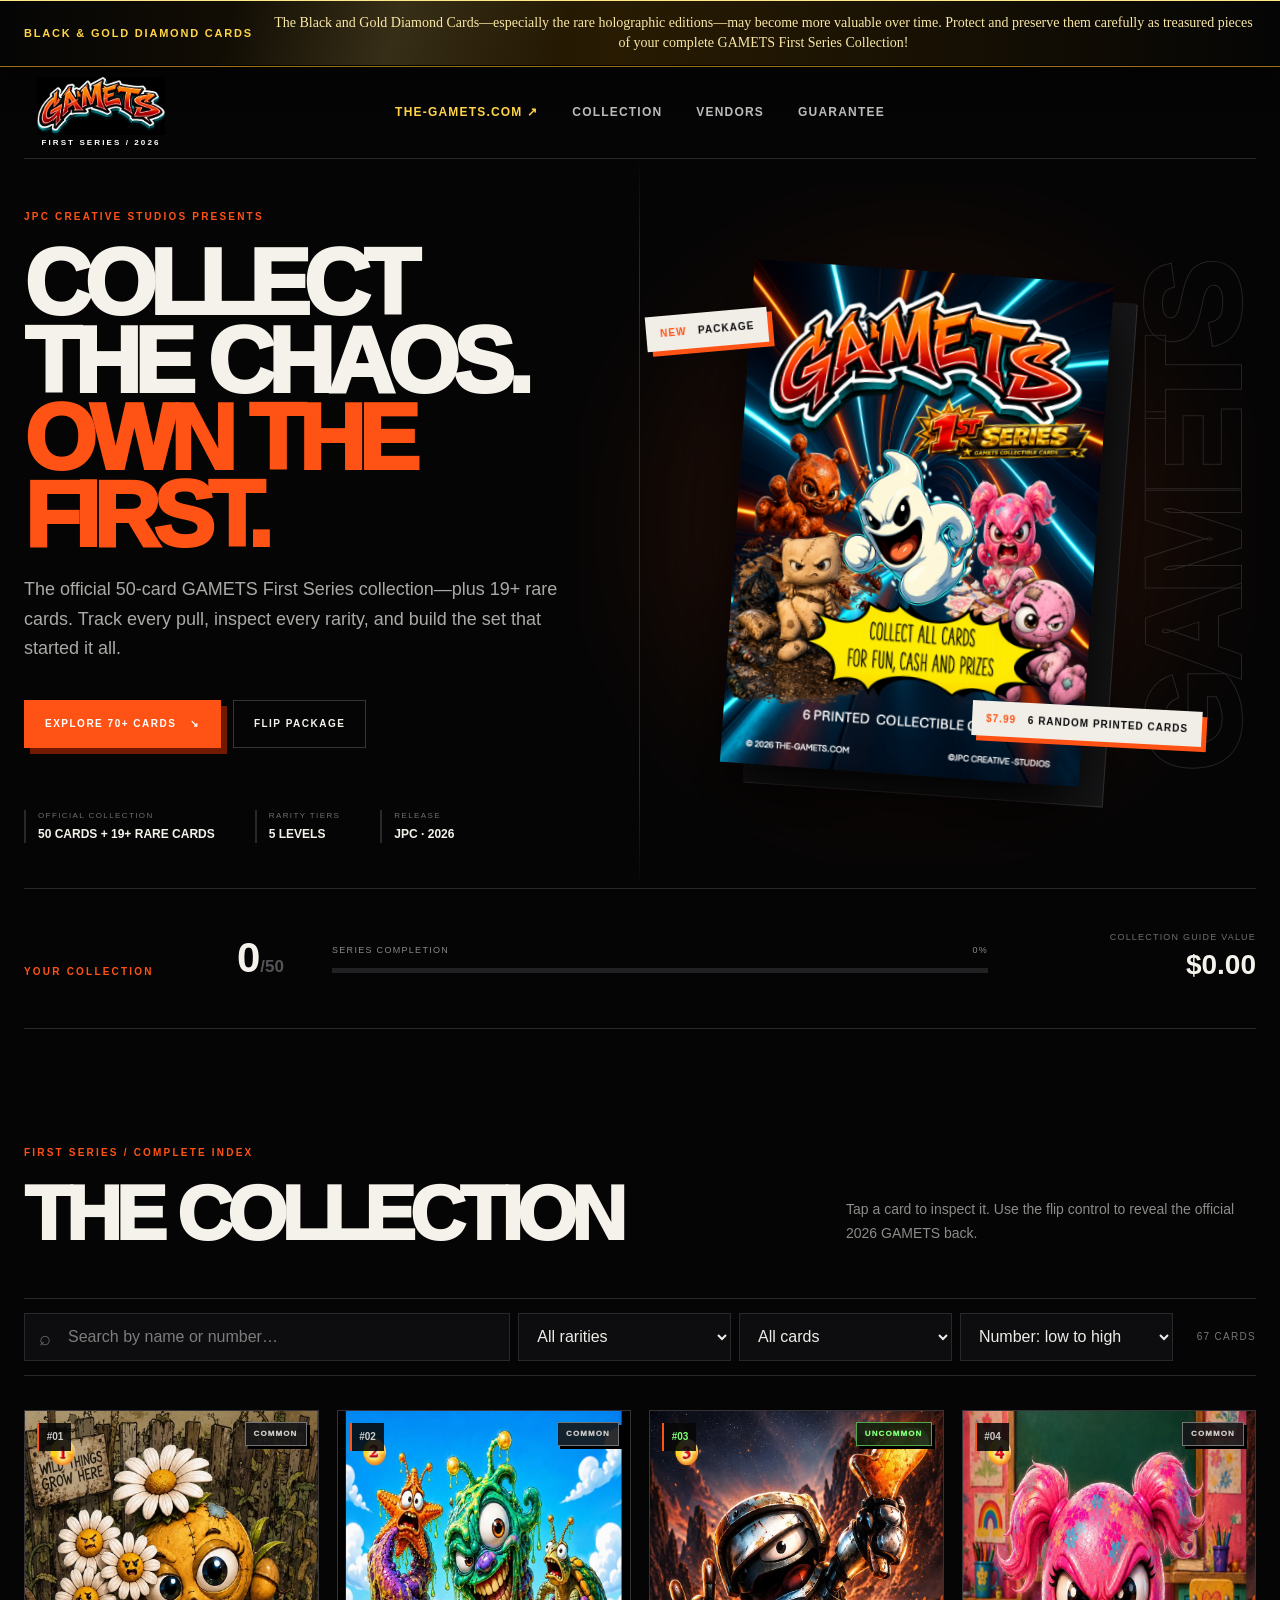
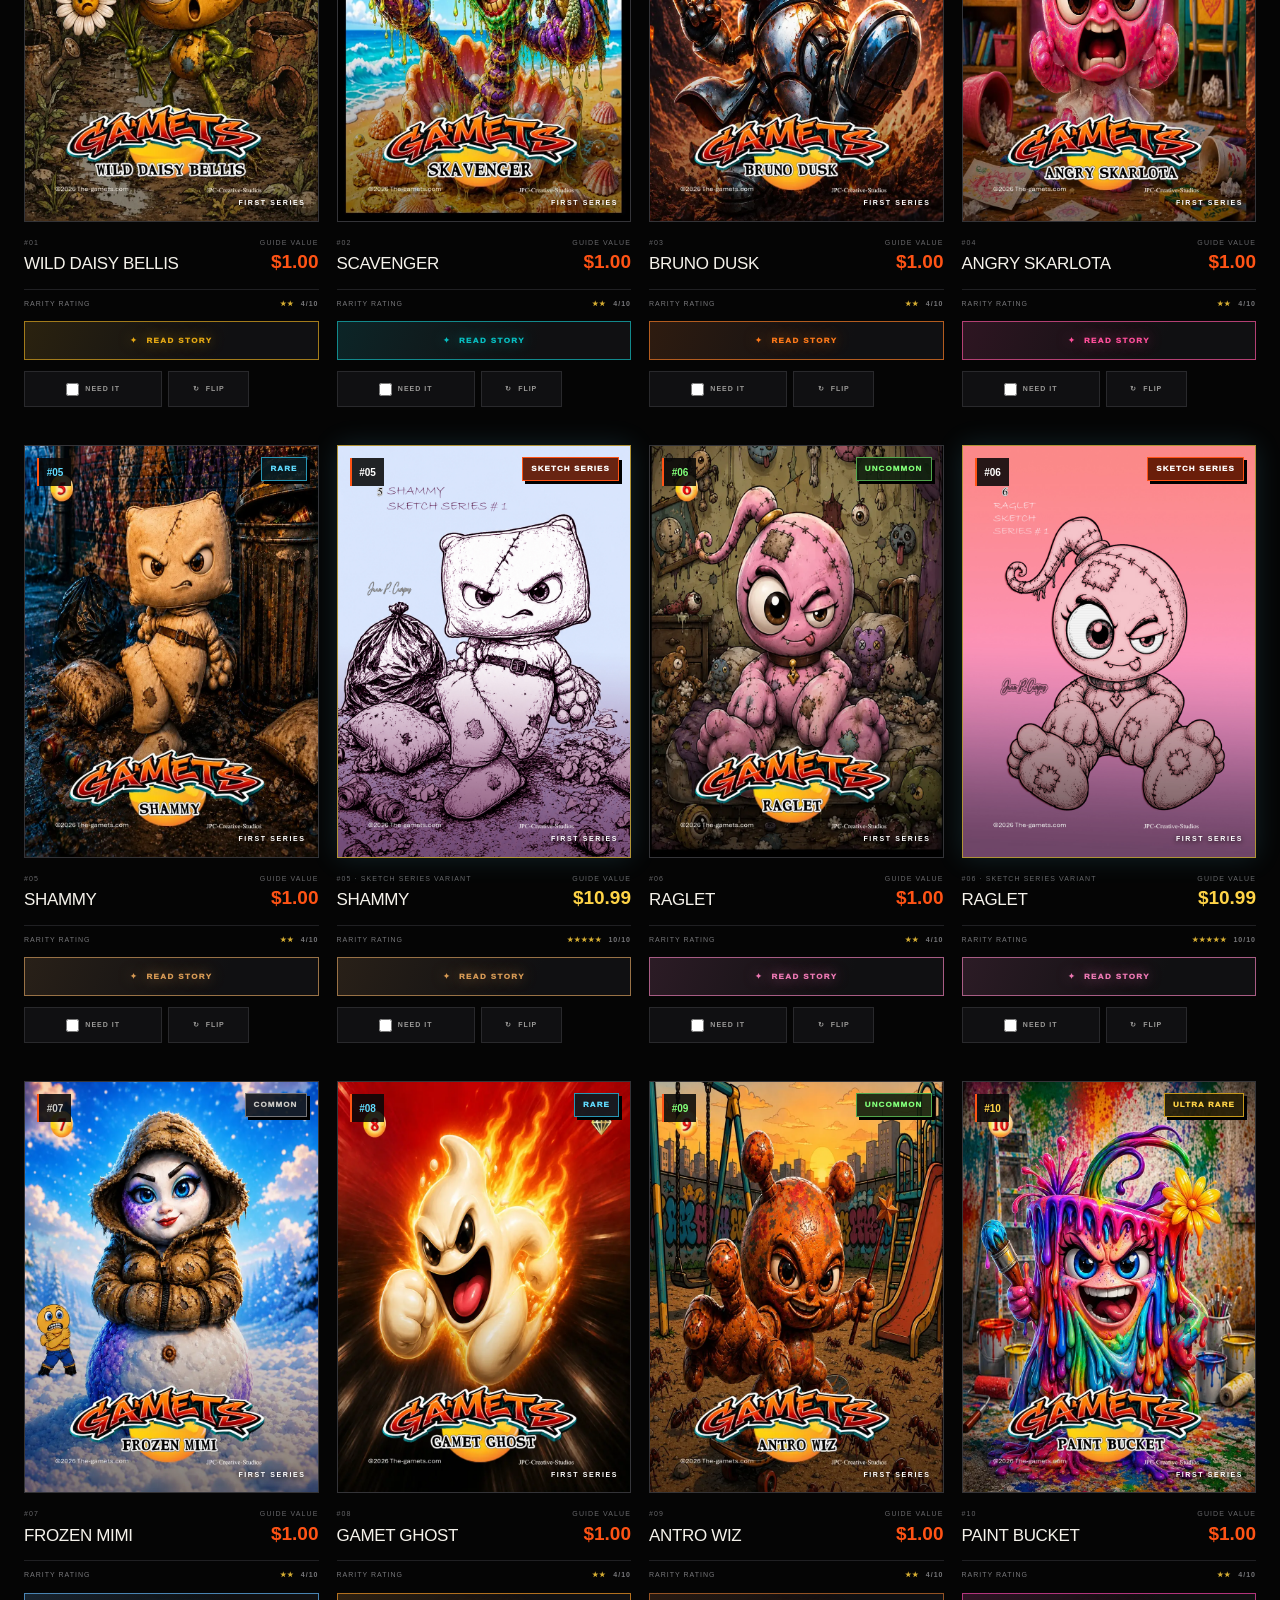
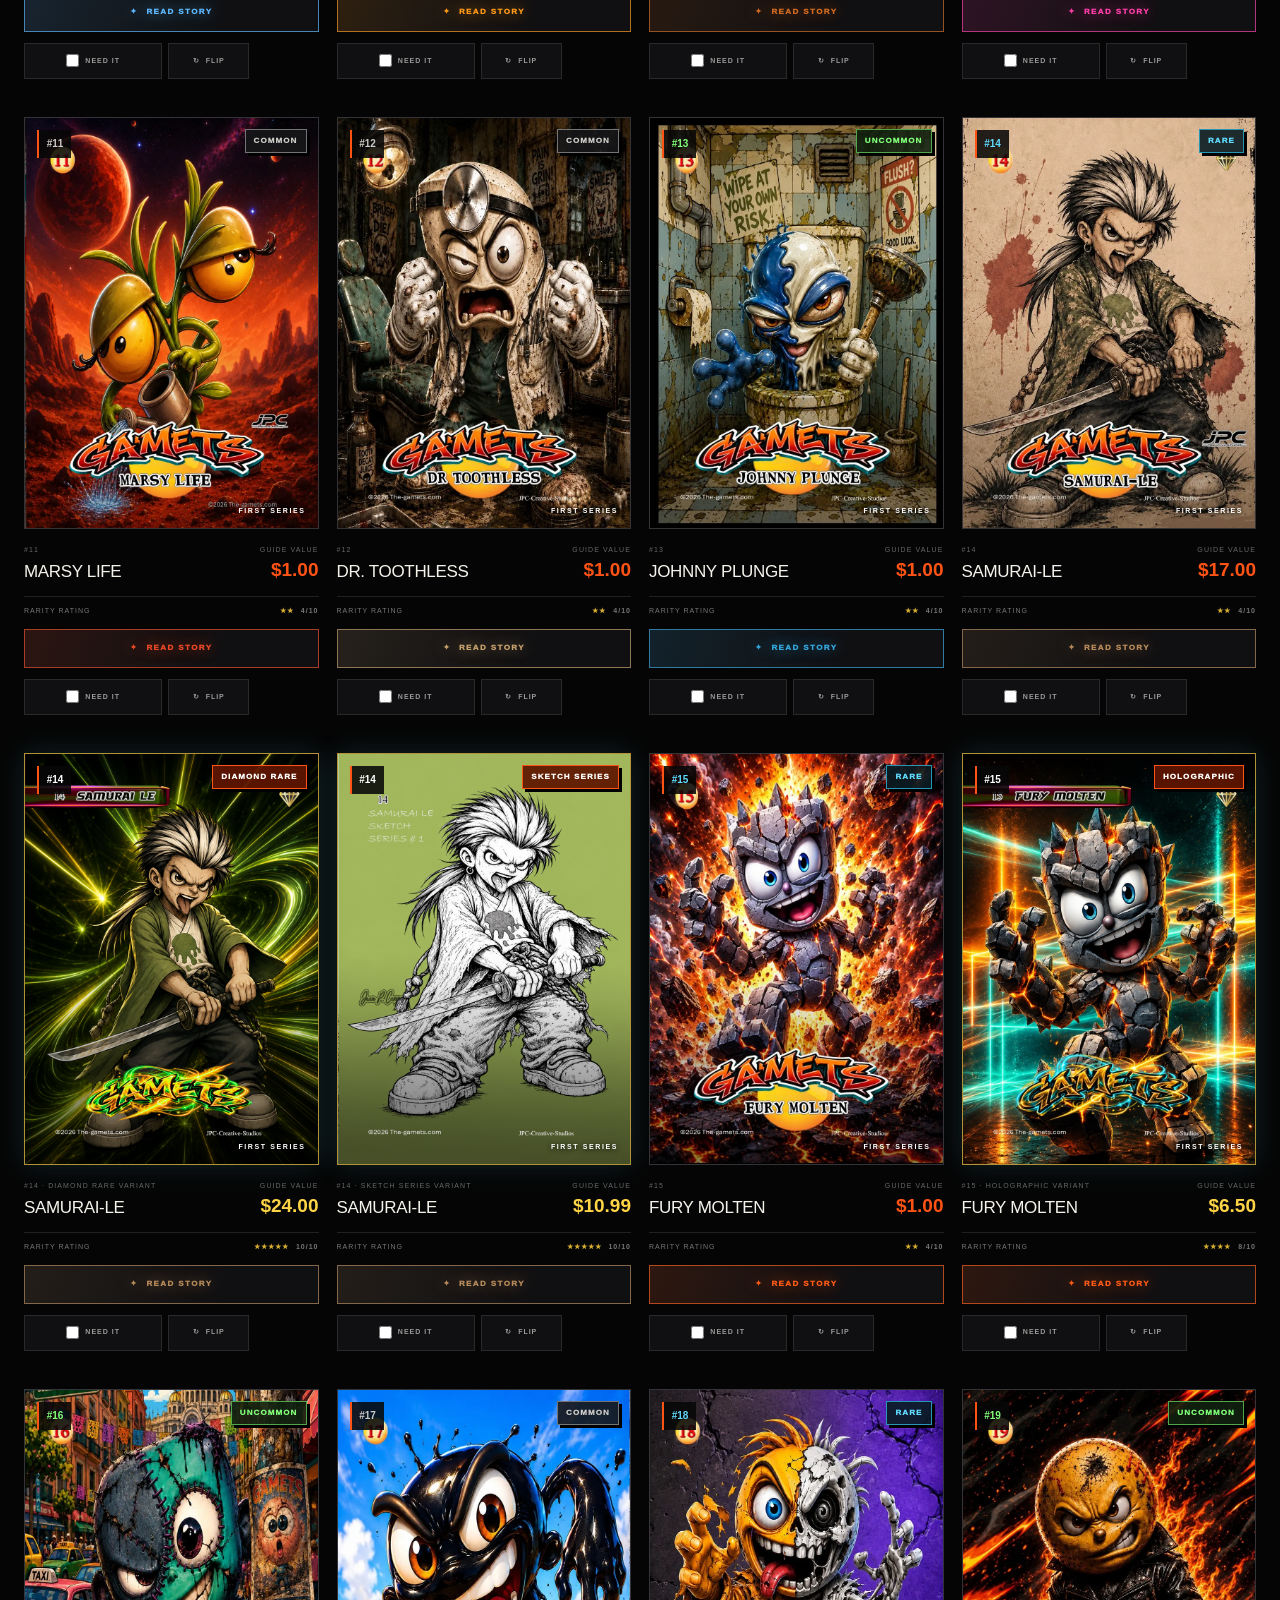
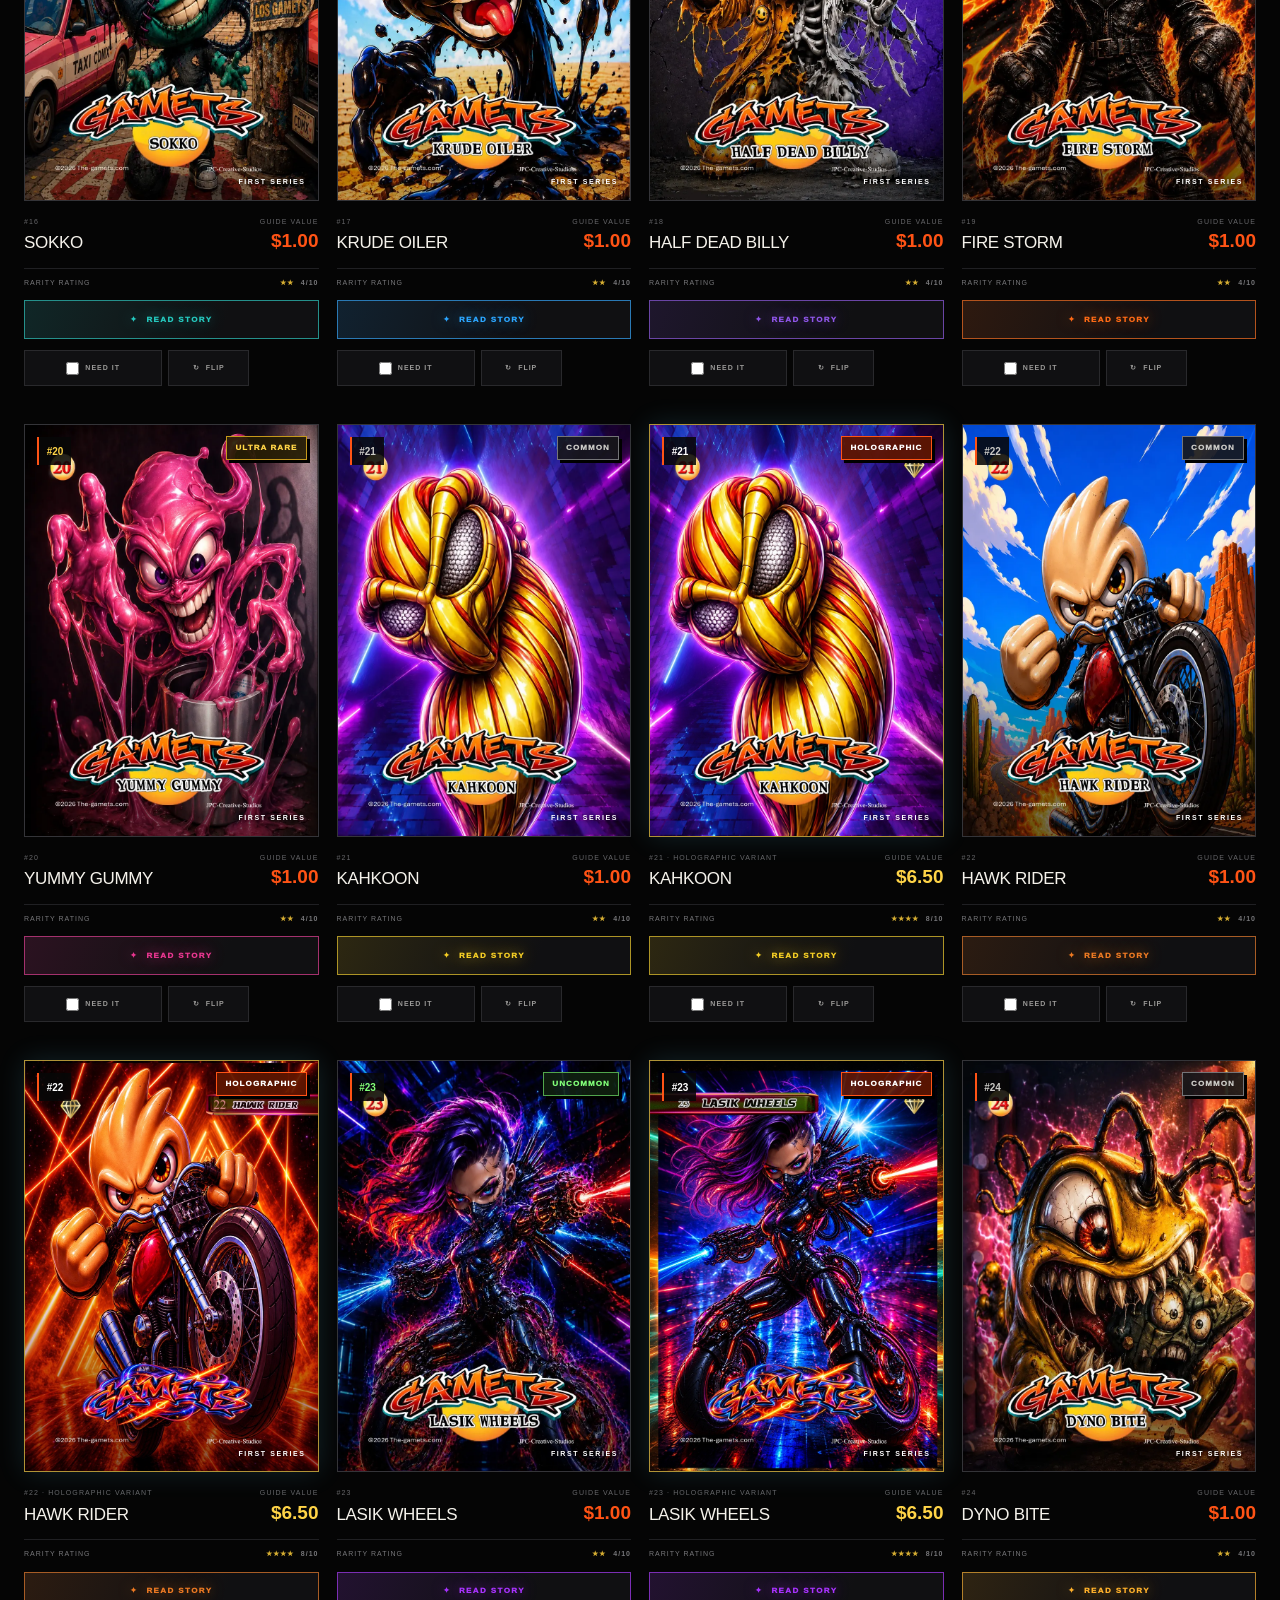
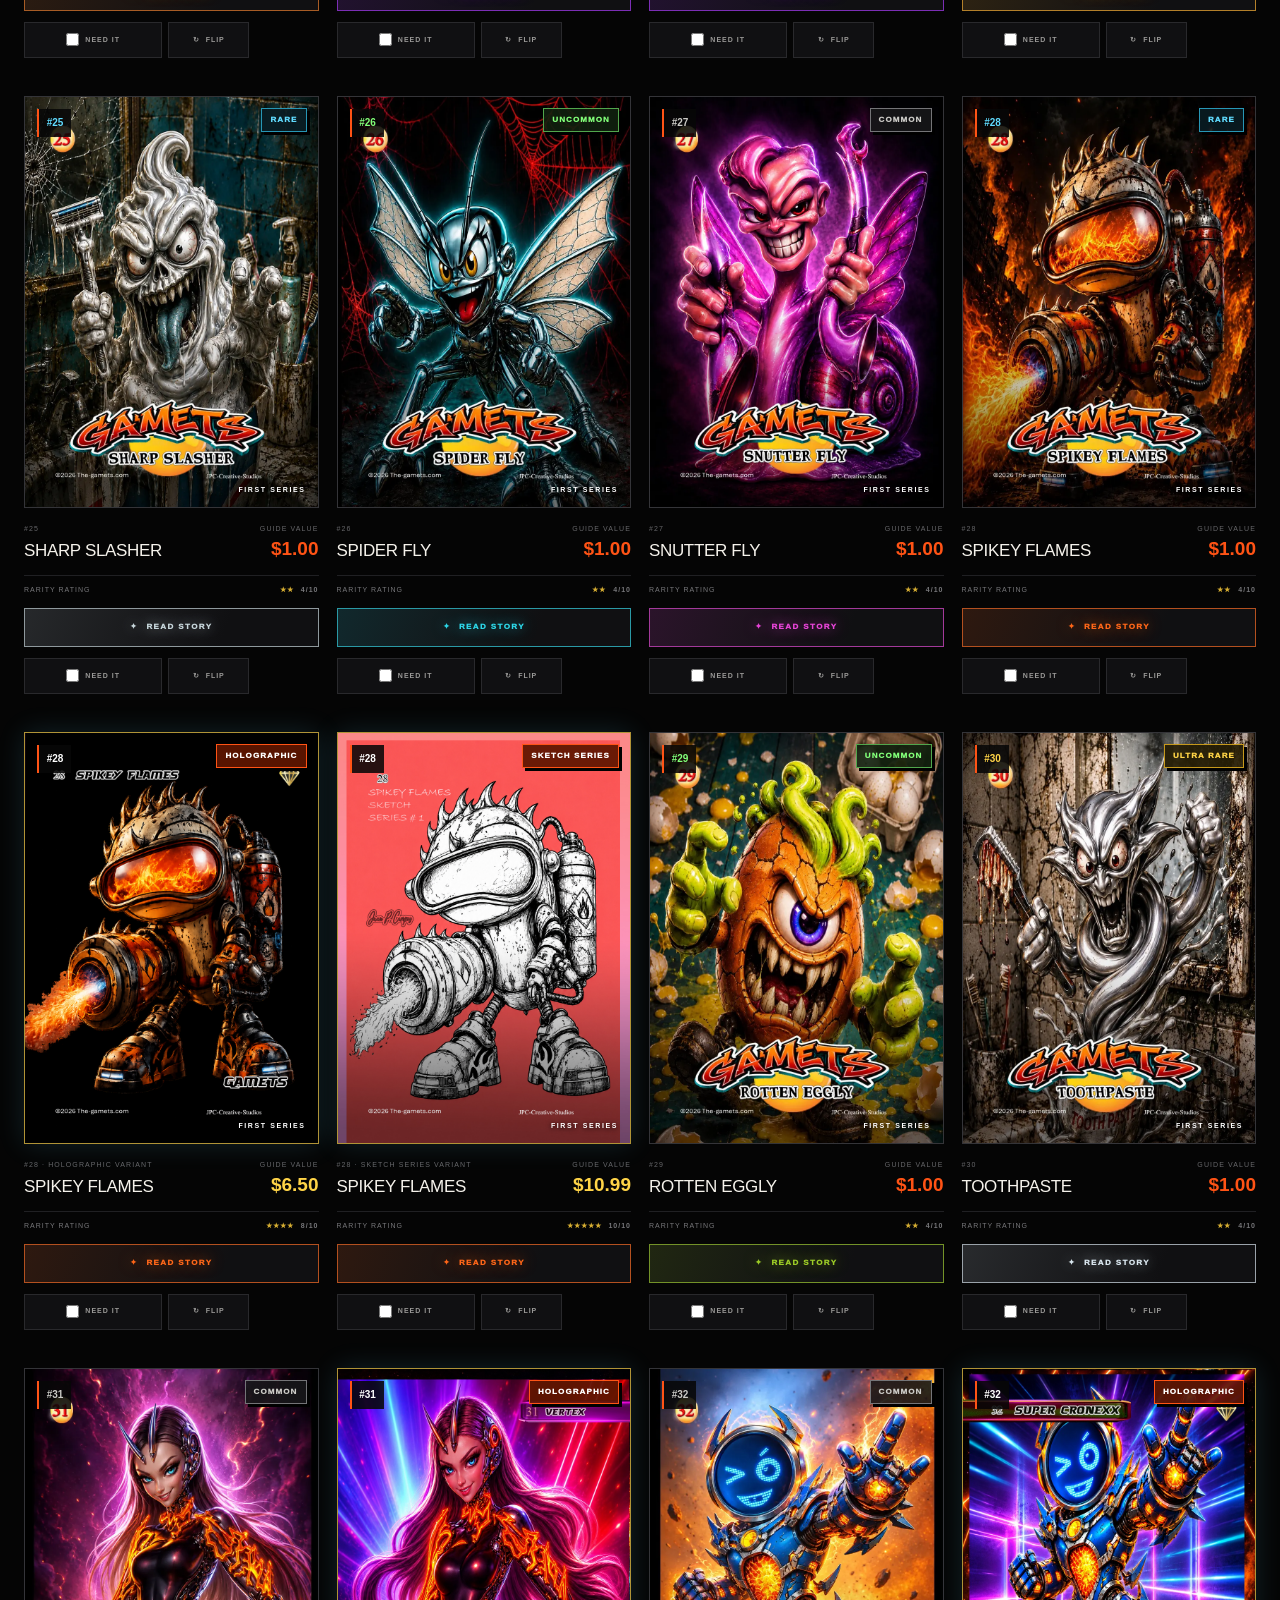
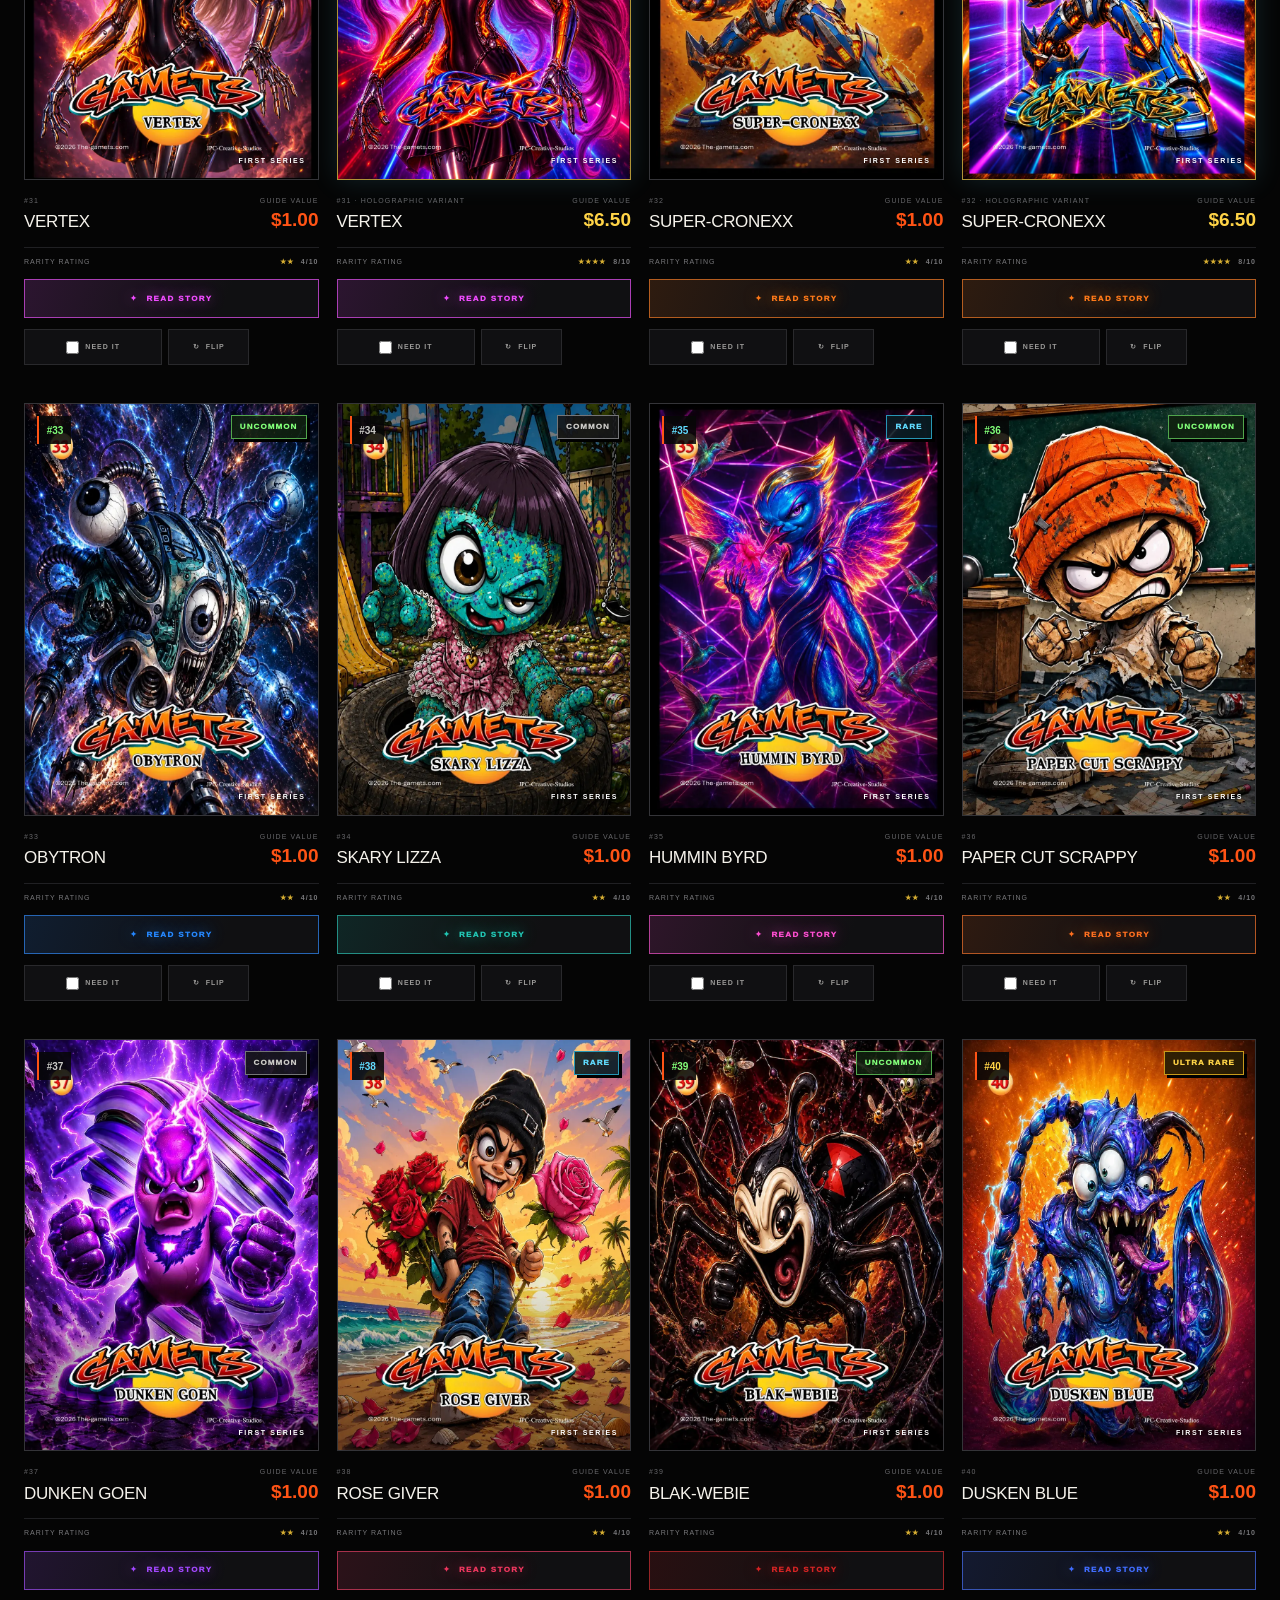
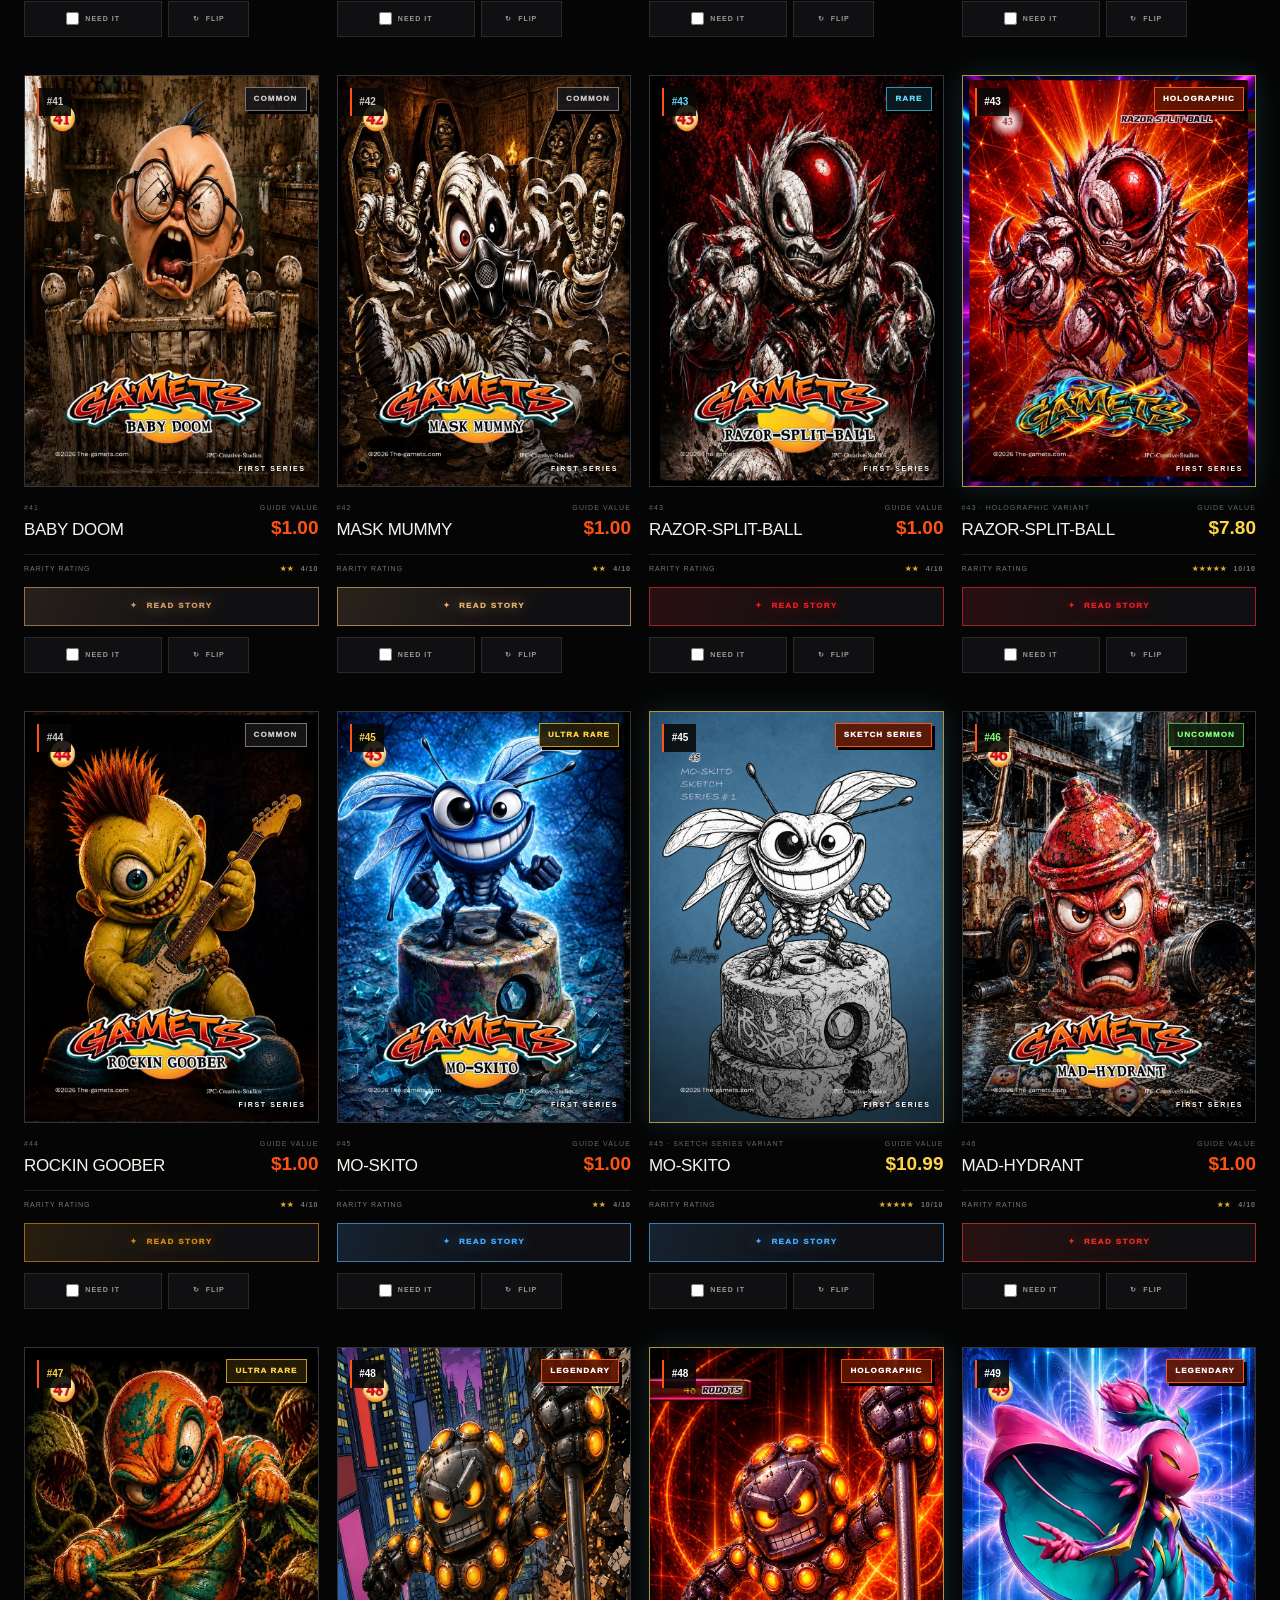
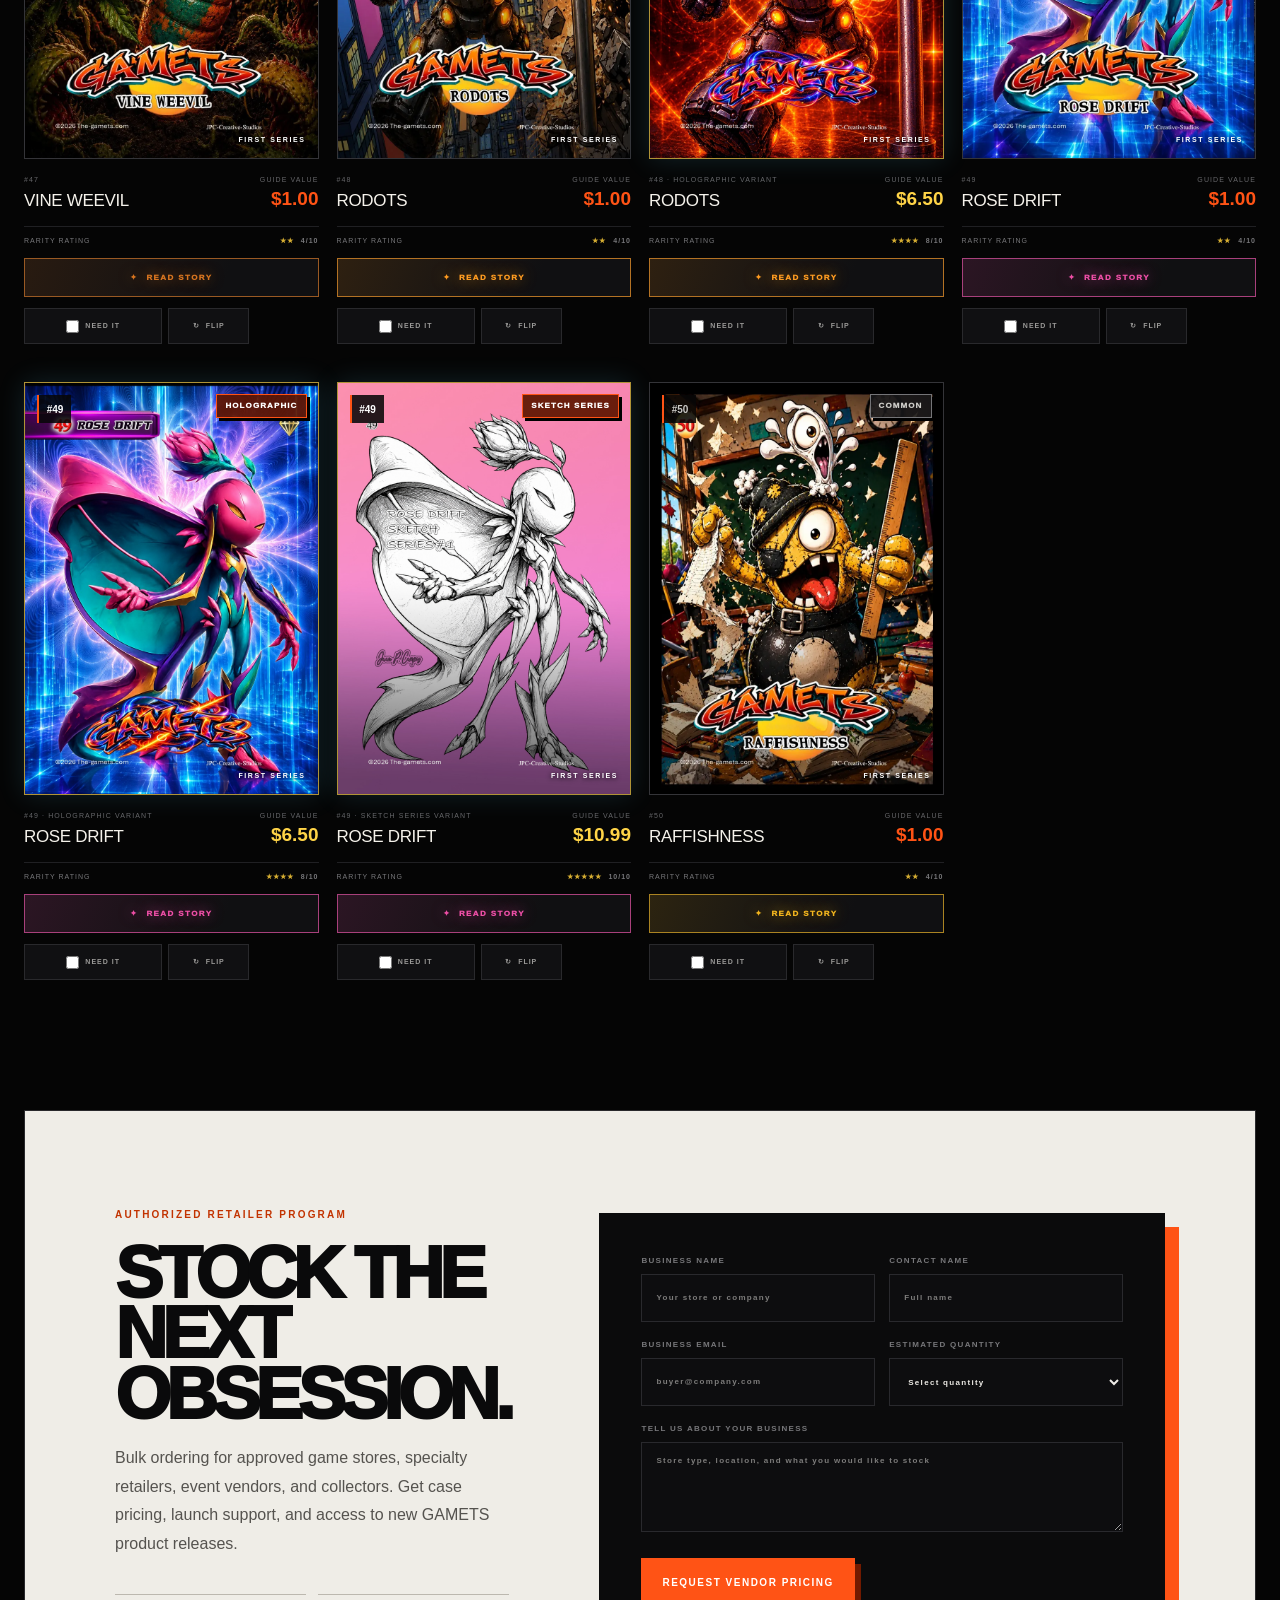
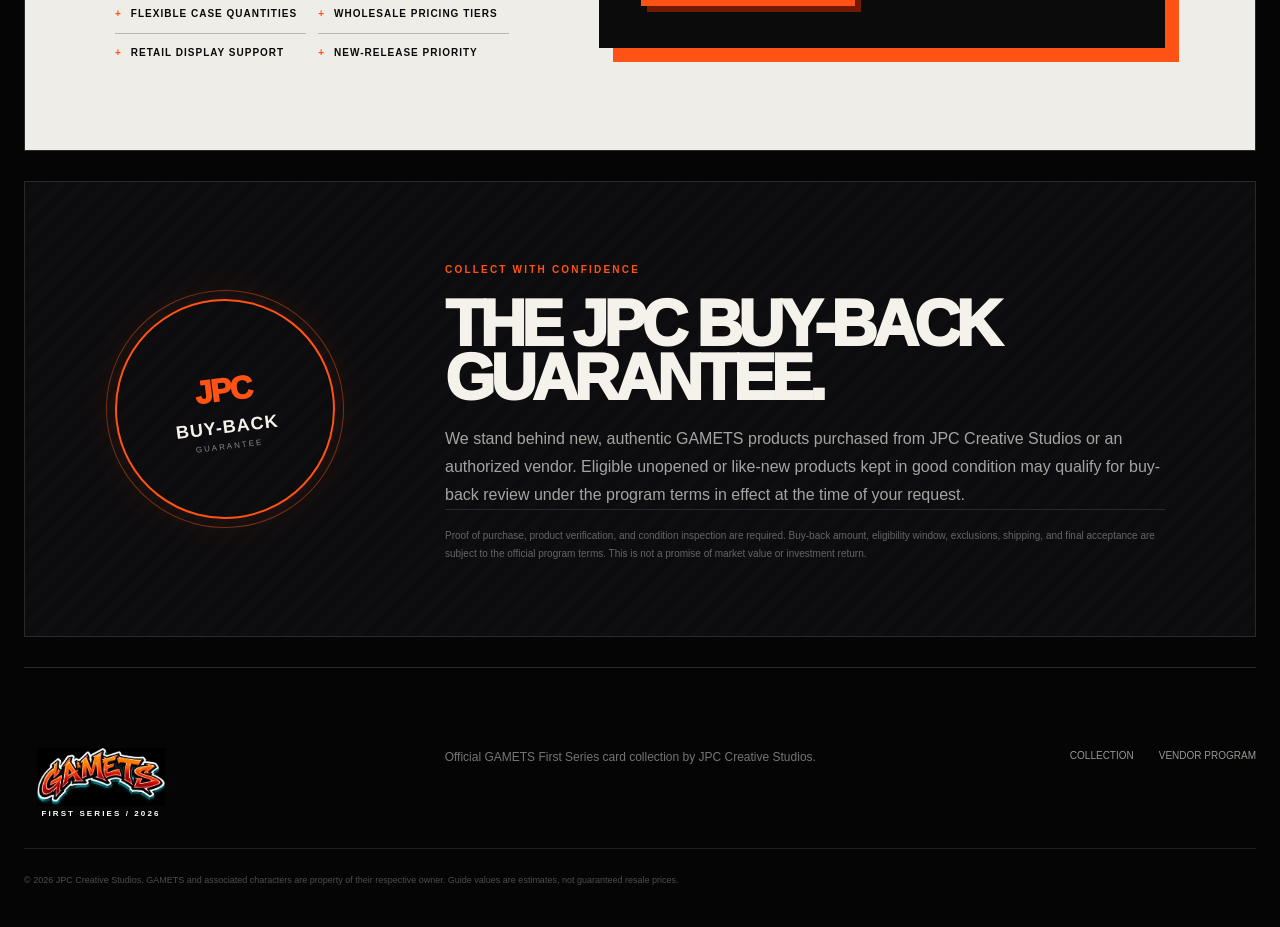
==== gamets-first-series-2026/index.html @ deb6ba4c "Add files via upload" ====
<!DOCTYPE html><html lang="en"><head><meta charSet="utf-8"/><meta name="viewport" content="width=device-width, initial-scale=1"/><link rel="preload" as="image" href="./assets/branding/gamets-header-logo.png"/><link rel="preload" as="image" href="./assets/package/gamets-package-front.png"/><link rel="preload" as="image" href="./assets/package/gamets-package-back-vertical.png"/><link rel="preload" as="image" href="./assets/cards/card-01-front.webp?v=2026-august-update"/><link rel="preload" as="image" href="./assets/cards/JPC%202026%20BACK%20CARD%20LOGO.jpg?v=2026-jpc-official"/><link rel="preload" as="image" href="./assets/cards/card-02-front.webp?v=2026-august-update"/><link rel="preload" as="image" href="./assets/cards/card-03-front.webp?v=2026-august-update"/><link rel="preload" as="image" href="./assets/cards/card-04-front.webp?v=2026-august-update"/><link rel="preload" as="image" href="./assets/cards/card-05-front.webp?v=2026-august-update"/><link rel="preload" as="image" href="./assets/cards/sketch-series/card-05-sketch.jpg"/><link rel="stylesheet" href="./assets/index-CepBYhb_.css" data-rsc-css-href="./assets/index-CepBYhb_.css" data-precedence="vite-rsc/importer-resources"/><link rel="modulepreload" href="./assets/layout-segment-context-COUxbOkh.js" crossorigin=""/><link rel="modulepreload" href="./assets/rolldown-runtime-S-ySWqyJ.js" crossorigin=""/><link rel="modulepreload" href="./assets/index-DIJoVcxq.js" crossorigin=""/><link rel="modulepreload" href="./assets/framework-DjPHiq1u.js" crossorigin=""/><link rel="modulepreload" href="./assets/page-DWDm-tqt.js" crossorigin=""/><link rel="preload" as="image" href="./assets/cards/card-06-front.webp?v=2026-august-update"/><link rel="preload" as="image" href="./assets/cards/sketch-series/card-06-sketch.jpg"/><link rel="preload" as="image" href="./assets/cards/card-07-front.webp?v=2026-august-update"/><link rel="preload" as="image" href="./assets/cards/card-08-front.webp?v=2026-august-update"/><link rel="preload" as="image" href="./assets/cards/card-09-front.webp?v=2026-august-update"/><link rel="preload" as="image" href="./assets/cards/card-10-front.webp?v=2026-august-update"/><link rel="preload" as="image" href="./assets/cards/card-11-front.webp?v=2026-august-update"/><link rel="preload" as="image" href="./assets/cards/card-12-front.webp?v=2026-august-update"/><link rel="preload" as="image" href="./assets/cards/card-13-front.webp?v=2026-august-update"/><link rel="preload" as="image" href="./assets/cards/card-14-front.webp?v=2026-august-update"/><link rel="preload" as="image" href="./assets/cards/holographic/01-14-SAMURAI-LE-RARE-BG-DIAMOND.jpg"/><link rel="preload" as="image" href="./assets/cards/sketch-series/card-14-sketch.jpg"/><link rel="preload" as="image" href="./assets/cards/card-15-front.webp?v=2026-august-update"/><link rel="preload" as="image" href="./assets/cards/holographic/04-15-FURY-MOLTEN-RARE-BG-DIAMOND.jpg"/><link rel="preload" as="image" href="./assets/cards/card-16-front.webp?v=2026-august-update"/><link rel="preload" as="image" href="./assets/cards/card-17-front.webp?v=2026-august-update"/><link rel="preload" as="image" href="./assets/cards/card-18-front.webp?v=2026-august-update"/><link rel="preload" as="image" href="./assets/cards/card-19-front.webp?v=2026-august-update"/><link rel="preload" as="image" href="./assets/cards/card-20-front.webp?v=2026-august-update"/><link rel="preload" as="image" href="./assets/cards/card-21-front.webp?v=2026-august-update"/><link rel="preload" as="image" href="./assets/cards/holographic/09-21-KAHKOON-BLACK-DIAMOND-RARE-CARD.jpg"/><link rel="preload" as="image" href="./assets/cards/card-22-front.webp?v=2026-august-update"/><link rel="preload" as="image" href="./assets/cards/holographic/08-22-HAWK-RIDER-RARE-DIAMOND-GNB-HOLOGRAPHIC.jpg"/><link rel="preload" as="image" href="./assets/cards/card-23-front.webp?v=2026-august-update"/><link rel="preload" as="image" href="./assets/cards/holographic/01-23-LASIK-WHEELS.jpg"/><link rel="preload" as="image" href="./assets/cards/card-24-front.webp?v=2026-august-update"/><link rel="preload" as="image" href="./assets/cards/card-25-front.webp?v=2026-august-update"/><link rel="preload" as="image" href="./assets/cards/card-26-front.webp?v=2026-august-update"/><link rel="preload" as="image" href="./assets/cards/card-27-front.webp?v=2026-august-update"/><link rel="preload" as="image" href="./assets/cards/card-28-front.webp?v=2026-august-update"/><link rel="preload" as="image" href="./assets/cards/holographic/02-28-SPIKE-FLAMES-RARE-BG-DIAMOND.jpg"/><link rel="preload" as="image" href="./assets/cards/sketch-series/card-28-sketch.jpg"/><link rel="preload" as="image" href="./assets/cards/card-29-front.webp?v=2026-august-update"/><link rel="preload" as="image" href="./assets/cards/card-30-front.webp?v=2026-august-update"/><link rel="preload" as="image" href="./assets/cards/card-31-front.webp?v=2026-august-update"/><link rel="preload" as="image" href="./assets/cards/holographic/10-31-VERTEX-RARE-HOLOGRAPHIC.jpg"/><link rel="preload" as="image" href="./assets/cards/card-32-front.webp?v=2026-august-update"/><link rel="preload" as="image" href="./assets/cards/holographic/03-32-SUPER-CRONEXX-RARE-BG-DIOMAND.jpg"/><link rel="preload" as="image" href="./assets/cards/card-33-front.webp?v=2026-august-update"/><link rel="preload" as="image" href="./assets/cards/card-34-front.webp?v=2026-august-update"/><link rel="preload" as="image" href="./assets/cards/card-35-front.webp?v=2026-august-update"/><link rel="preload" as="image" href="./assets/cards/card-36-front.webp?v=2026-august-update"/><link rel="preload" as="image" href="./assets/cards/card-37-front.webp?v=2026-august-update"/><link rel="preload" as="image" href="./assets/cards/card-38-front.webp?v=2026-august-update"/><link rel="preload" as="image" href="./assets/cards/card-39-front.webp?v=2026-august-update"/><link rel="preload" as="image" href="./assets/cards/card-40-front.webp?v=2026-august-update"/><link rel="preload" as="image" href="./assets/cards/card-41-front.webp?v=2026-august-update"/><link rel="preload" as="image" href="./assets/cards/card-42-front.webp?v=2026-august-update"/><link rel="preload" as="image" href="./assets/cards/card-43-front.webp?v=2026-august-update"/><link rel="preload" as="image" href="./assets/cards/holographic/05-43-RAZOR-SPLIT-BALL-RARE-BG-DIAMOND.jpg"/><link rel="preload" as="image" href="./assets/cards/card-44-front.webp?v=2026-august-update"/><link rel="preload" as="image" href="./assets/cards/card-45-front.webp?v=2026-august-update"/><link rel="preload" as="image" href="./assets/cards/sketch-series/card-45-sketch.jpg"/><link rel="preload" as="image" href="./assets/cards/card-46-front.webp?v=2026-august-update"/><link rel="preload" as="image" href="./assets/cards/card-47-front.webp?v=2026-august-update"/><link rel="preload" as="image" href="./assets/cards/card-48-front.webp?v=2026-august-update"/><link rel="preload" as="image" href="./assets/cards/holographic/07-48-RODOTS-HOLOGRAPHIC.jpg"/><link rel="preload" as="image" href="./assets/cards/card-49-front.webp?v=2026-august-update"/><link rel="preload" as="image" href="./assets/cards/holographic/06-49-ROSE-DRIFT-RARE-HOLOGRAPHIC.jpg"/><link rel="preload" as="image" href="./assets/cards/sketch-series/card-49-sketch.jpg"/><link rel="preload" as="image" href="./assets/cards/card-50-front.webp?v=2026-august-update"/><title>GAMETS First Series — 50 Official Cards + 19+ Rare Cards</title><meta name="description" content="Explore, collect, flip, and value 50 official JPC Creative Studios GAMETS First Series cards plus 19+ rare cards."/><meta property="og:title" content="GAMETS First Series — 50 Official Cards + 19+ Rare Cards"/><meta property="og:description" content="Collect the chaos. Track all 50 official JPC Creative Studios GAMETS cards."/><meta property="og:type" content="website"/><meta property="og:image" content="https://the-gamets.com/og.png"/><meta property="og:image:width" content="1200"/><meta property="og:image:height" content="630"/><meta property="og:image:alt" content="GAMETS First Series official 50-card collection"/><meta name="twitter:card" content="summary_large_image"/><meta name="twitter:title" content="GAMETS First Series — 50 Official Cards + 19+ Rare Cards"/><meta name="twitter:description" content="Collect the chaos. Track all 50 official JPC Creative Studios GAMETS cards."/><meta name="twitter:image" content="https://the-gamets.com/og.png"/><link rel="icon" href="https://the-gamets.com/assets/cards/JPC%202026%20BACK%20CARD%20LOGO.jpg"/><script>self.__VINEXT_RSC_PARAMS__={}</script><script>self.__VINEXT_RSC_NAV__={"pathname":"/","searchParams":[]}</script><link rel="modulepreload" href="./assets/index-DIJoVcxq.js" />
</head><body><main id="top"><a class="skip-link" href="#collection">Skip to card collection</a><aside class="diamond-notice" aria-label="Black and Gold Diamond Card collector notice"><strong>Black &amp; Gold Diamond Cards</strong><p>The Black and Gold Diamond Cards—especially the rare holographic editions—may become more valuable over time. Protect and preserve them carefully as treasured pieces of your complete GAMETS First Series Collection!</p></aside><header class="site-header"><a class="brand" href="#top" aria-label="GAMETS First Series home"><img class="brand-main" src="./assets/branding/gamets-header-logo.png" alt="GAMETS"/><span class="brand-sub">FIRST SERIES / 2026</span></a><nav aria-label="Main navigation"><a class="main-site-link" href="https://the-gamets.com" target="_blank" rel="noreferrer">the-gamets.com ↗</a><a href="#collection">Collection</a><a href="#vendors">Vendors</a><a href="#guarantee">Guarantee</a></nav></header><section class="hero" aria-labelledby="hero-title"><div class="hero-copy"><span class="eyebrow">JPC Creative Studios presents</span><h1 id="hero-title">Collect the chaos.<br/><em>Own the first.</em></h1><p class="hero-lede">The official 50-card GAMETS First Series collection—plus 19+ rare cards. Track every pull, inspect every rarity, and build the set that started it all.</p><div class="hero-actions"><a class="button button-primary" href="#collection">Explore 70+ Cards <span aria-hidden="true">↘</span></a><button class="button button-quiet">Flip package</button></div><dl class="hero-stats"><div><dt>Official Collection</dt><dd>50 cards + 19+ rare cards</dd></div><div><dt>Rarity tiers</dt><dd>5 levels</dd></div><div><dt>Release</dt><dd>JPC · 2026</dd></div></dl></div><div class="hero-visual" aria-label="Featured GAMETS package containing six random printed cards for $7.99"><div class="hero-halo"></div><div class="hero-card hero-package " role="button" tabindex="0" aria-label="Package, $7.99 for six random printed cards. Show back"><div class="package-flip-inner"><div class="package-face package-front"><img src="./assets/package/gamets-package-front.png" alt="GAMETS First Series package front"/></div><div class="package-face package-back"><img src="./assets/package/gamets-package-back-vertical.png" alt="GAMETS package information back with QR code and barcode"/></div></div></div><div class="feature-tag feature-tag-top"><span>NEW</span> PACKAGE</div><div class="feature-tag feature-tag-bottom"><span>$7.99</span> 6 RANDOM PRINTED CARDS</div></div></section><section class="tracker" aria-label="Collection progress"><div class="tracker-label"><span class="eyebrow">Your collection</span><strong>0<span>/50</span></strong></div><div class="progress-wrap"><div class="progress-copy"><span>Series completion</span><span>0<!-- -->%</span></div><div class="progress-track" role="progressbar" aria-valuenow="0" aria-valuemin="0" aria-valuemax="50" aria-label="0 of 50 cards collected"><span style="width:0%"></span></div></div><div class="tracker-value"><span>Collection guide value</span><strong>$<!-- -->0.00</strong></div></section><section class="collection" id="collection" aria-labelledby="collection-title"><div class="section-heading"><div><span class="eyebrow">First Series / Complete index</span><h2 id="collection-title">The collection</h2></div><p>Tap a card to inspect it. Use the flip control to reveal the official 2026 GAMETS back.</p></div><div class="filter-bar"><label class="search-field"><span class="sr-only">Search cards</span><span aria-hidden="true">⌕</span><input placeholder="Search by name or number…" value=""/></label><label><span class="sr-only">Filter by rarity</span><select><option selected="">All rarities</option><option>Common</option><option>Uncommon</option><option>Rare</option><option>Ultra Rare</option><option>Legendary</option></select></label><label><span class="sr-only">Filter by collection status</span><select><option selected="">All cards</option><option>Collected</option><option>Still needed</option></select></label><label><span class="sr-only">Sort cards</span><select><option selected="">Number: low to high</option><option>Number: high to low</option><option>Value: high to low</option><option>Value: low to high</option><option>Rarity</option></select></label><span class="results-count">67<!-- --> cards</span></div><div class="card-grid" aria-live="polite"><article class="collector-card  "><div class="flip-stage " role="button" tabindex="0" aria-label="Open large view for card 1, Wild Daisy Bellis"><div class="flip-inner"><div class="flip-face flip-front"><div class="artwork artwork-front rarity-common "><img src="./assets/cards/card-01-front.webp?v=2026-august-update" alt="Wild Daisy Bellis, GAMETS card 1 front"/><span class="card-index">#<!-- -->01</span><span class="card-series">FIRST SERIES</span></div></div><div class="flip-face flip-back"><div class="artwork artwork-back rarity-common "><img src="./assets/cards/JPC%202026%20BACK%20CARD%20LOGO.jpg?v=2026-jpc-official" alt="Official GAMETS shared card back"/><span class="card-index">#<!-- -->01</span><span class="card-series">FIRST SERIES</span></div></div></div><span class="rarity-badge rarity-common">Common</span></div><div class="card-info"><div class="card-title-row"><div><small>#<!-- -->01<!-- --> </small><h3>Wild Daisy Bellis</h3></div><div class="value"><small>Guide value</small><strong>$<!-- -->1.00</strong></div></div><div class="rating"><span>Rarity rating</span><strong>★★<!-- --> <i>4<!-- -->/10</i></strong></div><button class="story-button" style="--story-accent:#e6a914"><span aria-hidden="true">✦</span> Read story</button><div class="card-actions"><label class="check-control"><input type="checkbox"/><span>Need it</span></label><button aria-pressed="false"><span aria-hidden="true">↻</span> Flip</button></div></div></article><article class="collector-card  "><div class="flip-stage " role="button" tabindex="0" aria-label="Open large view for card 2, Scavenger"><div class="flip-inner"><div class="flip-face flip-front"><div class="artwork artwork-front rarity-common "><img src="./assets/cards/card-02-front.webp?v=2026-august-update" alt="Scavenger, GAMETS card 2 front"/><span class="card-index">#<!-- -->02</span><span class="card-series">FIRST SERIES</span></div></div><div class="flip-face flip-back"><div class="artwork artwork-back rarity-common "><img src="./assets/cards/JPC%202026%20BACK%20CARD%20LOGO.jpg?v=2026-jpc-official" alt="Official GAMETS shared card back"/><span class="card-index">#<!-- -->02</span><span class="card-series">FIRST SERIES</span></div></div></div><span class="rarity-badge rarity-common">Common</span></div><div class="card-info"><div class="card-title-row"><div><small>#<!-- -->02<!-- --> </small><h3>Scavenger</h3></div><div class="value"><small>Guide value</small><strong>$<!-- -->1.00</strong></div></div><div class="rating"><span>Rarity rating</span><strong>★★<!-- --> <i>4<!-- -->/10</i></strong></div><button class="story-button" style="--story-accent:#08bfc2"><span aria-hidden="true">✦</span> Read story</button><div class="card-actions"><label class="check-control"><input type="checkbox"/><span>Need it</span></label><button aria-pressed="false"><span aria-hidden="true">↻</span> Flip</button></div></div></article><article class="collector-card  "><div class="flip-stage " role="button" tabindex="0" aria-label="Open large view for card 3, Bruno Dusk"><div class="flip-inner"><div class="flip-face flip-front"><div class="artwork artwork-front rarity-uncommon "><img src="./assets/cards/card-03-front.webp?v=2026-august-update" alt="Bruno Dusk, GAMETS card 3 front"/><span class="card-index">#<!-- -->03</span><span class="card-series">FIRST SERIES</span></div></div><div class="flip-face flip-back"><div class="artwork artwork-back rarity-uncommon "><img src="./assets/cards/JPC%202026%20BACK%20CARD%20LOGO.jpg?v=2026-jpc-official" alt="Official GAMETS shared card back"/><span class="card-index">#<!-- -->03</span><span class="card-series">FIRST SERIES</span></div></div></div><span class="rarity-badge rarity-uncommon">Uncommon</span></div><div class="card-info"><div class="card-title-row"><div><small>#<!-- -->03<!-- --> </small><h3>Bruno Dusk</h3></div><div class="value"><small>Guide value</small><strong>$<!-- -->1.00</strong></div></div><div class="rating"><span>Rarity rating</span><strong>★★<!-- --> <i>4<!-- -->/10</i></strong></div><button class="story-button" style="--story-accent:#ff7a1a"><span aria-hidden="true">✦</span> Read story</button><div class="card-actions"><label class="check-control"><input type="checkbox"/><span>Need it</span></label><button aria-pressed="false"><span aria-hidden="true">↻</span> Flip</button></div></div></article><article class="collector-card  "><div class="flip-stage " role="button" tabindex="0" aria-label="Open large view for card 4, Angry Skarlota"><div class="flip-inner"><div class="flip-face flip-front"><div class="artwork artwork-front rarity-common "><img src="./assets/cards/card-04-front.webp?v=2026-august-update" alt="Angry Skarlota, GAMETS card 4 front"/><span class="card-index">#<!-- -->04</span><span class="card-series">FIRST SERIES</span></div></div><div class="flip-face flip-back"><div class="artwork artwork-back rarity-common "><img src="./assets/cards/JPC%202026%20BACK%20CARD%20LOGO.jpg?v=2026-jpc-official" alt="Official GAMETS shared card back"/><span class="card-index">#<!-- -->04</span><span class="card-series">FIRST SERIES</span></div></div></div><span class="rarity-badge rarity-common">Common</span></div><div class="card-info"><div class="card-title-row"><div><small>#<!-- -->04<!-- --> </small><h3>Angry Skarlota</h3></div><div class="value"><small>Guide value</small><strong>$<!-- -->1.00</strong></div></div><div class="rating"><span>Rarity rating</span><strong>★★<!-- --> <i>4<!-- -->/10</i></strong></div><button class="story-button" style="--story-accent:#ff4f9b"><span aria-hidden="true">✦</span> Read story</button><div class="card-actions"><label class="check-control"><input type="checkbox"/><span>Need it</span></label><button aria-pressed="false"><span aria-hidden="true">↻</span> Flip</button></div></div></article><article class="collector-card  "><div class="flip-stage " role="button" tabindex="0" aria-label="Open large view for card 5, Shammy"><div class="flip-inner"><div class="flip-face flip-front"><div class="artwork artwork-front rarity-rare "><img src="./assets/cards/card-05-front.webp?v=2026-august-update" alt="Shammy, GAMETS card 5 front"/><span class="card-index">#<!-- -->05</span><span class="card-series">FIRST SERIES</span></div></div><div class="flip-face flip-back"><div class="artwork artwork-back rarity-rare "><img src="./assets/cards/JPC%202026%20BACK%20CARD%20LOGO.jpg?v=2026-jpc-official" alt="Official GAMETS shared card back"/><span class="card-index">#<!-- -->05</span><span class="card-series">FIRST SERIES</span></div></div></div><span class="rarity-badge rarity-rare">Rare</span></div><div class="card-info"><div class="card-title-row"><div><small>#<!-- -->05<!-- --> </small><h3>Shammy</h3></div><div class="value"><small>Guide value</small><strong>$<!-- -->1.00</strong></div></div><div class="rating"><span>Rarity rating</span><strong>★★<!-- --> <i>4<!-- -->/10</i></strong></div><button class="story-button" style="--story-accent:#d89b55"><span aria-hidden="true">✦</span> Read story</button><div class="card-actions"><label class="check-control"><input type="checkbox"/><span>Need it</span></label><button aria-pressed="false"><span aria-hidden="true">↻</span> Flip</button></div></div></article><article class="collector-card  is-holographic"><div class="flip-stage " role="button" tabindex="0" aria-label="Open large view for card 5, Shammy"><div class="flip-inner"><div class="flip-face flip-front"><div class="artwork artwork-front rarity-legendary "><img src="./assets/cards/sketch-series/card-05-sketch.jpg" alt="Shammy, GAMETS card 5 front"/><span class="card-index">#<!-- -->05</span><span class="card-series">FIRST SERIES</span></div></div><div class="flip-face flip-back"><div class="artwork artwork-back rarity-legendary "><img src="./assets/cards/JPC%202026%20BACK%20CARD%20LOGO.jpg?v=2026-jpc-official" alt="Official GAMETS shared card back"/><span class="card-index">#<!-- -->05</span><span class="card-series">FIRST SERIES</span></div></div></div><span class="rarity-badge rarity-legendary">Sketch Series</span></div><div class="card-info"><div class="card-title-row"><div><small>#<!-- -->05<!-- --> <!-- -->· SKETCH SERIES VARIANT</small><h3>Shammy</h3></div><div class="value"><small>Guide value</small><strong>$<!-- -->10.99</strong></div></div><div class="rating"><span>Rarity rating</span><strong>★★★★★<!-- --> <i>10<!-- -->/10</i></strong></div><button class="story-button" style="--story-accent:#d89b55"><span aria-hidden="true">✦</span> Read story</button><div class="card-actions"><label class="check-control"><input type="checkbox"/><span>Need it</span></label><button aria-pressed="false"><span aria-hidden="true">↻</span> Flip</button></div></div></article><article class="collector-card  "><div class="flip-stage " role="button" tabindex="0" aria-label="Open large view for card 6, Raglet"><div class="flip-inner"><div class="flip-face flip-front"><div class="artwork artwork-front rarity-uncommon "><img src="./assets/cards/card-06-front.webp?v=2026-august-update" alt="Raglet, GAMETS card 6 front"/><span class="card-index">#<!-- -->06</span><span class="card-series">FIRST SERIES</span></div></div><div class="flip-face flip-back"><div class="artwork artwork-back rarity-uncommon "><img src="./assets/cards/JPC%202026%20BACK%20CARD%20LOGO.jpg?v=2026-jpc-official" alt="Official GAMETS shared card back"/><span class="card-index">#<!-- -->06</span><span class="card-series">FIRST SERIES</span></div></div></div><span class="rarity-badge rarity-uncommon">Uncommon</span></div><div class="card-info"><div class="card-title-row"><div><small>#<!-- -->06<!-- --> </small><h3>Raglet</h3></div><div class="value"><small>Guide value</small><strong>$<!-- -->1.00</strong></div></div><div class="rating"><span>Rarity rating</span><strong>★★<!-- --> <i>4<!-- -->/10</i></strong></div><button class="story-button" style="--story-accent:#ef79b5"><span aria-hidden="true">✦</span> Read story</button><div class="card-actions"><label class="check-control"><input type="checkbox"/><span>Need it</span></label><button aria-pressed="false"><span aria-hidden="true">↻</span> Flip</button></div></div></article><article class="collector-card  is-holographic"><div class="flip-stage " role="button" tabindex="0" aria-label="Open large view for card 6, Raglet"><div class="flip-inner"><div class="flip-face flip-front"><div class="artwork artwork-front rarity-legendary "><img src="./assets/cards/sketch-series/card-06-sketch.jpg" alt="Raglet, GAMETS card 6 front"/><span class="card-index">#<!-- -->06</span><span class="card-series">FIRST SERIES</span></div></div><div class="flip-face flip-back"><div class="artwork artwork-back rarity-legendary "><img src="./assets/cards/JPC%202026%20BACK%20CARD%20LOGO.jpg?v=2026-jpc-official" alt="Official GAMETS shared card back"/><span class="card-index">#<!-- -->06</span><span class="card-series">FIRST SERIES</span></div></div></div><span class="rarity-badge rarity-legendary">Sketch Series</span></div><div class="card-info"><div class="card-title-row"><div><small>#<!-- -->06<!-- --> <!-- -->· SKETCH SERIES VARIANT</small><h3>Raglet</h3></div><div class="value"><small>Guide value</small><strong>$<!-- -->10.99</strong></div></div><div class="rating"><span>Rarity rating</span><strong>★★★★★<!-- --> <i>10<!-- -->/10</i></strong></div><button class="story-button" style="--story-accent:#ef79b5"><span aria-hidden="true">✦</span> Read story</button><div class="card-actions"><label class="check-control"><input type="checkbox"/><span>Need it</span></label><button aria-pressed="false"><span aria-hidden="true">↻</span> Flip</button></div></div></article><article class="collector-card  "><div class="flip-stage " role="button" tabindex="0" aria-label="Open large view for card 7, Frozen Mimi"><div class="flip-inner"><div class="flip-face flip-front"><div class="artwork artwork-front rarity-common "><img src="./assets/cards/card-07-front.webp?v=2026-august-update" alt="Frozen Mimi, GAMETS card 7 front"/><span class="card-index">#<!-- -->07</span><span class="card-series">FIRST SERIES</span></div></div><div class="flip-face flip-back"><div class="artwork artwork-back rarity-common "><img src="./assets/cards/JPC%202026%20BACK%20CARD%20LOGO.jpg?v=2026-jpc-official" alt="Official GAMETS shared card back"/><span class="card-index">#<!-- -->07</span><span class="card-series">FIRST SERIES</span></div></div></div><span class="rarity-badge rarity-common">Common</span></div><div class="card-info"><div class="card-title-row"><div><small>#<!-- -->07<!-- --> </small><h3>Frozen Mimi</h3></div><div class="value"><small>Guide value</small><strong>$<!-- -->1.00</strong></div></div><div class="rating"><span>Rarity rating</span><strong>★★<!-- --> <i>4<!-- -->/10</i></strong></div><button class="story-button" style="--story-accent:#5db8ff"><span aria-hidden="true">✦</span> Read story</button><div class="card-actions"><label class="check-control"><input type="checkbox"/><span>Need it</span></label><button aria-pressed="false"><span aria-hidden="true">↻</span> Flip</button></div></div></article><article class="collector-card  "><div class="flip-stage " role="button" tabindex="0" aria-label="Open large view for card 8, Gamet Ghost"><div class="flip-inner"><div class="flip-face flip-front"><div class="artwork artwork-front rarity-rare "><img src="./assets/cards/card-08-front.webp?v=2026-august-update" alt="Gamet Ghost, GAMETS card 8 front"/><span class="card-index">#<!-- -->08</span><span class="card-series">FIRST SERIES</span></div></div><div class="flip-face flip-back"><div class="artwork artwork-back rarity-rare "><img src="./assets/cards/JPC%202026%20BACK%20CARD%20LOGO.jpg?v=2026-jpc-official" alt="Official GAMETS shared card back"/><span class="card-index">#<!-- -->08</span><span class="card-series">FIRST SERIES</span></div></div></div><span class="rarity-badge rarity-rare">Rare</span></div><div class="card-info"><div class="card-title-row"><div><small>#<!-- -->08<!-- --> </small><h3>Gamet Ghost</h3></div><div class="value"><small>Guide value</small><strong>$<!-- -->1.00</strong></div></div><div class="rating"><span>Rarity rating</span><strong>★★<!-- --> <i>4<!-- -->/10</i></strong></div><button class="story-button" style="--story-accent:#ff9a19"><span aria-hidden="true">✦</span> Read story</button><div class="card-actions"><label class="check-control"><input type="checkbox"/><span>Need it</span></label><button aria-pressed="false"><span aria-hidden="true">↻</span> Flip</button></div></div></article><article class="collector-card  "><div class="flip-stage " role="button" tabindex="0" aria-label="Open large view for card 9, Antro Wiz"><div class="flip-inner"><div class="flip-face flip-front"><div class="artwork artwork-front rarity-uncommon "><img src="./assets/cards/card-09-front.webp?v=2026-august-update" alt="Antro Wiz, GAMETS card 9 front"/><span class="card-index">#<!-- -->09</span><span class="card-series">FIRST SERIES</span></div></div><div class="flip-face flip-back"><div class="artwork artwork-back rarity-uncommon "><img src="./assets/cards/JPC%202026%20BACK%20CARD%20LOGO.jpg?v=2026-jpc-official" alt="Official GAMETS shared card back"/><span class="card-index">#<!-- -->09</span><span class="card-series">FIRST SERIES</span></div></div></div><span class="rarity-badge rarity-uncommon">Uncommon</span></div><div class="card-info"><div class="card-title-row"><div><small>#<!-- -->09<!-- --> </small><h3>Antro Wiz</h3></div><div class="value"><small>Guide value</small><strong>$<!-- -->1.00</strong></div></div><div class="rating"><span>Rarity rating</span><strong>★★<!-- --> <i>4<!-- -->/10</i></strong></div><button class="story-button" style="--story-accent:#d26b22"><span aria-hidden="true">✦</span> Read story</button><div class="card-actions"><label class="check-control"><input type="checkbox"/><span>Need it</span></label><button aria-pressed="false"><span aria-hidden="true">↻</span> Flip</button></div></div></article><article class="collector-card  "><div class="flip-stage " role="button" tabindex="0" aria-label="Open large view for card 10, Paint Bucket"><div class="flip-inner"><div class="flip-face flip-front"><div class="artwork artwork-front rarity-ultra-rare "><img src="./assets/cards/card-10-front.webp?v=2026-august-update" alt="Paint Bucket, GAMETS card 10 front"/><span class="card-index">#<!-- -->10</span><span class="card-series">FIRST SERIES</span></div></div><div class="flip-face flip-back"><div class="artwork artwork-back rarity-ultra-rare "><img src="./assets/cards/JPC%202026%20BACK%20CARD%20LOGO.jpg?v=2026-jpc-official" alt="Official GAMETS shared card back"/><span class="card-index">#<!-- -->10</span><span class="card-series">FIRST SERIES</span></div></div></div><span class="rarity-badge rarity-ultra-rare">Ultra Rare</span></div><div class="card-info"><div class="card-title-row"><div><small>#<!-- -->10<!-- --> </small><h3>Paint Bucket</h3></div><div class="value"><small>Guide value</small><strong>$<!-- -->1.00</strong></div></div><div class="rating"><span>Rarity rating</span><strong>★★<!-- --> <i>4<!-- -->/10</i></strong></div><button class="story-button" style="--story-accent:#ff3eaa"><span aria-hidden="true">✦</span> Read story</button><div class="card-actions"><label class="check-control"><input type="checkbox"/><span>Need it</span></label><button aria-pressed="false"><span aria-hidden="true">↻</span> Flip</button></div></div></article><article class="collector-card  "><div class="flip-stage " role="button" tabindex="0" aria-label="Open large view for card 11, Marsy Life"><div class="flip-inner"><div class="flip-face flip-front"><div class="artwork artwork-front rarity-common "><img src="./assets/cards/card-11-front.webp?v=2026-august-update" alt="Marsy Life, GAMETS card 11 front"/><span class="card-index">#<!-- -->11</span><span class="card-series">FIRST SERIES</span></div></div><div class="flip-face flip-back"><div class="artwork artwork-back rarity-common "><img src="./assets/cards/JPC%202026%20BACK%20CARD%20LOGO.jpg?v=2026-jpc-official" alt="Official GAMETS shared card back"/><span class="card-index">#<!-- -->11</span><span class="card-series">FIRST SERIES</span></div></div></div><span class="rarity-badge rarity-common">Common</span></div><div class="card-info"><div class="card-title-row"><div><small>#<!-- -->11<!-- --> </small><h3>Marsy Life</h3></div><div class="value"><small>Guide value</small><strong>$<!-- -->1.00</strong></div></div><div class="rating"><span>Rarity rating</span><strong>★★<!-- --> <i>4<!-- -->/10</i></strong></div><button class="story-button" style="--story-accent:#ed4a24"><span aria-hidden="true">✦</span> Read story</button><div class="card-actions"><label class="check-control"><input type="checkbox"/><span>Need it</span></label><button aria-pressed="false"><span aria-hidden="true">↻</span> Flip</button></div></div></article><article class="collector-card  "><div class="flip-stage " role="button" tabindex="0" aria-label="Open large view for card 12, Dr. Toothless"><div class="flip-inner"><div class="flip-face flip-front"><div class="artwork artwork-front rarity-common "><img src="./assets/cards/card-12-front.webp?v=2026-august-update" alt="Dr. Toothless, GAMETS card 12 front"/><span class="card-index">#<!-- -->12</span><span class="card-series">FIRST SERIES</span></div></div><div class="flip-face flip-back"><div class="artwork artwork-back rarity-common "><img src="./assets/cards/JPC%202026%20BACK%20CARD%20LOGO.jpg?v=2026-jpc-official" alt="Official GAMETS shared card back"/><span class="card-index">#<!-- -->12</span><span class="card-series">FIRST SERIES</span></div></div></div><span class="rarity-badge rarity-common">Common</span></div><div class="card-info"><div class="card-title-row"><div><small>#<!-- -->12<!-- --> </small><h3>Dr. Toothless</h3></div><div class="value"><small>Guide value</small><strong>$<!-- -->1.00</strong></div></div><div class="rating"><span>Rarity rating</span><strong>★★<!-- --> <i>4<!-- -->/10</i></strong></div><button class="story-button" style="--story-accent:#c7a26d"><span aria-hidden="true">✦</span> Read story</button><div class="card-actions"><label class="check-control"><input type="checkbox"/><span>Need it</span></label><button aria-pressed="false"><span aria-hidden="true">↻</span> Flip</button></div></div></article><article class="collector-card  "><div class="flip-stage " role="button" tabindex="0" aria-label="Open large view for card 13, Johnny Plunge"><div class="flip-inner"><div class="flip-face flip-front"><div class="artwork artwork-front rarity-uncommon "><img src="./assets/cards/card-13-front.webp?v=2026-august-update" alt="Johnny Plunge, GAMETS card 13 front"/><span class="card-index">#<!-- -->13</span><span class="card-series">FIRST SERIES</span></div></div><div class="flip-face flip-back"><div class="artwork artwork-back rarity-uncommon "><img src="./assets/cards/JPC%202026%20BACK%20CARD%20LOGO.jpg?v=2026-jpc-official" alt="Official GAMETS shared card back"/><span class="card-index">#<!-- -->13</span><span class="card-series">FIRST SERIES</span></div></div></div><span class="rarity-badge rarity-uncommon">Uncommon</span></div><div class="card-info"><div class="card-title-row"><div><small>#<!-- -->13<!-- --> </small><h3>Johnny Plunge</h3></div><div class="value"><small>Guide value</small><strong>$<!-- -->1.00</strong></div></div><div class="rating"><span>Rarity rating</span><strong>★★<!-- --> <i>4<!-- -->/10</i></strong></div><button class="story-button" style="--story-accent:#35a8e0"><span aria-hidden="true">✦</span> Read story</button><div class="card-actions"><label class="check-control"><input type="checkbox"/><span>Need it</span></label><button aria-pressed="false"><span aria-hidden="true">↻</span> Flip</button></div></div></article><article class="collector-card  "><div class="flip-stage " role="button" tabindex="0" aria-label="Open large view for card 14, Samurai-Le"><div class="flip-inner"><div class="flip-face flip-front"><div class="artwork artwork-front rarity-rare "><img src="./assets/cards/card-14-front.webp?v=2026-august-update" alt="Samurai-Le, GAMETS card 14 front"/><span class="card-index">#<!-- -->14</span><span class="card-series">FIRST SERIES</span></div></div><div class="flip-face flip-back"><div class="artwork artwork-back rarity-rare "><img src="./assets/cards/JPC%202026%20BACK%20CARD%20LOGO.jpg?v=2026-jpc-official" alt="Official GAMETS shared card back"/><span class="card-index">#<!-- -->14</span><span class="card-series">FIRST SERIES</span></div></div></div><span class="rarity-badge rarity-rare">Rare</span></div><div class="card-info"><div class="card-title-row"><div><small>#<!-- -->14<!-- --> </small><h3>Samurai-Le</h3></div><div class="value"><small>Guide value</small><strong>$<!-- -->17.00</strong></div></div><div class="rating"><span>Rarity rating</span><strong>★★<!-- --> <i>4<!-- -->/10</i></strong></div><button class="story-button" style="--story-accent:#b78b5b"><span aria-hidden="true">✦</span> Read story</button><div class="card-actions"><label class="check-control"><input type="checkbox"/><span>Need it</span></label><button aria-pressed="false"><span aria-hidden="true">↻</span> Flip</button></div></div></article><article class="collector-card  is-holographic"><div class="flip-stage " role="button" tabindex="0" aria-label="Open large view for card 14, Samurai-Le"><div class="flip-inner"><div class="flip-face flip-front"><div class="artwork artwork-front rarity-legendary "><img src="./assets/cards/holographic/01-14-SAMURAI-LE-RARE-BG-DIAMOND.jpg" alt="Samurai-Le, GAMETS card 14 front"/><span class="card-index">#<!-- -->14</span><span class="card-series">FIRST SERIES</span></div></div><div class="flip-face flip-back"><div class="artwork artwork-back rarity-legendary "><img src="./assets/cards/JPC%202026%20BACK%20CARD%20LOGO.jpg?v=2026-jpc-official" alt="Official GAMETS shared card back"/><span class="card-index">#<!-- -->14</span><span class="card-series">FIRST SERIES</span></div></div></div><span class="rarity-badge rarity-legendary">Diamond Rare</span></div><div class="card-info"><div class="card-title-row"><div><small>#<!-- -->14<!-- --> <!-- -->· DIAMOND RARE VARIANT</small><h3>Samurai-Le</h3></div><div class="value"><small>Guide value</small><strong>$<!-- -->24.00</strong></div></div><div class="rating"><span>Rarity rating</span><strong>★★★★★<!-- --> <i>10<!-- -->/10</i></strong></div><button class="story-button" style="--story-accent:#b78b5b"><span aria-hidden="true">✦</span> Read story</button><div class="card-actions"><label class="check-control"><input type="checkbox"/><span>Need it</span></label><button aria-pressed="false"><span aria-hidden="true">↻</span> Flip</button></div></div></article><article class="collector-card  is-holographic"><div class="flip-stage " role="button" tabindex="0" aria-label="Open large view for card 14, Samurai-Le"><div class="flip-inner"><div class="flip-face flip-front"><div class="artwork artwork-front rarity-legendary "><img src="./assets/cards/sketch-series/card-14-sketch.jpg" alt="Samurai-Le, GAMETS card 14 front"/><span class="card-index">#<!-- -->14</span><span class="card-series">FIRST SERIES</span></div></div><div class="flip-face flip-back"><div class="artwork artwork-back rarity-legendary "><img src="./assets/cards/JPC%202026%20BACK%20CARD%20LOGO.jpg?v=2026-jpc-official" alt="Official GAMETS shared card back"/><span class="card-index">#<!-- -->14</span><span class="card-series">FIRST SERIES</span></div></div></div><span class="rarity-badge rarity-legendary">Sketch Series</span></div><div class="card-info"><div class="card-title-row"><div><small>#<!-- -->14<!-- --> <!-- -->· SKETCH SERIES VARIANT</small><h3>Samurai-Le</h3></div><div class="value"><small>Guide value</small><strong>$<!-- -->10.99</strong></div></div><div class="rating"><span>Rarity rating</span><strong>★★★★★<!-- --> <i>10<!-- -->/10</i></strong></div><button class="story-button" style="--story-accent:#b78b5b"><span aria-hidden="true">✦</span> Read story</button><div class="card-actions"><label class="check-control"><input type="checkbox"/><span>Need it</span></label><button aria-pressed="false"><span aria-hidden="true">↻</span> Flip</button></div></div></article><article class="collector-card  "><div class="flip-stage " role="button" tabindex="0" aria-label="Open large view for card 15, Fury Molten"><div class="flip-inner"><div class="flip-face flip-front"><div class="artwork artwork-front rarity-rare "><img src="./assets/cards/card-15-front.webp?v=2026-august-update" alt="Fury Molten, GAMETS card 15 front"/><span class="card-index">#<!-- -->15</span><span class="card-series">FIRST SERIES</span></div></div><div class="flip-face flip-back"><div class="artwork artwork-back rarity-rare "><img src="./assets/cards/JPC%202026%20BACK%20CARD%20LOGO.jpg?v=2026-jpc-official" alt="Official GAMETS shared card back"/><span class="card-index">#<!-- -->15</span><span class="card-series">FIRST SERIES</span></div></div></div><span class="rarity-badge rarity-rare">Rare</span></div><div class="card-info"><div class="card-title-row"><div><small>#<!-- -->15<!-- --> </small><h3>Fury Molten</h3></div><div class="value"><small>Guide value</small><strong>$<!-- -->1.00</strong></div></div><div class="rating"><span>Rarity rating</span><strong>★★<!-- --> <i>4<!-- -->/10</i></strong></div><button class="story-button" style="--story-accent:#ff5b17"><span aria-hidden="true">✦</span> Read story</button><div class="card-actions"><label class="check-control"><input type="checkbox"/><span>Need it</span></label><button aria-pressed="false"><span aria-hidden="true">↻</span> Flip</button></div></div></article><article class="collector-card  is-holographic"><div class="flip-stage " role="button" tabindex="0" aria-label="Open large view for card 15, Fury Molten"><div class="flip-inner"><div class="flip-face flip-front"><div class="artwork artwork-front rarity-legendary "><img src="./assets/cards/holographic/04-15-FURY-MOLTEN-RARE-BG-DIAMOND.jpg" alt="Fury Molten, GAMETS card 15 front"/><span class="card-index">#<!-- -->15</span><span class="card-series">FIRST SERIES</span></div></div><div class="flip-face flip-back"><div class="artwork artwork-back rarity-legendary "><img src="./assets/cards/JPC%202026%20BACK%20CARD%20LOGO.jpg?v=2026-jpc-official" alt="Official GAMETS shared card back"/><span class="card-index">#<!-- -->15</span><span class="card-series">FIRST SERIES</span></div></div></div><span class="rarity-badge rarity-legendary">Holographic</span></div><div class="card-info"><div class="card-title-row"><div><small>#<!-- -->15<!-- --> <!-- -->· HOLOGRAPHIC VARIANT</small><h3>Fury Molten</h3></div><div class="value"><small>Guide value</small><strong>$<!-- -->6.50</strong></div></div><div class="rating"><span>Rarity rating</span><strong>★★★★<!-- --> <i>8<!-- -->/10</i></strong></div><button class="story-button" style="--story-accent:#ff5b17"><span aria-hidden="true">✦</span> Read story</button><div class="card-actions"><label class="check-control"><input type="checkbox"/><span>Need it</span></label><button aria-pressed="false"><span aria-hidden="true">↻</span> Flip</button></div></div></article><article class="collector-card  "><div class="flip-stage " role="button" tabindex="0" aria-label="Open large view for card 16, Sokko"><div class="flip-inner"><div class="flip-face flip-front"><div class="artwork artwork-front rarity-uncommon "><img src="./assets/cards/card-16-front.webp?v=2026-august-update" alt="Sokko, GAMETS card 16 front"/><span class="card-index">#<!-- -->16</span><span class="card-series">FIRST SERIES</span></div></div><div class="flip-face flip-back"><div class="artwork artwork-back rarity-uncommon "><img src="./assets/cards/JPC%202026%20BACK%20CARD%20LOGO.jpg?v=2026-jpc-official" alt="Official GAMETS shared card back"/><span class="card-index">#<!-- -->16</span><span class="card-series">FIRST SERIES</span></div></div></div><span class="rarity-badge rarity-uncommon">Uncommon</span></div><div class="card-info"><div class="card-title-row"><div><small>#<!-- -->16<!-- --> </small><h3>Sokko</h3></div><div class="value"><small>Guide value</small><strong>$<!-- -->1.00</strong></div></div><div class="rating"><span>Rarity rating</span><strong>★★<!-- --> <i>4<!-- -->/10</i></strong></div><button class="story-button" style="--story-accent:#25c9bf"><span aria-hidden="true">✦</span> Read story</button><div class="card-actions"><label class="check-control"><input type="checkbox"/><span>Need it</span></label><button aria-pressed="false"><span aria-hidden="true">↻</span> Flip</button></div></div></article><article class="collector-card  "><div class="flip-stage " role="button" tabindex="0" aria-label="Open large view for card 17, Krude Oiler"><div class="flip-inner"><div class="flip-face flip-front"><div class="artwork artwork-front rarity-common "><img src="./assets/cards/card-17-front.webp?v=2026-august-update" alt="Krude Oiler, GAMETS card 17 front"/><span class="card-index">#<!-- -->17</span><span class="card-series">FIRST SERIES</span></div></div><div class="flip-face flip-back"><div class="artwork artwork-back rarity-common "><img src="./assets/cards/JPC%202026%20BACK%20CARD%20LOGO.jpg?v=2026-jpc-official" alt="Official GAMETS shared card back"/><span class="card-index">#<!-- -->17</span><span class="card-series">FIRST SERIES</span></div></div></div><span class="rarity-badge rarity-common">Common</span></div><div class="card-info"><div class="card-title-row"><div><small>#<!-- -->17<!-- --> </small><h3>Krude Oiler</h3></div><div class="value"><small>Guide value</small><strong>$<!-- -->1.00</strong></div></div><div class="rating"><span>Rarity rating</span><strong>★★<!-- --> <i>4<!-- -->/10</i></strong></div><button class="story-button" style="--story-accent:#2ca6ff"><span aria-hidden="true">✦</span> Read story</button><div class="card-actions"><label class="check-control"><input type="checkbox"/><span>Need it</span></label><button aria-pressed="false"><span aria-hidden="true">↻</span> Flip</button></div></div></article><article class="collector-card  "><div class="flip-stage " role="button" tabindex="0" aria-label="Open large view for card 18, Half Dead Billy"><div class="flip-inner"><div class="flip-face flip-front"><div class="artwork artwork-front rarity-rare "><img src="./assets/cards/card-18-front.webp?v=2026-august-update" alt="Half Dead Billy, GAMETS card 18 front"/><span class="card-index">#<!-- -->18</span><span class="card-series">FIRST SERIES</span></div></div><div class="flip-face flip-back"><div class="artwork artwork-back rarity-rare "><img src="./assets/cards/JPC%202026%20BACK%20CARD%20LOGO.jpg?v=2026-jpc-official" alt="Official GAMETS shared card back"/><span class="card-index">#<!-- -->18</span><span class="card-series">FIRST SERIES</span></div></div></div><span class="rarity-badge rarity-rare">Rare</span></div><div class="card-info"><div class="card-title-row"><div><small>#<!-- -->18<!-- --> </small><h3>Half Dead Billy</h3></div><div class="value"><small>Guide value</small><strong>$<!-- -->1.00</strong></div></div><div class="rating"><span>Rarity rating</span><strong>★★<!-- --> <i>4<!-- -->/10</i></strong></div><button class="story-button" style="--story-accent:#8f56e8"><span aria-hidden="true">✦</span> Read story</button><div class="card-actions"><label class="check-control"><input type="checkbox"/><span>Need it</span></label><button aria-pressed="false"><span aria-hidden="true">↻</span> Flip</button></div></div></article><article class="collector-card  "><div class="flip-stage " role="button" tabindex="0" aria-label="Open large view for card 19, Fire Storm"><div class="flip-inner"><div class="flip-face flip-front"><div class="artwork artwork-front rarity-uncommon "><img src="./assets/cards/card-19-front.webp?v=2026-august-update" alt="Fire Storm, GAMETS card 19 front"/><span class="card-index">#<!-- -->19</span><span class="card-series">FIRST SERIES</span></div></div><div class="flip-face flip-back"><div class="artwork artwork-back rarity-uncommon "><img src="./assets/cards/JPC%202026%20BACK%20CARD%20LOGO.jpg?v=2026-jpc-official" alt="Official GAMETS shared card back"/><span class="card-index">#<!-- -->19</span><span class="card-series">FIRST SERIES</span></div></div></div><span class="rarity-badge rarity-uncommon">Uncommon</span></div><div class="card-info"><div class="card-title-row"><div><small>#<!-- -->19<!-- --> </small><h3>Fire Storm</h3></div><div class="value"><small>Guide value</small><strong>$<!-- -->1.00</strong></div></div><div class="rating"><span>Rarity rating</span><strong>★★<!-- --> <i>4<!-- -->/10</i></strong></div><button class="story-button" style="--story-accent:#ff6b16"><span aria-hidden="true">✦</span> Read story</button><div class="card-actions"><label class="check-control"><input type="checkbox"/><span>Need it</span></label><button aria-pressed="false"><span aria-hidden="true">↻</span> Flip</button></div></div></article><article class="collector-card  "><div class="flip-stage " role="button" tabindex="0" aria-label="Open large view for card 20, Yummy Gummy"><div class="flip-inner"><div class="flip-face flip-front"><div class="artwork artwork-front rarity-ultra-rare "><img src="./assets/cards/card-20-front.webp?v=2026-august-update" alt="Yummy Gummy, GAMETS card 20 front"/><span class="card-index">#<!-- -->20</span><span class="card-series">FIRST SERIES</span></div></div><div class="flip-face flip-back"><div class="artwork artwork-back rarity-ultra-rare "><img src="./assets/cards/JPC%202026%20BACK%20CARD%20LOGO.jpg?v=2026-jpc-official" alt="Official GAMETS shared card back"/><span class="card-index">#<!-- -->20</span><span class="card-series">FIRST SERIES</span></div></div></div><span class="rarity-badge rarity-ultra-rare">Ultra Rare</span></div><div class="card-info"><div class="card-title-row"><div><small>#<!-- -->20<!-- --> </small><h3>Yummy Gummy</h3></div><div class="value"><small>Guide value</small><strong>$<!-- -->1.00</strong></div></div><div class="rating"><span>Rarity rating</span><strong>★★<!-- --> <i>4<!-- -->/10</i></strong></div><button class="story-button" style="--story-accent:#e93791"><span aria-hidden="true">✦</span> Read story</button><div class="card-actions"><label class="check-control"><input type="checkbox"/><span>Need it</span></label><button aria-pressed="false"><span aria-hidden="true">↻</span> Flip</button></div></div></article><article class="collector-card  "><div class="flip-stage " role="button" tabindex="0" aria-label="Open large view for card 21, Kahkoon"><div class="flip-inner"><div class="flip-face flip-front"><div class="artwork artwork-front rarity-common "><img src="./assets/cards/card-21-front.webp?v=2026-august-update" alt="Kahkoon, GAMETS card 21 front"/><span class="card-index">#<!-- -->21</span><span class="card-series">FIRST SERIES</span></div></div><div class="flip-face flip-back"><div class="artwork artwork-back rarity-common "><img src="./assets/cards/JPC%202026%20BACK%20CARD%20LOGO.jpg?v=2026-jpc-official" alt="Official GAMETS shared card back"/><span class="card-index">#<!-- -->21</span><span class="card-series">FIRST SERIES</span></div></div></div><span class="rarity-badge rarity-common">Common</span></div><div class="card-info"><div class="card-title-row"><div><small>#<!-- -->21<!-- --> </small><h3>Kahkoon</h3></div><div class="value"><small>Guide value</small><strong>$<!-- -->1.00</strong></div></div><div class="rating"><span>Rarity rating</span><strong>★★<!-- --> <i>4<!-- -->/10</i></strong></div><button class="story-button" style="--story-accent:#f6cf25"><span aria-hidden="true">✦</span> Read story</button><div class="card-actions"><label class="check-control"><input type="checkbox"/><span>Need it</span></label><button aria-pressed="false"><span aria-hidden="true">↻</span> Flip</button></div></div></article><article class="collector-card  is-holographic"><div class="flip-stage " role="button" tabindex="0" aria-label="Open large view for card 21, Kahkoon"><div class="flip-inner"><div class="flip-face flip-front"><div class="artwork artwork-front rarity-legendary "><img src="./assets/cards/holographic/09-21-KAHKOON-BLACK-DIAMOND-RARE-CARD.jpg" alt="Kahkoon, GAMETS card 21 front"/><span class="card-index">#<!-- -->21</span><span class="card-series">FIRST SERIES</span></div></div><div class="flip-face flip-back"><div class="artwork artwork-back rarity-legendary "><img src="./assets/cards/JPC%202026%20BACK%20CARD%20LOGO.jpg?v=2026-jpc-official" alt="Official GAMETS shared card back"/><span class="card-index">#<!-- -->21</span><span class="card-series">FIRST SERIES</span></div></div></div><span class="rarity-badge rarity-legendary">Holographic</span></div><div class="card-info"><div class="card-title-row"><div><small>#<!-- -->21<!-- --> <!-- -->· HOLOGRAPHIC VARIANT</small><h3>Kahkoon</h3></div><div class="value"><small>Guide value</small><strong>$<!-- -->6.50</strong></div></div><div class="rating"><span>Rarity rating</span><strong>★★★★<!-- --> <i>8<!-- -->/10</i></strong></div><button class="story-button" style="--story-accent:#f6cf25"><span aria-hidden="true">✦</span> Read story</button><div class="card-actions"><label class="check-control"><input type="checkbox"/><span>Need it</span></label><button aria-pressed="false"><span aria-hidden="true">↻</span> Flip</button></div></div></article><article class="collector-card  "><div class="flip-stage " role="button" tabindex="0" aria-label="Open large view for card 22, Hawk Rider"><div class="flip-inner"><div class="flip-face flip-front"><div class="artwork artwork-front rarity-common "><img src="./assets/cards/card-22-front.webp?v=2026-august-update" alt="Hawk Rider, GAMETS card 22 front"/><span class="card-index">#<!-- -->22</span><span class="card-series">FIRST SERIES</span></div></div><div class="flip-face flip-back"><div class="artwork artwork-back rarity-common "><img src="./assets/cards/JPC%202026%20BACK%20CARD%20LOGO.jpg?v=2026-jpc-official" alt="Official GAMETS shared card back"/><span class="card-index">#<!-- -->22</span><span class="card-series">FIRST SERIES</span></div></div></div><span class="rarity-badge rarity-common">Common</span></div><div class="card-info"><div class="card-title-row"><div><small>#<!-- -->22<!-- --> </small><h3>Hawk Rider</h3></div><div class="value"><small>Guide value</small><strong>$<!-- -->1.00</strong></div></div><div class="rating"><span>Rarity rating</span><strong>★★<!-- --> <i>4<!-- -->/10</i></strong></div><button class="story-button" style="--story-accent:#ed7a23"><span aria-hidden="true">✦</span> Read story</button><div class="card-actions"><label class="check-control"><input type="checkbox"/><span>Need it</span></label><button aria-pressed="false"><span aria-hidden="true">↻</span> Flip</button></div></div></article><article class="collector-card  is-holographic"><div class="flip-stage " role="button" tabindex="0" aria-label="Open large view for card 22, Hawk Rider"><div class="flip-inner"><div class="flip-face flip-front"><div class="artwork artwork-front rarity-legendary "><img src="./assets/cards/holographic/08-22-HAWK-RIDER-RARE-DIAMOND-GNB-HOLOGRAPHIC.jpg" alt="Hawk Rider, GAMETS card 22 front"/><span class="card-index">#<!-- -->22</span><span class="card-series">FIRST SERIES</span></div></div><div class="flip-face flip-back"><div class="artwork artwork-back rarity-legendary "><img src="./assets/cards/JPC%202026%20BACK%20CARD%20LOGO.jpg?v=2026-jpc-official" alt="Official GAMETS shared card back"/><span class="card-index">#<!-- -->22</span><span class="card-series">FIRST SERIES</span></div></div></div><span class="rarity-badge rarity-legendary">Holographic</span></div><div class="card-info"><div class="card-title-row"><div><small>#<!-- -->22<!-- --> <!-- -->· HOLOGRAPHIC VARIANT</small><h3>Hawk Rider</h3></div><div class="value"><small>Guide value</small><strong>$<!-- -->6.50</strong></div></div><div class="rating"><span>Rarity rating</span><strong>★★★★<!-- --> <i>8<!-- -->/10</i></strong></div><button class="story-button" style="--story-accent:#ed7a23"><span aria-hidden="true">✦</span> Read story</button><div class="card-actions"><label class="check-control"><input type="checkbox"/><span>Need it</span></label><button aria-pressed="false"><span aria-hidden="true">↻</span> Flip</button></div></div></article><article class="collector-card  "><div class="flip-stage " role="button" tabindex="0" aria-label="Open large view for card 23, Lasik Wheels"><div class="flip-inner"><div class="flip-face flip-front"><div class="artwork artwork-front rarity-uncommon "><img src="./assets/cards/card-23-front.webp?v=2026-august-update" alt="Lasik Wheels, GAMETS card 23 front"/><span class="card-index">#<!-- -->23</span><span class="card-series">FIRST SERIES</span></div></div><div class="flip-face flip-back"><div class="artwork artwork-back rarity-uncommon "><img src="./assets/cards/JPC%202026%20BACK%20CARD%20LOGO.jpg?v=2026-jpc-official" alt="Official GAMETS shared card back"/><span class="card-index">#<!-- -->23</span><span class="card-series">FIRST SERIES</span></div></div></div><span class="rarity-badge rarity-uncommon">Uncommon</span></div><div class="card-info"><div class="card-title-row"><div><small>#<!-- -->23<!-- --> </small><h3>Lasik Wheels</h3></div><div class="value"><small>Guide value</small><strong>$<!-- -->1.00</strong></div></div><div class="rating"><span>Rarity rating</span><strong>★★<!-- --> <i>4<!-- -->/10</i></strong></div><button class="story-button" style="--story-accent:#a933ff"><span aria-hidden="true">✦</span> Read story</button><div class="card-actions"><label class="check-control"><input type="checkbox"/><span>Need it</span></label><button aria-pressed="false"><span aria-hidden="true">↻</span> Flip</button></div></div></article><article class="collector-card  is-holographic"><div class="flip-stage " role="button" tabindex="0" aria-label="Open large view for card 23, Lasik Wheels"><div class="flip-inner"><div class="flip-face flip-front"><div class="artwork artwork-front rarity-legendary "><img src="./assets/cards/holographic/01-23-LASIK-WHEELS.jpg" alt="Lasik Wheels, GAMETS card 23 front"/><span class="card-index">#<!-- -->23</span><span class="card-series">FIRST SERIES</span></div></div><div class="flip-face flip-back"><div class="artwork artwork-back rarity-legendary "><img src="./assets/cards/JPC%202026%20BACK%20CARD%20LOGO.jpg?v=2026-jpc-official" alt="Official GAMETS shared card back"/><span class="card-index">#<!-- -->23</span><span class="card-series">FIRST SERIES</span></div></div></div><span class="rarity-badge rarity-legendary">Holographic</span></div><div class="card-info"><div class="card-title-row"><div><small>#<!-- -->23<!-- --> <!-- -->· HOLOGRAPHIC VARIANT</small><h3>Lasik Wheels</h3></div><div class="value"><small>Guide value</small><strong>$<!-- -->6.50</strong></div></div><div class="rating"><span>Rarity rating</span><strong>★★★★<!-- --> <i>8<!-- -->/10</i></strong></div><button class="story-button" style="--story-accent:#a933ff"><span aria-hidden="true">✦</span> Read story</button><div class="card-actions"><label class="check-control"><input type="checkbox"/><span>Need it</span></label><button aria-pressed="false"><span aria-hidden="true">↻</span> Flip</button></div></div></article><article class="collector-card  "><div class="flip-stage " role="button" tabindex="0" aria-label="Open large view for card 24, Dyno Bite"><div class="flip-inner"><div class="flip-face flip-front"><div class="artwork artwork-front rarity-common "><img src="./assets/cards/card-24-front.webp?v=2026-august-update" alt="Dyno Bite, GAMETS card 24 front"/><span class="card-index">#<!-- -->24</span><span class="card-series">FIRST SERIES</span></div></div><div class="flip-face flip-back"><div class="artwork artwork-back rarity-common "><img src="./assets/cards/JPC%202026%20BACK%20CARD%20LOGO.jpg?v=2026-jpc-official" alt="Official GAMETS shared card back"/><span class="card-index">#<!-- -->24</span><span class="card-series">FIRST SERIES</span></div></div></div><span class="rarity-badge rarity-common">Common</span></div><div class="card-info"><div class="card-title-row"><div><small>#<!-- -->24<!-- --> </small><h3>Dyno Bite</h3></div><div class="value"><small>Guide value</small><strong>$<!-- -->1.00</strong></div></div><div class="rating"><span>Rarity rating</span><strong>★★<!-- --> <i>4<!-- -->/10</i></strong></div><button class="story-button" style="--story-accent:#ffb12b"><span aria-hidden="true">✦</span> Read story</button><div class="card-actions"><label class="check-control"><input type="checkbox"/><span>Need it</span></label><button aria-pressed="false"><span aria-hidden="true">↻</span> Flip</button></div></div></article><article class="collector-card  "><div class="flip-stage " role="button" tabindex="0" aria-label="Open large view for card 25, Sharp Slasher"><div class="flip-inner"><div class="flip-face flip-front"><div class="artwork artwork-front rarity-rare "><img src="./assets/cards/card-25-front.webp?v=2026-august-update" alt="Sharp Slasher, GAMETS card 25 front"/><span class="card-index">#<!-- -->25</span><span class="card-series">FIRST SERIES</span></div></div><div class="flip-face flip-back"><div class="artwork artwork-back rarity-rare "><img src="./assets/cards/JPC%202026%20BACK%20CARD%20LOGO.jpg?v=2026-jpc-official" alt="Official GAMETS shared card back"/><span class="card-index">#<!-- -->25</span><span class="card-series">FIRST SERIES</span></div></div></div><span class="rarity-badge rarity-rare">Rare</span></div><div class="card-info"><div class="card-title-row"><div><small>#<!-- -->25<!-- --> </small><h3>Sharp Slasher</h3></div><div class="value"><small>Guide value</small><strong>$<!-- -->1.00</strong></div></div><div class="rating"><span>Rarity rating</span><strong>★★<!-- --> <i>4<!-- -->/10</i></strong></div><button class="story-button" style="--story-accent:#c8d7dc"><span aria-hidden="true">✦</span> Read story</button><div class="card-actions"><label class="check-control"><input type="checkbox"/><span>Need it</span></label><button aria-pressed="false"><span aria-hidden="true">↻</span> Flip</button></div></div></article><article class="collector-card  "><div class="flip-stage " role="button" tabindex="0" aria-label="Open large view for card 26, Spider Fly"><div class="flip-inner"><div class="flip-face flip-front"><div class="artwork artwork-front rarity-uncommon "><img src="./assets/cards/card-26-front.webp?v=2026-august-update" alt="Spider Fly, GAMETS card 26 front"/><span class="card-index">#<!-- -->26</span><span class="card-series">FIRST SERIES</span></div></div><div class="flip-face flip-back"><div class="artwork artwork-back rarity-uncommon "><img src="./assets/cards/JPC%202026%20BACK%20CARD%20LOGO.jpg?v=2026-jpc-official" alt="Official GAMETS shared card back"/><span class="card-index">#<!-- -->26</span><span class="card-series">FIRST SERIES</span></div></div></div><span class="rarity-badge rarity-uncommon">Uncommon</span></div><div class="card-info"><div class="card-title-row"><div><small>#<!-- -->26<!-- --> </small><h3>Spider Fly</h3></div><div class="value"><small>Guide value</small><strong>$<!-- -->1.00</strong></div></div><div class="rating"><span>Rarity rating</span><strong>★★<!-- --> <i>4<!-- -->/10</i></strong></div><button class="story-button" style="--story-accent:#2dd7e8"><span aria-hidden="true">✦</span> Read story</button><div class="card-actions"><label class="check-control"><input type="checkbox"/><span>Need it</span></label><button aria-pressed="false"><span aria-hidden="true">↻</span> Flip</button></div></div></article><article class="collector-card  "><div class="flip-stage " role="button" tabindex="0" aria-label="Open large view for card 27, Snutter Fly"><div class="flip-inner"><div class="flip-face flip-front"><div class="artwork artwork-front rarity-common "><img src="./assets/cards/card-27-front.webp?v=2026-august-update" alt="Snutter Fly, GAMETS card 27 front"/><span class="card-index">#<!-- -->27</span><span class="card-series">FIRST SERIES</span></div></div><div class="flip-face flip-back"><div class="artwork artwork-back rarity-common "><img src="./assets/cards/JPC%202026%20BACK%20CARD%20LOGO.jpg?v=2026-jpc-official" alt="Official GAMETS shared card back"/><span class="card-index">#<!-- -->27</span><span class="card-series">FIRST SERIES</span></div></div></div><span class="rarity-badge rarity-common">Common</span></div><div class="card-info"><div class="card-title-row"><div><small>#<!-- -->27<!-- --> </small><h3>Snutter Fly</h3></div><div class="value"><small>Guide value</small><strong>$<!-- -->1.00</strong></div></div><div class="rating"><span>Rarity rating</span><strong>★★<!-- --> <i>4<!-- -->/10</i></strong></div><button class="story-button" style="--story-accent:#e744d7"><span aria-hidden="true">✦</span> Read story</button><div class="card-actions"><label class="check-control"><input type="checkbox"/><span>Need it</span></label><button aria-pressed="false"><span aria-hidden="true">↻</span> Flip</button></div></div></article><article class="collector-card  "><div class="flip-stage " role="button" tabindex="0" aria-label="Open large view for card 28, Spikey Flames"><div class="flip-inner"><div class="flip-face flip-front"><div class="artwork artwork-front rarity-rare "><img src="./assets/cards/card-28-front.webp?v=2026-august-update" alt="Spikey Flames, GAMETS card 28 front"/><span class="card-index">#<!-- -->28</span><span class="card-series">FIRST SERIES</span></div></div><div class="flip-face flip-back"><div class="artwork artwork-back rarity-rare "><img src="./assets/cards/JPC%202026%20BACK%20CARD%20LOGO.jpg?v=2026-jpc-official" alt="Official GAMETS shared card back"/><span class="card-index">#<!-- -->28</span><span class="card-series">FIRST SERIES</span></div></div></div><span class="rarity-badge rarity-rare">Rare</span></div><div class="card-info"><div class="card-title-row"><div><small>#<!-- -->28<!-- --> </small><h3>Spikey Flames</h3></div><div class="value"><small>Guide value</small><strong>$<!-- -->1.00</strong></div></div><div class="rating"><span>Rarity rating</span><strong>★★<!-- --> <i>4<!-- -->/10</i></strong></div><button class="story-button" style="--story-accent:#ff6719"><span aria-hidden="true">✦</span> Read story</button><div class="card-actions"><label class="check-control"><input type="checkbox"/><span>Need it</span></label><button aria-pressed="false"><span aria-hidden="true">↻</span> Flip</button></div></div></article><article class="collector-card  is-holographic"><div class="flip-stage " role="button" tabindex="0" aria-label="Open large view for card 28, Spikey Flames"><div class="flip-inner"><div class="flip-face flip-front"><div class="artwork artwork-front rarity-legendary "><img src="./assets/cards/holographic/02-28-SPIKE-FLAMES-RARE-BG-DIAMOND.jpg" alt="Spikey Flames, GAMETS card 28 front"/><span class="card-index">#<!-- -->28</span><span class="card-series">FIRST SERIES</span></div></div><div class="flip-face flip-back"><div class="artwork artwork-back rarity-legendary "><img src="./assets/cards/JPC%202026%20BACK%20CARD%20LOGO.jpg?v=2026-jpc-official" alt="Official GAMETS shared card back"/><span class="card-index">#<!-- -->28</span><span class="card-series">FIRST SERIES</span></div></div></div><span class="rarity-badge rarity-legendary">Holographic</span></div><div class="card-info"><div class="card-title-row"><div><small>#<!-- -->28<!-- --> <!-- -->· HOLOGRAPHIC VARIANT</small><h3>Spikey Flames</h3></div><div class="value"><small>Guide value</small><strong>$<!-- -->6.50</strong></div></div><div class="rating"><span>Rarity rating</span><strong>★★★★<!-- --> <i>8<!-- -->/10</i></strong></div><button class="story-button" style="--story-accent:#ff6719"><span aria-hidden="true">✦</span> Read story</button><div class="card-actions"><label class="check-control"><input type="checkbox"/><span>Need it</span></label><button aria-pressed="false"><span aria-hidden="true">↻</span> Flip</button></div></div></article><article class="collector-card  is-holographic"><div class="flip-stage " role="button" tabindex="0" aria-label="Open large view for card 28, Spikey Flames"><div class="flip-inner"><div class="flip-face flip-front"><div class="artwork artwork-front rarity-legendary "><img src="./assets/cards/sketch-series/card-28-sketch.jpg" alt="Spikey Flames, GAMETS card 28 front"/><span class="card-index">#<!-- -->28</span><span class="card-series">FIRST SERIES</span></div></div><div class="flip-face flip-back"><div class="artwork artwork-back rarity-legendary "><img src="./assets/cards/JPC%202026%20BACK%20CARD%20LOGO.jpg?v=2026-jpc-official" alt="Official GAMETS shared card back"/><span class="card-index">#<!-- -->28</span><span class="card-series">FIRST SERIES</span></div></div></div><span class="rarity-badge rarity-legendary">Sketch Series</span></div><div class="card-info"><div class="card-title-row"><div><small>#<!-- -->28<!-- --> <!-- -->· SKETCH SERIES VARIANT</small><h3>Spikey Flames</h3></div><div class="value"><small>Guide value</small><strong>$<!-- -->10.99</strong></div></div><div class="rating"><span>Rarity rating</span><strong>★★★★★<!-- --> <i>10<!-- -->/10</i></strong></div><button class="story-button" style="--story-accent:#ff6719"><span aria-hidden="true">✦</span> Read story</button><div class="card-actions"><label class="check-control"><input type="checkbox"/><span>Need it</span></label><button aria-pressed="false"><span aria-hidden="true">↻</span> Flip</button></div></div></article><article class="collector-card  "><div class="flip-stage " role="button" tabindex="0" aria-label="Open large view for card 29, Rotten Eggly"><div class="flip-inner"><div class="flip-face flip-front"><div class="artwork artwork-front rarity-uncommon "><img src="./assets/cards/card-29-front.webp?v=2026-august-update" alt="Rotten Eggly, GAMETS card 29 front"/><span class="card-index">#<!-- -->29</span><span class="card-series">FIRST SERIES</span></div></div><div class="flip-face flip-back"><div class="artwork artwork-back rarity-uncommon "><img src="./assets/cards/JPC%202026%20BACK%20CARD%20LOGO.jpg?v=2026-jpc-official" alt="Official GAMETS shared card back"/><span class="card-index">#<!-- -->29</span><span class="card-series">FIRST SERIES</span></div></div></div><span class="rarity-badge rarity-uncommon">Uncommon</span></div><div class="card-info"><div class="card-title-row"><div><small>#<!-- -->29<!-- --> </small><h3>Rotten Eggly</h3></div><div class="value"><small>Guide value</small><strong>$<!-- -->1.00</strong></div></div><div class="rating"><span>Rarity rating</span><strong>★★<!-- --> <i>4<!-- -->/10</i></strong></div><button class="story-button" style="--story-accent:#9dcc27"><span aria-hidden="true">✦</span> Read story</button><div class="card-actions"><label class="check-control"><input type="checkbox"/><span>Need it</span></label><button aria-pressed="false"><span aria-hidden="true">↻</span> Flip</button></div></div></article><article class="collector-card  "><div class="flip-stage " role="button" tabindex="0" aria-label="Open large view for card 30, Toothpaste"><div class="flip-inner"><div class="flip-face flip-front"><div class="artwork artwork-front rarity-ultra-rare "><img src="./assets/cards/card-30-front.webp?v=2026-august-update" alt="Toothpaste, GAMETS card 30 front"/><span class="card-index">#<!-- -->30</span><span class="card-series">FIRST SERIES</span></div></div><div class="flip-face flip-back"><div class="artwork artwork-back rarity-ultra-rare "><img src="./assets/cards/JPC%202026%20BACK%20CARD%20LOGO.jpg?v=2026-jpc-official" alt="Official GAMETS shared card back"/><span class="card-index">#<!-- -->30</span><span class="card-series">FIRST SERIES</span></div></div></div><span class="rarity-badge rarity-ultra-rare">Ultra Rare</span></div><div class="card-info"><div class="card-title-row"><div><small>#<!-- -->30<!-- --> </small><h3>Toothpaste</h3></div><div class="value"><small>Guide value</small><strong>$<!-- -->1.00</strong></div></div><div class="rating"><span>Rarity rating</span><strong>★★<!-- --> <i>4<!-- -->/10</i></strong></div><button class="story-button" style="--story-accent:#d9e6ee"><span aria-hidden="true">✦</span> Read story</button><div class="card-actions"><label class="check-control"><input type="checkbox"/><span>Need it</span></label><button aria-pressed="false"><span aria-hidden="true">↻</span> Flip</button></div></div></article><article class="collector-card  "><div class="flip-stage " role="button" tabindex="0" aria-label="Open large view for card 31, Vertex"><div class="flip-inner"><div class="flip-face flip-front"><div class="artwork artwork-front rarity-common "><img src="./assets/cards/card-31-front.webp?v=2026-august-update" alt="Vertex, GAMETS card 31 front"/><span class="card-index">#<!-- -->31</span><span class="card-series">FIRST SERIES</span></div></div><div class="flip-face flip-back"><div class="artwork artwork-back rarity-common "><img src="./assets/cards/JPC%202026%20BACK%20CARD%20LOGO.jpg?v=2026-jpc-official" alt="Official GAMETS shared card back"/><span class="card-index">#<!-- -->31</span><span class="card-series">FIRST SERIES</span></div></div></div><span class="rarity-badge rarity-common">Common</span></div><div class="card-info"><div class="card-title-row"><div><small>#<!-- -->31<!-- --> </small><h3>Vertex</h3></div><div class="value"><small>Guide value</small><strong>$<!-- -->1.00</strong></div></div><div class="rating"><span>Rarity rating</span><strong>★★<!-- --> <i>4<!-- -->/10</i></strong></div><button class="story-button" style="--story-accent:#f04cff"><span aria-hidden="true">✦</span> Read story</button><div class="card-actions"><label class="check-control"><input type="checkbox"/><span>Need it</span></label><button aria-pressed="false"><span aria-hidden="true">↻</span> Flip</button></div></div></article><article class="collector-card  is-holographic"><div class="flip-stage " role="button" tabindex="0" aria-label="Open large view for card 31, Vertex"><div class="flip-inner"><div class="flip-face flip-front"><div class="artwork artwork-front rarity-legendary "><img src="./assets/cards/holographic/10-31-VERTEX-RARE-HOLOGRAPHIC.jpg" alt="Vertex, GAMETS card 31 front"/><span class="card-index">#<!-- -->31</span><span class="card-series">FIRST SERIES</span></div></div><div class="flip-face flip-back"><div class="artwork artwork-back rarity-legendary "><img src="./assets/cards/JPC%202026%20BACK%20CARD%20LOGO.jpg?v=2026-jpc-official" alt="Official GAMETS shared card back"/><span class="card-index">#<!-- -->31</span><span class="card-series">FIRST SERIES</span></div></div></div><span class="rarity-badge rarity-legendary">Holographic</span></div><div class="card-info"><div class="card-title-row"><div><small>#<!-- -->31<!-- --> <!-- -->· HOLOGRAPHIC VARIANT</small><h3>Vertex</h3></div><div class="value"><small>Guide value</small><strong>$<!-- -->6.50</strong></div></div><div class="rating"><span>Rarity rating</span><strong>★★★★<!-- --> <i>8<!-- -->/10</i></strong></div><button class="story-button" style="--story-accent:#f04cff"><span aria-hidden="true">✦</span> Read story</button><div class="card-actions"><label class="check-control"><input type="checkbox"/><span>Need it</span></label><button aria-pressed="false"><span aria-hidden="true">↻</span> Flip</button></div></div></article><article class="collector-card  "><div class="flip-stage " role="button" tabindex="0" aria-label="Open large view for card 32, Super-Cronexx"><div class="flip-inner"><div class="flip-face flip-front"><div class="artwork artwork-front rarity-common "><img src="./assets/cards/card-32-front.webp?v=2026-august-update" alt="Super-Cronexx, GAMETS card 32 front"/><span class="card-index">#<!-- -->32</span><span class="card-series">FIRST SERIES</span></div></div><div class="flip-face flip-back"><div class="artwork artwork-back rarity-common "><img src="./assets/cards/JPC%202026%20BACK%20CARD%20LOGO.jpg?v=2026-jpc-official" alt="Official GAMETS shared card back"/><span class="card-index">#<!-- -->32</span><span class="card-series">FIRST SERIES</span></div></div></div><span class="rarity-badge rarity-common">Common</span></div><div class="card-info"><div class="card-title-row"><div><small>#<!-- -->32<!-- --> </small><h3>Super-Cronexx</h3></div><div class="value"><small>Guide value</small><strong>$<!-- -->1.00</strong></div></div><div class="rating"><span>Rarity rating</span><strong>★★<!-- --> <i>4<!-- -->/10</i></strong></div><button class="story-button" style="--story-accent:#ff7a19"><span aria-hidden="true">✦</span> Read story</button><div class="card-actions"><label class="check-control"><input type="checkbox"/><span>Need it</span></label><button aria-pressed="false"><span aria-hidden="true">↻</span> Flip</button></div></div></article><article class="collector-card  is-holographic"><div class="flip-stage " role="button" tabindex="0" aria-label="Open large view for card 32, Super-Cronexx"><div class="flip-inner"><div class="flip-face flip-front"><div class="artwork artwork-front rarity-legendary "><img src="./assets/cards/holographic/03-32-SUPER-CRONEXX-RARE-BG-DIOMAND.jpg" alt="Super-Cronexx, GAMETS card 32 front"/><span class="card-index">#<!-- -->32</span><span class="card-series">FIRST SERIES</span></div></div><div class="flip-face flip-back"><div class="artwork artwork-back rarity-legendary "><img src="./assets/cards/JPC%202026%20BACK%20CARD%20LOGO.jpg?v=2026-jpc-official" alt="Official GAMETS shared card back"/><span class="card-index">#<!-- -->32</span><span class="card-series">FIRST SERIES</span></div></div></div><span class="rarity-badge rarity-legendary">Holographic</span></div><div class="card-info"><div class="card-title-row"><div><small>#<!-- -->32<!-- --> <!-- -->· HOLOGRAPHIC VARIANT</small><h3>Super-Cronexx</h3></div><div class="value"><small>Guide value</small><strong>$<!-- -->6.50</strong></div></div><div class="rating"><span>Rarity rating</span><strong>★★★★<!-- --> <i>8<!-- -->/10</i></strong></div><button class="story-button" style="--story-accent:#ff7a19"><span aria-hidden="true">✦</span> Read story</button><div class="card-actions"><label class="check-control"><input type="checkbox"/><span>Need it</span></label><button aria-pressed="false"><span aria-hidden="true">↻</span> Flip</button></div></div></article><article class="collector-card  "><div class="flip-stage " role="button" tabindex="0" aria-label="Open large view for card 33, Obytron"><div class="flip-inner"><div class="flip-face flip-front"><div class="artwork artwork-front rarity-uncommon "><img src="./assets/cards/card-33-front.webp?v=2026-august-update" alt="Obytron, GAMETS card 33 front"/><span class="card-index">#<!-- -->33</span><span class="card-series">FIRST SERIES</span></div></div><div class="flip-face flip-back"><div class="artwork artwork-back rarity-uncommon "><img src="./assets/cards/JPC%202026%20BACK%20CARD%20LOGO.jpg?v=2026-jpc-official" alt="Official GAMETS shared card back"/><span class="card-index">#<!-- -->33</span><span class="card-series">FIRST SERIES</span></div></div></div><span class="rarity-badge rarity-uncommon">Uncommon</span></div><div class="card-info"><div class="card-title-row"><div><small>#<!-- -->33<!-- --> </small><h3>Obytron</h3></div><div class="value"><small>Guide value</small><strong>$<!-- -->1.00</strong></div></div><div class="rating"><span>Rarity rating</span><strong>★★<!-- --> <i>4<!-- -->/10</i></strong></div><button class="story-button" style="--story-accent:#2688ff"><span aria-hidden="true">✦</span> Read story</button><div class="card-actions"><label class="check-control"><input type="checkbox"/><span>Need it</span></label><button aria-pressed="false"><span aria-hidden="true">↻</span> Flip</button></div></div></article><article class="collector-card  "><div class="flip-stage " role="button" tabindex="0" aria-label="Open large view for card 34, Skary Lizza"><div class="flip-inner"><div class="flip-face flip-front"><div class="artwork artwork-front rarity-common "><img src="./assets/cards/card-34-front.webp?v=2026-august-update" alt="Skary Lizza, GAMETS card 34 front"/><span class="card-index">#<!-- -->34</span><span class="card-series">FIRST SERIES</span></div></div><div class="flip-face flip-back"><div class="artwork artwork-back rarity-common "><img src="./assets/cards/JPC%202026%20BACK%20CARD%20LOGO.jpg?v=2026-jpc-official" alt="Official GAMETS shared card back"/><span class="card-index">#<!-- -->34</span><span class="card-series">FIRST SERIES</span></div></div></div><span class="rarity-badge rarity-common">Common</span></div><div class="card-info"><div class="card-title-row"><div><small>#<!-- -->34<!-- --> </small><h3>Skary Lizza</h3></div><div class="value"><small>Guide value</small><strong>$<!-- -->1.00</strong></div></div><div class="rating"><span>Rarity rating</span><strong>★★<!-- --> <i>4<!-- -->/10</i></strong></div><button class="story-button" style="--story-accent:#22c7b5"><span aria-hidden="true">✦</span> Read story</button><div class="card-actions"><label class="check-control"><input type="checkbox"/><span>Need it</span></label><button aria-pressed="false"><span aria-hidden="true">↻</span> Flip</button></div></div></article><article class="collector-card  "><div class="flip-stage " role="button" tabindex="0" aria-label="Open large view for card 35, Hummin Byrd"><div class="flip-inner"><div class="flip-face flip-front"><div class="artwork artwork-front rarity-rare "><img src="./assets/cards/card-35-front.webp?v=2026-august-update" alt="Hummin Byrd, GAMETS card 35 front"/><span class="card-index">#<!-- -->35</span><span class="card-series">FIRST SERIES</span></div></div><div class="flip-face flip-back"><div class="artwork artwork-back rarity-rare "><img src="./assets/cards/JPC%202026%20BACK%20CARD%20LOGO.jpg?v=2026-jpc-official" alt="Official GAMETS shared card back"/><span class="card-index">#<!-- -->35</span><span class="card-series">FIRST SERIES</span></div></div></div><span class="rarity-badge rarity-rare">Rare</span></div><div class="card-info"><div class="card-title-row"><div><small>#<!-- -->35<!-- --> </small><h3>Hummin Byrd</h3></div><div class="value"><small>Guide value</small><strong>$<!-- -->1.00</strong></div></div><div class="rating"><span>Rarity rating</span><strong>★★<!-- --> <i>4<!-- -->/10</i></strong></div><button class="story-button" style="--story-accent:#ff4fd2"><span aria-hidden="true">✦</span> Read story</button><div class="card-actions"><label class="check-control"><input type="checkbox"/><span>Need it</span></label><button aria-pressed="false"><span aria-hidden="true">↻</span> Flip</button></div></div></article><article class="collector-card  "><div class="flip-stage " role="button" tabindex="0" aria-label="Open large view for card 36, Paper Cut Scrappy"><div class="flip-inner"><div class="flip-face flip-front"><div class="artwork artwork-front rarity-uncommon "><img src="./assets/cards/card-36-front.webp?v=2026-august-update" alt="Paper Cut Scrappy, GAMETS card 36 front"/><span class="card-index">#<!-- -->36</span><span class="card-series">FIRST SERIES</span></div></div><div class="flip-face flip-back"><div class="artwork artwork-back rarity-uncommon "><img src="./assets/cards/JPC%202026%20BACK%20CARD%20LOGO.jpg?v=2026-jpc-official" alt="Official GAMETS shared card back"/><span class="card-index">#<!-- -->36</span><span class="card-series">FIRST SERIES</span></div></div></div><span class="rarity-badge rarity-uncommon">Uncommon</span></div><div class="card-info"><div class="card-title-row"><div><small>#<!-- -->36<!-- --> </small><h3>Paper Cut Scrappy</h3></div><div class="value"><small>Guide value</small><strong>$<!-- -->1.00</strong></div></div><div class="rating"><span>Rarity rating</span><strong>★★<!-- --> <i>4<!-- -->/10</i></strong></div><button class="story-button" style="--story-accent:#ff7020"><span aria-hidden="true">✦</span> Read story</button><div class="card-actions"><label class="check-control"><input type="checkbox"/><span>Need it</span></label><button aria-pressed="false"><span aria-hidden="true">↻</span> Flip</button></div></div></article><article class="collector-card  "><div class="flip-stage " role="button" tabindex="0" aria-label="Open large view for card 37, Dunken Goen"><div class="flip-inner"><div class="flip-face flip-front"><div class="artwork artwork-front rarity-common "><img src="./assets/cards/card-37-front.webp?v=2026-august-update" alt="Dunken Goen, GAMETS card 37 front"/><span class="card-index">#<!-- -->37</span><span class="card-series">FIRST SERIES</span></div></div><div class="flip-face flip-back"><div class="artwork artwork-back rarity-common "><img src="./assets/cards/JPC%202026%20BACK%20CARD%20LOGO.jpg?v=2026-jpc-official" alt="Official GAMETS shared card back"/><span class="card-index">#<!-- -->37</span><span class="card-series">FIRST SERIES</span></div></div></div><span class="rarity-badge rarity-common">Common</span></div><div class="card-info"><div class="card-title-row"><div><small>#<!-- -->37<!-- --> </small><h3>Dunken Goen</h3></div><div class="value"><small>Guide value</small><strong>$<!-- -->1.00</strong></div></div><div class="rating"><span>Rarity rating</span><strong>★★<!-- --> <i>4<!-- -->/10</i></strong></div><button class="story-button" style="--story-accent:#a348ff"><span aria-hidden="true">✦</span> Read story</button><div class="card-actions"><label class="check-control"><input type="checkbox"/><span>Need it</span></label><button aria-pressed="false"><span aria-hidden="true">↻</span> Flip</button></div></div></article><article class="collector-card  "><div class="flip-stage " role="button" tabindex="0" aria-label="Open large view for card 38, Rose Giver"><div class="flip-inner"><div class="flip-face flip-front"><div class="artwork artwork-front rarity-rare "><img src="./assets/cards/card-38-front.webp?v=2026-august-update" alt="Rose Giver, GAMETS card 38 front"/><span class="card-index">#<!-- -->38</span><span class="card-series">FIRST SERIES</span></div></div><div class="flip-face flip-back"><div class="artwork artwork-back rarity-rare "><img src="./assets/cards/JPC%202026%20BACK%20CARD%20LOGO.jpg?v=2026-jpc-official" alt="Official GAMETS shared card back"/><span class="card-index">#<!-- -->38</span><span class="card-series">FIRST SERIES</span></div></div></div><span class="rarity-badge rarity-rare">Rare</span></div><div class="card-info"><div class="card-title-row"><div><small>#<!-- -->38<!-- --> </small><h3>Rose Giver</h3></div><div class="value"><small>Guide value</small><strong>$<!-- -->1.00</strong></div></div><div class="rating"><span>Rarity rating</span><strong>★★<!-- --> <i>4<!-- -->/10</i></strong></div><button class="story-button" style="--story-accent:#ef375f"><span aria-hidden="true">✦</span> Read story</button><div class="card-actions"><label class="check-control"><input type="checkbox"/><span>Need it</span></label><button aria-pressed="false"><span aria-hidden="true">↻</span> Flip</button></div></div></article><article class="collector-card  "><div class="flip-stage " role="button" tabindex="0" aria-label="Open large view for card 39, Blak-Webie"><div class="flip-inner"><div class="flip-face flip-front"><div class="artwork artwork-front rarity-uncommon "><img src="./assets/cards/card-39-front.webp?v=2026-august-update" alt="Blak-Webie, GAMETS card 39 front"/><span class="card-index">#<!-- -->39</span><span class="card-series">FIRST SERIES</span></div></div><div class="flip-face flip-back"><div class="artwork artwork-back rarity-uncommon "><img src="./assets/cards/JPC%202026%20BACK%20CARD%20LOGO.jpg?v=2026-jpc-official" alt="Official GAMETS shared card back"/><span class="card-index">#<!-- -->39</span><span class="card-series">FIRST SERIES</span></div></div></div><span class="rarity-badge rarity-uncommon">Uncommon</span></div><div class="card-info"><div class="card-title-row"><div><small>#<!-- -->39<!-- --> </small><h3>Blak-Webie</h3></div><div class="value"><small>Guide value</small><strong>$<!-- -->1.00</strong></div></div><div class="rating"><span>Rarity rating</span><strong>★★<!-- --> <i>4<!-- -->/10</i></strong></div><button class="story-button" style="--story-accent:#d52424"><span aria-hidden="true">✦</span> Read story</button><div class="card-actions"><label class="check-control"><input type="checkbox"/><span>Need it</span></label><button aria-pressed="false"><span aria-hidden="true">↻</span> Flip</button></div></div></article><article class="collector-card  "><div class="flip-stage " role="button" tabindex="0" aria-label="Open large view for card 40, Dusken Blue"><div class="flip-inner"><div class="flip-face flip-front"><div class="artwork artwork-front rarity-ultra-rare "><img src="./assets/cards/card-40-front.webp?v=2026-august-update" alt="Dusken Blue, GAMETS card 40 front"/><span class="card-index">#<!-- -->40</span><span class="card-series">FIRST SERIES</span></div></div><div class="flip-face flip-back"><div class="artwork artwork-back rarity-ultra-rare "><img src="./assets/cards/JPC%202026%20BACK%20CARD%20LOGO.jpg?v=2026-jpc-official" alt="Official GAMETS shared card back"/><span class="card-index">#<!-- -->40</span><span class="card-series">FIRST SERIES</span></div></div></div><span class="rarity-badge rarity-ultra-rare">Ultra Rare</span></div><div class="card-info"><div class="card-title-row"><div><small>#<!-- -->40<!-- --> </small><h3>Dusken Blue</h3></div><div class="value"><small>Guide value</small><strong>$<!-- -->1.00</strong></div></div><div class="rating"><span>Rarity rating</span><strong>★★<!-- --> <i>4<!-- -->/10</i></strong></div><button class="story-button" style="--story-accent:#416dff"><span aria-hidden="true">✦</span> Read story</button><div class="card-actions"><label class="check-control"><input type="checkbox"/><span>Need it</span></label><button aria-pressed="false"><span aria-hidden="true">↻</span> Flip</button></div></div></article><article class="collector-card  "><div class="flip-stage " role="button" tabindex="0" aria-label="Open large view for card 41, Baby Doom"><div class="flip-inner"><div class="flip-face flip-front"><div class="artwork artwork-front rarity-common "><img src="./assets/cards/card-41-front.webp?v=2026-august-update" alt="Baby Doom, GAMETS card 41 front"/><span class="card-index">#<!-- -->41</span><span class="card-series">FIRST SERIES</span></div></div><div class="flip-face flip-back"><div class="artwork artwork-back rarity-common "><img src="./assets/cards/JPC%202026%20BACK%20CARD%20LOGO.jpg?v=2026-jpc-official" alt="Official GAMETS shared card back"/><span class="card-index">#<!-- -->41</span><span class="card-series">FIRST SERIES</span></div></div></div><span class="rarity-badge rarity-common">Common</span></div><div class="card-info"><div class="card-title-row"><div><small>#<!-- -->41<!-- --> </small><h3>Baby Doom</h3></div><div class="value"><small>Guide value</small><strong>$<!-- -->1.00</strong></div></div><div class="rating"><span>Rarity rating</span><strong>★★<!-- --> <i>4<!-- -->/10</i></strong></div><button class="story-button" style="--story-accent:#d09a67"><span aria-hidden="true">✦</span> Read story</button><div class="card-actions"><label class="check-control"><input type="checkbox"/><span>Need it</span></label><button aria-pressed="false"><span aria-hidden="true">↻</span> Flip</button></div></div></article><article class="collector-card  "><div class="flip-stage " role="button" tabindex="0" aria-label="Open large view for card 42, Mask Mummy"><div class="flip-inner"><div class="flip-face flip-front"><div class="artwork artwork-front rarity-common "><img src="./assets/cards/card-42-front.webp?v=2026-august-update" alt="Mask Mummy, GAMETS card 42 front"/><span class="card-index">#<!-- -->42</span><span class="card-series">FIRST SERIES</span></div></div><div class="flip-face flip-back"><div class="artwork artwork-back rarity-common "><img src="./assets/cards/JPC%202026%20BACK%20CARD%20LOGO.jpg?v=2026-jpc-official" alt="Official GAMETS shared card back"/><span class="card-index">#<!-- -->42</span><span class="card-series">FIRST SERIES</span></div></div></div><span class="rarity-badge rarity-common">Common</span></div><div class="card-info"><div class="card-title-row"><div><small>#<!-- -->42<!-- --> </small><h3>Mask Mummy</h3></div><div class="value"><small>Guide value</small><strong>$<!-- -->1.00</strong></div></div><div class="rating"><span>Rarity rating</span><strong>★★<!-- --> <i>4<!-- -->/10</i></strong></div><button class="story-button" style="--story-accent:#e2b16b"><span aria-hidden="true">✦</span> Read story</button><div class="card-actions"><label class="check-control"><input type="checkbox"/><span>Need it</span></label><button aria-pressed="false"><span aria-hidden="true">↻</span> Flip</button></div></div></article><article class="collector-card  "><div class="flip-stage " role="button" tabindex="0" aria-label="Open large view for card 43, Razor-Split-Ball"><div class="flip-inner"><div class="flip-face flip-front"><div class="artwork artwork-front rarity-rare "><img src="./assets/cards/card-43-front.webp?v=2026-august-update" alt="Razor-Split-Ball, GAMETS card 43 front"/><span class="card-index">#<!-- -->43</span><span class="card-series">FIRST SERIES</span></div></div><div class="flip-face flip-back"><div class="artwork artwork-back rarity-rare "><img src="./assets/cards/JPC%202026%20BACK%20CARD%20LOGO.jpg?v=2026-jpc-official" alt="Official GAMETS shared card back"/><span class="card-index">#<!-- -->43</span><span class="card-series">FIRST SERIES</span></div></div></div><span class="rarity-badge rarity-rare">Rare</span></div><div class="card-info"><div class="card-title-row"><div><small>#<!-- -->43<!-- --> </small><h3>Razor-Split-Ball</h3></div><div class="value"><small>Guide value</small><strong>$<!-- -->1.00</strong></div></div><div class="rating"><span>Rarity rating</span><strong>★★<!-- --> <i>4<!-- -->/10</i></strong></div><button class="story-button" style="--story-accent:#e51f25"><span aria-hidden="true">✦</span> Read story</button><div class="card-actions"><label class="check-control"><input type="checkbox"/><span>Need it</span></label><button aria-pressed="false"><span aria-hidden="true">↻</span> Flip</button></div></div></article><article class="collector-card  is-holographic"><div class="flip-stage " role="button" tabindex="0" aria-label="Open large view for card 43, Razor-Split-Ball"><div class="flip-inner"><div class="flip-face flip-front"><div class="artwork artwork-front rarity-legendary "><img src="./assets/cards/holographic/05-43-RAZOR-SPLIT-BALL-RARE-BG-DIAMOND.jpg" alt="Razor-Split-Ball, GAMETS card 43 front"/><span class="card-index">#<!-- -->43</span><span class="card-series">FIRST SERIES</span></div></div><div class="flip-face flip-back"><div class="artwork artwork-back rarity-legendary "><img src="./assets/cards/JPC%202026%20BACK%20CARD%20LOGO.jpg?v=2026-jpc-official" alt="Official GAMETS shared card back"/><span class="card-index">#<!-- -->43</span><span class="card-series">FIRST SERIES</span></div></div></div><span class="rarity-badge rarity-legendary">Holographic</span></div><div class="card-info"><div class="card-title-row"><div><small>#<!-- -->43<!-- --> <!-- -->· HOLOGRAPHIC VARIANT</small><h3>Razor-Split-Ball</h3></div><div class="value"><small>Guide value</small><strong>$<!-- -->7.80</strong></div></div><div class="rating"><span>Rarity rating</span><strong>★★★★★<!-- --> <i>10<!-- -->/10</i></strong></div><button class="story-button" style="--story-accent:#e51f25"><span aria-hidden="true">✦</span> Read story</button><div class="card-actions"><label class="check-control"><input type="checkbox"/><span>Need it</span></label><button aria-pressed="false"><span aria-hidden="true">↻</span> Flip</button></div></div></article><article class="collector-card  "><div class="flip-stage " role="button" tabindex="0" aria-label="Open large view for card 44, Rockin Goober"><div class="flip-inner"><div class="flip-face flip-front"><div class="artwork artwork-front rarity-common "><img src="./assets/cards/card-44-front.webp?v=2026-august-update" alt="Rockin Goober, GAMETS card 44 front"/><span class="card-index">#<!-- -->44</span><span class="card-series">FIRST SERIES</span></div></div><div class="flip-face flip-back"><div class="artwork artwork-back rarity-common "><img src="./assets/cards/JPC%202026%20BACK%20CARD%20LOGO.jpg?v=2026-jpc-official" alt="Official GAMETS shared card back"/><span class="card-index">#<!-- -->44</span><span class="card-series">FIRST SERIES</span></div></div></div><span class="rarity-badge rarity-common">Common</span></div><div class="card-info"><div class="card-title-row"><div><small>#<!-- -->44<!-- --> </small><h3>Rockin Goober</h3></div><div class="value"><small>Guide value</small><strong>$<!-- -->1.00</strong></div></div><div class="rating"><span>Rarity rating</span><strong>★★<!-- --> <i>4<!-- -->/10</i></strong></div><button class="story-button" style="--story-accent:#d38a13"><span aria-hidden="true">✦</span> Read story</button><div class="card-actions"><label class="check-control"><input type="checkbox"/><span>Need it</span></label><button aria-pressed="false"><span aria-hidden="true">↻</span> Flip</button></div></div></article><article class="collector-card  "><div class="flip-stage " role="button" tabindex="0" aria-label="Open large view for card 45, Mo-Skito"><div class="flip-inner"><div class="flip-face flip-front"><div class="artwork artwork-front rarity-ultra-rare "><img src="./assets/cards/card-45-front.webp?v=2026-august-update" alt="Mo-Skito, GAMETS card 45 front"/><span class="card-index">#<!-- -->45</span><span class="card-series">FIRST SERIES</span></div></div><div class="flip-face flip-back"><div class="artwork artwork-back rarity-ultra-rare "><img src="./assets/cards/JPC%202026%20BACK%20CARD%20LOGO.jpg?v=2026-jpc-official" alt="Official GAMETS shared card back"/><span class="card-index">#<!-- -->45</span><span class="card-series">FIRST SERIES</span></div></div></div><span class="rarity-badge rarity-ultra-rare">Ultra Rare</span></div><div class="card-info"><div class="card-title-row"><div><small>#<!-- -->45<!-- --> </small><h3>Mo-Skito</h3></div><div class="value"><small>Guide value</small><strong>$<!-- -->1.00</strong></div></div><div class="rating"><span>Rarity rating</span><strong>★★<!-- --> <i>4<!-- -->/10</i></strong></div><button class="story-button" style="--story-accent:#49a9ff"><span aria-hidden="true">✦</span> Read story</button><div class="card-actions"><label class="check-control"><input type="checkbox"/><span>Need it</span></label><button aria-pressed="false"><span aria-hidden="true">↻</span> Flip</button></div></div></article><article class="collector-card  is-holographic"><div class="flip-stage " role="button" tabindex="0" aria-label="Open large view for card 45, Mo-Skito"><div class="flip-inner"><div class="flip-face flip-front"><div class="artwork artwork-front rarity-legendary "><img src="./assets/cards/sketch-series/card-45-sketch.jpg" alt="Mo-Skito, GAMETS card 45 front"/><span class="card-index">#<!-- -->45</span><span class="card-series">FIRST SERIES</span></div></div><div class="flip-face flip-back"><div class="artwork artwork-back rarity-legendary "><img src="./assets/cards/JPC%202026%20BACK%20CARD%20LOGO.jpg?v=2026-jpc-official" alt="Official GAMETS shared card back"/><span class="card-index">#<!-- -->45</span><span class="card-series">FIRST SERIES</span></div></div></div><span class="rarity-badge rarity-legendary">Sketch Series</span></div><div class="card-info"><div class="card-title-row"><div><small>#<!-- -->45<!-- --> <!-- -->· SKETCH SERIES VARIANT</small><h3>Mo-Skito</h3></div><div class="value"><small>Guide value</small><strong>$<!-- -->10.99</strong></div></div><div class="rating"><span>Rarity rating</span><strong>★★★★★<!-- --> <i>10<!-- -->/10</i></strong></div><button class="story-button" style="--story-accent:#49a9ff"><span aria-hidden="true">✦</span> Read story</button><div class="card-actions"><label class="check-control"><input type="checkbox"/><span>Need it</span></label><button aria-pressed="false"><span aria-hidden="true">↻</span> Flip</button></div></div></article><article class="collector-card  "><div class="flip-stage " role="button" tabindex="0" aria-label="Open large view for card 46, Mad-Hydrant"><div class="flip-inner"><div class="flip-face flip-front"><div class="artwork artwork-front rarity-uncommon "><img src="./assets/cards/card-46-front.webp?v=2026-august-update" alt="Mad-Hydrant, GAMETS card 46 front"/><span class="card-index">#<!-- -->46</span><span class="card-series">FIRST SERIES</span></div></div><div class="flip-face flip-back"><div class="artwork artwork-back rarity-uncommon "><img src="./assets/cards/JPC%202026%20BACK%20CARD%20LOGO.jpg?v=2026-jpc-official" alt="Official GAMETS shared card back"/><span class="card-index">#<!-- -->46</span><span class="card-series">FIRST SERIES</span></div></div></div><span class="rarity-badge rarity-uncommon">Uncommon</span></div><div class="card-info"><div class="card-title-row"><div><small>#<!-- -->46<!-- --> </small><h3>Mad-Hydrant</h3></div><div class="value"><small>Guide value</small><strong>$<!-- -->1.00</strong></div></div><div class="rating"><span>Rarity rating</span><strong>★★<!-- --> <i>4<!-- -->/10</i></strong></div><button class="story-button" style="--story-accent:#df3126"><span aria-hidden="true">✦</span> Read story</button><div class="card-actions"><label class="check-control"><input type="checkbox"/><span>Need it</span></label><button aria-pressed="false"><span aria-hidden="true">↻</span> Flip</button></div></div></article><article class="collector-card  "><div class="flip-stage " role="button" tabindex="0" aria-label="Open large view for card 47, Vine Weevil"><div class="flip-inner"><div class="flip-face flip-front"><div class="artwork artwork-front rarity-ultra-rare "><img src="./assets/cards/card-47-front.webp?v=2026-august-update" alt="Vine Weevil, GAMETS card 47 front"/><span class="card-index">#<!-- -->47</span><span class="card-series">FIRST SERIES</span></div></div><div class="flip-face flip-back"><div class="artwork artwork-back rarity-ultra-rare "><img src="./assets/cards/JPC%202026%20BACK%20CARD%20LOGO.jpg?v=2026-jpc-official" alt="Official GAMETS shared card back"/><span class="card-index">#<!-- -->47</span><span class="card-series">FIRST SERIES</span></div></div></div><span class="rarity-badge rarity-ultra-rare">Ultra Rare</span></div><div class="card-info"><div class="card-title-row"><div><small>#<!-- -->47<!-- --> </small><h3>Vine Weevil</h3></div><div class="value"><small>Guide value</small><strong>$<!-- -->1.00</strong></div></div><div class="rating"><span>Rarity rating</span><strong>★★<!-- --> <i>4<!-- -->/10</i></strong></div><button class="story-button" style="--story-accent:#d87520"><span aria-hidden="true">✦</span> Read story</button><div class="card-actions"><label class="check-control"><input type="checkbox"/><span>Need it</span></label><button aria-pressed="false"><span aria-hidden="true">↻</span> Flip</button></div></div></article><article class="collector-card  "><div class="flip-stage " role="button" tabindex="0" aria-label="Open large view for card 48, Rodots"><div class="flip-inner"><div class="flip-face flip-front"><div class="artwork artwork-front rarity-legendary "><img src="./assets/cards/card-48-front.webp?v=2026-august-update" alt="Rodots, GAMETS card 48 front"/><span class="card-index">#<!-- -->48</span><span class="card-series">FIRST SERIES</span></div></div><div class="flip-face flip-back"><div class="artwork artwork-back rarity-legendary "><img src="./assets/cards/JPC%202026%20BACK%20CARD%20LOGO.jpg?v=2026-jpc-official" alt="Official GAMETS shared card back"/><span class="card-index">#<!-- -->48</span><span class="card-series">FIRST SERIES</span></div></div></div><span class="rarity-badge rarity-legendary">Legendary</span></div><div class="card-info"><div class="card-title-row"><div><small>#<!-- -->48<!-- --> </small><h3>Rodots</h3></div><div class="value"><small>Guide value</small><strong>$<!-- -->1.00</strong></div></div><div class="rating"><span>Rarity rating</span><strong>★★<!-- --> <i>4<!-- -->/10</i></strong></div><button class="story-button" style="--story-accent:#ff9c21"><span aria-hidden="true">✦</span> Read story</button><div class="card-actions"><label class="check-control"><input type="checkbox"/><span>Need it</span></label><button aria-pressed="false"><span aria-hidden="true">↻</span> Flip</button></div></div></article><article class="collector-card  is-holographic"><div class="flip-stage " role="button" tabindex="0" aria-label="Open large view for card 48, Rodots"><div class="flip-inner"><div class="flip-face flip-front"><div class="artwork artwork-front rarity-legendary "><img src="./assets/cards/holographic/07-48-RODOTS-HOLOGRAPHIC.jpg" alt="Rodots, GAMETS card 48 front"/><span class="card-index">#<!-- -->48</span><span class="card-series">FIRST SERIES</span></div></div><div class="flip-face flip-back"><div class="artwork artwork-back rarity-legendary "><img src="./assets/cards/JPC%202026%20BACK%20CARD%20LOGO.jpg?v=2026-jpc-official" alt="Official GAMETS shared card back"/><span class="card-index">#<!-- -->48</span><span class="card-series">FIRST SERIES</span></div></div></div><span class="rarity-badge rarity-legendary">Holographic</span></div><div class="card-info"><div class="card-title-row"><div><small>#<!-- -->48<!-- --> <!-- -->· HOLOGRAPHIC VARIANT</small><h3>Rodots</h3></div><div class="value"><small>Guide value</small><strong>$<!-- -->6.50</strong></div></div><div class="rating"><span>Rarity rating</span><strong>★★★★<!-- --> <i>8<!-- -->/10</i></strong></div><button class="story-button" style="--story-accent:#ff9c21"><span aria-hidden="true">✦</span> Read story</button><div class="card-actions"><label class="check-control"><input type="checkbox"/><span>Need it</span></label><button aria-pressed="false"><span aria-hidden="true">↻</span> Flip</button></div></div></article><article class="collector-card  "><div class="flip-stage " role="button" tabindex="0" aria-label="Open large view for card 49, Rose Drift"><div class="flip-inner"><div class="flip-face flip-front"><div class="artwork artwork-front rarity-legendary "><img src="./assets/cards/card-49-front.webp?v=2026-august-update" alt="Rose Drift, GAMETS card 49 front"/><span class="card-index">#<!-- -->49</span><span class="card-series">FIRST SERIES</span></div></div><div class="flip-face flip-back"><div class="artwork artwork-back rarity-legendary "><img src="./assets/cards/JPC%202026%20BACK%20CARD%20LOGO.jpg?v=2026-jpc-official" alt="Official GAMETS shared card back"/><span class="card-index">#<!-- -->49</span><span class="card-series">FIRST SERIES</span></div></div></div><span class="rarity-badge rarity-legendary">Legendary</span></div><div class="card-info"><div class="card-title-row"><div><small>#<!-- -->49<!-- --> </small><h3>Rose Drift</h3></div><div class="value"><small>Guide value</small><strong>$<!-- -->1.00</strong></div></div><div class="rating"><span>Rarity rating</span><strong>★★<!-- --> <i>4<!-- -->/10</i></strong></div><button class="story-button" style="--story-accent:#ee4fa7"><span aria-hidden="true">✦</span> Read story</button><div class="card-actions"><label class="check-control"><input type="checkbox"/><span>Need it</span></label><button aria-pressed="false"><span aria-hidden="true">↻</span> Flip</button></div></div></article><article class="collector-card  is-holographic"><div class="flip-stage " role="button" tabindex="0" aria-label="Open large view for card 49, Rose Drift"><div class="flip-inner"><div class="flip-face flip-front"><div class="artwork artwork-front rarity-legendary "><img src="./assets/cards/holographic/06-49-ROSE-DRIFT-RARE-HOLOGRAPHIC.jpg" alt="Rose Drift, GAMETS card 49 front"/><span class="card-index">#<!-- -->49</span><span class="card-series">FIRST SERIES</span></div></div><div class="flip-face flip-back"><div class="artwork artwork-back rarity-legendary "><img src="./assets/cards/JPC%202026%20BACK%20CARD%20LOGO.jpg?v=2026-jpc-official" alt="Official GAMETS shared card back"/><span class="card-index">#<!-- -->49</span><span class="card-series">FIRST SERIES</span></div></div></div><span class="rarity-badge rarity-legendary">Holographic</span></div><div class="card-info"><div class="card-title-row"><div><small>#<!-- -->49<!-- --> <!-- -->· HOLOGRAPHIC VARIANT</small><h3>Rose Drift</h3></div><div class="value"><small>Guide value</small><strong>$<!-- -->6.50</strong></div></div><div class="rating"><span>Rarity rating</span><strong>★★★★<!-- --> <i>8<!-- -->/10</i></strong></div><button class="story-button" style="--story-accent:#ee4fa7"><span aria-hidden="true">✦</span> Read story</button><div class="card-actions"><label class="check-control"><input type="checkbox"/><span>Need it</span></label><button aria-pressed="false"><span aria-hidden="true">↻</span> Flip</button></div></div></article><article class="collector-card  is-holographic"><div class="flip-stage " role="button" tabindex="0" aria-label="Open large view for card 49, Rose Drift"><div class="flip-inner"><div class="flip-face flip-front"><div class="artwork artwork-front rarity-legendary "><img src="./assets/cards/sketch-series/card-49-sketch.jpg" alt="Rose Drift, GAMETS card 49 front"/><span class="card-index">#<!-- -->49</span><span class="card-series">FIRST SERIES</span></div></div><div class="flip-face flip-back"><div class="artwork artwork-back rarity-legendary "><img src="./assets/cards/JPC%202026%20BACK%20CARD%20LOGO.jpg?v=2026-jpc-official" alt="Official GAMETS shared card back"/><span class="card-index">#<!-- -->49</span><span class="card-series">FIRST SERIES</span></div></div></div><span class="rarity-badge rarity-legendary">Sketch Series</span></div><div class="card-info"><div class="card-title-row"><div><small>#<!-- -->49<!-- --> <!-- -->· SKETCH SERIES VARIANT</small><h3>Rose Drift</h3></div><div class="value"><small>Guide value</small><strong>$<!-- -->10.99</strong></div></div><div class="rating"><span>Rarity rating</span><strong>★★★★★<!-- --> <i>10<!-- -->/10</i></strong></div><button class="story-button" style="--story-accent:#ee4fa7"><span aria-hidden="true">✦</span> Read story</button><div class="card-actions"><label class="check-control"><input type="checkbox"/><span>Need it</span></label><button aria-pressed="false"><span aria-hidden="true">↻</span> Flip</button></div></div></article><article class="collector-card  "><div class="flip-stage " role="button" tabindex="0" aria-label="Open large view for card 50, Raffishness"><div class="flip-inner"><div class="flip-face flip-front"><div class="artwork artwork-front rarity-common "><img src="./assets/cards/card-50-front.webp?v=2026-august-update" alt="Raffishness, GAMETS card 50 front"/><span class="card-index">#<!-- -->50</span><span class="card-series">FIRST SERIES</span></div></div><div class="flip-face flip-back"><div class="artwork artwork-back rarity-common "><img src="./assets/cards/JPC%202026%20BACK%20CARD%20LOGO.jpg?v=2026-jpc-official" alt="Official GAMETS shared card back"/><span class="card-index">#<!-- -->50</span><span class="card-series">FIRST SERIES</span></div></div></div><span class="rarity-badge rarity-common">Common</span></div><div class="card-info"><div class="card-title-row"><div><small>#<!-- -->50<!-- --> </small><h3>Raffishness</h3></div><div class="value"><small>Guide value</small><strong>$<!-- -->1.00</strong></div></div><div class="rating"><span>Rarity rating</span><strong>★★<!-- --> <i>4<!-- -->/10</i></strong></div><button class="story-button" style="--story-accent:#f2b51e"><span aria-hidden="true">✦</span> Read story</button><div class="card-actions"><label class="check-control"><input type="checkbox"/><span>Need it</span></label><button aria-pressed="false"><span aria-hidden="true">↻</span> Flip</button></div></div></article></div></section><section class="vendor-section" id="vendors" aria-labelledby="vendor-title"><div><span class="eyebrow">Authorized retailer program</span><h2 id="vendor-title">Stock the next obsession.</h2><p>Bulk ordering for approved game stores, specialty retailers, event vendors, and collectors. Get case pricing, launch support, and access to new GAMETS product releases.</p><ul><li>Flexible case quantities</li><li>Wholesale pricing tiers</li><li>Retail display support</li><li>New-release priority</li></ul></div><form class="vendor-form"><div class="form-row"><label>Business name<input required="" placeholder="Your store or company"/></label><label>Contact name<input required="" placeholder="Full name"/></label></div><div class="form-row"><label>Business email<input required="" type="email" placeholder="buyer@company.com"/></label><label>Estimated quantity<select><option value="" disabled="" selected="">Select quantity</option><option>1–5 cases</option><option>6–20 cases</option><option>21+ cases</option></select></label></div><label>Tell us about your business<textarea rows="3" placeholder="Store type, location, and what you would like to stock"></textarea></label><button class="button button-primary" type="submit">Request vendor pricing</button></form></section><section class="guarantee" id="guarantee" aria-labelledby="guarantee-title"><div class="guarantee-seal"><span>JPC</span><strong>BUY-BACK</strong><small>GUARANTEE</small></div><div><span class="eyebrow">Collect with confidence</span><h2 id="guarantee-title">The JPC buy-back guarantee.</h2><p>We stand behind new, authentic GAMETS products purchased from JPC Creative Studios or an authorized vendor. Eligible unopened or like-new products kept in good condition may qualify for buy-back review under the program terms in effect at the time of your request.</p><p class="legal-note">Proof of purchase, product verification, and condition inspection are required. Buy-back amount, eligibility window, exclusions, shipping, and final acceptance are subject to the official program terms. This is not a promise of market value or investment return.</p></div></section><footer><a class="brand" href="#top" aria-label="GAMETS First Series home"><img class="brand-main" src="./assets/branding/gamets-header-logo.png" alt="GAMETS"/><span class="brand-sub">FIRST SERIES / 2026</span></a><p>Official GAMETS First Series card collection by JPC Creative Studios.</p><div><a href="#collection">Collection</a><a href="#vendors">Vendor program</a></div><small>© 2026 JPC Creative Studios. GAMETS and associated characters are property of their respective owner. Guide values are estimates, not guaranteed resale prices.</small></footer></main><script id="_R_">import("/assets/index-DIJoVcxq.js")</script></body></html><script>self.__VINEXT_RSC_CHUNKS__=self.__VINEXT_RSC_CHUNKS__||[];self.__VINEXT_RSC_CHUNKS__.push("2:I[\"8c0f216c4604\",[],\"Children\",1]\n3:I[\"15c18cfaeeff\",[],\"LayoutSegmentProvider\",1]\n4:I[\"8c0f216c4604\",[],\"Slot\",1]\n5:I[\"593f344dc510\",[],\"RedirectBoundary\",1]\n:HL[\"/assets/index-CepBYhb_.css\",\"style\"]\n")</script><script>self.__VINEXT_RSC_CHUNKS__=self.__VINEXT_RSC_CHUNKS__||[];self.__VINEXT_RSC_CHUNKS__.push("0:{\"__route\":\"route:/\",\"__interceptionContext\":null,\"__layoutIds\":[\"layout:/\"],\"__rootLayout\":\"/\",\"page:/\":\"$L1\",\"layout:/\":[[[[\"$\",\"link\",\"css:/assets/index-CepBYhb_.css\",{\"rel\":\"stylesheet\",\"precedence\":\"vite-rsc/importer-resources\",\"href\":\"/assets/index-CepBYhb_.css\",\"data-rsc-css-href\":\"/assets/index-CepBYhb_.css\"}],\"$undefined\"],[\"$\",\"html\",null,{\"lang\":\"en\",\"children\":[\"$\",\"body\",null,{\"children\":[\"$\",\"$L2\",null,{}]}]}]],null],\"route:/\":[[[\"$\",\"meta\",null,{\"charSet\":\"utf-8\"}],[[\"$\",\"title\",\"0\",{\"children\":\"GAMETS First Series — 50 Official Cards + 19+ Rare Cards\"}],[\"$\",\"meta\",\"1\",{\"name\":\"description\",\"content\":\"Explore, collect, flip, and value 50 official JPC Creative Studios GAMETS First Series cards plus 19+ rare cards.\"}],[\"$\",\"meta\",\"2\",{\"property\":\"og:title\",\"content\":\"GAMETS First Series — 50 Official Cards + 19+ Rare Cards\"}],[\"$\",\"meta\",\"3\",{\"property\":\"og:description\",\"content\":\"Collect the chaos. Track all 50 official JPC Creative Studios GAMETS cards.\"}],[\"$\",\"meta\",\"4\",{\"property\":\"og:type\",\"content\":\"website\"}],[\"$\",\"meta\",\"5\",{\"property\":\"og:image\",\"content\":\"https://the-gamets.com/og.png\"}],[\"$\",\"meta\",\"6\",{\"property\":\"og:image:width\",\"content\":\"1200\"}],[\"$\",\"meta\",\"7\",{\"property\":\"og:image:height\",\"content\":\"630\"}],[\"$\",\"meta\",\"8\",{\"property\":\"og:image:alt\",\"content\":\"GAMETS First Series official 50-card collection\"}],[\"$\",\"meta\",\"9\",{\"name\":\"twitter:card\",\"content\":\"summary_large_image\"}],[\"$\",\"meta\",\"10\",{\"name\":\"twitter:title\",\"content\":\"GAMETS First Series — 50 Official Cards + 19+ Rare Cards\"}],[\"$\",\"meta\",\"11\",{\"name\":\"twitter:description\",\"content\":\"Collect the chaos. Track all 50 official JPC Creative Studios GAMETS cards.\"}],[\"$\",\"meta\",\"12\",{\"name\":\"twitter:image\",\"content\":\"https://the-gamets.com/og.png\"}],[\"$\",\"link\",\"13\",{\"rel\":\"icon\",\"href\":\"https://the-gamets.com/assets/cards/JPC%202026%20BACK%20CARD%20LOGO.jpg\"}]],[[\"$\",\"meta\",\"0\",{\"name\":\"viewport\",\"content\":\"width=device-width, initial-scale=1\"}]]],[\"$\",\"$L3\",null,{\"segmentMap\":{\"children\":[]},\"children\":[\"$\",\"$L4\",null,{\"id\":\"layout:/\",\"parallelSlots\":\"$undefined\",\"children\":[\"$\",\"$L5\",null,{\"children\":[\"$\",\"$L3\",null,{\"segmentMap\":{\"children\":[]},\"children\":[\"$\",\"$L4\",null,{\"id\":\"page:/\"}]}]}]}]}]],\"__layoutFlags\":{\"layout:/\":\"s\"},\"__artifactCompatibility\":{\"schemaVersion\":1,\"graphVersion\":\"app-route-graph:4uhn5s1wvoptc\",\"deploymentVersion\":\"f39f8eb5-4c8f-4492-99cb-46febc386682\",\"appElementsSchemaVersion\":1,\"rscPayloadSchemaVersion\":1,\"rootBoundaryId\":\"/\",\"renderEpoch\":null}}\n")</script><script>self.__VINEXT_RSC_CHUNKS__=self.__VINEXT_RSC_CHUNKS__||[];self.__VINEXT_RSC_CHUNKS__.push("6:I[\"6efdf509a785\",[],\"default\",1]\n1:[\"$\",\"$L6\",null,{\"params\":\"$@7\",\"searchParams\":\"$@8\"}]\n")</script><script>self.__VINEXT_RSC_CHUNKS__=self.__VINEXT_RSC_CHUNKS__||[];self.__VINEXT_RSC_CHUNKS__.push("7:{}\n8:{}\n")</script><script>self.__VINEXT_RSC_DONE__=true</script>
---- gamets-first-series-2026/assets/index-CepBYhb_.css ----
/*! tailwindcss v4.2.1 | MIT License | https://tailwindcss.com */
@layer theme{:root,:host{--font-sans:ui-sans-serif, system-ui, sans-serif, "Apple Color Emoji", "Segoe UI Emoji", "Segoe UI Symbol", "Noto Color Emoji";--font-mono:ui-monospace, SFMono-Regular, Menlo, Monaco, Consolas, "Liberation Mono", "Courier New", monospace;--spacing:.25rem;--default-font-family:var(--font-sans);--default-mono-font-family:var(--font-mono)}}@layer base{*,:after,:before,::backdrop{box-sizing:border-box;border:0 solid;margin:0;padding:0}::file-selector-button{box-sizing:border-box;border:0 solid;margin:0;padding:0}html,:host{-webkit-text-size-adjust:100%;tab-size:4;line-height:1.5;font-family:var(--default-font-family,ui-sans-serif, system-ui, sans-serif, "Apple Color Emoji", "Segoe UI Emoji", "Segoe UI Symbol", "Noto Color Emoji");font-feature-settings:var(--default-font-feature-settings,normal);font-variation-settings:var(--default-font-variation-settings,normal);-webkit-tap-highlight-color:transparent}hr{height:0;color:inherit;border-top-width:1px}abbr:where([title]){-webkit-text-decoration:underline dotted;text-decoration:underline dotted}h1,h2,h3,h4,h5,h6{font-size:inherit;font-weight:inherit}a{color:inherit;-webkit-text-decoration:inherit;-webkit-text-decoration:inherit;-webkit-text-decoration:inherit;-webkit-text-decoration:inherit;text-decoration:inherit}b,strong{font-weight:bolder}code,kbd,samp,pre{font-family:var(--default-mono-font-family,ui-monospace, SFMono-Regular, Menlo, Monaco, Consolas, "Liberation Mono", "Courier New", monospace);font-feature-settings:var(--default-mono-font-feature-settings,normal);font-variation-settings:var(--default-mono-font-variation-settings,normal);font-size:1em}small{font-size:80%}sub,sup{vertical-align:baseline;font-size:75%;line-height:0;position:relative}sub{bottom:-.25em}sup{top:-.5em}table{text-indent:0;border-color:inherit;border-collapse:collapse}:-moz-focusring{outline:auto}progress{vertical-align:baseline}summary{display:list-item}ol,ul,menu{list-style:none}img,svg,video,canvas,audio,iframe,embed,object{vertical-align:middle;display:block}img,video{max-width:100%;height:auto}button,input,select,optgroup,textarea{font:inherit;font-feature-settings:inherit;font-variation-settings:inherit;letter-spacing:inherit;color:inherit;opacity:1;background-color:#0000;border-radius:0}::file-selector-button{font:inherit;font-feature-settings:inherit;font-variation-settings:inherit;letter-spacing:inherit;color:inherit;opacity:1;background-color:#0000;border-radius:0}:where(select:is([multiple],[size])) optgroup{font-weight:bolder}:where(select:is([multiple],[size])) optgroup option{padding-inline-start:20px}::file-selector-button{margin-inline-end:4px}::placeholder{opacity:1}@supports (not ((-webkit-appearance:-apple-pay-button))) or (contain-intrinsic-size:1px){::placeholder{color:currentColor}@supports (color:color-mix(in lab, red, red)){::placeholder{color:color-mix(in oklab, currentcolor 50%, transparent)}}}textarea{resize:vertical}::-webkit-search-decoration{-webkit-appearance:none}::-webkit-date-and-time-value{min-height:1lh;text-align:inherit}::-webkit-datetime-edit{display:inline-flex}::-webkit-datetime-edit-fields-wrapper{padding:0}::-webkit-datetime-edit{padding-block:0}::-webkit-datetime-edit-year-field{padding-block:0}::-webkit-datetime-edit-month-field{padding-block:0}::-webkit-datetime-edit-day-field{padding-block:0}::-webkit-datetime-edit-hour-field{padding-block:0}::-webkit-datetime-edit-minute-field{padding-block:0}::-webkit-datetime-edit-second-field{padding-block:0}::-webkit-datetime-edit-millisecond-field{padding-block:0}::-webkit-datetime-edit-meridiem-field{padding-block:0}::-webkit-calendar-picker-indicator{line-height:1}:-moz-ui-invalid{box-shadow:none}button,input:where([type=button],[type=reset],[type=submit]){appearance:button}::file-selector-button{appearance:button}::-webkit-inner-spin-button{height:auto}::-webkit-outer-spin-button{height:auto}[hidden]:where(:not([hidden=until-found])){display:none!important}}@layer components;@layer utilities{.invisible{visibility:hidden}.sr-only{clip-path:inset(50%);white-space:nowrap;border-width:0;width:1px;height:1px;margin:-1px;padding:0;position:absolute;overflow:hidden}.relative{position:relative}.static{position:static}.sticky{position:sticky}.start{inset-inline-start:var(--spacing)}.grid{display:grid}.hidden{display:none}.table{display:table}}:root{--ink:#050505;--panel:#0c0c0d;--panel-2:#121214;--line:#29292c;--paper:#f5f2eb;--muted:#a09f9b;--orange:#ff5315;--yellow:#ffd447;--blue:#61dcff;--green:#82ff79;--max:1440px}*{box-sizing:border-box}html{scroll-behavior:smooth}body{background:var(--ink);color:var(--paper);margin:0;font-family:Arial,Helvetica,sans-serif;line-height:1.5;overflow-x:hidden}body.modal-open{overflow:hidden}button,input,select,textarea{font:inherit}button,a{-webkit-tap-highlight-color:transparent}a{color:inherit;text-decoration:none}button{color:inherit}::selection{background:var(--orange);color:#fff}.skip-link{color:#000;z-index:1000;background:#fff;padding:10px 14px;position:fixed;top:8px;left:8px;transform:translateY(-160%)}.skip-link:focus{transform:none}.sr-only{clip:rect(0, 0, 0, 0);white-space:nowrap;border:0;width:1px;height:1px;margin:-1px;padding:0;position:absolute;overflow:hidden}.diamond-notice{width:100%;padding:12px max(24px, calc((100vw - var(--max)) / 2));color:#f9e8a6;text-align:center;background:linear-gradient(105deg,#0000 18%,#fff4a91f 31%,#0000 44%),linear-gradient(90deg,#050505,#281b02 48%,#050505);border-top:1px solid #ffe889;border-bottom:1px solid #9b7215;justify-content:center;align-items:center;gap:18px;margin:0;display:flex;box-shadow:inset 0 -1px #000,0 8px 30px #0009}.diamond-notice strong{color:#ffd447;letter-spacing:1.8px;text-transform:uppercase;flex:none;font-size:11px;line-height:1.2}.diamond-notice p{max-width:1040px;margin:0;font-family:Georgia,Times New Roman,serif;font-size:14px;line-height:1.45}.site-header{width:min(calc(100% - 48px), var(--max));border-bottom:1px solid var(--line);z-index:20;grid-template-columns:1fr auto 1fr;align-items:center;min-height:92px;margin:0 auto;display:grid;position:relative}.site-header .main-site-link{color:var(--yellow)}.site-header .main-site-link:hover{color:#fff}.brand{flex-direction:column;align-items:center;width:max-content;line-height:.82;display:inline-flex}.brand-main{object-fit:contain;object-position:center;width:154px;height:58px;display:block}.brand-sub{color:#fff;letter-spacing:2.1px;margin-top:5px;font-size:8px;font-weight:800}.site-header nav{gap:34px;display:flex}.site-header nav a,.cart-link{color:#bdbcb9;text-transform:uppercase;letter-spacing:1.2px;font-size:12px;font-weight:800;transition:color .2s}.site-header nav a:hover,.site-header nav a:focus-visible,.cart-link:hover{color:#fff}.cart-link{justify-self:end;align-items:center;gap:10px;display:flex}.cart-link span{border:1px solid var(--orange);width:24px;height:24px;color:var(--orange);border-radius:50%;place-items:center;display:grid}.hero{width:min(calc(100% - 48px), var(--max));border-bottom:1px solid var(--line);grid-template-columns:.9fr 1.1fr;align-items:center;min-height:730px;margin:0 auto;display:grid;position:relative}.hero:before{content:"";background:linear-gradient(transparent, var(--line) 15%, var(--line) 85%, transparent);width:1px;position:absolute;inset:0 50% 0 auto}.eyebrow{color:var(--orange);letter-spacing:2.2px;text-transform:uppercase;font-size:10px;font-weight:900}.hero h1,.section-heading h2,.editorial-panel h2,.vendor-section h2,.guarantee h2,.purchase-list h2{letter-spacing:-.072em;text-transform:uppercase;margin:18px 0 20px;font-size:clamp(56px,7.2vw,108px);font-weight:1000;line-height:.84}.hero h1 em,.editorial-panel h2 em{color:var(--orange);font-style:normal}.hero-lede{color:#aaa9a6;max-width:590px;font-size:18px;line-height:1.65}.hero-actions{flex-wrap:wrap;gap:12px;margin-top:36px;display:flex}.button{cursor:pointer;text-transform:uppercase;letter-spacing:1.5px;background:0 0;border:1px solid #444;justify-content:center;align-items:center;gap:14px;min-height:48px;padding:0 20px;font-size:10px;font-weight:900;transition:transform .2s,border-color .2s,background .2s;display:inline-flex}.button:hover:not(:disabled){transform:translateY(-2px)}.button-primary{background:var(--orange);border-color:var(--orange);color:#fff;box-shadow:6px 6px #721a00}.button-primary:hover:not(:disabled){background:#ff6a35}.button-quiet{border-color:#353538}.button-quiet:hover{border-color:#777}.button:disabled{opacity:.45;cursor:not-allowed}.hero-stats{gap:40px;margin:62px 0 0;display:flex}.hero-stats div{border-left:2px solid var(--line);padding-left:12px}.hero-stats dt{color:#6f6f70;text-transform:uppercase;letter-spacing:1.4px;font-size:8px}.hero-stats dd{text-transform:uppercase;margin:3px 0 0;font-size:12px;font-weight:900}.hero-visual{place-items:center;min-height:680px;display:grid;position:relative;overflow:hidden}.hero-visual:before{content:"GAMETS";color:#0000;-webkit-text-stroke:1px #232326;letter-spacing:-.08em;font-size:132px;font-weight:1000;position:absolute;right:-185px;transform:rotate(-90deg)}.hero-halo{background:var(--orange);filter:blur(90px);opacity:.18;border-radius:50%;width:440px;height:440px;position:absolute}.hero-card{aspect-ratio:5/7;cursor:pointer;z-index:2;width:min(360px,48vw);transition:transform .35s cubic-bezier(.2,.8,.2,1);position:relative;transform:rotate(4deg);box-shadow:0 30px 70px #000,24px 18px #19191b,25px 19px #3a3a3c}.hero-card:hover{transform:rotate(1deg)scale(1.025)}.hero-package{perspective:1500px;box-shadow:none;background:0 0}.package-flip-inner{width:100%;height:100%;transform-style:preserve-3d;transition:transform .8s cubic-bezier(.2,.75,.2,1);position:relative;box-shadow:0 30px 70px #000,24px 18px #19191b,25px 19px #3a3a3c}.hero-package.is-flipped .package-flip-inner{transform:rotateX(180deg)}.package-face{backface-visibility:hidden;background:#09090b;position:absolute;inset:0;overflow:hidden}.package-face img{object-fit:cover;width:100%;height:100%;display:block}.package-back{transform:rotateX(180deg)}.feature-tag{z-index:4;color:#0a0a0a;letter-spacing:1px;text-transform:uppercase;box-shadow:5px 5px 0 var(--orange);background:#f1eee8;padding:10px 14px;font-size:10px;font-weight:900;position:absolute}.feature-tag span{color:var(--orange);margin-right:8px}.feature-tag-top{top:19%;left:10%;transform:rotate(-5deg)}.feature-tag-bottom{bottom:18%;right:8%;transform:rotate(3deg)}.tracker{width:min(calc(100% - 48px), var(--max));border-bottom:1px solid var(--line);grid-template-columns:260px 1fr 220px;align-items:center;gap:48px;margin:0 auto;padding:42px 0;display:grid}.tracker-label{justify-content:space-between;align-items:end;gap:20px;display:flex}.tracker-label strong{font-size:42px;line-height:1}.tracker-label strong span{color:#545456;font-size:17px}.progress-copy{color:#89898a;text-transform:uppercase;letter-spacing:1.3px;justify-content:space-between;margin-bottom:11px;font-size:9px;display:flex}.progress-track{background:#212124;height:5px;overflow:hidden}.progress-track span{background:linear-gradient(90deg, #c82d00, var(--orange), var(--yellow));height:100%;transition:width .4s;display:block}.tracker-value{text-align:right}.tracker-value span{color:#6f6f70;text-transform:uppercase;letter-spacing:1.2px;font-size:9px;display:block}.tracker-value strong{font-size:28px}.collection{width:min(calc(100% - 48px), var(--max));margin:0 auto;padding:110px 0 130px}.section-heading{justify-content:space-between;align-items:end;gap:40px;margin-bottom:52px;display:flex}.section-heading h2,.purchase-list h2{margin-bottom:0;font-size:clamp(52px,6vw,88px)}.section-heading p{color:#8d8c89;max-width:410px;font-size:14px;line-height:1.7}.filter-bar{border-top:1px solid var(--line);border-bottom:1px solid var(--line);grid-template-columns:minmax(250px,1.6fr) repeat(3,minmax(155px,.7fr)) auto;gap:8px;margin-bottom:34px;padding:14px 0;display:grid}.filter-bar input,.filter-bar select,.mini-form input,.vendor-form input,.vendor-form select,.vendor-form textarea{color:#eeece7;background:#0d0d0f;border:1px solid #29292d;outline:none;width:100%;min-height:48px;padding:0 14px}.filter-bar input:focus,.filter-bar select:focus,.mini-form input:focus,.vendor-form input:focus,.vendor-form select:focus,.vendor-form textarea:focus{border-color:var(--orange);box-shadow:0 0 0 2px #ff531533}.search-field{position:relative}.search-field>span:not(.sr-only){color:#69696b;font-size:20px;position:absolute;top:10px;left:15px}.search-field input{padding-left:43px}.results-count{white-space:nowrap;color:#777;text-transform:uppercase;letter-spacing:1.3px;align-self:center;padding-left:16px;font-size:10px}.card-grid{grid-template-columns:repeat(4,minmax(0,1fr));gap:38px 18px;display:grid}.collector-card{min-width:0}.collector-card.is-holographic .flip-face{border-color:#ffd447aa;box-shadow:0 0 26px #61dcff24,inset 0 0 0 1px #ffd44755}.collector-card.is-holographic .value strong{color:var(--yellow)}.collector-card.is-holographic .artwork:after{background:linear-gradient(115deg,#0000 25%,#61dcff42 40%,#fff8 48%,#ff4fd23d 56%,#0000 70%)}.flip-stage,.modal-flip-stage{perspective:1500px;aspect-ratio:5/7;cursor:zoom-in;position:relative}.flip-inner{width:100%;height:100%;transform-style:preserve-3d;transition:transform .7s cubic-bezier(.2,.7,.2,1);position:relative}.is-flipped .flip-inner{transform:rotateY(180deg)}.flip-face{backface-visibility:hidden;background:#131315;border:1px solid #343438;position:absolute;inset:0;overflow:hidden}.flip-back{transform:rotateY(180deg)}.flip-stage:hover .flip-inner{transform:translateY(-5px)}.flip-stage.is-flipped:hover .flip-inner{transform:rotateY(180deg)translateY(-5px)}.artwork{background:#141416;width:100%;height:100%;position:relative;overflow:hidden}.artwork img{object-fit:cover;width:100%;height:100%;display:block}.artwork-back img{object-fit:cover}.artwork:after{content:"";pointer-events:none;background:linear-gradient(115deg,#0000 30%,#ffffff20 45%,#0000 53%);transition:transform .7s;position:absolute;inset:0;transform:translate(-100%)}.flip-stage:hover .artwork:after{transform:translate(100%)}.placeholder-art{text-align:center;background:radial-gradient(circle at 50% 43%,#0000 0 14%,#ff531519 14.5% 15%,#0000 15.5% 24%,#ffffff0d 24.5% 25%,#0000 25.5%),repeating-linear-gradient(135deg,#111114 0 2px,#151518 2px 4px);flex-direction:column;justify-content:center;align-items:center;gap:4px;display:flex;position:absolute;inset:0}.placeholder-art:before,.placeholder-art:after{content:"";background:#3d3d41;width:44%;height:1px;position:absolute;transform:rotate(42deg)}.placeholder-art:after{transform:rotate(-42deg)}.placeholder-art strong{z-index:2;letter-spacing:-.08em;color:#d8d6d1;text-shadow:4px 4px #6f1900;font-size:clamp(25px,4vw,47px);font-weight:1000;position:relative}.placeholder-art small{z-index:2;color:var(--orange);letter-spacing:3px;font-size:8px;font-weight:900;position:relative}.placeholder-art code{color:#656569;max-width:86%;font-size:9px;position:absolute;bottom:14%}.placeholder-orbit{aspect-ratio:1;border:1px solid #ff531533;border-radius:50%;width:60%;position:absolute;box-shadow:inset 0 0 40px #ff531519,0 0 40px #ff531519}.card-index{z-index:3;border-left:2px solid var(--orange);background:#070707df;place-items:center;min-width:34px;height:28px;font-size:10px;font-weight:900;display:grid;position:absolute;top:12px;left:12px}.card-series{z-index:3;color:#fff;letter-spacing:1.6px;text-shadow:0 1px 5px #000;font-size:7px;font-weight:900;position:absolute;bottom:12px;right:12px}.rarity-badge{text-transform:uppercase;letter-spacing:1.1px;border:1px solid;align-items:center;min-height:24px;padding:0 8px;font-size:8px;font-weight:1000;display:inline-flex}.flip-stage>.rarity-badge{z-index:5;position:absolute;top:12px;right:12px;box-shadow:3px 3px #000}.rarity-common{color:#cbcac6;background:#171719e6;border-color:#747477}.rarity-uncommon{color:var(--green);background:#10210fe6;border-color:#51a64c}.rarity-rare{color:var(--blue);background:#091c23e6;border-color:#2796b5}.rarity-ultra-rare{color:var(--yellow);background:#261e05ed;border-color:#c6991b}.rarity-legendary{color:#fff;border-color:var(--orange);background:#5f1600ed;box-shadow:0 0 18px #ff531555}.card-info{padding-top:16px}.card-title-row{justify-content:space-between;align-items:start;gap:10px;display:flex}.card-title-row small,.value small{color:#67676a;text-transform:uppercase;letter-spacing:1.1px;font-size:7px;display:block}.card-title-row h3{text-transform:uppercase;letter-spacing:-.02em;margin:3px 0 0;font-size:17px}.value{text-align:right}.value strong{color:var(--orange);font-size:19px}.rating{color:#77777a;text-transform:uppercase;letter-spacing:1px;border-top:1px solid #202023;justify-content:space-between;margin-top:12px;padding-top:9px;font-size:7px;display:flex}.rating strong{color:#d5ad32;letter-spacing:1px}.rating i{color:#77777a;margin-left:4px;font-style:normal}.card-actions{grid-template-columns:1.2fr .7fr .55fr;gap:6px;margin-top:11px;display:grid}.story-button{border:1px solid var(--story-accent);width:100%;min-height:39px;margin-top:12px}@supports (color:color-mix(in lab, red, red)){.story-button{border:1px solid color-mix(in srgb, var(--story-accent) 65%, #252529)}}.story-button{background:linear-gradient(110deg, var(--story-accent), #101012 68%)}@supports (color:color-mix(in lab, red, red)){.story-button{background:linear-gradient(110deg, color-mix(in srgb, var(--story-accent) 14%, #0c0c0e), #101012 68%)}}.story-button{color:var(--story-accent);cursor:pointer;text-transform:uppercase;letter-spacing:1.4px;text-shadow:0 0 14px var(--story-accent);justify-content:center;align-items:center;gap:8px;font-size:8px;font-weight:1000;display:flex}@supports (color:color-mix(in lab, red, red)){.story-button{text-shadow:0 0 14px color-mix(in srgb, var(--story-accent) 70%, transparent)}}.story-button{transition:transform .2s,box-shadow .2s,border-color .2s}.story-button:hover{border-color:var(--story-accent);box-shadow:0 8px 26px var(--story-accent);transform:translateY(-2px)}@supports (color:color-mix(in lab, red, red)){.story-button:hover{box-shadow:0 8px 26px color-mix(in srgb, var(--story-accent) 22%, transparent)}}.story-button:focus-visible{outline:2px solid var(--story-accent);outline-offset:3px}.card-actions button,.check-control{cursor:pointer;color:#9a9997;text-transform:uppercase;letter-spacing:1px;background:#101012;border:1px solid #29292c;justify-content:center;align-items:center;gap:6px;min-height:36px;padding:0 10px;font-size:7px;font-weight:900;display:flex}.card-actions button:hover,.check-control:hover{color:#fff;border-color:#5c5c60}.check-control input{accent-color:var(--orange);width:13px;height:13px}.card-actions .buy-small{background:var(--orange);color:#fff;border-color:var(--orange)}.is-collected .flip-face{border-color:#ff531588;box-shadow:inset 0 0 0 2px #ff53152b}.load-more{min-width:250px;margin:60px auto 0}.load-more span{color:#67676a}.empty-state{border:1px solid var(--line);text-align:center;color:#777;flex-direction:column;padding:70px;display:flex}.empty-state strong{color:#fff;text-transform:uppercase;margin-bottom:4px}.editorial-panel,.vendor-section,.guarantee,.purchase-list{width:min(calc(100% - 48px), var(--max));border:1px solid var(--line);margin:0 auto 30px;position:relative}.editorial-panel{background:#0c0c0e;grid-template-columns:90px 1.05fr .75fr;align-items:stretch;min-height:600px;display:grid;overflow:hidden}.editorial-panel:before{content:"";background:var(--orange);opacity:.07;filter:blur(90px);border-radius:50%;width:600px;height:600px;position:absolute;top:-30%;left:34%}.panel-number{writing-mode:vertical-rl;border-right:1px solid var(--line);color:#3c3c3f;letter-spacing:-.07em;padding:35px 27px;font-size:45px;font-weight:1000;transform:rotate(180deg)}.panel-copy{z-index:2;align-self:center;padding:80px 60px;position:relative}.editorial-panel h2{font-size:clamp(45px,5vw,76px)}.panel-copy>p{color:#999895;max-width:640px;line-height:1.8}.steps{flex-wrap:wrap;gap:24px;margin-top:36px;display:flex}.steps span{color:#b9b8b5;text-transform:uppercase;letter-spacing:1px;align-items:center;gap:8px;font-size:9px;display:flex}.steps b{border:1px solid var(--orange);width:26px;height:26px;color:var(--orange);border-radius:50%;place-items:center;display:grid}.mini-form{border-left:1px solid var(--line);z-index:2;background:#111114;flex-direction:column;justify-content:center;gap:17px;padding:70px 42px;display:flex;position:relative}.mini-form h3{text-transform:uppercase;margin:0 0 10px;font-size:22px}.mini-form label,.vendor-form label{color:#77777a;letter-spacing:1.3px;text-transform:uppercase;font-size:8px;font-weight:900}.mini-form input,.vendor-form input,.vendor-form select{margin-top:7px}.mini-form small{color:#626265;font-size:9px;line-height:1.5}.vendor-section{color:#0a0a0b;background:#efede7;grid-template-columns:.8fr 1.2fr;gap:90px;padding:90px;display:grid}.vendor-section .eyebrow{color:#c23300}.vendor-section h2{font-size:clamp(50px,5.6vw,84px)}.vendor-section p{color:#55534f;line-height:1.8}.vendor-section ul{grid-template-columns:1fr 1fr;gap:12px;margin:35px 0 0;padding:0;list-style:none;display:grid}.vendor-section li{text-transform:uppercase;letter-spacing:1px;border-top:1px solid #bcb8af;padding-top:11px;font-size:10px;font-weight:900}.vendor-section li:before{content:"+";color:var(--orange);margin-right:9px}.vendor-form{color:#fff;box-shadow:14px 14px 0 var(--orange);background:#0b0b0c;align-self:center;padding:42px}.form-row{grid-template-columns:1fr 1fr;gap:14px;margin-bottom:17px;display:grid}.vendor-form>label{margin-bottom:17px;display:block}.vendor-form textarea{resize:vertical;min-height:90px;margin-top:7px;padding-top:12px}.vendor-form .button{margin-top:5px}.guarantee{background:repeating-linear-gradient(-45deg,#0c0c0e,#0c0c0e 8px,#0e0e10 8px 16px);grid-template-columns:330px 1fr;align-items:center;padding:74px 90px;display:grid}.guarantee-seal{aspect-ratio:1;border:2px solid var(--orange);outline-offset:8px;border-radius:50%;outline:1px solid #78300f;flex-direction:column;justify-content:center;align-items:center;width:220px;display:flex;transform:rotate(-7deg);box-shadow:0 0 45px #ff53151f}.guarantee-seal span{color:var(--orange);letter-spacing:-.06em;font-size:32px;font-weight:1000}.guarantee-seal strong{letter-spacing:1px;font-size:18px}.guarantee-seal small{color:#898884;letter-spacing:2px;font-size:8px}.guarantee h2{font-size:clamp(42px,5vw,70px)}.guarantee p{color:#a5a4a0;max-width:900px;line-height:1.75}.guarantee .legal-note{color:#656568;border-top:1px solid #29292d;padding-top:17px;font-size:10px}.purchase-list{background:#111113;grid-template-columns:.8fr 1.2fr;gap:80px;padding:90px;display:grid}.purchase-list p{color:#888784;max-width:470px}.cart-summary{border-left:1px solid var(--line);flex-direction:column;justify-content:center;padding-left:60px;display:flex}.cart-summary>div:first-child{grid-template-columns:1fr auto;align-items:end;display:grid}.cart-summary>div:first-child span{color:#8c8b88;text-transform:uppercase;letter-spacing:1.2px;font-size:10px}.cart-summary>div:first-child strong{color:var(--orange);grid-area:1/2/3;font-size:46px}.cart-summary>div:first-child small{color:#555559}.cart-items{flex-wrap:wrap;gap:7px;margin:25px 0;display:flex}.cart-items span{text-transform:uppercase;border:1px solid #333337;padding:7px 8px;font-size:9px}.cart-items button{color:var(--orange);cursor:pointer;background:0 0;border:0;margin-left:7px}.cart-empty{border-top:1px solid var(--line);margin:22px 0;padding-top:20px}footer{width:min(calc(100% - 48px), var(--max));border-top:1px solid var(--line);grid-template-columns:1fr 1fr 1fr;align-items:start;gap:30px;margin:0 auto;padding:80px 0 40px;display:grid}footer p{color:#757477;margin:0;font-size:12px}footer>div{color:#989794;text-transform:uppercase;justify-content:end;gap:25px;font-size:10px;display:flex}footer>small{color:#4d4d50;border-top:1px solid #1e1e20;grid-column:1/-1;padding-top:25px;font-size:9px}.modal-backdrop{z-index:100;-webkit-backdrop-filter:blur(10px);backdrop-filter:blur(10px);background:#000e;place-items:center;padding:24px;display:grid;position:fixed;inset:0}.card-modal{background:#0d0d0f;border:1px solid #36363a;grid-template-columns:minmax(300px,.8fr) 1fr;width:min(1120px,100%);max-height:calc(100vh - 48px);display:grid;position:relative;overflow:auto;box-shadow:0 30px 100px #000}.modal-close{z-index:10;cursor:pointer;background:#101012;border:1px solid #45454a;width:40px;height:40px;font-size:25px;position:absolute;top:14px;right:14px}.modal-art-wrap{background:#080809;place-items:center;min-height:620px;padding:35px 68px;display:grid;position:relative}.modal-flip-stage{aspect-ratio:5/7;width:min(100%,390px)}.modal-nav{cursor:pointer;z-index:4;background:#111114;border:1px solid #37373a;width:42px;height:42px;position:absolute;top:50%;transform:translateY(-50%)}.modal-nav:hover{border-color:var(--orange);color:var(--orange)}.modal-nav.previous{left:14px}.modal-nav.next{right:14px}.modal-detail{flex-direction:column;justify-content:center;align-items:start;padding:70px 60px;display:flex}.modal-detail h2{letter-spacing:-.065em;text-transform:uppercase;margin:14px 0 18px;font-size:clamp(45px,5vw,76px);line-height:.9}.modal-detail dl{background:var(--line);border:1px solid var(--line);grid-template-columns:repeat(3,1fr);gap:1px;width:100%;margin:35px 0;display:grid}.modal-detail dl div{background:#101012;padding:17px}.modal-detail dt{color:#636366;text-transform:uppercase;letter-spacing:1px;font-size:8px}.modal-detail dd{text-transform:uppercase;margin:4px 0 0;font-size:18px;font-weight:900}.modal-actions{gap:10px;width:100%;display:grid}.modal-actions .check-control{min-height:45px}.modal-tip{color:#555559;margin-top:25px}.toast{z-index:200;color:#0a0a0a;border-left:5px solid var(--orange);background:#f2efe8;max-width:min(520px,100% - 32px);padding:14px 18px;font-size:11px;font-weight:800;position:fixed;bottom:22px;left:50%;transform:translate(-50%);box-shadow:0 10px 40px #000}.story-backdrop{z-index:220;-webkit-backdrop-filter:blur(16px)saturate(.7);backdrop-filter:blur(16px)saturate(.7);background:radial-gradient(circle at 50% 45%,#28282ea8,#030304f2 68%);place-items:center;padding:24px;display:grid;position:fixed;inset:0;overflow:hidden}.story-backdrop:before,.story-backdrop:after{content:"";filter:blur(75px);opacity:.18;pointer-events:none;border-radius:50%;width:65vw;max-width:900px;height:65vw;max-height:900px;position:absolute}.story-backdrop:before{background:var(--story-accent,#ff5315);animation:12s ease-in-out infinite alternate smokeDrift;top:-25vw;left:-20vw}.story-backdrop:after{background:#d5d0c7;animation:15s ease-in-out infinite alternate-reverse smokeDrift;bottom:-30vw;right:-18vw}.story-modal{--story-accent:#ff5315;isolation:isolate;border:1px solid var(--story-accent);grid-template-columns:minmax(280px,.72fr) 1fr;width:min(1050px,100%);max-height:calc(100vh - 48px);display:grid;position:relative;overflow:auto}@supports (color:color-mix(in lab, red, red)){.story-modal{border:1px solid color-mix(in srgb, var(--story-accent) 52%, #fff2)}}.story-modal{box-shadow:0 40px 120px #000, inset 0 1px 0 #ffffff2b, 0 0 55px var(--story-accent);background:linear-gradient(125deg,#ffffff12,#0e0e12b8 38%,#050507dc);border-radius:24px}@supports (color:color-mix(in lab, red, red)){.story-modal{box-shadow:0 40px 120px #000, inset 0 1px 0 #ffffff2b, 0 0 55px color-mix(in srgb, var(--story-accent) 17%, transparent)}}.story-modal{-webkit-backdrop-filter:blur(28px)saturate(1.2);backdrop-filter:blur(28px)saturate(1.2)}.story-modal:before{content:"";z-index:-1;border-radius:inherit;background:linear-gradient(145deg, var(--story-accent), transparent 42%, #ffffff08);position:absolute;inset:0}@supports (color:color-mix(in lab, red, red)){.story-modal:before{background:linear-gradient(145deg, color-mix(in srgb, var(--story-accent) 13%, transparent), transparent 42%, #ffffff08)}}.story-modal:before{pointer-events:none}.story-close{z-index:8;color:#fff;cursor:pointer;-webkit-backdrop-filter:blur(12px);backdrop-filter:blur(12px);background:#09090bbd;border:1px solid #ffffff36;border-radius:50%;width:42px;height:42px;font-size:26px;position:absolute;top:16px;right:16px}.story-close:hover{color:var(--story-accent);border-color:var(--story-accent)}.story-art{aspect-ratio:5/7;border:1px solid var(--story-accent);border-radius:17px;align-self:center;margin:38px;overflow:hidden}@supports (color:color-mix(in lab, red, red)){.story-art{border:1px solid color-mix(in srgb, var(--story-accent) 52%, #fff2)}}.story-art{box-shadow:0 25px 55px #000b, 0 0 32px var(--story-accent)}@supports (color:color-mix(in lab, red, red)){.story-art{box-shadow:0 25px 55px #000b, 0 0 32px color-mix(in srgb, var(--story-accent) 20%, transparent)}}.story-art{transform:rotate(-1.5deg)}.story-copy{z-index:2;align-self:center;padding:90px 76px 80px 30px;position:relative}.story-kicker{color:var(--story-accent);text-transform:uppercase;letter-spacing:2.2px;text-shadow:0 0 16px var(--story-accent);font-size:9px;font-weight:1000}@supports (color:color-mix(in lab, red, red)){.story-kicker{text-shadow:0 0 16px color-mix(in srgb, var(--story-accent) 75%, transparent)}}.story-copy h2{max-width:650px;color:var(--story-accent);letter-spacing:-.065em;text-transform:uppercase;text-wrap:balance;text-shadow:0 3px 0 #000, 0 0 36px var(--story-accent);margin:16px 0 28px;font-size:clamp(48px,6.8vw,92px);line-height:.88}@supports (color:color-mix(in lab, red, red)){.story-copy h2{text-shadow:0 3px 0 #000, 0 0 36px color-mix(in srgb, var(--story-accent) 32%, transparent)}}.story-copy p{max-width:590px;color:var(--story-accent);margin:0}@supports (color:color-mix(in lab, red, red)){.story-copy p{color:color-mix(in srgb, var(--story-accent) 58%, #f5f0e8)}}.story-copy p{text-wrap:pretty;text-shadow:0 2px 12px #000;font-family:Georgia,Times New Roman,serif;font-size:clamp(19px,2vw,27px);line-height:1.65}.story-signoff{color:#f2eee8;text-transform:uppercase;letter-spacing:2px;margin-top:32px;font-size:10px;font-weight:900}.story-done{border:1px solid var(--story-accent);background:var(--story-accent);min-height:46px;margin-top:38px;padding:0 23px}@supports (color:color-mix(in lab, red, red)){.story-done{background:color-mix(in srgb, var(--story-accent) 17%, #09090b)}}.story-done{color:var(--story-accent);text-transform:uppercase;letter-spacing:1.4px;cursor:pointer;font-size:8px;font-weight:1000}.story-done:hover{background:var(--story-accent);color:#080809}.smoke{z-index:0;opacity:.12;filter:blur(45px);pointer-events:none;background:#edeae3;border-radius:50%;width:330px;height:210px;position:absolute}.smoke-one{animation:10s ease-in-out infinite smokeFloat;top:-80px;left:32%}.smoke-two{animation:13s ease-in-out infinite reverse smokeFloat;bottom:-90px;right:-70px}@keyframes smokeFloat{0%{transform:translate(-35px,15px)scale(.88)}to{transform:translate(45px,-24px)scale(1.18)}}@keyframes smokeDrift{0%{transform:translate(-3%,2%)scale(.9)}to{transform:translate(8%,-6%)scale(1.1)}}@media (width<=1100px){.site-header{grid-template-columns:1fr 1fr}.site-header nav{display:none}.hero{grid-template-columns:1fr 1fr;min-height:650px}.hero h1{font-size:67px}.hero-visual{min-height:600px}.feature-tag-top{left:1%}.tracker{grid-template-columns:200px 1fr 170px;gap:25px}.filter-bar{grid-template-columns:1fr 1fr 1fr}.search-field{grid-column:1/3}.results-count{text-align:right;grid-area:1/3}.card-grid{grid-template-columns:repeat(3,1fr)}.editorial-panel{grid-template-columns:70px 1fr 360px}.panel-copy{padding:60px 38px}.vendor-section{gap:50px;padding:70px 50px}.guarantee{grid-template-columns:260px 1fr;padding:70px 50px}.purchase-list{padding:70px 50px}}@media (width<=800px){.diamond-notice{flex-direction:column;gap:6px;padding:13px 18px}.diamond-notice p{font-size:12px}.site-header,.hero,.tracker,.collection,.editorial-panel,.vendor-section,.guarantee,.purchase-list,footer{width:min(calc(100% - 28px), var(--max))}.site-header{min-height:76px}.cart-link{font-size:0}.cart-link span{font-size:10px}.hero{flex-direction:column;padding:85px 0 50px;display:flex}.hero:before{display:none}.hero-copy{z-index:2;width:100%;position:relative}.hero h1{font-size:clamp(54px,16vw,80px)}.hero-lede{font-size:15px}.hero-stats{gap:22px;margin-top:40px}.hero-visual{width:100%;min-height:610px}.hero-card{width:min(335px,76vw)}.feature-tag-top{top:20%;left:3%}.feature-tag-bottom{bottom:15%;right:2%}.tracker{grid-template-columns:1fr auto;gap:25px}.progress-wrap{order:3;grid-column:1/-1}.tracker-value{min-width:130px}.collection{padding:85px 0}.section-heading{display:block}.section-heading p{margin-top:25px}.filter-bar{grid-template-columns:1fr 1fr}.search-field{grid-column:1/-1}.results-count{text-align:right;grid-area:auto/2}.card-grid{grid-template-columns:repeat(2,1fr);gap:34px 12px}.card-actions{grid-template-columns:1fr 1fr}.card-actions .buy-small{grid-column:1/-1}.editorial-panel{display:block}.panel-number{display:none}.panel-copy{padding:60px 28px}.mini-form{border-left:0;border-top:1px solid var(--line);padding:50px 28px}.vendor-section,.purchase-list{grid-template-columns:1fr;gap:50px;padding:60px 28px}.vendor-form{box-shadow:8px 8px 0 var(--orange);padding:28px 20px}.guarantee{grid-template-columns:1fr;gap:50px;padding:60px 28px}.guarantee-seal{justify-self:center;width:170px}.cart-summary{border-left:0;border-top:1px solid var(--line);padding:35px 0 0}footer{grid-template-columns:1fr}footer>div{flex-wrap:wrap;justify-content:start}footer>small{grid-column:1}.card-modal{grid-template-columns:1fr;max-width:580px}.modal-art-wrap{min-height:auto;padding:55px 55px 30px}.modal-flip-stage{max-width:340px}.modal-detail{padding:45px 30px}.story-modal{grid-template-columns:minmax(220px,.7fr) 1fr}.story-art{margin:32px 22px 32px 32px}.story-copy{padding:75px 40px 65px 16px}}@media (width<=480px){.brand-main{width:130px;height:48px}.hero-actions{display:grid}.hero-actions .button{width:100%}.hero-stats{justify-content:space-between;gap:10px}.hero-stats div{padding-left:7px}.hero-visual{min-height:510px}.feature-tag{font-size:8px}.tracker{display:grid}.tracker-label strong{font-size:34px}.section-heading h2{font-size:50px}.filter-bar{grid-template-columns:1fr}.search-field,.results-count{grid-column:1}.results-count{text-align:left;padding:6px 0}.card-title-row h3{font-size:14px}.value strong{font-size:16px}.card-actions{grid-template-columns:1fr;display:grid}.card-actions .buy-small{grid-column:auto}.check-control,.card-actions button{letter-spacing:.5px;padding:0 5px}.form-row,.vendor-section ul{grid-template-columns:1fr}.purchase-list h2{font-size:49px}.cart-summary>div:first-child strong{font-size:35px}.modal-backdrop{padding:0}.card-modal{border:0;min-height:100vh;max-height:100vh}.modal-art-wrap{padding:65px 48px 25px}.modal-nav{width:34px}.modal-detail dl{grid-template-columns:1fr}.modal-detail dl div{justify-content:space-between;align-items:center;display:flex}.story-backdrop{padding:0}.story-modal{border:0;border-radius:0;grid-template-columns:1fr;align-content:start;min-height:100vh;max-height:100vh}.story-art{width:min(64vw,280px);margin:64px auto 10px;transform:none}.story-copy{text-align:center;padding:28px 25px 55px}.story-copy h2{margin:12px auto 21px;font-size:clamp(44px,14vw,67px)}.story-copy p{font-size:18px;line-height:1.55}.story-done{width:100%}}@media (prefers-reduced-motion:reduce){*,:before,:after{scroll-behavior:auto!important;transition-duration:.01ms!important;animation-duration:.01ms!important}}
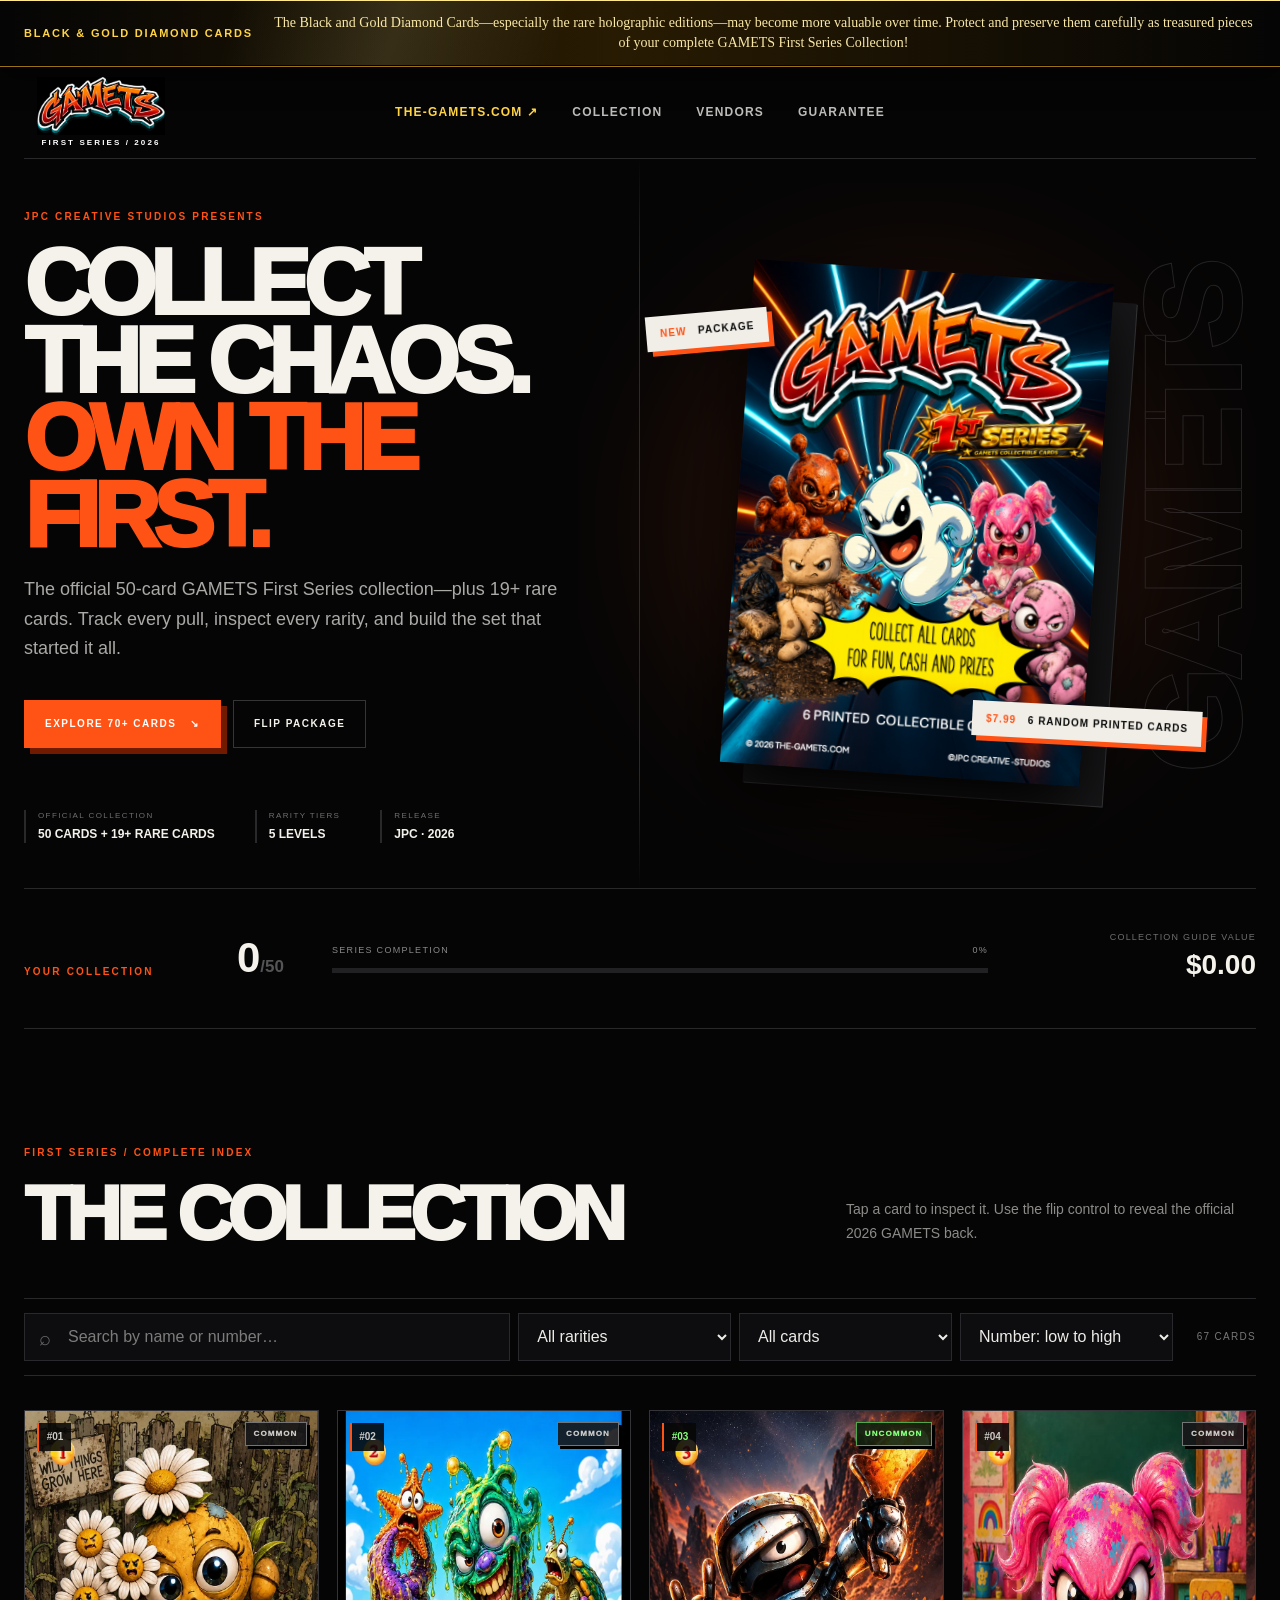
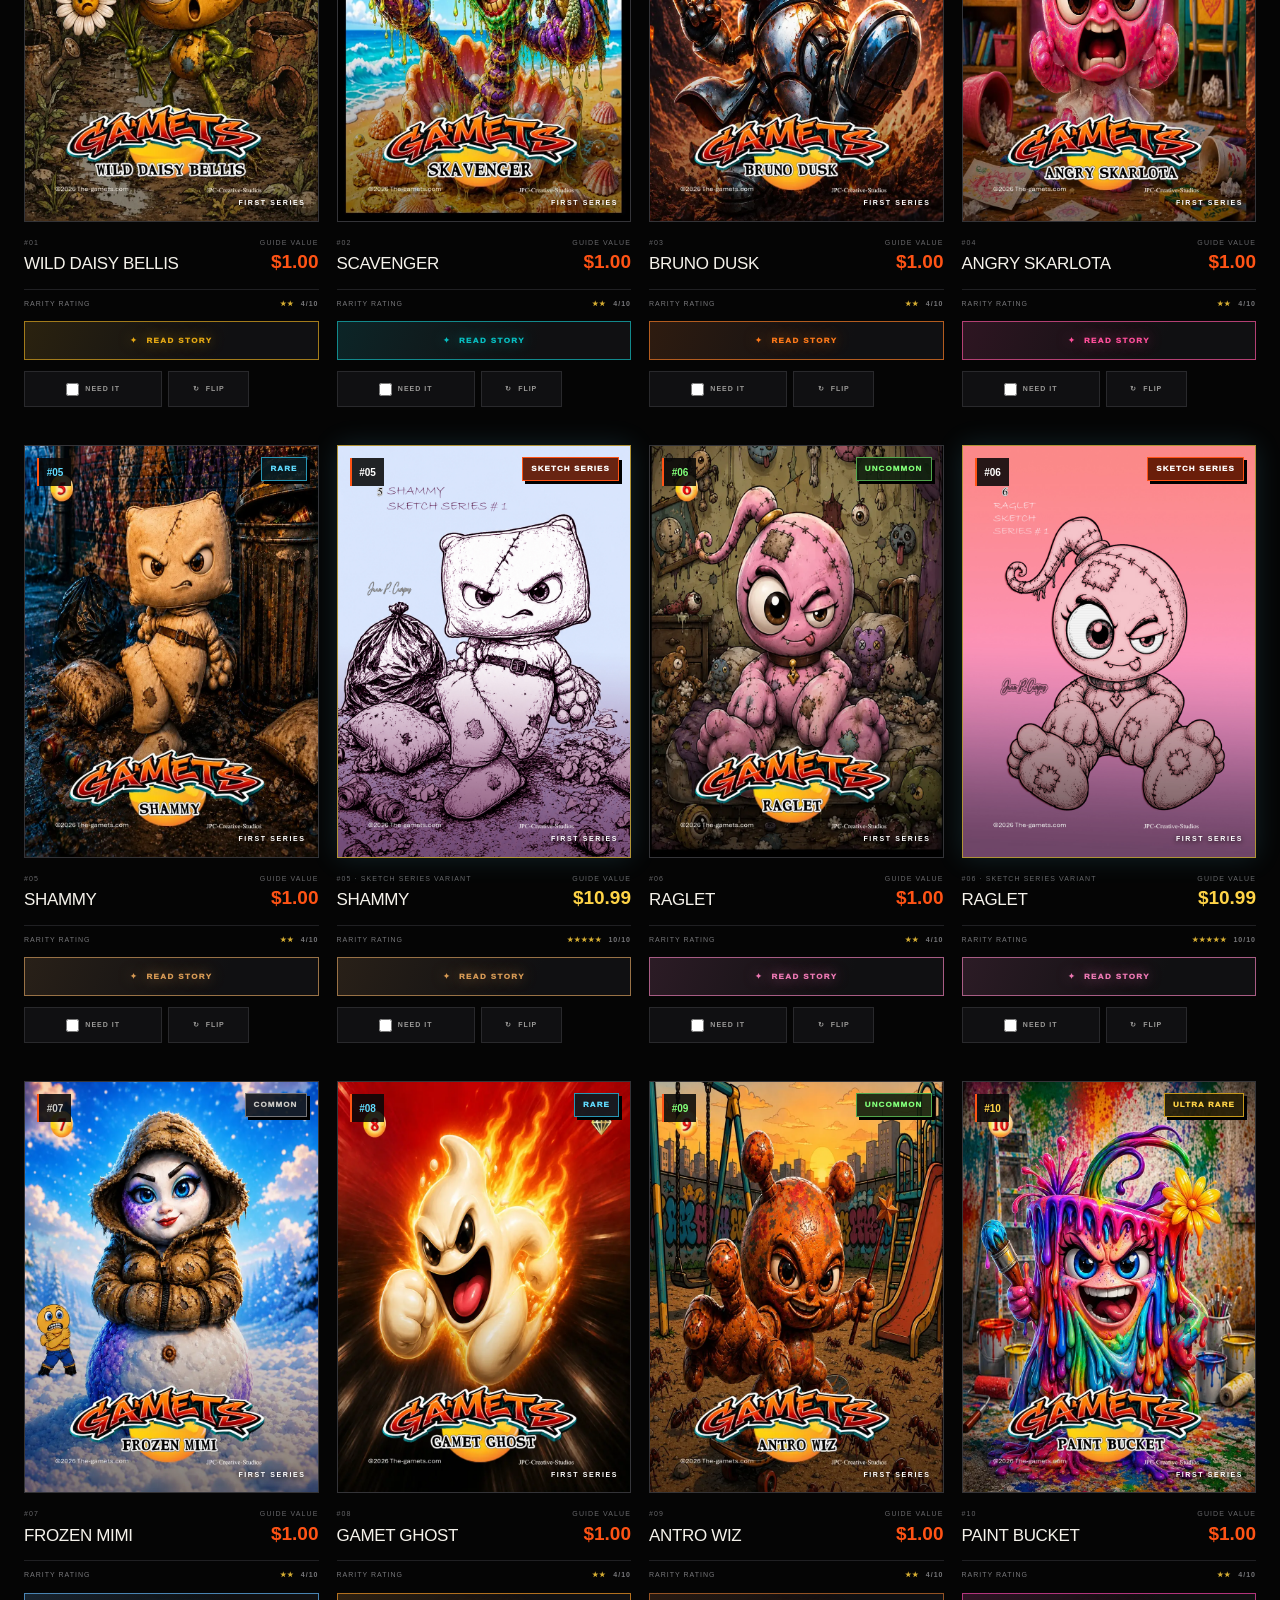
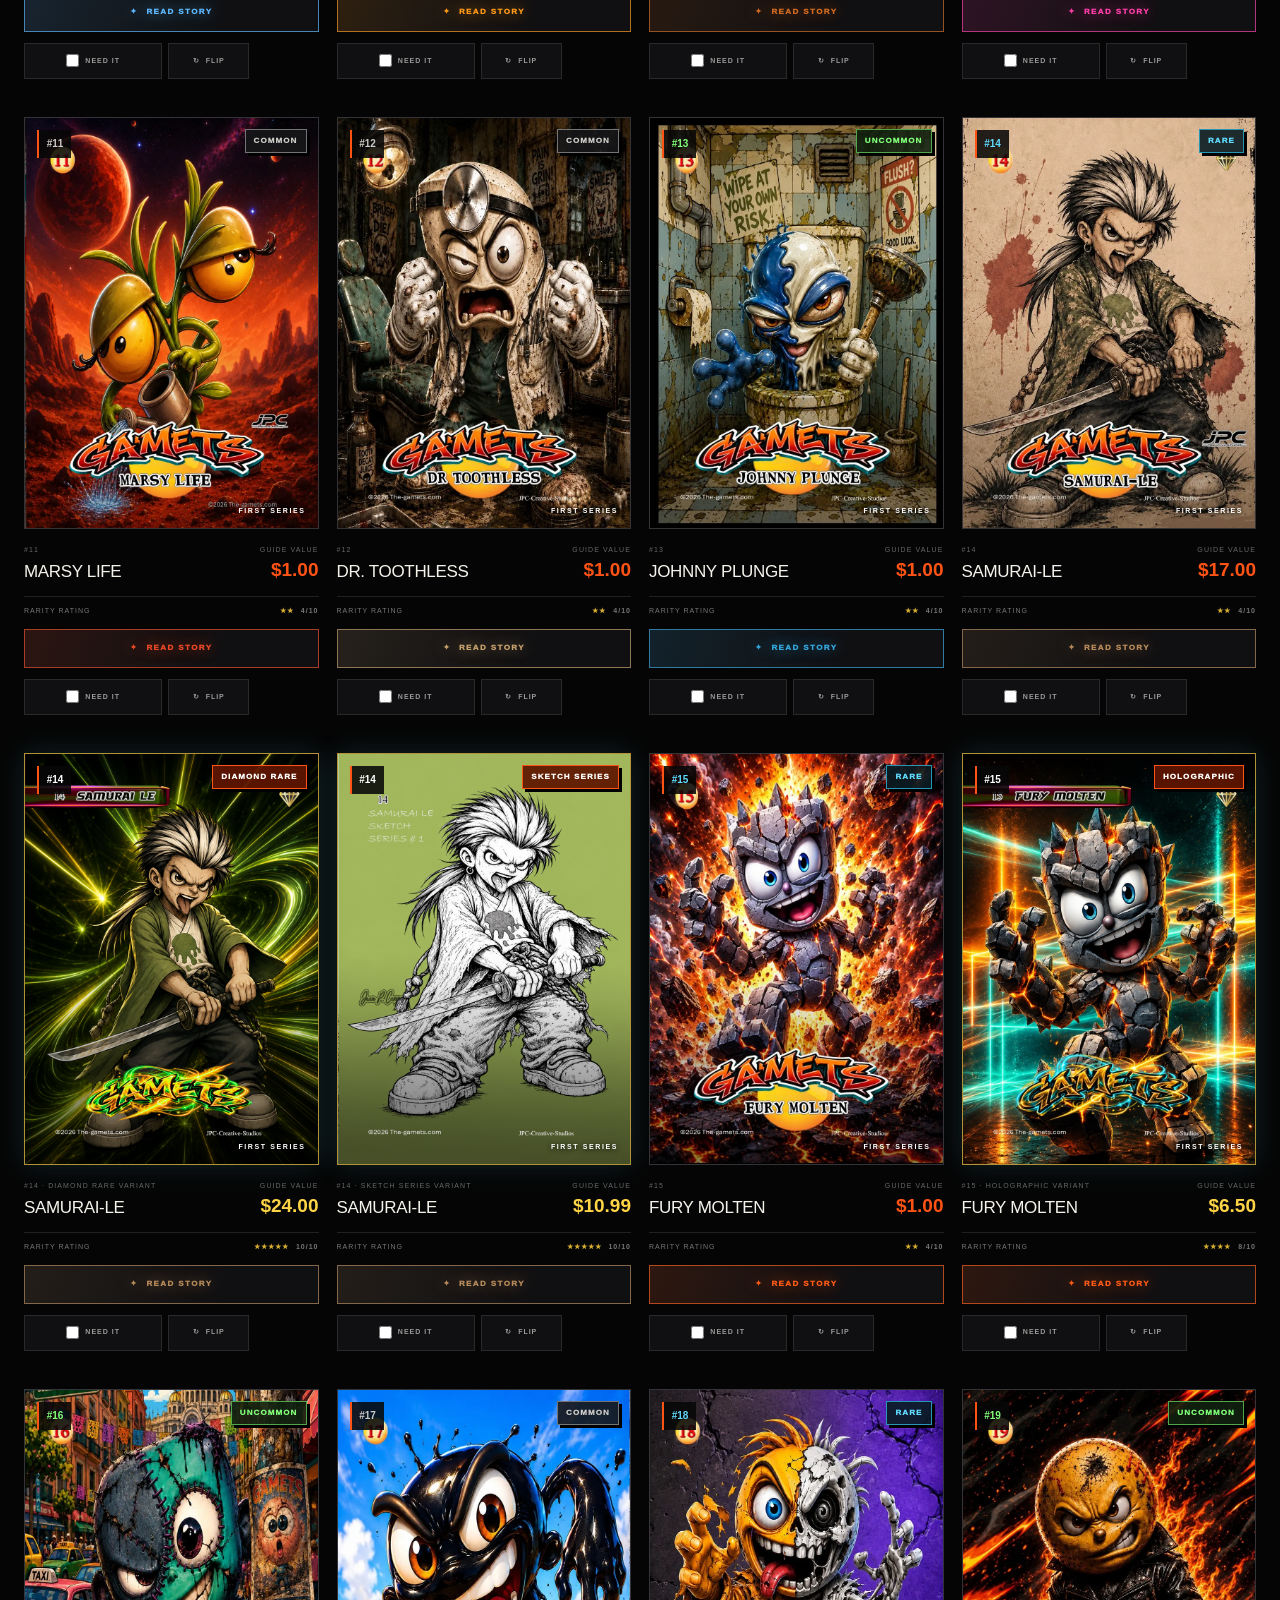
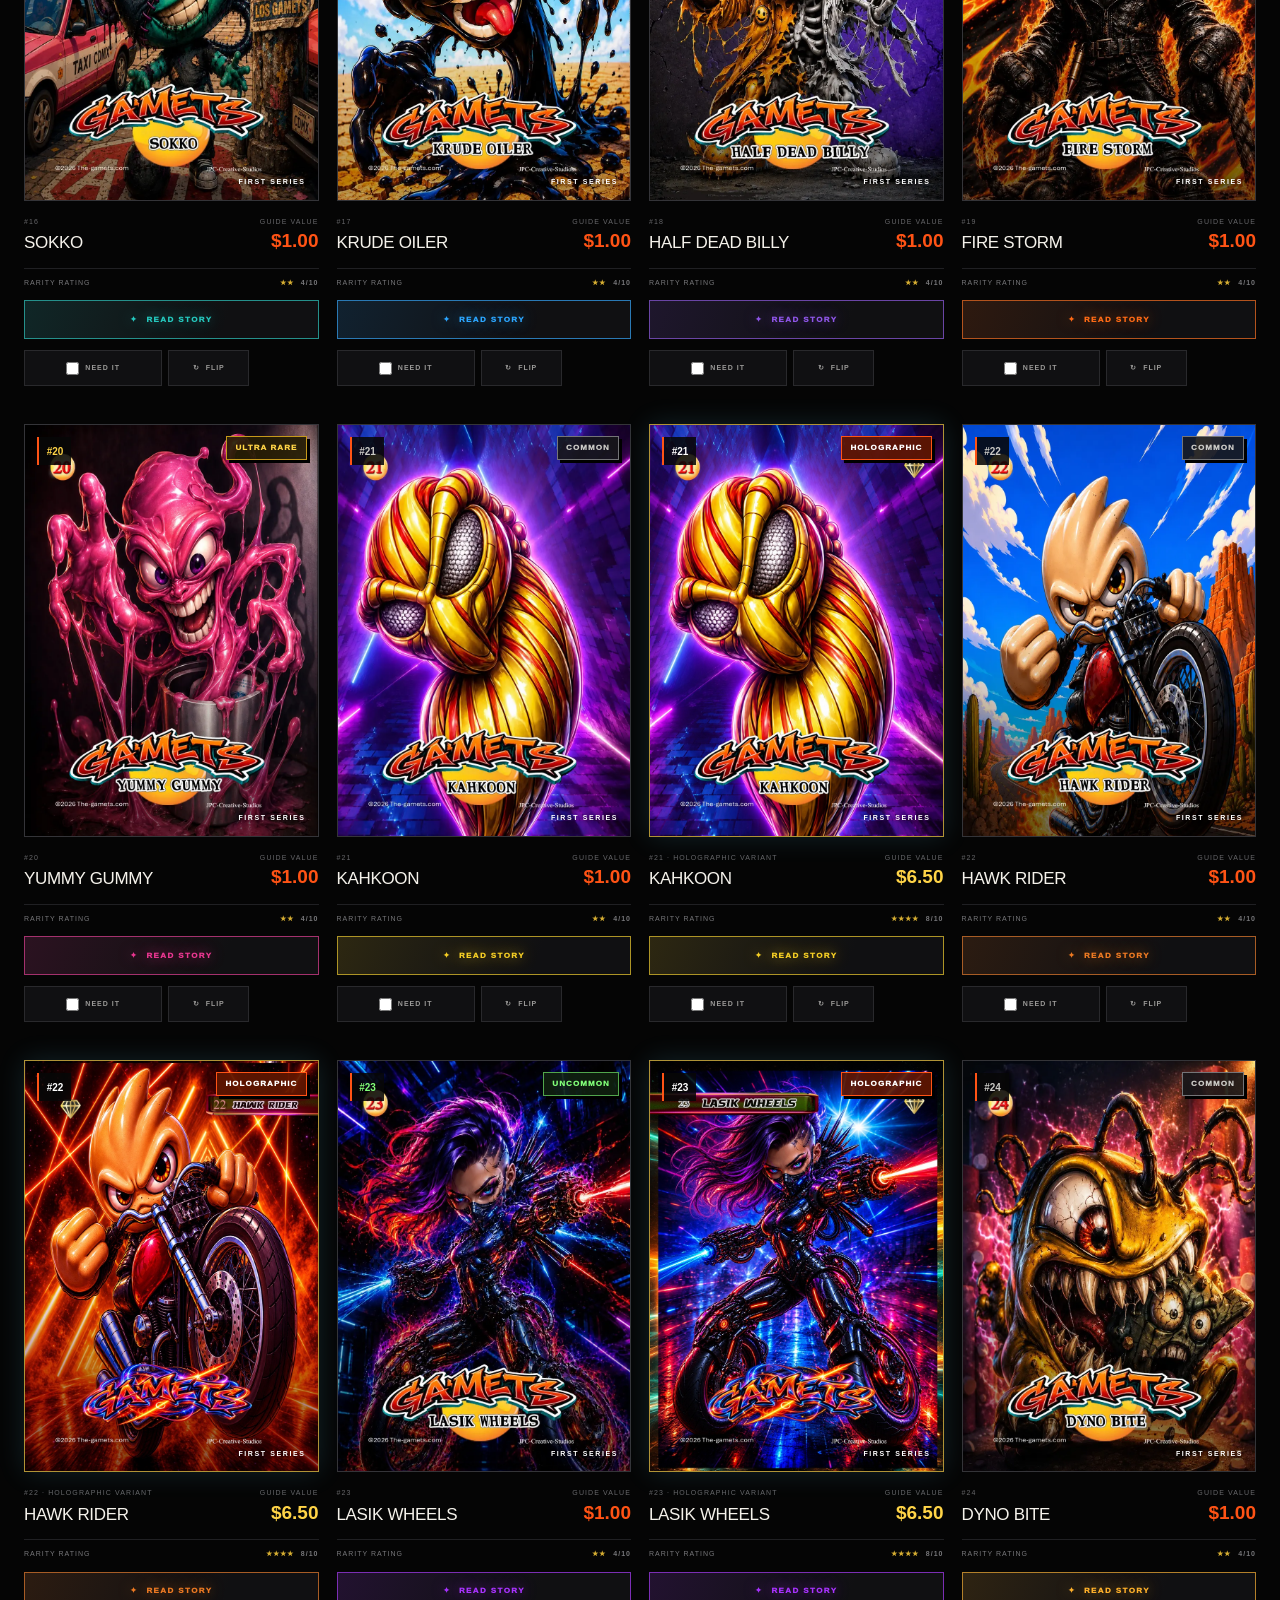
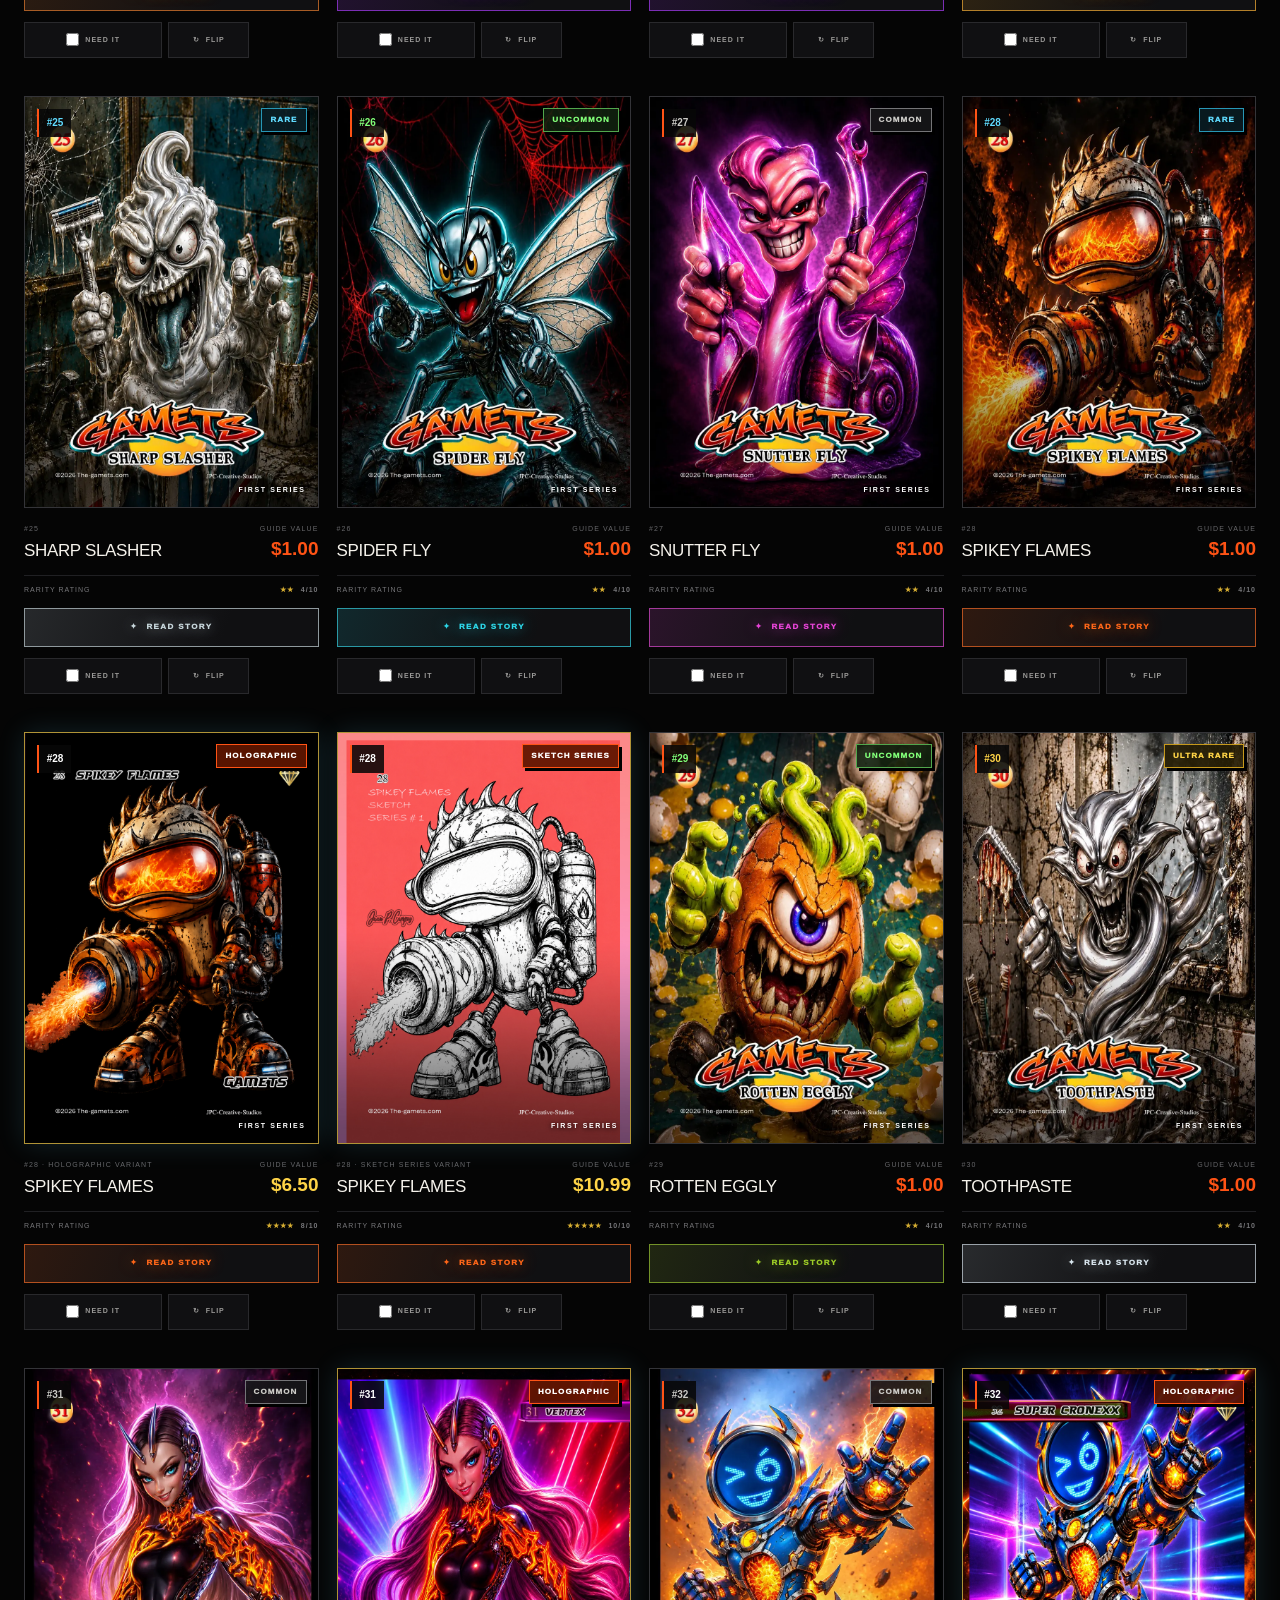
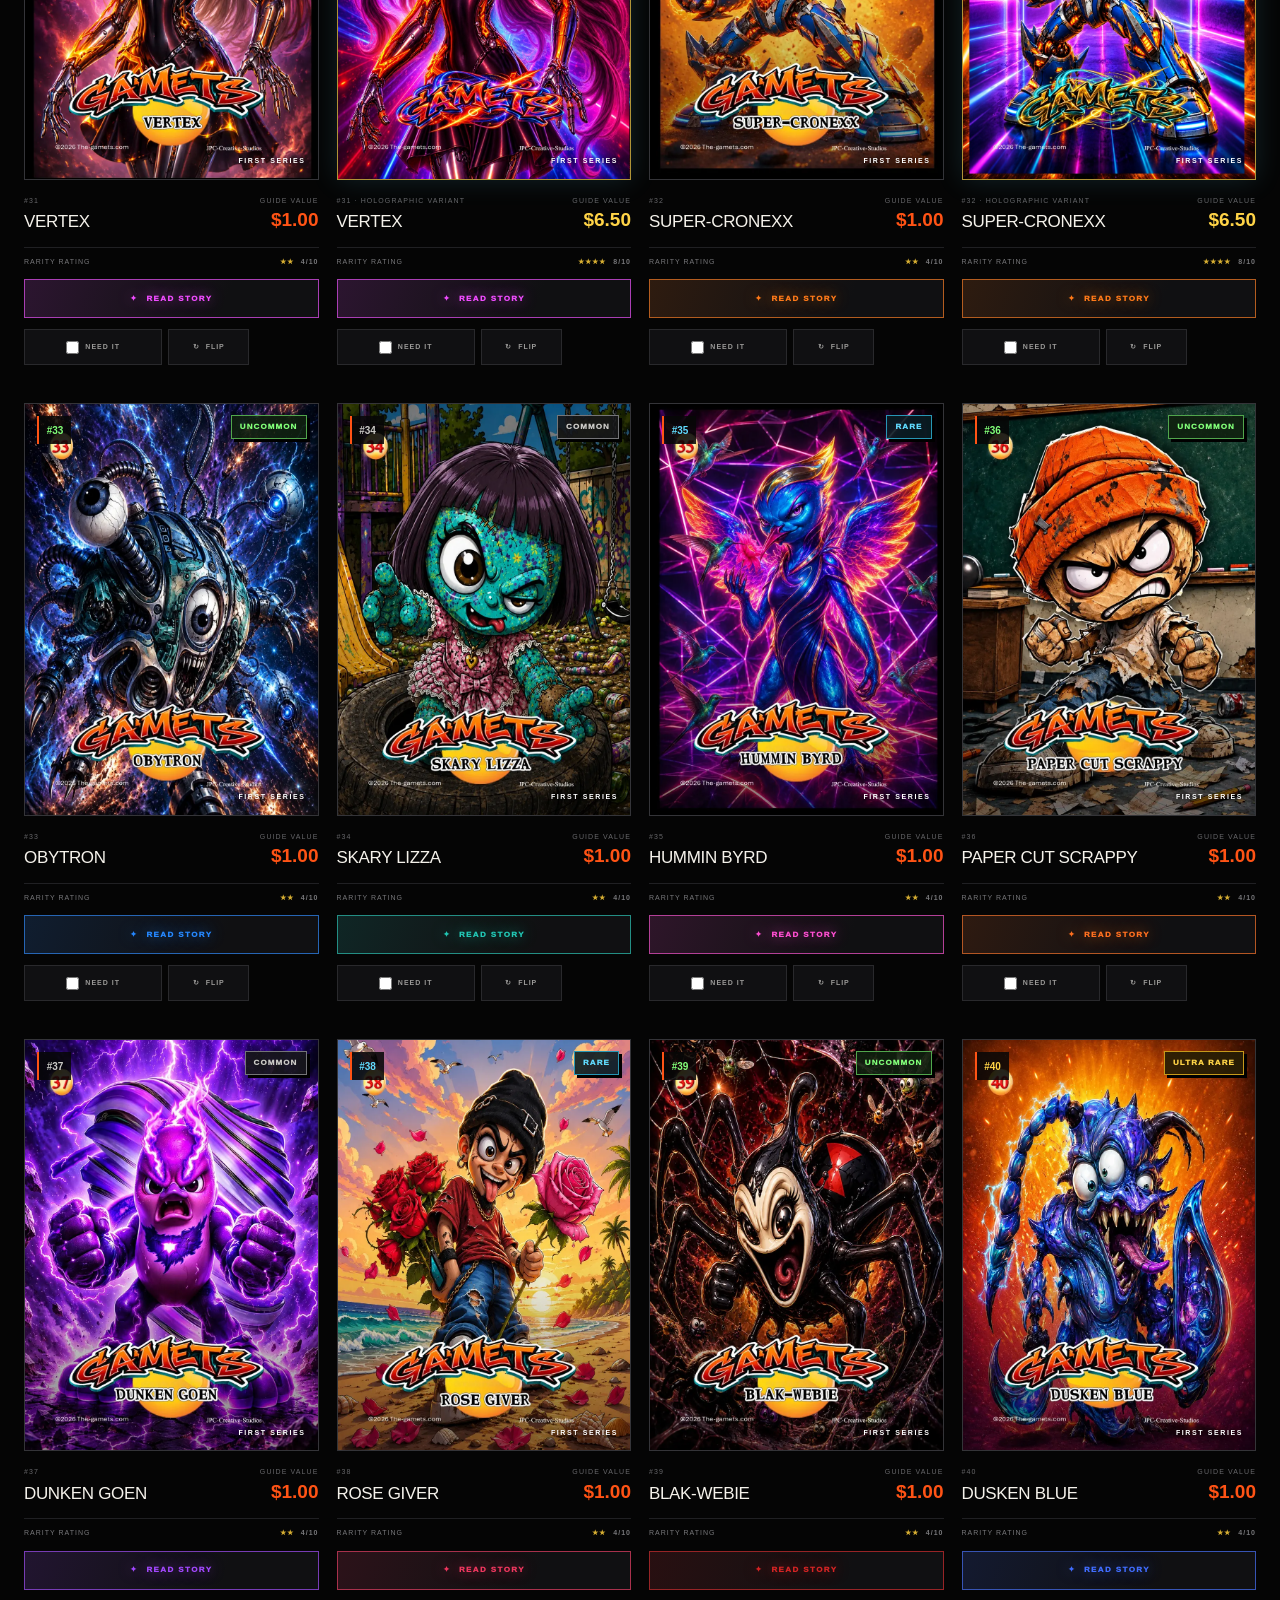
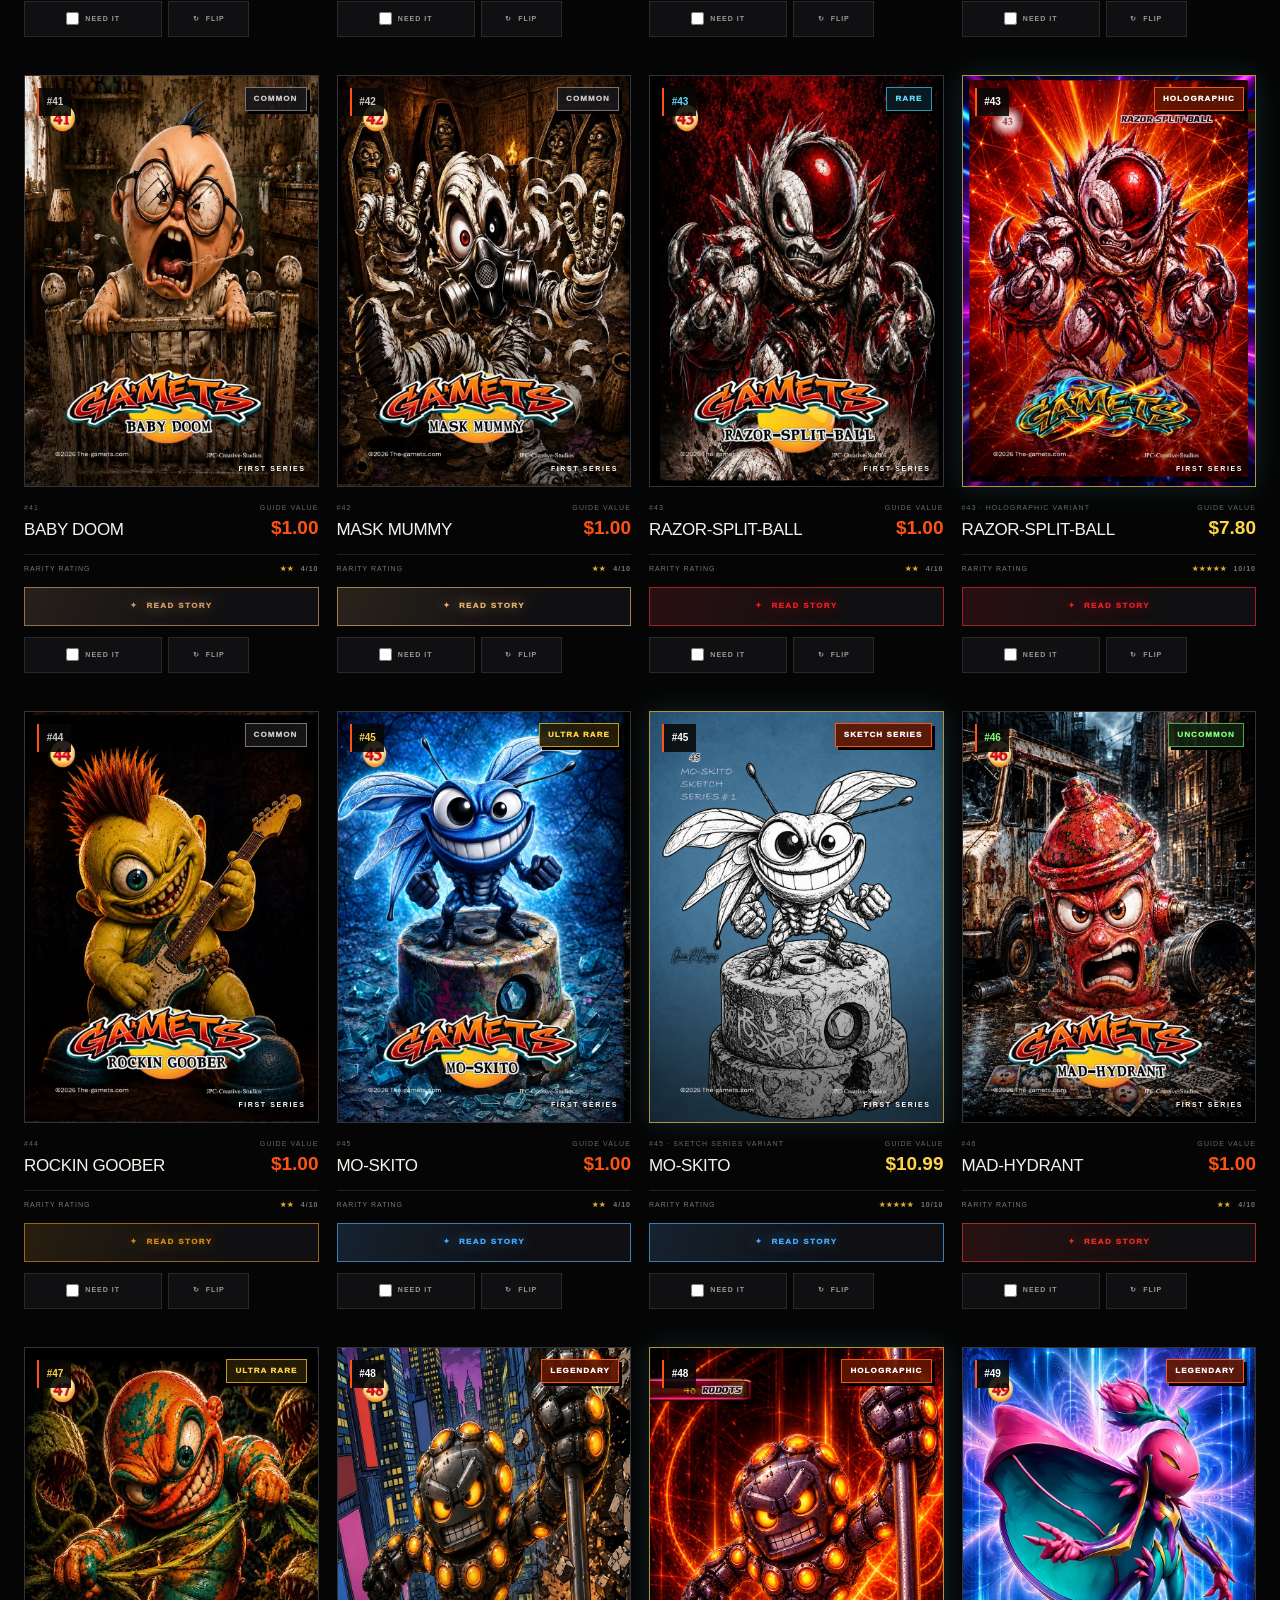
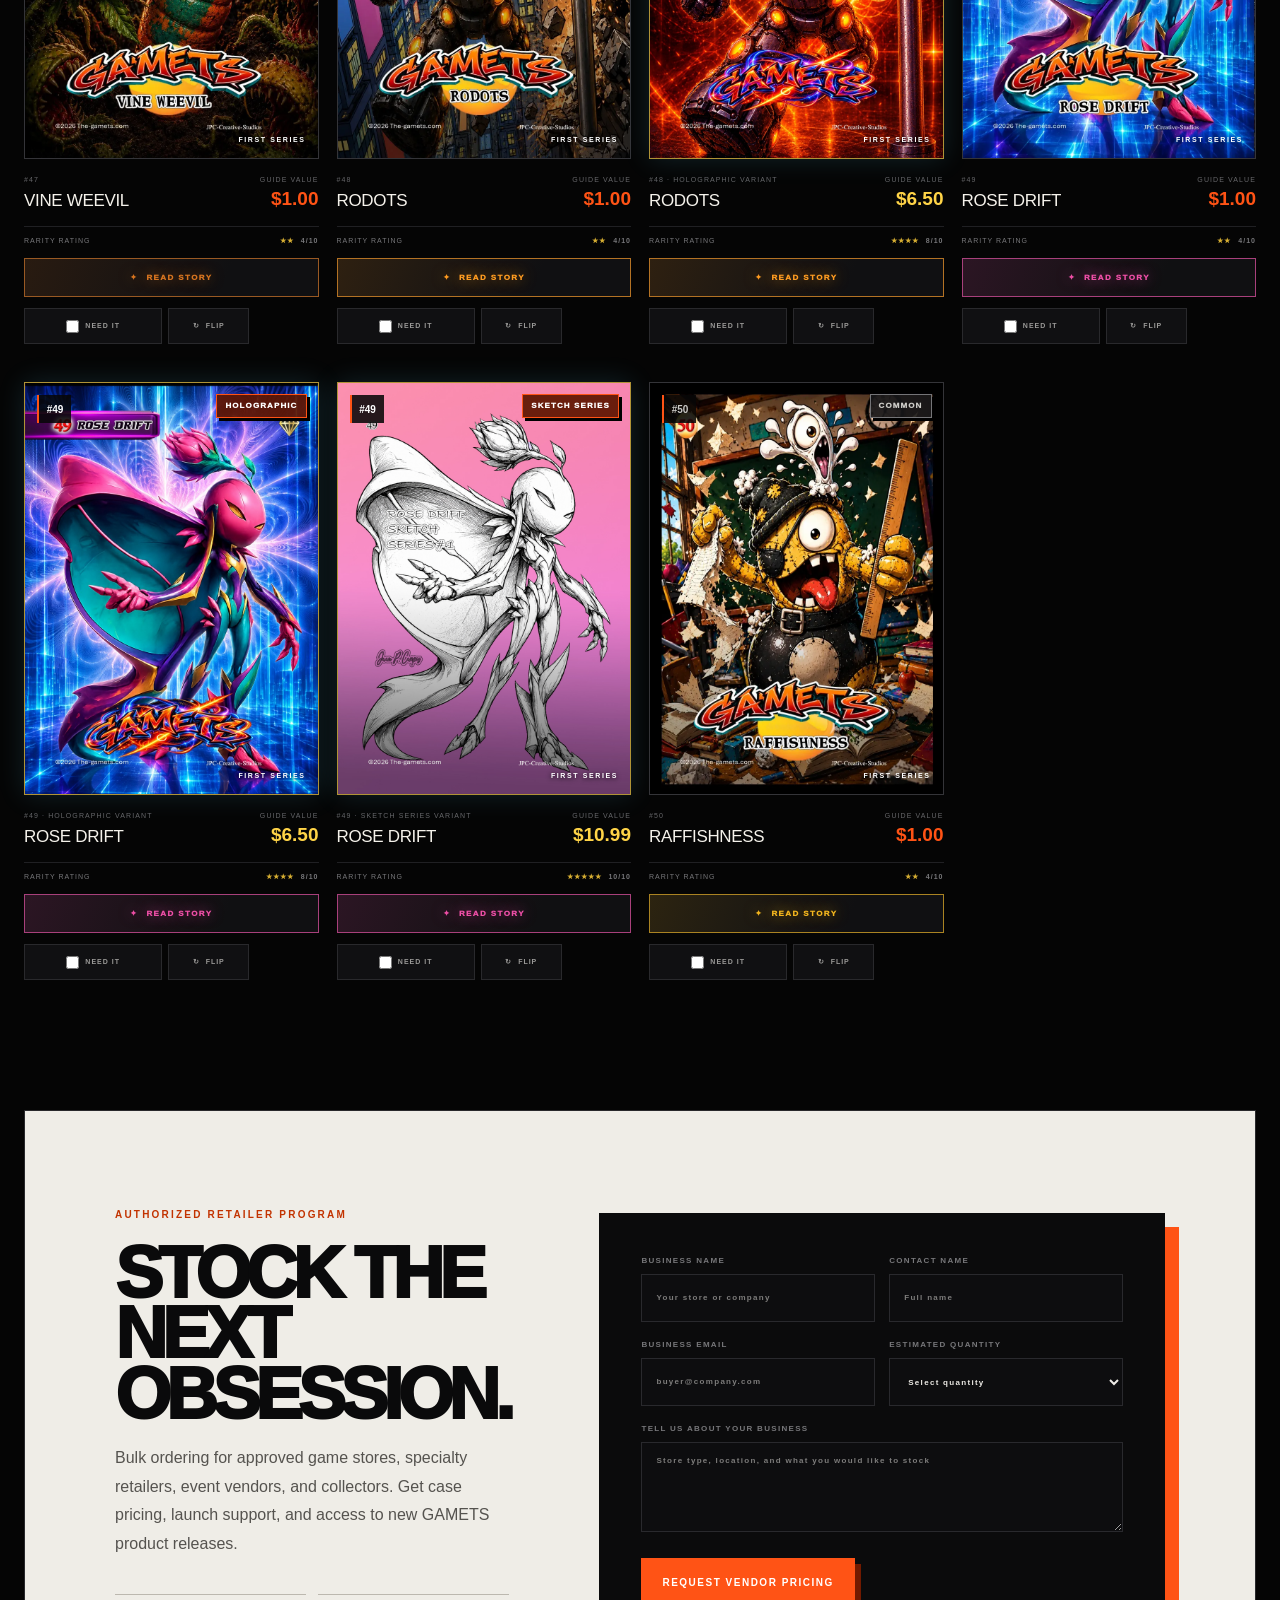
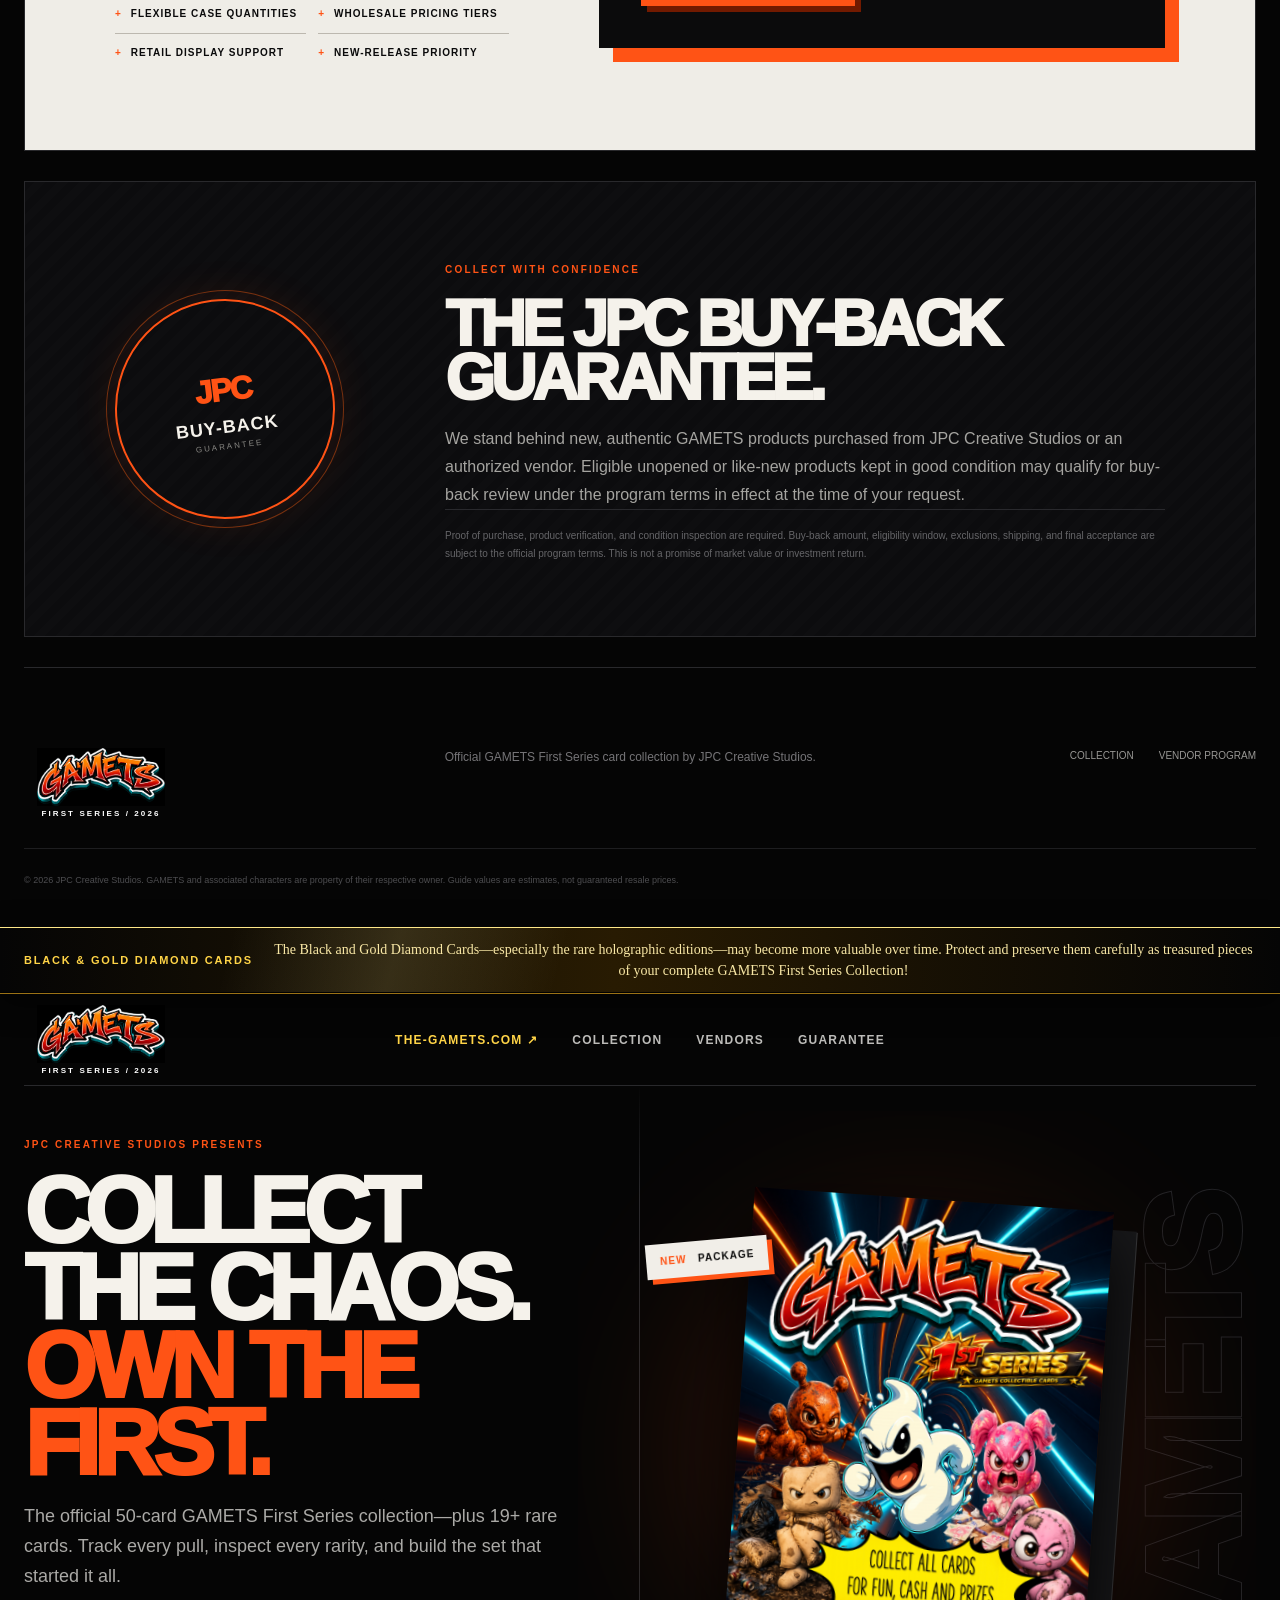
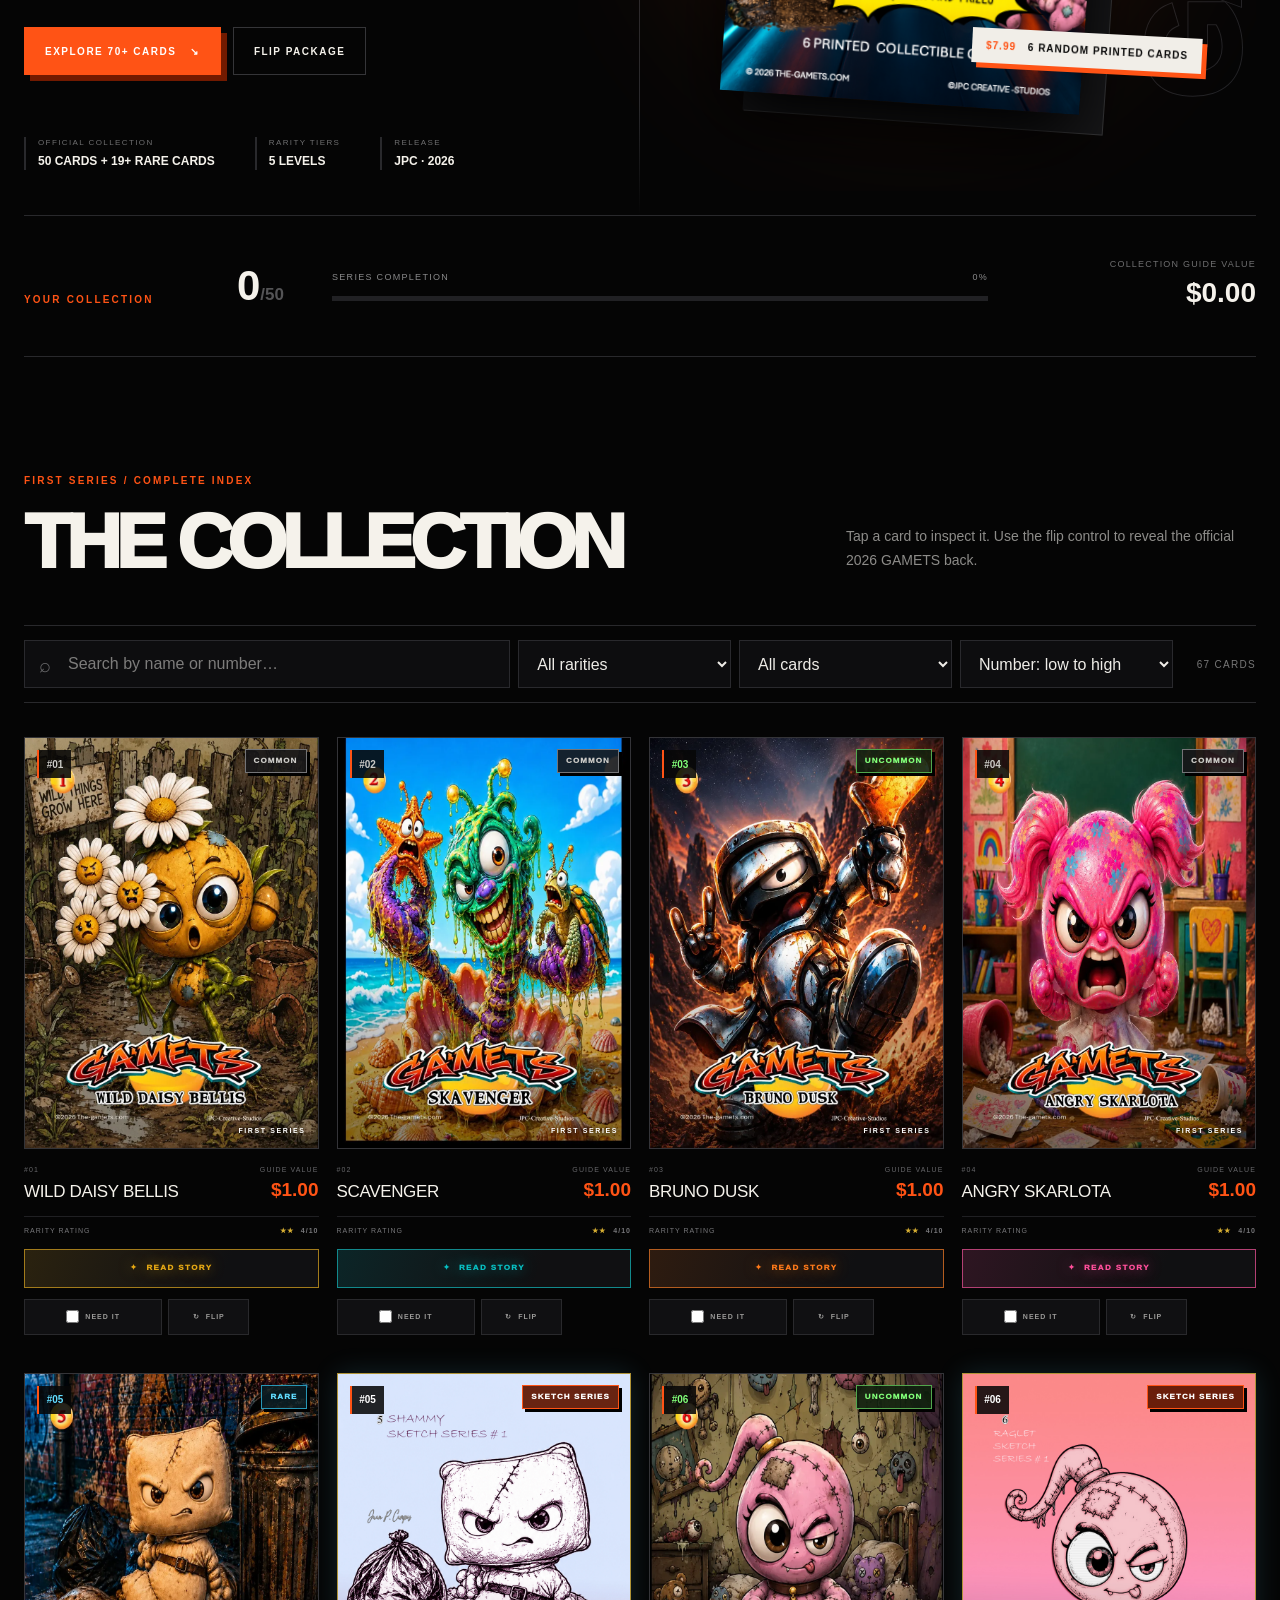
==== commit 89f1c56a: "Fix GAMETS card buttons and JavaScript paths" ====
--- a/gamets-first-series-2026/index.html
+++ b/gamets-first-series-2026/index.html
@@ -1,2 +1,3 @@
 <!DOCTYPE html><html lang="en"><head><meta charSet="utf-8"/><meta name="viewport" content="width=device-width, initial-scale=1"/><link rel="preload" as="image" href="./assets/branding/gamets-header-logo.png"/><link rel="preload" as="image" href="./assets/package/gamets-package-front.png"/><link rel="preload" as="image" href="./assets/package/gamets-package-back-vertical.png"/><link rel="preload" as="image" href="./assets/cards/card-01-front.webp?v=2026-august-update"/><link rel="preload" as="image" href="./assets/cards/JPC%202026%20BACK%20CARD%20LOGO.jpg?v=2026-jpc-official"/><link rel="preload" as="image" href="./assets/cards/card-02-front.webp?v=2026-august-update"/><link rel="preload" as="image" href="./assets/cards/card-03-front.webp?v=2026-august-update"/><link rel="preload" as="image" href="./assets/cards/card-04-front.webp?v=2026-august-update"/><link rel="preload" as="image" href="./assets/cards/card-05-front.webp?v=2026-august-update"/><link rel="preload" as="image" href="./assets/cards/sketch-series/card-05-sketch.jpg"/><link rel="stylesheet" href="./assets/index-CepBYhb_.css" data-rsc-css-href="./assets/index-CepBYhb_.css" data-precedence="vite-rsc/importer-resources"/><link rel="modulepreload" href="./assets/layout-segment-context-COUxbOkh.js" crossorigin=""/><link rel="modulepreload" href="./assets/rolldown-runtime-S-ySWqyJ.js" crossorigin=""/><link rel="modulepreload" href="./assets/index-DIJoVcxq.js" crossorigin=""/><link rel="modulepreload" href="./assets/framework-DjPHiq1u.js" crossorigin=""/><link rel="modulepreload" href="./assets/page-DWDm-tqt.js" crossorigin=""/><link rel="preload" as="image" href="./assets/cards/card-06-front.webp?v=2026-august-update"/><link rel="preload" as="image" href="./assets/cards/sketch-series/card-06-sketch.jpg"/><link rel="preload" as="image" href="./assets/cards/card-07-front.webp?v=2026-august-update"/><link rel="preload" as="image" href="./assets/cards/card-08-front.webp?v=2026-august-update"/><link rel="preload" as="image" href="./assets/cards/card-09-front.webp?v=2026-august-update"/><link rel="preload" as="image" href="./assets/cards/card-10-front.webp?v=2026-august-update"/><link rel="preload" as="image" href="./assets/cards/card-11-front.webp?v=2026-august-update"/><link rel="preload" as="image" href="./assets/cards/card-12-front.webp?v=2026-august-update"/><link rel="preload" as="image" href="./assets/cards/card-13-front.webp?v=2026-august-update"/><link rel="preload" as="image" href="./assets/cards/card-14-front.webp?v=2026-august-update"/><link rel="preload" as="image" href="./assets/cards/holographic/01-14-SAMURAI-LE-RARE-BG-DIAMOND.jpg"/><link rel="preload" as="image" href="./assets/cards/sketch-series/card-14-sketch.jpg"/><link rel="preload" as="image" href="./assets/cards/card-15-front.webp?v=2026-august-update"/><link rel="preload" as="image" href="./assets/cards/holographic/04-15-FURY-MOLTEN-RARE-BG-DIAMOND.jpg"/><link rel="preload" as="image" href="./assets/cards/card-16-front.webp?v=2026-august-update"/><link rel="preload" as="image" href="./assets/cards/card-17-front.webp?v=2026-august-update"/><link rel="preload" as="image" href="./assets/cards/card-18-front.webp?v=2026-august-update"/><link rel="preload" as="image" href="./assets/cards/card-19-front.webp?v=2026-august-update"/><link rel="preload" as="image" href="./assets/cards/card-20-front.webp?v=2026-august-update"/><link rel="preload" as="image" href="./assets/cards/card-21-front.webp?v=2026-august-update"/><link rel="preload" as="image" href="./assets/cards/holographic/09-21-KAHKOON-BLACK-DIAMOND-RARE-CARD.jpg"/><link rel="preload" as="image" href="./assets/cards/card-22-front.webp?v=2026-august-update"/><link rel="preload" as="image" href="./assets/cards/holographic/08-22-HAWK-RIDER-RARE-DIAMOND-GNB-HOLOGRAPHIC.jpg"/><link rel="preload" as="image" href="./assets/cards/card-23-front.webp?v=2026-august-update"/><link rel="preload" as="image" href="./assets/cards/holographic/01-23-LASIK-WHEELS.jpg"/><link rel="preload" as="image" href="./assets/cards/card-24-front.webp?v=2026-august-update"/><link rel="preload" as="image" href="./assets/cards/card-25-front.webp?v=2026-august-update"/><link rel="preload" as="image" href="./assets/cards/card-26-front.webp?v=2026-august-update"/><link rel="preload" as="image" href="./assets/cards/card-27-front.webp?v=2026-august-update"/><link rel="preload" as="image" href="./assets/cards/card-28-front.webp?v=2026-august-update"/><link rel="preload" as="image" href="./assets/cards/holographic/02-28-SPIKE-FLAMES-RARE-BG-DIAMOND.jpg"/><link rel="preload" as="image" href="./assets/cards/sketch-series/card-28-sketch.jpg"/><link rel="preload" as="image" href="./assets/cards/card-29-front.webp?v=2026-august-update"/><link rel="preload" as="image" href="./assets/cards/card-30-front.webp?v=2026-august-update"/><link rel="preload" as="image" href="./assets/cards/card-31-front.webp?v=2026-august-update"/><link rel="preload" as="image" href="./assets/cards/holographic/10-31-VERTEX-RARE-HOLOGRAPHIC.jpg"/><link rel="preload" as="image" href="./assets/cards/card-32-front.webp?v=2026-august-update"/><link rel="preload" as="image" href="./assets/cards/holographic/03-32-SUPER-CRONEXX-RARE-BG-DIOMAND.jpg"/><link rel="preload" as="image" href="./assets/cards/card-33-front.webp?v=2026-august-update"/><link rel="preload" as="image" href="./assets/cards/card-34-front.webp?v=2026-august-update"/><link rel="preload" as="image" href="./assets/cards/card-35-front.webp?v=2026-august-update"/><link rel="preload" as="image" href="./assets/cards/card-36-front.webp?v=2026-august-update"/><link rel="preload" as="image" href="./assets/cards/card-37-front.webp?v=2026-august-update"/><link rel="preload" as="image" href="./assets/cards/card-38-front.webp?v=2026-august-update"/><link rel="preload" as="image" href="./assets/cards/card-39-front.webp?v=2026-august-update"/><link rel="preload" as="image" href="./assets/cards/card-40-front.webp?v=2026-august-update"/><link rel="preload" as="image" href="./assets/cards/card-41-front.webp?v=2026-august-update"/><link rel="preload" as="image" href="./assets/cards/card-42-front.webp?v=2026-august-update"/><link rel="preload" as="image" href="./assets/cards/card-43-front.webp?v=2026-august-update"/><link rel="preload" as="image" href="./assets/cards/holographic/05-43-RAZOR-SPLIT-BALL-RARE-BG-DIAMOND.jpg"/><link rel="preload" as="image" href="./assets/cards/card-44-front.webp?v=2026-august-update"/><link rel="preload" as="image" href="./assets/cards/card-45-front.webp?v=2026-august-update"/><link rel="preload" as="image" href="./assets/cards/sketch-series/card-45-sketch.jpg"/><link rel="preload" as="image" href="./assets/cards/card-46-front.webp?v=2026-august-update"/><link rel="preload" as="image" href="./assets/cards/card-47-front.webp?v=2026-august-update"/><link rel="preload" as="image" href="./assets/cards/card-48-front.webp?v=2026-august-update"/><link rel="preload" as="image" href="./assets/cards/holographic/07-48-RODOTS-HOLOGRAPHIC.jpg"/><link rel="preload" as="image" href="./assets/cards/card-49-front.webp?v=2026-august-update"/><link rel="preload" as="image" href="./assets/cards/holographic/06-49-ROSE-DRIFT-RARE-HOLOGRAPHIC.jpg"/><link rel="preload" as="image" href="./assets/cards/sketch-series/card-49-sketch.jpg"/><link rel="preload" as="image" href="./assets/cards/card-50-front.webp?v=2026-august-update"/><title>GAMETS First Series — 50 Official Cards + 19+ Rare Cards</title><meta name="description" content="Explore, collect, flip, and value 50 official JPC Creative Studios GAMETS First Series cards plus 19+ rare cards."/><meta property="og:title" content="GAMETS First Series — 50 Official Cards + 19+ Rare Cards"/><meta property="og:description" content="Collect the chaos. Track all 50 official JPC Creative Studios GAMETS cards."/><meta property="og:type" content="website"/><meta property="og:image" content="https://the-gamets.com/og.png"/><meta property="og:image:width" content="1200"/><meta property="og:image:height" content="630"/><meta property="og:image:alt" content="GAMETS First Series official 50-card collection"/><meta name="twitter:card" content="summary_large_image"/><meta name="twitter:title" content="GAMETS First Series — 50 Official Cards + 19+ Rare Cards"/><meta name="twitter:description" content="Collect the chaos. Track all 50 official JPC Creative Studios GAMETS cards."/><meta name="twitter:image" content="https://the-gamets.com/og.png"/><link rel="icon" href="https://the-gamets.com/assets/cards/JPC%202026%20BACK%20CARD%20LOGO.jpg"/><script>self.__VINEXT_RSC_PARAMS__={}</script><script>self.__VINEXT_RSC_NAV__={"pathname":"/","searchParams":[]}</script><link rel="modulepreload" href="./assets/index-DIJoVcxq.js" />
-</head><body><main id="top"><a class="skip-link" href="#collection">Skip to card collection</a><aside class="diamond-notice" aria-label="Black and Gold Diamond Card collector notice"><strong>Black &amp; Gold Diamond Cards</strong><p>The Black and Gold Diamond Cards—especially the rare holographic editions—may become more valuable over time. Protect and preserve them carefully as treasured pieces of your complete GAMETS First Series Collection!</p></aside><header class="site-header"><a class="brand" href="#top" aria-label="GAMETS First Series home"><img class="brand-main" src="./assets/branding/gamets-header-logo.png" alt="GAMETS"/><span class="brand-sub">FIRST SERIES / 2026</span></a><nav aria-label="Main navigation"><a class="main-site-link" href="https://the-gamets.com" target="_blank" rel="noreferrer">the-gamets.com ↗</a><a href="#collection">Collection</a><a href="#vendors">Vendors</a><a href="#guarantee">Guarantee</a></nav></header><section class="hero" aria-labelledby="hero-title"><div class="hero-copy"><span class="eyebrow">JPC Creative Studios presents</span><h1 id="hero-title">Collect the chaos.<br/><em>Own the first.</em></h1><p class="hero-lede">The official 50-card GAMETS First Series collection—plus 19+ rare cards. Track every pull, inspect every rarity, and build the set that started it all.</p><div class="hero-actions"><a class="button button-primary" href="#collection">Explore 70+ Cards <span aria-hidden="true">↘</span></a><button class="button button-quiet">Flip package</button></div><dl class="hero-stats"><div><dt>Official Collection</dt><dd>50 cards + 19+ rare cards</dd></div><div><dt>Rarity tiers</dt><dd>5 levels</dd></div><div><dt>Release</dt><dd>JPC · 2026</dd></div></dl></div><div class="hero-visual" aria-label="Featured GAMETS package containing six random printed cards for $7.99"><div class="hero-halo"></div><div class="hero-card hero-package " role="button" tabindex="0" aria-label="Package, $7.99 for six random printed cards. Show back"><div class="package-flip-inner"><div class="package-face package-front"><img src="./assets/package/gamets-package-front.png" alt="GAMETS First Series package front"/></div><div class="package-face package-back"><img src="./assets/package/gamets-package-back-vertical.png" alt="GAMETS package information back with QR code and barcode"/></div></div></div><div class="feature-tag feature-tag-top"><span>NEW</span> PACKAGE</div><div class="feature-tag feature-tag-bottom"><span>$7.99</span> 6 RANDOM PRINTED CARDS</div></div></section><section class="tracker" aria-label="Collection progress"><div class="tracker-label"><span class="eyebrow">Your collection</span><strong>0<span>/50</span></strong></div><div class="progress-wrap"><div class="progress-copy"><span>Series completion</span><span>0<!-- -->%</span></div><div class="progress-track" role="progressbar" aria-valuenow="0" aria-valuemin="0" aria-valuemax="50" aria-label="0 of 50 cards collected"><span style="width:0%"></span></div></div><div class="tracker-value"><span>Collection guide value</span><strong>$<!-- -->0.00</strong></div></section><section class="collection" id="collection" aria-labelledby="collection-title"><div class="section-heading"><div><span class="eyebrow">First Series / Complete index</span><h2 id="collection-title">The collection</h2></div><p>Tap a card to inspect it. Use the flip control to reveal the official 2026 GAMETS back.</p></div><div class="filter-bar"><label class="search-field"><span class="sr-only">Search cards</span><span aria-hidden="true">⌕</span><input placeholder="Search by name or number…" value=""/></label><label><span class="sr-only">Filter by rarity</span><select><option selected="">All rarities</option><option>Common</option><option>Uncommon</option><option>Rare</option><option>Ultra Rare</option><option>Legendary</option></select></label><label><span class="sr-only">Filter by collection status</span><select><option selected="">All cards</option><option>Collected</option><option>Still needed</option></select></label><label><span class="sr-only">Sort cards</span><select><option selected="">Number: low to high</option><option>Number: high to low</option><option>Value: high to low</option><option>Value: low to high</option><option>Rarity</option></select></label><span class="results-count">67<!-- --> cards</span></div><div class="card-grid" aria-live="polite"><article class="collector-card  "><div class="flip-stage " role="button" tabindex="0" aria-label="Open large view for card 1, Wild Daisy Bellis"><div class="flip-inner"><div class="flip-face flip-front"><div class="artwork artwork-front rarity-common "><img src="./assets/cards/card-01-front.webp?v=2026-august-update" alt="Wild Daisy Bellis, GAMETS card 1 front"/><span class="card-index">#<!-- -->01</span><span class="card-series">FIRST SERIES</span></div></div><div class="flip-face flip-back"><div class="artwork artwork-back rarity-common "><img src="./assets/cards/JPC%202026%20BACK%20CARD%20LOGO.jpg?v=2026-jpc-official" alt="Official GAMETS shared card back"/><span class="card-index">#<!-- -->01</span><span class="card-series">FIRST SERIES</span></div></div></div><span class="rarity-badge rarity-common">Common</span></div><div class="card-info"><div class="card-title-row"><div><small>#<!-- -->01<!-- --> </small><h3>Wild Daisy Bellis</h3></div><div class="value"><small>Guide value</small><strong>$<!-- -->1.00</strong></div></div><div class="rating"><span>Rarity rating</span><strong>★★<!-- --> <i>4<!-- -->/10</i></strong></div><button class="story-button" style="--story-accent:#e6a914"><span aria-hidden="true">✦</span> Read story</button><div class="card-actions"><label class="check-control"><input type="checkbox"/><span>Need it</span></label><button aria-pressed="false"><span aria-hidden="true">↻</span> Flip</button></div></div></article><article class="collector-card  "><div class="flip-stage " role="button" tabindex="0" aria-label="Open large view for card 2, Scavenger"><div class="flip-inner"><div class="flip-face flip-front"><div class="artwork artwork-front rarity-common "><img src="./assets/cards/card-02-front.webp?v=2026-august-update" alt="Scavenger, GAMETS card 2 front"/><span class="card-index">#<!-- -->02</span><span class="card-series">FIRST SERIES</span></div></div><div class="flip-face flip-back"><div class="artwork artwork-back rarity-common "><img src="./assets/cards/JPC%202026%20BACK%20CARD%20LOGO.jpg?v=2026-jpc-official" alt="Official GAMETS shared card back"/><span class="card-index">#<!-- -->02</span><span class="card-series">FIRST SERIES</span></div></div></div><span class="rarity-badge rarity-common">Common</span></div><div class="card-info"><div class="card-title-row"><div><small>#<!-- -->02<!-- --> </small><h3>Scavenger</h3></div><div class="value"><small>Guide value</small><strong>$<!-- -->1.00</strong></div></div><div class="rating"><span>Rarity rating</span><strong>★★<!-- --> <i>4<!-- -->/10</i></strong></div><button class="story-button" style="--story-accent:#08bfc2"><span aria-hidden="true">✦</span> Read story</button><div class="card-actions"><label class="check-control"><input type="checkbox"/><span>Need it</span></label><button aria-pressed="false"><span aria-hidden="true">↻</span> Flip</button></div></div></article><article class="collector-card  "><div class="flip-stage " role="button" tabindex="0" aria-label="Open large view for card 3, Bruno Dusk"><div class="flip-inner"><div class="flip-face flip-front"><div class="artwork artwork-front rarity-uncommon "><img src="./assets/cards/card-03-front.webp?v=2026-august-update" alt="Bruno Dusk, GAMETS card 3 front"/><span class="card-index">#<!-- -->03</span><span class="card-series">FIRST SERIES</span></div></div><div class="flip-face flip-back"><div class="artwork artwork-back rarity-uncommon "><img src="./assets/cards/JPC%202026%20BACK%20CARD%20LOGO.jpg?v=2026-jpc-official" alt="Official GAMETS shared card back"/><span class="card-index">#<!-- -->03</span><span class="card-series">FIRST SERIES</span></div></div></div><span class="rarity-badge rarity-uncommon">Uncommon</span></div><div class="card-info"><div class="card-title-row"><div><small>#<!-- -->03<!-- --> </small><h3>Bruno Dusk</h3></div><div class="value"><small>Guide value</small><strong>$<!-- -->1.00</strong></div></div><div class="rating"><span>Rarity rating</span><strong>★★<!-- --> <i>4<!-- -->/10</i></strong></div><button class="story-button" style="--story-accent:#ff7a1a"><span aria-hidden="true">✦</span> Read story</button><div class="card-actions"><label class="check-control"><input type="checkbox"/><span>Need it</span></label><button aria-pressed="false"><span aria-hidden="true">↻</span> Flip</button></div></div></article><article class="collector-card  "><div class="flip-stage " role="button" tabindex="0" aria-label="Open large view for card 4, Angry Skarlota"><div class="flip-inner"><div class="flip-face flip-front"><div class="artwork artwork-front rarity-common "><img src="./assets/cards/card-04-front.webp?v=2026-august-update" alt="Angry Skarlota, GAMETS card 4 front"/><span class="card-index">#<!-- -->04</span><span class="card-series">FIRST SERIES</span></div></div><div class="flip-face flip-back"><div class="artwork artwork-back rarity-common "><img src="./assets/cards/JPC%202026%20BACK%20CARD%20LOGO.jpg?v=2026-jpc-official" alt="Official GAMETS shared card back"/><span class="card-index">#<!-- -->04</span><span class="card-series">FIRST SERIES</span></div></div></div><span class="rarity-badge rarity-common">Common</span></div><div class="card-info"><div class="card-title-row"><div><small>#<!-- -->04<!-- --> </small><h3>Angry Skarlota</h3></div><div class="value"><small>Guide value</small><strong>$<!-- -->1.00</strong></div></div><div class="rating"><span>Rarity rating</span><strong>★★<!-- --> <i>4<!-- -->/10</i></strong></div><button class="story-button" style="--story-accent:#ff4f9b"><span aria-hidden="true">✦</span> Read story</button><div class="card-actions"><label class="check-control"><input type="checkbox"/><span>Need it</span></label><button aria-pressed="false"><span aria-hidden="true">↻</span> Flip</button></div></div></article><article class="collector-card  "><div class="flip-stage " role="button" tabindex="0" aria-label="Open large view for card 5, Shammy"><div class="flip-inner"><div class="flip-face flip-front"><div class="artwork artwork-front rarity-rare "><img src="./assets/cards/card-05-front.webp?v=2026-august-update" alt="Shammy, GAMETS card 5 front"/><span class="card-index">#<!-- -->05</span><span class="card-series">FIRST SERIES</span></div></div><div class="flip-face flip-back"><div class="artwork artwork-back rarity-rare "><img src="./assets/cards/JPC%202026%20BACK%20CARD%20LOGO.jpg?v=2026-jpc-official" alt="Official GAMETS shared card back"/><span class="card-index">#<!-- -->05</span><span class="card-series">FIRST SERIES</span></div></div></div><span class="rarity-badge rarity-rare">Rare</span></div><div class="card-info"><div class="card-title-row"><div><small>#<!-- -->05<!-- --> </small><h3>Shammy</h3></div><div class="value"><small>Guide value</small><strong>$<!-- -->1.00</strong></div></div><div class="rating"><span>Rarity rating</span><strong>★★<!-- --> <i>4<!-- -->/10</i></strong></div><button class="story-button" style="--story-accent:#d89b55"><span aria-hidden="true">✦</span> Read story</button><div class="card-actions"><label class="check-control"><input type="checkbox"/><span>Need it</span></label><button aria-pressed="false"><span aria-hidden="true">↻</span> Flip</button></div></div></article><article class="collector-card  is-holographic"><div class="flip-stage " role="button" tabindex="0" aria-label="Open large view for card 5, Shammy"><div class="flip-inner"><div class="flip-face flip-front"><div class="artwork artwork-front rarity-legendary "><img src="./assets/cards/sketch-series/card-05-sketch.jpg" alt="Shammy, GAMETS card 5 front"/><span class="card-index">#<!-- -->05</span><span class="card-series">FIRST SERIES</span></div></div><div class="flip-face flip-back"><div class="artwork artwork-back rarity-legendary "><img src="./assets/cards/JPC%202026%20BACK%20CARD%20LOGO.jpg?v=2026-jpc-official" alt="Official GAMETS shared card back"/><span class="card-index">#<!-- -->05</span><span class="card-series">FIRST SERIES</span></div></div></div><span class="rarity-badge rarity-legendary">Sketch Series</span></div><div class="card-info"><div class="card-title-row"><div><small>#<!-- -->05<!-- --> <!-- -->· SKETCH SERIES VARIANT</small><h3>Shammy</h3></div><div class="value"><small>Guide value</small><strong>$<!-- -->10.99</strong></div></div><div class="rating"><span>Rarity rating</span><strong>★★★★★<!-- --> <i>10<!-- -->/10</i></strong></div><button class="story-button" style="--story-accent:#d89b55"><span aria-hidden="true">✦</span> Read story</button><div class="card-actions"><label class="check-control"><input type="checkbox"/><span>Need it</span></label><button aria-pressed="false"><span aria-hidden="true">↻</span> Flip</button></div></div></article><article class="collector-card  "><div class="flip-stage " role="button" tabindex="0" aria-label="Open large view for card 6, Raglet"><div class="flip-inner"><div class="flip-face flip-front"><div class="artwork artwork-front rarity-uncommon "><img src="./assets/cards/card-06-front.webp?v=2026-august-update" alt="Raglet, GAMETS card 6 front"/><span class="card-index">#<!-- -->06</span><span class="card-series">FIRST SERIES</span></div></div><div class="flip-face flip-back"><div class="artwork artwork-back rarity-uncommon "><img src="./assets/cards/JPC%202026%20BACK%20CARD%20LOGO.jpg?v=2026-jpc-official" alt="Official GAMETS shared card back"/><span class="card-index">#<!-- -->06</span><span class="card-series">FIRST SERIES</span></div></div></div><span class="rarity-badge rarity-uncommon">Uncommon</span></div><div class="card-info"><div class="card-title-row"><div><small>#<!-- -->06<!-- --> </small><h3>Raglet</h3></div><div class="value"><small>Guide value</small><strong>$<!-- -->1.00</strong></div></div><div class="rating"><span>Rarity rating</span><strong>★★<!-- --> <i>4<!-- -->/10</i></strong></div><button class="story-button" style="--story-accent:#ef79b5"><span aria-hidden="true">✦</span> Read story</button><div class="card-actions"><label class="check-control"><input type="checkbox"/><span>Need it</span></label><button aria-pressed="false"><span aria-hidden="true">↻</span> Flip</button></div></div></article><article class="collector-card  is-holographic"><div class="flip-stage " role="button" tabindex="0" aria-label="Open large view for card 6, Raglet"><div class="flip-inner"><div class="flip-face flip-front"><div class="artwork artwork-front rarity-legendary "><img src="./assets/cards/sketch-series/card-06-sketch.jpg" alt="Raglet, GAMETS card 6 front"/><span class="card-index">#<!-- -->06</span><span class="card-series">FIRST SERIES</span></div></div><div class="flip-face flip-back"><div class="artwork artwork-back rarity-legendary "><img src="./assets/cards/JPC%202026%20BACK%20CARD%20LOGO.jpg?v=2026-jpc-official" alt="Official GAMETS shared card back"/><span class="card-index">#<!-- -->06</span><span class="card-series">FIRST SERIES</span></div></div></div><span class="rarity-badge rarity-legendary">Sketch Series</span></div><div class="card-info"><div class="card-title-row"><div><small>#<!-- -->06<!-- --> <!-- -->· SKETCH SERIES VARIANT</small><h3>Raglet</h3></div><div class="value"><small>Guide value</small><strong>$<!-- -->10.99</strong></div></div><div class="rating"><span>Rarity rating</span><strong>★★★★★<!-- --> <i>10<!-- -->/10</i></strong></div><button class="story-button" style="--story-accent:#ef79b5"><span aria-hidden="true">✦</span> Read story</button><div class="card-actions"><label class="check-control"><input type="checkbox"/><span>Need it</span></label><button aria-pressed="false"><span aria-hidden="true">↻</span> Flip</button></div></div></article><article class="collector-card  "><div class="flip-stage " role="button" tabindex="0" aria-label="Open large view for card 7, Frozen Mimi"><div class="flip-inner"><div class="flip-face flip-front"><div class="artwork artwork-front rarity-common "><img src="./assets/cards/card-07-front.webp?v=2026-august-update" alt="Frozen Mimi, GAMETS card 7 front"/><span class="card-index">#<!-- -->07</span><span class="card-series">FIRST SERIES</span></div></div><div class="flip-face flip-back"><div class="artwork artwork-back rarity-common "><img src="./assets/cards/JPC%202026%20BACK%20CARD%20LOGO.jpg?v=2026-jpc-official" alt="Official GAMETS shared card back"/><span class="card-index">#<!-- -->07</span><span class="card-series">FIRST SERIES</span></div></div></div><span class="rarity-badge rarity-common">Common</span></div><div class="card-info"><div class="card-title-row"><div><small>#<!-- -->07<!-- --> </small><h3>Frozen Mimi</h3></div><div class="value"><small>Guide value</small><strong>$<!-- -->1.00</strong></div></div><div class="rating"><span>Rarity rating</span><strong>★★<!-- --> <i>4<!-- -->/10</i></strong></div><button class="story-button" style="--story-accent:#5db8ff"><span aria-hidden="true">✦</span> Read story</button><div class="card-actions"><label class="check-control"><input type="checkbox"/><span>Need it</span></label><button aria-pressed="false"><span aria-hidden="true">↻</span> Flip</button></div></div></article><article class="collector-card  "><div class="flip-stage " role="button" tabindex="0" aria-label="Open large view for card 8, Gamet Ghost"><div class="flip-inner"><div class="flip-face flip-front"><div class="artwork artwork-front rarity-rare "><img src="./assets/cards/card-08-front.webp?v=2026-august-update" alt="Gamet Ghost, GAMETS card 8 front"/><span class="card-index">#<!-- -->08</span><span class="card-series">FIRST SERIES</span></div></div><div class="flip-face flip-back"><div class="artwork artwork-back rarity-rare "><img src="./assets/cards/JPC%202026%20BACK%20CARD%20LOGO.jpg?v=2026-jpc-official" alt="Official GAMETS shared card back"/><span class="card-index">#<!-- -->08</span><span class="card-series">FIRST SERIES</span></div></div></div><span class="rarity-badge rarity-rare">Rare</span></div><div class="card-info"><div class="card-title-row"><div><small>#<!-- -->08<!-- --> </small><h3>Gamet Ghost</h3></div><div class="value"><small>Guide value</small><strong>$<!-- -->1.00</strong></div></div><div class="rating"><span>Rarity rating</span><strong>★★<!-- --> <i>4<!-- -->/10</i></strong></div><button class="story-button" style="--story-accent:#ff9a19"><span aria-hidden="true">✦</span> Read story</button><div class="card-actions"><label class="check-control"><input type="checkbox"/><span>Need it</span></label><button aria-pressed="false"><span aria-hidden="true">↻</span> Flip</button></div></div></article><article class="collector-card  "><div class="flip-stage " role="button" tabindex="0" aria-label="Open large view for card 9, Antro Wiz"><div class="flip-inner"><div class="flip-face flip-front"><div class="artwork artwork-front rarity-uncommon "><img src="./assets/cards/card-09-front.webp?v=2026-august-update" alt="Antro Wiz, GAMETS card 9 front"/><span class="card-index">#<!-- -->09</span><span class="card-series">FIRST SERIES</span></div></div><div class="flip-face flip-back"><div class="artwork artwork-back rarity-uncommon "><img src="./assets/cards/JPC%202026%20BACK%20CARD%20LOGO.jpg?v=2026-jpc-official" alt="Official GAMETS shared card back"/><span class="card-index">#<!-- -->09</span><span class="card-series">FIRST SERIES</span></div></div></div><span class="rarity-badge rarity-uncommon">Uncommon</span></div><div class="card-info"><div class="card-title-row"><div><small>#<!-- -->09<!-- --> </small><h3>Antro Wiz</h3></div><div class="value"><small>Guide value</small><strong>$<!-- -->1.00</strong></div></div><div class="rating"><span>Rarity rating</span><strong>★★<!-- --> <i>4<!-- -->/10</i></strong></div><button class="story-button" style="--story-accent:#d26b22"><span aria-hidden="true">✦</span> Read story</button><div class="card-actions"><label class="check-control"><input type="checkbox"/><span>Need it</span></label><button aria-pressed="false"><span aria-hidden="true">↻</span> Flip</button></div></div></article><article class="collector-card  "><div class="flip-stage " role="button" tabindex="0" aria-label="Open large view for card 10, Paint Bucket"><div class="flip-inner"><div class="flip-face flip-front"><div class="artwork artwork-front rarity-ultra-rare "><img src="./assets/cards/card-10-front.webp?v=2026-august-update" alt="Paint Bucket, GAMETS card 10 front"/><span class="card-index">#<!-- -->10</span><span class="card-series">FIRST SERIES</span></div></div><div class="flip-face flip-back"><div class="artwork artwork-back rarity-ultra-rare "><img src="./assets/cards/JPC%202026%20BACK%20CARD%20LOGO.jpg?v=2026-jpc-official" alt="Official GAMETS shared card back"/><span class="card-index">#<!-- -->10</span><span class="card-series">FIRST SERIES</span></div></div></div><span class="rarity-badge rarity-ultra-rare">Ultra Rare</span></div><div class="card-info"><div class="card-title-row"><div><small>#<!-- -->10<!-- --> </small><h3>Paint Bucket</h3></div><div class="value"><small>Guide value</small><strong>$<!-- -->1.00</strong></div></div><div class="rating"><span>Rarity rating</span><strong>★★<!-- --> <i>4<!-- -->/10</i></strong></div><button class="story-button" style="--story-accent:#ff3eaa"><span aria-hidden="true">✦</span> Read story</button><div class="card-actions"><label class="check-control"><input type="checkbox"/><span>Need it</span></label><button aria-pressed="false"><span aria-hidden="true">↻</span> Flip</button></div></div></article><article class="collector-card  "><div class="flip-stage " role="button" tabindex="0" aria-label="Open large view for card 11, Marsy Life"><div class="flip-inner"><div class="flip-face flip-front"><div class="artwork artwork-front rarity-common "><img src="./assets/cards/card-11-front.webp?v=2026-august-update" alt="Marsy Life, GAMETS card 11 front"/><span class="card-index">#<!-- -->11</span><span class="card-series">FIRST SERIES</span></div></div><div class="flip-face flip-back"><div class="artwork artwork-back rarity-common "><img src="./assets/cards/JPC%202026%20BACK%20CARD%20LOGO.jpg?v=2026-jpc-official" alt="Official GAMETS shared card back"/><span class="card-index">#<!-- -->11</span><span class="card-series">FIRST SERIES</span></div></div></div><span class="rarity-badge rarity-common">Common</span></div><div class="card-info"><div class="card-title-row"><div><small>#<!-- -->11<!-- --> </small><h3>Marsy Life</h3></div><div class="value"><small>Guide value</small><strong>$<!-- -->1.00</strong></div></div><div class="rating"><span>Rarity rating</span><strong>★★<!-- --> <i>4<!-- -->/10</i></strong></div><button class="story-button" style="--story-accent:#ed4a24"><span aria-hidden="true">✦</span> Read story</button><div class="card-actions"><label class="check-control"><input type="checkbox"/><span>Need it</span></label><button aria-pressed="false"><span aria-hidden="true">↻</span> Flip</button></div></div></article><article class="collector-card  "><div class="flip-stage " role="button" tabindex="0" aria-label="Open large view for card 12, Dr. Toothless"><div class="flip-inner"><div class="flip-face flip-front"><div class="artwork artwork-front rarity-common "><img src="./assets/cards/card-12-front.webp?v=2026-august-update" alt="Dr. Toothless, GAMETS card 12 front"/><span class="card-index">#<!-- -->12</span><span class="card-series">FIRST SERIES</span></div></div><div class="flip-face flip-back"><div class="artwork artwork-back rarity-common "><img src="./assets/cards/JPC%202026%20BACK%20CARD%20LOGO.jpg?v=2026-jpc-official" alt="Official GAMETS shared card back"/><span class="card-index">#<!-- -->12</span><span class="card-series">FIRST SERIES</span></div></div></div><span class="rarity-badge rarity-common">Common</span></div><div class="card-info"><div class="card-title-row"><div><small>#<!-- -->12<!-- --> </small><h3>Dr. Toothless</h3></div><div class="value"><small>Guide value</small><strong>$<!-- -->1.00</strong></div></div><div class="rating"><span>Rarity rating</span><strong>★★<!-- --> <i>4<!-- -->/10</i></strong></div><button class="story-button" style="--story-accent:#c7a26d"><span aria-hidden="true">✦</span> Read story</button><div class="card-actions"><label class="check-control"><input type="checkbox"/><span>Need it</span></label><button aria-pressed="false"><span aria-hidden="true">↻</span> Flip</button></div></div></article><article class="collector-card  "><div class="flip-stage " role="button" tabindex="0" aria-label="Open large view for card 13, Johnny Plunge"><div class="flip-inner"><div class="flip-face flip-front"><div class="artwork artwork-front rarity-uncommon "><img src="./assets/cards/card-13-front.webp?v=2026-august-update" alt="Johnny Plunge, GAMETS card 13 front"/><span class="card-index">#<!-- -->13</span><span class="card-series">FIRST SERIES</span></div></div><div class="flip-face flip-back"><div class="artwork artwork-back rarity-uncommon "><img src="./assets/cards/JPC%202026%20BACK%20CARD%20LOGO.jpg?v=2026-jpc-official" alt="Official GAMETS shared card back"/><span class="card-index">#<!-- -->13</span><span class="card-series">FIRST SERIES</span></div></div></div><span class="rarity-badge rarity-uncommon">Uncommon</span></div><div class="card-info"><div class="card-title-row"><div><small>#<!-- -->13<!-- --> </small><h3>Johnny Plunge</h3></div><div class="value"><small>Guide value</small><strong>$<!-- -->1.00</strong></div></div><div class="rating"><span>Rarity rating</span><strong>★★<!-- --> <i>4<!-- -->/10</i></strong></div><button class="story-button" style="--story-accent:#35a8e0"><span aria-hidden="true">✦</span> Read story</button><div class="card-actions"><label class="check-control"><input type="checkbox"/><span>Need it</span></label><button aria-pressed="false"><span aria-hidden="true">↻</span> Flip</button></div></div></article><article class="collector-card  "><div class="flip-stage " role="button" tabindex="0" aria-label="Open large view for card 14, Samurai-Le"><div class="flip-inner"><div class="flip-face flip-front"><div class="artwork artwork-front rarity-rare "><img src="./assets/cards/card-14-front.webp?v=2026-august-update" alt="Samurai-Le, GAMETS card 14 front"/><span class="card-index">#<!-- -->14</span><span class="card-series">FIRST SERIES</span></div></div><div class="flip-face flip-back"><div class="artwork artwork-back rarity-rare "><img src="./assets/cards/JPC%202026%20BACK%20CARD%20LOGO.jpg?v=2026-jpc-official" alt="Official GAMETS shared card back"/><span class="card-index">#<!-- -->14</span><span class="card-series">FIRST SERIES</span></div></div></div><span class="rarity-badge rarity-rare">Rare</span></div><div class="card-info"><div class="card-title-row"><div><small>#<!-- -->14<!-- --> </small><h3>Samurai-Le</h3></div><div class="value"><small>Guide value</small><strong>$<!-- -->17.00</strong></div></div><div class="rating"><span>Rarity rating</span><strong>★★<!-- --> <i>4<!-- -->/10</i></strong></div><button class="story-button" style="--story-accent:#b78b5b"><span aria-hidden="true">✦</span> Read story</button><div class="card-actions"><label class="check-control"><input type="checkbox"/><span>Need it</span></label><button aria-pressed="false"><span aria-hidden="true">↻</span> Flip</button></div></div></article><article class="collector-card  is-holographic"><div class="flip-stage " role="button" tabindex="0" aria-label="Open large view for card 14, Samurai-Le"><div class="flip-inner"><div class="flip-face flip-front"><div class="artwork artwork-front rarity-legendary "><img src="./assets/cards/holographic/01-14-SAMURAI-LE-RARE-BG-DIAMOND.jpg" alt="Samurai-Le, GAMETS card 14 front"/><span class="card-index">#<!-- -->14</span><span class="card-series">FIRST SERIES</span></div></div><div class="flip-face flip-back"><div class="artwork artwork-back rarity-legendary "><img src="./assets/cards/JPC%202026%20BACK%20CARD%20LOGO.jpg?v=2026-jpc-official" alt="Official GAMETS shared card back"/><span class="card-index">#<!-- -->14</span><span class="card-series">FIRST SERIES</span></div></div></div><span class="rarity-badge rarity-legendary">Diamond Rare</span></div><div class="card-info"><div class="card-title-row"><div><small>#<!-- -->14<!-- --> <!-- -->· DIAMOND RARE VARIANT</small><h3>Samurai-Le</h3></div><div class="value"><small>Guide value</small><strong>$<!-- -->24.00</strong></div></div><div class="rating"><span>Rarity rating</span><strong>★★★★★<!-- --> <i>10<!-- -->/10</i></strong></div><button class="story-button" style="--story-accent:#b78b5b"><span aria-hidden="true">✦</span> Read story</button><div class="card-actions"><label class="check-control"><input type="checkbox"/><span>Need it</span></label><button aria-pressed="false"><span aria-hidden="true">↻</span> Flip</button></div></div></article><article class="collector-card  is-holographic"><div class="flip-stage " role="button" tabindex="0" aria-label="Open large view for card 14, Samurai-Le"><div class="flip-inner"><div class="flip-face flip-front"><div class="artwork artwork-front rarity-legendary "><img src="./assets/cards/sketch-series/card-14-sketch.jpg" alt="Samurai-Le, GAMETS card 14 front"/><span class="card-index">#<!-- -->14</span><span class="card-series">FIRST SERIES</span></div></div><div class="flip-face flip-back"><div class="artwork artwork-back rarity-legendary "><img src="./assets/cards/JPC%202026%20BACK%20CARD%20LOGO.jpg?v=2026-jpc-official" alt="Official GAMETS shared card back"/><span class="card-index">#<!-- -->14</span><span class="card-series">FIRST SERIES</span></div></div></div><span class="rarity-badge rarity-legendary">Sketch Series</span></div><div class="card-info"><div class="card-title-row"><div><small>#<!-- -->14<!-- --> <!-- -->· SKETCH SERIES VARIANT</small><h3>Samurai-Le</h3></div><div class="value"><small>Guide value</small><strong>$<!-- -->10.99</strong></div></div><div class="rating"><span>Rarity rating</span><strong>★★★★★<!-- --> <i>10<!-- -->/10</i></strong></div><button class="story-button" style="--story-accent:#b78b5b"><span aria-hidden="true">✦</span> Read story</button><div class="card-actions"><label class="check-control"><input type="checkbox"/><span>Need it</span></label><button aria-pressed="false"><span aria-hidden="true">↻</span> Flip</button></div></div></article><article class="collector-card  "><div class="flip-stage " role="button" tabindex="0" aria-label="Open large view for card 15, Fury Molten"><div class="flip-inner"><div class="flip-face flip-front"><div class="artwork artwork-front rarity-rare "><img src="./assets/cards/card-15-front.webp?v=2026-august-update" alt="Fury Molten, GAMETS card 15 front"/><span class="card-index">#<!-- -->15</span><span class="card-series">FIRST SERIES</span></div></div><div class="flip-face flip-back"><div class="artwork artwork-back rarity-rare "><img src="./assets/cards/JPC%202026%20BACK%20CARD%20LOGO.jpg?v=2026-jpc-official" alt="Official GAMETS shared card back"/><span class="card-index">#<!-- -->15</span><span class="card-series">FIRST SERIES</span></div></div></div><span class="rarity-badge rarity-rare">Rare</span></div><div class="card-info"><div class="card-title-row"><div><small>#<!-- -->15<!-- --> </small><h3>Fury Molten</h3></div><div class="value"><small>Guide value</small><strong>$<!-- -->1.00</strong></div></div><div class="rating"><span>Rarity rating</span><strong>★★<!-- --> <i>4<!-- -->/10</i></strong></div><button class="story-button" style="--story-accent:#ff5b17"><span aria-hidden="true">✦</span> Read story</button><div class="card-actions"><label class="check-control"><input type="checkbox"/><span>Need it</span></label><button aria-pressed="false"><span aria-hidden="true">↻</span> Flip</button></div></div></article><article class="collector-card  is-holographic"><div class="flip-stage " role="button" tabindex="0" aria-label="Open large view for card 15, Fury Molten"><div class="flip-inner"><div class="flip-face flip-front"><div class="artwork artwork-front rarity-legendary "><img src="./assets/cards/holographic/04-15-FURY-MOLTEN-RARE-BG-DIAMOND.jpg" alt="Fury Molten, GAMETS card 15 front"/><span class="card-index">#<!-- -->15</span><span class="card-series">FIRST SERIES</span></div></div><div class="flip-face flip-back"><div class="artwork artwork-back rarity-legendary "><img src="./assets/cards/JPC%202026%20BACK%20CARD%20LOGO.jpg?v=2026-jpc-official" alt="Official GAMETS shared card back"/><span class="card-index">#<!-- -->15</span><span class="card-series">FIRST SERIES</span></div></div></div><span class="rarity-badge rarity-legendary">Holographic</span></div><div class="card-info"><div class="card-title-row"><div><small>#<!-- -->15<!-- --> <!-- -->· HOLOGRAPHIC VARIANT</small><h3>Fury Molten</h3></div><div class="value"><small>Guide value</small><strong>$<!-- -->6.50</strong></div></div><div class="rating"><span>Rarity rating</span><strong>★★★★<!-- --> <i>8<!-- -->/10</i></strong></div><button class="story-button" style="--story-accent:#ff5b17"><span aria-hidden="true">✦</span> Read story</button><div class="card-actions"><label class="check-control"><input type="checkbox"/><span>Need it</span></label><button aria-pressed="false"><span aria-hidden="true">↻</span> Flip</button></div></div></article><article class="collector-card  "><div class="flip-stage " role="button" tabindex="0" aria-label="Open large view for card 16, Sokko"><div class="flip-inner"><div class="flip-face flip-front"><div class="artwork artwork-front rarity-uncommon "><img src="./assets/cards/card-16-front.webp?v=2026-august-update" alt="Sokko, GAMETS card 16 front"/><span class="card-index">#<!-- -->16</span><span class="card-series">FIRST SERIES</span></div></div><div class="flip-face flip-back"><div class="artwork artwork-back rarity-uncommon "><img src="./assets/cards/JPC%202026%20BACK%20CARD%20LOGO.jpg?v=2026-jpc-official" alt="Official GAMETS shared card back"/><span class="card-index">#<!-- -->16</span><span class="card-series">FIRST SERIES</span></div></div></div><span class="rarity-badge rarity-uncommon">Uncommon</span></div><div class="card-info"><div class="card-title-row"><div><small>#<!-- -->16<!-- --> </small><h3>Sokko</h3></div><div class="value"><small>Guide value</small><strong>$<!-- -->1.00</strong></div></div><div class="rating"><span>Rarity rating</span><strong>★★<!-- --> <i>4<!-- -->/10</i></strong></div><button class="story-button" style="--story-accent:#25c9bf"><span aria-hidden="true">✦</span> Read story</button><div class="card-actions"><label class="check-control"><input type="checkbox"/><span>Need it</span></label><button aria-pressed="false"><span aria-hidden="true">↻</span> Flip</button></div></div></article><article class="collector-card  "><div class="flip-stage " role="button" tabindex="0" aria-label="Open large view for card 17, Krude Oiler"><div class="flip-inner"><div class="flip-face flip-front"><div class="artwork artwork-front rarity-common "><img src="./assets/cards/card-17-front.webp?v=2026-august-update" alt="Krude Oiler, GAMETS card 17 front"/><span class="card-index">#<!-- -->17</span><span class="card-series">FIRST SERIES</span></div></div><div class="flip-face flip-back"><div class="artwork artwork-back rarity-common "><img src="./assets/cards/JPC%202026%20BACK%20CARD%20LOGO.jpg?v=2026-jpc-official" alt="Official GAMETS shared card back"/><span class="card-index">#<!-- -->17</span><span class="card-series">FIRST SERIES</span></div></div></div><span class="rarity-badge rarity-common">Common</span></div><div class="card-info"><div class="card-title-row"><div><small>#<!-- -->17<!-- --> </small><h3>Krude Oiler</h3></div><div class="value"><small>Guide value</small><strong>$<!-- -->1.00</strong></div></div><div class="rating"><span>Rarity rating</span><strong>★★<!-- --> <i>4<!-- -->/10</i></strong></div><button class="story-button" style="--story-accent:#2ca6ff"><span aria-hidden="true">✦</span> Read story</button><div class="card-actions"><label class="check-control"><input type="checkbox"/><span>Need it</span></label><button aria-pressed="false"><span aria-hidden="true">↻</span> Flip</button></div></div></article><article class="collector-card  "><div class="flip-stage " role="button" tabindex="0" aria-label="Open large view for card 18, Half Dead Billy"><div class="flip-inner"><div class="flip-face flip-front"><div class="artwork artwork-front rarity-rare "><img src="./assets/cards/card-18-front.webp?v=2026-august-update" alt="Half Dead Billy, GAMETS card 18 front"/><span class="card-index">#<!-- -->18</span><span class="card-series">FIRST SERIES</span></div></div><div class="flip-face flip-back"><div class="artwork artwork-back rarity-rare "><img src="./assets/cards/JPC%202026%20BACK%20CARD%20LOGO.jpg?v=2026-jpc-official" alt="Official GAMETS shared card back"/><span class="card-index">#<!-- -->18</span><span class="card-series">FIRST SERIES</span></div></div></div><span class="rarity-badge rarity-rare">Rare</span></div><div class="card-info"><div class="card-title-row"><div><small>#<!-- -->18<!-- --> </small><h3>Half Dead Billy</h3></div><div class="value"><small>Guide value</small><strong>$<!-- -->1.00</strong></div></div><div class="rating"><span>Rarity rating</span><strong>★★<!-- --> <i>4<!-- -->/10</i></strong></div><button class="story-button" style="--story-accent:#8f56e8"><span aria-hidden="true">✦</span> Read story</button><div class="card-actions"><label class="check-control"><input type="checkbox"/><span>Need it</span></label><button aria-pressed="false"><span aria-hidden="true">↻</span> Flip</button></div></div></article><article class="collector-card  "><div class="flip-stage " role="button" tabindex="0" aria-label="Open large view for card 19, Fire Storm"><div class="flip-inner"><div class="flip-face flip-front"><div class="artwork artwork-front rarity-uncommon "><img src="./assets/cards/card-19-front.webp?v=2026-august-update" alt="Fire Storm, GAMETS card 19 front"/><span class="card-index">#<!-- -->19</span><span class="card-series">FIRST SERIES</span></div></div><div class="flip-face flip-back"><div class="artwork artwork-back rarity-uncommon "><img src="./assets/cards/JPC%202026%20BACK%20CARD%20LOGO.jpg?v=2026-jpc-official" alt="Official GAMETS shared card back"/><span class="card-index">#<!-- -->19</span><span class="card-series">FIRST SERIES</span></div></div></div><span class="rarity-badge rarity-uncommon">Uncommon</span></div><div class="card-info"><div class="card-title-row"><div><small>#<!-- -->19<!-- --> </small><h3>Fire Storm</h3></div><div class="value"><small>Guide value</small><strong>$<!-- -->1.00</strong></div></div><div class="rating"><span>Rarity rating</span><strong>★★<!-- --> <i>4<!-- -->/10</i></strong></div><button class="story-button" style="--story-accent:#ff6b16"><span aria-hidden="true">✦</span> Read story</button><div class="card-actions"><label class="check-control"><input type="checkbox"/><span>Need it</span></label><button aria-pressed="false"><span aria-hidden="true">↻</span> Flip</button></div></div></article><article class="collector-card  "><div class="flip-stage " role="button" tabindex="0" aria-label="Open large view for card 20, Yummy Gummy"><div class="flip-inner"><div class="flip-face flip-front"><div class="artwork artwork-front rarity-ultra-rare "><img src="./assets/cards/card-20-front.webp?v=2026-august-update" alt="Yummy Gummy, GAMETS card 20 front"/><span class="card-index">#<!-- -->20</span><span class="card-series">FIRST SERIES</span></div></div><div class="flip-face flip-back"><div class="artwork artwork-back rarity-ultra-rare "><img src="./assets/cards/JPC%202026%20BACK%20CARD%20LOGO.jpg?v=2026-jpc-official" alt="Official GAMETS shared card back"/><span class="card-index">#<!-- -->20</span><span class="card-series">FIRST SERIES</span></div></div></div><span class="rarity-badge rarity-ultra-rare">Ultra Rare</span></div><div class="card-info"><div class="card-title-row"><div><small>#<!-- -->20<!-- --> </small><h3>Yummy Gummy</h3></div><div class="value"><small>Guide value</small><strong>$<!-- -->1.00</strong></div></div><div class="rating"><span>Rarity rating</span><strong>★★<!-- --> <i>4<!-- -->/10</i></strong></div><button class="story-button" style="--story-accent:#e93791"><span aria-hidden="true">✦</span> Read story</button><div class="card-actions"><label class="check-control"><input type="checkbox"/><span>Need it</span></label><button aria-pressed="false"><span aria-hidden="true">↻</span> Flip</button></div></div></article><article class="collector-card  "><div class="flip-stage " role="button" tabindex="0" aria-label="Open large view for card 21, Kahkoon"><div class="flip-inner"><div class="flip-face flip-front"><div class="artwork artwork-front rarity-common "><img src="./assets/cards/card-21-front.webp?v=2026-august-update" alt="Kahkoon, GAMETS card 21 front"/><span class="card-index">#<!-- -->21</span><span class="card-series">FIRST SERIES</span></div></div><div class="flip-face flip-back"><div class="artwork artwork-back rarity-common "><img src="./assets/cards/JPC%202026%20BACK%20CARD%20LOGO.jpg?v=2026-jpc-official" alt="Official GAMETS shared card back"/><span class="card-index">#<!-- -->21</span><span class="card-series">FIRST SERIES</span></div></div></div><span class="rarity-badge rarity-common">Common</span></div><div class="card-info"><div class="card-title-row"><div><small>#<!-- -->21<!-- --> </small><h3>Kahkoon</h3></div><div class="value"><small>Guide value</small><strong>$<!-- -->1.00</strong></div></div><div class="rating"><span>Rarity rating</span><strong>★★<!-- --> <i>4<!-- -->/10</i></strong></div><button class="story-button" style="--story-accent:#f6cf25"><span aria-hidden="true">✦</span> Read story</button><div class="card-actions"><label class="check-control"><input type="checkbox"/><span>Need it</span></label><button aria-pressed="false"><span aria-hidden="true">↻</span> Flip</button></div></div></article><article class="collector-card  is-holographic"><div class="flip-stage " role="button" tabindex="0" aria-label="Open large view for card 21, Kahkoon"><div class="flip-inner"><div class="flip-face flip-front"><div class="artwork artwork-front rarity-legendary "><img src="./assets/cards/holographic/09-21-KAHKOON-BLACK-DIAMOND-RARE-CARD.jpg" alt="Kahkoon, GAMETS card 21 front"/><span class="card-index">#<!-- -->21</span><span class="card-series">FIRST SERIES</span></div></div><div class="flip-face flip-back"><div class="artwork artwork-back rarity-legendary "><img src="./assets/cards/JPC%202026%20BACK%20CARD%20LOGO.jpg?v=2026-jpc-official" alt="Official GAMETS shared card back"/><span class="card-index">#<!-- -->21</span><span class="card-series">FIRST SERIES</span></div></div></div><span class="rarity-badge rarity-legendary">Holographic</span></div><div class="card-info"><div class="card-title-row"><div><small>#<!-- -->21<!-- --> <!-- -->· HOLOGRAPHIC VARIANT</small><h3>Kahkoon</h3></div><div class="value"><small>Guide value</small><strong>$<!-- -->6.50</strong></div></div><div class="rating"><span>Rarity rating</span><strong>★★★★<!-- --> <i>8<!-- -->/10</i></strong></div><button class="story-button" style="--story-accent:#f6cf25"><span aria-hidden="true">✦</span> Read story</button><div class="card-actions"><label class="check-control"><input type="checkbox"/><span>Need it</span></label><button aria-pressed="false"><span aria-hidden="true">↻</span> Flip</button></div></div></article><article class="collector-card  "><div class="flip-stage " role="button" tabindex="0" aria-label="Open large view for card 22, Hawk Rider"><div class="flip-inner"><div class="flip-face flip-front"><div class="artwork artwork-front rarity-common "><img src="./assets/cards/card-22-front.webp?v=2026-august-update" alt="Hawk Rider, GAMETS card 22 front"/><span class="card-index">#<!-- -->22</span><span class="card-series">FIRST SERIES</span></div></div><div class="flip-face flip-back"><div class="artwork artwork-back rarity-common "><img src="./assets/cards/JPC%202026%20BACK%20CARD%20LOGO.jpg?v=2026-jpc-official" alt="Official GAMETS shared card back"/><span class="card-index">#<!-- -->22</span><span class="card-series">FIRST SERIES</span></div></div></div><span class="rarity-badge rarity-common">Common</span></div><div class="card-info"><div class="card-title-row"><div><small>#<!-- -->22<!-- --> </small><h3>Hawk Rider</h3></div><div class="value"><small>Guide value</small><strong>$<!-- -->1.00</strong></div></div><div class="rating"><span>Rarity rating</span><strong>★★<!-- --> <i>4<!-- -->/10</i></strong></div><button class="story-button" style="--story-accent:#ed7a23"><span aria-hidden="true">✦</span> Read story</button><div class="card-actions"><label class="check-control"><input type="checkbox"/><span>Need it</span></label><button aria-pressed="false"><span aria-hidden="true">↻</span> Flip</button></div></div></article><article class="collector-card  is-holographic"><div class="flip-stage " role="button" tabindex="0" aria-label="Open large view for card 22, Hawk Rider"><div class="flip-inner"><div class="flip-face flip-front"><div class="artwork artwork-front rarity-legendary "><img src="./assets/cards/holographic/08-22-HAWK-RIDER-RARE-DIAMOND-GNB-HOLOGRAPHIC.jpg" alt="Hawk Rider, GAMETS card 22 front"/><span class="card-index">#<!-- -->22</span><span class="card-series">FIRST SERIES</span></div></div><div class="flip-face flip-back"><div class="artwork artwork-back rarity-legendary "><img src="./assets/cards/JPC%202026%20BACK%20CARD%20LOGO.jpg?v=2026-jpc-official" alt="Official GAMETS shared card back"/><span class="card-index">#<!-- -->22</span><span class="card-series">FIRST SERIES</span></div></div></div><span class="rarity-badge rarity-legendary">Holographic</span></div><div class="card-info"><div class="card-title-row"><div><small>#<!-- -->22<!-- --> <!-- -->· HOLOGRAPHIC VARIANT</small><h3>Hawk Rider</h3></div><div class="value"><small>Guide value</small><strong>$<!-- -->6.50</strong></div></div><div class="rating"><span>Rarity rating</span><strong>★★★★<!-- --> <i>8<!-- -->/10</i></strong></div><button class="story-button" style="--story-accent:#ed7a23"><span aria-hidden="true">✦</span> Read story</button><div class="card-actions"><label class="check-control"><input type="checkbox"/><span>Need it</span></label><button aria-pressed="false"><span aria-hidden="true">↻</span> Flip</button></div></div></article><article class="collector-card  "><div class="flip-stage " role="button" tabindex="0" aria-label="Open large view for card 23, Lasik Wheels"><div class="flip-inner"><div class="flip-face flip-front"><div class="artwork artwork-front rarity-uncommon "><img src="./assets/cards/card-23-front.webp?v=2026-august-update" alt="Lasik Wheels, GAMETS card 23 front"/><span class="card-index">#<!-- -->23</span><span class="card-series">FIRST SERIES</span></div></div><div class="flip-face flip-back"><div class="artwork artwork-back rarity-uncommon "><img src="./assets/cards/JPC%202026%20BACK%20CARD%20LOGO.jpg?v=2026-jpc-official" alt="Official GAMETS shared card back"/><span class="card-index">#<!-- -->23</span><span class="card-series">FIRST SERIES</span></div></div></div><span class="rarity-badge rarity-uncommon">Uncommon</span></div><div class="card-info"><div class="card-title-row"><div><small>#<!-- -->23<!-- --> </small><h3>Lasik Wheels</h3></div><div class="value"><small>Guide value</small><strong>$<!-- -->1.00</strong></div></div><div class="rating"><span>Rarity rating</span><strong>★★<!-- --> <i>4<!-- -->/10</i></strong></div><button class="story-button" style="--story-accent:#a933ff"><span aria-hidden="true">✦</span> Read story</button><div class="card-actions"><label class="check-control"><input type="checkbox"/><span>Need it</span></label><button aria-pressed="false"><span aria-hidden="true">↻</span> Flip</button></div></div></article><article class="collector-card  is-holographic"><div class="flip-stage " role="button" tabindex="0" aria-label="Open large view for card 23, Lasik Wheels"><div class="flip-inner"><div class="flip-face flip-front"><div class="artwork artwork-front rarity-legendary "><img src="./assets/cards/holographic/01-23-LASIK-WHEELS.jpg" alt="Lasik Wheels, GAMETS card 23 front"/><span class="card-index">#<!-- -->23</span><span class="card-series">FIRST SERIES</span></div></div><div class="flip-face flip-back"><div class="artwork artwork-back rarity-legendary "><img src="./assets/cards/JPC%202026%20BACK%20CARD%20LOGO.jpg?v=2026-jpc-official" alt="Official GAMETS shared card back"/><span class="card-index">#<!-- -->23</span><span class="card-series">FIRST SERIES</span></div></div></div><span class="rarity-badge rarity-legendary">Holographic</span></div><div class="card-info"><div class="card-title-row"><div><small>#<!-- -->23<!-- --> <!-- -->· HOLOGRAPHIC VARIANT</small><h3>Lasik Wheels</h3></div><div class="value"><small>Guide value</small><strong>$<!-- -->6.50</strong></div></div><div class="rating"><span>Rarity rating</span><strong>★★★★<!-- --> <i>8<!-- -->/10</i></strong></div><button class="story-button" style="--story-accent:#a933ff"><span aria-hidden="true">✦</span> Read story</button><div class="card-actions"><label class="check-control"><input type="checkbox"/><span>Need it</span></label><button aria-pressed="false"><span aria-hidden="true">↻</span> Flip</button></div></div></article><article class="collector-card  "><div class="flip-stage " role="button" tabindex="0" aria-label="Open large view for card 24, Dyno Bite"><div class="flip-inner"><div class="flip-face flip-front"><div class="artwork artwork-front rarity-common "><img src="./assets/cards/card-24-front.webp?v=2026-august-update" alt="Dyno Bite, GAMETS card 24 front"/><span class="card-index">#<!-- -->24</span><span class="card-series">FIRST SERIES</span></div></div><div class="flip-face flip-back"><div class="artwork artwork-back rarity-common "><img src="./assets/cards/JPC%202026%20BACK%20CARD%20LOGO.jpg?v=2026-jpc-official" alt="Official GAMETS shared card back"/><span class="card-index">#<!-- -->24</span><span class="card-series">FIRST SERIES</span></div></div></div><span class="rarity-badge rarity-common">Common</span></div><div class="card-info"><div class="card-title-row"><div><small>#<!-- -->24<!-- --> </small><h3>Dyno Bite</h3></div><div class="value"><small>Guide value</small><strong>$<!-- -->1.00</strong></div></div><div class="rating"><span>Rarity rating</span><strong>★★<!-- --> <i>4<!-- -->/10</i></strong></div><button class="story-button" style="--story-accent:#ffb12b"><span aria-hidden="true">✦</span> Read story</button><div class="card-actions"><label class="check-control"><input type="checkbox"/><span>Need it</span></label><button aria-pressed="false"><span aria-hidden="true">↻</span> Flip</button></div></div></article><article class="collector-card  "><div class="flip-stage " role="button" tabindex="0" aria-label="Open large view for card 25, Sharp Slasher"><div class="flip-inner"><div class="flip-face flip-front"><div class="artwork artwork-front rarity-rare "><img src="./assets/cards/card-25-front.webp?v=2026-august-update" alt="Sharp Slasher, GAMETS card 25 front"/><span class="card-index">#<!-- -->25</span><span class="card-series">FIRST SERIES</span></div></div><div class="flip-face flip-back"><div class="artwork artwork-back rarity-rare "><img src="./assets/cards/JPC%202026%20BACK%20CARD%20LOGO.jpg?v=2026-jpc-official" alt="Official GAMETS shared card back"/><span class="card-index">#<!-- -->25</span><span class="card-series">FIRST SERIES</span></div></div></div><span class="rarity-badge rarity-rare">Rare</span></div><div class="card-info"><div class="card-title-row"><div><small>#<!-- -->25<!-- --> </small><h3>Sharp Slasher</h3></div><div class="value"><small>Guide value</small><strong>$<!-- -->1.00</strong></div></div><div class="rating"><span>Rarity rating</span><strong>★★<!-- --> <i>4<!-- -->/10</i></strong></div><button class="story-button" style="--story-accent:#c8d7dc"><span aria-hidden="true">✦</span> Read story</button><div class="card-actions"><label class="check-control"><input type="checkbox"/><span>Need it</span></label><button aria-pressed="false"><span aria-hidden="true">↻</span> Flip</button></div></div></article><article class="collector-card  "><div class="flip-stage " role="button" tabindex="0" aria-label="Open large view for card 26, Spider Fly"><div class="flip-inner"><div class="flip-face flip-front"><div class="artwork artwork-front rarity-uncommon "><img src="./assets/cards/card-26-front.webp?v=2026-august-update" alt="Spider Fly, GAMETS card 26 front"/><span class="card-index">#<!-- -->26</span><span class="card-series">FIRST SERIES</span></div></div><div class="flip-face flip-back"><div class="artwork artwork-back rarity-uncommon "><img src="./assets/cards/JPC%202026%20BACK%20CARD%20LOGO.jpg?v=2026-jpc-official" alt="Official GAMETS shared card back"/><span class="card-index">#<!-- -->26</span><span class="card-series">FIRST SERIES</span></div></div></div><span class="rarity-badge rarity-uncommon">Uncommon</span></div><div class="card-info"><div class="card-title-row"><div><small>#<!-- -->26<!-- --> </small><h3>Spider Fly</h3></div><div class="value"><small>Guide value</small><strong>$<!-- -->1.00</strong></div></div><div class="rating"><span>Rarity rating</span><strong>★★<!-- --> <i>4<!-- -->/10</i></strong></div><button class="story-button" style="--story-accent:#2dd7e8"><span aria-hidden="true">✦</span> Read story</button><div class="card-actions"><label class="check-control"><input type="checkbox"/><span>Need it</span></label><button aria-pressed="false"><span aria-hidden="true">↻</span> Flip</button></div></div></article><article class="collector-card  "><div class="flip-stage " role="button" tabindex="0" aria-label="Open large view for card 27, Snutter Fly"><div class="flip-inner"><div class="flip-face flip-front"><div class="artwork artwork-front rarity-common "><img src="./assets/cards/card-27-front.webp?v=2026-august-update" alt="Snutter Fly, GAMETS card 27 front"/><span class="card-index">#<!-- -->27</span><span class="card-series">FIRST SERIES</span></div></div><div class="flip-face flip-back"><div class="artwork artwork-back rarity-common "><img src="./assets/cards/JPC%202026%20BACK%20CARD%20LOGO.jpg?v=2026-jpc-official" alt="Official GAMETS shared card back"/><span class="card-index">#<!-- -->27</span><span class="card-series">FIRST SERIES</span></div></div></div><span class="rarity-badge rarity-common">Common</span></div><div class="card-info"><div class="card-title-row"><div><small>#<!-- -->27<!-- --> </small><h3>Snutter Fly</h3></div><div class="value"><small>Guide value</small><strong>$<!-- -->1.00</strong></div></div><div class="rating"><span>Rarity rating</span><strong>★★<!-- --> <i>4<!-- -->/10</i></strong></div><button class="story-button" style="--story-accent:#e744d7"><span aria-hidden="true">✦</span> Read story</button><div class="card-actions"><label class="check-control"><input type="checkbox"/><span>Need it</span></label><button aria-pressed="false"><span aria-hidden="true">↻</span> Flip</button></div></div></article><article class="collector-card  "><div class="flip-stage " role="button" tabindex="0" aria-label="Open large view for card 28, Spikey Flames"><div class="flip-inner"><div class="flip-face flip-front"><div class="artwork artwork-front rarity-rare "><img src="./assets/cards/card-28-front.webp?v=2026-august-update" alt="Spikey Flames, GAMETS card 28 front"/><span class="card-index">#<!-- -->28</span><span class="card-series">FIRST SERIES</span></div></div><div class="flip-face flip-back"><div class="artwork artwork-back rarity-rare "><img src="./assets/cards/JPC%202026%20BACK%20CARD%20LOGO.jpg?v=2026-jpc-official" alt="Official GAMETS shared card back"/><span class="card-index">#<!-- -->28</span><span class="card-series">FIRST SERIES</span></div></div></div><span class="rarity-badge rarity-rare">Rare</span></div><div class="card-info"><div class="card-title-row"><div><small>#<!-- -->28<!-- --> </small><h3>Spikey Flames</h3></div><div class="value"><small>Guide value</small><strong>$<!-- -->1.00</strong></div></div><div class="rating"><span>Rarity rating</span><strong>★★<!-- --> <i>4<!-- -->/10</i></strong></div><button class="story-button" style="--story-accent:#ff6719"><span aria-hidden="true">✦</span> Read story</button><div class="card-actions"><label class="check-control"><input type="checkbox"/><span>Need it</span></label><button aria-pressed="false"><span aria-hidden="true">↻</span> Flip</button></div></div></article><article class="collector-card  is-holographic"><div class="flip-stage " role="button" tabindex="0" aria-label="Open large view for card 28, Spikey Flames"><div class="flip-inner"><div class="flip-face flip-front"><div class="artwork artwork-front rarity-legendary "><img src="./assets/cards/holographic/02-28-SPIKE-FLAMES-RARE-BG-DIAMOND.jpg" alt="Spikey Flames, GAMETS card 28 front"/><span class="card-index">#<!-- -->28</span><span class="card-series">FIRST SERIES</span></div></div><div class="flip-face flip-back"><div class="artwork artwork-back rarity-legendary "><img src="./assets/cards/JPC%202026%20BACK%20CARD%20LOGO.jpg?v=2026-jpc-official" alt="Official GAMETS shared card back"/><span class="card-index">#<!-- -->28</span><span class="card-series">FIRST SERIES</span></div></div></div><span class="rarity-badge rarity-legendary">Holographic</span></div><div class="card-info"><div class="card-title-row"><div><small>#<!-- -->28<!-- --> <!-- -->· HOLOGRAPHIC VARIANT</small><h3>Spikey Flames</h3></div><div class="value"><small>Guide value</small><strong>$<!-- -->6.50</strong></div></div><div class="rating"><span>Rarity rating</span><strong>★★★★<!-- --> <i>8<!-- -->/10</i></strong></div><button class="story-button" style="--story-accent:#ff6719"><span aria-hidden="true">✦</span> Read story</button><div class="card-actions"><label class="check-control"><input type="checkbox"/><span>Need it</span></label><button aria-pressed="false"><span aria-hidden="true">↻</span> Flip</button></div></div></article><article class="collector-card  is-holographic"><div class="flip-stage " role="button" tabindex="0" aria-label="Open large view for card 28, Spikey Flames"><div class="flip-inner"><div class="flip-face flip-front"><div class="artwork artwork-front rarity-legendary "><img src="./assets/cards/sketch-series/card-28-sketch.jpg" alt="Spikey Flames, GAMETS card 28 front"/><span class="card-index">#<!-- -->28</span><span class="card-series">FIRST SERIES</span></div></div><div class="flip-face flip-back"><div class="artwork artwork-back rarity-legendary "><img src="./assets/cards/JPC%202026%20BACK%20CARD%20LOGO.jpg?v=2026-jpc-official" alt="Official GAMETS shared card back"/><span class="card-index">#<!-- -->28</span><span class="card-series">FIRST SERIES</span></div></div></div><span class="rarity-badge rarity-legendary">Sketch Series</span></div><div class="card-info"><div class="card-title-row"><div><small>#<!-- -->28<!-- --> <!-- -->· SKETCH SERIES VARIANT</small><h3>Spikey Flames</h3></div><div class="value"><small>Guide value</small><strong>$<!-- -->10.99</strong></div></div><div class="rating"><span>Rarity rating</span><strong>★★★★★<!-- --> <i>10<!-- -->/10</i></strong></div><button class="story-button" style="--story-accent:#ff6719"><span aria-hidden="true">✦</span> Read story</button><div class="card-actions"><label class="check-control"><input type="checkbox"/><span>Need it</span></label><button aria-pressed="false"><span aria-hidden="true">↻</span> Flip</button></div></div></article><article class="collector-card  "><div class="flip-stage " role="button" tabindex="0" aria-label="Open large view for card 29, Rotten Eggly"><div class="flip-inner"><div class="flip-face flip-front"><div class="artwork artwork-front rarity-uncommon "><img src="./assets/cards/card-29-front.webp?v=2026-august-update" alt="Rotten Eggly, GAMETS card 29 front"/><span class="card-index">#<!-- -->29</span><span class="card-series">FIRST SERIES</span></div></div><div class="flip-face flip-back"><div class="artwork artwork-back rarity-uncommon "><img src="./assets/cards/JPC%202026%20BACK%20CARD%20LOGO.jpg?v=2026-jpc-official" alt="Official GAMETS shared card back"/><span class="card-index">#<!-- -->29</span><span class="card-series">FIRST SERIES</span></div></div></div><span class="rarity-badge rarity-uncommon">Uncommon</span></div><div class="card-info"><div class="card-title-row"><div><small>#<!-- -->29<!-- --> </small><h3>Rotten Eggly</h3></div><div class="value"><small>Guide value</small><strong>$<!-- -->1.00</strong></div></div><div class="rating"><span>Rarity rating</span><strong>★★<!-- --> <i>4<!-- -->/10</i></strong></div><button class="story-button" style="--story-accent:#9dcc27"><span aria-hidden="true">✦</span> Read story</button><div class="card-actions"><label class="check-control"><input type="checkbox"/><span>Need it</span></label><button aria-pressed="false"><span aria-hidden="true">↻</span> Flip</button></div></div></article><article class="collector-card  "><div class="flip-stage " role="button" tabindex="0" aria-label="Open large view for card 30, Toothpaste"><div class="flip-inner"><div class="flip-face flip-front"><div class="artwork artwork-front rarity-ultra-rare "><img src="./assets/cards/card-30-front.webp?v=2026-august-update" alt="Toothpaste, GAMETS card 30 front"/><span class="card-index">#<!-- -->30</span><span class="card-series">FIRST SERIES</span></div></div><div class="flip-face flip-back"><div class="artwork artwork-back rarity-ultra-rare "><img src="./assets/cards/JPC%202026%20BACK%20CARD%20LOGO.jpg?v=2026-jpc-official" alt="Official GAMETS shared card back"/><span class="card-index">#<!-- -->30</span><span class="card-series">FIRST SERIES</span></div></div></div><span class="rarity-badge rarity-ultra-rare">Ultra Rare</span></div><div class="card-info"><div class="card-title-row"><div><small>#<!-- -->30<!-- --> </small><h3>Toothpaste</h3></div><div class="value"><small>Guide value</small><strong>$<!-- -->1.00</strong></div></div><div class="rating"><span>Rarity rating</span><strong>★★<!-- --> <i>4<!-- -->/10</i></strong></div><button class="story-button" style="--story-accent:#d9e6ee"><span aria-hidden="true">✦</span> Read story</button><div class="card-actions"><label class="check-control"><input type="checkbox"/><span>Need it</span></label><button aria-pressed="false"><span aria-hidden="true">↻</span> Flip</button></div></div></article><article class="collector-card  "><div class="flip-stage " role="button" tabindex="0" aria-label="Open large view for card 31, Vertex"><div class="flip-inner"><div class="flip-face flip-front"><div class="artwork artwork-front rarity-common "><img src="./assets/cards/card-31-front.webp?v=2026-august-update" alt="Vertex, GAMETS card 31 front"/><span class="card-index">#<!-- -->31</span><span class="card-series">FIRST SERIES</span></div></div><div class="flip-face flip-back"><div class="artwork artwork-back rarity-common "><img src="./assets/cards/JPC%202026%20BACK%20CARD%20LOGO.jpg?v=2026-jpc-official" alt="Official GAMETS shared card back"/><span class="card-index">#<!-- -->31</span><span class="card-series">FIRST SERIES</span></div></div></div><span class="rarity-badge rarity-common">Common</span></div><div class="card-info"><div class="card-title-row"><div><small>#<!-- -->31<!-- --> </small><h3>Vertex</h3></div><div class="value"><small>Guide value</small><strong>$<!-- -->1.00</strong></div></div><div class="rating"><span>Rarity rating</span><strong>★★<!-- --> <i>4<!-- -->/10</i></strong></div><button class="story-button" style="--story-accent:#f04cff"><span aria-hidden="true">✦</span> Read story</button><div class="card-actions"><label class="check-control"><input type="checkbox"/><span>Need it</span></label><button aria-pressed="false"><span aria-hidden="true">↻</span> Flip</button></div></div></article><article class="collector-card  is-holographic"><div class="flip-stage " role="button" tabindex="0" aria-label="Open large view for card 31, Vertex"><div class="flip-inner"><div class="flip-face flip-front"><div class="artwork artwork-front rarity-legendary "><img src="./assets/cards/holographic/10-31-VERTEX-RARE-HOLOGRAPHIC.jpg" alt="Vertex, GAMETS card 31 front"/><span class="card-index">#<!-- -->31</span><span class="card-series">FIRST SERIES</span></div></div><div class="flip-face flip-back"><div class="artwork artwork-back rarity-legendary "><img src="./assets/cards/JPC%202026%20BACK%20CARD%20LOGO.jpg?v=2026-jpc-official" alt="Official GAMETS shared card back"/><span class="card-index">#<!-- -->31</span><span class="card-series">FIRST SERIES</span></div></div></div><span class="rarity-badge rarity-legendary">Holographic</span></div><div class="card-info"><div class="card-title-row"><div><small>#<!-- -->31<!-- --> <!-- -->· HOLOGRAPHIC VARIANT</small><h3>Vertex</h3></div><div class="value"><small>Guide value</small><strong>$<!-- -->6.50</strong></div></div><div class="rating"><span>Rarity rating</span><strong>★★★★<!-- --> <i>8<!-- -->/10</i></strong></div><button class="story-button" style="--story-accent:#f04cff"><span aria-hidden="true">✦</span> Read story</button><div class="card-actions"><label class="check-control"><input type="checkbox"/><span>Need it</span></label><button aria-pressed="false"><span aria-hidden="true">↻</span> Flip</button></div></div></article><article class="collector-card  "><div class="flip-stage " role="button" tabindex="0" aria-label="Open large view for card 32, Super-Cronexx"><div class="flip-inner"><div class="flip-face flip-front"><div class="artwork artwork-front rarity-common "><img src="./assets/cards/card-32-front.webp?v=2026-august-update" alt="Super-Cronexx, GAMETS card 32 front"/><span class="card-index">#<!-- -->32</span><span class="card-series">FIRST SERIES</span></div></div><div class="flip-face flip-back"><div class="artwork artwork-back rarity-common "><img src="./assets/cards/JPC%202026%20BACK%20CARD%20LOGO.jpg?v=2026-jpc-official" alt="Official GAMETS shared card back"/><span class="card-index">#<!-- -->32</span><span class="card-series">FIRST SERIES</span></div></div></div><span class="rarity-badge rarity-common">Common</span></div><div class="card-info"><div class="card-title-row"><div><small>#<!-- -->32<!-- --> </small><h3>Super-Cronexx</h3></div><div class="value"><small>Guide value</small><strong>$<!-- -->1.00</strong></div></div><div class="rating"><span>Rarity rating</span><strong>★★<!-- --> <i>4<!-- -->/10</i></strong></div><button class="story-button" style="--story-accent:#ff7a19"><span aria-hidden="true">✦</span> Read story</button><div class="card-actions"><label class="check-control"><input type="checkbox"/><span>Need it</span></label><button aria-pressed="false"><span aria-hidden="true">↻</span> Flip</button></div></div></article><article class="collector-card  is-holographic"><div class="flip-stage " role="button" tabindex="0" aria-label="Open large view for card 32, Super-Cronexx"><div class="flip-inner"><div class="flip-face flip-front"><div class="artwork artwork-front rarity-legendary "><img src="./assets/cards/holographic/03-32-SUPER-CRONEXX-RARE-BG-DIOMAND.jpg" alt="Super-Cronexx, GAMETS card 32 front"/><span class="card-index">#<!-- -->32</span><span class="card-series">FIRST SERIES</span></div></div><div class="flip-face flip-back"><div class="artwork artwork-back rarity-legendary "><img src="./assets/cards/JPC%202026%20BACK%20CARD%20LOGO.jpg?v=2026-jpc-official" alt="Official GAMETS shared card back"/><span class="card-index">#<!-- -->32</span><span class="card-series">FIRST SERIES</span></div></div></div><span class="rarity-badge rarity-legendary">Holographic</span></div><div class="card-info"><div class="card-title-row"><div><small>#<!-- -->32<!-- --> <!-- -->· HOLOGRAPHIC VARIANT</small><h3>Super-Cronexx</h3></div><div class="value"><small>Guide value</small><strong>$<!-- -->6.50</strong></div></div><div class="rating"><span>Rarity rating</span><strong>★★★★<!-- --> <i>8<!-- -->/10</i></strong></div><button class="story-button" style="--story-accent:#ff7a19"><span aria-hidden="true">✦</span> Read story</button><div class="card-actions"><label class="check-control"><input type="checkbox"/><span>Need it</span></label><button aria-pressed="false"><span aria-hidden="true">↻</span> Flip</button></div></div></article><article class="collector-card  "><div class="flip-stage " role="button" tabindex="0" aria-label="Open large view for card 33, Obytron"><div class="flip-inner"><div class="flip-face flip-front"><div class="artwork artwork-front rarity-uncommon "><img src="./assets/cards/card-33-front.webp?v=2026-august-update" alt="Obytron, GAMETS card 33 front"/><span class="card-index">#<!-- -->33</span><span class="card-series">FIRST SERIES</span></div></div><div class="flip-face flip-back"><div class="artwork artwork-back rarity-uncommon "><img src="./assets/cards/JPC%202026%20BACK%20CARD%20LOGO.jpg?v=2026-jpc-official" alt="Official GAMETS shared card back"/><span class="card-index">#<!-- -->33</span><span class="card-series">FIRST SERIES</span></div></div></div><span class="rarity-badge rarity-uncommon">Uncommon</span></div><div class="card-info"><div class="card-title-row"><div><small>#<!-- -->33<!-- --> </small><h3>Obytron</h3></div><div class="value"><small>Guide value</small><strong>$<!-- -->1.00</strong></div></div><div class="rating"><span>Rarity rating</span><strong>★★<!-- --> <i>4<!-- -->/10</i></strong></div><button class="story-button" style="--story-accent:#2688ff"><span aria-hidden="true">✦</span> Read story</button><div class="card-actions"><label class="check-control"><input type="checkbox"/><span>Need it</span></label><button aria-pressed="false"><span aria-hidden="true">↻</span> Flip</button></div></div></article><article class="collector-card  "><div class="flip-stage " role="button" tabindex="0" aria-label="Open large view for card 34, Skary Lizza"><div class="flip-inner"><div class="flip-face flip-front"><div class="artwork artwork-front rarity-common "><img src="./assets/cards/card-34-front.webp?v=2026-august-update" alt="Skary Lizza, GAMETS card 34 front"/><span class="card-index">#<!-- -->34</span><span class="card-series">FIRST SERIES</span></div></div><div class="flip-face flip-back"><div class="artwork artwork-back rarity-common "><img src="./assets/cards/JPC%202026%20BACK%20CARD%20LOGO.jpg?v=2026-jpc-official" alt="Official GAMETS shared card back"/><span class="card-index">#<!-- -->34</span><span class="card-series">FIRST SERIES</span></div></div></div><span class="rarity-badge rarity-common">Common</span></div><div class="card-info"><div class="card-title-row"><div><small>#<!-- -->34<!-- --> </small><h3>Skary Lizza</h3></div><div class="value"><small>Guide value</small><strong>$<!-- -->1.00</strong></div></div><div class="rating"><span>Rarity rating</span><strong>★★<!-- --> <i>4<!-- -->/10</i></strong></div><button class="story-button" style="--story-accent:#22c7b5"><span aria-hidden="true">✦</span> Read story</button><div class="card-actions"><label class="check-control"><input type="checkbox"/><span>Need it</span></label><button aria-pressed="false"><span aria-hidden="true">↻</span> Flip</button></div></div></article><article class="collector-card  "><div class="flip-stage " role="button" tabindex="0" aria-label="Open large view for card 35, Hummin Byrd"><div class="flip-inner"><div class="flip-face flip-front"><div class="artwork artwork-front rarity-rare "><img src="./assets/cards/card-35-front.webp?v=2026-august-update" alt="Hummin Byrd, GAMETS card 35 front"/><span class="card-index">#<!-- -->35</span><span class="card-series">FIRST SERIES</span></div></div><div class="flip-face flip-back"><div class="artwork artwork-back rarity-rare "><img src="./assets/cards/JPC%202026%20BACK%20CARD%20LOGO.jpg?v=2026-jpc-official" alt="Official GAMETS shared card back"/><span class="card-index">#<!-- -->35</span><span class="card-series">FIRST SERIES</span></div></div></div><span class="rarity-badge rarity-rare">Rare</span></div><div class="card-info"><div class="card-title-row"><div><small>#<!-- -->35<!-- --> </small><h3>Hummin Byrd</h3></div><div class="value"><small>Guide value</small><strong>$<!-- -->1.00</strong></div></div><div class="rating"><span>Rarity rating</span><strong>★★<!-- --> <i>4<!-- -->/10</i></strong></div><button class="story-button" style="--story-accent:#ff4fd2"><span aria-hidden="true">✦</span> Read story</button><div class="card-actions"><label class="check-control"><input type="checkbox"/><span>Need it</span></label><button aria-pressed="false"><span aria-hidden="true">↻</span> Flip</button></div></div></article><article class="collector-card  "><div class="flip-stage " role="button" tabindex="0" aria-label="Open large view for card 36, Paper Cut Scrappy"><div class="flip-inner"><div class="flip-face flip-front"><div class="artwork artwork-front rarity-uncommon "><img src="./assets/cards/card-36-front.webp?v=2026-august-update" alt="Paper Cut Scrappy, GAMETS card 36 front"/><span class="card-index">#<!-- -->36</span><span class="card-series">FIRST SERIES</span></div></div><div class="flip-face flip-back"><div class="artwork artwork-back rarity-uncommon "><img src="./assets/cards/JPC%202026%20BACK%20CARD%20LOGO.jpg?v=2026-jpc-official" alt="Official GAMETS shared card back"/><span class="card-index">#<!-- -->36</span><span class="card-series">FIRST SERIES</span></div></div></div><span class="rarity-badge rarity-uncommon">Uncommon</span></div><div class="card-info"><div class="card-title-row"><div><small>#<!-- -->36<!-- --> </small><h3>Paper Cut Scrappy</h3></div><div class="value"><small>Guide value</small><strong>$<!-- -->1.00</strong></div></div><div class="rating"><span>Rarity rating</span><strong>★★<!-- --> <i>4<!-- -->/10</i></strong></div><button class="story-button" style="--story-accent:#ff7020"><span aria-hidden="true">✦</span> Read story</button><div class="card-actions"><label class="check-control"><input type="checkbox"/><span>Need it</span></label><button aria-pressed="false"><span aria-hidden="true">↻</span> Flip</button></div></div></article><article class="collector-card  "><div class="flip-stage " role="button" tabindex="0" aria-label="Open large view for card 37, Dunken Goen"><div class="flip-inner"><div class="flip-face flip-front"><div class="artwork artwork-front rarity-common "><img src="./assets/cards/card-37-front.webp?v=2026-august-update" alt="Dunken Goen, GAMETS card 37 front"/><span class="card-index">#<!-- -->37</span><span class="card-series">FIRST SERIES</span></div></div><div class="flip-face flip-back"><div class="artwork artwork-back rarity-common "><img src="./assets/cards/JPC%202026%20BACK%20CARD%20LOGO.jpg?v=2026-jpc-official" alt="Official GAMETS shared card back"/><span class="card-index">#<!-- -->37</span><span class="card-series">FIRST SERIES</span></div></div></div><span class="rarity-badge rarity-common">Common</span></div><div class="card-info"><div class="card-title-row"><div><small>#<!-- -->37<!-- --> </small><h3>Dunken Goen</h3></div><div class="value"><small>Guide value</small><strong>$<!-- -->1.00</strong></div></div><div class="rating"><span>Rarity rating</span><strong>★★<!-- --> <i>4<!-- -->/10</i></strong></div><button class="story-button" style="--story-accent:#a348ff"><span aria-hidden="true">✦</span> Read story</button><div class="card-actions"><label class="check-control"><input type="checkbox"/><span>Need it</span></label><button aria-pressed="false"><span aria-hidden="true">↻</span> Flip</button></div></div></article><article class="collector-card  "><div class="flip-stage " role="button" tabindex="0" aria-label="Open large view for card 38, Rose Giver"><div class="flip-inner"><div class="flip-face flip-front"><div class="artwork artwork-front rarity-rare "><img src="./assets/cards/card-38-front.webp?v=2026-august-update" alt="Rose Giver, GAMETS card 38 front"/><span class="card-index">#<!-- -->38</span><span class="card-series">FIRST SERIES</span></div></div><div class="flip-face flip-back"><div class="artwork artwork-back rarity-rare "><img src="./assets/cards/JPC%202026%20BACK%20CARD%20LOGO.jpg?v=2026-jpc-official" alt="Official GAMETS shared card back"/><span class="card-index">#<!-- -->38</span><span class="card-series">FIRST SERIES</span></div></div></div><span class="rarity-badge rarity-rare">Rare</span></div><div class="card-info"><div class="card-title-row"><div><small>#<!-- -->38<!-- --> </small><h3>Rose Giver</h3></div><div class="value"><small>Guide value</small><strong>$<!-- -->1.00</strong></div></div><div class="rating"><span>Rarity rating</span><strong>★★<!-- --> <i>4<!-- -->/10</i></strong></div><button class="story-button" style="--story-accent:#ef375f"><span aria-hidden="true">✦</span> Read story</button><div class="card-actions"><label class="check-control"><input type="checkbox"/><span>Need it</span></label><button aria-pressed="false"><span aria-hidden="true">↻</span> Flip</button></div></div></article><article class="collector-card  "><div class="flip-stage " role="button" tabindex="0" aria-label="Open large view for card 39, Blak-Webie"><div class="flip-inner"><div class="flip-face flip-front"><div class="artwork artwork-front rarity-uncommon "><img src="./assets/cards/card-39-front.webp?v=2026-august-update" alt="Blak-Webie, GAMETS card 39 front"/><span class="card-index">#<!-- -->39</span><span class="card-series">FIRST SERIES</span></div></div><div class="flip-face flip-back"><div class="artwork artwork-back rarity-uncommon "><img src="./assets/cards/JPC%202026%20BACK%20CARD%20LOGO.jpg?v=2026-jpc-official" alt="Official GAMETS shared card back"/><span class="card-index">#<!-- -->39</span><span class="card-series">FIRST SERIES</span></div></div></div><span class="rarity-badge rarity-uncommon">Uncommon</span></div><div class="card-info"><div class="card-title-row"><div><small>#<!-- -->39<!-- --> </small><h3>Blak-Webie</h3></div><div class="value"><small>Guide value</small><strong>$<!-- -->1.00</strong></div></div><div class="rating"><span>Rarity rating</span><strong>★★<!-- --> <i>4<!-- -->/10</i></strong></div><button class="story-button" style="--story-accent:#d52424"><span aria-hidden="true">✦</span> Read story</button><div class="card-actions"><label class="check-control"><input type="checkbox"/><span>Need it</span></label><button aria-pressed="false"><span aria-hidden="true">↻</span> Flip</button></div></div></article><article class="collector-card  "><div class="flip-stage " role="button" tabindex="0" aria-label="Open large view for card 40, Dusken Blue"><div class="flip-inner"><div class="flip-face flip-front"><div class="artwork artwork-front rarity-ultra-rare "><img src="./assets/cards/card-40-front.webp?v=2026-august-update" alt="Dusken Blue, GAMETS card 40 front"/><span class="card-index">#<!-- -->40</span><span class="card-series">FIRST SERIES</span></div></div><div class="flip-face flip-back"><div class="artwork artwork-back rarity-ultra-rare "><img src="./assets/cards/JPC%202026%20BACK%20CARD%20LOGO.jpg?v=2026-jpc-official" alt="Official GAMETS shared card back"/><span class="card-index">#<!-- -->40</span><span class="card-series">FIRST SERIES</span></div></div></div><span class="rarity-badge rarity-ultra-rare">Ultra Rare</span></div><div class="card-info"><div class="card-title-row"><div><small>#<!-- -->40<!-- --> </small><h3>Dusken Blue</h3></div><div class="value"><small>Guide value</small><strong>$<!-- -->1.00</strong></div></div><div class="rating"><span>Rarity rating</span><strong>★★<!-- --> <i>4<!-- -->/10</i></strong></div><button class="story-button" style="--story-accent:#416dff"><span aria-hidden="true">✦</span> Read story</button><div class="card-actions"><label class="check-control"><input type="checkbox"/><span>Need it</span></label><button aria-pressed="false"><span aria-hidden="true">↻</span> Flip</button></div></div></article><article class="collector-card  "><div class="flip-stage " role="button" tabindex="0" aria-label="Open large view for card 41, Baby Doom"><div class="flip-inner"><div class="flip-face flip-front"><div class="artwork artwork-front rarity-common "><img src="./assets/cards/card-41-front.webp?v=2026-august-update" alt="Baby Doom, GAMETS card 41 front"/><span class="card-index">#<!-- -->41</span><span class="card-series">FIRST SERIES</span></div></div><div class="flip-face flip-back"><div class="artwork artwork-back rarity-common "><img src="./assets/cards/JPC%202026%20BACK%20CARD%20LOGO.jpg?v=2026-jpc-official" alt="Official GAMETS shared card back"/><span class="card-index">#<!-- -->41</span><span class="card-series">FIRST SERIES</span></div></div></div><span class="rarity-badge rarity-common">Common</span></div><div class="card-info"><div class="card-title-row"><div><small>#<!-- -->41<!-- --> </small><h3>Baby Doom</h3></div><div class="value"><small>Guide value</small><strong>$<!-- -->1.00</strong></div></div><div class="rating"><span>Rarity rating</span><strong>★★<!-- --> <i>4<!-- -->/10</i></strong></div><button class="story-button" style="--story-accent:#d09a67"><span aria-hidden="true">✦</span> Read story</button><div class="card-actions"><label class="check-control"><input type="checkbox"/><span>Need it</span></label><button aria-pressed="false"><span aria-hidden="true">↻</span> Flip</button></div></div></article><article class="collector-card  "><div class="flip-stage " role="button" tabindex="0" aria-label="Open large view for card 42, Mask Mummy"><div class="flip-inner"><div class="flip-face flip-front"><div class="artwork artwork-front rarity-common "><img src="./assets/cards/card-42-front.webp?v=2026-august-update" alt="Mask Mummy, GAMETS card 42 front"/><span class="card-index">#<!-- -->42</span><span class="card-series">FIRST SERIES</span></div></div><div class="flip-face flip-back"><div class="artwork artwork-back rarity-common "><img src="./assets/cards/JPC%202026%20BACK%20CARD%20LOGO.jpg?v=2026-jpc-official" alt="Official GAMETS shared card back"/><span class="card-index">#<!-- -->42</span><span class="card-series">FIRST SERIES</span></div></div></div><span class="rarity-badge rarity-common">Common</span></div><div class="card-info"><div class="card-title-row"><div><small>#<!-- -->42<!-- --> </small><h3>Mask Mummy</h3></div><div class="value"><small>Guide value</small><strong>$<!-- -->1.00</strong></div></div><div class="rating"><span>Rarity rating</span><strong>★★<!-- --> <i>4<!-- -->/10</i></strong></div><button class="story-button" style="--story-accent:#e2b16b"><span aria-hidden="true">✦</span> Read story</button><div class="card-actions"><label class="check-control"><input type="checkbox"/><span>Need it</span></label><button aria-pressed="false"><span aria-hidden="true">↻</span> Flip</button></div></div></article><article class="collector-card  "><div class="flip-stage " role="button" tabindex="0" aria-label="Open large view for card 43, Razor-Split-Ball"><div class="flip-inner"><div class="flip-face flip-front"><div class="artwork artwork-front rarity-rare "><img src="./assets/cards/card-43-front.webp?v=2026-august-update" alt="Razor-Split-Ball, GAMETS card 43 front"/><span class="card-index">#<!-- -->43</span><span class="card-series">FIRST SERIES</span></div></div><div class="flip-face flip-back"><div class="artwork artwork-back rarity-rare "><img src="./assets/cards/JPC%202026%20BACK%20CARD%20LOGO.jpg?v=2026-jpc-official" alt="Official GAMETS shared card back"/><span class="card-index">#<!-- -->43</span><span class="card-series">FIRST SERIES</span></div></div></div><span class="rarity-badge rarity-rare">Rare</span></div><div class="card-info"><div class="card-title-row"><div><small>#<!-- -->43<!-- --> </small><h3>Razor-Split-Ball</h3></div><div class="value"><small>Guide value</small><strong>$<!-- -->1.00</strong></div></div><div class="rating"><span>Rarity rating</span><strong>★★<!-- --> <i>4<!-- -->/10</i></strong></div><button class="story-button" style="--story-accent:#e51f25"><span aria-hidden="true">✦</span> Read story</button><div class="card-actions"><label class="check-control"><input type="checkbox"/><span>Need it</span></label><button aria-pressed="false"><span aria-hidden="true">↻</span> Flip</button></div></div></article><article class="collector-card  is-holographic"><div class="flip-stage " role="button" tabindex="0" aria-label="Open large view for card 43, Razor-Split-Ball"><div class="flip-inner"><div class="flip-face flip-front"><div class="artwork artwork-front rarity-legendary "><img src="./assets/cards/holographic/05-43-RAZOR-SPLIT-BALL-RARE-BG-DIAMOND.jpg" alt="Razor-Split-Ball, GAMETS card 43 front"/><span class="card-index">#<!-- -->43</span><span class="card-series">FIRST SERIES</span></div></div><div class="flip-face flip-back"><div class="artwork artwork-back rarity-legendary "><img src="./assets/cards/JPC%202026%20BACK%20CARD%20LOGO.jpg?v=2026-jpc-official" alt="Official GAMETS shared card back"/><span class="card-index">#<!-- -->43</span><span class="card-series">FIRST SERIES</span></div></div></div><span class="rarity-badge rarity-legendary">Holographic</span></div><div class="card-info"><div class="card-title-row"><div><small>#<!-- -->43<!-- --> <!-- -->· HOLOGRAPHIC VARIANT</small><h3>Razor-Split-Ball</h3></div><div class="value"><small>Guide value</small><strong>$<!-- -->7.80</strong></div></div><div class="rating"><span>Rarity rating</span><strong>★★★★★<!-- --> <i>10<!-- -->/10</i></strong></div><button class="story-button" style="--story-accent:#e51f25"><span aria-hidden="true">✦</span> Read story</button><div class="card-actions"><label class="check-control"><input type="checkbox"/><span>Need it</span></label><button aria-pressed="false"><span aria-hidden="true">↻</span> Flip</button></div></div></article><article class="collector-card  "><div class="flip-stage " role="button" tabindex="0" aria-label="Open large view for card 44, Rockin Goober"><div class="flip-inner"><div class="flip-face flip-front"><div class="artwork artwork-front rarity-common "><img src="./assets/cards/card-44-front.webp?v=2026-august-update" alt="Rockin Goober, GAMETS card 44 front"/><span class="card-index">#<!-- -->44</span><span class="card-series">FIRST SERIES</span></div></div><div class="flip-face flip-back"><div class="artwork artwork-back rarity-common "><img src="./assets/cards/JPC%202026%20BACK%20CARD%20LOGO.jpg?v=2026-jpc-official" alt="Official GAMETS shared card back"/><span class="card-index">#<!-- -->44</span><span class="card-series">FIRST SERIES</span></div></div></div><span class="rarity-badge rarity-common">Common</span></div><div class="card-info"><div class="card-title-row"><div><small>#<!-- -->44<!-- --> </small><h3>Rockin Goober</h3></div><div class="value"><small>Guide value</small><strong>$<!-- -->1.00</strong></div></div><div class="rating"><span>Rarity rating</span><strong>★★<!-- --> <i>4<!-- -->/10</i></strong></div><button class="story-button" style="--story-accent:#d38a13"><span aria-hidden="true">✦</span> Read story</button><div class="card-actions"><label class="check-control"><input type="checkbox"/><span>Need it</span></label><button aria-pressed="false"><span aria-hidden="true">↻</span> Flip</button></div></div></article><article class="collector-card  "><div class="flip-stage " role="button" tabindex="0" aria-label="Open large view for card 45, Mo-Skito"><div class="flip-inner"><div class="flip-face flip-front"><div class="artwork artwork-front rarity-ultra-rare "><img src="./assets/cards/card-45-front.webp?v=2026-august-update" alt="Mo-Skito, GAMETS card 45 front"/><span class="card-index">#<!-- -->45</span><span class="card-series">FIRST SERIES</span></div></div><div class="flip-face flip-back"><div class="artwork artwork-back rarity-ultra-rare "><img src="./assets/cards/JPC%202026%20BACK%20CARD%20LOGO.jpg?v=2026-jpc-official" alt="Official GAMETS shared card back"/><span class="card-index">#<!-- -->45</span><span class="card-series">FIRST SERIES</span></div></div></div><span class="rarity-badge rarity-ultra-rare">Ultra Rare</span></div><div class="card-info"><div class="card-title-row"><div><small>#<!-- -->45<!-- --> </small><h3>Mo-Skito</h3></div><div class="value"><small>Guide value</small><strong>$<!-- -->1.00</strong></div></div><div class="rating"><span>Rarity rating</span><strong>★★<!-- --> <i>4<!-- -->/10</i></strong></div><button class="story-button" style="--story-accent:#49a9ff"><span aria-hidden="true">✦</span> Read story</button><div class="card-actions"><label class="check-control"><input type="checkbox"/><span>Need it</span></label><button aria-pressed="false"><span aria-hidden="true">↻</span> Flip</button></div></div></article><article class="collector-card  is-holographic"><div class="flip-stage " role="button" tabindex="0" aria-label="Open large view for card 45, Mo-Skito"><div class="flip-inner"><div class="flip-face flip-front"><div class="artwork artwork-front rarity-legendary "><img src="./assets/cards/sketch-series/card-45-sketch.jpg" alt="Mo-Skito, GAMETS card 45 front"/><span class="card-index">#<!-- -->45</span><span class="card-series">FIRST SERIES</span></div></div><div class="flip-face flip-back"><div class="artwork artwork-back rarity-legendary "><img src="./assets/cards/JPC%202026%20BACK%20CARD%20LOGO.jpg?v=2026-jpc-official" alt="Official GAMETS shared card back"/><span class="card-index">#<!-- -->45</span><span class="card-series">FIRST SERIES</span></div></div></div><span class="rarity-badge rarity-legendary">Sketch Series</span></div><div class="card-info"><div class="card-title-row"><div><small>#<!-- -->45<!-- --> <!-- -->· SKETCH SERIES VARIANT</small><h3>Mo-Skito</h3></div><div class="value"><small>Guide value</small><strong>$<!-- -->10.99</strong></div></div><div class="rating"><span>Rarity rating</span><strong>★★★★★<!-- --> <i>10<!-- -->/10</i></strong></div><button class="story-button" style="--story-accent:#49a9ff"><span aria-hidden="true">✦</span> Read story</button><div class="card-actions"><label class="check-control"><input type="checkbox"/><span>Need it</span></label><button aria-pressed="false"><span aria-hidden="true">↻</span> Flip</button></div></div></article><article class="collector-card  "><div class="flip-stage " role="button" tabindex="0" aria-label="Open large view for card 46, Mad-Hydrant"><div class="flip-inner"><div class="flip-face flip-front"><div class="artwork artwork-front rarity-uncommon "><img src="./assets/cards/card-46-front.webp?v=2026-august-update" alt="Mad-Hydrant, GAMETS card 46 front"/><span class="card-index">#<!-- -->46</span><span class="card-series">FIRST SERIES</span></div></div><div class="flip-face flip-back"><div class="artwork artwork-back rarity-uncommon "><img src="./assets/cards/JPC%202026%20BACK%20CARD%20LOGO.jpg?v=2026-jpc-official" alt="Official GAMETS shared card back"/><span class="card-index">#<!-- -->46</span><span class="card-series">FIRST SERIES</span></div></div></div><span class="rarity-badge rarity-uncommon">Uncommon</span></div><div class="card-info"><div class="card-title-row"><div><small>#<!-- -->46<!-- --> </small><h3>Mad-Hydrant</h3></div><div class="value"><small>Guide value</small><strong>$<!-- -->1.00</strong></div></div><div class="rating"><span>Rarity rating</span><strong>★★<!-- --> <i>4<!-- -->/10</i></strong></div><button class="story-button" style="--story-accent:#df3126"><span aria-hidden="true">✦</span> Read story</button><div class="card-actions"><label class="check-control"><input type="checkbox"/><span>Need it</span></label><button aria-pressed="false"><span aria-hidden="true">↻</span> Flip</button></div></div></article><article class="collector-card  "><div class="flip-stage " role="button" tabindex="0" aria-label="Open large view for card 47, Vine Weevil"><div class="flip-inner"><div class="flip-face flip-front"><div class="artwork artwork-front rarity-ultra-rare "><img src="./assets/cards/card-47-front.webp?v=2026-august-update" alt="Vine Weevil, GAMETS card 47 front"/><span class="card-index">#<!-- -->47</span><span class="card-series">FIRST SERIES</span></div></div><div class="flip-face flip-back"><div class="artwork artwork-back rarity-ultra-rare "><img src="./assets/cards/JPC%202026%20BACK%20CARD%20LOGO.jpg?v=2026-jpc-official" alt="Official GAMETS shared card back"/><span class="card-index">#<!-- -->47</span><span class="card-series">FIRST SERIES</span></div></div></div><span class="rarity-badge rarity-ultra-rare">Ultra Rare</span></div><div class="card-info"><div class="card-title-row"><div><small>#<!-- -->47<!-- --> </small><h3>Vine Weevil</h3></div><div class="value"><small>Guide value</small><strong>$<!-- -->1.00</strong></div></div><div class="rating"><span>Rarity rating</span><strong>★★<!-- --> <i>4<!-- -->/10</i></strong></div><button class="story-button" style="--story-accent:#d87520"><span aria-hidden="true">✦</span> Read story</button><div class="card-actions"><label class="check-control"><input type="checkbox"/><span>Need it</span></label><button aria-pressed="false"><span aria-hidden="true">↻</span> Flip</button></div></div></article><article class="collector-card  "><div class="flip-stage " role="button" tabindex="0" aria-label="Open large view for card 48, Rodots"><div class="flip-inner"><div class="flip-face flip-front"><div class="artwork artwork-front rarity-legendary "><img src="./assets/cards/card-48-front.webp?v=2026-august-update" alt="Rodots, GAMETS card 48 front"/><span class="card-index">#<!-- -->48</span><span class="card-series">FIRST SERIES</span></div></div><div class="flip-face flip-back"><div class="artwork artwork-back rarity-legendary "><img src="./assets/cards/JPC%202026%20BACK%20CARD%20LOGO.jpg?v=2026-jpc-official" alt="Official GAMETS shared card back"/><span class="card-index">#<!-- -->48</span><span class="card-series">FIRST SERIES</span></div></div></div><span class="rarity-badge rarity-legendary">Legendary</span></div><div class="card-info"><div class="card-title-row"><div><small>#<!-- -->48<!-- --> </small><h3>Rodots</h3></div><div class="value"><small>Guide value</small><strong>$<!-- -->1.00</strong></div></div><div class="rating"><span>Rarity rating</span><strong>★★<!-- --> <i>4<!-- -->/10</i></strong></div><button class="story-button" style="--story-accent:#ff9c21"><span aria-hidden="true">✦</span> Read story</button><div class="card-actions"><label class="check-control"><input type="checkbox"/><span>Need it</span></label><button aria-pressed="false"><span aria-hidden="true">↻</span> Flip</button></div></div></article><article class="collector-card  is-holographic"><div class="flip-stage " role="button" tabindex="0" aria-label="Open large view for card 48, Rodots"><div class="flip-inner"><div class="flip-face flip-front"><div class="artwork artwork-front rarity-legendary "><img src="./assets/cards/holographic/07-48-RODOTS-HOLOGRAPHIC.jpg" alt="Rodots, GAMETS card 48 front"/><span class="card-index">#<!-- -->48</span><span class="card-series">FIRST SERIES</span></div></div><div class="flip-face flip-back"><div class="artwork artwork-back rarity-legendary "><img src="./assets/cards/JPC%202026%20BACK%20CARD%20LOGO.jpg?v=2026-jpc-official" alt="Official GAMETS shared card back"/><span class="card-index">#<!-- -->48</span><span class="card-series">FIRST SERIES</span></div></div></div><span class="rarity-badge rarity-legendary">Holographic</span></div><div class="card-info"><div class="card-title-row"><div><small>#<!-- -->48<!-- --> <!-- -->· HOLOGRAPHIC VARIANT</small><h3>Rodots</h3></div><div class="value"><small>Guide value</small><strong>$<!-- -->6.50</strong></div></div><div class="rating"><span>Rarity rating</span><strong>★★★★<!-- --> <i>8<!-- -->/10</i></strong></div><button class="story-button" style="--story-accent:#ff9c21"><span aria-hidden="true">✦</span> Read story</button><div class="card-actions"><label class="check-control"><input type="checkbox"/><span>Need it</span></label><button aria-pressed="false"><span aria-hidden="true">↻</span> Flip</button></div></div></article><article class="collector-card  "><div class="flip-stage " role="button" tabindex="0" aria-label="Open large view for card 49, Rose Drift"><div class="flip-inner"><div class="flip-face flip-front"><div class="artwork artwork-front rarity-legendary "><img src="./assets/cards/card-49-front.webp?v=2026-august-update" alt="Rose Drift, GAMETS card 49 front"/><span class="card-index">#<!-- -->49</span><span class="card-series">FIRST SERIES</span></div></div><div class="flip-face flip-back"><div class="artwork artwork-back rarity-legendary "><img src="./assets/cards/JPC%202026%20BACK%20CARD%20LOGO.jpg?v=2026-jpc-official" alt="Official GAMETS shared card back"/><span class="card-index">#<!-- -->49</span><span class="card-series">FIRST SERIES</span></div></div></div><span class="rarity-badge rarity-legendary">Legendary</span></div><div class="card-info"><div class="card-title-row"><div><small>#<!-- -->49<!-- --> </small><h3>Rose Drift</h3></div><div class="value"><small>Guide value</small><strong>$<!-- -->1.00</strong></div></div><div class="rating"><span>Rarity rating</span><strong>★★<!-- --> <i>4<!-- -->/10</i></strong></div><button class="story-button" style="--story-accent:#ee4fa7"><span aria-hidden="true">✦</span> Read story</button><div class="card-actions"><label class="check-control"><input type="checkbox"/><span>Need it</span></label><button aria-pressed="false"><span aria-hidden="true">↻</span> Flip</button></div></div></article><article class="collector-card  is-holographic"><div class="flip-stage " role="button" tabindex="0" aria-label="Open large view for card 49, Rose Drift"><div class="flip-inner"><div class="flip-face flip-front"><div class="artwork artwork-front rarity-legendary "><img src="./assets/cards/holographic/06-49-ROSE-DRIFT-RARE-HOLOGRAPHIC.jpg" alt="Rose Drift, GAMETS card 49 front"/><span class="card-index">#<!-- -->49</span><span class="card-series">FIRST SERIES</span></div></div><div class="flip-face flip-back"><div class="artwork artwork-back rarity-legendary "><img src="./assets/cards/JPC%202026%20BACK%20CARD%20LOGO.jpg?v=2026-jpc-official" alt="Official GAMETS shared card back"/><span class="card-index">#<!-- -->49</span><span class="card-series">FIRST SERIES</span></div></div></div><span class="rarity-badge rarity-legendary">Holographic</span></div><div class="card-info"><div class="card-title-row"><div><small>#<!-- -->49<!-- --> <!-- -->· HOLOGRAPHIC VARIANT</small><h3>Rose Drift</h3></div><div class="value"><small>Guide value</small><strong>$<!-- -->6.50</strong></div></div><div class="rating"><span>Rarity rating</span><strong>★★★★<!-- --> <i>8<!-- -->/10</i></strong></div><button class="story-button" style="--story-accent:#ee4fa7"><span aria-hidden="true">✦</span> Read story</button><div class="card-actions"><label class="check-control"><input type="checkbox"/><span>Need it</span></label><button aria-pressed="false"><span aria-hidden="true">↻</span> Flip</button></div></div></article><article class="collector-card  is-holographic"><div class="flip-stage " role="button" tabindex="0" aria-label="Open large view for card 49, Rose Drift"><div class="flip-inner"><div class="flip-face flip-front"><div class="artwork artwork-front rarity-legendary "><img src="./assets/cards/sketch-series/card-49-sketch.jpg" alt="Rose Drift, GAMETS card 49 front"/><span class="card-index">#<!-- -->49</span><span class="card-series">FIRST SERIES</span></div></div><div class="flip-face flip-back"><div class="artwork artwork-back rarity-legendary "><img src="./assets/cards/JPC%202026%20BACK%20CARD%20LOGO.jpg?v=2026-jpc-official" alt="Official GAMETS shared card back"/><span class="card-index">#<!-- -->49</span><span class="card-series">FIRST SERIES</span></div></div></div><span class="rarity-badge rarity-legendary">Sketch Series</span></div><div class="card-info"><div class="card-title-row"><div><small>#<!-- -->49<!-- --> <!-- -->· SKETCH SERIES VARIANT</small><h3>Rose Drift</h3></div><div class="value"><small>Guide value</small><strong>$<!-- -->10.99</strong></div></div><div class="rating"><span>Rarity rating</span><strong>★★★★★<!-- --> <i>10<!-- -->/10</i></strong></div><button class="story-button" style="--story-accent:#ee4fa7"><span aria-hidden="true">✦</span> Read story</button><div class="card-actions"><label class="check-control"><input type="checkbox"/><span>Need it</span></label><button aria-pressed="false"><span aria-hidden="true">↻</span> Flip</button></div></div></article><article class="collector-card  "><div class="flip-stage " role="button" tabindex="0" aria-label="Open large view for card 50, Raffishness"><div class="flip-inner"><div class="flip-face flip-front"><div class="artwork artwork-front rarity-common "><img src="./assets/cards/card-50-front.webp?v=2026-august-update" alt="Raffishness, GAMETS card 50 front"/><span class="card-index">#<!-- -->50</span><span class="card-series">FIRST SERIES</span></div></div><div class="flip-face flip-back"><div class="artwork artwork-back rarity-common "><img src="./assets/cards/JPC%202026%20BACK%20CARD%20LOGO.jpg?v=2026-jpc-official" alt="Official GAMETS shared card back"/><span class="card-index">#<!-- -->50</span><span class="card-series">FIRST SERIES</span></div></div></div><span class="rarity-badge rarity-common">Common</span></div><div class="card-info"><div class="card-title-row"><div><small>#<!-- -->50<!-- --> </small><h3>Raffishness</h3></div><div class="value"><small>Guide value</small><strong>$<!-- -->1.00</strong></div></div><div class="rating"><span>Rarity rating</span><strong>★★<!-- --> <i>4<!-- -->/10</i></strong></div><button class="story-button" style="--story-accent:#f2b51e"><span aria-hidden="true">✦</span> Read story</button><div class="card-actions"><label class="check-control"><input type="checkbox"/><span>Need it</span></label><button aria-pressed="false"><span aria-hidden="true">↻</span> Flip</button></div></div></article></div></section><section class="vendor-section" id="vendors" aria-labelledby="vendor-title"><div><span class="eyebrow">Authorized retailer program</span><h2 id="vendor-title">Stock the next obsession.</h2><p>Bulk ordering for approved game stores, specialty retailers, event vendors, and collectors. Get case pricing, launch support, and access to new GAMETS product releases.</p><ul><li>Flexible case quantities</li><li>Wholesale pricing tiers</li><li>Retail display support</li><li>New-release priority</li></ul></div><form class="vendor-form"><div class="form-row"><label>Business name<input required="" placeholder="Your store or company"/></label><label>Contact name<input required="" placeholder="Full name"/></label></div><div class="form-row"><label>Business email<input required="" type="email" placeholder="buyer@company.com"/></label><label>Estimated quantity<select><option value="" disabled="" selected="">Select quantity</option><option>1–5 cases</option><option>6–20 cases</option><option>21+ cases</option></select></label></div><label>Tell us about your business<textarea rows="3" placeholder="Store type, location, and what you would like to stock"></textarea></label><button class="button button-primary" type="submit">Request vendor pricing</button></form></section><section class="guarantee" id="guarantee" aria-labelledby="guarantee-title"><div class="guarantee-seal"><span>JPC</span><strong>BUY-BACK</strong><small>GUARANTEE</small></div><div><span class="eyebrow">Collect with confidence</span><h2 id="guarantee-title">The JPC buy-back guarantee.</h2><p>We stand behind new, authentic GAMETS products purchased from JPC Creative Studios or an authorized vendor. Eligible unopened or like-new products kept in good condition may qualify for buy-back review under the program terms in effect at the time of your request.</p><p class="legal-note">Proof of purchase, product verification, and condition inspection are required. Buy-back amount, eligibility window, exclusions, shipping, and final acceptance are subject to the official program terms. This is not a promise of market value or investment return.</p></div></section><footer><a class="brand" href="#top" aria-label="GAMETS First Series home"><img class="brand-main" src="./assets/branding/gamets-header-logo.png" alt="GAMETS"/><span class="brand-sub">FIRST SERIES / 2026</span></a><p>Official GAMETS First Series card collection by JPC Creative Studios.</p><div><a href="#collection">Collection</a><a href="#vendors">Vendor program</a></div><small>© 2026 JPC Creative Studios. GAMETS and associated characters are property of their respective owner. Guide values are estimates, not guaranteed resale prices.</small></footer></main><script id="_R_">import("/assets/index-DIJoVcxq.js")</script></body></html><script>self.__VINEXT_RSC_CHUNKS__=self.__VINEXT_RSC_CHUNKS__||[];self.__VINEXT_RSC_CHUNKS__.push("2:I[\"8c0f216c4604\",[],\"Children\",1]\n3:I[\"15c18cfaeeff\",[],\"LayoutSegmentProvider\",1]\n4:I[\"8c0f216c4604\",[],\"Slot\",1]\n5:I[\"593f344dc510\",[],\"RedirectBoundary\",1]\n:HL[\"/assets/index-CepBYhb_.css\",\"style\"]\n")</script><script>self.__VINEXT_RSC_CHUNKS__=self.__VINEXT_RSC_CHUNKS__||[];self.__VINEXT_RSC_CHUNKS__.push("0:{\"__route\":\"route:/\",\"__interceptionContext\":null,\"__layoutIds\":[\"layout:/\"],\"__rootLayout\":\"/\",\"page:/\":\"$L1\",\"layout:/\":[[[[\"$\",\"link\",\"css:/assets/index-CepBYhb_.css\",{\"rel\":\"stylesheet\",\"precedence\":\"vite-rsc/importer-resources\",\"href\":\"/assets/index-CepBYhb_.css\",\"data-rsc-css-href\":\"/assets/index-CepBYhb_.css\"}],\"$undefined\"],[\"$\",\"html\",null,{\"lang\":\"en\",\"children\":[\"$\",\"body\",null,{\"children\":[\"$\",\"$L2\",null,{}]}]}]],null],\"route:/\":[[[\"$\",\"meta\",null,{\"charSet\":\"utf-8\"}],[[\"$\",\"title\",\"0\",{\"children\":\"GAMETS First Series — 50 Official Cards + 19+ Rare Cards\"}],[\"$\",\"meta\",\"1\",{\"name\":\"description\",\"content\":\"Explore, collect, flip, and value 50 official JPC Creative Studios GAMETS First Series cards plus 19+ rare cards.\"}],[\"$\",\"meta\",\"2\",{\"property\":\"og:title\",\"content\":\"GAMETS First Series — 50 Official Cards + 19+ Rare Cards\"}],[\"$\",\"meta\",\"3\",{\"property\":\"og:description\",\"content\":\"Collect the chaos. Track all 50 official JPC Creative Studios GAMETS cards.\"}],[\"$\",\"meta\",\"4\",{\"property\":\"og:type\",\"content\":\"website\"}],[\"$\",\"meta\",\"5\",{\"property\":\"og:image\",\"content\":\"https://the-gamets.com/og.png\"}],[\"$\",\"meta\",\"6\",{\"property\":\"og:image:width\",\"content\":\"1200\"}],[\"$\",\"meta\",\"7\",{\"property\":\"og:image:height\",\"content\":\"630\"}],[\"$\",\"meta\",\"8\",{\"property\":\"og:image:alt\",\"content\":\"GAMETS First Series official 50-card collection\"}],[\"$\",\"meta\",\"9\",{\"name\":\"twitter:card\",\"content\":\"summary_large_image\"}],[\"$\",\"meta\",\"10\",{\"name\":\"twitter:title\",\"content\":\"GAMETS First Series — 50 Official Cards + 19+ Rare Cards\"}],[\"$\",\"meta\",\"11\",{\"name\":\"twitter:description\",\"content\":\"Collect the chaos. Track all 50 official JPC Creative Studios GAMETS cards.\"}],[\"$\",\"meta\",\"12\",{\"name\":\"twitter:image\",\"content\":\"https://the-gamets.com/og.png\"}],[\"$\",\"link\",\"13\",{\"rel\":\"icon\",\"href\":\"https://the-gamets.com/assets/cards/JPC%202026%20BACK%20CARD%20LOGO.jpg\"}]],[[\"$\",\"meta\",\"0\",{\"name\":\"viewport\",\"content\":\"width=device-width, initial-scale=1\"}]]],[\"$\",\"$L3\",null,{\"segmentMap\":{\"children\":[]},\"children\":[\"$\",\"$L4\",null,{\"id\":\"layout:/\",\"parallelSlots\":\"$undefined\",\"children\":[\"$\",\"$L5\",null,{\"children\":[\"$\",\"$L3\",null,{\"segmentMap\":{\"children\":[]},\"children\":[\"$\",\"$L4\",null,{\"id\":\"page:/\"}]}]}]}]}]],\"__layoutFlags\":{\"layout:/\":\"s\"},\"__artifactCompatibility\":{\"schemaVersion\":1,\"graphVersion\":\"app-route-graph:4uhn5s1wvoptc\",\"deploymentVersion\":\"f39f8eb5-4c8f-4492-99cb-46febc386682\",\"appElementsSchemaVersion\":1,\"rscPayloadSchemaVersion\":1,\"rootBoundaryId\":\"/\",\"renderEpoch\":null}}\n")</script><script>self.__VINEXT_RSC_CHUNKS__=self.__VINEXT_RSC_CHUNKS__||[];self.__VINEXT_RSC_CHUNKS__.push("6:I[\"6efdf509a785\",[],\"default\",1]\n1:[\"$\",\"$L6\",null,{\"params\":\"$@7\",\"searchParams\":\"$@8\"}]\n")</script><script>self.__VINEXT_RSC_CHUNKS__=self.__VINEXT_RSC_CHUNKS__||[];self.__VINEXT_RSC_CHUNKS__.push("7:{}\n8:{}\n")</script><script>self.__VINEXT_RSC_DONE__=true</script>+</head><body><main id="top"><a class="skip-link" href="#collection">Skip to card collection</a><aside class="diamond-notice" aria-label="Black and Gold Diamond Card collector notice"><strong>Black &amp; Gold Diamond Cards</strong><p>The Black and Gold Diamond Cards—especially the rare holographic editions—may become more valuable over time. Protect and preserve them carefully as treasured pieces of your complete GAMETS First Series Collection!</p></aside><header class="site-header"><a class="brand" href="#top" aria-label="GAMETS First Series home"><img class="brand-main" src="./assets/branding/gamets-header-logo.png" alt="GAMETS"/><span class="brand-sub">FIRST SERIES / 2026</span></a><nav aria-label="Main navigation"><a class="main-site-link" href="https://the-gamets.com" target="_blank" rel="noreferrer">the-gamets.com ↗</a><a href="#collection">Collection</a><a href="#vendors">Vendors</a><a href="#guarantee">Guarantee</a></nav></header><section class="hero" aria-labelledby="hero-title"><div class="hero-copy"><span class="eyebrow">JPC Creative Studios presents</span><h1 id="hero-title">Collect the chaos.<br/><em>Own the first.</em></h1><p class="hero-lede">The official 50-card GAMETS First Series collection—plus 19+ rare cards. Track every pull, inspect every rarity, and build the set that started it all.</p><div class="hero-actions"><a class="button button-primary" href="#collection">Explore 70+ Cards <span aria-hidden="true">↘</span></a><button class="button button-quiet">Flip package</button></div><dl class="hero-stats"><div><dt>Official Collection</dt><dd>50 cards + 19+ rare cards</dd></div><div><dt>Rarity tiers</dt><dd>5 levels</dd></div><div><dt>Release</dt><dd>JPC · 2026</dd></div></dl></div><div class="hero-visual" aria-label="Featured GAMETS package containing six random printed cards for $7.99"><div class="hero-halo"></div><div class="hero-card hero-package " role="button" tabindex="0" aria-label="Package, $7.99 for six random printed cards. Show back"><div class="package-flip-inner"><div class="package-face package-front"><img src="./assets/package/gamets-package-front.png" alt="GAMETS First Series package front"/></div><div class="package-face package-back"><img src="./assets/package/gamets-package-back-vertical.png" alt="GAMETS package information back with QR code and barcode"/></div></div></div><div class="feature-tag feature-tag-top"><span>NEW</span> PACKAGE</div><div class="feature-tag feature-tag-bottom"><span>$7.99</span> 6 RANDOM PRINTED CARDS</div></div></section><section class="tracker" aria-label="Collection progress"><div class="tracker-label"><span class="eyebrow">Your collection</span><strong>0<span>/50</span></strong></div><div class="progress-wrap"><div class="progress-copy"><span>Series completion</span><span>0<!-- -->%</span></div><div class="progress-track" role="progressbar" aria-valuenow="0" aria-valuemin="0" aria-valuemax="50" aria-label="0 of 50 cards collected"><span style="width:0%"></span></div></div><div class="tracker-value"><span>Collection guide value</span><strong>$<!-- -->0.00</strong></div></section><section class="collection" id="collection" aria-labelledby="collection-title"><div class="section-heading"><div><span class="eyebrow">First Series / Complete index</span><h2 id="collection-title">The collection</h2></div><p>Tap a card to inspect it. Use the flip control to reveal the official 2026 GAMETS back.</p></div><div class="filter-bar"><label class="search-field"><span class="sr-only">Search cards</span><span aria-hidden="true">⌕</span><input placeholder="Search by name or number…" value=""/></label><label><span class="sr-only">Filter by rarity</span><select><option selected="">All rarities</option><option>Common</option><option>Uncommon</option><option>Rare</option><option>Ultra Rare</option><option>Legendary</option></select></label><label><span class="sr-only">Filter by collection status</span><select><option selected="">All cards</option><option>Collected</option><option>Still needed</option></select></label><label><span class="sr-only">Sort cards</span><select><option selected="">Number: low to high</option><option>Number: high to low</option><option>Value: high to low</option><option>Value: low to high</option><option>Rarity</option></select></label><span class="results-count">67<!-- --> cards</span></div><div class="card-grid" aria-live="polite"><article class="collector-card  "><div class="flip-stage " role="button" tabindex="0" aria-label="Open large view for card 1, Wild Daisy Bellis"><div class="flip-inner"><div class="flip-face flip-front"><div class="artwork artwork-front rarity-common "><img src="./assets/cards/card-01-front.webp?v=2026-august-update" alt="Wild Daisy Bellis, GAMETS card 1 front"/><span class="card-index">#<!-- -->01</span><span class="card-series">FIRST SERIES</span></div></div><div class="flip-face flip-back"><div class="artwork artwork-back rarity-common "><img src="./assets/cards/JPC%202026%20BACK%20CARD%20LOGO.jpg?v=2026-jpc-official" alt="Official GAMETS shared card back"/><span class="card-index">#<!-- -->01</span><span class="card-series">FIRST SERIES</span></div></div></div><span class="rarity-badge rarity-common">Common</span></div><div class="card-info"><div class="card-title-row"><div><small>#<!-- -->01<!-- --> </small><h3>Wild Daisy Bellis</h3></div><div class="value"><small>Guide value</small><strong>$<!-- -->1.00</strong></div></div><div class="rating"><span>Rarity rating</span><strong>★★<!-- --> <i>4<!-- -->/10</i></strong></div><button class="story-button" style="--story-accent:#e6a914"><span aria-hidden="true">✦</span> Read story</button><div class="card-actions"><label class="check-control"><input type="checkbox"/><span>Need it</span></label><button aria-pressed="false"><span aria-hidden="true">↻</span> Flip</button></div></div></article><article class="collector-card  "><div class="flip-stage " role="button" tabindex="0" aria-label="Open large view for card 2, Scavenger"><div class="flip-inner"><div class="flip-face flip-front"><div class="artwork artwork-front rarity-common "><img src="./assets/cards/card-02-front.webp?v=2026-august-update" alt="Scavenger, GAMETS card 2 front"/><span class="card-index">#<!-- -->02</span><span class="card-series">FIRST SERIES</span></div></div><div class="flip-face flip-back"><div class="artwork artwork-back rarity-common "><img src="./assets/cards/JPC%202026%20BACK%20CARD%20LOGO.jpg?v=2026-jpc-official" alt="Official GAMETS shared card back"/><span class="card-index">#<!-- -->02</span><span class="card-series">FIRST SERIES</span></div></div></div><span class="rarity-badge rarity-common">Common</span></div><div class="card-info"><div class="card-title-row"><div><small>#<!-- -->02<!-- --> </small><h3>Scavenger</h3></div><div class="value"><small>Guide value</small><strong>$<!-- -->1.00</strong></div></div><div class="rating"><span>Rarity rating</span><strong>★★<!-- --> <i>4<!-- -->/10</i></strong></div><button class="story-button" style="--story-accent:#08bfc2"><span aria-hidden="true">✦</span> Read story</button><div class="card-actions"><label class="check-control"><input type="checkbox"/><span>Need it</span></label><button aria-pressed="false"><span aria-hidden="true">↻</span> Flip</button></div></div></article><article class="collector-card  "><div class="flip-stage " role="button" tabindex="0" aria-label="Open large view for card 3, Bruno Dusk"><div class="flip-inner"><div class="flip-face flip-front"><div class="artwork artwork-front rarity-uncommon "><img src="./assets/cards/card-03-front.webp?v=2026-august-update" alt="Bruno Dusk, GAMETS card 3 front"/><span class="card-index">#<!-- -->03</span><span class="card-series">FIRST SERIES</span></div></div><div class="flip-face flip-back"><div class="artwork artwork-back rarity-uncommon "><img src="./assets/cards/JPC%202026%20BACK%20CARD%20LOGO.jpg?v=2026-jpc-official" alt="Official GAMETS shared card back"/><span class="card-index">#<!-- -->03</span><span class="card-series">FIRST SERIES</span></div></div></div><span class="rarity-badge rarity-uncommon">Uncommon</span></div><div class="card-info"><div class="card-title-row"><div><small>#<!-- -->03<!-- --> </small><h3>Bruno Dusk</h3></div><div class="value"><small>Guide value</small><strong>$<!-- -->1.00</strong></div></div><div class="rating"><span>Rarity rating</span><strong>★★<!-- --> <i>4<!-- -->/10</i></strong></div><button class="story-button" style="--story-accent:#ff7a1a"><span aria-hidden="true">✦</span> Read story</button><div class="card-actions"><label class="check-control"><input type="checkbox"/><span>Need it</span></label><button aria-pressed="false"><span aria-hidden="true">↻</span> Flip</button></div></div></article><article class="collector-card  "><div class="flip-stage " role="button" tabindex="0" aria-label="Open large view for card 4, Angry Skarlota"><div class="flip-inner"><div class="flip-face flip-front"><div class="artwork artwork-front rarity-common "><img src="./assets/cards/card-04-front.webp?v=2026-august-update" alt="Angry Skarlota, GAMETS card 4 front"/><span class="card-index">#<!-- -->04</span><span class="card-series">FIRST SERIES</span></div></div><div class="flip-face flip-back"><div class="artwork artwork-back rarity-common "><img src="./assets/cards/JPC%202026%20BACK%20CARD%20LOGO.jpg?v=2026-jpc-official" alt="Official GAMETS shared card back"/><span class="card-index">#<!-- -->04</span><span class="card-series">FIRST SERIES</span></div></div></div><span class="rarity-badge rarity-common">Common</span></div><div class="card-info"><div class="card-title-row"><div><small>#<!-- -->04<!-- --> </small><h3>Angry Skarlota</h3></div><div class="value"><small>Guide value</small><strong>$<!-- -->1.00</strong></div></div><div class="rating"><span>Rarity rating</span><strong>★★<!-- --> <i>4<!-- -->/10</i></strong></div><button class="story-button" style="--story-accent:#ff4f9b"><span aria-hidden="true">✦</span> Read story</button><div class="card-actions"><label class="check-control"><input type="checkbox"/><span>Need it</span></label><button aria-pressed="false"><span aria-hidden="true">↻</span> Flip</button></div></div></article><article class="collector-card  "><div class="flip-stage " role="button" tabindex="0" aria-label="Open large view for card 5, Shammy"><div class="flip-inner"><div class="flip-face flip-front"><div class="artwork artwork-front rarity-rare "><img src="./assets/cards/card-05-front.webp?v=2026-august-update" alt="Shammy, GAMETS card 5 front"/><span class="card-index">#<!-- -->05</span><span class="card-series">FIRST SERIES</span></div></div><div class="flip-face flip-back"><div class="artwork artwork-back rarity-rare "><img src="./assets/cards/JPC%202026%20BACK%20CARD%20LOGO.jpg?v=2026-jpc-official" alt="Official GAMETS shared card back"/><span class="card-index">#<!-- -->05</span><span class="card-series">FIRST SERIES</span></div></div></div><span class="rarity-badge rarity-rare">Rare</span></div><div class="card-info"><div class="card-title-row"><div><small>#<!-- -->05<!-- --> </small><h3>Shammy</h3></div><div class="value"><small>Guide value</small><strong>$<!-- -->1.00</strong></div></div><div class="rating"><span>Rarity rating</span><strong>★★<!-- --> <i>4<!-- -->/10</i></strong></div><button class="story-button" style="--story-accent:#d89b55"><span aria-hidden="true">✦</span> Read story</button><div class="card-actions"><label class="check-control"><input type="checkbox"/><span>Need it</span></label><button aria-pressed="false"><span aria-hidden="true">↻</span> Flip</button></div></div></article><article class="collector-card  is-holographic"><div class="flip-stage " role="button" tabindex="0" aria-label="Open large view for card 5, Shammy"><div class="flip-inner"><div class="flip-face flip-front"><div class="artwork artwork-front rarity-legendary "><img src="./assets/cards/sketch-series/card-05-sketch.jpg" alt="Shammy, GAMETS card 5 front"/><span class="card-index">#<!-- -->05</span><span class="card-series">FIRST SERIES</span></div></div><div class="flip-face flip-back"><div class="artwork artwork-back rarity-legendary "><img src="./assets/cards/JPC%202026%20BACK%20CARD%20LOGO.jpg?v=2026-jpc-official" alt="Official GAMETS shared card back"/><span class="card-index">#<!-- -->05</span><span class="card-series">FIRST SERIES</span></div></div></div><span class="rarity-badge rarity-legendary">Sketch Series</span></div><div class="card-info"><div class="card-title-row"><div><small>#<!-- -->05<!-- --> <!-- -->· SKETCH SERIES VARIANT</small><h3>Shammy</h3></div><div class="value"><small>Guide value</small><strong>$<!-- -->10.99</strong></div></div><div class="rating"><span>Rarity rating</span><strong>★★★★★<!-- --> <i>10<!-- -->/10</i></strong></div><button class="story-button" style="--story-accent:#d89b55"><span aria-hidden="true">✦</span> Read story</button><div class="card-actions"><label class="check-control"><input type="checkbox"/><span>Need it</span></label><button aria-pressed="false"><span aria-hidden="true">↻</span> Flip</button></div></div></article><article class="collector-card  "><div class="flip-stage " role="button" tabindex="0" aria-label="Open large view for card 6, Raglet"><div class="flip-inner"><div class="flip-face flip-front"><div class="artwork artwork-front rarity-uncommon "><img src="./assets/cards/card-06-front.webp?v=2026-august-update" alt="Raglet, GAMETS card 6 front"/><span class="card-index">#<!-- -->06</span><span class="card-series">FIRST SERIES</span></div></div><div class="flip-face flip-back"><div class="artwork artwork-back rarity-uncommon "><img src="./assets/cards/JPC%202026%20BACK%20CARD%20LOGO.jpg?v=2026-jpc-official" alt="Official GAMETS shared card back"/><span class="card-index">#<!-- -->06</span><span class="card-series">FIRST SERIES</span></div></div></div><span class="rarity-badge rarity-uncommon">Uncommon</span></div><div class="card-info"><div class="card-title-row"><div><small>#<!-- -->06<!-- --> </small><h3>Raglet</h3></div><div class="value"><small>Guide value</small><strong>$<!-- -->1.00</strong></div></div><div class="rating"><span>Rarity rating</span><strong>★★<!-- --> <i>4<!-- -->/10</i></strong></div><button class="story-button" style="--story-accent:#ef79b5"><span aria-hidden="true">✦</span> Read story</button><div class="card-actions"><label class="check-control"><input type="checkbox"/><span>Need it</span></label><button aria-pressed="false"><span aria-hidden="true">↻</span> Flip</button></div></div></article><article class="collector-card  is-holographic"><div class="flip-stage " role="button" tabindex="0" aria-label="Open large view for card 6, Raglet"><div class="flip-inner"><div class="flip-face flip-front"><div class="artwork artwork-front rarity-legendary "><img src="./assets/cards/sketch-series/card-06-sketch.jpg" alt="Raglet, GAMETS card 6 front"/><span class="card-index">#<!-- -->06</span><span class="card-series">FIRST SERIES</span></div></div><div class="flip-face flip-back"><div class="artwork artwork-back rarity-legendary "><img src="./assets/cards/JPC%202026%20BACK%20CARD%20LOGO.jpg?v=2026-jpc-official" alt="Official GAMETS shared card back"/><span class="card-index">#<!-- -->06</span><span class="card-series">FIRST SERIES</span></div></div></div><span class="rarity-badge rarity-legendary">Sketch Series</span></div><div class="card-info"><div class="card-title-row"><div><small>#<!-- -->06<!-- --> <!-- -->· SKETCH SERIES VARIANT</small><h3>Raglet</h3></div><div class="value"><small>Guide value</small><strong>$<!-- -->10.99</strong></div></div><div class="rating"><span>Rarity rating</span><strong>★★★★★<!-- --> <i>10<!-- -->/10</i></strong></div><button class="story-button" style="--story-accent:#ef79b5"><span aria-hidden="true">✦</span> Read story</button><div class="card-actions"><label class="check-control"><input type="checkbox"/><span>Need it</span></label><button aria-pressed="false"><span aria-hidden="true">↻</span> Flip</button></div></div></article><article class="collector-card  "><div class="flip-stage " role="button" tabindex="0" aria-label="Open large view for card 7, Frozen Mimi"><div class="flip-inner"><div class="flip-face flip-front"><div class="artwork artwork-front rarity-common "><img src="./assets/cards/card-07-front.webp?v=2026-august-update" alt="Frozen Mimi, GAMETS card 7 front"/><span class="card-index">#<!-- -->07</span><span class="card-series">FIRST SERIES</span></div></div><div class="flip-face flip-back"><div class="artwork artwork-back rarity-common "><img src="./assets/cards/JPC%202026%20BACK%20CARD%20LOGO.jpg?v=2026-jpc-official" alt="Official GAMETS shared card back"/><span class="card-index">#<!-- -->07</span><span class="card-series">FIRST SERIES</span></div></div></div><span class="rarity-badge rarity-common">Common</span></div><div class="card-info"><div class="card-title-row"><div><small>#<!-- -->07<!-- --> </small><h3>Frozen Mimi</h3></div><div class="value"><small>Guide value</small><strong>$<!-- -->1.00</strong></div></div><div class="rating"><span>Rarity rating</span><strong>★★<!-- --> <i>4<!-- -->/10</i></strong></div><button class="story-button" style="--story-accent:#5db8ff"><span aria-hidden="true">✦</span> Read story</button><div class="card-actions"><label class="check-control"><input type="checkbox"/><span>Need it</span></label><button aria-pressed="false"><span aria-hidden="true">↻</span> Flip</button></div></div></article><article class="collector-card  "><div class="flip-stage " role="button" tabindex="0" aria-label="Open large view for card 8, Gamet Ghost"><div class="flip-inner"><div class="flip-face flip-front"><div class="artwork artwork-front rarity-rare "><img src="./assets/cards/card-08-front.webp?v=2026-august-update" alt="Gamet Ghost, GAMETS card 8 front"/><span class="card-index">#<!-- -->08</span><span class="card-series">FIRST SERIES</span></div></div><div class="flip-face flip-back"><div class="artwork artwork-back rarity-rare "><img src="./assets/cards/JPC%202026%20BACK%20CARD%20LOGO.jpg?v=2026-jpc-official" alt="Official GAMETS shared card back"/><span class="card-index">#<!-- -->08</span><span class="card-series">FIRST SERIES</span></div></div></div><span class="rarity-badge rarity-rare">Rare</span></div><div class="card-info"><div class="card-title-row"><div><small>#<!-- -->08<!-- --> </small><h3>Gamet Ghost</h3></div><div class="value"><small>Guide value</small><strong>$<!-- -->1.00</strong></div></div><div class="rating"><span>Rarity rating</span><strong>★★<!-- --> <i>4<!-- -->/10</i></strong></div><button class="story-button" style="--story-accent:#ff9a19"><span aria-hidden="true">✦</span> Read story</button><div class="card-actions"><label class="check-control"><input type="checkbox"/><span>Need it</span></label><button aria-pressed="false"><span aria-hidden="true">↻</span> Flip</button></div></div></article><article class="collector-card  "><div class="flip-stage " role="button" tabindex="0" aria-label="Open large view for card 9, Antro Wiz"><div class="flip-inner"><div class="flip-face flip-front"><div class="artwork artwork-front rarity-uncommon "><img src="./assets/cards/card-09-front.webp?v=2026-august-update" alt="Antro Wiz, GAMETS card 9 front"/><span class="card-index">#<!-- -->09</span><span class="card-series">FIRST SERIES</span></div></div><div class="flip-face flip-back"><div class="artwork artwork-back rarity-uncommon "><img src="./assets/cards/JPC%202026%20BACK%20CARD%20LOGO.jpg?v=2026-jpc-official" alt="Official GAMETS shared card back"/><span class="card-index">#<!-- -->09</span><span class="card-series">FIRST SERIES</span></div></div></div><span class="rarity-badge rarity-uncommon">Uncommon</span></div><div class="card-info"><div class="card-title-row"><div><small>#<!-- -->09<!-- --> </small><h3>Antro Wiz</h3></div><div class="value"><small>Guide value</small><strong>$<!-- -->1.00</strong></div></div><div class="rating"><span>Rarity rating</span><strong>★★<!-- --> <i>4<!-- -->/10</i></strong></div><button class="story-button" style="--story-accent:#d26b22"><span aria-hidden="true">✦</span> Read story</button><div class="card-actions"><label class="check-control"><input type="checkbox"/><span>Need it</span></label><button aria-pressed="false"><span aria-hidden="true">↻</span> Flip</button></div></div></article><article class="collector-card  "><div class="flip-stage " role="button" tabindex="0" aria-label="Open large view for card 10, Paint Bucket"><div class="flip-inner"><div class="flip-face flip-front"><div class="artwork artwork-front rarity-ultra-rare "><img src="./assets/cards/card-10-front.webp?v=2026-august-update" alt="Paint Bucket, GAMETS card 10 front"/><span class="card-index">#<!-- -->10</span><span class="card-series">FIRST SERIES</span></div></div><div class="flip-face flip-back"><div class="artwork artwork-back rarity-ultra-rare "><img src="./assets/cards/JPC%202026%20BACK%20CARD%20LOGO.jpg?v=2026-jpc-official" alt="Official GAMETS shared card back"/><span class="card-index">#<!-- -->10</span><span class="card-series">FIRST SERIES</span></div></div></div><span class="rarity-badge rarity-ultra-rare">Ultra Rare</span></div><div class="card-info"><div class="card-title-row"><div><small>#<!-- -->10<!-- --> </small><h3>Paint Bucket</h3></div><div class="value"><small>Guide value</small><strong>$<!-- -->1.00</strong></div></div><div class="rating"><span>Rarity rating</span><strong>★★<!-- --> <i>4<!-- -->/10</i></strong></div><button class="story-button" style="--story-accent:#ff3eaa"><span aria-hidden="true">✦</span> Read story</button><div class="card-actions"><label class="check-control"><input type="checkbox"/><span>Need it</span></label><button aria-pressed="false"><span aria-hidden="true">↻</span> Flip</button></div></div></article><article class="collector-card  "><div class="flip-stage " role="button" tabindex="0" aria-label="Open large view for card 11, Marsy Life"><div class="flip-inner"><div class="flip-face flip-front"><div class="artwork artwork-front rarity-common "><img src="./assets/cards/card-11-front.webp?v=2026-august-update" alt="Marsy Life, GAMETS card 11 front"/><span class="card-index">#<!-- -->11</span><span class="card-series">FIRST SERIES</span></div></div><div class="flip-face flip-back"><div class="artwork artwork-back rarity-common "><img src="./assets/cards/JPC%202026%20BACK%20CARD%20LOGO.jpg?v=2026-jpc-official" alt="Official GAMETS shared card back"/><span class="card-index">#<!-- -->11</span><span class="card-series">FIRST SERIES</span></div></div></div><span class="rarity-badge rarity-common">Common</span></div><div class="card-info"><div class="card-title-row"><div><small>#<!-- -->11<!-- --> </small><h3>Marsy Life</h3></div><div class="value"><small>Guide value</small><strong>$<!-- -->1.00</strong></div></div><div class="rating"><span>Rarity rating</span><strong>★★<!-- --> <i>4<!-- -->/10</i></strong></div><button class="story-button" style="--story-accent:#ed4a24"><span aria-hidden="true">✦</span> Read story</button><div class="card-actions"><label class="check-control"><input type="checkbox"/><span>Need it</span></label><button aria-pressed="false"><span aria-hidden="true">↻</span> Flip</button></div></div></article><article class="collector-card  "><div class="flip-stage " role="button" tabindex="0" aria-label="Open large view for card 12, Dr. Toothless"><div class="flip-inner"><div class="flip-face flip-front"><div class="artwork artwork-front rarity-common "><img src="./assets/cards/card-12-front.webp?v=2026-august-update" alt="Dr. Toothless, GAMETS card 12 front"/><span class="card-index">#<!-- -->12</span><span class="card-series">FIRST SERIES</span></div></div><div class="flip-face flip-back"><div class="artwork artwork-back rarity-common "><img src="./assets/cards/JPC%202026%20BACK%20CARD%20LOGO.jpg?v=2026-jpc-official" alt="Official GAMETS shared card back"/><span class="card-index">#<!-- -->12</span><span class="card-series">FIRST SERIES</span></div></div></div><span class="rarity-badge rarity-common">Common</span></div><div class="card-info"><div class="card-title-row"><div><small>#<!-- -->12<!-- --> </small><h3>Dr. Toothless</h3></div><div class="value"><small>Guide value</small><strong>$<!-- -->1.00</strong></div></div><div class="rating"><span>Rarity rating</span><strong>★★<!-- --> <i>4<!-- -->/10</i></strong></div><button class="story-button" style="--story-accent:#c7a26d"><span aria-hidden="true">✦</span> Read story</button><div class="card-actions"><label class="check-control"><input type="checkbox"/><span>Need it</span></label><button aria-pressed="false"><span aria-hidden="true">↻</span> Flip</button></div></div></article><article class="collector-card  "><div class="flip-stage " role="button" tabindex="0" aria-label="Open large view for card 13, Johnny Plunge"><div class="flip-inner"><div class="flip-face flip-front"><div class="artwork artwork-front rarity-uncommon "><img src="./assets/cards/card-13-front.webp?v=2026-august-update" alt="Johnny Plunge, GAMETS card 13 front"/><span class="card-index">#<!-- -->13</span><span class="card-series">FIRST SERIES</span></div></div><div class="flip-face flip-back"><div class="artwork artwork-back rarity-uncommon "><img src="./assets/cards/JPC%202026%20BACK%20CARD%20LOGO.jpg?v=2026-jpc-official" alt="Official GAMETS shared card back"/><span class="card-index">#<!-- -->13</span><span class="card-series">FIRST SERIES</span></div></div></div><span class="rarity-badge rarity-uncommon">Uncommon</span></div><div class="card-info"><div class="card-title-row"><div><small>#<!-- -->13<!-- --> </small><h3>Johnny Plunge</h3></div><div class="value"><small>Guide value</small><strong>$<!-- -->1.00</strong></div></div><div class="rating"><span>Rarity rating</span><strong>★★<!-- --> <i>4<!-- -->/10</i></strong></div><button class="story-button" style="--story-accent:#35a8e0"><span aria-hidden="true">✦</span> Read story</button><div class="card-actions"><label class="check-control"><input type="checkbox"/><span>Need it</span></label><button aria-pressed="false"><span aria-hidden="true">↻</span> Flip</button></div></div></article><article class="collector-card  "><div class="flip-stage " role="button" tabindex="0" aria-label="Open large view for card 14, Samurai-Le"><div class="flip-inner"><div class="flip-face flip-front"><div class="artwork artwork-front rarity-rare "><img src="./assets/cards/card-14-front.webp?v=2026-august-update" alt="Samurai-Le, GAMETS card 14 front"/><span class="card-index">#<!-- -->14</span><span class="card-series">FIRST SERIES</span></div></div><div class="flip-face flip-back"><div class="artwork artwork-back rarity-rare "><img src="./assets/cards/JPC%202026%20BACK%20CARD%20LOGO.jpg?v=2026-jpc-official" alt="Official GAMETS shared card back"/><span class="card-index">#<!-- -->14</span><span class="card-series">FIRST SERIES</span></div></div></div><span class="rarity-badge rarity-rare">Rare</span></div><div class="card-info"><div class="card-title-row"><div><small>#<!-- -->14<!-- --> </small><h3>Samurai-Le</h3></div><div class="value"><small>Guide value</small><strong>$<!-- -->17.00</strong></div></div><div class="rating"><span>Rarity rating</span><strong>★★<!-- --> <i>4<!-- -->/10</i></strong></div><button class="story-button" style="--story-accent:#b78b5b"><span aria-hidden="true">✦</span> Read story</button><div class="card-actions"><label class="check-control"><input type="checkbox"/><span>Need it</span></label><button aria-pressed="false"><span aria-hidden="true">↻</span> Flip</button></div></div></article><article class="collector-card  is-holographic"><div class="flip-stage " role="button" tabindex="0" aria-label="Open large view for card 14, Samurai-Le"><div class="flip-inner"><div class="flip-face flip-front"><div class="artwork artwork-front rarity-legendary "><img src="./assets/cards/holographic/01-14-SAMURAI-LE-RARE-BG-DIAMOND.jpg" alt="Samurai-Le, GAMETS card 14 front"/><span class="card-index">#<!-- -->14</span><span class="card-series">FIRST SERIES</span></div></div><div class="flip-face flip-back"><div class="artwork artwork-back rarity-legendary "><img src="./assets/cards/JPC%202026%20BACK%20CARD%20LOGO.jpg?v=2026-jpc-official" alt="Official GAMETS shared card back"/><span class="card-index">#<!-- -->14</span><span class="card-series">FIRST SERIES</span></div></div></div><span class="rarity-badge rarity-legendary">Diamond Rare</span></div><div class="card-info"><div class="card-title-row"><div><small>#<!-- -->14<!-- --> <!-- -->· DIAMOND RARE VARIANT</small><h3>Samurai-Le</h3></div><div class="value"><small>Guide value</small><strong>$<!-- -->24.00</strong></div></div><div class="rating"><span>Rarity rating</span><strong>★★★★★<!-- --> <i>10<!-- -->/10</i></strong></div><button class="story-button" style="--story-accent:#b78b5b"><span aria-hidden="true">✦</span> Read story</button><div class="card-actions"><label class="check-control"><input type="checkbox"/><span>Need it</span></label><button aria-pressed="false"><span aria-hidden="true">↻</span> Flip</button></div></div></article><article class="collector-card  is-holographic"><div class="flip-stage " role="button" tabindex="0" aria-label="Open large view for card 14, Samurai-Le"><div class="flip-inner"><div class="flip-face flip-front"><div class="artwork artwork-front rarity-legendary "><img src="./assets/cards/sketch-series/card-14-sketch.jpg" alt="Samurai-Le, GAMETS card 14 front"/><span class="card-index">#<!-- -->14</span><span class="card-series">FIRST SERIES</span></div></div><div class="flip-face flip-back"><div class="artwork artwork-back rarity-legendary "><img src="./assets/cards/JPC%202026%20BACK%20CARD%20LOGO.jpg?v=2026-jpc-official" alt="Official GAMETS shared card back"/><span class="card-index">#<!-- -->14</span><span class="card-series">FIRST SERIES</span></div></div></div><span class="rarity-badge rarity-legendary">Sketch Series</span></div><div class="card-info"><div class="card-title-row"><div><small>#<!-- -->14<!-- --> <!-- -->· SKETCH SERIES VARIANT</small><h3>Samurai-Le</h3></div><div class="value"><small>Guide value</small><strong>$<!-- -->10.99</strong></div></div><div class="rating"><span>Rarity rating</span><strong>★★★★★<!-- --> <i>10<!-- -->/10</i></strong></div><button class="story-button" style="--story-accent:#b78b5b"><span aria-hidden="true">✦</span> Read story</button><div class="card-actions"><label class="check-control"><input type="checkbox"/><span>Need it</span></label><button aria-pressed="false"><span aria-hidden="true">↻</span> Flip</button></div></div></article><article class="collector-card  "><div class="flip-stage " role="button" tabindex="0" aria-label="Open large view for card 15, Fury Molten"><div class="flip-inner"><div class="flip-face flip-front"><div class="artwork artwork-front rarity-rare "><img src="./assets/cards/card-15-front.webp?v=2026-august-update" alt="Fury Molten, GAMETS card 15 front"/><span class="card-index">#<!-- -->15</span><span class="card-series">FIRST SERIES</span></div></div><div class="flip-face flip-back"><div class="artwork artwork-back rarity-rare "><img src="./assets/cards/JPC%202026%20BACK%20CARD%20LOGO.jpg?v=2026-jpc-official" alt="Official GAMETS shared card back"/><span class="card-index">#<!-- -->15</span><span class="card-series">FIRST SERIES</span></div></div></div><span class="rarity-badge rarity-rare">Rare</span></div><div class="card-info"><div class="card-title-row"><div><small>#<!-- -->15<!-- --> </small><h3>Fury Molten</h3></div><div class="value"><small>Guide value</small><strong>$<!-- -->1.00</strong></div></div><div class="rating"><span>Rarity rating</span><strong>★★<!-- --> <i>4<!-- -->/10</i></strong></div><button class="story-button" style="--story-accent:#ff5b17"><span aria-hidden="true">✦</span> Read story</button><div class="card-actions"><label class="check-control"><input type="checkbox"/><span>Need it</span></label><button aria-pressed="false"><span aria-hidden="true">↻</span> Flip</button></div></div></article><article class="collector-card  is-holographic"><div class="flip-stage " role="button" tabindex="0" aria-label="Open large view for card 15, Fury Molten"><div class="flip-inner"><div class="flip-face flip-front"><div class="artwork artwork-front rarity-legendary "><img src="./assets/cards/holographic/04-15-FURY-MOLTEN-RARE-BG-DIAMOND.jpg" alt="Fury Molten, GAMETS card 15 front"/><span class="card-index">#<!-- -->15</span><span class="card-series">FIRST SERIES</span></div></div><div class="flip-face flip-back"><div class="artwork artwork-back rarity-legendary "><img src="./assets/cards/JPC%202026%20BACK%20CARD%20LOGO.jpg?v=2026-jpc-official" alt="Official GAMETS shared card back"/><span class="card-index">#<!-- -->15</span><span class="card-series">FIRST SERIES</span></div></div></div><span class="rarity-badge rarity-legendary">Holographic</span></div><div class="card-info"><div class="card-title-row"><div><small>#<!-- -->15<!-- --> <!-- -->· HOLOGRAPHIC VARIANT</small><h3>Fury Molten</h3></div><div class="value"><small>Guide value</small><strong>$<!-- -->6.50</strong></div></div><div class="rating"><span>Rarity rating</span><strong>★★★★<!-- --> <i>8<!-- -->/10</i></strong></div><button class="story-button" style="--story-accent:#ff5b17"><span aria-hidden="true">✦</span> Read story</button><div class="card-actions"><label class="check-control"><input type="checkbox"/><span>Need it</span></label><button aria-pressed="false"><span aria-hidden="true">↻</span> Flip</button></div></div></article><article class="collector-card  "><div class="flip-stage " role="button" tabindex="0" aria-label="Open large view for card 16, Sokko"><div class="flip-inner"><div class="flip-face flip-front"><div class="artwork artwork-front rarity-uncommon "><img src="./assets/cards/card-16-front.webp?v=2026-august-update" alt="Sokko, GAMETS card 16 front"/><span class="card-index">#<!-- -->16</span><span class="card-series">FIRST SERIES</span></div></div><div class="flip-face flip-back"><div class="artwork artwork-back rarity-uncommon "><img src="./assets/cards/JPC%202026%20BACK%20CARD%20LOGO.jpg?v=2026-jpc-official" alt="Official GAMETS shared card back"/><span class="card-index">#<!-- -->16</span><span class="card-series">FIRST SERIES</span></div></div></div><span class="rarity-badge rarity-uncommon">Uncommon</span></div><div class="card-info"><div class="card-title-row"><div><small>#<!-- -->16<!-- --> </small><h3>Sokko</h3></div><div class="value"><small>Guide value</small><strong>$<!-- -->1.00</strong></div></div><div class="rating"><span>Rarity rating</span><strong>★★<!-- --> <i>4<!-- -->/10</i></strong></div><button class="story-button" style="--story-accent:#25c9bf"><span aria-hidden="true">✦</span> Read story</button><div class="card-actions"><label class="check-control"><input type="checkbox"/><span>Need it</span></label><button aria-pressed="false"><span aria-hidden="true">↻</span> Flip</button></div></div></article><article class="collector-card  "><div class="flip-stage " role="button" tabindex="0" aria-label="Open large view for card 17, Krude Oiler"><div class="flip-inner"><div class="flip-face flip-front"><div class="artwork artwork-front rarity-common "><img src="./assets/cards/card-17-front.webp?v=2026-august-update" alt="Krude Oiler, GAMETS card 17 front"/><span class="card-index">#<!-- -->17</span><span class="card-series">FIRST SERIES</span></div></div><div class="flip-face flip-back"><div class="artwork artwork-back rarity-common "><img src="./assets/cards/JPC%202026%20BACK%20CARD%20LOGO.jpg?v=2026-jpc-official" alt="Official GAMETS shared card back"/><span class="card-index">#<!-- -->17</span><span class="card-series">FIRST SERIES</span></div></div></div><span class="rarity-badge rarity-common">Common</span></div><div class="card-info"><div class="card-title-row"><div><small>#<!-- -->17<!-- --> </small><h3>Krude Oiler</h3></div><div class="value"><small>Guide value</small><strong>$<!-- -->1.00</strong></div></div><div class="rating"><span>Rarity rating</span><strong>★★<!-- --> <i>4<!-- -->/10</i></strong></div><button class="story-button" style="--story-accent:#2ca6ff"><span aria-hidden="true">✦</span> Read story</button><div class="card-actions"><label class="check-control"><input type="checkbox"/><span>Need it</span></label><button aria-pressed="false"><span aria-hidden="true">↻</span> Flip</button></div></div></article><article class="collector-card  "><div class="flip-stage " role="button" tabindex="0" aria-label="Open large view for card 18, Half Dead Billy"><div class="flip-inner"><div class="flip-face flip-front"><div class="artwork artwork-front rarity-rare "><img src="./assets/cards/card-18-front.webp?v=2026-august-update" alt="Half Dead Billy, GAMETS card 18 front"/><span class="card-index">#<!-- -->18</span><span class="card-series">FIRST SERIES</span></div></div><div class="flip-face flip-back"><div class="artwork artwork-back rarity-rare "><img src="./assets/cards/JPC%202026%20BACK%20CARD%20LOGO.jpg?v=2026-jpc-official" alt="Official GAMETS shared card back"/><span class="card-index">#<!-- -->18</span><span class="card-series">FIRST SERIES</span></div></div></div><span class="rarity-badge rarity-rare">Rare</span></div><div class="card-info"><div class="card-title-row"><div><small>#<!-- -->18<!-- --> </small><h3>Half Dead Billy</h3></div><div class="value"><small>Guide value</small><strong>$<!-- -->1.00</strong></div></div><div class="rating"><span>Rarity rating</span><strong>★★<!-- --> <i>4<!-- -->/10</i></strong></div><button class="story-button" style="--story-accent:#8f56e8"><span aria-hidden="true">✦</span> Read story</button><div class="card-actions"><label class="check-control"><input type="checkbox"/><span>Need it</span></label><button aria-pressed="false"><span aria-hidden="true">↻</span> Flip</button></div></div></article><article class="collector-card  "><div class="flip-stage " role="button" tabindex="0" aria-label="Open large view for card 19, Fire Storm"><div class="flip-inner"><div class="flip-face flip-front"><div class="artwork artwork-front rarity-uncommon "><img src="./assets/cards/card-19-front.webp?v=2026-august-update" alt="Fire Storm, GAMETS card 19 front"/><span class="card-index">#<!-- -->19</span><span class="card-series">FIRST SERIES</span></div></div><div class="flip-face flip-back"><div class="artwork artwork-back rarity-uncommon "><img src="./assets/cards/JPC%202026%20BACK%20CARD%20LOGO.jpg?v=2026-jpc-official" alt="Official GAMETS shared card back"/><span class="card-index">#<!-- -->19</span><span class="card-series">FIRST SERIES</span></div></div></div><span class="rarity-badge rarity-uncommon">Uncommon</span></div><div class="card-info"><div class="card-title-row"><div><small>#<!-- -->19<!-- --> </small><h3>Fire Storm</h3></div><div class="value"><small>Guide value</small><strong>$<!-- -->1.00</strong></div></div><div class="rating"><span>Rarity rating</span><strong>★★<!-- --> <i>4<!-- -->/10</i></strong></div><button class="story-button" style="--story-accent:#ff6b16"><span aria-hidden="true">✦</span> Read story</button><div class="card-actions"><label class="check-control"><input type="checkbox"/><span>Need it</span></label><button aria-pressed="false"><span aria-hidden="true">↻</span> Flip</button></div></div></article><article class="collector-card  "><div class="flip-stage " role="button" tabindex="0" aria-label="Open large view for card 20, Yummy Gummy"><div class="flip-inner"><div class="flip-face flip-front"><div class="artwork artwork-front rarity-ultra-rare "><img src="./assets/cards/card-20-front.webp?v=2026-august-update" alt="Yummy Gummy, GAMETS card 20 front"/><span class="card-index">#<!-- -->20</span><span class="card-series">FIRST SERIES</span></div></div><div class="flip-face flip-back"><div class="artwork artwork-back rarity-ultra-rare "><img src="./assets/cards/JPC%202026%20BACK%20CARD%20LOGO.jpg?v=2026-jpc-official" alt="Official GAMETS shared card back"/><span class="card-index">#<!-- -->20</span><span class="card-series">FIRST SERIES</span></div></div></div><span class="rarity-badge rarity-ultra-rare">Ultra Rare</span></div><div class="card-info"><div class="card-title-row"><div><small>#<!-- -->20<!-- --> </small><h3>Yummy Gummy</h3></div><div class="value"><small>Guide value</small><strong>$<!-- -->1.00</strong></div></div><div class="rating"><span>Rarity rating</span><strong>★★<!-- --> <i>4<!-- -->/10</i></strong></div><button class="story-button" style="--story-accent:#e93791"><span aria-hidden="true">✦</span> Read story</button><div class="card-actions"><label class="check-control"><input type="checkbox"/><span>Need it</span></label><button aria-pressed="false"><span aria-hidden="true">↻</span> Flip</button></div></div></article><article class="collector-card  "><div class="flip-stage " role="button" tabindex="0" aria-label="Open large view for card 21, Kahkoon"><div class="flip-inner"><div class="flip-face flip-front"><div class="artwork artwork-front rarity-common "><img src="./assets/cards/card-21-front.webp?v=2026-august-update" alt="Kahkoon, GAMETS card 21 front"/><span class="card-index">#<!-- -->21</span><span class="card-series">FIRST SERIES</span></div></div><div class="flip-face flip-back"><div class="artwork artwork-back rarity-common "><img src="./assets/cards/JPC%202026%20BACK%20CARD%20LOGO.jpg?v=2026-jpc-official" alt="Official GAMETS shared card back"/><span class="card-index">#<!-- -->21</span><span class="card-series">FIRST SERIES</span></div></div></div><span class="rarity-badge rarity-common">Common</span></div><div class="card-info"><div class="card-title-row"><div><small>#<!-- -->21<!-- --> </small><h3>Kahkoon</h3></div><div class="value"><small>Guide value</small><strong>$<!-- -->1.00</strong></div></div><div class="rating"><span>Rarity rating</span><strong>★★<!-- --> <i>4<!-- -->/10</i></strong></div><button class="story-button" style="--story-accent:#f6cf25"><span aria-hidden="true">✦</span> Read story</button><div class="card-actions"><label class="check-control"><input type="checkbox"/><span>Need it</span></label><button aria-pressed="false"><span aria-hidden="true">↻</span> Flip</button></div></div></article><article class="collector-card  is-holographic"><div class="flip-stage " role="button" tabindex="0" aria-label="Open large view for card 21, Kahkoon"><div class="flip-inner"><div class="flip-face flip-front"><div class="artwork artwork-front rarity-legendary "><img src="./assets/cards/holographic/09-21-KAHKOON-BLACK-DIAMOND-RARE-CARD.jpg" alt="Kahkoon, GAMETS card 21 front"/><span class="card-index">#<!-- -->21</span><span class="card-series">FIRST SERIES</span></div></div><div class="flip-face flip-back"><div class="artwork artwork-back rarity-legendary "><img src="./assets/cards/JPC%202026%20BACK%20CARD%20LOGO.jpg?v=2026-jpc-official" alt="Official GAMETS shared card back"/><span class="card-index">#<!-- -->21</span><span class="card-series">FIRST SERIES</span></div></div></div><span class="rarity-badge rarity-legendary">Holographic</span></div><div class="card-info"><div class="card-title-row"><div><small>#<!-- -->21<!-- --> <!-- -->· HOLOGRAPHIC VARIANT</small><h3>Kahkoon</h3></div><div class="value"><small>Guide value</small><strong>$<!-- -->6.50</strong></div></div><div class="rating"><span>Rarity rating</span><strong>★★★★<!-- --> <i>8<!-- -->/10</i></strong></div><button class="story-button" style="--story-accent:#f6cf25"><span aria-hidden="true">✦</span> Read story</button><div class="card-actions"><label class="check-control"><input type="checkbox"/><span>Need it</span></label><button aria-pressed="false"><span aria-hidden="true">↻</span> Flip</button></div></div></article><article class="collector-card  "><div class="flip-stage " role="button" tabindex="0" aria-label="Open large view for card 22, Hawk Rider"><div class="flip-inner"><div class="flip-face flip-front"><div class="artwork artwork-front rarity-common "><img src="./assets/cards/card-22-front.webp?v=2026-august-update" alt="Hawk Rider, GAMETS card 22 front"/><span class="card-index">#<!-- -->22</span><span class="card-series">FIRST SERIES</span></div></div><div class="flip-face flip-back"><div class="artwork artwork-back rarity-common "><img src="./assets/cards/JPC%202026%20BACK%20CARD%20LOGO.jpg?v=2026-jpc-official" alt="Official GAMETS shared card back"/><span class="card-index">#<!-- -->22</span><span class="card-series">FIRST SERIES</span></div></div></div><span class="rarity-badge rarity-common">Common</span></div><div class="card-info"><div class="card-title-row"><div><small>#<!-- -->22<!-- --> </small><h3>Hawk Rider</h3></div><div class="value"><small>Guide value</small><strong>$<!-- -->1.00</strong></div></div><div class="rating"><span>Rarity rating</span><strong>★★<!-- --> <i>4<!-- -->/10</i></strong></div><button class="story-button" style="--story-accent:#ed7a23"><span aria-hidden="true">✦</span> Read story</button><div class="card-actions"><label class="check-control"><input type="checkbox"/><span>Need it</span></label><button aria-pressed="false"><span aria-hidden="true">↻</span> Flip</button></div></div></article><article class="collector-card  is-holographic"><div class="flip-stage " role="button" tabindex="0" aria-label="Open large view for card 22, Hawk Rider"><div class="flip-inner"><div class="flip-face flip-front"><div class="artwork artwork-front rarity-legendary "><img src="./assets/cards/holographic/08-22-HAWK-RIDER-RARE-DIAMOND-GNB-HOLOGRAPHIC.jpg" alt="Hawk Rider, GAMETS card 22 front"/><span class="card-index">#<!-- -->22</span><span class="card-series">FIRST SERIES</span></div></div><div class="flip-face flip-back"><div class="artwork artwork-back rarity-legendary "><img src="./assets/cards/JPC%202026%20BACK%20CARD%20LOGO.jpg?v=2026-jpc-official" alt="Official GAMETS shared card back"/><span class="card-index">#<!-- -->22</span><span class="card-series">FIRST SERIES</span></div></div></div><span class="rarity-badge rarity-legendary">Holographic</span></div><div class="card-info"><div class="card-title-row"><div><small>#<!-- -->22<!-- --> <!-- -->· HOLOGRAPHIC VARIANT</small><h3>Hawk Rider</h3></div><div class="value"><small>Guide value</small><strong>$<!-- -->6.50</strong></div></div><div class="rating"><span>Rarity rating</span><strong>★★★★<!-- --> <i>8<!-- -->/10</i></strong></div><button class="story-button" style="--story-accent:#ed7a23"><span aria-hidden="true">✦</span> Read story</button><div class="card-actions"><label class="check-control"><input type="checkbox"/><span>Need it</span></label><button aria-pressed="false"><span aria-hidden="true">↻</span> Flip</button></div></div></article><article class="collector-card  "><div class="flip-stage " role="button" tabindex="0" aria-label="Open large view for card 23, Lasik Wheels"><div class="flip-inner"><div class="flip-face flip-front"><div class="artwork artwork-front rarity-uncommon "><img src="./assets/cards/card-23-front.webp?v=2026-august-update" alt="Lasik Wheels, GAMETS card 23 front"/><span class="card-index">#<!-- -->23</span><span class="card-series">FIRST SERIES</span></div></div><div class="flip-face flip-back"><div class="artwork artwork-back rarity-uncommon "><img src="./assets/cards/JPC%202026%20BACK%20CARD%20LOGO.jpg?v=2026-jpc-official" alt="Official GAMETS shared card back"/><span class="card-index">#<!-- -->23</span><span class="card-series">FIRST SERIES</span></div></div></div><span class="rarity-badge rarity-uncommon">Uncommon</span></div><div class="card-info"><div class="card-title-row"><div><small>#<!-- -->23<!-- --> </small><h3>Lasik Wheels</h3></div><div class="value"><small>Guide value</small><strong>$<!-- -->1.00</strong></div></div><div class="rating"><span>Rarity rating</span><strong>★★<!-- --> <i>4<!-- -->/10</i></strong></div><button class="story-button" style="--story-accent:#a933ff"><span aria-hidden="true">✦</span> Read story</button><div class="card-actions"><label class="check-control"><input type="checkbox"/><span>Need it</span></label><button aria-pressed="false"><span aria-hidden="true">↻</span> Flip</button></div></div></article><article class="collector-card  is-holographic"><div class="flip-stage " role="button" tabindex="0" aria-label="Open large view for card 23, Lasik Wheels"><div class="flip-inner"><div class="flip-face flip-front"><div class="artwork artwork-front rarity-legendary "><img src="./assets/cards/holographic/01-23-LASIK-WHEELS.jpg" alt="Lasik Wheels, GAMETS card 23 front"/><span class="card-index">#<!-- -->23</span><span class="card-series">FIRST SERIES</span></div></div><div class="flip-face flip-back"><div class="artwork artwork-back rarity-legendary "><img src="./assets/cards/JPC%202026%20BACK%20CARD%20LOGO.jpg?v=2026-jpc-official" alt="Official GAMETS shared card back"/><span class="card-index">#<!-- -->23</span><span class="card-series">FIRST SERIES</span></div></div></div><span class="rarity-badge rarity-legendary">Holographic</span></div><div class="card-info"><div class="card-title-row"><div><small>#<!-- -->23<!-- --> <!-- -->· HOLOGRAPHIC VARIANT</small><h3>Lasik Wheels</h3></div><div class="value"><small>Guide value</small><strong>$<!-- -->6.50</strong></div></div><div class="rating"><span>Rarity rating</span><strong>★★★★<!-- --> <i>8<!-- -->/10</i></strong></div><button class="story-button" style="--story-accent:#a933ff"><span aria-hidden="true">✦</span> Read story</button><div class="card-actions"><label class="check-control"><input type="checkbox"/><span>Need it</span></label><button aria-pressed="false"><span aria-hidden="true">↻</span> Flip</button></div></div></article><article class="collector-card  "><div class="flip-stage " role="button" tabindex="0" aria-label="Open large view for card 24, Dyno Bite"><div class="flip-inner"><div class="flip-face flip-front"><div class="artwork artwork-front rarity-common "><img src="./assets/cards/card-24-front.webp?v=2026-august-update" alt="Dyno Bite, GAMETS card 24 front"/><span class="card-index">#<!-- -->24</span><span class="card-series">FIRST SERIES</span></div></div><div class="flip-face flip-back"><div class="artwork artwork-back rarity-common "><img src="./assets/cards/JPC%202026%20BACK%20CARD%20LOGO.jpg?v=2026-jpc-official" alt="Official GAMETS shared card back"/><span class="card-index">#<!-- -->24</span><span class="card-series">FIRST SERIES</span></div></div></div><span class="rarity-badge rarity-common">Common</span></div><div class="card-info"><div class="card-title-row"><div><small>#<!-- -->24<!-- --> </small><h3>Dyno Bite</h3></div><div class="value"><small>Guide value</small><strong>$<!-- -->1.00</strong></div></div><div class="rating"><span>Rarity rating</span><strong>★★<!-- --> <i>4<!-- -->/10</i></strong></div><button class="story-button" style="--story-accent:#ffb12b"><span aria-hidden="true">✦</span> Read story</button><div class="card-actions"><label class="check-control"><input type="checkbox"/><span>Need it</span></label><button aria-pressed="false"><span aria-hidden="true">↻</span> Flip</button></div></div></article><article class="collector-card  "><div class="flip-stage " role="button" tabindex="0" aria-label="Open large view for card 25, Sharp Slasher"><div class="flip-inner"><div class="flip-face flip-front"><div class="artwork artwork-front rarity-rare "><img src="./assets/cards/card-25-front.webp?v=2026-august-update" alt="Sharp Slasher, GAMETS card 25 front"/><span class="card-index">#<!-- -->25</span><span class="card-series">FIRST SERIES</span></div></div><div class="flip-face flip-back"><div class="artwork artwork-back rarity-rare "><img src="./assets/cards/JPC%202026%20BACK%20CARD%20LOGO.jpg?v=2026-jpc-official" alt="Official GAMETS shared card back"/><span class="card-index">#<!-- -->25</span><span class="card-series">FIRST SERIES</span></div></div></div><span class="rarity-badge rarity-rare">Rare</span></div><div class="card-info"><div class="card-title-row"><div><small>#<!-- -->25<!-- --> </small><h3>Sharp Slasher</h3></div><div class="value"><small>Guide value</small><strong>$<!-- -->1.00</strong></div></div><div class="rating"><span>Rarity rating</span><strong>★★<!-- --> <i>4<!-- -->/10</i></strong></div><button class="story-button" style="--story-accent:#c8d7dc"><span aria-hidden="true">✦</span> Read story</button><div class="card-actions"><label class="check-control"><input type="checkbox"/><span>Need it</span></label><button aria-pressed="false"><span aria-hidden="true">↻</span> Flip</button></div></div></article><article class="collector-card  "><div class="flip-stage " role="button" tabindex="0" aria-label="Open large view for card 26, Spider Fly"><div class="flip-inner"><div class="flip-face flip-front"><div class="artwork artwork-front rarity-uncommon "><img src="./assets/cards/card-26-front.webp?v=2026-august-update" alt="Spider Fly, GAMETS card 26 front"/><span class="card-index">#<!-- -->26</span><span class="card-series">FIRST SERIES</span></div></div><div class="flip-face flip-back"><div class="artwork artwork-back rarity-uncommon "><img src="./assets/cards/JPC%202026%20BACK%20CARD%20LOGO.jpg?v=2026-jpc-official" alt="Official GAMETS shared card back"/><span class="card-index">#<!-- -->26</span><span class="card-series">FIRST SERIES</span></div></div></div><span class="rarity-badge rarity-uncommon">Uncommon</span></div><div class="card-info"><div class="card-title-row"><div><small>#<!-- -->26<!-- --> </small><h3>Spider Fly</h3></div><div class="value"><small>Guide value</small><strong>$<!-- -->1.00</strong></div></div><div class="rating"><span>Rarity rating</span><strong>★★<!-- --> <i>4<!-- -->/10</i></strong></div><button class="story-button" style="--story-accent:#2dd7e8"><span aria-hidden="true">✦</span> Read story</button><div class="card-actions"><label class="check-control"><input type="checkbox"/><span>Need it</span></label><button aria-pressed="false"><span aria-hidden="true">↻</span> Flip</button></div></div></article><article class="collector-card  "><div class="flip-stage " role="button" tabindex="0" aria-label="Open large view for card 27, Snutter Fly"><div class="flip-inner"><div class="flip-face flip-front"><div class="artwork artwork-front rarity-common "><img src="./assets/cards/card-27-front.webp?v=2026-august-update" alt="Snutter Fly, GAMETS card 27 front"/><span class="card-index">#<!-- -->27</span><span class="card-series">FIRST SERIES</span></div></div><div class="flip-face flip-back"><div class="artwork artwork-back rarity-common "><img src="./assets/cards/JPC%202026%20BACK%20CARD%20LOGO.jpg?v=2026-jpc-official" alt="Official GAMETS shared card back"/><span class="card-index">#<!-- -->27</span><span class="card-series">FIRST SERIES</span></div></div></div><span class="rarity-badge rarity-common">Common</span></div><div class="card-info"><div class="card-title-row"><div><small>#<!-- -->27<!-- --> </small><h3>Snutter Fly</h3></div><div class="value"><small>Guide value</small><strong>$<!-- -->1.00</strong></div></div><div class="rating"><span>Rarity rating</span><strong>★★<!-- --> <i>4<!-- -->/10</i></strong></div><button class="story-button" style="--story-accent:#e744d7"><span aria-hidden="true">✦</span> Read story</button><div class="card-actions"><label class="check-control"><input type="checkbox"/><span>Need it</span></label><button aria-pressed="false"><span aria-hidden="true">↻</span> Flip</button></div></div></article><article class="collector-card  "><div class="flip-stage " role="button" tabindex="0" aria-label="Open large view for card 28, Spikey Flames"><div class="flip-inner"><div class="flip-face flip-front"><div class="artwork artwork-front rarity-rare "><img src="./assets/cards/card-28-front.webp?v=2026-august-update" alt="Spikey Flames, GAMETS card 28 front"/><span class="card-index">#<!-- -->28</span><span class="card-series">FIRST SERIES</span></div></div><div class="flip-face flip-back"><div class="artwork artwork-back rarity-rare "><img src="./assets/cards/JPC%202026%20BACK%20CARD%20LOGO.jpg?v=2026-jpc-official" alt="Official GAMETS shared card back"/><span class="card-index">#<!-- -->28</span><span class="card-series">FIRST SERIES</span></div></div></div><span class="rarity-badge rarity-rare">Rare</span></div><div class="card-info"><div class="card-title-row"><div><small>#<!-- -->28<!-- --> </small><h3>Spikey Flames</h3></div><div class="value"><small>Guide value</small><strong>$<!-- -->1.00</strong></div></div><div class="rating"><span>Rarity rating</span><strong>★★<!-- --> <i>4<!-- -->/10</i></strong></div><button class="story-button" style="--story-accent:#ff6719"><span aria-hidden="true">✦</span> Read story</button><div class="card-actions"><label class="check-control"><input type="checkbox"/><span>Need it</span></label><button aria-pressed="false"><span aria-hidden="true">↻</span> Flip</button></div></div></article><article class="collector-card  is-holographic"><div class="flip-stage " role="button" tabindex="0" aria-label="Open large view for card 28, Spikey Flames"><div class="flip-inner"><div class="flip-face flip-front"><div class="artwork artwork-front rarity-legendary "><img src="./assets/cards/holographic/02-28-SPIKE-FLAMES-RARE-BG-DIAMOND.jpg" alt="Spikey Flames, GAMETS card 28 front"/><span class="card-index">#<!-- -->28</span><span class="card-series">FIRST SERIES</span></div></div><div class="flip-face flip-back"><div class="artwork artwork-back rarity-legendary "><img src="./assets/cards/JPC%202026%20BACK%20CARD%20LOGO.jpg?v=2026-jpc-official" alt="Official GAMETS shared card back"/><span class="card-index">#<!-- -->28</span><span class="card-series">FIRST SERIES</span></div></div></div><span class="rarity-badge rarity-legendary">Holographic</span></div><div class="card-info"><div class="card-title-row"><div><small>#<!-- -->28<!-- --> <!-- -->· HOLOGRAPHIC VARIANT</small><h3>Spikey Flames</h3></div><div class="value"><small>Guide value</small><strong>$<!-- -->6.50</strong></div></div><div class="rating"><span>Rarity rating</span><strong>★★★★<!-- --> <i>8<!-- -->/10</i></strong></div><button class="story-button" style="--story-accent:#ff6719"><span aria-hidden="true">✦</span> Read story</button><div class="card-actions"><label class="check-control"><input type="checkbox"/><span>Need it</span></label><button aria-pressed="false"><span aria-hidden="true">↻</span> Flip</button></div></div></article><article class="collector-card  is-holographic"><div class="flip-stage " role="button" tabindex="0" aria-label="Open large view for card 28, Spikey Flames"><div class="flip-inner"><div class="flip-face flip-front"><div class="artwork artwork-front rarity-legendary "><img src="./assets/cards/sketch-series/card-28-sketch.jpg" alt="Spikey Flames, GAMETS card 28 front"/><span class="card-index">#<!-- -->28</span><span class="card-series">FIRST SERIES</span></div></div><div class="flip-face flip-back"><div class="artwork artwork-back rarity-legendary "><img src="./assets/cards/JPC%202026%20BACK%20CARD%20LOGO.jpg?v=2026-jpc-official" alt="Official GAMETS shared card back"/><span class="card-index">#<!-- -->28</span><span class="card-series">FIRST SERIES</span></div></div></div><span class="rarity-badge rarity-legendary">Sketch Series</span></div><div class="card-info"><div class="card-title-row"><div><small>#<!-- -->28<!-- --> <!-- -->· SKETCH SERIES VARIANT</small><h3>Spikey Flames</h3></div><div class="value"><small>Guide value</small><strong>$<!-- -->10.99</strong></div></div><div class="rating"><span>Rarity rating</span><strong>★★★★★<!-- --> <i>10<!-- -->/10</i></strong></div><button class="story-button" style="--story-accent:#ff6719"><span aria-hidden="true">✦</span> Read story</button><div class="card-actions"><label class="check-control"><input type="checkbox"/><span>Need it</span></label><button aria-pressed="false"><span aria-hidden="true">↻</span> Flip</button></div></div></article><article class="collector-card  "><div class="flip-stage " role="button" tabindex="0" aria-label="Open large view for card 29, Rotten Eggly"><div class="flip-inner"><div class="flip-face flip-front"><div class="artwork artwork-front rarity-uncommon "><img src="./assets/cards/card-29-front.webp?v=2026-august-update" alt="Rotten Eggly, GAMETS card 29 front"/><span class="card-index">#<!-- -->29</span><span class="card-series">FIRST SERIES</span></div></div><div class="flip-face flip-back"><div class="artwork artwork-back rarity-uncommon "><img src="./assets/cards/JPC%202026%20BACK%20CARD%20LOGO.jpg?v=2026-jpc-official" alt="Official GAMETS shared card back"/><span class="card-index">#<!-- -->29</span><span class="card-series">FIRST SERIES</span></div></div></div><span class="rarity-badge rarity-uncommon">Uncommon</span></div><div class="card-info"><div class="card-title-row"><div><small>#<!-- -->29<!-- --> </small><h3>Rotten Eggly</h3></div><div class="value"><small>Guide value</small><strong>$<!-- -->1.00</strong></div></div><div class="rating"><span>Rarity rating</span><strong>★★<!-- --> <i>4<!-- -->/10</i></strong></div><button class="story-button" style="--story-accent:#9dcc27"><span aria-hidden="true">✦</span> Read story</button><div class="card-actions"><label class="check-control"><input type="checkbox"/><span>Need it</span></label><button aria-pressed="false"><span aria-hidden="true">↻</span> Flip</button></div></div></article><article class="collector-card  "><div class="flip-stage " role="button" tabindex="0" aria-label="Open large view for card 30, Toothpaste"><div class="flip-inner"><div class="flip-face flip-front"><div class="artwork artwork-front rarity-ultra-rare "><img src="./assets/cards/card-30-front.webp?v=2026-august-update" alt="Toothpaste, GAMETS card 30 front"/><span class="card-index">#<!-- -->30</span><span class="card-series">FIRST SERIES</span></div></div><div class="flip-face flip-back"><div class="artwork artwork-back rarity-ultra-rare "><img src="./assets/cards/JPC%202026%20BACK%20CARD%20LOGO.jpg?v=2026-jpc-official" alt="Official GAMETS shared card back"/><span class="card-index">#<!-- -->30</span><span class="card-series">FIRST SERIES</span></div></div></div><span class="rarity-badge rarity-ultra-rare">Ultra Rare</span></div><div class="card-info"><div class="card-title-row"><div><small>#<!-- -->30<!-- --> </small><h3>Toothpaste</h3></div><div class="value"><small>Guide value</small><strong>$<!-- -->1.00</strong></div></div><div class="rating"><span>Rarity rating</span><strong>★★<!-- --> <i>4<!-- -->/10</i></strong></div><button class="story-button" style="--story-accent:#d9e6ee"><span aria-hidden="true">✦</span> Read story</button><div class="card-actions"><label class="check-control"><input type="checkbox"/><span>Need it</span></label><button aria-pressed="false"><span aria-hidden="true">↻</span> Flip</button></div></div></article><article class="collector-card  "><div class="flip-stage " role="button" tabindex="0" aria-label="Open large view for card 31, Vertex"><div class="flip-inner"><div class="flip-face flip-front"><div class="artwork artwork-front rarity-common "><img src="./assets/cards/card-31-front.webp?v=2026-august-update" alt="Vertex, GAMETS card 31 front"/><span class="card-index">#<!-- -->31</span><span class="card-series">FIRST SERIES</span></div></div><div class="flip-face flip-back"><div class="artwork artwork-back rarity-common "><img src="./assets/cards/JPC%202026%20BACK%20CARD%20LOGO.jpg?v=2026-jpc-official" alt="Official GAMETS shared card back"/><span class="card-index">#<!-- -->31</span><span class="card-series">FIRST SERIES</span></div></div></div><span class="rarity-badge rarity-common">Common</span></div><div class="card-info"><div class="card-title-row"><div><small>#<!-- -->31<!-- --> </small><h3>Vertex</h3></div><div class="value"><small>Guide value</small><strong>$<!-- -->1.00</strong></div></div><div class="rating"><span>Rarity rating</span><strong>★★<!-- --> <i>4<!-- -->/10</i></strong></div><button class="story-button" style="--story-accent:#f04cff"><span aria-hidden="true">✦</span> Read story</button><div class="card-actions"><label class="check-control"><input type="checkbox"/><span>Need it</span></label><button aria-pressed="false"><span aria-hidden="true">↻</span> Flip</button></div></div></article><article class="collector-card  is-holographic"><div class="flip-stage " role="button" tabindex="0" aria-label="Open large view for card 31, Vertex"><div class="flip-inner"><div class="flip-face flip-front"><div class="artwork artwork-front rarity-legendary "><img src="./assets/cards/holographic/10-31-VERTEX-RARE-HOLOGRAPHIC.jpg" alt="Vertex, GAMETS card 31 front"/><span class="card-index">#<!-- -->31</span><span class="card-series">FIRST SERIES</span></div></div><div class="flip-face flip-back"><div class="artwork artwork-back rarity-legendary "><img src="./assets/cards/JPC%202026%20BACK%20CARD%20LOGO.jpg?v=2026-jpc-official" alt="Official GAMETS shared card back"/><span class="card-index">#<!-- -->31</span><span class="card-series">FIRST SERIES</span></div></div></div><span class="rarity-badge rarity-legendary">Holographic</span></div><div class="card-info"><div class="card-title-row"><div><small>#<!-- -->31<!-- --> <!-- -->· HOLOGRAPHIC VARIANT</small><h3>Vertex</h3></div><div class="value"><small>Guide value</small><strong>$<!-- -->6.50</strong></div></div><div class="rating"><span>Rarity rating</span><strong>★★★★<!-- --> <i>8<!-- -->/10</i></strong></div><button class="story-button" style="--story-accent:#f04cff"><span aria-hidden="true">✦</span> Read story</button><div class="card-actions"><label class="check-control"><input type="checkbox"/><span>Need it</span></label><button aria-pressed="false"><span aria-hidden="true">↻</span> Flip</button></div></div></article><article class="collector-card  "><div class="flip-stage " role="button" tabindex="0" aria-label="Open large view for card 32, Super-Cronexx"><div class="flip-inner"><div class="flip-face flip-front"><div class="artwork artwork-front rarity-common "><img src="./assets/cards/card-32-front.webp?v=2026-august-update" alt="Super-Cronexx, GAMETS card 32 front"/><span class="card-index">#<!-- -->32</span><span class="card-series">FIRST SERIES</span></div></div><div class="flip-face flip-back"><div class="artwork artwork-back rarity-common "><img src="./assets/cards/JPC%202026%20BACK%20CARD%20LOGO.jpg?v=2026-jpc-official" alt="Official GAMETS shared card back"/><span class="card-index">#<!-- -->32</span><span class="card-series">FIRST SERIES</span></div></div></div><span class="rarity-badge rarity-common">Common</span></div><div class="card-info"><div class="card-title-row"><div><small>#<!-- -->32<!-- --> </small><h3>Super-Cronexx</h3></div><div class="value"><small>Guide value</small><strong>$<!-- -->1.00</strong></div></div><div class="rating"><span>Rarity rating</span><strong>★★<!-- --> <i>4<!-- -->/10</i></strong></div><button class="story-button" style="--story-accent:#ff7a19"><span aria-hidden="true">✦</span> Read story</button><div class="card-actions"><label class="check-control"><input type="checkbox"/><span>Need it</span></label><button aria-pressed="false"><span aria-hidden="true">↻</span> Flip</button></div></div></article><article class="collector-card  is-holographic"><div class="flip-stage " role="button" tabindex="0" aria-label="Open large view for card 32, Super-Cronexx"><div class="flip-inner"><div class="flip-face flip-front"><div class="artwork artwork-front rarity-legendary "><img src="./assets/cards/holographic/03-32-SUPER-CRONEXX-RARE-BG-DIOMAND.jpg" alt="Super-Cronexx, GAMETS card 32 front"/><span class="card-index">#<!-- -->32</span><span class="card-series">FIRST SERIES</span></div></div><div class="flip-face flip-back"><div class="artwork artwork-back rarity-legendary "><img src="./assets/cards/JPC%202026%20BACK%20CARD%20LOGO.jpg?v=2026-jpc-official" alt="Official GAMETS shared card back"/><span class="card-index">#<!-- -->32</span><span class="card-series">FIRST SERIES</span></div></div></div><span class="rarity-badge rarity-legendary">Holographic</span></div><div class="card-info"><div class="card-title-row"><div><small>#<!-- -->32<!-- --> <!-- -->· HOLOGRAPHIC VARIANT</small><h3>Super-Cronexx</h3></div><div class="value"><small>Guide value</small><strong>$<!-- -->6.50</strong></div></div><div class="rating"><span>Rarity rating</span><strong>★★★★<!-- --> <i>8<!-- -->/10</i></strong></div><button class="story-button" style="--story-accent:#ff7a19"><span aria-hidden="true">✦</span> Read story</button><div class="card-actions"><label class="check-control"><input type="checkbox"/><span>Need it</span></label><button aria-pressed="false"><span aria-hidden="true">↻</span> Flip</button></div></div></article><article class="collector-card  "><div class="flip-stage " role="button" tabindex="0" aria-label="Open large view for card 33, Obytron"><div class="flip-inner"><div class="flip-face flip-front"><div class="artwork artwork-front rarity-uncommon "><img src="./assets/cards/card-33-front.webp?v=2026-august-update" alt="Obytron, GAMETS card 33 front"/><span class="card-index">#<!-- -->33</span><span class="card-series">FIRST SERIES</span></div></div><div class="flip-face flip-back"><div class="artwork artwork-back rarity-uncommon "><img src="./assets/cards/JPC%202026%20BACK%20CARD%20LOGO.jpg?v=2026-jpc-official" alt="Official GAMETS shared card back"/><span class="card-index">#<!-- -->33</span><span class="card-series">FIRST SERIES</span></div></div></div><span class="rarity-badge rarity-uncommon">Uncommon</span></div><div class="card-info"><div class="card-title-row"><div><small>#<!-- -->33<!-- --> </small><h3>Obytron</h3></div><div class="value"><small>Guide value</small><strong>$<!-- -->1.00</strong></div></div><div class="rating"><span>Rarity rating</span><strong>★★<!-- --> <i>4<!-- -->/10</i></strong></div><button class="story-button" style="--story-accent:#2688ff"><span aria-hidden="true">✦</span> Read story</button><div class="card-actions"><label class="check-control"><input type="checkbox"/><span>Need it</span></label><button aria-pressed="false"><span aria-hidden="true">↻</span> Flip</button></div></div></article><article class="collector-card  "><div class="flip-stage " role="button" tabindex="0" aria-label="Open large view for card 34, Skary Lizza"><div class="flip-inner"><div class="flip-face flip-front"><div class="artwork artwork-front rarity-common "><img src="./assets/cards/card-34-front.webp?v=2026-august-update" alt="Skary Lizza, GAMETS card 34 front"/><span class="card-index">#<!-- -->34</span><span class="card-series">FIRST SERIES</span></div></div><div class="flip-face flip-back"><div class="artwork artwork-back rarity-common "><img src="./assets/cards/JPC%202026%20BACK%20CARD%20LOGO.jpg?v=2026-jpc-official" alt="Official GAMETS shared card back"/><span class="card-index">#<!-- -->34</span><span class="card-series">FIRST SERIES</span></div></div></div><span class="rarity-badge rarity-common">Common</span></div><div class="card-info"><div class="card-title-row"><div><small>#<!-- -->34<!-- --> </small><h3>Skary Lizza</h3></div><div class="value"><small>Guide value</small><strong>$<!-- -->1.00</strong></div></div><div class="rating"><span>Rarity rating</span><strong>★★<!-- --> <i>4<!-- -->/10</i></strong></div><button class="story-button" style="--story-accent:#22c7b5"><span aria-hidden="true">✦</span> Read story</button><div class="card-actions"><label class="check-control"><input type="checkbox"/><span>Need it</span></label><button aria-pressed="false"><span aria-hidden="true">↻</span> Flip</button></div></div></article><article class="collector-card  "><div class="flip-stage " role="button" tabindex="0" aria-label="Open large view for card 35, Hummin Byrd"><div class="flip-inner"><div class="flip-face flip-front"><div class="artwork artwork-front rarity-rare "><img src="./assets/cards/card-35-front.webp?v=2026-august-update" alt="Hummin Byrd, GAMETS card 35 front"/><span class="card-index">#<!-- -->35</span><span class="card-series">FIRST SERIES</span></div></div><div class="flip-face flip-back"><div class="artwork artwork-back rarity-rare "><img src="./assets/cards/JPC%202026%20BACK%20CARD%20LOGO.jpg?v=2026-jpc-official" alt="Official GAMETS shared card back"/><span class="card-index">#<!-- -->35</span><span class="card-series">FIRST SERIES</span></div></div></div><span class="rarity-badge rarity-rare">Rare</span></div><div class="card-info"><div class="card-title-row"><div><small>#<!-- -->35<!-- --> </small><h3>Hummin Byrd</h3></div><div class="value"><small>Guide value</small><strong>$<!-- -->1.00</strong></div></div><div class="rating"><span>Rarity rating</span><strong>★★<!-- --> <i>4<!-- -->/10</i></strong></div><button class="story-button" style="--story-accent:#ff4fd2"><span aria-hidden="true">✦</span> Read story</button><div class="card-actions"><label class="check-control"><input type="checkbox"/><span>Need it</span></label><button aria-pressed="false"><span aria-hidden="true">↻</span> Flip</button></div></div></article><article class="collector-card  "><div class="flip-stage " role="button" tabindex="0" aria-label="Open large view for card 36, Paper Cut Scrappy"><div class="flip-inner"><div class="flip-face flip-front"><div class="artwork artwork-front rarity-uncommon "><img src="./assets/cards/card-36-front.webp?v=2026-august-update" alt="Paper Cut Scrappy, GAMETS card 36 front"/><span class="card-index">#<!-- -->36</span><span class="card-series">FIRST SERIES</span></div></div><div class="flip-face flip-back"><div class="artwork artwork-back rarity-uncommon "><img src="./assets/cards/JPC%202026%20BACK%20CARD%20LOGO.jpg?v=2026-jpc-official" alt="Official GAMETS shared card back"/><span class="card-index">#<!-- -->36</span><span class="card-series">FIRST SERIES</span></div></div></div><span class="rarity-badge rarity-uncommon">Uncommon</span></div><div class="card-info"><div class="card-title-row"><div><small>#<!-- -->36<!-- --> </small><h3>Paper Cut Scrappy</h3></div><div class="value"><small>Guide value</small><strong>$<!-- -->1.00</strong></div></div><div class="rating"><span>Rarity rating</span><strong>★★<!-- --> <i>4<!-- -->/10</i></strong></div><button class="story-button" style="--story-accent:#ff7020"><span aria-hidden="true">✦</span> Read story</button><div class="card-actions"><label class="check-control"><input type="checkbox"/><span>Need it</span></label><button aria-pressed="false"><span aria-hidden="true">↻</span> Flip</button></div></div></article><article class="collector-card  "><div class="flip-stage " role="button" tabindex="0" aria-label="Open large view for card 37, Dunken Goen"><div class="flip-inner"><div class="flip-face flip-front"><div class="artwork artwork-front rarity-common "><img src="./assets/cards/card-37-front.webp?v=2026-august-update" alt="Dunken Goen, GAMETS card 37 front"/><span class="card-index">#<!-- -->37</span><span class="card-series">FIRST SERIES</span></div></div><div class="flip-face flip-back"><div class="artwork artwork-back rarity-common "><img src="./assets/cards/JPC%202026%20BACK%20CARD%20LOGO.jpg?v=2026-jpc-official" alt="Official GAMETS shared card back"/><span class="card-index">#<!-- -->37</span><span class="card-series">FIRST SERIES</span></div></div></div><span class="rarity-badge rarity-common">Common</span></div><div class="card-info"><div class="card-title-row"><div><small>#<!-- -->37<!-- --> </small><h3>Dunken Goen</h3></div><div class="value"><small>Guide value</small><strong>$<!-- -->1.00</strong></div></div><div class="rating"><span>Rarity rating</span><strong>★★<!-- --> <i>4<!-- -->/10</i></strong></div><button class="story-button" style="--story-accent:#a348ff"><span aria-hidden="true">✦</span> Read story</button><div class="card-actions"><label class="check-control"><input type="checkbox"/><span>Need it</span></label><button aria-pressed="false"><span aria-hidden="true">↻</span> Flip</button></div></div></article><article class="collector-card  "><div class="flip-stage " role="button" tabindex="0" aria-label="Open large view for card 38, Rose Giver"><div class="flip-inner"><div class="flip-face flip-front"><div class="artwork artwork-front rarity-rare "><img src="./assets/cards/card-38-front.webp?v=2026-august-update" alt="Rose Giver, GAMETS card 38 front"/><span class="card-index">#<!-- -->38</span><span class="card-series">FIRST SERIES</span></div></div><div class="flip-face flip-back"><div class="artwork artwork-back rarity-rare "><img src="./assets/cards/JPC%202026%20BACK%20CARD%20LOGO.jpg?v=2026-jpc-official" alt="Official GAMETS shared card back"/><span class="card-index">#<!-- -->38</span><span class="card-series">FIRST SERIES</span></div></div></div><span class="rarity-badge rarity-rare">Rare</span></div><div class="card-info"><div class="card-title-row"><div><small>#<!-- -->38<!-- --> </small><h3>Rose Giver</h3></div><div class="value"><small>Guide value</small><strong>$<!-- -->1.00</strong></div></div><div class="rating"><span>Rarity rating</span><strong>★★<!-- --> <i>4<!-- -->/10</i></strong></div><button class="story-button" style="--story-accent:#ef375f"><span aria-hidden="true">✦</span> Read story</button><div class="card-actions"><label class="check-control"><input type="checkbox"/><span>Need it</span></label><button aria-pressed="false"><span aria-hidden="true">↻</span> Flip</button></div></div></article><article class="collector-card  "><div class="flip-stage " role="button" tabindex="0" aria-label="Open large view for card 39, Blak-Webie"><div class="flip-inner"><div class="flip-face flip-front"><div class="artwork artwork-front rarity-uncommon "><img src="./assets/cards/card-39-front.webp?v=2026-august-update" alt="Blak-Webie, GAMETS card 39 front"/><span class="card-index">#<!-- -->39</span><span class="card-series">FIRST SERIES</span></div></div><div class="flip-face flip-back"><div class="artwork artwork-back rarity-uncommon "><img src="./assets/cards/JPC%202026%20BACK%20CARD%20LOGO.jpg?v=2026-jpc-official" alt="Official GAMETS shared card back"/><span class="card-index">#<!-- -->39</span><span class="card-series">FIRST SERIES</span></div></div></div><span class="rarity-badge rarity-uncommon">Uncommon</span></div><div class="card-info"><div class="card-title-row"><div><small>#<!-- -->39<!-- --> </small><h3>Blak-Webie</h3></div><div class="value"><small>Guide value</small><strong>$<!-- -->1.00</strong></div></div><div class="rating"><span>Rarity rating</span><strong>★★<!-- --> <i>4<!-- -->/10</i></strong></div><button class="story-button" style="--story-accent:#d52424"><span aria-hidden="true">✦</span> Read story</button><div class="card-actions"><label class="check-control"><input type="checkbox"/><span>Need it</span></label><button aria-pressed="false"><span aria-hidden="true">↻</span> Flip</button></div></div></article><article class="collector-card  "><div class="flip-stage " role="button" tabindex="0" aria-label="Open large view for card 40, Dusken Blue"><div class="flip-inner"><div class="flip-face flip-front"><div class="artwork artwork-front rarity-ultra-rare "><img src="./assets/cards/card-40-front.webp?v=2026-august-update" alt="Dusken Blue, GAMETS card 40 front"/><span class="card-index">#<!-- -->40</span><span class="card-series">FIRST SERIES</span></div></div><div class="flip-face flip-back"><div class="artwork artwork-back rarity-ultra-rare "><img src="./assets/cards/JPC%202026%20BACK%20CARD%20LOGO.jpg?v=2026-jpc-official" alt="Official GAMETS shared card back"/><span class="card-index">#<!-- -->40</span><span class="card-series">FIRST SERIES</span></div></div></div><span class="rarity-badge rarity-ultra-rare">Ultra Rare</span></div><div class="card-info"><div class="card-title-row"><div><small>#<!-- -->40<!-- --> </small><h3>Dusken Blue</h3></div><div class="value"><small>Guide value</small><strong>$<!-- -->1.00</strong></div></div><div class="rating"><span>Rarity rating</span><strong>★★<!-- --> <i>4<!-- -->/10</i></strong></div><button class="story-button" style="--story-accent:#416dff"><span aria-hidden="true">✦</span> Read story</button><div class="card-actions"><label class="check-control"><input type="checkbox"/><span>Need it</span></label><button aria-pressed="false"><span aria-hidden="true">↻</span> Flip</button></div></div></article><article class="collector-card  "><div class="flip-stage " role="button" tabindex="0" aria-label="Open large view for card 41, Baby Doom"><div class="flip-inner"><div class="flip-face flip-front"><div class="artwork artwork-front rarity-common "><img src="./assets/cards/card-41-front.webp?v=2026-august-update" alt="Baby Doom, GAMETS card 41 front"/><span class="card-index">#<!-- -->41</span><span class="card-series">FIRST SERIES</span></div></div><div class="flip-face flip-back"><div class="artwork artwork-back rarity-common "><img src="./assets/cards/JPC%202026%20BACK%20CARD%20LOGO.jpg?v=2026-jpc-official" alt="Official GAMETS shared card back"/><span class="card-index">#<!-- -->41</span><span class="card-series">FIRST SERIES</span></div></div></div><span class="rarity-badge rarity-common">Common</span></div><div class="card-info"><div class="card-title-row"><div><small>#<!-- -->41<!-- --> </small><h3>Baby Doom</h3></div><div class="value"><small>Guide value</small><strong>$<!-- -->1.00</strong></div></div><div class="rating"><span>Rarity rating</span><strong>★★<!-- --> <i>4<!-- -->/10</i></strong></div><button class="story-button" style="--story-accent:#d09a67"><span aria-hidden="true">✦</span> Read story</button><div class="card-actions"><label class="check-control"><input type="checkbox"/><span>Need it</span></label><button aria-pressed="false"><span aria-hidden="true">↻</span> Flip</button></div></div></article><article class="collector-card  "><div class="flip-stage " role="button" tabindex="0" aria-label="Open large view for card 42, Mask Mummy"><div class="flip-inner"><div class="flip-face flip-front"><div class="artwork artwork-front rarity-common "><img src="./assets/cards/card-42-front.webp?v=2026-august-update" alt="Mask Mummy, GAMETS card 42 front"/><span class="card-index">#<!-- -->42</span><span class="card-series">FIRST SERIES</span></div></div><div class="flip-face flip-back"><div class="artwork artwork-back rarity-common "><img src="./assets/cards/JPC%202026%20BACK%20CARD%20LOGO.jpg?v=2026-jpc-official" alt="Official GAMETS shared card back"/><span class="card-index">#<!-- -->42</span><span class="card-series">FIRST SERIES</span></div></div></div><span class="rarity-badge rarity-common">Common</span></div><div class="card-info"><div class="card-title-row"><div><small>#<!-- -->42<!-- --> </small><h3>Mask Mummy</h3></div><div class="value"><small>Guide value</small><strong>$<!-- -->1.00</strong></div></div><div class="rating"><span>Rarity rating</span><strong>★★<!-- --> <i>4<!-- -->/10</i></strong></div><button class="story-button" style="--story-accent:#e2b16b"><span aria-hidden="true">✦</span> Read story</button><div class="card-actions"><label class="check-control"><input type="checkbox"/><span>Need it</span></label><button aria-pressed="false"><span aria-hidden="true">↻</span> Flip</button></div></div></article><article class="collector-card  "><div class="flip-stage " role="button" tabindex="0" aria-label="Open large view for card 43, Razor-Split-Ball"><div class="flip-inner"><div class="flip-face flip-front"><div class="artwork artwork-front rarity-rare "><img src="./assets/cards/card-43-front.webp?v=2026-august-update" alt="Razor-Split-Ball, GAMETS card 43 front"/><span class="card-index">#<!-- -->43</span><span class="card-series">FIRST SERIES</span></div></div><div class="flip-face flip-back"><div class="artwork artwork-back rarity-rare "><img src="./assets/cards/JPC%202026%20BACK%20CARD%20LOGO.jpg?v=2026-jpc-official" alt="Official GAMETS shared card back"/><span class="card-index">#<!-- -->43</span><span class="card-series">FIRST SERIES</span></div></div></div><span class="rarity-badge rarity-rare">Rare</span></div><div class="card-info"><div class="card-title-row"><div><small>#<!-- -->43<!-- --> </small><h3>Razor-Split-Ball</h3></div><div class="value"><small>Guide value</small><strong>$<!-- -->1.00</strong></div></div><div class="rating"><span>Rarity rating</span><strong>★★<!-- --> <i>4<!-- -->/10</i></strong></div><button class="story-button" style="--story-accent:#e51f25"><span aria-hidden="true">✦</span> Read story</button><div class="card-actions"><label class="check-control"><input type="checkbox"/><span>Need it</span></label><button aria-pressed="false"><span aria-hidden="true">↻</span> Flip</button></div></div></article><article class="collector-card  is-holographic"><div class="flip-stage " role="button" tabindex="0" aria-label="Open large view for card 43, Razor-Split-Ball"><div class="flip-inner"><div class="flip-face flip-front"><div class="artwork artwork-front rarity-legendary "><img src="./assets/cards/holographic/05-43-RAZOR-SPLIT-BALL-RARE-BG-DIAMOND.jpg" alt="Razor-Split-Ball, GAMETS card 43 front"/><span class="card-index">#<!-- -->43</span><span class="card-series">FIRST SERIES</span></div></div><div class="flip-face flip-back"><div class="artwork artwork-back rarity-legendary "><img src="./assets/cards/JPC%202026%20BACK%20CARD%20LOGO.jpg?v=2026-jpc-official" alt="Official GAMETS shared card back"/><span class="card-index">#<!-- -->43</span><span class="card-series">FIRST SERIES</span></div></div></div><span class="rarity-badge rarity-legendary">Holographic</span></div><div class="card-info"><div class="card-title-row"><div><small>#<!-- -->43<!-- --> <!-- -->· HOLOGRAPHIC VARIANT</small><h3>Razor-Split-Ball</h3></div><div class="value"><small>Guide value</small><strong>$<!-- -->7.80</strong></div></div><div class="rating"><span>Rarity rating</span><strong>★★★★★<!-- --> <i>10<!-- -->/10</i></strong></div><button class="story-button" style="--story-accent:#e51f25"><span aria-hidden="true">✦</span> Read story</button><div class="card-actions"><label class="check-control"><input type="checkbox"/><span>Need it</span></label><button aria-pressed="false"><span aria-hidden="true">↻</span> Flip</button></div></div></article><article class="collector-card  "><div class="flip-stage " role="button" tabindex="0" aria-label="Open large view for card 44, Rockin Goober"><div class="flip-inner"><div class="flip-face flip-front"><div class="artwork artwork-front rarity-common "><img src="./assets/cards/card-44-front.webp?v=2026-august-update" alt="Rockin Goober, GAMETS card 44 front"/><span class="card-index">#<!-- -->44</span><span class="card-series">FIRST SERIES</span></div></div><div class="flip-face flip-back"><div class="artwork artwork-back rarity-common "><img src="./assets/cards/JPC%202026%20BACK%20CARD%20LOGO.jpg?v=2026-jpc-official" alt="Official GAMETS shared card back"/><span class="card-index">#<!-- -->44</span><span class="card-series">FIRST SERIES</span></div></div></div><span class="rarity-badge rarity-common">Common</span></div><div class="card-info"><div class="card-title-row"><div><small>#<!-- -->44<!-- --> </small><h3>Rockin Goober</h3></div><div class="value"><small>Guide value</small><strong>$<!-- -->1.00</strong></div></div><div class="rating"><span>Rarity rating</span><strong>★★<!-- --> <i>4<!-- -->/10</i></strong></div><button class="story-button" style="--story-accent:#d38a13"><span aria-hidden="true">✦</span> Read story</button><div class="card-actions"><label class="check-control"><input type="checkbox"/><span>Need it</span></label><button aria-pressed="false"><span aria-hidden="true">↻</span> Flip</button></div></div></article><article class="collector-card  "><div class="flip-stage " role="button" tabindex="0" aria-label="Open large view for card 45, Mo-Skito"><div class="flip-inner"><div class="flip-face flip-front"><div class="artwork artwork-front rarity-ultra-rare "><img src="./assets/cards/card-45-front.webp?v=2026-august-update" alt="Mo-Skito, GAMETS card 45 front"/><span class="card-index">#<!-- -->45</span><span class="card-series">FIRST SERIES</span></div></div><div class="flip-face flip-back"><div class="artwork artwork-back rarity-ultra-rare "><img src="./assets/cards/JPC%202026%20BACK%20CARD%20LOGO.jpg?v=2026-jpc-official" alt="Official GAMETS shared card back"/><span class="card-index">#<!-- -->45</span><span class="card-series">FIRST SERIES</span></div></div></div><span class="rarity-badge rarity-ultra-rare">Ultra Rare</span></div><div class="card-info"><div class="card-title-row"><div><small>#<!-- -->45<!-- --> </small><h3>Mo-Skito</h3></div><div class="value"><small>Guide value</small><strong>$<!-- -->1.00</strong></div></div><div class="rating"><span>Rarity rating</span><strong>★★<!-- --> <i>4<!-- -->/10</i></strong></div><button class="story-button" style="--story-accent:#49a9ff"><span aria-hidden="true">✦</span> Read story</button><div class="card-actions"><label class="check-control"><input type="checkbox"/><span>Need it</span></label><button aria-pressed="false"><span aria-hidden="true">↻</span> Flip</button></div></div></article><article class="collector-card  is-holographic"><div class="flip-stage " role="button" tabindex="0" aria-label="Open large view for card 45, Mo-Skito"><div class="flip-inner"><div class="flip-face flip-front"><div class="artwork artwork-front rarity-legendary "><img src="./assets/cards/sketch-series/card-45-sketch.jpg" alt="Mo-Skito, GAMETS card 45 front"/><span class="card-index">#<!-- -->45</span><span class="card-series">FIRST SERIES</span></div></div><div class="flip-face flip-back"><div class="artwork artwork-back rarity-legendary "><img src="./assets/cards/JPC%202026%20BACK%20CARD%20LOGO.jpg?v=2026-jpc-official" alt="Official GAMETS shared card back"/><span class="card-index">#<!-- -->45</span><span class="card-series">FIRST SERIES</span></div></div></div><span class="rarity-badge rarity-legendary">Sketch Series</span></div><div class="card-info"><div class="card-title-row"><div><small>#<!-- -->45<!-- --> <!-- -->· SKETCH SERIES VARIANT</small><h3>Mo-Skito</h3></div><div class="value"><small>Guide value</small><strong>$<!-- -->10.99</strong></div></div><div class="rating"><span>Rarity rating</span><strong>★★★★★<!-- --> <i>10<!-- -->/10</i></strong></div><button class="story-button" style="--story-accent:#49a9ff"><span aria-hidden="true">✦</span> Read story</button><div class="card-actions"><label class="check-control"><input type="checkbox"/><span>Need it</span></label><button aria-pressed="false"><span aria-hidden="true">↻</span> Flip</button></div></div></article><article class="collector-card  "><div class="flip-stage " role="button" tabindex="0" aria-label="Open large view for card 46, Mad-Hydrant"><div class="flip-inner"><div class="flip-face flip-front"><div class="artwork artwork-front rarity-uncommon "><img src="./assets/cards/card-46-front.webp?v=2026-august-update" alt="Mad-Hydrant, GAMETS card 46 front"/><span class="card-index">#<!-- -->46</span><span class="card-series">FIRST SERIES</span></div></div><div class="flip-face flip-back"><div class="artwork artwork-back rarity-uncommon "><img src="./assets/cards/JPC%202026%20BACK%20CARD%20LOGO.jpg?v=2026-jpc-official" alt="Official GAMETS shared card back"/><span class="card-index">#<!-- -->46</span><span class="card-series">FIRST SERIES</span></div></div></div><span class="rarity-badge rarity-uncommon">Uncommon</span></div><div class="card-info"><div class="card-title-row"><div><small>#<!-- -->46<!-- --> </small><h3>Mad-Hydrant</h3></div><div class="value"><small>Guide value</small><strong>$<!-- -->1.00</strong></div></div><div class="rating"><span>Rarity rating</span><strong>★★<!-- --> <i>4<!-- -->/10</i></strong></div><button class="story-button" style="--story-accent:#df3126"><span aria-hidden="true">✦</span> Read story</button><div class="card-actions"><label class="check-control"><input type="checkbox"/><span>Need it</span></label><button aria-pressed="false"><span aria-hidden="true">↻</span> Flip</button></div></div></article><article class="collector-card  "><div class="flip-stage " role="button" tabindex="0" aria-label="Open large view for card 47, Vine Weevil"><div class="flip-inner"><div class="flip-face flip-front"><div class="artwork artwork-front rarity-ultra-rare "><img src="./assets/cards/card-47-front.webp?v=2026-august-update" alt="Vine Weevil, GAMETS card 47 front"/><span class="card-index">#<!-- -->47</span><span class="card-series">FIRST SERIES</span></div></div><div class="flip-face flip-back"><div class="artwork artwork-back rarity-ultra-rare "><img src="./assets/cards/JPC%202026%20BACK%20CARD%20LOGO.jpg?v=2026-jpc-official" alt="Official GAMETS shared card back"/><span class="card-index">#<!-- -->47</span><span class="card-series">FIRST SERIES</span></div></div></div><span class="rarity-badge rarity-ultra-rare">Ultra Rare</span></div><div class="card-info"><div class="card-title-row"><div><small>#<!-- -->47<!-- --> </small><h3>Vine Weevil</h3></div><div class="value"><small>Guide value</small><strong>$<!-- -->1.00</strong></div></div><div class="rating"><span>Rarity rating</span><strong>★★<!-- --> <i>4<!-- -->/10</i></strong></div><button class="story-button" style="--story-accent:#d87520"><span aria-hidden="true">✦</span> Read story</button><div class="card-actions"><label class="check-control"><input type="checkbox"/><span>Need it</span></label><button aria-pressed="false"><span aria-hidden="true">↻</span> Flip</button></div></div></article><article class="collector-card  "><div class="flip-stage " role="button" tabindex="0" aria-label="Open large view for card 48, Rodots"><div class="flip-inner"><div class="flip-face flip-front"><div class="artwork artwork-front rarity-legendary "><img src="./assets/cards/card-48-front.webp?v=2026-august-update" alt="Rodots, GAMETS card 48 front"/><span class="card-index">#<!-- -->48</span><span class="card-series">FIRST SERIES</span></div></div><div class="flip-face flip-back"><div class="artwork artwork-back rarity-legendary "><img src="./assets/cards/JPC%202026%20BACK%20CARD%20LOGO.jpg?v=2026-jpc-official" alt="Official GAMETS shared card back"/><span class="card-index">#<!-- -->48</span><span class="card-series">FIRST SERIES</span></div></div></div><span class="rarity-badge rarity-legendary">Legendary</span></div><div class="card-info"><div class="card-title-row"><div><small>#<!-- -->48<!-- --> </small><h3>Rodots</h3></div><div class="value"><small>Guide value</small><strong>$<!-- -->1.00</strong></div></div><div class="rating"><span>Rarity rating</span><strong>★★<!-- --> <i>4<!-- -->/10</i></strong></div><button class="story-button" style="--story-accent:#ff9c21"><span aria-hidden="true">✦</span> Read story</button><div class="card-actions"><label class="check-control"><input type="checkbox"/><span>Need it</span></label><button aria-pressed="false"><span aria-hidden="true">↻</span> Flip</button></div></div></article><article class="collector-card  is-holographic"><div class="flip-stage " role="button" tabindex="0" aria-label="Open large view for card 48, Rodots"><div class="flip-inner"><div class="flip-face flip-front"><div class="artwork artwork-front rarity-legendary "><img src="./assets/cards/holographic/07-48-RODOTS-HOLOGRAPHIC.jpg" alt="Rodots, GAMETS card 48 front"/><span class="card-index">#<!-- -->48</span><span class="card-series">FIRST SERIES</span></div></div><div class="flip-face flip-back"><div class="artwork artwork-back rarity-legendary "><img src="./assets/cards/JPC%202026%20BACK%20CARD%20LOGO.jpg?v=2026-jpc-official" alt="Official GAMETS shared card back"/><span class="card-index">#<!-- -->48</span><span class="card-series">FIRST SERIES</span></div></div></div><span class="rarity-badge rarity-legendary">Holographic</span></div><div class="card-info"><div class="card-title-row"><div><small>#<!-- -->48<!-- --> <!-- -->· HOLOGRAPHIC VARIANT</small><h3>Rodots</h3></div><div class="value"><small>Guide value</small><strong>$<!-- -->6.50</strong></div></div><div class="rating"><span>Rarity rating</span><strong>★★★★<!-- --> <i>8<!-- -->/10</i></strong></div><button class="story-button" style="--story-accent:#ff9c21"><span aria-hidden="true">✦</span> Read story</button><div class="card-actions"><label class="check-control"><input type="checkbox"/><span>Need it</span></label><button aria-pressed="false"><span aria-hidden="true">↻</span> Flip</button></div></div></article><article class="collector-card  "><div class="flip-stage " role="button" tabindex="0" aria-label="Open large view for card 49, Rose Drift"><div class="flip-inner"><div class="flip-face flip-front"><div class="artwork artwork-front rarity-legendary "><img src="./assets/cards/card-49-front.webp?v=2026-august-update" alt="Rose Drift, GAMETS card 49 front"/><span class="card-index">#<!-- -->49</span><span class="card-series">FIRST SERIES</span></div></div><div class="flip-face flip-back"><div class="artwork artwork-back rarity-legendary "><img src="./assets/cards/JPC%202026%20BACK%20CARD%20LOGO.jpg?v=2026-jpc-official" alt="Official GAMETS shared card back"/><span class="card-index">#<!-- -->49</span><span class="card-series">FIRST SERIES</span></div></div></div><span class="rarity-badge rarity-legendary">Legendary</span></div><div class="card-info"><div class="card-title-row"><div><small>#<!-- -->49<!-- --> </small><h3>Rose Drift</h3></div><div class="value"><small>Guide value</small><strong>$<!-- -->1.00</strong></div></div><div class="rating"><span>Rarity rating</span><strong>★★<!-- --> <i>4<!-- -->/10</i></strong></div><button class="story-button" style="--story-accent:#ee4fa7"><span aria-hidden="true">✦</span> Read story</button><div class="card-actions"><label class="check-control"><input type="checkbox"/><span>Need it</span></label><button aria-pressed="false"><span aria-hidden="true">↻</span> Flip</button></div></div></article><article class="collector-card  is-holographic"><div class="flip-stage " role="button" tabindex="0" aria-label="Open large view for card 49, Rose Drift"><div class="flip-inner"><div class="flip-face flip-front"><div class="artwork artwork-front rarity-legendary "><img src="./assets/cards/holographic/06-49-ROSE-DRIFT-RARE-HOLOGRAPHIC.jpg" alt="Rose Drift, GAMETS card 49 front"/><span class="card-index">#<!-- -->49</span><span class="card-series">FIRST SERIES</span></div></div><div class="flip-face flip-back"><div class="artwork artwork-back rarity-legendary "><img src="./assets/cards/JPC%202026%20BACK%20CARD%20LOGO.jpg?v=2026-jpc-official" alt="Official GAMETS shared card back"/><span class="card-index">#<!-- -->49</span><span class="card-series">FIRST SERIES</span></div></div></div><span class="rarity-badge rarity-legendary">Holographic</span></div><div class="card-info"><div class="card-title-row"><div><small>#<!-- -->49<!-- --> <!-- -->· HOLOGRAPHIC VARIANT</small><h3>Rose Drift</h3></div><div class="value"><small>Guide value</small><strong>$<!-- -->6.50</strong></div></div><div class="rating"><span>Rarity rating</span><strong>★★★★<!-- --> <i>8<!-- -->/10</i></strong></div><button class="story-button" style="--story-accent:#ee4fa7"><span aria-hidden="true">✦</span> Read story</button><div class="card-actions"><label class="check-control"><input type="checkbox"/><span>Need it</span></label><button aria-pressed="false"><span aria-hidden="true">↻</span> Flip</button></div></div></article><article class="collector-card  is-holographic"><div class="flip-stage " role="button" tabindex="0" aria-label="Open large view for card 49, Rose Drift"><div class="flip-inner"><div class="flip-face flip-front"><div class="artwork artwork-front rarity-legendary "><img src="./assets/cards/sketch-series/card-49-sketch.jpg" alt="Rose Drift, GAMETS card 49 front"/><span class="card-index">#<!-- -->49</span><span class="card-series">FIRST SERIES</span></div></div><div class="flip-face flip-back"><div class="artwork artwork-back rarity-legendary "><img src="./assets/cards/JPC%202026%20BACK%20CARD%20LOGO.jpg?v=2026-jpc-official" alt="Official GAMETS shared card back"/><span class="card-index">#<!-- -->49</span><span class="card-series">FIRST SERIES</span></div></div></div><span class="rarity-badge rarity-legendary">Sketch Series</span></div><div class="card-info"><div class="card-title-row"><div><small>#<!-- -->49<!-- --> <!-- -->· SKETCH SERIES VARIANT</small><h3>Rose Drift</h3></div><div class="value"><small>Guide value</small><strong>$<!-- -->10.99</strong></div></div><div class="rating"><span>Rarity rating</span><strong>★★★★★<!-- --> <i>10<!-- -->/10</i></strong></div><button class="story-button" style="--story-accent:#ee4fa7"><span aria-hidden="true">✦</span> Read story</button><div class="card-actions"><label class="check-control"><input type="checkbox"/><span>Need it</span></label><button aria-pressed="false"><span aria-hidden="true">↻</span> Flip</button></div></div></article><article class="collector-card  "><div class="flip-stage " role="button" tabindex="0" aria-label="Open large view for card 50, Raffishness"><div class="flip-inner"><div class="flip-face flip-front"><div class="artwork artwork-front rarity-common "><img src="./assets/cards/card-50-front.webp?v=2026-august-update" alt="Raffishness, GAMETS card 50 front"/><span class="card-index">#<!-- -->50</span><span class="card-series">FIRST SERIES</span></div></div><div class="flip-face flip-back"><div class="artwork artwork-back rarity-common "><img src="./assets/cards/JPC%202026%20BACK%20CARD%20LOGO.jpg?v=2026-jpc-official" alt="Official GAMETS shared card back"/><span class="card-index">#<!-- -->50</span><span class="card-series">FIRST SERIES</span></div></div></div><span class="rarity-badge rarity-common">Common</span></div><div class="card-info"><div class="card-title-row"><div><small>#<!-- -->50<!-- --> </small><h3>Raffishness</h3></div><div class="value"><small>Guide value</small><strong>$<!-- -->1.00</strong></div></div><div class="rating"><span>Rarity rating</span><strong>★★<!-- --> <i>4<!-- -->/10</i></strong></div><button class="story-button" style="--story-accent:#f2b51e"><span aria-hidden="true">✦</span> Read story</button><div class="card-actions"><label class="check-control"><input type="checkbox"/><span>Need it</span></label><button aria-pressed="false"><span aria-hidden="true">↻</span> Flip</button></div></div></article></div></section><section class="vendor-section" id="vendors" aria-labelledby="vendor-title"><div><span class="eyebrow">Authorized retailer program</span><h2 id="vendor-title">Stock the next obsession.</h2><p>Bulk ordering for approved game stores, specialty retailers, event vendors, and collectors. Get case pricing, launch support, and access to new GAMETS product releases.</p><ul><li>Flexible case quantities</li><li>Wholesale pricing tiers</li><li>Retail display support</li><li>New-release priority</li></ul></div><form class="vendor-form"><div class="form-row"><label>Business name<input required="" placeholder="Your store or company"/></label><label>Contact name<input required="" placeholder="Full name"/></label></div><div class="form-row"><label>Business email<input required="" type="email" placeholder="buyer@company.com"/></label><label>Estimated quantity<select><option value="" disabled="" selected="">Select quantity</option><option>1–5 cases</option><option>6–20 cases</option><option>21+ cases</option></select></label></div><label>Tell us about your business<textarea rows="3" placeholder="Store type, location, and what you would like to stock"></textarea></label><button class="button button-primary" type="submit">Request vendor pricing</button></form></section><section class="guarantee" id="guarantee" aria-labelledby="guarantee-title"><div class="guarantee-seal"><span>JPC</span><strong>BUY-BACK</strong><small>GUARANTEE</small></div><div><span class="eyebrow">Collect with confidence</span><h2 id="guarantee-title">The JPC buy-back guarantee.</h2><p>We stand behind new, authentic GAMETS products purchased from JPC Creative Studios or an authorized vendor. Eligible unopened or like-new products kept in good condition may qualify for buy-back review under the program terms in effect at the time of your request.</p><p class="legal-note">Proof of purchase, product verification, and condition inspection are required. Buy-back amount, eligibility window, exclusions, shipping, and final acceptance are subject to the official program terms. This is not a promise of market value or investment return.</p></div></section><footer><a class="brand" href="#top" aria-label="GAMETS First Series home"><img class="brand-main" src="./assets/branding/gamets-header-logo.png" alt="GAMETS"/><span class="brand-sub">FIRST SERIES / 2026</span></a><p>Official GAMETS First Series card collection by JPC Creative Studios.</p><div><a href="#collection">Collection</a><a href="#vendors">Vendor program</a></div><small>© 2026 JPC Creative Studios. GAMETS and associated characters are property of their respective owner. Guide values are estimates, not guaranteed resale prices.</small></footer></main><script id="_R_">import("/assets/index-DIJoVcxq.js")</script></body></html><script>self.__VINEXT_RSC_CHUNKS__=self.__VINEXT_RSC_CHUNKS__||[];self.__VINEXT_RSC_CHUNKS__.push("2:I[\"8c0f216c4604\",[],\"Children\",1]\n3:I[\"15c18cfaeeff\",[],\"LayoutSegmentProvider\",1]\n4:I[\"8c0f216c4604\",[],\"Slot\",1]\n5:I[\"593f344dc510\",[],\"RedirectBoundary\",1]\n:HL[\"/assets/index-CepBYhb_.css\",\"style\"]\n")</script><script>self.__VINEXT_RSC_CHUNKS__=self.__VINEXT_RSC_CHUNKS__||[];self.__VINEXT_RSC_CHUNKS__.push("0:{\"__route\":\"route:/\",\"__interceptionContext\":null,\"__layoutIds\":[\"layout:/\"],\"__rootLayout\":\"/\",\"page:/\":\"$L1\",\"layout:/\":[[[[\"$\",\"link\",\"css:/assets/index-CepBYhb_.css\",{\"rel\":\"stylesheet\",\"precedence\":\"vite-rsc/importer-resources\",\"href\":\"/assets/index-CepBYhb_.css\",\"data-rsc-css-href\":\"/assets/index-CepBYhb_.css\"}],\"$undefined\"],[\"$\",\"html\",null,{\"lang\":\"en\",\"children\":[\"$\",\"body\",null,{\"children\":[\"$\",\"$L2\",null,{}]}]}]],null],\"route:/\":[[[\"$\",\"meta\",null,{\"charSet\":\"utf-8\"}],[[\"$\",\"title\",\"0\",{\"children\":\"GAMETS First Series — 50 Official Cards + 19+ Rare Cards\"}],[\"$\",\"meta\",\"1\",{\"name\":\"description\",\"content\":\"Explore, collect, flip, and value 50 official JPC Creative Studios GAMETS First Series cards plus 19+ rare cards.\"}],[\"$\",\"meta\",\"2\",{\"property\":\"og:title\",\"content\":\"GAMETS First Series — 50 Official Cards + 19+ Rare Cards\"}],[\"$\",\"meta\",\"3\",{\"property\":\"og:description\",\"content\":\"Collect the chaos. Track all 50 official JPC Creative Studios GAMETS cards.\"}],[\"$\",\"meta\",\"4\",{\"property\":\"og:type\",\"content\":\"website\"}],[\"$\",\"meta\",\"5\",{\"property\":\"og:image\",\"content\":\"https://the-gamets.com/og.png\"}],[\"$\",\"meta\",\"6\",{\"property\":\"og:image:width\",\"content\":\"1200\"}],[\"$\",\"meta\",\"7\",{\"property\":\"og:image:height\",\"content\":\"630\"}],[\"$\",\"meta\",\"8\",{\"property\":\"og:image:alt\",\"content\":\"GAMETS First Series official 50-card collection\"}],[\"$\",\"meta\",\"9\",{\"name\":\"twitter:card\",\"content\":\"summary_large_image\"}],[\"$\",\"meta\",\"10\",{\"name\":\"twitter:title\",\"content\":\"GAMETS First Series — 50 Official Cards + 19+ Rare Cards\"}],[\"$\",\"meta\",\"11\",{\"name\":\"twitter:description\",\"content\":\"Collect the chaos. Track all 50 official JPC Creative Studios GAMETS cards.\"}],[\"$\",\"meta\",\"12\",{\"name\":\"twitter:image\",\"content\":\"https://the-gamets.com/og.png\"}],[\"$\",\"link\",\"13\",{\"rel\":\"icon\",\"href\":\"https://the-gamets.com/assets/cards/JPC%202026%20BACK%20CARD%20LOGO.jpg\"}]],[[\"$\",\"meta\",\"0\",{\"name\":\"viewport\",\"content\":\"width=device-width, initial-scale=1\"}]]],[\"$\",\"$L3\",null,{\"segmentMap\":{\"children\":[]},\"children\":[\"$\",\"$L4\",null,{\"id\":\"layout:/\",\"parallelSlots\":\"$undefined\",\"children\":[\"$\",\"$L5\",null,{\"children\":[\"$\",\"$L3\",null,{\"segmentMap\":{\"children\":[]},\"children\":[\"$\",\"$L4\",null,{\"id\":\"page:/\"}]}]}]}]}]],\"__layoutFlags\":{\"layout:/\":\"s\"},\"__artifactCompatibility\":{\"schemaVersion\":1,\"graphVersion\":\"app-route-graph:4uhn5s1wvoptc\",\"deploymentVersion\":\"f39f8eb5-4c8f-4492-99cb-46febc386682\",\"appElementsSchemaVersion\":1,\"rscPayloadSchemaVersion\":1,\"rootBoundaryId\":\"/\",\"renderEpoch\":null}}\n")</script><script>self.__VINEXT_RSC_CHUNKS__=self.__VINEXT_RSC_CHUNKS__||[];self.__VINEXT_RSC_CHUNKS__.push("6:I[\"6efdf509a785\",[],\"default\",1]\n1:[\"$\",\"$L6\",null,{\"params\":\"$@7\",\"searchParams\":\"$@8\"}]\n")</script><script>self.__VINEXT_RSC_CHUNKS__=self.__VINEXT_RSC_CHUNKS__||[];self.__VINEXT_RSC_CHUNKS__.push("7:{}\n8:{}\n")</script><script>self.__VINEXT_RSC_DONE__=true</script><!DOCTYPE html><html lang="en"><head><meta charSet="utf-8"/><meta name="viewport" content="width=device-width, initial-scale=1"/><link rel="preload" as="image" href="./assets/branding/gamets-header-logo.png"/><link rel="preload" as="image" href="./assets/package/gamets-package-front.png"/><link rel="preload" as="image" href="./assets/package/gamets-package-back-vertical.png"/><link rel="preload" as="image" href="./assets/cards/card-01-front.webp?v=2026-august-update"/><link rel="preload" as="image" href="./assets/cards/JPC%202026%20BACK%20CARD%20LOGO.jpg?v=2026-jpc-official"/><link rel="preload" as="image" href="./assets/cards/card-02-front.webp?v=2026-august-update"/><link rel="preload" as="image" href="./assets/cards/card-03-front.webp?v=2026-august-update"/><link rel="preload" as="image" href="./assets/cards/card-04-front.webp?v=2026-august-update"/><link rel="preload" as="image" href="./assets/cards/card-05-front.webp?v=2026-august-update"/><link rel="preload" as="image" href="./assets/cards/sketch-series/card-05-sketch.jpg"/><link rel="stylesheet" href="./assets/index-CepBYhb_.css" data-rsc-css-href="./assets/index-CepBYhb_.css" data-precedence="vite-rsc/importer-resources"/><link rel="modulepreload" href="./assets/layout-segment-context-COUxbOkh.js" crossorigin=""/><link rel="modulepreload" href="./assets/rolldown-runtime-S-ySWqyJ.js" crossorigin=""/><link rel="modulepreload" href="./assets/index-DIJoVcxq.js" crossorigin=""/><link rel="modulepreload" href="./assets/framework-DjPHiq1u.js" crossorigin=""/><link rel="modulepreload" href="./assets/page-DWDm-tqt.js" crossorigin=""/><link rel="preload" as="image" href="./assets/cards/card-06-front.webp?v=2026-august-update"/><link rel="preload" as="image" href="./assets/cards/sketch-series/card-06-sketch.jpg"/><link rel="preload" as="image" href="./assets/cards/card-07-front.webp?v=2026-august-update"/><link rel="preload" as="image" href="./assets/cards/card-08-front.webp?v=2026-august-update"/><link rel="preload" as="image" href="./assets/cards/card-09-front.webp?v=2026-august-update"/><link rel="preload" as="image" href="./assets/cards/card-10-front.webp?v=2026-august-update"/><link rel="preload" as="image" href="./assets/cards/card-11-front.webp?v=2026-august-update"/><link rel="preload" as="image" href="./assets/cards/card-12-front.webp?v=2026-august-update"/><link rel="preload" as="image" href="./assets/cards/card-13-front.webp?v=2026-august-update"/><link rel="preload" as="image" href="./assets/cards/card-14-front.webp?v=2026-august-update"/><link rel="preload" as="image" href="./assets/cards/holographic/01-14-SAMURAI-LE-RARE-BG-DIAMOND.jpg"/><link rel="preload" as="image" href="./assets/cards/sketch-series/card-14-sketch.jpg"/><link rel="preload" as="image" href="./assets/cards/card-15-front.webp?v=2026-august-update"/><link rel="preload" as="image" href="./assets/cards/holographic/04-15-FURY-MOLTEN-RARE-BG-DIAMOND.jpg"/><link rel="preload" as="image" href="./assets/cards/card-16-front.webp?v=2026-august-update"/><link rel="preload" as="image" href="./assets/cards/card-17-front.webp?v=2026-august-update"/><link rel="preload" as="image" href="./assets/cards/card-18-front.webp?v=2026-august-update"/><link rel="preload" as="image" href="./assets/cards/card-19-front.webp?v=2026-august-update"/><link rel="preload" as="image" href="./assets/cards/card-20-front.webp?v=2026-august-update"/><link rel="preload" as="image" href="./assets/cards/card-21-front.webp?v=2026-august-update"/><link rel="preload" as="image" href="./assets/cards/holographic/09-21-KAHKOON-BLACK-DIAMOND-RARE-CARD.jpg"/><link rel="preload" as="image" href="./assets/cards/card-22-front.webp?v=2026-august-update"/><link rel="preload" as="image" href="./assets/cards/holographic/08-22-HAWK-RIDER-RARE-DIAMOND-GNB-HOLOGRAPHIC.jpg"/><link rel="preload" as="image" href="./assets/cards/card-23-front.webp?v=2026-august-update"/><link rel="preload" as="image" href="./assets/cards/holographic/01-23-LASIK-WHEELS.jpg"/><link rel="preload" as="image" href="./assets/cards/card-24-front.webp?v=2026-august-update"/><link rel="preload" as="image" href="./assets/cards/card-25-front.webp?v=2026-august-update"/><link rel="preload" as="image" href="./assets/cards/card-26-front.webp?v=2026-august-update"/><link rel="preload" as="image" href="./assets/cards/card-27-front.webp?v=2026-august-update"/><link rel="preload" as="image" href="./assets/cards/card-28-front.webp?v=2026-august-update"/><link rel="preload" as="image" href="./assets/cards/holographic/02-28-SPIKE-FLAMES-RARE-BG-DIAMOND.jpg"/><link rel="preload" as="image" href="./assets/cards/sketch-series/card-28-sketch.jpg"/><link rel="preload" as="image" href="./assets/cards/card-29-front.webp?v=2026-august-update"/><link rel="preload" as="image" href="./assets/cards/card-30-front.webp?v=2026-august-update"/><link rel="preload" as="image" href="./assets/cards/card-31-front.webp?v=2026-august-update"/><link rel="preload" as="image" href="./assets/cards/holographic/10-31-VERTEX-RARE-HOLOGRAPHIC.jpg"/><link rel="preload" as="image" href="./assets/cards/card-32-front.webp?v=2026-august-update"/><link rel="preload" as="image" href="./assets/cards/holographic/03-32-SUPER-CRONEXX-RARE-BG-DIOMAND.jpg"/><link rel="preload" as="image" href="./assets/cards/card-33-front.webp?v=2026-august-update"/><link rel="preload" as="image" href="./assets/cards/card-34-front.webp?v=2026-august-update"/><link rel="preload" as="image" href="./assets/cards/card-35-front.webp?v=2026-august-update"/><link rel="preload" as="image" href="./assets/cards/card-36-front.webp?v=2026-august-update"/><link rel="preload" as="image" href="./assets/cards/card-37-front.webp?v=2026-august-update"/><link rel="preload" as="image" href="./assets/cards/card-38-front.webp?v=2026-august-update"/><link rel="preload" as="image" href="./assets/cards/card-39-front.webp?v=2026-august-update"/><link rel="preload" as="image" href="./assets/cards/card-40-front.webp?v=2026-august-update"/><link rel="preload" as="image" href="./assets/cards/card-41-front.webp?v=2026-august-update"/><link rel="preload" as="image" href="./assets/cards/card-42-front.webp?v=2026-august-update"/><link rel="preload" as="image" href="./assets/cards/card-43-front.webp?v=2026-august-update"/><link rel="preload" as="image" href="./assets/cards/holographic/05-43-RAZOR-SPLIT-BALL-RARE-BG-DIAMOND.jpg"/><link rel="preload" as="image" href="./assets/cards/card-44-front.webp?v=2026-august-update"/><link rel="preload" as="image" href="./assets/cards/card-45-front.webp?v=2026-august-update"/><link rel="preload" as="image" href="./assets/cards/sketch-series/card-45-sketch.jpg"/><link rel="preload" as="image" href="./assets/cards/card-46-front.webp?v=2026-august-update"/><link rel="preload" as="image" href="./assets/cards/card-47-front.webp?v=2026-august-update"/><link rel="preload" as="image" href="./assets/cards/card-48-front.webp?v=2026-august-update"/><link rel="preload" as="image" href="./assets/cards/holographic/07-48-RODOTS-HOLOGRAPHIC.jpg"/><link rel="preload" as="image" href="./assets/cards/card-49-front.webp?v=2026-august-update"/><link rel="preload" as="image" href="./assets/cards/holographic/06-49-ROSE-DRIFT-RARE-HOLOGRAPHIC.jpg"/><link rel="preload" as="image" href="./assets/cards/sketch-series/card-49-sketch.jpg"/><link rel="preload" as="image" href="./assets/cards/card-50-front.webp?v=2026-august-update"/><title>GAMETS First Series — 50 Official Cards + 19+ Rare Cards</title><meta name="description" content="Explore, collect, flip, and value 50 official JPC Creative Studios GAMETS First Series cards plus 19+ rare cards."/><meta property="og:title" content="GAMETS First Series — 50 Official Cards + 19+ Rare Cards"/><meta property="og:description" content="Collect the chaos. Track all 50 official JPC Creative Studios GAMETS cards."/><meta property="og:type" content="website"/><meta property="og:image" content="https://the-gamets.com/og.png"/><meta property="og:image:width" content="1200"/><meta property="og:image:height" content="630"/><meta property="og:image:alt" content="GAMETS First Series official 50-card collection"/><meta name="twitter:card" content="summary_large_image"/><meta name="twitter:title" content="GAMETS First Series — 50 Official Cards + 19+ Rare Cards"/><meta name="twitter:description" content="Collect the chaos. Track all 50 official JPC Creative Studios GAMETS cards."/><meta name="twitter:image" content="https://the-gamets.com/og.png"/><link rel="icon" href="https://the-gamets.com/assets/cards/JPC%202026%20BACK%20CARD%20LOGO.jpg"/><script>self.__VINEXT_RSC_PARAMS__={}</script><script>self.__VINEXT_RSC_NAV__={"pathname":"/","searchParams":[]}</script><link rel="modulepreload" href="./assets/index-DIJoVcxq.js" />
+</head><body><main id="top"><a class="skip-link" href="#collection">Skip to card collection</a><aside class="diamond-notice" aria-label="Black and Gold Diamond Card collector notice"><strong>Black &amp; Gold Diamond Cards</strong><p>The Black and Gold Diamond Cards—especially the rare holographic editions—may become more valuable over time. Protect and preserve them carefully as treasured pieces of your complete GAMETS First Series Collection!</p></aside><header class="site-header"><a class="brand" href="#top" aria-label="GAMETS First Series home"><img class="brand-main" src="./assets/branding/gamets-header-logo.png" alt="GAMETS"/><span class="brand-sub">FIRST SERIES / 2026</span></a><nav aria-label="Main navigation"><a class="main-site-link" href="https://the-gamets.com" target="_blank" rel="noreferrer">the-gamets.com ↗</a><a href="#collection">Collection</a><a href="#vendors">Vendors</a><a href="#guarantee">Guarantee</a></nav></header><section class="hero" aria-labelledby="hero-title"><div class="hero-copy"><span class="eyebrow">JPC Creative Studios presents</span><h1 id="hero-title">Collect the chaos.<br/><em>Own the first.</em></h1><p class="hero-lede">The official 50-card GAMETS First Series collection—plus 19+ rare cards. Track every pull, inspect every rarity, and build the set that started it all.</p><div class="hero-actions"><a class="button button-primary" href="#collection">Explore 70+ Cards <span aria-hidden="true">↘</span></a><button class="button button-quiet">Flip package</button></div><dl class="hero-stats"><div><dt>Official Collection</dt><dd>50 cards + 19+ rare cards</dd></div><div><dt>Rarity tiers</dt><dd>5 levels</dd></div><div><dt>Release</dt><dd>JPC · 2026</dd></div></dl></div><div class="hero-visual" aria-label="Featured GAMETS package containing six random printed cards for $7.99"><div class="hero-halo"></div><div class="hero-card hero-package " role="button" tabindex="0" aria-label="Package, $7.99 for six random printed cards. Show back"><div class="package-flip-inner"><div class="package-face package-front"><img src="./assets/package/gamets-package-front.png" alt="GAMETS First Series package front"/></div><div class="package-face package-back"><img src="./assets/package/gamets-package-back-vertical.png" alt="GAMETS package information back with QR code and barcode"/></div></div></div><div class="feature-tag feature-tag-top"><span>NEW</span> PACKAGE</div><div class="feature-tag feature-tag-bottom"><span>$7.99</span> 6 RANDOM PRINTED CARDS</div></div></section><section class="tracker" aria-label="Collection progress"><div class="tracker-label"><span class="eyebrow">Your collection</span><strong>0<span>/50</span></strong></div><div class="progress-wrap"><div class="progress-copy"><span>Series completion</span><span>0<!-- -->%</span></div><div class="progress-track" role="progressbar" aria-valuenow="0" aria-valuemin="0" aria-valuemax="50" aria-label="0 of 50 cards collected"><span style="width:0%"></span></div></div><div class="tracker-value"><span>Collection guide value</span><strong>$<!-- -->0.00</strong></div></section><section class="collection" id="collection" aria-labelledby="collection-title"><div class="section-heading"><div><span class="eyebrow">First Series / Complete index</span><h2 id="collection-title">The collection</h2></div><p>Tap a card to inspect it. Use the flip control to reveal the official 2026 GAMETS back.</p></div><div class="filter-bar"><label class="search-field"><span class="sr-only">Search cards</span><span aria-hidden="true">⌕</span><input placeholder="Search by name or number…" value=""/></label><label><span class="sr-only">Filter by rarity</span><select><option selected="">All rarities</option><option>Common</option><option>Uncommon</option><option>Rare</option><option>Ultra Rare</option><option>Legendary</option></select></label><label><span class="sr-only">Filter by collection status</span><select><option selected="">All cards</option><option>Collected</option><option>Still needed</option></select></label><label><span class="sr-only">Sort cards</span><select><option selected="">Number: low to high</option><option>Number: high to low</option><option>Value: high to low</option><option>Value: low to high</option><option>Rarity</option></select></label><span class="results-count">67<!-- --> cards</span></div><div class="card-grid" aria-live="polite"><article class="collector-card  "><div class="flip-stage " role="button" tabindex="0" aria-label="Open large view for card 1, Wild Daisy Bellis"><div class="flip-inner"><div class="flip-face flip-front"><div class="artwork artwork-front rarity-common "><img src="./assets/cards/card-01-front.webp?v=2026-august-update" alt="Wild Daisy Bellis, GAMETS card 1 front"/><span class="card-index">#<!-- -->01</span><span class="card-series">FIRST SERIES</span></div></div><div class="flip-face flip-back"><div class="artwork artwork-back rarity-common "><img src="./assets/cards/JPC%202026%20BACK%20CARD%20LOGO.jpg?v=2026-jpc-official" alt="Official GAMETS shared card back"/><span class="card-index">#<!-- -->01</span><span class="card-series">FIRST SERIES</span></div></div></div><span class="rarity-badge rarity-common">Common</span></div><div class="card-info"><div class="card-title-row"><div><small>#<!-- -->01<!-- --> </small><h3>Wild Daisy Bellis</h3></div><div class="value"><small>Guide value</small><strong>$<!-- -->1.00</strong></div></div><div class="rating"><span>Rarity rating</span><strong>★★<!-- --> <i>4<!-- -->/10</i></strong></div><button class="story-button" style="--story-accent:#e6a914"><span aria-hidden="true">✦</span> Read story</button><div class="card-actions"><label class="check-control"><input type="checkbox"/><span>Need it</span></label><button aria-pressed="false"><span aria-hidden="true">↻</span> Flip</button></div></div></article><article class="collector-card  "><div class="flip-stage " role="button" tabindex="0" aria-label="Open large view for card 2, Scavenger"><div class="flip-inner"><div class="flip-face flip-front"><div class="artwork artwork-front rarity-common "><img src="./assets/cards/card-02-front.webp?v=2026-august-update" alt="Scavenger, GAMETS card 2 front"/><span class="card-index">#<!-- -->02</span><span class="card-series">FIRST SERIES</span></div></div><div class="flip-face flip-back"><div class="artwork artwork-back rarity-common "><img src="./assets/cards/JPC%202026%20BACK%20CARD%20LOGO.jpg?v=2026-jpc-official" alt="Official GAMETS shared card back"/><span class="card-index">#<!-- -->02</span><span class="card-series">FIRST SERIES</span></div></div></div><span class="rarity-badge rarity-common">Common</span></div><div class="card-info"><div class="card-title-row"><div><small>#<!-- -->02<!-- --> </small><h3>Scavenger</h3></div><div class="value"><small>Guide value</small><strong>$<!-- -->1.00</strong></div></div><div class="rating"><span>Rarity rating</span><strong>★★<!-- --> <i>4<!-- -->/10</i></strong></div><button class="story-button" style="--story-accent:#08bfc2"><span aria-hidden="true">✦</span> Read story</button><div class="card-actions"><label class="check-control"><input type="checkbox"/><span>Need it</span></label><button aria-pressed="false"><span aria-hidden="true">↻</span> Flip</button></div></div></article><article class="collector-card  "><div class="flip-stage " role="button" tabindex="0" aria-label="Open large view for card 3, Bruno Dusk"><div class="flip-inner"><div class="flip-face flip-front"><div class="artwork artwork-front rarity-uncommon "><img src="./assets/cards/card-03-front.webp?v=2026-august-update" alt="Bruno Dusk, GAMETS card 3 front"/><span class="card-index">#<!-- -->03</span><span class="card-series">FIRST SERIES</span></div></div><div class="flip-face flip-back"><div class="artwork artwork-back rarity-uncommon "><img src="./assets/cards/JPC%202026%20BACK%20CARD%20LOGO.jpg?v=2026-jpc-official" alt="Official GAMETS shared card back"/><span class="card-index">#<!-- -->03</span><span class="card-series">FIRST SERIES</span></div></div></div><span class="rarity-badge rarity-uncommon">Uncommon</span></div><div class="card-info"><div class="card-title-row"><div><small>#<!-- -->03<!-- --> </small><h3>Bruno Dusk</h3></div><div class="value"><small>Guide value</small><strong>$<!-- -->1.00</strong></div></div><div class="rating"><span>Rarity rating</span><strong>★★<!-- --> <i>4<!-- -->/10</i></strong></div><button class="story-button" style="--story-accent:#ff7a1a"><span aria-hidden="true">✦</span> Read story</button><div class="card-actions"><label class="check-control"><input type="checkbox"/><span>Need it</span></label><button aria-pressed="false"><span aria-hidden="true">↻</span> Flip</button></div></div></article><article class="collector-card  "><div class="flip-stage " role="button" tabindex="0" aria-label="Open large view for card 4, Angry Skarlota"><div class="flip-inner"><div class="flip-face flip-front"><div class="artwork artwork-front rarity-common "><img src="./assets/cards/card-04-front.webp?v=2026-august-update" alt="Angry Skarlota, GAMETS card 4 front"/><span class="card-index">#<!-- -->04</span><span class="card-series">FIRST SERIES</span></div></div><div class="flip-face flip-back"><div class="artwork artwork-back rarity-common "><img src="./assets/cards/JPC%202026%20BACK%20CARD%20LOGO.jpg?v=2026-jpc-official" alt="Official GAMETS shared card back"/><span class="card-index">#<!-- -->04</span><span class="card-series">FIRST SERIES</span></div></div></div><span class="rarity-badge rarity-common">Common</span></div><div class="card-info"><div class="card-title-row"><div><small>#<!-- -->04<!-- --> </small><h3>Angry Skarlota</h3></div><div class="value"><small>Guide value</small><strong>$<!-- -->1.00</strong></div></div><div class="rating"><span>Rarity rating</span><strong>★★<!-- --> <i>4<!-- -->/10</i></strong></div><button class="story-button" style="--story-accent:#ff4f9b"><span aria-hidden="true">✦</span> Read story</button><div class="card-actions"><label class="check-control"><input type="checkbox"/><span>Need it</span></label><button aria-pressed="false"><span aria-hidden="true">↻</span> Flip</button></div></div></article><article class="collector-card  "><div class="flip-stage " role="button" tabindex="0" aria-label="Open large view for card 5, Shammy"><div class="flip-inner"><div class="flip-face flip-front"><div class="artwork artwork-front rarity-rare "><img src="./assets/cards/card-05-front.webp?v=2026-august-update" alt="Shammy, GAMETS card 5 front"/><span class="card-index">#<!-- -->05</span><span class="card-series">FIRST SERIES</span></div></div><div class="flip-face flip-back"><div class="artwork artwork-back rarity-rare "><img src="./assets/cards/JPC%202026%20BACK%20CARD%20LOGO.jpg?v=2026-jpc-official" alt="Official GAMETS shared card back"/><span class="card-index">#<!-- -->05</span><span class="card-series">FIRST SERIES</span></div></div></div><span class="rarity-badge rarity-rare">Rare</span></div><div class="card-info"><div class="card-title-row"><div><small>#<!-- -->05<!-- --> </small><h3>Shammy</h3></div><div class="value"><small>Guide value</small><strong>$<!-- -->1.00</strong></div></div><div class="rating"><span>Rarity rating</span><strong>★★<!-- --> <i>4<!-- -->/10</i></strong></div><button class="story-button" style="--story-accent:#d89b55"><span aria-hidden="true">✦</span> Read story</button><div class="card-actions"><label class="check-control"><input type="checkbox"/><span>Need it</span></label><button aria-pressed="false"><span aria-hidden="true">↻</span> Flip</button></div></div></article><article class="collector-card  is-holographic"><div class="flip-stage " role="button" tabindex="0" aria-label="Open large view for card 5, Shammy"><div class="flip-inner"><div class="flip-face flip-front"><div class="artwork artwork-front rarity-legendary "><img src="./assets/cards/sketch-series/card-05-sketch.jpg" alt="Shammy, GAMETS card 5 front"/><span class="card-index">#<!-- -->05</span><span class="card-series">FIRST SERIES</span></div></div><div class="flip-face flip-back"><div class="artwork artwork-back rarity-legendary "><img src="./assets/cards/JPC%202026%20BACK%20CARD%20LOGO.jpg?v=2026-jpc-official" alt="Official GAMETS shared card back"/><span class="card-index">#<!-- -->05</span><span class="card-series">FIRST SERIES</span></div></div></div><span class="rarity-badge rarity-legendary">Sketch Series</span></div><div class="card-info"><div class="card-title-row"><div><small>#<!-- -->05<!-- --> <!-- -->· SKETCH SERIES VARIANT</small><h3>Shammy</h3></div><div class="value"><small>Guide value</small><strong>$<!-- -->10.99</strong></div></div><div class="rating"><span>Rarity rating</span><strong>★★★★★<!-- --> <i>10<!-- -->/10</i></strong></div><button class="story-button" style="--story-accent:#d89b55"><span aria-hidden="true">✦</span> Read story</button><div class="card-actions"><label class="check-control"><input type="checkbox"/><span>Need it</span></label><button aria-pressed="false"><span aria-hidden="true">↻</span> Flip</button></div></div></article><article class="collector-card  "><div class="flip-stage " role="button" tabindex="0" aria-label="Open large view for card 6, Raglet"><div class="flip-inner"><div class="flip-face flip-front"><div class="artwork artwork-front rarity-uncommon "><img src="./assets/cards/card-06-front.webp?v=2026-august-update" alt="Raglet, GAMETS card 6 front"/><span class="card-index">#<!-- -->06</span><span class="card-series">FIRST SERIES</span></div></div><div class="flip-face flip-back"><div class="artwork artwork-back rarity-uncommon "><img src="./assets/cards/JPC%202026%20BACK%20CARD%20LOGO.jpg?v=2026-jpc-official" alt="Official GAMETS shared card back"/><span class="card-index">#<!-- -->06</span><span class="card-series">FIRST SERIES</span></div></div></div><span class="rarity-badge rarity-uncommon">Uncommon</span></div><div class="card-info"><div class="card-title-row"><div><small>#<!-- -->06<!-- --> </small><h3>Raglet</h3></div><div class="value"><small>Guide value</small><strong>$<!-- -->1.00</strong></div></div><div class="rating"><span>Rarity rating</span><strong>★★<!-- --> <i>4<!-- -->/10</i></strong></div><button class="story-button" style="--story-accent:#ef79b5"><span aria-hidden="true">✦</span> Read story</button><div class="card-actions"><label class="check-control"><input type="checkbox"/><span>Need it</span></label><button aria-pressed="false"><span aria-hidden="true">↻</span> Flip</button></div></div></article><article class="collector-card  is-holographic"><div class="flip-stage " role="button" tabindex="0" aria-label="Open large view for card 6, Raglet"><div class="flip-inner"><div class="flip-face flip-front"><div class="artwork artwork-front rarity-legendary "><img src="./assets/cards/sketch-series/card-06-sketch.jpg" alt="Raglet, GAMETS card 6 front"/><span class="card-index">#<!-- -->06</span><span class="card-series">FIRST SERIES</span></div></div><div class="flip-face flip-back"><div class="artwork artwork-back rarity-legendary "><img src="./assets/cards/JPC%202026%20BACK%20CARD%20LOGO.jpg?v=2026-jpc-official" alt="Official GAMETS shared card back"/><span class="card-index">#<!-- -->06</span><span class="card-series">FIRST SERIES</span></div></div></div><span class="rarity-badge rarity-legendary">Sketch Series</span></div><div class="card-info"><div class="card-title-row"><div><small>#<!-- -->06<!-- --> <!-- -->· SKETCH SERIES VARIANT</small><h3>Raglet</h3></div><div class="value"><small>Guide value</small><strong>$<!-- -->10.99</strong></div></div><div class="rating"><span>Rarity rating</span><strong>★★★★★<!-- --> <i>10<!-- -->/10</i></strong></div><button class="story-button" style="--story-accent:#ef79b5"><span aria-hidden="true">✦</span> Read story</button><div class="card-actions"><label class="check-control"><input type="checkbox"/><span>Need it</span></label><button aria-pressed="false"><span aria-hidden="true">↻</span> Flip</button></div></div></article><article class="collector-card  "><div class="flip-stage " role="button" tabindex="0" aria-label="Open large view for card 7, Frozen Mimi"><div class="flip-inner"><div class="flip-face flip-front"><div class="artwork artwork-front rarity-common "><img src="./assets/cards/card-07-front.webp?v=2026-august-update" alt="Frozen Mimi, GAMETS card 7 front"/><span class="card-index">#<!-- -->07</span><span class="card-series">FIRST SERIES</span></div></div><div class="flip-face flip-back"><div class="artwork artwork-back rarity-common "><img src="./assets/cards/JPC%202026%20BACK%20CARD%20LOGO.jpg?v=2026-jpc-official" alt="Official GAMETS shared card back"/><span class="card-index">#<!-- -->07</span><span class="card-series">FIRST SERIES</span></div></div></div><span class="rarity-badge rarity-common">Common</span></div><div class="card-info"><div class="card-title-row"><div><small>#<!-- -->07<!-- --> </small><h3>Frozen Mimi</h3></div><div class="value"><small>Guide value</small><strong>$<!-- -->1.00</strong></div></div><div class="rating"><span>Rarity rating</span><strong>★★<!-- --> <i>4<!-- -->/10</i></strong></div><button class="story-button" style="--story-accent:#5db8ff"><span aria-hidden="true">✦</span> Read story</button><div class="card-actions"><label class="check-control"><input type="checkbox"/><span>Need it</span></label><button aria-pressed="false"><span aria-hidden="true">↻</span> Flip</button></div></div></article><article class="collector-card  "><div class="flip-stage " role="button" tabindex="0" aria-label="Open large view for card 8, Gamet Ghost"><div class="flip-inner"><div class="flip-face flip-front"><div class="artwork artwork-front rarity-rare "><img src="./assets/cards/card-08-front.webp?v=2026-august-update" alt="Gamet Ghost, GAMETS card 8 front"/><span class="card-index">#<!-- -->08</span><span class="card-series">FIRST SERIES</span></div></div><div class="flip-face flip-back"><div class="artwork artwork-back rarity-rare "><img src="./assets/cards/JPC%202026%20BACK%20CARD%20LOGO.jpg?v=2026-jpc-official" alt="Official GAMETS shared card back"/><span class="card-index">#<!-- -->08</span><span class="card-series">FIRST SERIES</span></div></div></div><span class="rarity-badge rarity-rare">Rare</span></div><div class="card-info"><div class="card-title-row"><div><small>#<!-- -->08<!-- --> </small><h3>Gamet Ghost</h3></div><div class="value"><small>Guide value</small><strong>$<!-- -->1.00</strong></div></div><div class="rating"><span>Rarity rating</span><strong>★★<!-- --> <i>4<!-- -->/10</i></strong></div><button class="story-button" style="--story-accent:#ff9a19"><span aria-hidden="true">✦</span> Read story</button><div class="card-actions"><label class="check-control"><input type="checkbox"/><span>Need it</span></label><button aria-pressed="false"><span aria-hidden="true">↻</span> Flip</button></div></div></article><article class="collector-card  "><div class="flip-stage " role="button" tabindex="0" aria-label="Open large view for card 9, Antro Wiz"><div class="flip-inner"><div class="flip-face flip-front"><div class="artwork artwork-front rarity-uncommon "><img src="./assets/cards/card-09-front.webp?v=2026-august-update" alt="Antro Wiz, GAMETS card 9 front"/><span class="card-index">#<!-- -->09</span><span class="card-series">FIRST SERIES</span></div></div><div class="flip-face flip-back"><div class="artwork artwork-back rarity-uncommon "><img src="./assets/cards/JPC%202026%20BACK%20CARD%20LOGO.jpg?v=2026-jpc-official" alt="Official GAMETS shared card back"/><span class="card-index">#<!-- -->09</span><span class="card-series">FIRST SERIES</span></div></div></div><span class="rarity-badge rarity-uncommon">Uncommon</span></div><div class="card-info"><div class="card-title-row"><div><small>#<!-- -->09<!-- --> </small><h3>Antro Wiz</h3></div><div class="value"><small>Guide value</small><strong>$<!-- -->1.00</strong></div></div><div class="rating"><span>Rarity rating</span><strong>★★<!-- --> <i>4<!-- -->/10</i></strong></div><button class="story-button" style="--story-accent:#d26b22"><span aria-hidden="true">✦</span> Read story</button><div class="card-actions"><label class="check-control"><input type="checkbox"/><span>Need it</span></label><button aria-pressed="false"><span aria-hidden="true">↻</span> Flip</button></div></div></article><article class="collector-card  "><div class="flip-stage " role="button" tabindex="0" aria-label="Open large view for card 10, Paint Bucket"><div class="flip-inner"><div class="flip-face flip-front"><div class="artwork artwork-front rarity-ultra-rare "><img src="./assets/cards/card-10-front.webp?v=2026-august-update" alt="Paint Bucket, GAMETS card 10 front"/><span class="card-index">#<!-- -->10</span><span class="card-series">FIRST SERIES</span></div></div><div class="flip-face flip-back"><div class="artwork artwork-back rarity-ultra-rare "><img src="./assets/cards/JPC%202026%20BACK%20CARD%20LOGO.jpg?v=2026-jpc-official" alt="Official GAMETS shared card back"/><span class="card-index">#<!-- -->10</span><span class="card-series">FIRST SERIES</span></div></div></div><span class="rarity-badge rarity-ultra-rare">Ultra Rare</span></div><div class="card-info"><div class="card-title-row"><div><small>#<!-- -->10<!-- --> </small><h3>Paint Bucket</h3></div><div class="value"><small>Guide value</small><strong>$<!-- -->1.00</strong></div></div><div class="rating"><span>Rarity rating</span><strong>★★<!-- --> <i>4<!-- -->/10</i></strong></div><button class="story-button" style="--story-accent:#ff3eaa"><span aria-hidden="true">✦</span> Read story</button><div class="card-actions"><label class="check-control"><input type="checkbox"/><span>Need it</span></label><button aria-pressed="false"><span aria-hidden="true">↻</span> Flip</button></div></div></article><article class="collector-card  "><div class="flip-stage " role="button" tabindex="0" aria-label="Open large view for card 11, Marsy Life"><div class="flip-inner"><div class="flip-face flip-front"><div class="artwork artwork-front rarity-common "><img src="./assets/cards/card-11-front.webp?v=2026-august-update" alt="Marsy Life, GAMETS card 11 front"/><span class="card-index">#<!-- -->11</span><span class="card-series">FIRST SERIES</span></div></div><div class="flip-face flip-back"><div class="artwork artwork-back rarity-common "><img src="./assets/cards/JPC%202026%20BACK%20CARD%20LOGO.jpg?v=2026-jpc-official" alt="Official GAMETS shared card back"/><span class="card-index">#<!-- -->11</span><span class="card-series">FIRST SERIES</span></div></div></div><span class="rarity-badge rarity-common">Common</span></div><div class="card-info"><div class="card-title-row"><div><small>#<!-- -->11<!-- --> </small><h3>Marsy Life</h3></div><div class="value"><small>Guide value</small><strong>$<!-- -->1.00</strong></div></div><div class="rating"><span>Rarity rating</span><strong>★★<!-- --> <i>4<!-- -->/10</i></strong></div><button class="story-button" style="--story-accent:#ed4a24"><span aria-hidden="true">✦</span> Read story</button><div class="card-actions"><label class="check-control"><input type="checkbox"/><span>Need it</span></label><button aria-pressed="false"><span aria-hidden="true">↻</span> Flip</button></div></div></article><article class="collector-card  "><div class="flip-stage " role="button" tabindex="0" aria-label="Open large view for card 12, Dr. Toothless"><div class="flip-inner"><div class="flip-face flip-front"><div class="artwork artwork-front rarity-common "><img src="./assets/cards/card-12-front.webp?v=2026-august-update" alt="Dr. Toothless, GAMETS card 12 front"/><span class="card-index">#<!-- -->12</span><span class="card-series">FIRST SERIES</span></div></div><div class="flip-face flip-back"><div class="artwork artwork-back rarity-common "><img src="./assets/cards/JPC%202026%20BACK%20CARD%20LOGO.jpg?v=2026-jpc-official" alt="Official GAMETS shared card back"/><span class="card-index">#<!-- -->12</span><span class="card-series">FIRST SERIES</span></div></div></div><span class="rarity-badge rarity-common">Common</span></div><div class="card-info"><div class="card-title-row"><div><small>#<!-- -->12<!-- --> </small><h3>Dr. Toothless</h3></div><div class="value"><small>Guide value</small><strong>$<!-- -->1.00</strong></div></div><div class="rating"><span>Rarity rating</span><strong>★★<!-- --> <i>4<!-- -->/10</i></strong></div><button class="story-button" style="--story-accent:#c7a26d"><span aria-hidden="true">✦</span> Read story</button><div class="card-actions"><label class="check-control"><input type="checkbox"/><span>Need it</span></label><button aria-pressed="false"><span aria-hidden="true">↻</span> Flip</button></div></div></article><article class="collector-card  "><div class="flip-stage " role="button" tabindex="0" aria-label="Open large view for card 13, Johnny Plunge"><div class="flip-inner"><div class="flip-face flip-front"><div class="artwork artwork-front rarity-uncommon "><img src="./assets/cards/card-13-front.webp?v=2026-august-update" alt="Johnny Plunge, GAMETS card 13 front"/><span class="card-index">#<!-- -->13</span><span class="card-series">FIRST SERIES</span></div></div><div class="flip-face flip-back"><div class="artwork artwork-back rarity-uncommon "><img src="./assets/cards/JPC%202026%20BACK%20CARD%20LOGO.jpg?v=2026-jpc-official" alt="Official GAMETS shared card back"/><span class="card-index">#<!-- -->13</span><span class="card-series">FIRST SERIES</span></div></div></div><span class="rarity-badge rarity-uncommon">Uncommon</span></div><div class="card-info"><div class="card-title-row"><div><small>#<!-- -->13<!-- --> </small><h3>Johnny Plunge</h3></div><div class="value"><small>Guide value</small><strong>$<!-- -->1.00</strong></div></div><div class="rating"><span>Rarity rating</span><strong>★★<!-- --> <i>4<!-- -->/10</i></strong></div><button class="story-button" style="--story-accent:#35a8e0"><span aria-hidden="true">✦</span> Read story</button><div class="card-actions"><label class="check-control"><input type="checkbox"/><span>Need it</span></label><button aria-pressed="false"><span aria-hidden="true">↻</span> Flip</button></div></div></article><article class="collector-card  "><div class="flip-stage " role="button" tabindex="0" aria-label="Open large view for card 14, Samurai-Le"><div class="flip-inner"><div class="flip-face flip-front"><div class="artwork artwork-front rarity-rare "><img src="./assets/cards/card-14-front.webp?v=2026-august-update" alt="Samurai-Le, GAMETS card 14 front"/><span class="card-index">#<!-- -->14</span><span class="card-series">FIRST SERIES</span></div></div><div class="flip-face flip-back"><div class="artwork artwork-back rarity-rare "><img src="./assets/cards/JPC%202026%20BACK%20CARD%20LOGO.jpg?v=2026-jpc-official" alt="Official GAMETS shared card back"/><span class="card-index">#<!-- -->14</span><span class="card-series">FIRST SERIES</span></div></div></div><span class="rarity-badge rarity-rare">Rare</span></div><div class="card-info"><div class="card-title-row"><div><small>#<!-- -->14<!-- --> </small><h3>Samurai-Le</h3></div><div class="value"><small>Guide value</small><strong>$<!-- -->17.00</strong></div></div><div class="rating"><span>Rarity rating</span><strong>★★<!-- --> <i>4<!-- -->/10</i></strong></div><button class="story-button" style="--story-accent:#b78b5b"><span aria-hidden="true">✦</span> Read story</button><div class="card-actions"><label class="check-control"><input type="checkbox"/><span>Need it</span></label><button aria-pressed="false"><span aria-hidden="true">↻</span> Flip</button></div></div></article><article class="collector-card  is-holographic"><div class="flip-stage " role="button" tabindex="0" aria-label="Open large view for card 14, Samurai-Le"><div class="flip-inner"><div class="flip-face flip-front"><div class="artwork artwork-front rarity-legendary "><img src="./assets/cards/holographic/01-14-SAMURAI-LE-RARE-BG-DIAMOND.jpg" alt="Samurai-Le, GAMETS card 14 front"/><span class="card-index">#<!-- -->14</span><span class="card-series">FIRST SERIES</span></div></div><div class="flip-face flip-back"><div class="artwork artwork-back rarity-legendary "><img src="./assets/cards/JPC%202026%20BACK%20CARD%20LOGO.jpg?v=2026-jpc-official" alt="Official GAMETS shared card back"/><span class="card-index">#<!-- -->14</span><span class="card-series">FIRST SERIES</span></div></div></div><span class="rarity-badge rarity-legendary">Diamond Rare</span></div><div class="card-info"><div class="card-title-row"><div><small>#<!-- -->14<!-- --> <!-- -->· DIAMOND RARE VARIANT</small><h3>Samurai-Le</h3></div><div class="value"><small>Guide value</small><strong>$<!-- -->24.00</strong></div></div><div class="rating"><span>Rarity rating</span><strong>★★★★★<!-- --> <i>10<!-- -->/10</i></strong></div><button class="story-button" style="--story-accent:#b78b5b"><span aria-hidden="true">✦</span> Read story</button><div class="card-actions"><label class="check-control"><input type="checkbox"/><span>Need it</span></label><button aria-pressed="false"><span aria-hidden="true">↻</span> Flip</button></div></div></article><article class="collector-card  is-holographic"><div class="flip-stage " role="button" tabindex="0" aria-label="Open large view for card 14, Samurai-Le"><div class="flip-inner"><div class="flip-face flip-front"><div class="artwork artwork-front rarity-legendary "><img src="./assets/cards/sketch-series/card-14-sketch.jpg" alt="Samurai-Le, GAMETS card 14 front"/><span class="card-index">#<!-- -->14</span><span class="card-series">FIRST SERIES</span></div></div><div class="flip-face flip-back"><div class="artwork artwork-back rarity-legendary "><img src="./assets/cards/JPC%202026%20BACK%20CARD%20LOGO.jpg?v=2026-jpc-official" alt="Official GAMETS shared card back"/><span class="card-index">#<!-- -->14</span><span class="card-series">FIRST SERIES</span></div></div></div><span class="rarity-badge rarity-legendary">Sketch Series</span></div><div class="card-info"><div class="card-title-row"><div><small>#<!-- -->14<!-- --> <!-- -->· SKETCH SERIES VARIANT</small><h3>Samurai-Le</h3></div><div class="value"><small>Guide value</small><strong>$<!-- -->10.99</strong></div></div><div class="rating"><span>Rarity rating</span><strong>★★★★★<!-- --> <i>10<!-- -->/10</i></strong></div><button class="story-button" style="--story-accent:#b78b5b"><span aria-hidden="true">✦</span> Read story</button><div class="card-actions"><label class="check-control"><input type="checkbox"/><span>Need it</span></label><button aria-pressed="false"><span aria-hidden="true">↻</span> Flip</button></div></div></article><article class="collector-card  "><div class="flip-stage " role="button" tabindex="0" aria-label="Open large view for card 15, Fury Molten"><div class="flip-inner"><div class="flip-face flip-front"><div class="artwork artwork-front rarity-rare "><img src="./assets/cards/card-15-front.webp?v=2026-august-update" alt="Fury Molten, GAMETS card 15 front"/><span class="card-index">#<!-- -->15</span><span class="card-series">FIRST SERIES</span></div></div><div class="flip-face flip-back"><div class="artwork artwork-back rarity-rare "><img src="./assets/cards/JPC%202026%20BACK%20CARD%20LOGO.jpg?v=2026-jpc-official" alt="Official GAMETS shared card back"/><span class="card-index">#<!-- -->15</span><span class="card-series">FIRST SERIES</span></div></div></div><span class="rarity-badge rarity-rare">Rare</span></div><div class="card-info"><div class="card-title-row"><div><small>#<!-- -->15<!-- --> </small><h3>Fury Molten</h3></div><div class="value"><small>Guide value</small><strong>$<!-- -->1.00</strong></div></div><div class="rating"><span>Rarity rating</span><strong>★★<!-- --> <i>4<!-- -->/10</i></strong></div><button class="story-button" style="--story-accent:#ff5b17"><span aria-hidden="true">✦</span> Read story</button><div class="card-actions"><label class="check-control"><input type="checkbox"/><span>Need it</span></label><button aria-pressed="false"><span aria-hidden="true">↻</span> Flip</button></div></div></article><article class="collector-card  is-holographic"><div class="flip-stage " role="button" tabindex="0" aria-label="Open large view for card 15, Fury Molten"><div class="flip-inner"><div class="flip-face flip-front"><div class="artwork artwork-front rarity-legendary "><img src="./assets/cards/holographic/04-15-FURY-MOLTEN-RARE-BG-DIAMOND.jpg" alt="Fury Molten, GAMETS card 15 front"/><span class="card-index">#<!-- -->15</span><span class="card-series">FIRST SERIES</span></div></div><div class="flip-face flip-back"><div class="artwork artwork-back rarity-legendary "><img src="./assets/cards/JPC%202026%20BACK%20CARD%20LOGO.jpg?v=2026-jpc-official" alt="Official GAMETS shared card back"/><span class="card-index">#<!-- -->15</span><span class="card-series">FIRST SERIES</span></div></div></div><span class="rarity-badge rarity-legendary">Holographic</span></div><div class="card-info"><div class="card-title-row"><div><small>#<!-- -->15<!-- --> <!-- -->· HOLOGRAPHIC VARIANT</small><h3>Fury Molten</h3></div><div class="value"><small>Guide value</small><strong>$<!-- -->6.50</strong></div></div><div class="rating"><span>Rarity rating</span><strong>★★★★<!-- --> <i>8<!-- -->/10</i></strong></div><button class="story-button" style="--story-accent:#ff5b17"><span aria-hidden="true">✦</span> Read story</button><div class="card-actions"><label class="check-control"><input type="checkbox"/><span>Need it</span></label><button aria-pressed="false"><span aria-hidden="true">↻</span> Flip</button></div></div></article><article class="collector-card  "><div class="flip-stage " role="button" tabindex="0" aria-label="Open large view for card 16, Sokko"><div class="flip-inner"><div class="flip-face flip-front"><div class="artwork artwork-front rarity-uncommon "><img src="./assets/cards/card-16-front.webp?v=2026-august-update" alt="Sokko, GAMETS card 16 front"/><span class="card-index">#<!-- -->16</span><span class="card-series">FIRST SERIES</span></div></div><div class="flip-face flip-back"><div class="artwork artwork-back rarity-uncommon "><img src="./assets/cards/JPC%202026%20BACK%20CARD%20LOGO.jpg?v=2026-jpc-official" alt="Official GAMETS shared card back"/><span class="card-index">#<!-- -->16</span><span class="card-series">FIRST SERIES</span></div></div></div><span class="rarity-badge rarity-uncommon">Uncommon</span></div><div class="card-info"><div class="card-title-row"><div><small>#<!-- -->16<!-- --> </small><h3>Sokko</h3></div><div class="value"><small>Guide value</small><strong>$<!-- -->1.00</strong></div></div><div class="rating"><span>Rarity rating</span><strong>★★<!-- --> <i>4<!-- -->/10</i></strong></div><button class="story-button" style="--story-accent:#25c9bf"><span aria-hidden="true">✦</span> Read story</button><div class="card-actions"><label class="check-control"><input type="checkbox"/><span>Need it</span></label><button aria-pressed="false"><span aria-hidden="true">↻</span> Flip</button></div></div></article><article class="collector-card  "><div class="flip-stage " role="button" tabindex="0" aria-label="Open large view for card 17, Krude Oiler"><div class="flip-inner"><div class="flip-face flip-front"><div class="artwork artwork-front rarity-common "><img src="./assets/cards/card-17-front.webp?v=2026-august-update" alt="Krude Oiler, GAMETS card 17 front"/><span class="card-index">#<!-- -->17</span><span class="card-series">FIRST SERIES</span></div></div><div class="flip-face flip-back"><div class="artwork artwork-back rarity-common "><img src="./assets/cards/JPC%202026%20BACK%20CARD%20LOGO.jpg?v=2026-jpc-official" alt="Official GAMETS shared card back"/><span class="card-index">#<!-- -->17</span><span class="card-series">FIRST SERIES</span></div></div></div><span class="rarity-badge rarity-common">Common</span></div><div class="card-info"><div class="card-title-row"><div><small>#<!-- -->17<!-- --> </small><h3>Krude Oiler</h3></div><div class="value"><small>Guide value</small><strong>$<!-- -->1.00</strong></div></div><div class="rating"><span>Rarity rating</span><strong>★★<!-- --> <i>4<!-- -->/10</i></strong></div><button class="story-button" style="--story-accent:#2ca6ff"><span aria-hidden="true">✦</span> Read story</button><div class="card-actions"><label class="check-control"><input type="checkbox"/><span>Need it</span></label><button aria-pressed="false"><span aria-hidden="true">↻</span> Flip</button></div></div></article><article class="collector-card  "><div class="flip-stage " role="button" tabindex="0" aria-label="Open large view for card 18, Half Dead Billy"><div class="flip-inner"><div class="flip-face flip-front"><div class="artwork artwork-front rarity-rare "><img src="./assets/cards/card-18-front.webp?v=2026-august-update" alt="Half Dead Billy, GAMETS card 18 front"/><span class="card-index">#<!-- -->18</span><span class="card-series">FIRST SERIES</span></div></div><div class="flip-face flip-back"><div class="artwork artwork-back rarity-rare "><img src="./assets/cards/JPC%202026%20BACK%20CARD%20LOGO.jpg?v=2026-jpc-official" alt="Official GAMETS shared card back"/><span class="card-index">#<!-- -->18</span><span class="card-series">FIRST SERIES</span></div></div></div><span class="rarity-badge rarity-rare">Rare</span></div><div class="card-info"><div class="card-title-row"><div><small>#<!-- -->18<!-- --> </small><h3>Half Dead Billy</h3></div><div class="value"><small>Guide value</small><strong>$<!-- -->1.00</strong></div></div><div class="rating"><span>Rarity rating</span><strong>★★<!-- --> <i>4<!-- -->/10</i></strong></div><button class="story-button" style="--story-accent:#8f56e8"><span aria-hidden="true">✦</span> Read story</button><div class="card-actions"><label class="check-control"><input type="checkbox"/><span>Need it</span></label><button aria-pressed="false"><span aria-hidden="true">↻</span> Flip</button></div></div></article><article class="collector-card  "><div class="flip-stage " role="button" tabindex="0" aria-label="Open large view for card 19, Fire Storm"><div class="flip-inner"><div class="flip-face flip-front"><div class="artwork artwork-front rarity-uncommon "><img src="./assets/cards/card-19-front.webp?v=2026-august-update" alt="Fire Storm, GAMETS card 19 front"/><span class="card-index">#<!-- -->19</span><span class="card-series">FIRST SERIES</span></div></div><div class="flip-face flip-back"><div class="artwork artwork-back rarity-uncommon "><img src="./assets/cards/JPC%202026%20BACK%20CARD%20LOGO.jpg?v=2026-jpc-official" alt="Official GAMETS shared card back"/><span class="card-index">#<!-- -->19</span><span class="card-series">FIRST SERIES</span></div></div></div><span class="rarity-badge rarity-uncommon">Uncommon</span></div><div class="card-info"><div class="card-title-row"><div><small>#<!-- -->19<!-- --> </small><h3>Fire Storm</h3></div><div class="value"><small>Guide value</small><strong>$<!-- -->1.00</strong></div></div><div class="rating"><span>Rarity rating</span><strong>★★<!-- --> <i>4<!-- -->/10</i></strong></div><button class="story-button" style="--story-accent:#ff6b16"><span aria-hidden="true">✦</span> Read story</button><div class="card-actions"><label class="check-control"><input type="checkbox"/><span>Need it</span></label><button aria-pressed="false"><span aria-hidden="true">↻</span> Flip</button></div></div></article><article class="collector-card  "><div class="flip-stage " role="button" tabindex="0" aria-label="Open large view for card 20, Yummy Gummy"><div class="flip-inner"><div class="flip-face flip-front"><div class="artwork artwork-front rarity-ultra-rare "><img src="./assets/cards/card-20-front.webp?v=2026-august-update" alt="Yummy Gummy, GAMETS card 20 front"/><span class="card-index">#<!-- -->20</span><span class="card-series">FIRST SERIES</span></div></div><div class="flip-face flip-back"><div class="artwork artwork-back rarity-ultra-rare "><img src="./assets/cards/JPC%202026%20BACK%20CARD%20LOGO.jpg?v=2026-jpc-official" alt="Official GAMETS shared card back"/><span class="card-index">#<!-- -->20</span><span class="card-series">FIRST SERIES</span></div></div></div><span class="rarity-badge rarity-ultra-rare">Ultra Rare</span></div><div class="card-info"><div class="card-title-row"><div><small>#<!-- -->20<!-- --> </small><h3>Yummy Gummy</h3></div><div class="value"><small>Guide value</small><strong>$<!-- -->1.00</strong></div></div><div class="rating"><span>Rarity rating</span><strong>★★<!-- --> <i>4<!-- -->/10</i></strong></div><button class="story-button" style="--story-accent:#e93791"><span aria-hidden="true">✦</span> Read story</button><div class="card-actions"><label class="check-control"><input type="checkbox"/><span>Need it</span></label><button aria-pressed="false"><span aria-hidden="true">↻</span> Flip</button></div></div></article><article class="collector-card  "><div class="flip-stage " role="button" tabindex="0" aria-label="Open large view for card 21, Kahkoon"><div class="flip-inner"><div class="flip-face flip-front"><div class="artwork artwork-front rarity-common "><img src="./assets/cards/card-21-front.webp?v=2026-august-update" alt="Kahkoon, GAMETS card 21 front"/><span class="card-index">#<!-- -->21</span><span class="card-series">FIRST SERIES</span></div></div><div class="flip-face flip-back"><div class="artwork artwork-back rarity-common "><img src="./assets/cards/JPC%202026%20BACK%20CARD%20LOGO.jpg?v=2026-jpc-official" alt="Official GAMETS shared card back"/><span class="card-index">#<!-- -->21</span><span class="card-series">FIRST SERIES</span></div></div></div><span class="rarity-badge rarity-common">Common</span></div><div class="card-info"><div class="card-title-row"><div><small>#<!-- -->21<!-- --> </small><h3>Kahkoon</h3></div><div class="value"><small>Guide value</small><strong>$<!-- -->1.00</strong></div></div><div class="rating"><span>Rarity rating</span><strong>★★<!-- --> <i>4<!-- -->/10</i></strong></div><button class="story-button" style="--story-accent:#f6cf25"><span aria-hidden="true">✦</span> Read story</button><div class="card-actions"><label class="check-control"><input type="checkbox"/><span>Need it</span></label><button aria-pressed="false"><span aria-hidden="true">↻</span> Flip</button></div></div></article><article class="collector-card  is-holographic"><div class="flip-stage " role="button" tabindex="0" aria-label="Open large view for card 21, Kahkoon"><div class="flip-inner"><div class="flip-face flip-front"><div class="artwork artwork-front rarity-legendary "><img src="./assets/cards/holographic/09-21-KAHKOON-BLACK-DIAMOND-RARE-CARD.jpg" alt="Kahkoon, GAMETS card 21 front"/><span class="card-index">#<!-- -->21</span><span class="card-series">FIRST SERIES</span></div></div><div class="flip-face flip-back"><div class="artwork artwork-back rarity-legendary "><img src="./assets/cards/JPC%202026%20BACK%20CARD%20LOGO.jpg?v=2026-jpc-official" alt="Official GAMETS shared card back"/><span class="card-index">#<!-- -->21</span><span class="card-series">FIRST SERIES</span></div></div></div><span class="rarity-badge rarity-legendary">Holographic</span></div><div class="card-info"><div class="card-title-row"><div><small>#<!-- -->21<!-- --> <!-- -->· HOLOGRAPHIC VARIANT</small><h3>Kahkoon</h3></div><div class="value"><small>Guide value</small><strong>$<!-- -->6.50</strong></div></div><div class="rating"><span>Rarity rating</span><strong>★★★★<!-- --> <i>8<!-- -->/10</i></strong></div><button class="story-button" style="--story-accent:#f6cf25"><span aria-hidden="true">✦</span> Read story</button><div class="card-actions"><label class="check-control"><input type="checkbox"/><span>Need it</span></label><button aria-pressed="false"><span aria-hidden="true">↻</span> Flip</button></div></div></article><article class="collector-card  "><div class="flip-stage " role="button" tabindex="0" aria-label="Open large view for card 22, Hawk Rider"><div class="flip-inner"><div class="flip-face flip-front"><div class="artwork artwork-front rarity-common "><img src="./assets/cards/card-22-front.webp?v=2026-august-update" alt="Hawk Rider, GAMETS card 22 front"/><span class="card-index">#<!-- -->22</span><span class="card-series">FIRST SERIES</span></div></div><div class="flip-face flip-back"><div class="artwork artwork-back rarity-common "><img src="./assets/cards/JPC%202026%20BACK%20CARD%20LOGO.jpg?v=2026-jpc-official" alt="Official GAMETS shared card back"/><span class="card-index">#<!-- -->22</span><span class="card-series">FIRST SERIES</span></div></div></div><span class="rarity-badge rarity-common">Common</span></div><div class="card-info"><div class="card-title-row"><div><small>#<!-- -->22<!-- --> </small><h3>Hawk Rider</h3></div><div class="value"><small>Guide value</small><strong>$<!-- -->1.00</strong></div></div><div class="rating"><span>Rarity rating</span><strong>★★<!-- --> <i>4<!-- -->/10</i></strong></div><button class="story-button" style="--story-accent:#ed7a23"><span aria-hidden="true">✦</span> Read story</button><div class="card-actions"><label class="check-control"><input type="checkbox"/><span>Need it</span></label><button aria-pressed="false"><span aria-hidden="true">↻</span> Flip</button></div></div></article><article class="collector-card  is-holographic"><div class="flip-stage " role="button" tabindex="0" aria-label="Open large view for card 22, Hawk Rider"><div class="flip-inner"><div class="flip-face flip-front"><div class="artwork artwork-front rarity-legendary "><img src="./assets/cards/holographic/08-22-HAWK-RIDER-RARE-DIAMOND-GNB-HOLOGRAPHIC.jpg" alt="Hawk Rider, GAMETS card 22 front"/><span class="card-index">#<!-- -->22</span><span class="card-series">FIRST SERIES</span></div></div><div class="flip-face flip-back"><div class="artwork artwork-back rarity-legendary "><img src="./assets/cards/JPC%202026%20BACK%20CARD%20LOGO.jpg?v=2026-jpc-official" alt="Official GAMETS shared card back"/><span class="card-index">#<!-- -->22</span><span class="card-series">FIRST SERIES</span></div></div></div><span class="rarity-badge rarity-legendary">Holographic</span></div><div class="card-info"><div class="card-title-row"><div><small>#<!-- -->22<!-- --> <!-- -->· HOLOGRAPHIC VARIANT</small><h3>Hawk Rider</h3></div><div class="value"><small>Guide value</small><strong>$<!-- -->6.50</strong></div></div><div class="rating"><span>Rarity rating</span><strong>★★★★<!-- --> <i>8<!-- -->/10</i></strong></div><button class="story-button" style="--story-accent:#ed7a23"><span aria-hidden="true">✦</span> Read story</button><div class="card-actions"><label class="check-control"><input type="checkbox"/><span>Need it</span></label><button aria-pressed="false"><span aria-hidden="true">↻</span> Flip</button></div></div></article><article class="collector-card  "><div class="flip-stage " role="button" tabindex="0" aria-label="Open large view for card 23, Lasik Wheels"><div class="flip-inner"><div class="flip-face flip-front"><div class="artwork artwork-front rarity-uncommon "><img src="./assets/cards/card-23-front.webp?v=2026-august-update" alt="Lasik Wheels, GAMETS card 23 front"/><span class="card-index">#<!-- -->23</span><span class="card-series">FIRST SERIES</span></div></div><div class="flip-face flip-back"><div class="artwork artwork-back rarity-uncommon "><img src="./assets/cards/JPC%202026%20BACK%20CARD%20LOGO.jpg?v=2026-jpc-official" alt="Official GAMETS shared card back"/><span class="card-index">#<!-- -->23</span><span class="card-series">FIRST SERIES</span></div></div></div><span class="rarity-badge rarity-uncommon">Uncommon</span></div><div class="card-info"><div class="card-title-row"><div><small>#<!-- -->23<!-- --> </small><h3>Lasik Wheels</h3></div><div class="value"><small>Guide value</small><strong>$<!-- -->1.00</strong></div></div><div class="rating"><span>Rarity rating</span><strong>★★<!-- --> <i>4<!-- -->/10</i></strong></div><button class="story-button" style="--story-accent:#a933ff"><span aria-hidden="true">✦</span> Read story</button><div class="card-actions"><label class="check-control"><input type="checkbox"/><span>Need it</span></label><button aria-pressed="false"><span aria-hidden="true">↻</span> Flip</button></div></div></article><article class="collector-card  is-holographic"><div class="flip-stage " role="button" tabindex="0" aria-label="Open large view for card 23, Lasik Wheels"><div class="flip-inner"><div class="flip-face flip-front"><div class="artwork artwork-front rarity-legendary "><img src="./assets/cards/holographic/01-23-LASIK-WHEELS.jpg" alt="Lasik Wheels, GAMETS card 23 front"/><span class="card-index">#<!-- -->23</span><span class="card-series">FIRST SERIES</span></div></div><div class="flip-face flip-back"><div class="artwork artwork-back rarity-legendary "><img src="./assets/cards/JPC%202026%20BACK%20CARD%20LOGO.jpg?v=2026-jpc-official" alt="Official GAMETS shared card back"/><span class="card-index">#<!-- -->23</span><span class="card-series">FIRST SERIES</span></div></div></div><span class="rarity-badge rarity-legendary">Holographic</span></div><div class="card-info"><div class="card-title-row"><div><small>#<!-- -->23<!-- --> <!-- -->· HOLOGRAPHIC VARIANT</small><h3>Lasik Wheels</h3></div><div class="value"><small>Guide value</small><strong>$<!-- -->6.50</strong></div></div><div class="rating"><span>Rarity rating</span><strong>★★★★<!-- --> <i>8<!-- -->/10</i></strong></div><button class="story-button" style="--story-accent:#a933ff"><span aria-hidden="true">✦</span> Read story</button><div class="card-actions"><label class="check-control"><input type="checkbox"/><span>Need it</span></label><button aria-pressed="false"><span aria-hidden="true">↻</span> Flip</button></div></div></article><article class="collector-card  "><div class="flip-stage " role="button" tabindex="0" aria-label="Open large view for card 24, Dyno Bite"><div class="flip-inner"><div class="flip-face flip-front"><div class="artwork artwork-front rarity-common "><img src="./assets/cards/card-24-front.webp?v=2026-august-update" alt="Dyno Bite, GAMETS card 24 front"/><span class="card-index">#<!-- -->24</span><span class="card-series">FIRST SERIES</span></div></div><div class="flip-face flip-back"><div class="artwork artwork-back rarity-common "><img src="./assets/cards/JPC%202026%20BACK%20CARD%20LOGO.jpg?v=2026-jpc-official" alt="Official GAMETS shared card back"/><span class="card-index">#<!-- -->24</span><span class="card-series">FIRST SERIES</span></div></div></div><span class="rarity-badge rarity-common">Common</span></div><div class="card-info"><div class="card-title-row"><div><small>#<!-- -->24<!-- --> </small><h3>Dyno Bite</h3></div><div class="value"><small>Guide value</small><strong>$<!-- -->1.00</strong></div></div><div class="rating"><span>Rarity rating</span><strong>★★<!-- --> <i>4<!-- -->/10</i></strong></div><button class="story-button" style="--story-accent:#ffb12b"><span aria-hidden="true">✦</span> Read story</button><div class="card-actions"><label class="check-control"><input type="checkbox"/><span>Need it</span></label><button aria-pressed="false"><span aria-hidden="true">↻</span> Flip</button></div></div></article><article class="collector-card  "><div class="flip-stage " role="button" tabindex="0" aria-label="Open large view for card 25, Sharp Slasher"><div class="flip-inner"><div class="flip-face flip-front"><div class="artwork artwork-front rarity-rare "><img src="./assets/cards/card-25-front.webp?v=2026-august-update" alt="Sharp Slasher, GAMETS card 25 front"/><span class="card-index">#<!-- -->25</span><span class="card-series">FIRST SERIES</span></div></div><div class="flip-face flip-back"><div class="artwork artwork-back rarity-rare "><img src="./assets/cards/JPC%202026%20BACK%20CARD%20LOGO.jpg?v=2026-jpc-official" alt="Official GAMETS shared card back"/><span class="card-index">#<!-- -->25</span><span class="card-series">FIRST SERIES</span></div></div></div><span class="rarity-badge rarity-rare">Rare</span></div><div class="card-info"><div class="card-title-row"><div><small>#<!-- -->25<!-- --> </small><h3>Sharp Slasher</h3></div><div class="value"><small>Guide value</small><strong>$<!-- -->1.00</strong></div></div><div class="rating"><span>Rarity rating</span><strong>★★<!-- --> <i>4<!-- -->/10</i></strong></div><button class="story-button" style="--story-accent:#c8d7dc"><span aria-hidden="true">✦</span> Read story</button><div class="card-actions"><label class="check-control"><input type="checkbox"/><span>Need it</span></label><button aria-pressed="false"><span aria-hidden="true">↻</span> Flip</button></div></div></article><article class="collector-card  "><div class="flip-stage " role="button" tabindex="0" aria-label="Open large view for card 26, Spider Fly"><div class="flip-inner"><div class="flip-face flip-front"><div class="artwork artwork-front rarity-uncommon "><img src="./assets/cards/card-26-front.webp?v=2026-august-update" alt="Spider Fly, GAMETS card 26 front"/><span class="card-index">#<!-- -->26</span><span class="card-series">FIRST SERIES</span></div></div><div class="flip-face flip-back"><div class="artwork artwork-back rarity-uncommon "><img src="./assets/cards/JPC%202026%20BACK%20CARD%20LOGO.jpg?v=2026-jpc-official" alt="Official GAMETS shared card back"/><span class="card-index">#<!-- -->26</span><span class="card-series">FIRST SERIES</span></div></div></div><span class="rarity-badge rarity-uncommon">Uncommon</span></div><div class="card-info"><div class="card-title-row"><div><small>#<!-- -->26<!-- --> </small><h3>Spider Fly</h3></div><div class="value"><small>Guide value</small><strong>$<!-- -->1.00</strong></div></div><div class="rating"><span>Rarity rating</span><strong>★★<!-- --> <i>4<!-- -->/10</i></strong></div><button class="story-button" style="--story-accent:#2dd7e8"><span aria-hidden="true">✦</span> Read story</button><div class="card-actions"><label class="check-control"><input type="checkbox"/><span>Need it</span></label><button aria-pressed="false"><span aria-hidden="true">↻</span> Flip</button></div></div></article><article class="collector-card  "><div class="flip-stage " role="button" tabindex="0" aria-label="Open large view for card 27, Snutter Fly"><div class="flip-inner"><div class="flip-face flip-front"><div class="artwork artwork-front rarity-common "><img src="./assets/cards/card-27-front.webp?v=2026-august-update" alt="Snutter Fly, GAMETS card 27 front"/><span class="card-index">#<!-- -->27</span><span class="card-series">FIRST SERIES</span></div></div><div class="flip-face flip-back"><div class="artwork artwork-back rarity-common "><img src="./assets/cards/JPC%202026%20BACK%20CARD%20LOGO.jpg?v=2026-jpc-official" alt="Official GAMETS shared card back"/><span class="card-index">#<!-- -->27</span><span class="card-series">FIRST SERIES</span></div></div></div><span class="rarity-badge rarity-common">Common</span></div><div class="card-info"><div class="card-title-row"><div><small>#<!-- -->27<!-- --> </small><h3>Snutter Fly</h3></div><div class="value"><small>Guide value</small><strong>$<!-- -->1.00</strong></div></div><div class="rating"><span>Rarity rating</span><strong>★★<!-- --> <i>4<!-- -->/10</i></strong></div><button class="story-button" style="--story-accent:#e744d7"><span aria-hidden="true">✦</span> Read story</button><div class="card-actions"><label class="check-control"><input type="checkbox"/><span>Need it</span></label><button aria-pressed="false"><span aria-hidden="true">↻</span> Flip</button></div></div></article><article class="collector-card  "><div class="flip-stage " role="button" tabindex="0" aria-label="Open large view for card 28, Spikey Flames"><div class="flip-inner"><div class="flip-face flip-front"><div class="artwork artwork-front rarity-rare "><img src="./assets/cards/card-28-front.webp?v=2026-august-update" alt="Spikey Flames, GAMETS card 28 front"/><span class="card-index">#<!-- -->28</span><span class="card-series">FIRST SERIES</span></div></div><div class="flip-face flip-back"><div class="artwork artwork-back rarity-rare "><img src="./assets/cards/JPC%202026%20BACK%20CARD%20LOGO.jpg?v=2026-jpc-official" alt="Official GAMETS shared card back"/><span class="card-index">#<!-- -->28</span><span class="card-series">FIRST SERIES</span></div></div></div><span class="rarity-badge rarity-rare">Rare</span></div><div class="card-info"><div class="card-title-row"><div><small>#<!-- -->28<!-- --> </small><h3>Spikey Flames</h3></div><div class="value"><small>Guide value</small><strong>$<!-- -->1.00</strong></div></div><div class="rating"><span>Rarity rating</span><strong>★★<!-- --> <i>4<!-- -->/10</i></strong></div><button class="story-button" style="--story-accent:#ff6719"><span aria-hidden="true">✦</span> Read story</button><div class="card-actions"><label class="check-control"><input type="checkbox"/><span>Need it</span></label><button aria-pressed="false"><span aria-hidden="true">↻</span> Flip</button></div></div></article><article class="collector-card  is-holographic"><div class="flip-stage " role="button" tabindex="0" aria-label="Open large view for card 28, Spikey Flames"><div class="flip-inner"><div class="flip-face flip-front"><div class="artwork artwork-front rarity-legendary "><img src="./assets/cards/holographic/02-28-SPIKE-FLAMES-RARE-BG-DIAMOND.jpg" alt="Spikey Flames, GAMETS card 28 front"/><span class="card-index">#<!-- -->28</span><span class="card-series">FIRST SERIES</span></div></div><div class="flip-face flip-back"><div class="artwork artwork-back rarity-legendary "><img src="./assets/cards/JPC%202026%20BACK%20CARD%20LOGO.jpg?v=2026-jpc-official" alt="Official GAMETS shared card back"/><span class="card-index">#<!-- -->28</span><span class="card-series">FIRST SERIES</span></div></div></div><span class="rarity-badge rarity-legendary">Holographic</span></div><div class="card-info"><div class="card-title-row"><div><small>#<!-- -->28<!-- --> <!-- -->· HOLOGRAPHIC VARIANT</small><h3>Spikey Flames</h3></div><div class="value"><small>Guide value</small><strong>$<!-- -->6.50</strong></div></div><div class="rating"><span>Rarity rating</span><strong>★★★★<!-- --> <i>8<!-- -->/10</i></strong></div><button class="story-button" style="--story-accent:#ff6719"><span aria-hidden="true">✦</span> Read story</button><div class="card-actions"><label class="check-control"><input type="checkbox"/><span>Need it</span></label><button aria-pressed="false"><span aria-hidden="true">↻</span> Flip</button></div></div></article><article class="collector-card  is-holographic"><div class="flip-stage " role="button" tabindex="0" aria-label="Open large view for card 28, Spikey Flames"><div class="flip-inner"><div class="flip-face flip-front"><div class="artwork artwork-front rarity-legendary "><img src="./assets/cards/sketch-series/card-28-sketch.jpg" alt="Spikey Flames, GAMETS card 28 front"/><span class="card-index">#<!-- -->28</span><span class="card-series">FIRST SERIES</span></div></div><div class="flip-face flip-back"><div class="artwork artwork-back rarity-legendary "><img src="./assets/cards/JPC%202026%20BACK%20CARD%20LOGO.jpg?v=2026-jpc-official" alt="Official GAMETS shared card back"/><span class="card-index">#<!-- -->28</span><span class="card-series">FIRST SERIES</span></div></div></div><span class="rarity-badge rarity-legendary">Sketch Series</span></div><div class="card-info"><div class="card-title-row"><div><small>#<!-- -->28<!-- --> <!-- -->· SKETCH SERIES VARIANT</small><h3>Spikey Flames</h3></div><div class="value"><small>Guide value</small><strong>$<!-- -->10.99</strong></div></div><div class="rating"><span>Rarity rating</span><strong>★★★★★<!-- --> <i>10<!-- -->/10</i></strong></div><button class="story-button" style="--story-accent:#ff6719"><span aria-hidden="true">✦</span> Read story</button><div class="card-actions"><label class="check-control"><input type="checkbox"/><span>Need it</span></label><button aria-pressed="false"><span aria-hidden="true">↻</span> Flip</button></div></div></article><article class="collector-card  "><div class="flip-stage " role="button" tabindex="0" aria-label="Open large view for card 29, Rotten Eggly"><div class="flip-inner"><div class="flip-face flip-front"><div class="artwork artwork-front rarity-uncommon "><img src="./assets/cards/card-29-front.webp?v=2026-august-update" alt="Rotten Eggly, GAMETS card 29 front"/><span class="card-index">#<!-- -->29</span><span class="card-series">FIRST SERIES</span></div></div><div class="flip-face flip-back"><div class="artwork artwork-back rarity-uncommon "><img src="./assets/cards/JPC%202026%20BACK%20CARD%20LOGO.jpg?v=2026-jpc-official" alt="Official GAMETS shared card back"/><span class="card-index">#<!-- -->29</span><span class="card-series">FIRST SERIES</span></div></div></div><span class="rarity-badge rarity-uncommon">Uncommon</span></div><div class="card-info"><div class="card-title-row"><div><small>#<!-- -->29<!-- --> </small><h3>Rotten Eggly</h3></div><div class="value"><small>Guide value</small><strong>$<!-- -->1.00</strong></div></div><div class="rating"><span>Rarity rating</span><strong>★★<!-- --> <i>4<!-- -->/10</i></strong></div><button class="story-button" style="--story-accent:#9dcc27"><span aria-hidden="true">✦</span> Read story</button><div class="card-actions"><label class="check-control"><input type="checkbox"/><span>Need it</span></label><button aria-pressed="false"><span aria-hidden="true">↻</span> Flip</button></div></div></article><article class="collector-card  "><div class="flip-stage " role="button" tabindex="0" aria-label="Open large view for card 30, Toothpaste"><div class="flip-inner"><div class="flip-face flip-front"><div class="artwork artwork-front rarity-ultra-rare "><img src="./assets/cards/card-30-front.webp?v=2026-august-update" alt="Toothpaste, GAMETS card 30 front"/><span class="card-index">#<!-- -->30</span><span class="card-series">FIRST SERIES</span></div></div><div class="flip-face flip-back"><div class="artwork artwork-back rarity-ultra-rare "><img src="./assets/cards/JPC%202026%20BACK%20CARD%20LOGO.jpg?v=2026-jpc-official" alt="Official GAMETS shared card back"/><span class="card-index">#<!-- -->30</span><span class="card-series">FIRST SERIES</span></div></div></div><span class="rarity-badge rarity-ultra-rare">Ultra Rare</span></div><div class="card-info"><div class="card-title-row"><div><small>#<!-- -->30<!-- --> </small><h3>Toothpaste</h3></div><div class="value"><small>Guide value</small><strong>$<!-- -->1.00</strong></div></div><div class="rating"><span>Rarity rating</span><strong>★★<!-- --> <i>4<!-- -->/10</i></strong></div><button class="story-button" style="--story-accent:#d9e6ee"><span aria-hidden="true">✦</span> Read story</button><div class="card-actions"><label class="check-control"><input type="checkbox"/><span>Need it</span></label><button aria-pressed="false"><span aria-hidden="true">↻</span> Flip</button></div></div></article><article class="collector-card  "><div class="flip-stage " role="button" tabindex="0" aria-label="Open large view for card 31, Vertex"><div class="flip-inner"><div class="flip-face flip-front"><div class="artwork artwork-front rarity-common "><img src="./assets/cards/card-31-front.webp?v=2026-august-update" alt="Vertex, GAMETS card 31 front"/><span class="card-index">#<!-- -->31</span><span class="card-series">FIRST SERIES</span></div></div><div class="flip-face flip-back"><div class="artwork artwork-back rarity-common "><img src="./assets/cards/JPC%202026%20BACK%20CARD%20LOGO.jpg?v=2026-jpc-official" alt="Official GAMETS shared card back"/><span class="card-index">#<!-- -->31</span><span class="card-series">FIRST SERIES</span></div></div></div><span class="rarity-badge rarity-common">Common</span></div><div class="card-info"><div class="card-title-row"><div><small>#<!-- -->31<!-- --> </small><h3>Vertex</h3></div><div class="value"><small>Guide value</small><strong>$<!-- -->1.00</strong></div></div><div class="rating"><span>Rarity rating</span><strong>★★<!-- --> <i>4<!-- -->/10</i></strong></div><button class="story-button" style="--story-accent:#f04cff"><span aria-hidden="true">✦</span> Read story</button><div class="card-actions"><label class="check-control"><input type="checkbox"/><span>Need it</span></label><button aria-pressed="false"><span aria-hidden="true">↻</span> Flip</button></div></div></article><article class="collector-card  is-holographic"><div class="flip-stage " role="button" tabindex="0" aria-label="Open large view for card 31, Vertex"><div class="flip-inner"><div class="flip-face flip-front"><div class="artwork artwork-front rarity-legendary "><img src="./assets/cards/holographic/10-31-V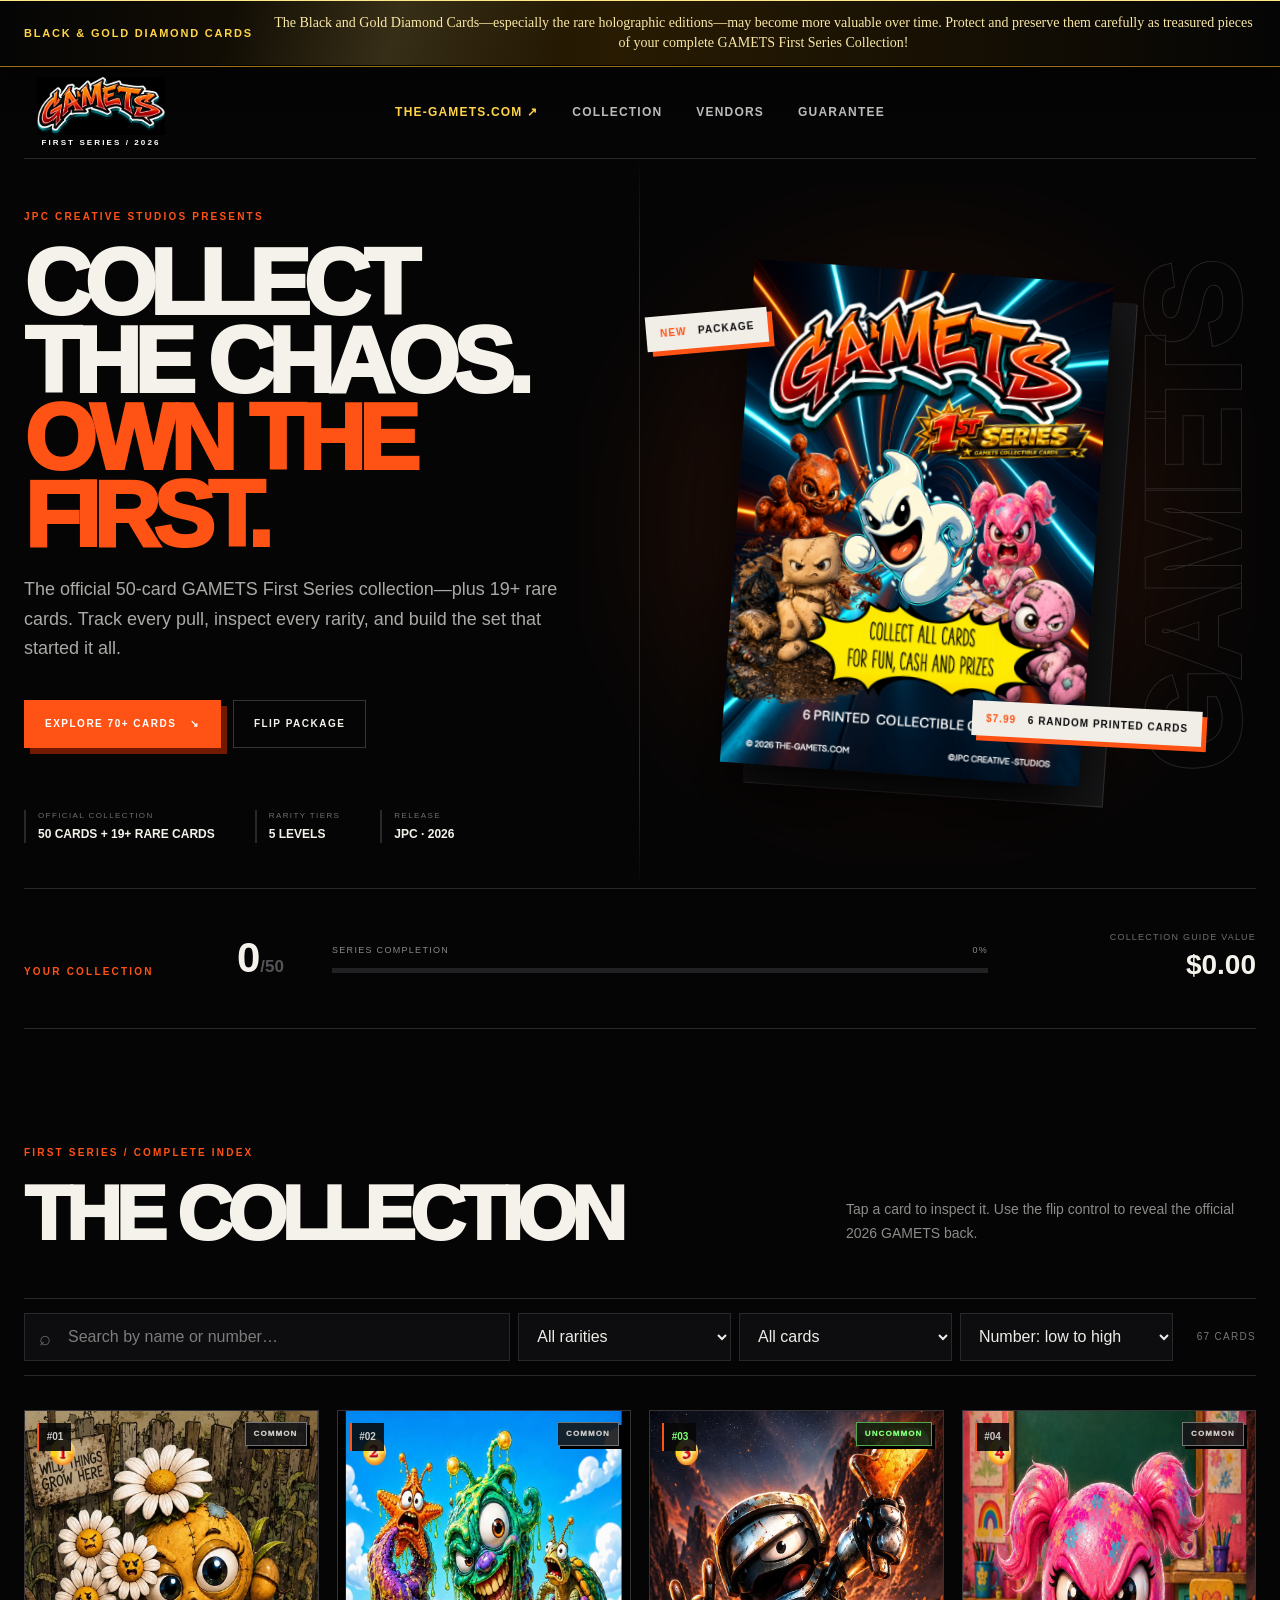
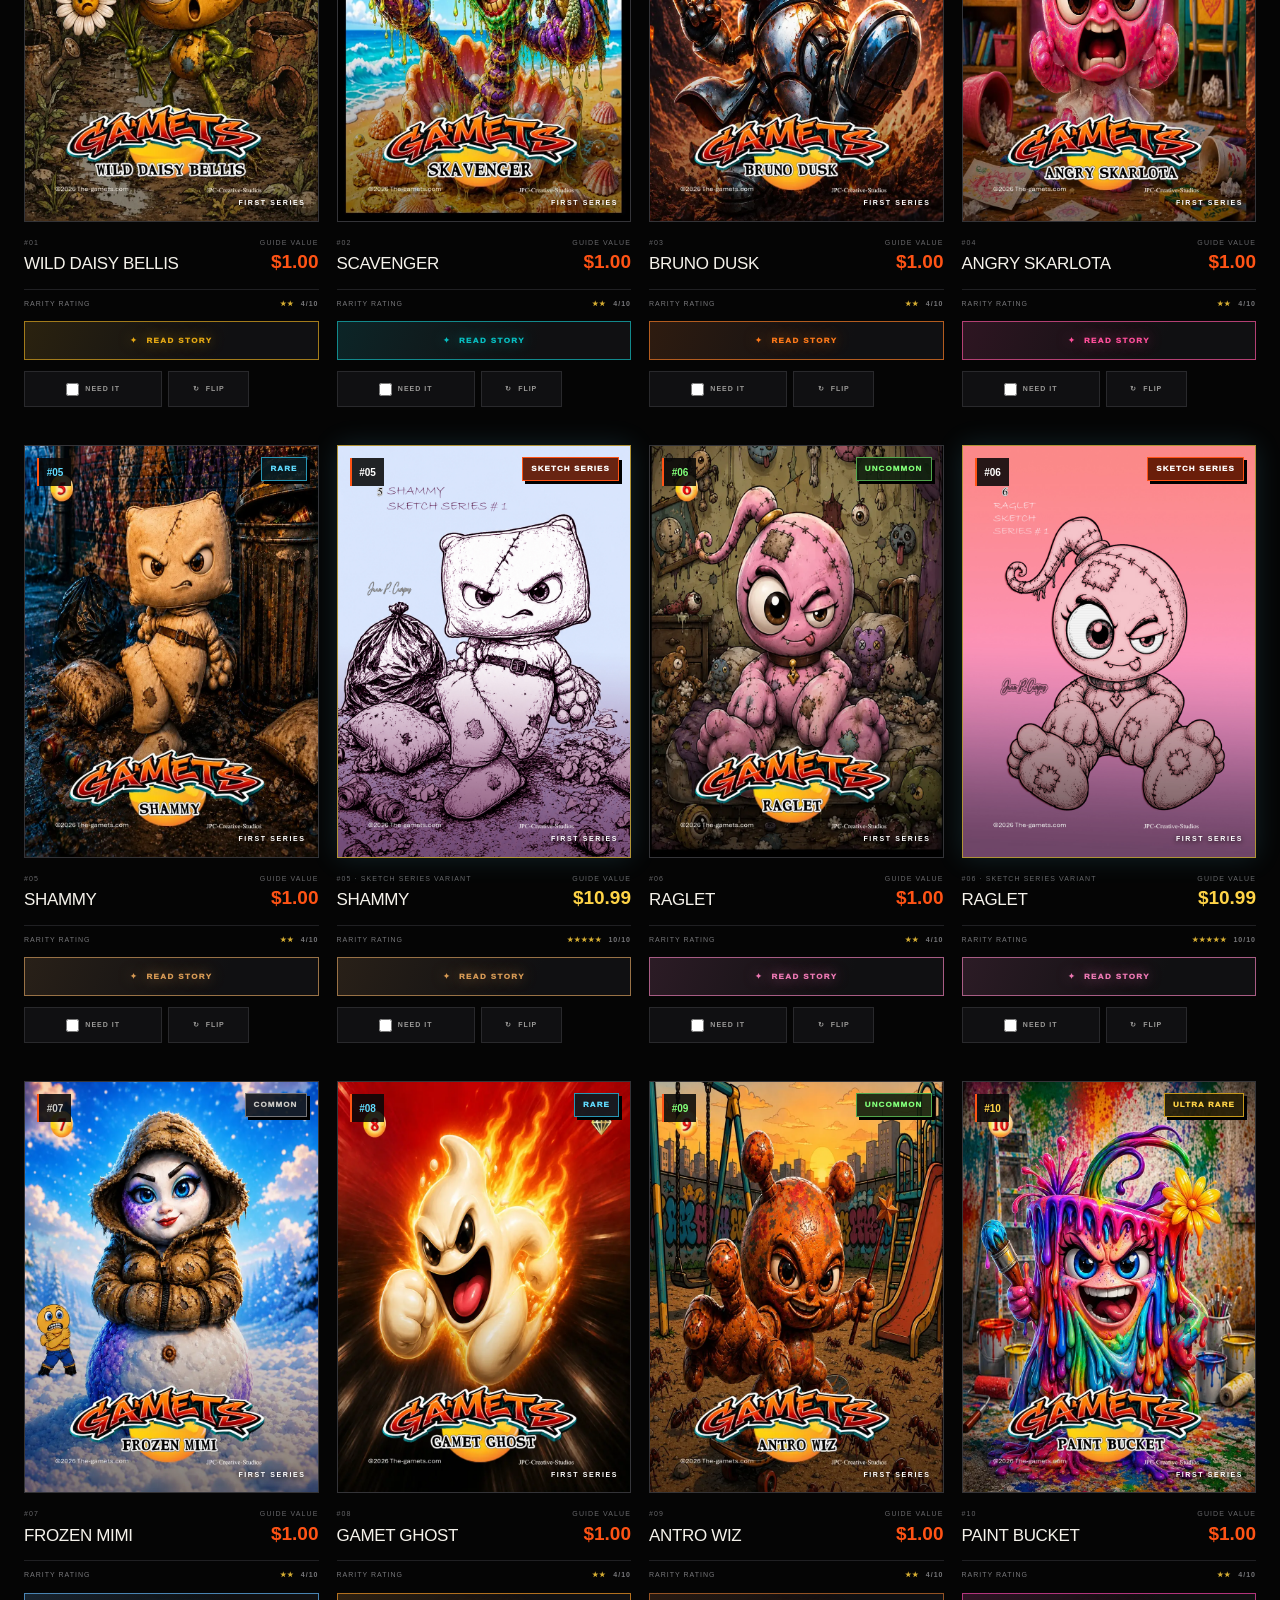
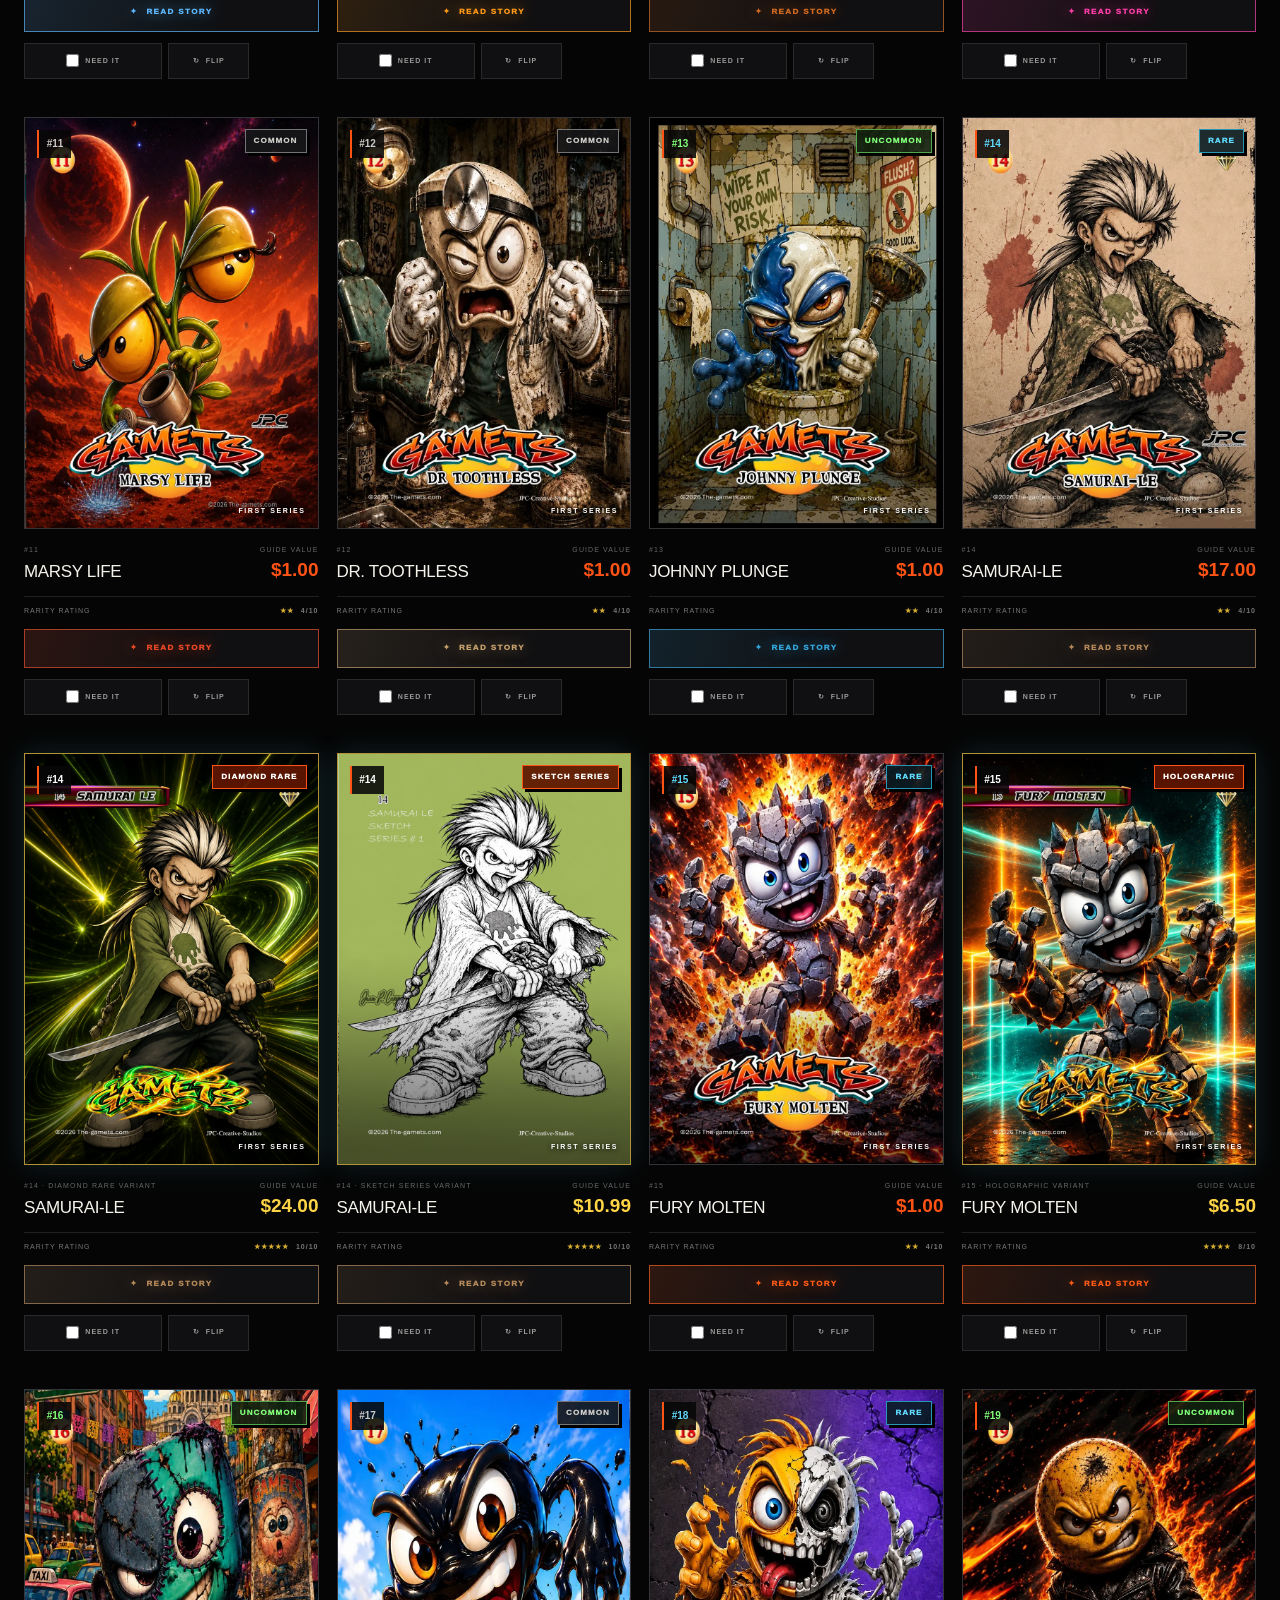
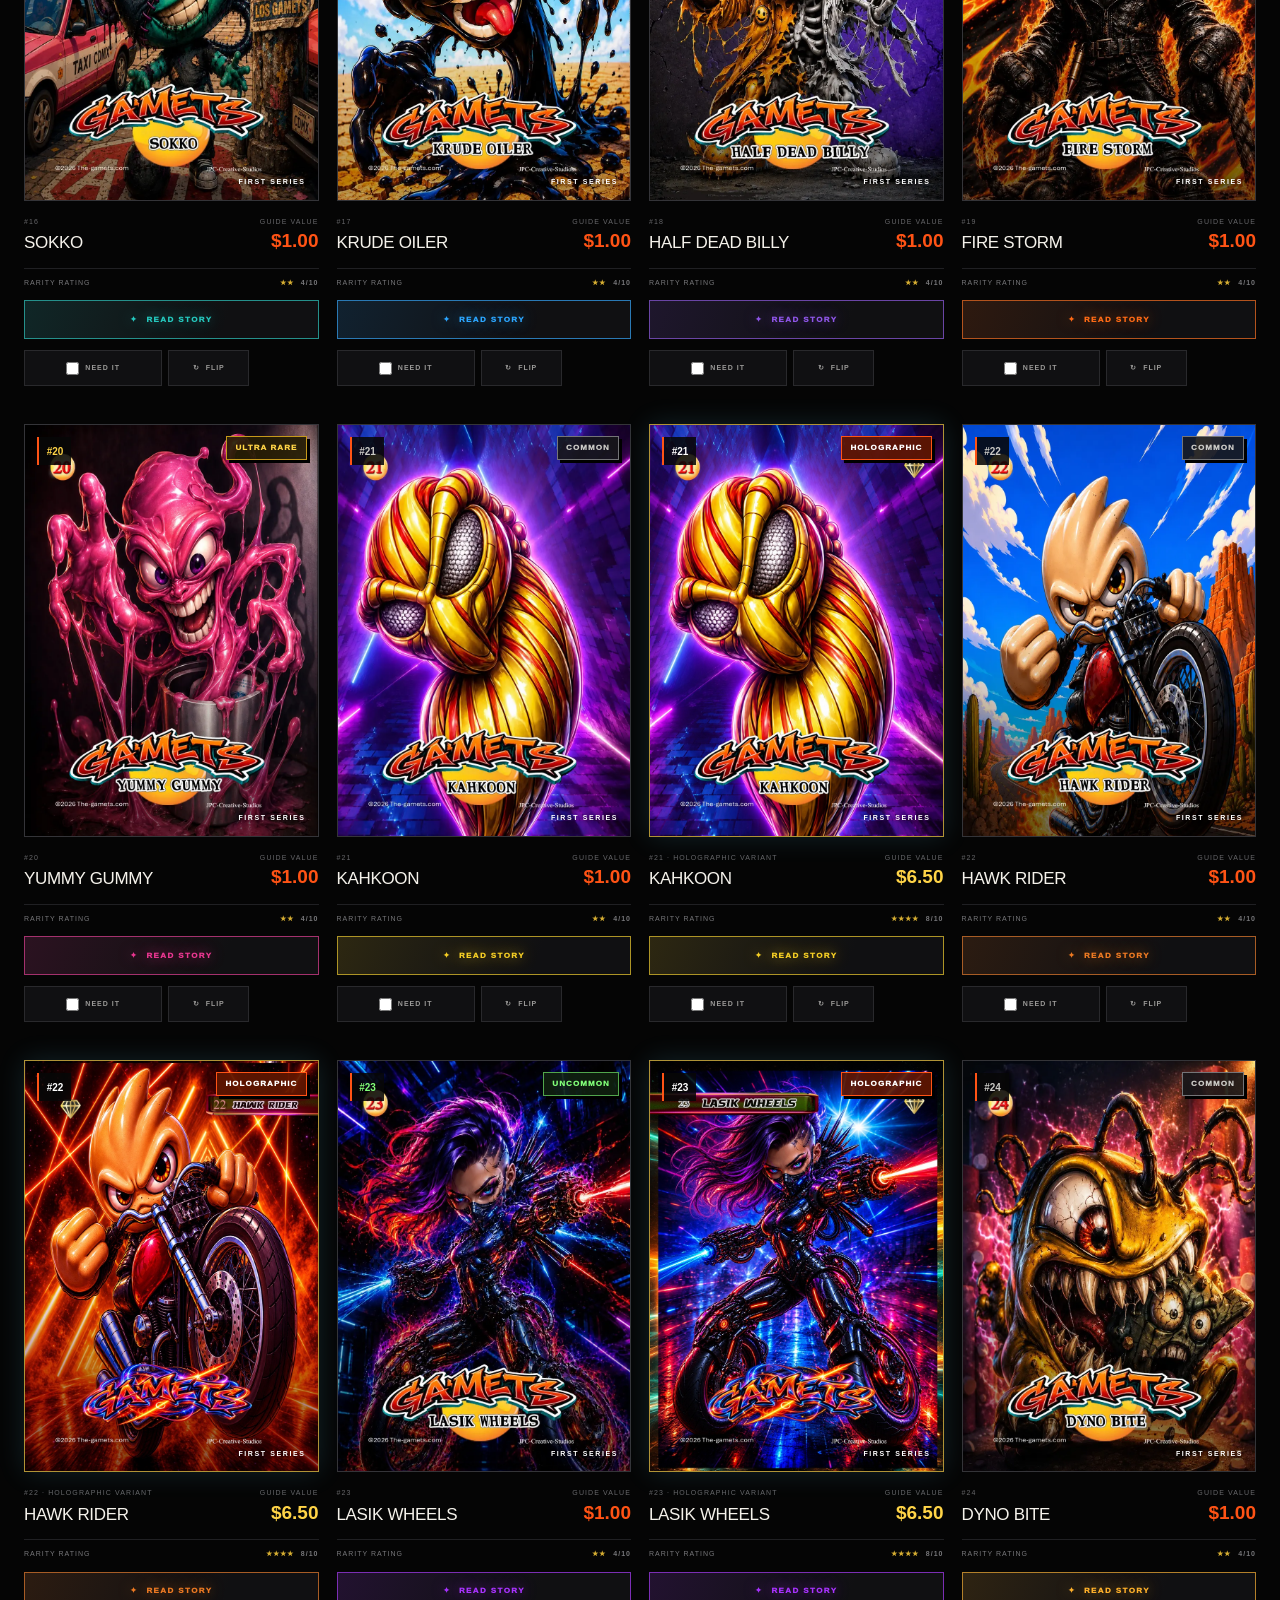
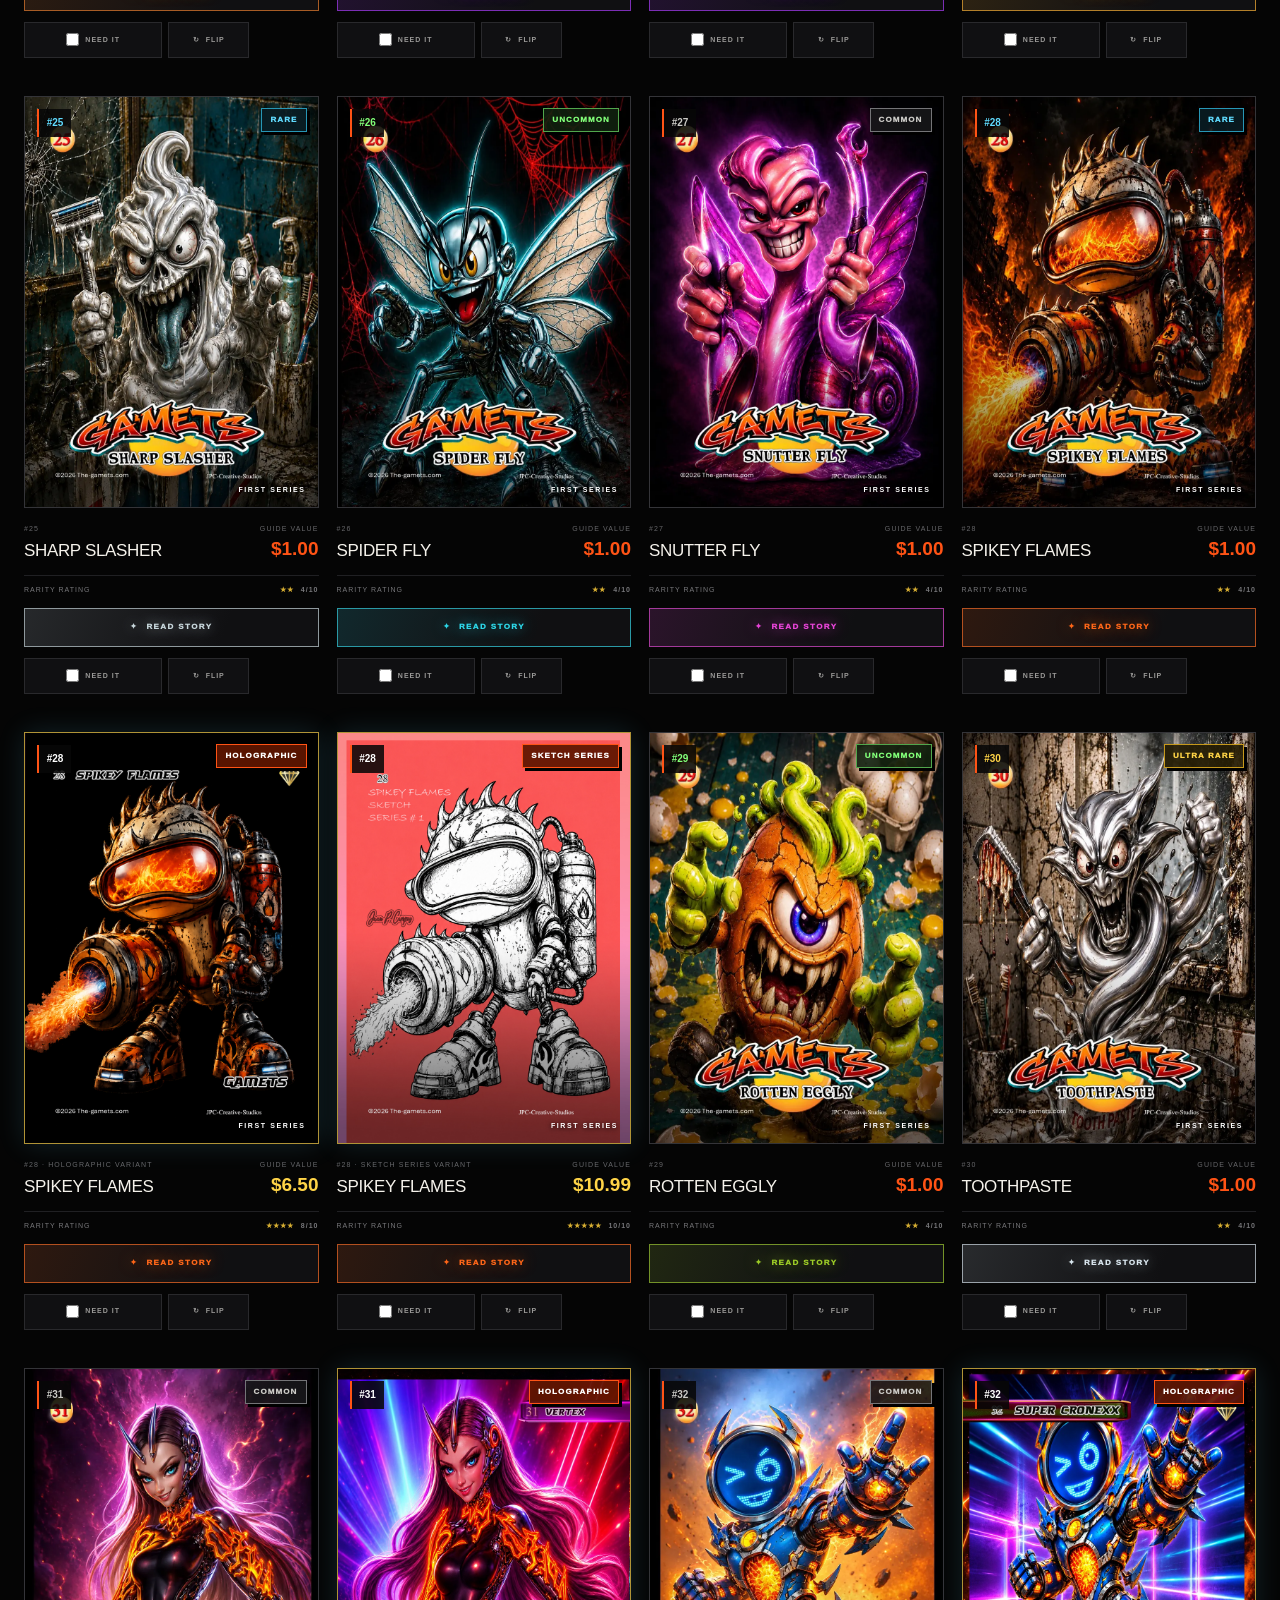
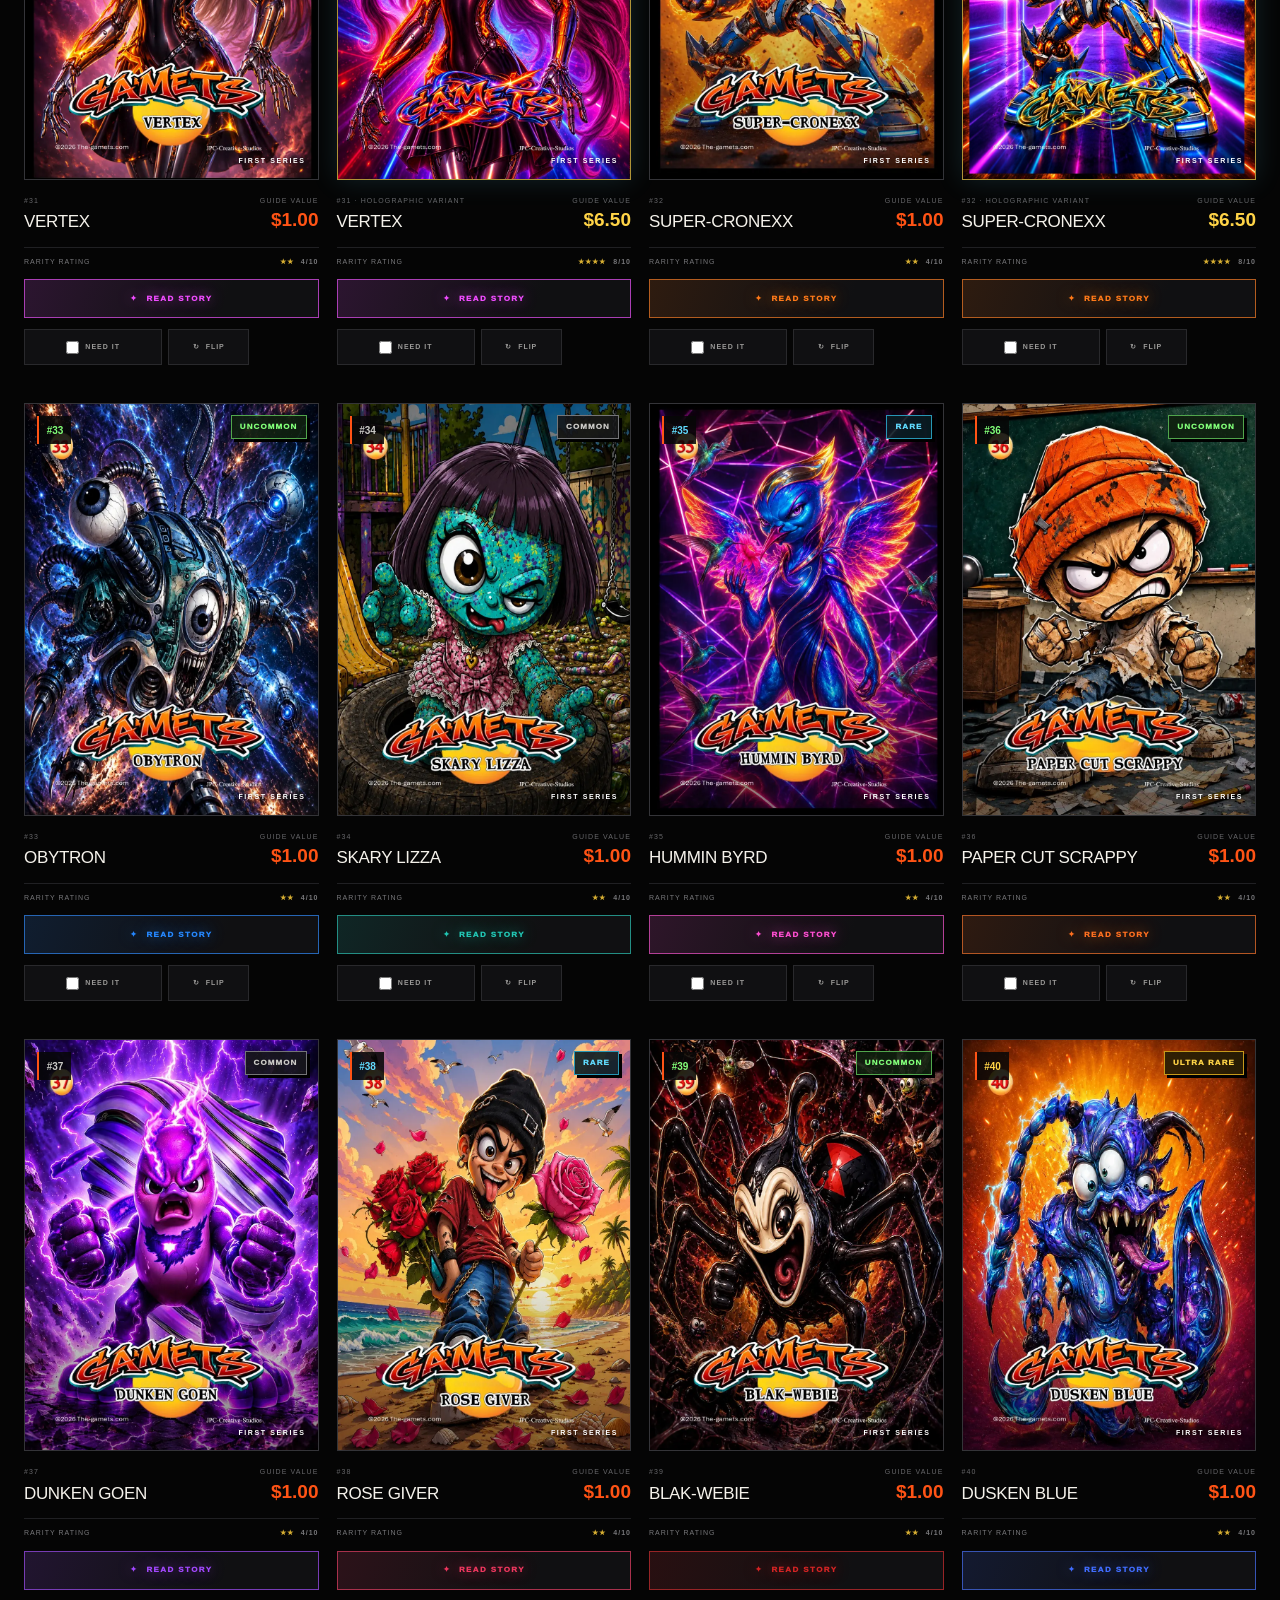
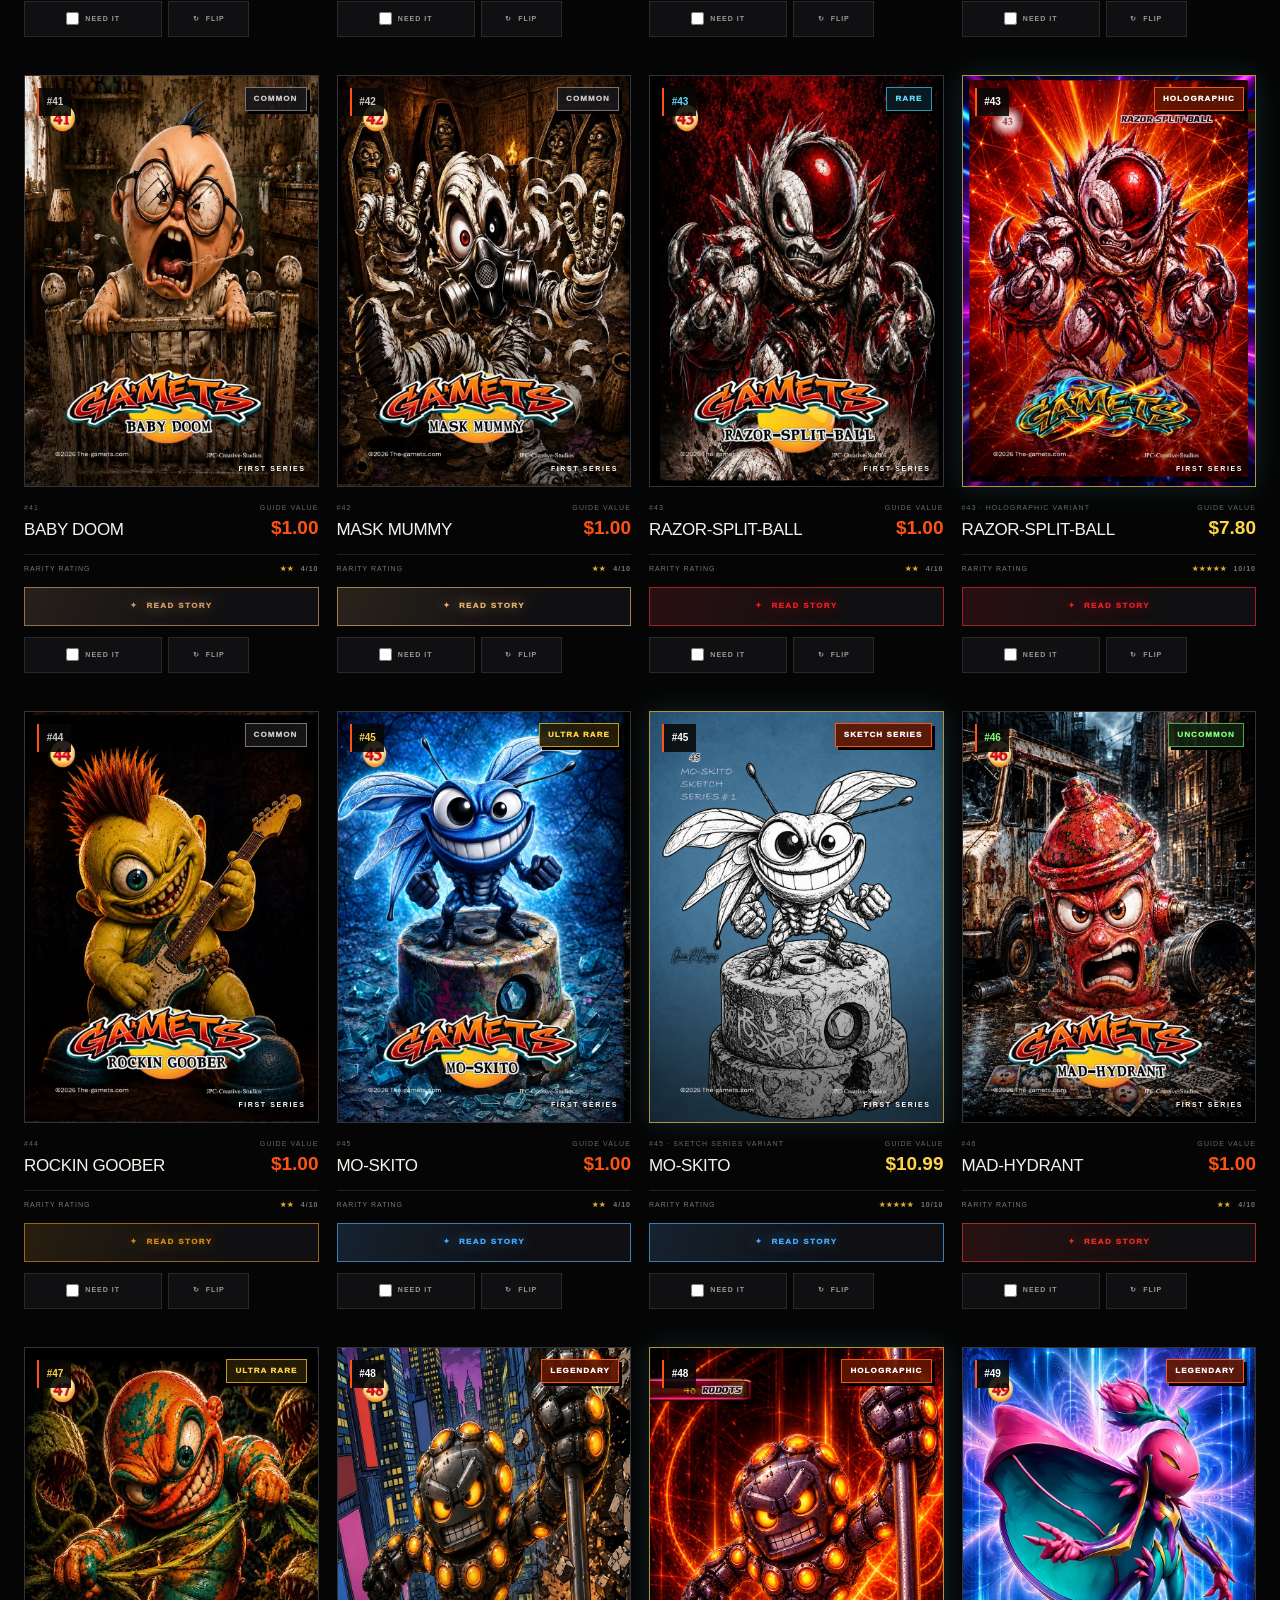
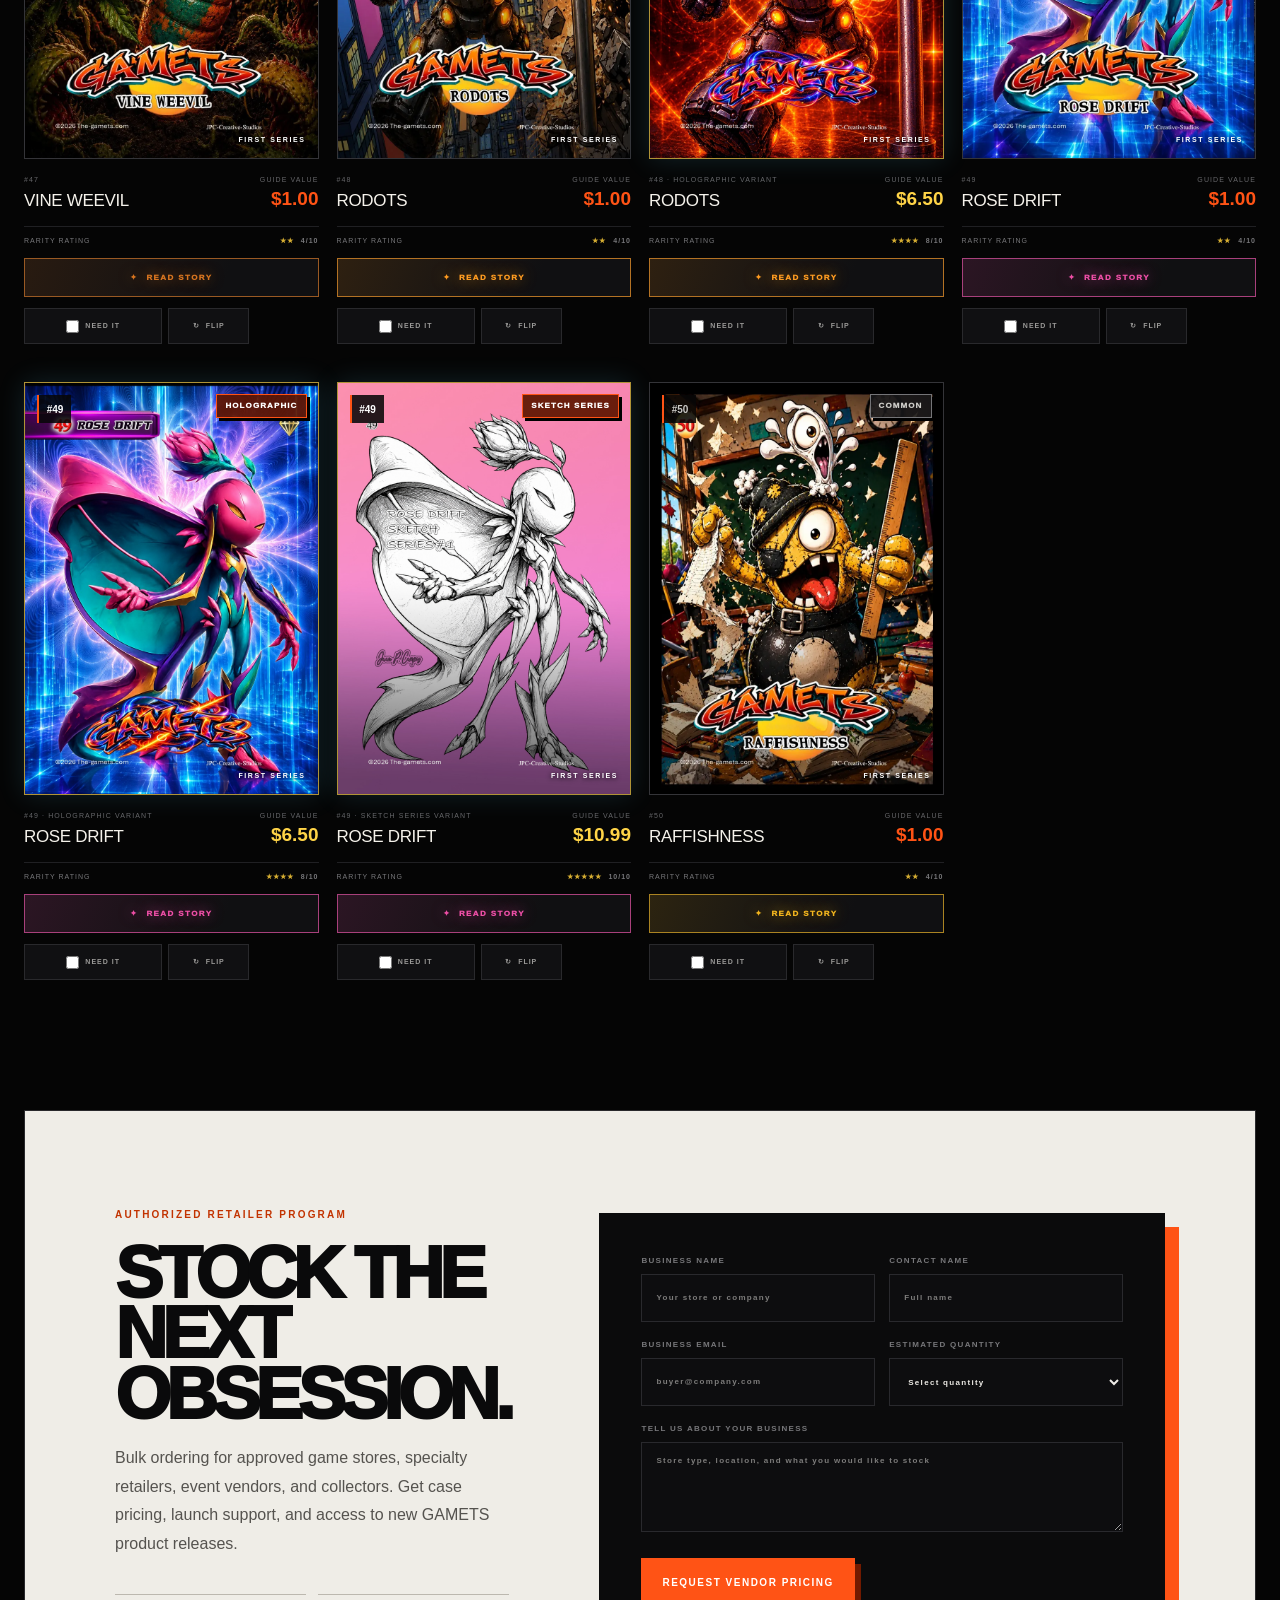
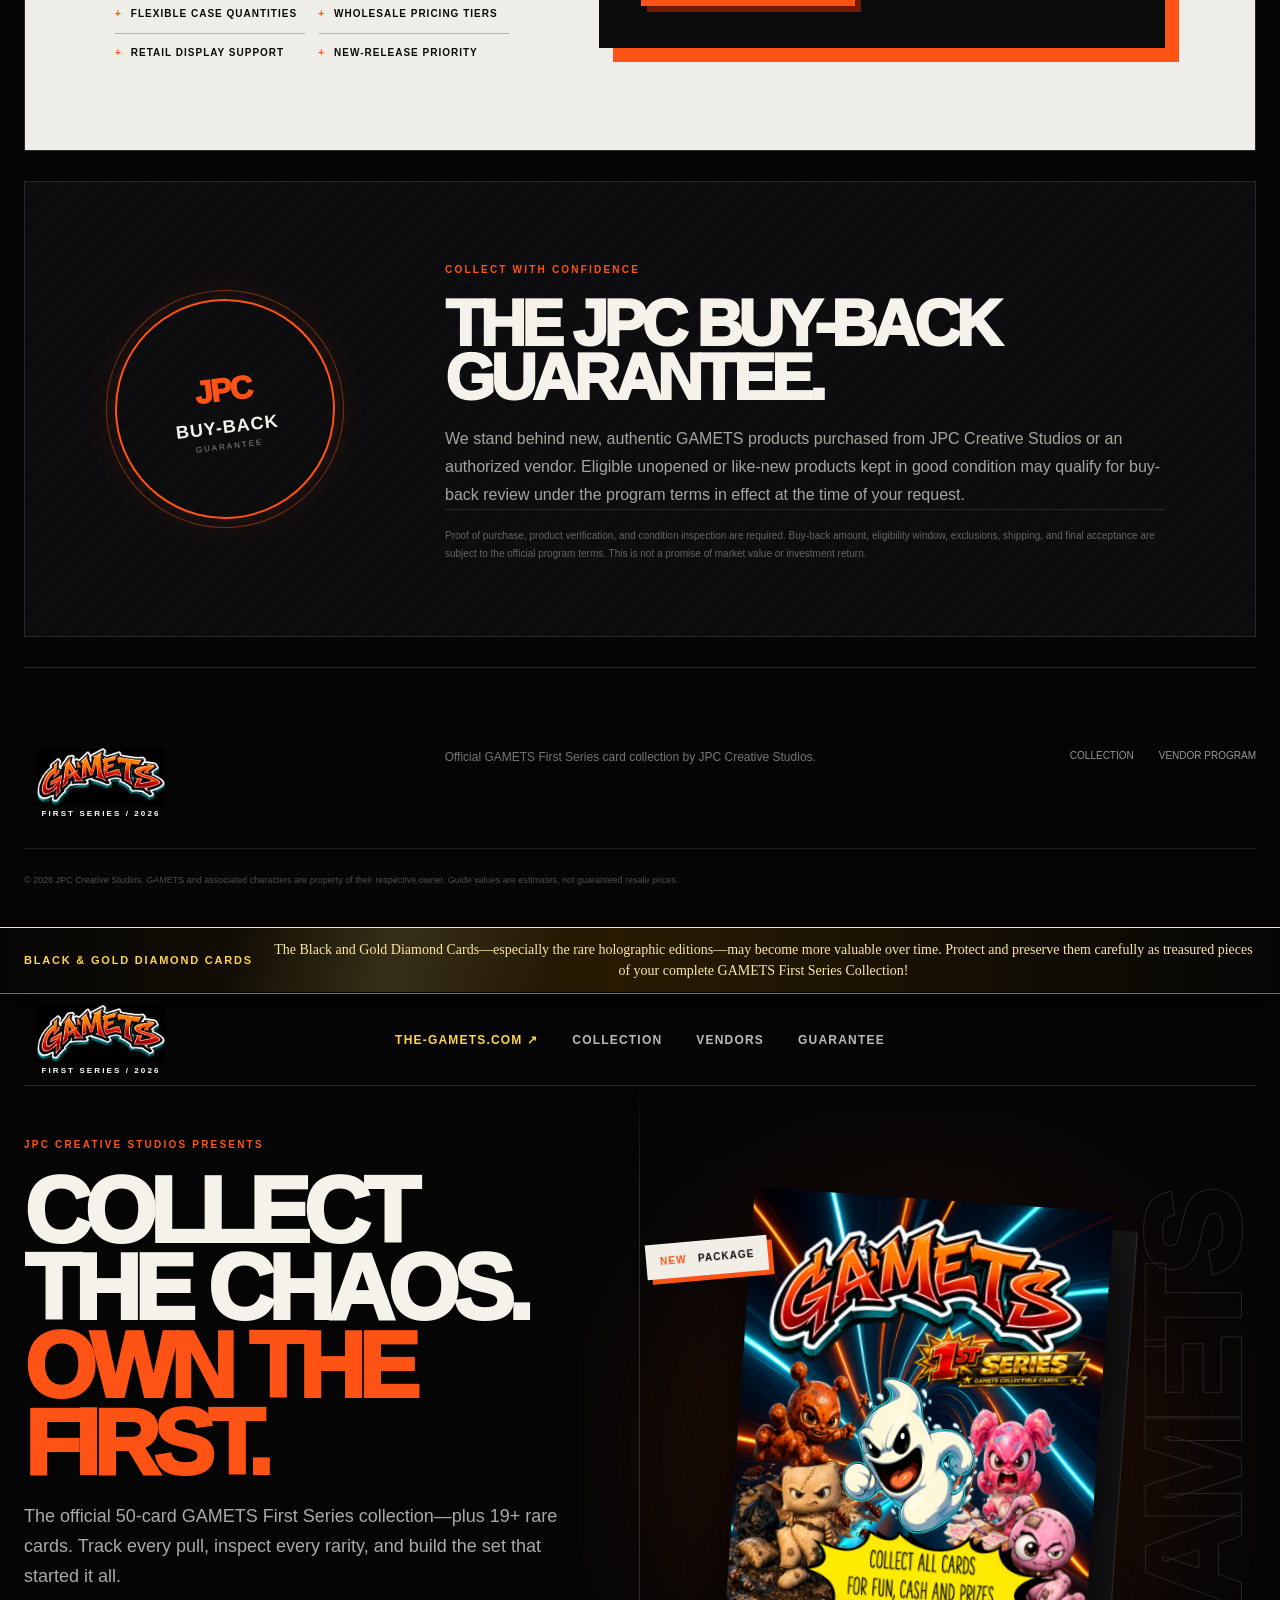
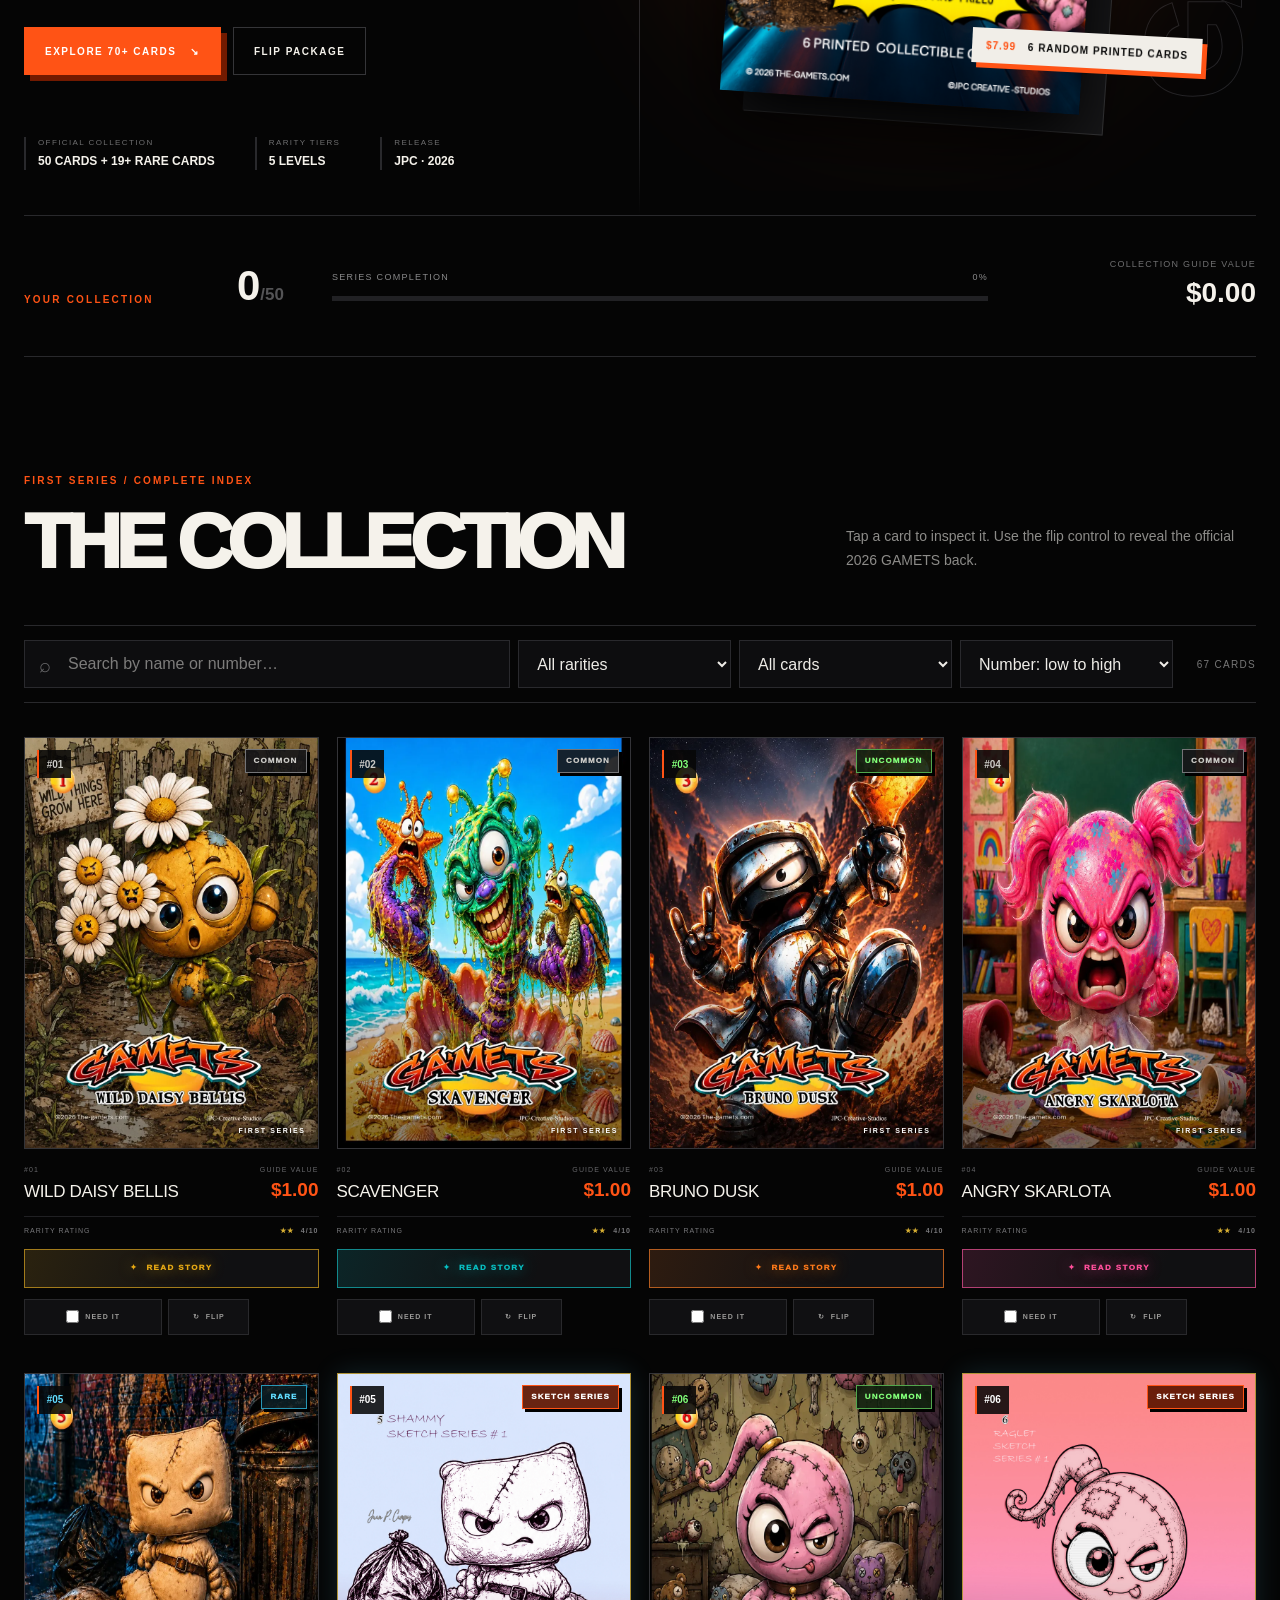
==== commit bbe3fa3b: "Update index.html" ====
--- a/gamets-first-series-2026/index.html
+++ b/gamets-first-series-2026/index.html
@@ -1,3 +1,5 @@
 <!DOCTYPE html><html lang="en"><head><meta charSet="utf-8"/><meta name="viewport" content="width=device-width, initial-scale=1"/><link rel="preload" as="image" href="./assets/branding/gamets-header-logo.png"/><link rel="preload" as="image" href="./assets/package/gamets-package-front.png"/><link rel="preload" as="image" href="./assets/package/gamets-package-back-vertical.png"/><link rel="preload" as="image" href="./assets/cards/card-01-front.webp?v=2026-august-update"/><link rel="preload" as="image" href="./assets/cards/JPC%202026%20BACK%20CARD%20LOGO.jpg?v=2026-jpc-official"/><link rel="preload" as="image" href="./assets/cards/card-02-front.webp?v=2026-august-update"/><link rel="preload" as="image" href="./assets/cards/card-03-front.webp?v=2026-august-update"/><link rel="preload" as="image" href="./assets/cards/card-04-front.webp?v=2026-august-update"/><link rel="preload" as="image" href="./assets/cards/card-05-front.webp?v=2026-august-update"/><link rel="preload" as="image" href="./assets/cards/sketch-series/card-05-sketch.jpg"/><link rel="stylesheet" href="./assets/index-CepBYhb_.css" data-rsc-css-href="./assets/index-CepBYhb_.css" data-precedence="vite-rsc/importer-resources"/><link rel="modulepreload" href="./assets/layout-segment-context-COUxbOkh.js" crossorigin=""/><link rel="modulepreload" href="./assets/rolldown-runtime-S-ySWqyJ.js" crossorigin=""/><link rel="modulepreload" href="./assets/index-DIJoVcxq.js" crossorigin=""/><link rel="modulepreload" href="./assets/framework-DjPHiq1u.js" crossorigin=""/><link rel="modulepreload" href="./assets/page-DWDm-tqt.js" crossorigin=""/><link rel="preload" as="image" href="./assets/cards/card-06-front.webp?v=2026-august-update"/><link rel="preload" as="image" href="./assets/cards/sketch-series/card-06-sketch.jpg"/><link rel="preload" as="image" href="./assets/cards/card-07-front.webp?v=2026-august-update"/><link rel="preload" as="image" href="./assets/cards/card-08-front.webp?v=2026-august-update"/><link rel="preload" as="image" href="./assets/cards/card-09-front.webp?v=2026-august-update"/><link rel="preload" as="image" href="./assets/cards/card-10-front.webp?v=2026-august-update"/><link rel="preload" as="image" href="./assets/cards/card-11-front.webp?v=2026-august-update"/><link rel="preload" as="image" href="./assets/cards/card-12-front.webp?v=2026-august-update"/><link rel="preload" as="image" href="./assets/cards/card-13-front.webp?v=2026-august-update"/><link rel="preload" as="image" href="./assets/cards/card-14-front.webp?v=2026-august-update"/><link rel="preload" as="image" href="./assets/cards/holographic/01-14-SAMURAI-LE-RARE-BG-DIAMOND.jpg"/><link rel="preload" as="image" href="./assets/cards/sketch-series/card-14-sketch.jpg"/><link rel="preload" as="image" href="./assets/cards/card-15-front.webp?v=2026-august-update"/><link rel="preload" as="image" href="./assets/cards/holographic/04-15-FURY-MOLTEN-RARE-BG-DIAMOND.jpg"/><link rel="preload" as="image" href="./assets/cards/card-16-front.webp?v=2026-august-update"/><link rel="preload" as="image" href="./assets/cards/card-17-front.webp?v=2026-august-update"/><link rel="preload" as="image" href="./assets/cards/card-18-front.webp?v=2026-august-update"/><link rel="preload" as="image" href="./assets/cards/card-19-front.webp?v=2026-august-update"/><link rel="preload" as="image" href="./assets/cards/card-20-front.webp?v=2026-august-update"/><link rel="preload" as="image" href="./assets/cards/card-21-front.webp?v=2026-august-update"/><link rel="preload" as="image" href="./assets/cards/holographic/09-21-KAHKOON-BLACK-DIAMOND-RARE-CARD.jpg"/><link rel="preload" as="image" href="./assets/cards/card-22-front.webp?v=2026-august-update"/><link rel="preload" as="image" href="./assets/cards/holographic/08-22-HAWK-RIDER-RARE-DIAMOND-GNB-HOLOGRAPHIC.jpg"/><link rel="preload" as="image" href="./assets/cards/card-23-front.webp?v=2026-august-update"/><link rel="preload" as="image" href="./assets/cards/holographic/01-23-LASIK-WHEELS.jpg"/><link rel="preload" as="image" href="./assets/cards/card-24-front.webp?v=2026-august-update"/><link rel="preload" as="image" href="./assets/cards/card-25-front.webp?v=2026-august-update"/><link rel="preload" as="image" href="./assets/cards/card-26-front.webp?v=2026-august-update"/><link rel="preload" as="image" href="./assets/cards/card-27-front.webp?v=2026-august-update"/><link rel="preload" as="image" href="./assets/cards/card-28-front.webp?v=2026-august-update"/><link rel="preload" as="image" href="./assets/cards/holographic/02-28-SPIKE-FLAMES-RARE-BG-DIAMOND.jpg"/><link rel="preload" as="image" href="./assets/cards/sketch-series/card-28-sketch.jpg"/><link rel="preload" as="image" href="./assets/cards/card-29-front.webp?v=2026-august-update"/><link rel="preload" as="image" href="./assets/cards/card-30-front.webp?v=2026-august-update"/><link rel="preload" as="image" href="./assets/cards/card-31-front.webp?v=2026-august-update"/><link rel="preload" as="image" href="./assets/cards/holographic/10-31-VERTEX-RARE-HOLOGRAPHIC.jpg"/><link rel="preload" as="image" href="./assets/cards/card-32-front.webp?v=2026-august-update"/><link rel="preload" as="image" href="./assets/cards/holographic/03-32-SUPER-CRONEXX-RARE-BG-DIOMAND.jpg"/><link rel="preload" as="image" href="./assets/cards/card-33-front.webp?v=2026-august-update"/><link rel="preload" as="image" href="./assets/cards/card-34-front.webp?v=2026-august-update"/><link rel="preload" as="image" href="./assets/cards/card-35-front.webp?v=2026-august-update"/><link rel="preload" as="image" href="./assets/cards/card-36-front.webp?v=2026-august-update"/><link rel="preload" as="image" href="./assets/cards/card-37-front.webp?v=2026-august-update"/><link rel="preload" as="image" href="./assets/cards/card-38-front.webp?v=2026-august-update"/><link rel="preload" as="image" href="./assets/cards/card-39-front.webp?v=2026-august-update"/><link rel="preload" as="image" href="./assets/cards/card-40-front.webp?v=2026-august-update"/><link rel="preload" as="image" href="./assets/cards/card-41-front.webp?v=2026-august-update"/><link rel="preload" as="image" href="./assets/cards/card-42-front.webp?v=2026-august-update"/><link rel="preload" as="image" href="./assets/cards/card-43-front.webp?v=2026-august-update"/><link rel="preload" as="image" href="./assets/cards/holographic/05-43-RAZOR-SPLIT-BALL-RARE-BG-DIAMOND.jpg"/><link rel="preload" as="image" href="./assets/cards/card-44-front.webp?v=2026-august-update"/><link rel="preload" as="image" href="./assets/cards/card-45-front.webp?v=2026-august-update"/><link rel="preload" as="image" href="./assets/cards/sketch-series/card-45-sketch.jpg"/><link rel="preload" as="image" href="./assets/cards/card-46-front.webp?v=2026-august-update"/><link rel="preload" as="image" href="./assets/cards/card-47-front.webp?v=2026-august-update"/><link rel="preload" as="image" href="./assets/cards/card-48-front.webp?v=2026-august-update"/><link rel="preload" as="image" href="./assets/cards/holographic/07-48-RODOTS-HOLOGRAPHIC.jpg"/><link rel="preload" as="image" href="./assets/cards/card-49-front.webp?v=2026-august-update"/><link rel="preload" as="image" href="./assets/cards/holographic/06-49-ROSE-DRIFT-RARE-HOLOGRAPHIC.jpg"/><link rel="preload" as="image" href="./assets/cards/sketch-series/card-49-sketch.jpg"/><link rel="preload" as="image" href="./assets/cards/card-50-front.webp?v=2026-august-update"/><title>GAMETS First Series — 50 Official Cards + 19+ Rare Cards</title><meta name="description" content="Explore, collect, flip, and value 50 official JPC Creative Studios GAMETS First Series cards plus 19+ rare cards."/><meta property="og:title" content="GAMETS First Series — 50 Official Cards + 19+ Rare Cards"/><meta property="og:description" content="Collect the chaos. Track all 50 official JPC Creative Studios GAMETS cards."/><meta property="og:type" content="website"/><meta property="og:image" content="https://the-gamets.com/og.png"/><meta property="og:image:width" content="1200"/><meta property="og:image:height" content="630"/><meta property="og:image:alt" content="GAMETS First Series official 50-card collection"/><meta name="twitter:card" content="summary_large_image"/><meta name="twitter:title" content="GAMETS First Series — 50 Official Cards + 19+ Rare Cards"/><meta name="twitter:description" content="Collect the chaos. Track all 50 official JPC Creative Studios GAMETS cards."/><meta name="twitter:image" content="https://the-gamets.com/og.png"/><link rel="icon" href="https://the-gamets.com/assets/cards/JPC%202026%20BACK%20CARD%20LOGO.jpg"/><script>self.__VINEXT_RSC_PARAMS__={}</script><script>self.__VINEXT_RSC_NAV__={"pathname":"/","searchParams":[]}</script><link rel="modulepreload" href="./assets/index-DIJoVcxq.js" />
 </head><body><main id="top"><a class="skip-link" href="#collection">Skip to card collection</a><aside class="diamond-notice" aria-label="Black and Gold Diamond Card collector notice"><strong>Black &amp; Gold Diamond Cards</strong><p>The Black and Gold Diamond Cards—especially the rare holographic editions—may become more valuable over time. Protect and preserve them carefully as treasured pieces of your complete GAMETS First Series Collection!</p></aside><header class="site-header"><a class="brand" href="#top" aria-label="GAMETS First Series home"><img class="brand-main" src="./assets/branding/gamets-header-logo.png" alt="GAMETS"/><span class="brand-sub">FIRST SERIES / 2026</span></a><nav aria-label="Main navigation"><a class="main-site-link" href="https://the-gamets.com" target="_blank" rel="noreferrer">the-gamets.com ↗</a><a href="#collection">Collection</a><a href="#vendors">Vendors</a><a href="#guarantee">Guarantee</a></nav></header><section class="hero" aria-labelledby="hero-title"><div class="hero-copy"><span class="eyebrow">JPC Creative Studios presents</span><h1 id="hero-title">Collect the chaos.<br/><em>Own the first.</em></h1><p class="hero-lede">The official 50-card GAMETS First Series collection—plus 19+ rare cards. Track every pull, inspect every rarity, and build the set that started it all.</p><div class="hero-actions"><a class="button button-primary" href="#collection">Explore 70+ Cards <span aria-hidden="true">↘</span></a><button class="button button-quiet">Flip package</button></div><dl class="hero-stats"><div><dt>Official Collection</dt><dd>50 cards + 19+ rare cards</dd></div><div><dt>Rarity tiers</dt><dd>5 levels</dd></div><div><dt>Release</dt><dd>JPC · 2026</dd></div></dl></div><div class="hero-visual" aria-label="Featured GAMETS package containing six random printed cards for $7.99"><div class="hero-halo"></div><div class="hero-card hero-package " role="button" tabindex="0" aria-label="Package, $7.99 for six random printed cards. Show back"><div class="package-flip-inner"><div class="package-face package-front"><img src="./assets/package/gamets-package-front.png" alt="GAMETS First Series package front"/></div><div class="package-face package-back"><img src="./assets/package/gamets-package-back-vertical.png" alt="GAMETS package information back with QR code and barcode"/></div></div></div><div class="feature-tag feature-tag-top"><span>NEW</span> PACKAGE</div><div class="feature-tag feature-tag-bottom"><span>$7.99</span> 6 RANDOM PRINTED CARDS</div></div></section><section class="tracker" aria-label="Collection progress"><div class="tracker-label"><span class="eyebrow">Your collection</span><strong>0<span>/50</span></strong></div><div class="progress-wrap"><div class="progress-copy"><span>Series completion</span><span>0<!-- -->%</span></div><div class="progress-track" role="progressbar" aria-valuenow="0" aria-valuemin="0" aria-valuemax="50" aria-label="0 of 50 cards collected"><span style="width:0%"></span></div></div><div class="tracker-value"><span>Collection guide value</span><strong>$<!-- -->0.00</strong></div></section><section class="collection" id="collection" aria-labelledby="collection-title"><div class="section-heading"><div><span class="eyebrow">First Series / Complete index</span><h2 id="collection-title">The collection</h2></div><p>Tap a card to inspect it. Use the flip control to reveal the official 2026 GAMETS back.</p></div><div class="filter-bar"><label class="search-field"><span class="sr-only">Search cards</span><span aria-hidden="true">⌕</span><input placeholder="Search by name or number…" value=""/></label><label><span class="sr-only">Filter by rarity</span><select><option selected="">All rarities</option><option>Common</option><option>Uncommon</option><option>Rare</option><option>Ultra Rare</option><option>Legendary</option></select></label><label><span class="sr-only">Filter by collection status</span><select><option selected="">All cards</option><option>Collected</option><option>Still needed</option></select></label><label><span class="sr-only">Sort cards</span><select><option selected="">Number: low to high</option><option>Number: high to low</option><option>Value: high to low</option><option>Value: low to high</option><option>Rarity</option></select></label><span class="results-count">67<!-- --> cards</span></div><div class="card-grid" aria-live="polite"><article class="collector-card  "><div class="flip-stage " role="button" tabindex="0" aria-label="Open large view for card 1, Wild Daisy Bellis"><div class="flip-inner"><div class="flip-face flip-front"><div class="artwork artwork-front rarity-common "><img src="./assets/cards/card-01-front.webp?v=2026-august-update" alt="Wild Daisy Bellis, GAMETS card 1 front"/><span class="card-index">#<!-- -->01</span><span class="card-series">FIRST SERIES</span></div></div><div class="flip-face flip-back"><div class="artwork artwork-back rarity-common "><img src="./assets/cards/JPC%202026%20BACK%20CARD%20LOGO.jpg?v=2026-jpc-official" alt="Official GAMETS shared card back"/><span class="card-index">#<!-- -->01</span><span class="card-series">FIRST SERIES</span></div></div></div><span class="rarity-badge rarity-common">Common</span></div><div class="card-info"><div class="card-title-row"><div><small>#<!-- -->01<!-- --> </small><h3>Wild Daisy Bellis</h3></div><div class="value"><small>Guide value</small><strong>$<!-- -->1.00</strong></div></div><div class="rating"><span>Rarity rating</span><strong>★★<!-- --> <i>4<!-- -->/10</i></strong></div><button class="story-button" style="--story-accent:#e6a914"><span aria-hidden="true">✦</span> Read story</button><div class="card-actions"><label class="check-control"><input type="checkbox"/><span>Need it</span></label><button aria-pressed="false"><span aria-hidden="true">↻</span> Flip</button></div></div></article><article class="collector-card  "><div class="flip-stage " role="button" tabindex="0" aria-label="Open large view for card 2, Scavenger"><div class="flip-inner"><div class="flip-face flip-front"><div class="artwork artwork-front rarity-common "><img src="./assets/cards/card-02-front.webp?v=2026-august-update" alt="Scavenger, GAMETS card 2 front"/><span class="card-index">#<!-- -->02</span><span class="card-series">FIRST SERIES</span></div></div><div class="flip-face flip-back"><div class="artwork artwork-back rarity-common "><img src="./assets/cards/JPC%202026%20BACK%20CARD%20LOGO.jpg?v=2026-jpc-official" alt="Official GAMETS shared card back"/><span class="card-index">#<!-- -->02</span><span class="card-series">FIRST SERIES</span></div></div></div><span class="rarity-badge rarity-common">Common</span></div><div class="card-info"><div class="card-title-row"><div><small>#<!-- -->02<!-- --> </small><h3>Scavenger</h3></div><div class="value"><small>Guide value</small><strong>$<!-- -->1.00</strong></div></div><div class="rating"><span>Rarity rating</span><strong>★★<!-- --> <i>4<!-- -->/10</i></strong></div><button class="story-button" style="--story-accent:#08bfc2"><span aria-hidden="true">✦</span> Read story</button><div class="card-actions"><label class="check-control"><input type="checkbox"/><span>Need it</span></label><button aria-pressed="false"><span aria-hidden="true">↻</span> Flip</button></div></div></article><article class="collector-card  "><div class="flip-stage " role="button" tabindex="0" aria-label="Open large view for card 3, Bruno Dusk"><div class="flip-inner"><div class="flip-face flip-front"><div class="artwork artwork-front rarity-uncommon "><img src="./assets/cards/card-03-front.webp?v=2026-august-update" alt="Bruno Dusk, GAMETS card 3 front"/><span class="card-index">#<!-- -->03</span><span class="card-series">FIRST SERIES</span></div></div><div class="flip-face flip-back"><div class="artwork artwork-back rarity-uncommon "><img src="./assets/cards/JPC%202026%20BACK%20CARD%20LOGO.jpg?v=2026-jpc-official" alt="Official GAMETS shared card back"/><span class="card-index">#<!-- -->03</span><span class="card-series">FIRST SERIES</span></div></div></div><span class="rarity-badge rarity-uncommon">Uncommon</span></div><div class="card-info"><div class="card-title-row"><div><small>#<!-- -->03<!-- --> </small><h3>Bruno Dusk</h3></div><div class="value"><small>Guide value</small><strong>$<!-- -->1.00</strong></div></div><div class="rating"><span>Rarity rating</span><strong>★★<!-- --> <i>4<!-- -->/10</i></strong></div><button class="story-button" style="--story-accent:#ff7a1a"><span aria-hidden="true">✦</span> Read story</button><div class="card-actions"><label class="check-control"><input type="checkbox"/><span>Need it</span></label><button aria-pressed="false"><span aria-hidden="true">↻</span> Flip</button></div></div></article><article class="collector-card  "><div class="flip-stage " role="button" tabindex="0" aria-label="Open large view for card 4, Angry Skarlota"><div class="flip-inner"><div class="flip-face flip-front"><div class="artwork artwork-front rarity-common "><img src="./assets/cards/card-04-front.webp?v=2026-august-update" alt="Angry Skarlota, GAMETS card 4 front"/><span class="card-index">#<!-- -->04</span><span class="card-series">FIRST SERIES</span></div></div><div class="flip-face flip-back"><div class="artwork artwork-back rarity-common "><img src="./assets/cards/JPC%202026%20BACK%20CARD%20LOGO.jpg?v=2026-jpc-official" alt="Official GAMETS shared card back"/><span class="card-index">#<!-- -->04</span><span class="card-series">FIRST SERIES</span></div></div></div><span class="rarity-badge rarity-common">Common</span></div><div class="card-info"><div class="card-title-row"><div><small>#<!-- -->04<!-- --> </small><h3>Angry Skarlota</h3></div><div class="value"><small>Guide value</small><strong>$<!-- -->1.00</strong></div></div><div class="rating"><span>Rarity rating</span><strong>★★<!-- --> <i>4<!-- -->/10</i></strong></div><button class="story-button" style="--story-accent:#ff4f9b"><span aria-hidden="true">✦</span> Read story</button><div class="card-actions"><label class="check-control"><input type="checkbox"/><span>Need it</span></label><button aria-pressed="false"><span aria-hidden="true">↻</span> Flip</button></div></div></article><article class="collector-card  "><div class="flip-stage " role="button" tabindex="0" aria-label="Open large view for card 5, Shammy"><div class="flip-inner"><div class="flip-face flip-front"><div class="artwork artwork-front rarity-rare "><img src="./assets/cards/card-05-front.webp?v=2026-august-update" alt="Shammy, GAMETS card 5 front"/><span class="card-index">#<!-- -->05</span><span class="card-series">FIRST SERIES</span></div></div><div class="flip-face flip-back"><div class="artwork artwork-back rarity-rare "><img src="./assets/cards/JPC%202026%20BACK%20CARD%20LOGO.jpg?v=2026-jpc-official" alt="Official GAMETS shared card back"/><span class="card-index">#<!-- -->05</span><span class="card-series">FIRST SERIES</span></div></div></div><span class="rarity-badge rarity-rare">Rare</span></div><div class="card-info"><div class="card-title-row"><div><small>#<!-- -->05<!-- --> </small><h3>Shammy</h3></div><div class="value"><small>Guide value</small><strong>$<!-- -->1.00</strong></div></div><div class="rating"><span>Rarity rating</span><strong>★★<!-- --> <i>4<!-- -->/10</i></strong></div><button class="story-button" style="--story-accent:#d89b55"><span aria-hidden="true">✦</span> Read story</button><div class="card-actions"><label class="check-control"><input type="checkbox"/><span>Need it</span></label><button aria-pressed="false"><span aria-hidden="true">↻</span> Flip</button></div></div></article><article class="collector-card  is-holographic"><div class="flip-stage " role="button" tabindex="0" aria-label="Open large view for card 5, Shammy"><div class="flip-inner"><div class="flip-face flip-front"><div class="artwork artwork-front rarity-legendary "><img src="./assets/cards/sketch-series/card-05-sketch.jpg" alt="Shammy, GAMETS card 5 front"/><span class="card-index">#<!-- -->05</span><span class="card-series">FIRST SERIES</span></div></div><div class="flip-face flip-back"><div class="artwork artwork-back rarity-legendary "><img src="./assets/cards/JPC%202026%20BACK%20CARD%20LOGO.jpg?v=2026-jpc-official" alt="Official GAMETS shared card back"/><span class="card-index">#<!-- -->05</span><span class="card-series">FIRST SERIES</span></div></div></div><span class="rarity-badge rarity-legendary">Sketch Series</span></div><div class="card-info"><div class="card-title-row"><div><small>#<!-- -->05<!-- --> <!-- -->· SKETCH SERIES VARIANT</small><h3>Shammy</h3></div><div class="value"><small>Guide value</small><strong>$<!-- -->10.99</strong></div></div><div class="rating"><span>Rarity rating</span><strong>★★★★★<!-- --> <i>10<!-- -->/10</i></strong></div><button class="story-button" style="--story-accent:#d89b55"><span aria-hidden="true">✦</span> Read story</button><div class="card-actions"><label class="check-control"><input type="checkbox"/><span>Need it</span></label><button aria-pressed="false"><span aria-hidden="true">↻</span> Flip</button></div></div></article><article class="collector-card  "><div class="flip-stage " role="button" tabindex="0" aria-label="Open large view for card 6, Raglet"><div class="flip-inner"><div class="flip-face flip-front"><div class="artwork artwork-front rarity-uncommon "><img src="./assets/cards/card-06-front.webp?v=2026-august-update" alt="Raglet, GAMETS card 6 front"/><span class="card-index">#<!-- -->06</span><span class="card-series">FIRST SERIES</span></div></div><div class="flip-face flip-back"><div class="artwork artwork-back rarity-uncommon "><img src="./assets/cards/JPC%202026%20BACK%20CARD%20LOGO.jpg?v=2026-jpc-official" alt="Official GAMETS shared card back"/><span class="card-index">#<!-- -->06</span><span class="card-series">FIRST SERIES</span></div></div></div><span class="rarity-badge rarity-uncommon">Uncommon</span></div><div class="card-info"><div class="card-title-row"><div><small>#<!-- -->06<!-- --> </small><h3>Raglet</h3></div><div class="value"><small>Guide value</small><strong>$<!-- -->1.00</strong></div></div><div class="rating"><span>Rarity rating</span><strong>★★<!-- --> <i>4<!-- -->/10</i></strong></div><button class="story-button" style="--story-accent:#ef79b5"><span aria-hidden="true">✦</span> Read story</button><div class="card-actions"><label class="check-control"><input type="checkbox"/><span>Need it</span></label><button aria-pressed="false"><span aria-hidden="true">↻</span> Flip</button></div></div></article><article class="collector-card  is-holographic"><div class="flip-stage " role="button" tabindex="0" aria-label="Open large view for card 6, Raglet"><div class="flip-inner"><div class="flip-face flip-front"><div class="artwork artwork-front rarity-legendary "><img src="./assets/cards/sketch-series/card-06-sketch.jpg" alt="Raglet, GAMETS card 6 front"/><span class="card-index">#<!-- -->06</span><span class="card-series">FIRST SERIES</span></div></div><div class="flip-face flip-back"><div class="artwork artwork-back rarity-legendary "><img src="./assets/cards/JPC%202026%20BACK%20CARD%20LOGO.jpg?v=2026-jpc-official" alt="Official GAMETS shared card back"/><span class="card-index">#<!-- -->06</span><span class="card-series">FIRST SERIES</span></div></div></div><span class="rarity-badge rarity-legendary">Sketch Series</span></div><div class="card-info"><div class="card-title-row"><div><small>#<!-- -->06<!-- --> <!-- -->· SKETCH SERIES VARIANT</small><h3>Raglet</h3></div><div class="value"><small>Guide value</small><strong>$<!-- -->10.99</strong></div></div><div class="rating"><span>Rarity rating</span><strong>★★★★★<!-- --> <i>10<!-- -->/10</i></strong></div><button class="story-button" style="--story-accent:#ef79b5"><span aria-hidden="true">✦</span> Read story</button><div class="card-actions"><label class="check-control"><input type="checkbox"/><span>Need it</span></label><button aria-pressed="false"><span aria-hidden="true">↻</span> Flip</button></div></div></article><article class="collector-card  "><div class="flip-stage " role="button" tabindex="0" aria-label="Open large view for card 7, Frozen Mimi"><div class="flip-inner"><div class="flip-face flip-front"><div class="artwork artwork-front rarity-common "><img src="./assets/cards/card-07-front.webp?v=2026-august-update" alt="Frozen Mimi, GAMETS card 7 front"/><span class="card-index">#<!-- -->07</span><span class="card-series">FIRST SERIES</span></div></div><div class="flip-face flip-back"><div class="artwork artwork-back rarity-common "><img src="./assets/cards/JPC%202026%20BACK%20CARD%20LOGO.jpg?v=2026-jpc-official" alt="Official GAMETS shared card back"/><span class="card-index">#<!-- -->07</span><span class="card-series">FIRST SERIES</span></div></div></div><span class="rarity-badge rarity-common">Common</span></div><div class="card-info"><div class="card-title-row"><div><small>#<!-- -->07<!-- --> </small><h3>Frozen Mimi</h3></div><div class="value"><small>Guide value</small><strong>$<!-- -->1.00</strong></div></div><div class="rating"><span>Rarity rating</span><strong>★★<!-- --> <i>4<!-- -->/10</i></strong></div><button class="story-button" style="--story-accent:#5db8ff"><span aria-hidden="true">✦</span> Read story</button><div class="card-actions"><label class="check-control"><input type="checkbox"/><span>Need it</span></label><button aria-pressed="false"><span aria-hidden="true">↻</span> Flip</button></div></div></article><article class="collector-card  "><div class="flip-stage " role="button" tabindex="0" aria-label="Open large view for card 8, Gamet Ghost"><div class="flip-inner"><div class="flip-face flip-front"><div class="artwork artwork-front rarity-rare "><img src="./assets/cards/card-08-front.webp?v=2026-august-update" alt="Gamet Ghost, GAMETS card 8 front"/><span class="card-index">#<!-- -->08</span><span class="card-series">FIRST SERIES</span></div></div><div class="flip-face flip-back"><div class="artwork artwork-back rarity-rare "><img src="./assets/cards/JPC%202026%20BACK%20CARD%20LOGO.jpg?v=2026-jpc-official" alt="Official GAMETS shared card back"/><span class="card-index">#<!-- -->08</span><span class="card-series">FIRST SERIES</span></div></div></div><span class="rarity-badge rarity-rare">Rare</span></div><div class="card-info"><div class="card-title-row"><div><small>#<!-- -->08<!-- --> </small><h3>Gamet Ghost</h3></div><div class="value"><small>Guide value</small><strong>$<!-- -->1.00</strong></div></div><div class="rating"><span>Rarity rating</span><strong>★★<!-- --> <i>4<!-- -->/10</i></strong></div><button class="story-button" style="--story-accent:#ff9a19"><span aria-hidden="true">✦</span> Read story</button><div class="card-actions"><label class="check-control"><input type="checkbox"/><span>Need it</span></label><button aria-pressed="false"><span aria-hidden="true">↻</span> Flip</button></div></div></article><article class="collector-card  "><div class="flip-stage " role="button" tabindex="0" aria-label="Open large view for card 9, Antro Wiz"><div class="flip-inner"><div class="flip-face flip-front"><div class="artwork artwork-front rarity-uncommon "><img src="./assets/cards/card-09-front.webp?v=2026-august-update" alt="Antro Wiz, GAMETS card 9 front"/><span class="card-index">#<!-- -->09</span><span class="card-series">FIRST SERIES</span></div></div><div class="flip-face flip-back"><div class="artwork artwork-back rarity-uncommon "><img src="./assets/cards/JPC%202026%20BACK%20CARD%20LOGO.jpg?v=2026-jpc-official" alt="Official GAMETS shared card back"/><span class="card-index">#<!-- -->09</span><span class="card-series">FIRST SERIES</span></div></div></div><span class="rarity-badge rarity-uncommon">Uncommon</span></div><div class="card-info"><div class="card-title-row"><div><small>#<!-- -->09<!-- --> </small><h3>Antro Wiz</h3></div><div class="value"><small>Guide value</small><strong>$<!-- -->1.00</strong></div></div><div class="rating"><span>Rarity rating</span><strong>★★<!-- --> <i>4<!-- -->/10</i></strong></div><button class="story-button" style="--story-accent:#d26b22"><span aria-hidden="true">✦</span> Read story</button><div class="card-actions"><label class="check-control"><input type="checkbox"/><span>Need it</span></label><button aria-pressed="false"><span aria-hidden="true">↻</span> Flip</button></div></div></article><article class="collector-card  "><div class="flip-stage " role="button" tabindex="0" aria-label="Open large view for card 10, Paint Bucket"><div class="flip-inner"><div class="flip-face flip-front"><div class="artwork artwork-front rarity-ultra-rare "><img src="./assets/cards/card-10-front.webp?v=2026-august-update" alt="Paint Bucket, GAMETS card 10 front"/><span class="card-index">#<!-- -->10</span><span class="card-series">FIRST SERIES</span></div></div><div class="flip-face flip-back"><div class="artwork artwork-back rarity-ultra-rare "><img src="./assets/cards/JPC%202026%20BACK%20CARD%20LOGO.jpg?v=2026-jpc-official" alt="Official GAMETS shared card back"/><span class="card-index">#<!-- -->10</span><span class="card-series">FIRST SERIES</span></div></div></div><span class="rarity-badge rarity-ultra-rare">Ultra Rare</span></div><div class="card-info"><div class="card-title-row"><div><small>#<!-- -->10<!-- --> </small><h3>Paint Bucket</h3></div><div class="value"><small>Guide value</small><strong>$<!-- -->1.00</strong></div></div><div class="rating"><span>Rarity rating</span><strong>★★<!-- --> <i>4<!-- -->/10</i></strong></div><button class="story-button" style="--story-accent:#ff3eaa"><span aria-hidden="true">✦</span> Read story</button><div class="card-actions"><label class="check-control"><input type="checkbox"/><span>Need it</span></label><button aria-pressed="false"><span aria-hidden="true">↻</span> Flip</button></div></div></article><article class="collector-card  "><div class="flip-stage " role="button" tabindex="0" aria-label="Open large view for card 11, Marsy Life"><div class="flip-inner"><div class="flip-face flip-front"><div class="artwork artwork-front rarity-common "><img src="./assets/cards/card-11-front.webp?v=2026-august-update" alt="Marsy Life, GAMETS card 11 front"/><span class="card-index">#<!-- -->11</span><span class="card-series">FIRST SERIES</span></div></div><div class="flip-face flip-back"><div class="artwork artwork-back rarity-common "><img src="./assets/cards/JPC%202026%20BACK%20CARD%20LOGO.jpg?v=2026-jpc-official" alt="Official GAMETS shared card back"/><span class="card-index">#<!-- -->11</span><span class="card-series">FIRST SERIES</span></div></div></div><span class="rarity-badge rarity-common">Common</span></div><div class="card-info"><div class="card-title-row"><div><small>#<!-- -->11<!-- --> </small><h3>Marsy Life</h3></div><div class="value"><small>Guide value</small><strong>$<!-- -->1.00</strong></div></div><div class="rating"><span>Rarity rating</span><strong>★★<!-- --> <i>4<!-- -->/10</i></strong></div><button class="story-button" style="--story-accent:#ed4a24"><span aria-hidden="true">✦</span> Read story</button><div class="card-actions"><label class="check-control"><input type="checkbox"/><span>Need it</span></label><button aria-pressed="false"><span aria-hidden="true">↻</span> Flip</button></div></div></article><article class="collector-card  "><div class="flip-stage " role="button" tabindex="0" aria-label="Open large view for card 12, Dr. Toothless"><div class="flip-inner"><div class="flip-face flip-front"><div class="artwork artwork-front rarity-common "><img src="./assets/cards/card-12-front.webp?v=2026-august-update" alt="Dr. Toothless, GAMETS card 12 front"/><span class="card-index">#<!-- -->12</span><span class="card-series">FIRST SERIES</span></div></div><div class="flip-face flip-back"><div class="artwork artwork-back rarity-common "><img src="./assets/cards/JPC%202026%20BACK%20CARD%20LOGO.jpg?v=2026-jpc-official" alt="Official GAMETS shared card back"/><span class="card-index">#<!-- -->12</span><span class="card-series">FIRST SERIES</span></div></div></div><span class="rarity-badge rarity-common">Common</span></div><div class="card-info"><div class="card-title-row"><div><small>#<!-- -->12<!-- --> </small><h3>Dr. Toothless</h3></div><div class="value"><small>Guide value</small><strong>$<!-- -->1.00</strong></div></div><div class="rating"><span>Rarity rating</span><strong>★★<!-- --> <i>4<!-- -->/10</i></strong></div><button class="story-button" style="--story-accent:#c7a26d"><span aria-hidden="true">✦</span> Read story</button><div class="card-actions"><label class="check-control"><input type="checkbox"/><span>Need it</span></label><button aria-pressed="false"><span aria-hidden="true">↻</span> Flip</button></div></div></article><article class="collector-card  "><div class="flip-stage " role="button" tabindex="0" aria-label="Open large view for card 13, Johnny Plunge"><div class="flip-inner"><div class="flip-face flip-front"><div class="artwork artwork-front rarity-uncommon "><img src="./assets/cards/card-13-front.webp?v=2026-august-update" alt="Johnny Plunge, GAMETS card 13 front"/><span class="card-index">#<!-- -->13</span><span class="card-series">FIRST SERIES</span></div></div><div class="flip-face flip-back"><div class="artwork artwork-back rarity-uncommon "><img src="./assets/cards/JPC%202026%20BACK%20CARD%20LOGO.jpg?v=2026-jpc-official" alt="Official GAMETS shared card back"/><span class="card-index">#<!-- -->13</span><span class="card-series">FIRST SERIES</span></div></div></div><span class="rarity-badge rarity-uncommon">Uncommon</span></div><div class="card-info"><div class="card-title-row"><div><small>#<!-- -->13<!-- --> </small><h3>Johnny Plunge</h3></div><div class="value"><small>Guide value</small><strong>$<!-- -->1.00</strong></div></div><div class="rating"><span>Rarity rating</span><strong>★★<!-- --> <i>4<!-- -->/10</i></strong></div><button class="story-button" style="--story-accent:#35a8e0"><span aria-hidden="true">✦</span> Read story</button><div class="card-actions"><label class="check-control"><input type="checkbox"/><span>Need it</span></label><button aria-pressed="false"><span aria-hidden="true">↻</span> Flip</button></div></div></article><article class="collector-card  "><div class="flip-stage " role="button" tabindex="0" aria-label="Open large view for card 14, Samurai-Le"><div class="flip-inner"><div class="flip-face flip-front"><div class="artwork artwork-front rarity-rare "><img src="./assets/cards/card-14-front.webp?v=2026-august-update" alt="Samurai-Le, GAMETS card 14 front"/><span class="card-index">#<!-- -->14</span><span class="card-series">FIRST SERIES</span></div></div><div class="flip-face flip-back"><div class="artwork artwork-back rarity-rare "><img src="./assets/cards/JPC%202026%20BACK%20CARD%20LOGO.jpg?v=2026-jpc-official" alt="Official GAMETS shared card back"/><span class="card-index">#<!-- -->14</span><span class="card-series">FIRST SERIES</span></div></div></div><span class="rarity-badge rarity-rare">Rare</span></div><div class="card-info"><div class="card-title-row"><div><small>#<!-- -->14<!-- --> </small><h3>Samurai-Le</h3></div><div class="value"><small>Guide value</small><strong>$<!-- -->17.00</strong></div></div><div class="rating"><span>Rarity rating</span><strong>★★<!-- --> <i>4<!-- -->/10</i></strong></div><button class="story-button" style="--story-accent:#b78b5b"><span aria-hidden="true">✦</span> Read story</button><div class="card-actions"><label class="check-control"><input type="checkbox"/><span>Need it</span></label><button aria-pressed="false"><span aria-hidden="true">↻</span> Flip</button></div></div></article><article class="collector-card  is-holographic"><div class="flip-stage " role="button" tabindex="0" aria-label="Open large view for card 14, Samurai-Le"><div class="flip-inner"><div class="flip-face flip-front"><div class="artwork artwork-front rarity-legendary "><img src="./assets/cards/holographic/01-14-SAMURAI-LE-RARE-BG-DIAMOND.jpg" alt="Samurai-Le, GAMETS card 14 front"/><span class="card-index">#<!-- -->14</span><span class="card-series">FIRST SERIES</span></div></div><div class="flip-face flip-back"><div class="artwork artwork-back rarity-legendary "><img src="./assets/cards/JPC%202026%20BACK%20CARD%20LOGO.jpg?v=2026-jpc-official" alt="Official GAMETS shared card back"/><span class="card-index">#<!-- -->14</span><span class="card-series">FIRST SERIES</span></div></div></div><span class="rarity-badge rarity-legendary">Diamond Rare</span></div><div class="card-info"><div class="card-title-row"><div><small>#<!-- -->14<!-- --> <!-- -->· DIAMOND RARE VARIANT</small><h3>Samurai-Le</h3></div><div class="value"><small>Guide value</small><strong>$<!-- -->24.00</strong></div></div><div class="rating"><span>Rarity rating</span><strong>★★★★★<!-- --> <i>10<!-- -->/10</i></strong></div><button class="story-button" style="--story-accent:#b78b5b"><span aria-hidden="true">✦</span> Read story</button><div class="card-actions"><label class="check-control"><input type="checkbox"/><span>Need it</span></label><button aria-pressed="false"><span aria-hidden="true">↻</span> Flip</button></div></div></article><article class="collector-card  is-holographic"><div class="flip-stage " role="button" tabindex="0" aria-label="Open large view for card 14, Samurai-Le"><div class="flip-inner"><div class="flip-face flip-front"><div class="artwork artwork-front rarity-legendary "><img src="./assets/cards/sketch-series/card-14-sketch.jpg" alt="Samurai-Le, GAMETS card 14 front"/><span class="card-index">#<!-- -->14</span><span class="card-series">FIRST SERIES</span></div></div><div class="flip-face flip-back"><div class="artwork artwork-back rarity-legendary "><img src="./assets/cards/JPC%202026%20BACK%20CARD%20LOGO.jpg?v=2026-jpc-official" alt="Official GAMETS shared card back"/><span class="card-index">#<!-- -->14</span><span class="card-series">FIRST SERIES</span></div></div></div><span class="rarity-badge rarity-legendary">Sketch Series</span></div><div class="card-info"><div class="card-title-row"><div><small>#<!-- -->14<!-- --> <!-- -->· SKETCH SERIES VARIANT</small><h3>Samurai-Le</h3></div><div class="value"><small>Guide value</small><strong>$<!-- -->10.99</strong></div></div><div class="rating"><span>Rarity rating</span><strong>★★★★★<!-- --> <i>10<!-- -->/10</i></strong></div><button class="story-button" style="--story-accent:#b78b5b"><span aria-hidden="true">✦</span> Read story</button><div class="card-actions"><label class="check-control"><input type="checkbox"/><span>Need it</span></label><button aria-pressed="false"><span aria-hidden="true">↻</span> Flip</button></div></div></article><article class="collector-card  "><div class="flip-stage " role="button" tabindex="0" aria-label="Open large view for card 15, Fury Molten"><div class="flip-inner"><div class="flip-face flip-front"><div class="artwork artwork-front rarity-rare "><img src="./assets/cards/card-15-front.webp?v=2026-august-update" alt="Fury Molten, GAMETS card 15 front"/><span class="card-index">#<!-- -->15</span><span class="card-series">FIRST SERIES</span></div></div><div class="flip-face flip-back"><div class="artwork artwork-back rarity-rare "><img src="./assets/cards/JPC%202026%20BACK%20CARD%20LOGO.jpg?v=2026-jpc-official" alt="Official GAMETS shared card back"/><span class="card-index">#<!-- -->15</span><span class="card-series">FIRST SERIES</span></div></div></div><span class="rarity-badge rarity-rare">Rare</span></div><div class="card-info"><div class="card-title-row"><div><small>#<!-- -->15<!-- --> </small><h3>Fury Molten</h3></div><div class="value"><small>Guide value</small><strong>$<!-- -->1.00</strong></div></div><div class="rating"><span>Rarity rating</span><strong>★★<!-- --> <i>4<!-- -->/10</i></strong></div><button class="story-button" style="--story-accent:#ff5b17"><span aria-hidden="true">✦</span> Read story</button><div class="card-actions"><label class="check-control"><input type="checkbox"/><span>Need it</span></label><button aria-pressed="false"><span aria-hidden="true">↻</span> Flip</button></div></div></article><article class="collector-card  is-holographic"><div class="flip-stage " role="button" tabindex="0" aria-label="Open large view for card 15, Fury Molten"><div class="flip-inner"><div class="flip-face flip-front"><div class="artwork artwork-front rarity-legendary "><img src="./assets/cards/holographic/04-15-FURY-MOLTEN-RARE-BG-DIAMOND.jpg" alt="Fury Molten, GAMETS card 15 front"/><span class="card-index">#<!-- -->15</span><span class="card-series">FIRST SERIES</span></div></div><div class="flip-face flip-back"><div class="artwork artwork-back rarity-legendary "><img src="./assets/cards/JPC%202026%20BACK%20CARD%20LOGO.jpg?v=2026-jpc-official" alt="Official GAMETS shared card back"/><span class="card-index">#<!-- -->15</span><span class="card-series">FIRST SERIES</span></div></div></div><span class="rarity-badge rarity-legendary">Holographic</span></div><div class="card-info"><div class="card-title-row"><div><small>#<!-- -->15<!-- --> <!-- -->· HOLOGRAPHIC VARIANT</small><h3>Fury Molten</h3></div><div class="value"><small>Guide value</small><strong>$<!-- -->6.50</strong></div></div><div class="rating"><span>Rarity rating</span><strong>★★★★<!-- --> <i>8<!-- -->/10</i></strong></div><button class="story-button" style="--story-accent:#ff5b17"><span aria-hidden="true">✦</span> Read story</button><div class="card-actions"><label class="check-control"><input type="checkbox"/><span>Need it</span></label><button aria-pressed="false"><span aria-hidden="true">↻</span> Flip</button></div></div></article><article class="collector-card  "><div class="flip-stage " role="button" tabindex="0" aria-label="Open large view for card 16, Sokko"><div class="flip-inner"><div class="flip-face flip-front"><div class="artwork artwork-front rarity-uncommon "><img src="./assets/cards/card-16-front.webp?v=2026-august-update" alt="Sokko, GAMETS card 16 front"/><span class="card-index">#<!-- -->16</span><span class="card-series">FIRST SERIES</span></div></div><div class="flip-face flip-back"><div class="artwork artwork-back rarity-uncommon "><img src="./assets/cards/JPC%202026%20BACK%20CARD%20LOGO.jpg?v=2026-jpc-official" alt="Official GAMETS shared card back"/><span class="card-index">#<!-- -->16</span><span class="card-series">FIRST SERIES</span></div></div></div><span class="rarity-badge rarity-uncommon">Uncommon</span></div><div class="card-info"><div class="card-title-row"><div><small>#<!-- -->16<!-- --> </small><h3>Sokko</h3></div><div class="value"><small>Guide value</small><strong>$<!-- -->1.00</strong></div></div><div class="rating"><span>Rarity rating</span><strong>★★<!-- --> <i>4<!-- -->/10</i></strong></div><button class="story-button" style="--story-accent:#25c9bf"><span aria-hidden="true">✦</span> Read story</button><div class="card-actions"><label class="check-control"><input type="checkbox"/><span>Need it</span></label><button aria-pressed="false"><span aria-hidden="true">↻</span> Flip</button></div></div></article><article class="collector-card  "><div class="flip-stage " role="button" tabindex="0" aria-label="Open large view for card 17, Krude Oiler"><div class="flip-inner"><div class="flip-face flip-front"><div class="artwork artwork-front rarity-common "><img src="./assets/cards/card-17-front.webp?v=2026-august-update" alt="Krude Oiler, GAMETS card 17 front"/><span class="card-index">#<!-- -->17</span><span class="card-series">FIRST SERIES</span></div></div><div class="flip-face flip-back"><div class="artwork artwork-back rarity-common "><img src="./assets/cards/JPC%202026%20BACK%20CARD%20LOGO.jpg?v=2026-jpc-official" alt="Official GAMETS shared card back"/><span class="card-index">#<!-- -->17</span><span class="card-series">FIRST SERIES</span></div></div></div><span class="rarity-badge rarity-common">Common</span></div><div class="card-info"><div class="card-title-row"><div><small>#<!-- -->17<!-- --> </small><h3>Krude Oiler</h3></div><div class="value"><small>Guide value</small><strong>$<!-- -->1.00</strong></div></div><div class="rating"><span>Rarity rating</span><strong>★★<!-- --> <i>4<!-- -->/10</i></strong></div><button class="story-button" style="--story-accent:#2ca6ff"><span aria-hidden="true">✦</span> Read story</button><div class="card-actions"><label class="check-control"><input type="checkbox"/><span>Need it</span></label><button aria-pressed="false"><span aria-hidden="true">↻</span> Flip</button></div></div></article><article class="collector-card  "><div class="flip-stage " role="button" tabindex="0" aria-label="Open large view for card 18, Half Dead Billy"><div class="flip-inner"><div class="flip-face flip-front"><div class="artwork artwork-front rarity-rare "><img src="./assets/cards/card-18-front.webp?v=2026-august-update" alt="Half Dead Billy, GAMETS card 18 front"/><span class="card-index">#<!-- -->18</span><span class="card-series">FIRST SERIES</span></div></div><div class="flip-face flip-back"><div class="artwork artwork-back rarity-rare "><img src="./assets/cards/JPC%202026%20BACK%20CARD%20LOGO.jpg?v=2026-jpc-official" alt="Official GAMETS shared card back"/><span class="card-index">#<!-- -->18</span><span class="card-series">FIRST SERIES</span></div></div></div><span class="rarity-badge rarity-rare">Rare</span></div><div class="card-info"><div class="card-title-row"><div><small>#<!-- -->18<!-- --> </small><h3>Half Dead Billy</h3></div><div class="value"><small>Guide value</small><strong>$<!-- -->1.00</strong></div></div><div class="rating"><span>Rarity rating</span><strong>★★<!-- --> <i>4<!-- -->/10</i></strong></div><button class="story-button" style="--story-accent:#8f56e8"><span aria-hidden="true">✦</span> Read story</button><div class="card-actions"><label class="check-control"><input type="checkbox"/><span>Need it</span></label><button aria-pressed="false"><span aria-hidden="true">↻</span> Flip</button></div></div></article><article class="collector-card  "><div class="flip-stage " role="button" tabindex="0" aria-label="Open large view for card 19, Fire Storm"><div class="flip-inner"><div class="flip-face flip-front"><div class="artwork artwork-front rarity-uncommon "><img src="./assets/cards/card-19-front.webp?v=2026-august-update" alt="Fire Storm, GAMETS card 19 front"/><span class="card-index">#<!-- -->19</span><span class="card-series">FIRST SERIES</span></div></div><div class="flip-face flip-back"><div class="artwork artwork-back rarity-uncommon "><img src="./assets/cards/JPC%202026%20BACK%20CARD%20LOGO.jpg?v=2026-jpc-official" alt="Official GAMETS shared card back"/><span class="card-index">#<!-- -->19</span><span class="card-series">FIRST SERIES</span></div></div></div><span class="rarity-badge rarity-uncommon">Uncommon</span></div><div class="card-info"><div class="card-title-row"><div><small>#<!-- -->19<!-- --> </small><h3>Fire Storm</h3></div><div class="value"><small>Guide value</small><strong>$<!-- -->1.00</strong></div></div><div class="rating"><span>Rarity rating</span><strong>★★<!-- --> <i>4<!-- -->/10</i></strong></div><button class="story-button" style="--story-accent:#ff6b16"><span aria-hidden="true">✦</span> Read story</button><div class="card-actions"><label class="check-control"><input type="checkbox"/><span>Need it</span></label><button aria-pressed="false"><span aria-hidden="true">↻</span> Flip</button></div></div></article><article class="collector-card  "><div class="flip-stage " role="button" tabindex="0" aria-label="Open large view for card 20, Yummy Gummy"><div class="flip-inner"><div class="flip-face flip-front"><div class="artwork artwork-front rarity-ultra-rare "><img src="./assets/cards/card-20-front.webp?v=2026-august-update" alt="Yummy Gummy, GAMETS card 20 front"/><span class="card-index">#<!-- -->20</span><span class="card-series">FIRST SERIES</span></div></div><div class="flip-face flip-back"><div class="artwork artwork-back rarity-ultra-rare "><img src="./assets/cards/JPC%202026%20BACK%20CARD%20LOGO.jpg?v=2026-jpc-official" alt="Official GAMETS shared card back"/><span class="card-index">#<!-- -->20</span><span class="card-series">FIRST SERIES</span></div></div></div><span class="rarity-badge rarity-ultra-rare">Ultra Rare</span></div><div class="card-info"><div class="card-title-row"><div><small>#<!-- -->20<!-- --> </small><h3>Yummy Gummy</h3></div><div class="value"><small>Guide value</small><strong>$<!-- -->1.00</strong></div></div><div class="rating"><span>Rarity rating</span><strong>★★<!-- --> <i>4<!-- -->/10</i></strong></div><button class="story-button" style="--story-accent:#e93791"><span aria-hidden="true">✦</span> Read story</button><div class="card-actions"><label class="check-control"><input type="checkbox"/><span>Need it</span></label><button aria-pressed="false"><span aria-hidden="true">↻</span> Flip</button></div></div></article><article class="collector-card  "><div class="flip-stage " role="button" tabindex="0" aria-label="Open large view for card 21, Kahkoon"><div class="flip-inner"><div class="flip-face flip-front"><div class="artwork artwork-front rarity-common "><img src="./assets/cards/card-21-front.webp?v=2026-august-update" alt="Kahkoon, GAMETS card 21 front"/><span class="card-index">#<!-- -->21</span><span class="card-series">FIRST SERIES</span></div></div><div class="flip-face flip-back"><div class="artwork artwork-back rarity-common "><img src="./assets/cards/JPC%202026%20BACK%20CARD%20LOGO.jpg?v=2026-jpc-official" alt="Official GAMETS shared card back"/><span class="card-index">#<!-- -->21</span><span class="card-series">FIRST SERIES</span></div></div></div><span class="rarity-badge rarity-common">Common</span></div><div class="card-info"><div class="card-title-row"><div><small>#<!-- -->21<!-- --> </small><h3>Kahkoon</h3></div><div class="value"><small>Guide value</small><strong>$<!-- -->1.00</strong></div></div><div class="rating"><span>Rarity rating</span><strong>★★<!-- --> <i>4<!-- -->/10</i></strong></div><button class="story-button" style="--story-accent:#f6cf25"><span aria-hidden="true">✦</span> Read story</button><div class="card-actions"><label class="check-control"><input type="checkbox"/><span>Need it</span></label><button aria-pressed="false"><span aria-hidden="true">↻</span> Flip</button></div></div></article><article class="collector-card  is-holographic"><div class="flip-stage " role="button" tabindex="0" aria-label="Open large view for card 21, Kahkoon"><div class="flip-inner"><div class="flip-face flip-front"><div class="artwork artwork-front rarity-legendary "><img src="./assets/cards/holographic/09-21-KAHKOON-BLACK-DIAMOND-RARE-CARD.jpg" alt="Kahkoon, GAMETS card 21 front"/><span class="card-index">#<!-- -->21</span><span class="card-series">FIRST SERIES</span></div></div><div class="flip-face flip-back"><div class="artwork artwork-back rarity-legendary "><img src="./assets/cards/JPC%202026%20BACK%20CARD%20LOGO.jpg?v=2026-jpc-official" alt="Official GAMETS shared card back"/><span class="card-index">#<!-- -->21</span><span class="card-series">FIRST SERIES</span></div></div></div><span class="rarity-badge rarity-legendary">Holographic</span></div><div class="card-info"><div class="card-title-row"><div><small>#<!-- -->21<!-- --> <!-- -->· HOLOGRAPHIC VARIANT</small><h3>Kahkoon</h3></div><div class="value"><small>Guide value</small><strong>$<!-- -->6.50</strong></div></div><div class="rating"><span>Rarity rating</span><strong>★★★★<!-- --> <i>8<!-- -->/10</i></strong></div><button class="story-button" style="--story-accent:#f6cf25"><span aria-hidden="true">✦</span> Read story</button><div class="card-actions"><label class="check-control"><input type="checkbox"/><span>Need it</span></label><button aria-pressed="false"><span aria-hidden="true">↻</span> Flip</button></div></div></article><article class="collector-card  "><div class="flip-stage " role="button" tabindex="0" aria-label="Open large view for card 22, Hawk Rider"><div class="flip-inner"><div class="flip-face flip-front"><div class="artwork artwork-front rarity-common "><img src="./assets/cards/card-22-front.webp?v=2026-august-update" alt="Hawk Rider, GAMETS card 22 front"/><span class="card-index">#<!-- -->22</span><span class="card-series">FIRST SERIES</span></div></div><div class="flip-face flip-back"><div class="artwork artwork-back rarity-common "><img src="./assets/cards/JPC%202026%20BACK%20CARD%20LOGO.jpg?v=2026-jpc-official" alt="Official GAMETS shared card back"/><span class="card-index">#<!-- -->22</span><span class="card-series">FIRST SERIES</span></div></div></div><span class="rarity-badge rarity-common">Common</span></div><div class="card-info"><div class="card-title-row"><div><small>#<!-- -->22<!-- --> </small><h3>Hawk Rider</h3></div><div class="value"><small>Guide value</small><strong>$<!-- -->1.00</strong></div></div><div class="rating"><span>Rarity rating</span><strong>★★<!-- --> <i>4<!-- -->/10</i></strong></div><button class="story-button" style="--story-accent:#ed7a23"><span aria-hidden="true">✦</span> Read story</button><div class="card-actions"><label class="check-control"><input type="checkbox"/><span>Need it</span></label><button aria-pressed="false"><span aria-hidden="true">↻</span> Flip</button></div></div></article><article class="collector-card  is-holographic"><div class="flip-stage " role="button" tabindex="0" aria-label="Open large view for card 22, Hawk Rider"><div class="flip-inner"><div class="flip-face flip-front"><div class="artwork artwork-front rarity-legendary "><img src="./assets/cards/holographic/08-22-HAWK-RIDER-RARE-DIAMOND-GNB-HOLOGRAPHIC.jpg" alt="Hawk Rider, GAMETS card 22 front"/><span class="card-index">#<!-- -->22</span><span class="card-series">FIRST SERIES</span></div></div><div class="flip-face flip-back"><div class="artwork artwork-back rarity-legendary "><img src="./assets/cards/JPC%202026%20BACK%20CARD%20LOGO.jpg?v=2026-jpc-official" alt="Official GAMETS shared card back"/><span class="card-index">#<!-- -->22</span><span class="card-series">FIRST SERIES</span></div></div></div><span class="rarity-badge rarity-legendary">Holographic</span></div><div class="card-info"><div class="card-title-row"><div><small>#<!-- -->22<!-- --> <!-- -->· HOLOGRAPHIC VARIANT</small><h3>Hawk Rider</h3></div><div class="value"><small>Guide value</small><strong>$<!-- -->6.50</strong></div></div><div class="rating"><span>Rarity rating</span><strong>★★★★<!-- --> <i>8<!-- -->/10</i></strong></div><button class="story-button" style="--story-accent:#ed7a23"><span aria-hidden="true">✦</span> Read story</button><div class="card-actions"><label class="check-control"><input type="checkbox"/><span>Need it</span></label><button aria-pressed="false"><span aria-hidden="true">↻</span> Flip</button></div></div></article><article class="collector-card  "><div class="flip-stage " role="button" tabindex="0" aria-label="Open large view for card 23, Lasik Wheels"><div class="flip-inner"><div class="flip-face flip-front"><div class="artwork artwork-front rarity-uncommon "><img src="./assets/cards/card-23-front.webp?v=2026-august-update" alt="Lasik Wheels, GAMETS card 23 front"/><span class="card-index">#<!-- -->23</span><span class="card-series">FIRST SERIES</span></div></div><div class="flip-face flip-back"><div class="artwork artwork-back rarity-uncommon "><img src="./assets/cards/JPC%202026%20BACK%20CARD%20LOGO.jpg?v=2026-jpc-official" alt="Official GAMETS shared card back"/><span class="card-index">#<!-- -->23</span><span class="card-series">FIRST SERIES</span></div></div></div><span class="rarity-badge rarity-uncommon">Uncommon</span></div><div class="card-info"><div class="card-title-row"><div><small>#<!-- -->23<!-- --> </small><h3>Lasik Wheels</h3></div><div class="value"><small>Guide value</small><strong>$<!-- -->1.00</strong></div></div><div class="rating"><span>Rarity rating</span><strong>★★<!-- --> <i>4<!-- -->/10</i></strong></div><button class="story-button" style="--story-accent:#a933ff"><span aria-hidden="true">✦</span> Read story</button><div class="card-actions"><label class="check-control"><input type="checkbox"/><span>Need it</span></label><button aria-pressed="false"><span aria-hidden="true">↻</span> Flip</button></div></div></article><article class="collector-card  is-holographic"><div class="flip-stage " role="button" tabindex="0" aria-label="Open large view for card 23, Lasik Wheels"><div class="flip-inner"><div class="flip-face flip-front"><div class="artwork artwork-front rarity-legendary "><img src="./assets/cards/holographic/01-23-LASIK-WHEELS.jpg" alt="Lasik Wheels, GAMETS card 23 front"/><span class="card-index">#<!-- -->23</span><span class="card-series">FIRST SERIES</span></div></div><div class="flip-face flip-back"><div class="artwork artwork-back rarity-legendary "><img src="./assets/cards/JPC%202026%20BACK%20CARD%20LOGO.jpg?v=2026-jpc-official" alt="Official GAMETS shared card back"/><span class="card-index">#<!-- -->23</span><span class="card-series">FIRST SERIES</span></div></div></div><span class="rarity-badge rarity-legendary">Holographic</span></div><div class="card-info"><div class="card-title-row"><div><small>#<!-- -->23<!-- --> <!-- -->· HOLOGRAPHIC VARIANT</small><h3>Lasik Wheels</h3></div><div class="value"><small>Guide value</small><strong>$<!-- -->6.50</strong></div></div><div class="rating"><span>Rarity rating</span><strong>★★★★<!-- --> <i>8<!-- -->/10</i></strong></div><button class="story-button" style="--story-accent:#a933ff"><span aria-hidden="true">✦</span> Read story</button><div class="card-actions"><label class="check-control"><input type="checkbox"/><span>Need it</span></label><button aria-pressed="false"><span aria-hidden="true">↻</span> Flip</button></div></div></article><article class="collector-card  "><div class="flip-stage " role="button" tabindex="0" aria-label="Open large view for card 24, Dyno Bite"><div class="flip-inner"><div class="flip-face flip-front"><div class="artwork artwork-front rarity-common "><img src="./assets/cards/card-24-front.webp?v=2026-august-update" alt="Dyno Bite, GAMETS card 24 front"/><span class="card-index">#<!-- -->24</span><span class="card-series">FIRST SERIES</span></div></div><div class="flip-face flip-back"><div class="artwork artwork-back rarity-common "><img src="./assets/cards/JPC%202026%20BACK%20CARD%20LOGO.jpg?v=2026-jpc-official" alt="Official GAMETS shared card back"/><span class="card-index">#<!-- -->24</span><span class="card-series">FIRST SERIES</span></div></div></div><span class="rarity-badge rarity-common">Common</span></div><div class="card-info"><div class="card-title-row"><div><small>#<!-- -->24<!-- --> </small><h3>Dyno Bite</h3></div><div class="value"><small>Guide value</small><strong>$<!-- -->1.00</strong></div></div><div class="rating"><span>Rarity rating</span><strong>★★<!-- --> <i>4<!-- -->/10</i></strong></div><button class="story-button" style="--story-accent:#ffb12b"><span aria-hidden="true">✦</span> Read story</button><div class="card-actions"><label class="check-control"><input type="checkbox"/><span>Need it</span></label><button aria-pressed="false"><span aria-hidden="true">↻</span> Flip</button></div></div></article><article class="collector-card  "><div class="flip-stage " role="button" tabindex="0" aria-label="Open large view for card 25, Sharp Slasher"><div class="flip-inner"><div class="flip-face flip-front"><div class="artwork artwork-front rarity-rare "><img src="./assets/cards/card-25-front.webp?v=2026-august-update" alt="Sharp Slasher, GAMETS card 25 front"/><span class="card-index">#<!-- -->25</span><span class="card-series">FIRST SERIES</span></div></div><div class="flip-face flip-back"><div class="artwork artwork-back rarity-rare "><img src="./assets/cards/JPC%202026%20BACK%20CARD%20LOGO.jpg?v=2026-jpc-official" alt="Official GAMETS shared card back"/><span class="card-index">#<!-- -->25</span><span class="card-series">FIRST SERIES</span></div></div></div><span class="rarity-badge rarity-rare">Rare</span></div><div class="card-info"><div class="card-title-row"><div><small>#<!-- -->25<!-- --> </small><h3>Sharp Slasher</h3></div><div class="value"><small>Guide value</small><strong>$<!-- -->1.00</strong></div></div><div class="rating"><span>Rarity rating</span><strong>★★<!-- --> <i>4<!-- -->/10</i></strong></div><button class="story-button" style="--story-accent:#c8d7dc"><span aria-hidden="true">✦</span> Read story</button><div class="card-actions"><label class="check-control"><input type="checkbox"/><span>Need it</span></label><button aria-pressed="false"><span aria-hidden="true">↻</span> Flip</button></div></div></article><article class="collector-card  "><div class="flip-stage " role="button" tabindex="0" aria-label="Open large view for card 26, Spider Fly"><div class="flip-inner"><div class="flip-face flip-front"><div class="artwork artwork-front rarity-uncommon "><img src="./assets/cards/card-26-front.webp?v=2026-august-update" alt="Spider Fly, GAMETS card 26 front"/><span class="card-index">#<!-- -->26</span><span class="card-series">FIRST SERIES</span></div></div><div class="flip-face flip-back"><div class="artwork artwork-back rarity-uncommon "><img src="./assets/cards/JPC%202026%20BACK%20CARD%20LOGO.jpg?v=2026-jpc-official" alt="Official GAMETS shared card back"/><span class="card-index">#<!-- -->26</span><span class="card-series">FIRST SERIES</span></div></div></div><span class="rarity-badge rarity-uncommon">Uncommon</span></div><div class="card-info"><div class="card-title-row"><div><small>#<!-- -->26<!-- --> </small><h3>Spider Fly</h3></div><div class="value"><small>Guide value</small><strong>$<!-- -->1.00</strong></div></div><div class="rating"><span>Rarity rating</span><strong>★★<!-- --> <i>4<!-- -->/10</i></strong></div><button class="story-button" style="--story-accent:#2dd7e8"><span aria-hidden="true">✦</span> Read story</button><div class="card-actions"><label class="check-control"><input type="checkbox"/><span>Need it</span></label><button aria-pressed="false"><span aria-hidden="true">↻</span> Flip</button></div></div></article><article class="collector-card  "><div class="flip-stage " role="button" tabindex="0" aria-label="Open large view for card 27, Snutter Fly"><div class="flip-inner"><div class="flip-face flip-front"><div class="artwork artwork-front rarity-common "><img src="./assets/cards/card-27-front.webp?v=2026-august-update" alt="Snutter Fly, GAMETS card 27 front"/><span class="card-index">#<!-- -->27</span><span class="card-series">FIRST SERIES</span></div></div><div class="flip-face flip-back"><div class="artwork artwork-back rarity-common "><img src="./assets/cards/JPC%202026%20BACK%20CARD%20LOGO.jpg?v=2026-jpc-official" alt="Official GAMETS shared card back"/><span class="card-index">#<!-- -->27</span><span class="card-series">FIRST SERIES</span></div></div></div><span class="rarity-badge rarity-common">Common</span></div><div class="card-info"><div class="card-title-row"><div><small>#<!-- -->27<!-- --> </small><h3>Snutter Fly</h3></div><div class="value"><small>Guide value</small><strong>$<!-- -->1.00</strong></div></div><div class="rating"><span>Rarity rating</span><strong>★★<!-- --> <i>4<!-- -->/10</i></strong></div><button class="story-button" style="--story-accent:#e744d7"><span aria-hidden="true">✦</span> Read story</button><div class="card-actions"><label class="check-control"><input type="checkbox"/><span>Need it</span></label><button aria-pressed="false"><span aria-hidden="true">↻</span> Flip</button></div></div></article><article class="collector-card  "><div class="flip-stage " role="button" tabindex="0" aria-label="Open large view for card 28, Spikey Flames"><div class="flip-inner"><div class="flip-face flip-front"><div class="artwork artwork-front rarity-rare "><img src="./assets/cards/card-28-front.webp?v=2026-august-update" alt="Spikey Flames, GAMETS card 28 front"/><span class="card-index">#<!-- -->28</span><span class="card-series">FIRST SERIES</span></div></div><div class="flip-face flip-back"><div class="artwork artwork-back rarity-rare "><img src="./assets/cards/JPC%202026%20BACK%20CARD%20LOGO.jpg?v=2026-jpc-official" alt="Official GAMETS shared card back"/><span class="card-index">#<!-- -->28</span><span class="card-series">FIRST SERIES</span></div></div></div><span class="rarity-badge rarity-rare">Rare</span></div><div class="card-info"><div class="card-title-row"><div><small>#<!-- -->28<!-- --> </small><h3>Spikey Flames</h3></div><div class="value"><small>Guide value</small><strong>$<!-- -->1.00</strong></div></div><div class="rating"><span>Rarity rating</span><strong>★★<!-- --> <i>4<!-- -->/10</i></strong></div><button class="story-button" style="--story-accent:#ff6719"><span aria-hidden="true">✦</span> Read story</button><div class="card-actions"><label class="check-control"><input type="checkbox"/><span>Need it</span></label><button aria-pressed="false"><span aria-hidden="true">↻</span> Flip</button></div></div></article><article class="collector-card  is-holographic"><div class="flip-stage " role="button" tabindex="0" aria-label="Open large view for card 28, Spikey Flames"><div class="flip-inner"><div class="flip-face flip-front"><div class="artwork artwork-front rarity-legendary "><img src="./assets/cards/holographic/02-28-SPIKE-FLAMES-RARE-BG-DIAMOND.jpg" alt="Spikey Flames, GAMETS card 28 front"/><span class="card-index">#<!-- -->28</span><span class="card-series">FIRST SERIES</span></div></div><div class="flip-face flip-back"><div class="artwork artwork-back rarity-legendary "><img src="./assets/cards/JPC%202026%20BACK%20CARD%20LOGO.jpg?v=2026-jpc-official" alt="Official GAMETS shared card back"/><span class="card-index">#<!-- -->28</span><span class="card-series">FIRST SERIES</span></div></div></div><span class="rarity-badge rarity-legendary">Holographic</span></div><div class="card-info"><div class="card-title-row"><div><small>#<!-- -->28<!-- --> <!-- -->· HOLOGRAPHIC VARIANT</small><h3>Spikey Flames</h3></div><div class="value"><small>Guide value</small><strong>$<!-- -->6.50</strong></div></div><div class="rating"><span>Rarity rating</span><strong>★★★★<!-- --> <i>8<!-- -->/10</i></strong></div><button class="story-button" style="--story-accent:#ff6719"><span aria-hidden="true">✦</span> Read story</button><div class="card-actions"><label class="check-control"><input type="checkbox"/><span>Need it</span></label><button aria-pressed="false"><span aria-hidden="true">↻</span> Flip</button></div></div></article><article class="collector-card  is-holographic"><div class="flip-stage " role="button" tabindex="0" aria-label="Open large view for card 28, Spikey Flames"><div class="flip-inner"><div class="flip-face flip-front"><div class="artwork artwork-front rarity-legendary "><img src="./assets/cards/sketch-series/card-28-sketch.jpg" alt="Spikey Flames, GAMETS card 28 front"/><span class="card-index">#<!-- -->28</span><span class="card-series">FIRST SERIES</span></div></div><div class="flip-face flip-back"><div class="artwork artwork-back rarity-legendary "><img src="./assets/cards/JPC%202026%20BACK%20CARD%20LOGO.jpg?v=2026-jpc-official" alt="Official GAMETS shared card back"/><span class="card-index">#<!-- -->28</span><span class="card-series">FIRST SERIES</span></div></div></div><span class="rarity-badge rarity-legendary">Sketch Series</span></div><div class="card-info"><div class="card-title-row"><div><small>#<!-- -->28<!-- --> <!-- -->· SKETCH SERIES VARIANT</small><h3>Spikey Flames</h3></div><div class="value"><small>Guide value</small><strong>$<!-- -->10.99</strong></div></div><div class="rating"><span>Rarity rating</span><strong>★★★★★<!-- --> <i>10<!-- -->/10</i></strong></div><button class="story-button" style="--story-accent:#ff6719"><span aria-hidden="true">✦</span> Read story</button><div class="card-actions"><label class="check-control"><input type="checkbox"/><span>Need it</span></label><button aria-pressed="false"><span aria-hidden="true">↻</span> Flip</button></div></div></article><article class="collector-card  "><div class="flip-stage " role="button" tabindex="0" aria-label="Open large view for card 29, Rotten Eggly"><div class="flip-inner"><div class="flip-face flip-front"><div class="artwork artwork-front rarity-uncommon "><img src="./assets/cards/card-29-front.webp?v=2026-august-update" alt="Rotten Eggly, GAMETS card 29 front"/><span class="card-index">#<!-- -->29</span><span class="card-series">FIRST SERIES</span></div></div><div class="flip-face flip-back"><div class="artwork artwork-back rarity-uncommon "><img src="./assets/cards/JPC%202026%20BACK%20CARD%20LOGO.jpg?v=2026-jpc-official" alt="Official GAMETS shared card back"/><span class="card-index">#<!-- -->29</span><span class="card-series">FIRST SERIES</span></div></div></div><span class="rarity-badge rarity-uncommon">Uncommon</span></div><div class="card-info"><div class="card-title-row"><div><small>#<!-- -->29<!-- --> </small><h3>Rotten Eggly</h3></div><div class="value"><small>Guide value</small><strong>$<!-- -->1.00</strong></div></div><div class="rating"><span>Rarity rating</span><strong>★★<!-- --> <i>4<!-- -->/10</i></strong></div><button class="story-button" style="--story-accent:#9dcc27"><span aria-hidden="true">✦</span> Read story</button><div class="card-actions"><label class="check-control"><input type="checkbox"/><span>Need it</span></label><button aria-pressed="false"><span aria-hidden="true">↻</span> Flip</button></div></div></article><article class="collector-card  "><div class="flip-stage " role="button" tabindex="0" aria-label="Open large view for card 30, Toothpaste"><div class="flip-inner"><div class="flip-face flip-front"><div class="artwork artwork-front rarity-ultra-rare "><img src="./assets/cards/card-30-front.webp?v=2026-august-update" alt="Toothpaste, GAMETS card 30 front"/><span class="card-index">#<!-- -->30</span><span class="card-series">FIRST SERIES</span></div></div><div class="flip-face flip-back"><div class="artwork artwork-back rarity-ultra-rare "><img src="./assets/cards/JPC%202026%20BACK%20CARD%20LOGO.jpg?v=2026-jpc-official" alt="Official GAMETS shared card back"/><span class="card-index">#<!-- -->30</span><span class="card-series">FIRST SERIES</span></div></div></div><span class="rarity-badge rarity-ultra-rare">Ultra Rare</span></div><div class="card-info"><div class="card-title-row"><div><small>#<!-- -->30<!-- --> </small><h3>Toothpaste</h3></div><div class="value"><small>Guide value</small><strong>$<!-- -->1.00</strong></div></div><div class="rating"><span>Rarity rating</span><strong>★★<!-- --> <i>4<!-- -->/10</i></strong></div><button class="story-button" style="--story-accent:#d9e6ee"><span aria-hidden="true">✦</span> Read story</button><div class="card-actions"><label class="check-control"><input type="checkbox"/><span>Need it</span></label><button aria-pressed="false"><span aria-hidden="true">↻</span> Flip</button></div></div></article><article class="collector-card  "><div class="flip-stage " role="button" tabindex="0" aria-label="Open large view for card 31, Vertex"><div class="flip-inner"><div class="flip-face flip-front"><div class="artwork artwork-front rarity-common "><img src="./assets/cards/card-31-front.webp?v=2026-august-update" alt="Vertex, GAMETS card 31 front"/><span class="card-index">#<!-- -->31</span><span class="card-series">FIRST SERIES</span></div></div><div class="flip-face flip-back"><div class="artwork artwork-back rarity-common "><img src="./assets/cards/JPC%202026%20BACK%20CARD%20LOGO.jpg?v=2026-jpc-official" alt="Official GAMETS shared card back"/><span class="card-index">#<!-- -->31</span><span class="card-series">FIRST SERIES</span></div></div></div><span class="rarity-badge rarity-common">Common</span></div><div class="card-info"><div class="card-title-row"><div><small>#<!-- -->31<!-- --> </small><h3>Vertex</h3></div><div class="value"><small>Guide value</small><strong>$<!-- -->1.00</strong></div></div><div class="rating"><span>Rarity rating</span><strong>★★<!-- --> <i>4<!-- -->/10</i></strong></div><button class="story-button" style="--story-accent:#f04cff"><span aria-hidden="true">✦</span> Read story</button><div class="card-actions"><label class="check-control"><input type="checkbox"/><span>Need it</span></label><button aria-pressed="false"><span aria-hidden="true">↻</span> Flip</button></div></div></article><article class="collector-card  is-holographic"><div class="flip-stage " role="button" tabindex="0" aria-label="Open large view for card 31, Vertex"><div class="flip-inner"><div class="flip-face flip-front"><div class="artwork artwork-front rarity-legendary "><img src="./assets/cards/holographic/10-31-VERTEX-RARE-HOLOGRAPHIC.jpg" alt="Vertex, GAMETS card 31 front"/><span class="card-index">#<!-- -->31</span><span class="card-series">FIRST SERIES</span></div></div><div class="flip-face flip-back"><div class="artwork artwork-back rarity-legendary "><img src="./assets/cards/JPC%202026%20BACK%20CARD%20LOGO.jpg?v=2026-jpc-official" alt="Official GAMETS shared card back"/><span class="card-index">#<!-- -->31</span><span class="card-series">FIRST SERIES</span></div></div></div><span class="rarity-badge rarity-legendary">Holographic</span></div><div class="card-info"><div class="card-title-row"><div><small>#<!-- -->31<!-- --> <!-- -->· HOLOGRAPHIC VARIANT</small><h3>Vertex</h3></div><div class="value"><small>Guide value</small><strong>$<!-- -->6.50</strong></div></div><div class="rating"><span>Rarity rating</span><strong>★★★★<!-- --> <i>8<!-- -->/10</i></strong></div><button class="story-button" style="--story-accent:#f04cff"><span aria-hidden="true">✦</span> Read story</button><div class="card-actions"><label class="check-control"><input type="checkbox"/><span>Need it</span></label><button aria-pressed="false"><span aria-hidden="true">↻</span> Flip</button></div></div></article><article class="collector-card  "><div class="flip-stage " role="button" tabindex="0" aria-label="Open large view for card 32, Super-Cronexx"><div class="flip-inner"><div class="flip-face flip-front"><div class="artwork artwork-front rarity-common "><img src="./assets/cards/card-32-front.webp?v=2026-august-update" alt="Super-Cronexx, GAMETS card 32 front"/><span class="card-index">#<!-- -->32</span><span class="card-series">FIRST SERIES</span></div></div><div class="flip-face flip-back"><div class="artwork artwork-back rarity-common "><img src="./assets/cards/JPC%202026%20BACK%20CARD%20LOGO.jpg?v=2026-jpc-official" alt="Official GAMETS shared card back"/><span class="card-index">#<!-- -->32</span><span class="card-series">FIRST SERIES</span></div></div></div><span class="rarity-badge rarity-common">Common</span></div><div class="card-info"><div class="card-title-row"><div><small>#<!-- -->32<!-- --> </small><h3>Super-Cronexx</h3></div><div class="value"><small>Guide value</small><strong>$<!-- -->1.00</strong></div></div><div class="rating"><span>Rarity rating</span><strong>★★<!-- --> <i>4<!-- -->/10</i></strong></div><button class="story-button" style="--story-accent:#ff7a19"><span aria-hidden="true">✦</span> Read story</button><div class="card-actions"><label class="check-control"><input type="checkbox"/><span>Need it</span></label><button aria-pressed="false"><span aria-hidden="true">↻</span> Flip</button></div></div></article><article class="collector-card  is-holographic"><div class="flip-stage " role="button" tabindex="0" aria-label="Open large view for card 32, Super-Cronexx"><div class="flip-inner"><div class="flip-face flip-front"><div class="artwork artwork-front rarity-legendary "><img src="./assets/cards/holographic/03-32-SUPER-CRONEXX-RARE-BG-DIOMAND.jpg" alt="Super-Cronexx, GAMETS card 32 front"/><span class="card-index">#<!-- -->32</span><span class="card-series">FIRST SERIES</span></div></div><div class="flip-face flip-back"><div class="artwork artwork-back rarity-legendary "><img src="./assets/cards/JPC%202026%20BACK%20CARD%20LOGO.jpg?v=2026-jpc-official" alt="Official GAMETS shared card back"/><span class="card-index">#<!-- -->32</span><span class="card-series">FIRST SERIES</span></div></div></div><span class="rarity-badge rarity-legendary">Holographic</span></div><div class="card-info"><div class="card-title-row"><div><small>#<!-- -->32<!-- --> <!-- -->· HOLOGRAPHIC VARIANT</small><h3>Super-Cronexx</h3></div><div class="value"><small>Guide value</small><strong>$<!-- -->6.50</strong></div></div><div class="rating"><span>Rarity rating</span><strong>★★★★<!-- --> <i>8<!-- -->/10</i></strong></div><button class="story-button" style="--story-accent:#ff7a19"><span aria-hidden="true">✦</span> Read story</button><div class="card-actions"><label class="check-control"><input type="checkbox"/><span>Need it</span></label><button aria-pressed="false"><span aria-hidden="true">↻</span> Flip</button></div></div></article><article class="collector-card  "><div class="flip-stage " role="button" tabindex="0" aria-label="Open large view for card 33, Obytron"><div class="flip-inner"><div class="flip-face flip-front"><div class="artwork artwork-front rarity-uncommon "><img src="./assets/cards/card-33-front.webp?v=2026-august-update" alt="Obytron, GAMETS card 33 front"/><span class="card-index">#<!-- -->33</span><span class="card-series">FIRST SERIES</span></div></div><div class="flip-face flip-back"><div class="artwork artwork-back rarity-uncommon "><img src="./assets/cards/JPC%202026%20BACK%20CARD%20LOGO.jpg?v=2026-jpc-official" alt="Official GAMETS shared card back"/><span class="card-index">#<!-- -->33</span><span class="card-series">FIRST SERIES</span></div></div></div><span class="rarity-badge rarity-uncommon">Uncommon</span></div><div class="card-info"><div class="card-title-row"><div><small>#<!-- -->33<!-- --> </small><h3>Obytron</h3></div><div class="value"><small>Guide value</small><strong>$<!-- -->1.00</strong></div></div><div class="rating"><span>Rarity rating</span><strong>★★<!-- --> <i>4<!-- -->/10</i></strong></div><button class="story-button" style="--story-accent:#2688ff"><span aria-hidden="true">✦</span> Read story</button><div class="card-actions"><label class="check-control"><input type="checkbox"/><span>Need it</span></label><button aria-pressed="false"><span aria-hidden="true">↻</span> Flip</button></div></div></article><article class="collector-card  "><div class="flip-stage " role="button" tabindex="0" aria-label="Open large view for card 34, Skary Lizza"><div class="flip-inner"><div class="flip-face flip-front"><div class="artwork artwork-front rarity-common "><img src="./assets/cards/card-34-front.webp?v=2026-august-update" alt="Skary Lizza, GAMETS card 34 front"/><span class="card-index">#<!-- -->34</span><span class="card-series">FIRST SERIES</span></div></div><div class="flip-face flip-back"><div class="artwork artwork-back rarity-common "><img src="./assets/cards/JPC%202026%20BACK%20CARD%20LOGO.jpg?v=2026-jpc-official" alt="Official GAMETS shared card back"/><span class="card-index">#<!-- -->34</span><span class="card-series">FIRST SERIES</span></div></div></div><span class="rarity-badge rarity-common">Common</span></div><div class="card-info"><div class="card-title-row"><div><small>#<!-- -->34<!-- --> </small><h3>Skary Lizza</h3></div><div class="value"><small>Guide value</small><strong>$<!-- -->1.00</strong></div></div><div class="rating"><span>Rarity rating</span><strong>★★<!-- --> <i>4<!-- -->/10</i></strong></div><button class="story-button" style="--story-accent:#22c7b5"><span aria-hidden="true">✦</span> Read story</button><div class="card-actions"><label class="check-control"><input type="checkbox"/><span>Need it</span></label><button aria-pressed="false"><span aria-hidden="true">↻</span> Flip</button></div></div></article><article class="collector-card  "><div class="flip-stage " role="button" tabindex="0" aria-label="Open large view for card 35, Hummin Byrd"><div class="flip-inner"><div class="flip-face flip-front"><div class="artwork artwork-front rarity-rare "><img src="./assets/cards/card-35-front.webp?v=2026-august-update" alt="Hummin Byrd, GAMETS card 35 front"/><span class="card-index">#<!-- -->35</span><span class="card-series">FIRST SERIES</span></div></div><div class="flip-face flip-back"><div class="artwork artwork-back rarity-rare "><img src="./assets/cards/JPC%202026%20BACK%20CARD%20LOGO.jpg?v=2026-jpc-official" alt="Official GAMETS shared card back"/><span class="card-index">#<!-- -->35</span><span class="card-series">FIRST SERIES</span></div></div></div><span class="rarity-badge rarity-rare">Rare</span></div><div class="card-info"><div class="card-title-row"><div><small>#<!-- -->35<!-- --> </small><h3>Hummin Byrd</h3></div><div class="value"><small>Guide value</small><strong>$<!-- -->1.00</strong></div></div><div class="rating"><span>Rarity rating</span><strong>★★<!-- --> <i>4<!-- -->/10</i></strong></div><button class="story-button" style="--story-accent:#ff4fd2"><span aria-hidden="true">✦</span> Read story</button><div class="card-actions"><label class="check-control"><input type="checkbox"/><span>Need it</span></label><button aria-pressed="false"><span aria-hidden="true">↻</span> Flip</button></div></div></article><article class="collector-card  "><div class="flip-stage " role="button" tabindex="0" aria-label="Open large view for card 36, Paper Cut Scrappy"><div class="flip-inner"><div class="flip-face flip-front"><div class="artwork artwork-front rarity-uncommon "><img src="./assets/cards/card-36-front.webp?v=2026-august-update" alt="Paper Cut Scrappy, GAMETS card 36 front"/><span class="card-index">#<!-- -->36</span><span class="card-series">FIRST SERIES</span></div></div><div class="flip-face flip-back"><div class="artwork artwork-back rarity-uncommon "><img src="./assets/cards/JPC%202026%20BACK%20CARD%20LOGO.jpg?v=2026-jpc-official" alt="Official GAMETS shared card back"/><span class="card-index">#<!-- -->36</span><span class="card-series">FIRST SERIES</span></div></div></div><span class="rarity-badge rarity-uncommon">Uncommon</span></div><div class="card-info"><div class="card-title-row"><div><small>#<!-- -->36<!-- --> </small><h3>Paper Cut Scrappy</h3></div><div class="value"><small>Guide value</small><strong>$<!-- -->1.00</strong></div></div><div class="rating"><span>Rarity rating</span><strong>★★<!-- --> <i>4<!-- -->/10</i></strong></div><button class="story-button" style="--story-accent:#ff7020"><span aria-hidden="true">✦</span> Read story</button><div class="card-actions"><label class="check-control"><input type="checkbox"/><span>Need it</span></label><button aria-pressed="false"><span aria-hidden="true">↻</span> Flip</button></div></div></article><article class="collector-card  "><div class="flip-stage " role="button" tabindex="0" aria-label="Open large view for card 37, Dunken Goen"><div class="flip-inner"><div class="flip-face flip-front"><div class="artwork artwork-front rarity-common "><img src="./assets/cards/card-37-front.webp?v=2026-august-update" alt="Dunken Goen, GAMETS card 37 front"/><span class="card-index">#<!-- -->37</span><span class="card-series">FIRST SERIES</span></div></div><div class="flip-face flip-back"><div class="artwork artwork-back rarity-common "><img src="./assets/cards/JPC%202026%20BACK%20CARD%20LOGO.jpg?v=2026-jpc-official" alt="Official GAMETS shared card back"/><span class="card-index">#<!-- -->37</span><span class="card-series">FIRST SERIES</span></div></div></div><span class="rarity-badge rarity-common">Common</span></div><div class="card-info"><div class="card-title-row"><div><small>#<!-- -->37<!-- --> </small><h3>Dunken Goen</h3></div><div class="value"><small>Guide value</small><strong>$<!-- -->1.00</strong></div></div><div class="rating"><span>Rarity rating</span><strong>★★<!-- --> <i>4<!-- -->/10</i></strong></div><button class="story-button" style="--story-accent:#a348ff"><span aria-hidden="true">✦</span> Read story</button><div class="card-actions"><label class="check-control"><input type="checkbox"/><span>Need it</span></label><button aria-pressed="false"><span aria-hidden="true">↻</span> Flip</button></div></div></article><article class="collector-card  "><div class="flip-stage " role="button" tabindex="0" aria-label="Open large view for card 38, Rose Giver"><div class="flip-inner"><div class="flip-face flip-front"><div class="artwork artwork-front rarity-rare "><img src="./assets/cards/card-38-front.webp?v=2026-august-update" alt="Rose Giver, GAMETS card 38 front"/><span class="card-index">#<!-- -->38</span><span class="card-series">FIRST SERIES</span></div></div><div class="flip-face flip-back"><div class="artwork artwork-back rarity-rare "><img src="./assets/cards/JPC%202026%20BACK%20CARD%20LOGO.jpg?v=2026-jpc-official" alt="Official GAMETS shared card back"/><span class="card-index">#<!-- -->38</span><span class="card-series">FIRST SERIES</span></div></div></div><span class="rarity-badge rarity-rare">Rare</span></div><div class="card-info"><div class="card-title-row"><div><small>#<!-- -->38<!-- --> </small><h3>Rose Giver</h3></div><div class="value"><small>Guide value</small><strong>$<!-- -->1.00</strong></div></div><div class="rating"><span>Rarity rating</span><strong>★★<!-- --> <i>4<!-- -->/10</i></strong></div><button class="story-button" style="--story-accent:#ef375f"><span aria-hidden="true">✦</span> Read story</button><div class="card-actions"><label class="check-control"><input type="checkbox"/><span>Need it</span></label><button aria-pressed="false"><span aria-hidden="true">↻</span> Flip</button></div></div></article><article class="collector-card  "><div class="flip-stage " role="button" tabindex="0" aria-label="Open large view for card 39, Blak-Webie"><div class="flip-inner"><div class="flip-face flip-front"><div class="artwork artwork-front rarity-uncommon "><img src="./assets/cards/card-39-front.webp?v=2026-august-update" alt="Blak-Webie, GAMETS card 39 front"/><span class="card-index">#<!-- -->39</span><span class="card-series">FIRST SERIES</span></div></div><div class="flip-face flip-back"><div class="artwork artwork-back rarity-uncommon "><img src="./assets/cards/JPC%202026%20BACK%20CARD%20LOGO.jpg?v=2026-jpc-official" alt="Official GAMETS shared card back"/><span class="card-index">#<!-- -->39</span><span class="card-series">FIRST SERIES</span></div></div></div><span class="rarity-badge rarity-uncommon">Uncommon</span></div><div class="card-info"><div class="card-title-row"><div><small>#<!-- -->39<!-- --> </small><h3>Blak-Webie</h3></div><div class="value"><small>Guide value</small><strong>$<!-- -->1.00</strong></div></div><div class="rating"><span>Rarity rating</span><strong>★★<!-- --> <i>4<!-- -->/10</i></strong></div><button class="story-button" style="--story-accent:#d52424"><span aria-hidden="true">✦</span> Read story</button><div class="card-actions"><label class="check-control"><input type="checkbox"/><span>Need it</span></label><button aria-pressed="false"><span aria-hidden="true">↻</span> Flip</button></div></div></article><article class="collector-card  "><div class="flip-stage " role="button" tabindex="0" aria-label="Open large view for card 40, Dusken Blue"><div class="flip-inner"><div class="flip-face flip-front"><div class="artwork artwork-front rarity-ultra-rare "><img src="./assets/cards/card-40-front.webp?v=2026-august-update" alt="Dusken Blue, GAMETS card 40 front"/><span class="card-index">#<!-- -->40</span><span class="card-series">FIRST SERIES</span></div></div><div class="flip-face flip-back"><div class="artwork artwork-back rarity-ultra-rare "><img src="./assets/cards/JPC%202026%20BACK%20CARD%20LOGO.jpg?v=2026-jpc-official" alt="Official GAMETS shared card back"/><span class="card-index">#<!-- -->40</span><span class="card-series">FIRST SERIES</span></div></div></div><span class="rarity-badge rarity-ultra-rare">Ultra Rare</span></div><div class="card-info"><div class="card-title-row"><div><small>#<!-- -->40<!-- --> </small><h3>Dusken Blue</h3></div><div class="value"><small>Guide value</small><strong>$<!-- -->1.00</strong></div></div><div class="rating"><span>Rarity rating</span><strong>★★<!-- --> <i>4<!-- -->/10</i></strong></div><button class="story-button" style="--story-accent:#416dff"><span aria-hidden="true">✦</span> Read story</button><div class="card-actions"><label class="check-control"><input type="checkbox"/><span>Need it</span></label><button aria-pressed="false"><span aria-hidden="true">↻</span> Flip</button></div></div></article><article class="collector-card  "><div class="flip-stage " role="button" tabindex="0" aria-label="Open large view for card 41, Baby Doom"><div class="flip-inner"><div class="flip-face flip-front"><div class="artwork artwork-front rarity-common "><img src="./assets/cards/card-41-front.webp?v=2026-august-update" alt="Baby Doom, GAMETS card 41 front"/><span class="card-index">#<!-- -->41</span><span class="card-series">FIRST SERIES</span></div></div><div class="flip-face flip-back"><div class="artwork artwork-back rarity-common "><img src="./assets/cards/JPC%202026%20BACK%20CARD%20LOGO.jpg?v=2026-jpc-official" alt="Official GAMETS shared card back"/><span class="card-index">#<!-- -->41</span><span class="card-series">FIRST SERIES</span></div></div></div><span class="rarity-badge rarity-common">Common</span></div><div class="card-info"><div class="card-title-row"><div><small>#<!-- -->41<!-- --> </small><h3>Baby Doom</h3></div><div class="value"><small>Guide value</small><strong>$<!-- -->1.00</strong></div></div><div class="rating"><span>Rarity rating</span><strong>★★<!-- --> <i>4<!-- -->/10</i></strong></div><button class="story-button" style="--story-accent:#d09a67"><span aria-hidden="true">✦</span> Read story</button><div class="card-actions"><label class="check-control"><input type="checkbox"/><span>Need it</span></label><button aria-pressed="false"><span aria-hidden="true">↻</span> Flip</button></div></div></article><article class="collector-card  "><div class="flip-stage " role="button" tabindex="0" aria-label="Open large view for card 42, Mask Mummy"><div class="flip-inner"><div class="flip-face flip-front"><div class="artwork artwork-front rarity-common "><img src="./assets/cards/card-42-front.webp?v=2026-august-update" alt="Mask Mummy, GAMETS card 42 front"/><span class="card-index">#<!-- -->42</span><span class="card-series">FIRST SERIES</span></div></div><div class="flip-face flip-back"><div class="artwork artwork-back rarity-common "><img src="./assets/cards/JPC%202026%20BACK%20CARD%20LOGO.jpg?v=2026-jpc-official" alt="Official GAMETS shared card back"/><span class="card-index">#<!-- -->42</span><span class="card-series">FIRST SERIES</span></div></div></div><span class="rarity-badge rarity-common">Common</span></div><div class="card-info"><div class="card-title-row"><div><small>#<!-- -->42<!-- --> </small><h3>Mask Mummy</h3></div><div class="value"><small>Guide value</small><strong>$<!-- -->1.00</strong></div></div><div class="rating"><span>Rarity rating</span><strong>★★<!-- --> <i>4<!-- -->/10</i></strong></div><button class="story-button" style="--story-accent:#e2b16b"><span aria-hidden="true">✦</span> Read story</button><div class="card-actions"><label class="check-control"><input type="checkbox"/><span>Need it</span></label><button aria-pressed="false"><span aria-hidden="true">↻</span> Flip</button></div></div></article><article class="collector-card  "><div class="flip-stage " role="button" tabindex="0" aria-label="Open large view for card 43, Razor-Split-Ball"><div class="flip-inner"><div class="flip-face flip-front"><div class="artwork artwork-front rarity-rare "><img src="./assets/cards/card-43-front.webp?v=2026-august-update" alt="Razor-Split-Ball, GAMETS card 43 front"/><span class="card-index">#<!-- -->43</span><span class="card-series">FIRST SERIES</span></div></div><div class="flip-face flip-back"><div class="artwork artwork-back rarity-rare "><img src="./assets/cards/JPC%202026%20BACK%20CARD%20LOGO.jpg?v=2026-jpc-official" alt="Official GAMETS shared card back"/><span class="card-index">#<!-- -->43</span><span class="card-series">FIRST SERIES</span></div></div></div><span class="rarity-badge rarity-rare">Rare</span></div><div class="card-info"><div class="card-title-row"><div><small>#<!-- -->43<!-- --> </small><h3>Razor-Split-Ball</h3></div><div class="value"><small>Guide value</small><strong>$<!-- -->1.00</strong></div></div><div class="rating"><span>Rarity rating</span><strong>★★<!-- --> <i>4<!-- -->/10</i></strong></div><button class="story-button" style="--story-accent:#e51f25"><span aria-hidden="true">✦</span> Read story</button><div class="card-actions"><label class="check-control"><input type="checkbox"/><span>Need it</span></label><button aria-pressed="false"><span aria-hidden="true">↻</span> Flip</button></div></div></article><article class="collector-card  is-holographic"><div class="flip-stage " role="button" tabindex="0" aria-label="Open large view for card 43, Razor-Split-Ball"><div class="flip-inner"><div class="flip-face flip-front"><div class="artwork artwork-front rarity-legendary "><img src="./assets/cards/holographic/05-43-RAZOR-SPLIT-BALL-RARE-BG-DIAMOND.jpg" alt="Razor-Split-Ball, GAMETS card 43 front"/><span class="card-index">#<!-- -->43</span><span class="card-series">FIRST SERIES</span></div></div><div class="flip-face flip-back"><div class="artwork artwork-back rarity-legendary "><img src="./assets/cards/JPC%202026%20BACK%20CARD%20LOGO.jpg?v=2026-jpc-official" alt="Official GAMETS shared card back"/><span class="card-index">#<!-- -->43</span><span class="card-series">FIRST SERIES</span></div></div></div><span class="rarity-badge rarity-legendary">Holographic</span></div><div class="card-info"><div class="card-title-row"><div><small>#<!-- -->43<!-- --> <!-- -->· HOLOGRAPHIC VARIANT</small><h3>Razor-Split-Ball</h3></div><div class="value"><small>Guide value</small><strong>$<!-- -->7.80</strong></div></div><div class="rating"><span>Rarity rating</span><strong>★★★★★<!-- --> <i>10<!-- -->/10</i></strong></div><button class="story-button" style="--story-accent:#e51f25"><span aria-hidden="true">✦</span> Read story</button><div class="card-actions"><label class="check-control"><input type="checkbox"/><span>Need it</span></label><button aria-pressed="false"><span aria-hidden="true">↻</span> Flip</button></div></div></article><article class="collector-card  "><div class="flip-stage " role="button" tabindex="0" aria-label="Open large view for card 44, Rockin Goober"><div class="flip-inner"><div class="flip-face flip-front"><div class="artwork artwork-front rarity-common "><img src="./assets/cards/card-44-front.webp?v=2026-august-update" alt="Rockin Goober, GAMETS card 44 front"/><span class="card-index">#<!-- -->44</span><span class="card-series">FIRST SERIES</span></div></div><div class="flip-face flip-back"><div class="artwork artwork-back rarity-common "><img src="./assets/cards/JPC%202026%20BACK%20CARD%20LOGO.jpg?v=2026-jpc-official" alt="Official GAMETS shared card back"/><span class="card-index">#<!-- -->44</span><span class="card-series">FIRST SERIES</span></div></div></div><span class="rarity-badge rarity-common">Common</span></div><div class="card-info"><div class="card-title-row"><div><small>#<!-- -->44<!-- --> </small><h3>Rockin Goober</h3></div><div class="value"><small>Guide value</small><strong>$<!-- -->1.00</strong></div></div><div class="rating"><span>Rarity rating</span><strong>★★<!-- --> <i>4<!-- -->/10</i></strong></div><button class="story-button" style="--story-accent:#d38a13"><span aria-hidden="true">✦</span> Read story</button><div class="card-actions"><label class="check-control"><input type="checkbox"/><span>Need it</span></label><button aria-pressed="false"><span aria-hidden="true">↻</span> Flip</button></div></div></article><article class="collector-card  "><div class="flip-stage " role="button" tabindex="0" aria-label="Open large view for card 45, Mo-Skito"><div class="flip-inner"><div class="flip-face flip-front"><div class="artwork artwork-front rarity-ultra-rare "><img src="./assets/cards/card-45-front.webp?v=2026-august-update" alt="Mo-Skito, GAMETS card 45 front"/><span class="card-index">#<!-- -->45</span><span class="card-series">FIRST SERIES</span></div></div><div class="flip-face flip-back"><div class="artwork artwork-back rarity-ultra-rare "><img src="./assets/cards/JPC%202026%20BACK%20CARD%20LOGO.jpg?v=2026-jpc-official" alt="Official GAMETS shared card back"/><span class="card-index">#<!-- -->45</span><span class="card-series">FIRST SERIES</span></div></div></div><span class="rarity-badge rarity-ultra-rare">Ultra Rare</span></div><div class="card-info"><div class="card-title-row"><div><small>#<!-- -->45<!-- --> </small><h3>Mo-Skito</h3></div><div class="value"><small>Guide value</small><strong>$<!-- -->1.00</strong></div></div><div class="rating"><span>Rarity rating</span><strong>★★<!-- --> <i>4<!-- -->/10</i></strong></div><button class="story-button" style="--story-accent:#49a9ff"><span aria-hidden="true">✦</span> Read story</button><div class="card-actions"><label class="check-control"><input type="checkbox"/><span>Need it</span></label><button aria-pressed="false"><span aria-hidden="true">↻</span> Flip</button></div></div></article><article class="collector-card  is-holographic"><div class="flip-stage " role="button" tabindex="0" aria-label="Open large view for card 45, Mo-Skito"><div class="flip-inner"><div class="flip-face flip-front"><div class="artwork artwork-front rarity-legendary "><img src="./assets/cards/sketch-series/card-45-sketch.jpg" alt="Mo-Skito, GAMETS card 45 front"/><span class="card-index">#<!-- -->45</span><span class="card-series">FIRST SERIES</span></div></div><div class="flip-face flip-back"><div class="artwork artwork-back rarity-legendary "><img src="./assets/cards/JPC%202026%20BACK%20CARD%20LOGO.jpg?v=2026-jpc-official" alt="Official GAMETS shared card back"/><span class="card-index">#<!-- -->45</span><span class="card-series">FIRST SERIES</span></div></div></div><span class="rarity-badge rarity-legendary">Sketch Series</span></div><div class="card-info"><div class="card-title-row"><div><small>#<!-- -->45<!-- --> <!-- -->· SKETCH SERIES VARIANT</small><h3>Mo-Skito</h3></div><div class="value"><small>Guide value</small><strong>$<!-- -->10.99</strong></div></div><div class="rating"><span>Rarity rating</span><strong>★★★★★<!-- --> <i>10<!-- -->/10</i></strong></div><button class="story-button" style="--story-accent:#49a9ff"><span aria-hidden="true">✦</span> Read story</button><div class="card-actions"><label class="check-control"><input type="checkbox"/><span>Need it</span></label><button aria-pressed="false"><span aria-hidden="true">↻</span> Flip</button></div></div></article><article class="collector-card  "><div class="flip-stage " role="button" tabindex="0" aria-label="Open large view for card 46, Mad-Hydrant"><div class="flip-inner"><div class="flip-face flip-front"><div class="artwork artwork-front rarity-uncommon "><img src="./assets/cards/card-46-front.webp?v=2026-august-update" alt="Mad-Hydrant, GAMETS card 46 front"/><span class="card-index">#<!-- -->46</span><span class="card-series">FIRST SERIES</span></div></div><div class="flip-face flip-back"><div class="artwork artwork-back rarity-uncommon "><img src="./assets/cards/JPC%202026%20BACK%20CARD%20LOGO.jpg?v=2026-jpc-official" alt="Official GAMETS shared card back"/><span class="card-index">#<!-- -->46</span><span class="card-series">FIRST SERIES</span></div></div></div><span class="rarity-badge rarity-uncommon">Uncommon</span></div><div class="card-info"><div class="card-title-row"><div><small>#<!-- -->46<!-- --> </small><h3>Mad-Hydrant</h3></div><div class="value"><small>Guide value</small><strong>$<!-- -->1.00</strong></div></div><div class="rating"><span>Rarity rating</span><strong>★★<!-- --> <i>4<!-- -->/10</i></strong></div><button class="story-button" style="--story-accent:#df3126"><span aria-hidden="true">✦</span> Read story</button><div class="card-actions"><label class="check-control"><input type="checkbox"/><span>Need it</span></label><button aria-pressed="false"><span aria-hidden="true">↻</span> Flip</button></div></div></article><article class="collector-card  "><div class="flip-stage " role="button" tabindex="0" aria-label="Open large view for card 47, Vine Weevil"><div class="flip-inner"><div class="flip-face flip-front"><div class="artwork artwork-front rarity-ultra-rare "><img src="./assets/cards/card-47-front.webp?v=2026-august-update" alt="Vine Weevil, GAMETS card 47 front"/><span class="card-index">#<!-- -->47</span><span class="card-series">FIRST SERIES</span></div></div><div class="flip-face flip-back"><div class="artwork artwork-back rarity-ultra-rare "><img src="./assets/cards/JPC%202026%20BACK%20CARD%20LOGO.jpg?v=2026-jpc-official" alt="Official GAMETS shared card back"/><span class="card-index">#<!-- -->47</span><span class="card-series">FIRST SERIES</span></div></div></div><span class="rarity-badge rarity-ultra-rare">Ultra Rare</span></div><div class="card-info"><div class="card-title-row"><div><small>#<!-- -->47<!-- --> </small><h3>Vine Weevil</h3></div><div class="value"><small>Guide value</small><strong>$<!-- -->1.00</strong></div></div><div class="rating"><span>Rarity rating</span><strong>★★<!-- --> <i>4<!-- -->/10</i></strong></div><button class="story-button" style="--story-accent:#d87520"><span aria-hidden="true">✦</span> Read story</button><div class="card-actions"><label class="check-control"><input type="checkbox"/><span>Need it</span></label><button aria-pressed="false"><span aria-hidden="true">↻</span> Flip</button></div></div></article><article class="collector-card  "><div class="flip-stage " role="button" tabindex="0" aria-label="Open large view for card 48, Rodots"><div class="flip-inner"><div class="flip-face flip-front"><div class="artwork artwork-front rarity-legendary "><img src="./assets/cards/card-48-front.webp?v=2026-august-update" alt="Rodots, GAMETS card 48 front"/><span class="card-index">#<!-- -->48</span><span class="card-series">FIRST SERIES</span></div></div><div class="flip-face flip-back"><div class="artwork artwork-back rarity-legendary "><img src="./assets/cards/JPC%202026%20BACK%20CARD%20LOGO.jpg?v=2026-jpc-official" alt="Official GAMETS shared card back"/><span class="card-index">#<!-- -->48</span><span class="card-series">FIRST SERIES</span></div></div></div><span class="rarity-badge rarity-legendary">Legendary</span></div><div class="card-info"><div class="card-title-row"><div><small>#<!-- -->48<!-- --> </small><h3>Rodots</h3></div><div class="value"><small>Guide value</small><strong>$<!-- -->1.00</strong></div></div><div class="rating"><span>Rarity rating</span><strong>★★<!-- --> <i>4<!-- -->/10</i></strong></div><button class="story-button" style="--story-accent:#ff9c21"><span aria-hidden="true">✦</span> Read story</button><div class="card-actions"><label class="check-control"><input type="checkbox"/><span>Need it</span></label><button aria-pressed="false"><span aria-hidden="true">↻</span> Flip</button></div></div></article><article class="collector-card  is-holographic"><div class="flip-stage " role="button" tabindex="0" aria-label="Open large view for card 48, Rodots"><div class="flip-inner"><div class="flip-face flip-front"><div class="artwork artwork-front rarity-legendary "><img src="./assets/cards/holographic/07-48-RODOTS-HOLOGRAPHIC.jpg" alt="Rodots, GAMETS card 48 front"/><span class="card-index">#<!-- -->48</span><span class="card-series">FIRST SERIES</span></div></div><div class="flip-face flip-back"><div class="artwork artwork-back rarity-legendary "><img src="./assets/cards/JPC%202026%20BACK%20CARD%20LOGO.jpg?v=2026-jpc-official" alt="Official GAMETS shared card back"/><span class="card-index">#<!-- -->48</span><span class="card-series">FIRST SERIES</span></div></div></div><span class="rarity-badge rarity-legendary">Holographic</span></div><div class="card-info"><div class="card-title-row"><div><small>#<!-- -->48<!-- --> <!-- -->· HOLOGRAPHIC VARIANT</small><h3>Rodots</h3></div><div class="value"><small>Guide value</small><strong>$<!-- -->6.50</strong></div></div><div class="rating"><span>Rarity rating</span><strong>★★★★<!-- --> <i>8<!-- -->/10</i></strong></div><button class="story-button" style="--story-accent:#ff9c21"><span aria-hidden="true">✦</span> Read story</button><div class="card-actions"><label class="check-control"><input type="checkbox"/><span>Need it</span></label><button aria-pressed="false"><span aria-hidden="true">↻</span> Flip</button></div></div></article><article class="collector-card  "><div class="flip-stage " role="button" tabindex="0" aria-label="Open large view for card 49, Rose Drift"><div class="flip-inner"><div class="flip-face flip-front"><div class="artwork artwork-front rarity-legendary "><img src="./assets/cards/card-49-front.webp?v=2026-august-update" alt="Rose Drift, GAMETS card 49 front"/><span class="card-index">#<!-- -->49</span><span class="card-series">FIRST SERIES</span></div></div><div class="flip-face flip-back"><div class="artwork artwork-back rarity-legendary "><img src="./assets/cards/JPC%202026%20BACK%20CARD%20LOGO.jpg?v=2026-jpc-official" alt="Official GAMETS shared card back"/><span class="card-index">#<!-- -->49</span><span class="card-series">FIRST SERIES</span></div></div></div><span class="rarity-badge rarity-legendary">Legendary</span></div><div class="card-info"><div class="card-title-row"><div><small>#<!-- -->49<!-- --> </small><h3>Rose Drift</h3></div><div class="value"><small>Guide value</small><strong>$<!-- -->1.00</strong></div></div><div class="rating"><span>Rarity rating</span><strong>★★<!-- --> <i>4<!-- -->/10</i></strong></div><button class="story-button" style="--story-accent:#ee4fa7"><span aria-hidden="true">✦</span> Read story</button><div class="card-actions"><label class="check-control"><input type="checkbox"/><span>Need it</span></label><button aria-pressed="false"><span aria-hidden="true">↻</span> Flip</button></div></div></article><article class="collector-card  is-holographic"><div class="flip-stage " role="button" tabindex="0" aria-label="Open large view for card 49, Rose Drift"><div class="flip-inner"><div class="flip-face flip-front"><div class="artwork artwork-front rarity-legendary "><img src="./assets/cards/holographic/06-49-ROSE-DRIFT-RARE-HOLOGRAPHIC.jpg" alt="Rose Drift, GAMETS card 49 front"/><span class="card-index">#<!-- -->49</span><span class="card-series">FIRST SERIES</span></div></div><div class="flip-face flip-back"><div class="artwork artwork-back rarity-legendary "><img src="./assets/cards/JPC%202026%20BACK%20CARD%20LOGO.jpg?v=2026-jpc-official" alt="Official GAMETS shared card back"/><span class="card-index">#<!-- -->49</span><span class="card-series">FIRST SERIES</span></div></div></div><span class="rarity-badge rarity-legendary">Holographic</span></div><div class="card-info"><div class="card-title-row"><div><small>#<!-- -->49<!-- --> <!-- -->· HOLOGRAPHIC VARIANT</small><h3>Rose Drift</h3></div><div class="value"><small>Guide value</small><strong>$<!-- -->6.50</strong></div></div><div class="rating"><span>Rarity rating</span><strong>★★★★<!-- --> <i>8<!-- -->/10</i></strong></div><button class="story-button" style="--story-accent:#ee4fa7"><span aria-hidden="true">✦</span> Read story</button><div class="card-actions"><label class="check-control"><input type="checkbox"/><span>Need it</span></label><button aria-pressed="false"><span aria-hidden="true">↻</span> Flip</button></div></div></article><article class="collector-card  is-holographic"><div class="flip-stage " role="button" tabindex="0" aria-label="Open large view for card 49, Rose Drift"><div class="flip-inner"><div class="flip-face flip-front"><div class="artwork artwork-front rarity-legendary "><img src="./assets/cards/sketch-series/card-49-sketch.jpg" alt="Rose Drift, GAMETS card 49 front"/><span class="card-index">#<!-- -->49</span><span class="card-series">FIRST SERIES</span></div></div><div class="flip-face flip-back"><div class="artwork artwork-back rarity-legendary "><img src="./assets/cards/JPC%202026%20BACK%20CARD%20LOGO.jpg?v=2026-jpc-official" alt="Official GAMETS shared card back"/><span class="card-index">#<!-- -->49</span><span class="card-series">FIRST SERIES</span></div></div></div><span class="rarity-badge rarity-legendary">Sketch Series</span></div><div class="card-info"><div class="card-title-row"><div><small>#<!-- -->49<!-- --> <!-- -->· SKETCH SERIES VARIANT</small><h3>Rose Drift</h3></div><div class="value"><small>Guide value</small><strong>$<!-- -->10.99</strong></div></div><div class="rating"><span>Rarity rating</span><strong>★★★★★<!-- --> <i>10<!-- -->/10</i></strong></div><button class="story-button" style="--story-accent:#ee4fa7"><span aria-hidden="true">✦</span> Read story</button><div class="card-actions"><label class="check-control"><input type="checkbox"/><span>Need it</span></label><button aria-pressed="false"><span aria-hidden="true">↻</span> Flip</button></div></div></article><article class="collector-card  "><div class="flip-stage " role="button" tabindex="0" aria-label="Open large view for card 50, Raffishness"><div class="flip-inner"><div class="flip-face flip-front"><div class="artwork artwork-front rarity-common "><img src="./assets/cards/card-50-front.webp?v=2026-august-update" alt="Raffishness, GAMETS card 50 front"/><span class="card-index">#<!-- -->50</span><span class="card-series">FIRST SERIES</span></div></div><div class="flip-face flip-back"><div class="artwork artwork-back rarity-common "><img src="./assets/cards/JPC%202026%20BACK%20CARD%20LOGO.jpg?v=2026-jpc-official" alt="Official GAMETS shared card back"/><span class="card-index">#<!-- -->50</span><span class="card-series">FIRST SERIES</span></div></div></div><span class="rarity-badge rarity-common">Common</span></div><div class="card-info"><div class="card-title-row"><div><small>#<!-- -->50<!-- --> </small><h3>Raffishness</h3></div><div class="value"><small>Guide value</small><strong>$<!-- -->1.00</strong></div></div><div class="rating"><span>Rarity rating</span><strong>★★<!-- --> <i>4<!-- -->/10</i></strong></div><button class="story-button" style="--story-accent:#f2b51e"><span aria-hidden="true">✦</span> Read story</button><div class="card-actions"><label class="check-control"><input type="checkbox"/><span>Need it</span></label><button aria-pressed="false"><span aria-hidden="true">↻</span> Flip</button></div></div></article></div></section><section class="vendor-section" id="vendors" aria-labelledby="vendor-title"><div><span class="eyebrow">Authorized retailer program</span><h2 id="vendor-title">Stock the next obsession.</h2><p>Bulk ordering for approved game stores, specialty retailers, event vendors, and collectors. Get case pricing, launch support, and access to new GAMETS product releases.</p><ul><li>Flexible case quantities</li><li>Wholesale pricing tiers</li><li>Retail display support</li><li>New-release priority</li></ul></div><form class="vendor-form"><div class="form-row"><label>Business name<input required="" placeholder="Your store or company"/></label><label>Contact name<input required="" placeholder="Full name"/></label></div><div class="form-row"><label>Business email<input required="" type="email" placeholder="buyer@company.com"/></label><label>Estimated quantity<select><option value="" disabled="" selected="">Select quantity</option><option>1–5 cases</option><option>6–20 cases</option><option>21+ cases</option></select></label></div><label>Tell us about your business<textarea rows="3" placeholder="Store type, location, and what you would like to stock"></textarea></label><button class="button button-primary" type="submit">Request vendor pricing</button></form></section><section class="guarantee" id="guarantee" aria-labelledby="guarantee-title"><div class="guarantee-seal"><span>JPC</span><strong>BUY-BACK</strong><small>GUARANTEE</small></div><div><span class="eyebrow">Collect with confidence</span><h2 id="guarantee-title">The JPC buy-back guarantee.</h2><p>We stand behind new, authentic GAMETS products purchased from JPC Creative Studios or an authorized vendor. Eligible unopened or like-new products kept in good condition may qualify for buy-back review under the program terms in effect at the time of your request.</p><p class="legal-note">Proof of purchase, product verification, and condition inspection are required. Buy-back amount, eligibility window, exclusions, shipping, and final acceptance are subject to the official program terms. This is not a promise of market value or investment return.</p></div></section><footer><a class="brand" href="#top" aria-label="GAMETS First Series home"><img class="brand-main" src="./assets/branding/gamets-header-logo.png" alt="GAMETS"/><span class="brand-sub">FIRST SERIES / 2026</span></a><p>Official GAMETS First Series card collection by JPC Creative Studios.</p><div><a href="#collection">Collection</a><a href="#vendors">Vendor program</a></div><small>© 2026 JPC Creative Studios. GAMETS and associated characters are property of their respective owner. Guide values are estimates, not guaranteed resale prices.</small></footer></main><script id="_R_">import("/assets/index-DIJoVcxq.js")</script></body></html><script>self.__VINEXT_RSC_CHUNKS__=self.__VINEXT_RSC_CHUNKS__||[];self.__VINEXT_RSC_CHUNKS__.push("2:I[\"8c0f216c4604\",[],\"Children\",1]\n3:I[\"15c18cfaeeff\",[],\"LayoutSegmentProvider\",1]\n4:I[\"8c0f216c4604\",[],\"Slot\",1]\n5:I[\"593f344dc510\",[],\"RedirectBoundary\",1]\n:HL[\"/assets/index-CepBYhb_.css\",\"style\"]\n")</script><script>self.__VINEXT_RSC_CHUNKS__=self.__VINEXT_RSC_CHUNKS__||[];self.__VINEXT_RSC_CHUNKS__.push("0:{\"__route\":\"route:/\",\"__interceptionContext\":null,\"__layoutIds\":[\"layout:/\"],\"__rootLayout\":\"/\",\"page:/\":\"$L1\",\"layout:/\":[[[[\"$\",\"link\",\"css:/assets/index-CepBYhb_.css\",{\"rel\":\"stylesheet\",\"precedence\":\"vite-rsc/importer-resources\",\"href\":\"/assets/index-CepBYhb_.css\",\"data-rsc-css-href\":\"/assets/index-CepBYhb_.css\"}],\"$undefined\"],[\"$\",\"html\",null,{\"lang\":\"en\",\"children\":[\"$\",\"body\",null,{\"children\":[\"$\",\"$L2\",null,{}]}]}]],null],\"route:/\":[[[\"$\",\"meta\",null,{\"charSet\":\"utf-8\"}],[[\"$\",\"title\",\"0\",{\"children\":\"GAMETS First Series — 50 Official Cards + 19+ Rare Cards\"}],[\"$\",\"meta\",\"1\",{\"name\":\"description\",\"content\":\"Explore, collect, flip, and value 50 official JPC Creative Studios GAMETS First Series cards plus 19+ rare cards.\"}],[\"$\",\"meta\",\"2\",{\"property\":\"og:title\",\"content\":\"GAMETS First Series — 50 Official Cards + 19+ Rare Cards\"}],[\"$\",\"meta\",\"3\",{\"property\":\"og:description\",\"content\":\"Collect the chaos. Track all 50 official JPC Creative Studios GAMETS cards.\"}],[\"$\",\"meta\",\"4\",{\"property\":\"og:type\",\"content\":\"website\"}],[\"$\",\"meta\",\"5\",{\"property\":\"og:image\",\"content\":\"https://the-gamets.com/og.png\"}],[\"$\",\"meta\",\"6\",{\"property\":\"og:image:width\",\"content\":\"1200\"}],[\"$\",\"meta\",\"7\",{\"property\":\"og:image:height\",\"content\":\"630\"}],[\"$\",\"meta\",\"8\",{\"property\":\"og:image:alt\",\"content\":\"GAMETS First Series official 50-card collection\"}],[\"$\",\"meta\",\"9\",{\"name\":\"twitter:card\",\"content\":\"summary_large_image\"}],[\"$\",\"meta\",\"10\",{\"name\":\"twitter:title\",\"content\":\"GAMETS First Series — 50 Official Cards + 19+ Rare Cards\"}],[\"$\",\"meta\",\"11\",{\"name\":\"twitter:description\",\"content\":\"Collect the chaos. Track all 50 official JPC Creative Studios GAMETS cards.\"}],[\"$\",\"meta\",\"12\",{\"name\":\"twitter:image\",\"content\":\"https://the-gamets.com/og.png\"}],[\"$\",\"link\",\"13\",{\"rel\":\"icon\",\"href\":\"https://the-gamets.com/assets/cards/JPC%202026%20BACK%20CARD%20LOGO.jpg\"}]],[[\"$\",\"meta\",\"0\",{\"name\":\"viewport\",\"content\":\"width=device-width, initial-scale=1\"}]]],[\"$\",\"$L3\",null,{\"segmentMap\":{\"children\":[]},\"children\":[\"$\",\"$L4\",null,{\"id\":\"layout:/\",\"parallelSlots\":\"$undefined\",\"children\":[\"$\",\"$L5\",null,{\"children\":[\"$\",\"$L3\",null,{\"segmentMap\":{\"children\":[]},\"children\":[\"$\",\"$L4\",null,{\"id\":\"page:/\"}]}]}]}]}]],\"__layoutFlags\":{\"layout:/\":\"s\"},\"__artifactCompatibility\":{\"schemaVersion\":1,\"graphVersion\":\"app-route-graph:4uhn5s1wvoptc\",\"deploymentVersion\":\"f39f8eb5-4c8f-4492-99cb-46febc386682\",\"appElementsSchemaVersion\":1,\"rscPayloadSchemaVersion\":1,\"rootBoundaryId\":\"/\",\"renderEpoch\":null}}\n")</script><script>self.__VINEXT_RSC_CHUNKS__=self.__VINEXT_RSC_CHUNKS__||[];self.__VINEXT_RSC_CHUNKS__.push("6:I[\"6efdf509a785\",[],\"default\",1]\n1:[\"$\",\"$L6\",null,{\"params\":\"$@7\",\"searchParams\":\"$@8\"}]\n")</script><script>self.__VINEXT_RSC_CHUNKS__=self.__VINEXT_RSC_CHUNKS__||[];self.__VINEXT_RSC_CHUNKS__.push("7:{}\n8:{}\n")</script><script>self.__VINEXT_RSC_DONE__=true</script><!DOCTYPE html><html lang="en"><head><meta charSet="utf-8"/><meta name="viewport" content="width=device-width, initial-scale=1"/><link rel="preload" as="image" href="./assets/branding/gamets-header-logo.png"/><link rel="preload" as="image" href="./assets/package/gamets-package-front.png"/><link rel="preload" as="image" href="./assets/package/gamets-package-back-vertical.png"/><link rel="preload" as="image" href="./assets/cards/card-01-front.webp?v=2026-august-update"/><link rel="preload" as="image" href="./assets/cards/JPC%202026%20BACK%20CARD%20LOGO.jpg?v=2026-jpc-official"/><link rel="preload" as="image" href="./assets/cards/card-02-front.webp?v=2026-august-update"/><link rel="preload" as="image" href="./assets/cards/card-03-front.webp?v=2026-august-update"/><link rel="preload" as="image" href="./assets/cards/card-04-front.webp?v=2026-august-update"/><link rel="preload" as="image" href="./assets/cards/card-05-front.webp?v=2026-august-update"/><link rel="preload" as="image" href="./assets/cards/sketch-series/card-05-sketch.jpg"/><link rel="stylesheet" href="./assets/index-CepBYhb_.css" data-rsc-css-href="./assets/index-CepBYhb_.css" data-precedence="vite-rsc/importer-resources"/><link rel="modulepreload" href="./assets/layout-segment-context-COUxbOkh.js" crossorigin=""/><link rel="modulepreload" href="./assets/rolldown-runtime-S-ySWqyJ.js" crossorigin=""/><link rel="modulepreload" href="./assets/index-DIJoVcxq.js" crossorigin=""/><link rel="modulepreload" href="./assets/framework-DjPHiq1u.js" crossorigin=""/><link rel="modulepreload" href="./assets/page-DWDm-tqt.js" crossorigin=""/><link rel="preload" as="image" href="./assets/cards/card-06-front.webp?v=2026-august-update"/><link rel="preload" as="image" href="./assets/cards/sketch-series/card-06-sketch.jpg"/><link rel="preload" as="image" href="./assets/cards/card-07-front.webp?v=2026-august-update"/><link rel="preload" as="image" href="./assets/cards/card-08-front.webp?v=2026-august-update"/><link rel="preload" as="image" href="./assets/cards/card-09-front.webp?v=2026-august-update"/><link rel="preload" as="image" href="./assets/cards/card-10-front.webp?v=2026-august-update"/><link rel="preload" as="image" href="./assets/cards/card-11-front.webp?v=2026-august-update"/><link rel="preload" as="image" href="./assets/cards/card-12-front.webp?v=2026-august-update"/><link rel="preload" as="image" href="./assets/cards/card-13-front.webp?v=2026-august-update"/><link rel="preload" as="image" href="./assets/cards/card-14-front.webp?v=2026-august-update"/><link rel="preload" as="image" href="./assets/cards/holographic/01-14-SAMURAI-LE-RARE-BG-DIAMOND.jpg"/><link rel="preload" as="image" href="./assets/cards/sketch-series/card-14-sketch.jpg"/><link rel="preload" as="image" href="./assets/cards/card-15-front.webp?v=2026-august-update"/><link rel="preload" as="image" href="./assets/cards/holographic/04-15-FURY-MOLTEN-RARE-BG-DIAMOND.jpg"/><link rel="preload" as="image" href="./assets/cards/card-16-front.webp?v=2026-august-update"/><link rel="preload" as="image" href="./assets/cards/card-17-front.webp?v=2026-august-update"/><link rel="preload" as="image" href="./assets/cards/card-18-front.webp?v=2026-august-update"/><link rel="preload" as="image" href="./assets/cards/card-19-front.webp?v=2026-august-update"/><link rel="preload" as="image" href="./assets/cards/card-20-front.webp?v=2026-august-update"/><link rel="preload" as="image" href="./assets/cards/card-21-front.webp?v=2026-august-update"/><link rel="preload" as="image" href="./assets/cards/holographic/09-21-KAHKOON-BLACK-DIAMOND-RARE-CARD.jpg"/><link rel="preload" as="image" href="./assets/cards/card-22-front.webp?v=2026-august-update"/><link rel="preload" as="image" href="./assets/cards/holographic/08-22-HAWK-RIDER-RARE-DIAMOND-GNB-HOLOGRAPHIC.jpg"/><link rel="preload" as="image" href="./assets/cards/card-23-front.webp?v=2026-august-update"/><link rel="preload" as="image" href="./assets/cards/holographic/01-23-LASIK-WHEELS.jpg"/><link rel="preload" as="image" href="./assets/cards/card-24-front.webp?v=2026-august-update"/><link rel="preload" as="image" href="./assets/cards/card-25-front.webp?v=2026-august-update"/><link rel="preload" as="image" href="./assets/cards/card-26-front.webp?v=2026-august-update"/><link rel="preload" as="image" href="./assets/cards/card-27-front.webp?v=2026-august-update"/><link rel="preload" as="image" href="./assets/cards/card-28-front.webp?v=2026-august-update"/><link rel="preload" as="image" href="./assets/cards/holographic/02-28-SPIKE-FLAMES-RARE-BG-DIAMOND.jpg"/><link rel="preload" as="image" href="./assets/cards/sketch-series/card-28-sketch.jpg"/><link rel="preload" as="image" href="./assets/cards/card-29-front.webp?v=2026-august-update"/><link rel="preload" as="image" href="./assets/cards/card-30-front.webp?v=2026-august-update"/><link rel="preload" as="image" href="./assets/cards/card-31-front.webp?v=2026-august-update"/><link rel="preload" as="image" href="./assets/cards/holographic/10-31-VERTEX-RARE-HOLOGRAPHIC.jpg"/><link rel="preload" as="image" href="./assets/cards/card-32-front.webp?v=2026-august-update"/><link rel="preload" as="image" href="./assets/cards/holographic/03-32-SUPER-CRONEXX-RARE-BG-DIOMAND.jpg"/><link rel="preload" as="image" href="./assets/cards/card-33-front.webp?v=2026-august-update"/><link rel="preload" as="image" href="./assets/cards/card-34-front.webp?v=2026-august-update"/><link rel="preload" as="image" href="./assets/cards/card-35-front.webp?v=2026-august-update"/><link rel="preload" as="image" href="./assets/cards/card-36-front.webp?v=2026-august-update"/><link rel="preload" as="image" href="./assets/cards/card-37-front.webp?v=2026-august-update"/><link rel="preload" as="image" href="./assets/cards/card-38-front.webp?v=2026-august-update"/><link rel="preload" as="image" href="./assets/cards/card-39-front.webp?v=2026-august-update"/><link rel="preload" as="image" href="./assets/cards/card-40-front.webp?v=2026-august-update"/><link rel="preload" as="image" href="./assets/cards/card-41-front.webp?v=2026-august-update"/><link rel="preload" as="image" href="./assets/cards/card-42-front.webp?v=2026-august-update"/><link rel="preload" as="image" href="./assets/cards/card-43-front.webp?v=2026-august-update"/><link rel="preload" as="image" href="./assets/cards/holographic/05-43-RAZOR-SPLIT-BALL-RARE-BG-DIAMOND.jpg"/><link rel="preload" as="image" href="./assets/cards/card-44-front.webp?v=2026-august-update"/><link rel="preload" as="image" href="./assets/cards/card-45-front.webp?v=2026-august-update"/><link rel="preload" as="image" href="./assets/cards/sketch-series/card-45-sketch.jpg"/><link rel="preload" as="image" href="./assets/cards/card-46-front.webp?v=2026-august-update"/><link rel="preload" as="image" href="./assets/cards/card-47-front.webp?v=2026-august-update"/><link rel="preload" as="image" href="./assets/cards/card-48-front.webp?v=2026-august-update"/><link rel="preload" as="image" href="./assets/cards/holographic/07-48-RODOTS-HOLOGRAPHIC.jpg"/><link rel="preload" as="image" href="./assets/cards/card-49-front.webp?v=2026-august-update"/><link rel="preload" as="image" href="./assets/cards/holographic/06-49-ROSE-DRIFT-RARE-HOLOGRAPHIC.jpg"/><link rel="preload" as="image" href="./assets/cards/sketch-series/card-49-sketch.jpg"/><link rel="preload" as="image" href="./assets/cards/card-50-front.webp?v=2026-august-update"/><title>GAMETS First Series — 50 Official Cards + 19+ Rare Cards</title><meta name="description" content="Explore, collect, flip, and value 50 official JPC Creative Studios GAMETS First Series cards plus 19+ rare cards."/><meta property="og:title" content="GAMETS First Series — 50 Official Cards + 19+ Rare Cards"/><meta property="og:description" content="Collect the chaos. Track all 50 official JPC Creative Studios GAMETS cards."/><meta property="og:type" content="website"/><meta property="og:image" content="https://the-gamets.com/og.png"/><meta property="og:image:width" content="1200"/><meta property="og:image:height" content="630"/><meta property="og:image:alt" content="GAMETS First Series official 50-card collection"/><meta name="twitter:card" content="summary_large_image"/><meta name="twitter:title" content="GAMETS First Series — 50 Official Cards + 19+ Rare Cards"/><meta name="twitter:description" content="Collect the chaos. Track all 50 official JPC Creative Studios GAMETS cards."/><meta name="twitter:image" content="https://the-gamets.com/og.png"/><link rel="icon" href="https://the-gamets.com/assets/cards/JPC%202026%20BACK%20CARD%20LOGO.jpg"/><script>self.__VINEXT_RSC_PARAMS__={}</script><script>self.__VINEXT_RSC_NAV__={"pathname":"/","searchParams":[]}</script><link rel="modulepreload" href="./assets/index-DIJoVcxq.js" />
 </head><body><main id="top"><a class="skip-link" href="#collection">Skip to card collection</a><aside class="diamond-notice" aria-label="Black and Gold Diamond Card collector notice"><strong>Black &amp; Gold Diamond Cards</strong><p>The Black and Gold Diamond Cards—especially the rare holographic editions—may become more valuable over time. Protect and preserve them carefully as treasured pieces of your complete GAMETS First Series Collection!</p></aside><header class="site-header"><a class="brand" href="#top" aria-label="GAMETS First Series home"><img class="brand-main" src="./assets/branding/gamets-header-logo.png" alt="GAMETS"/><span class="brand-sub">FIRST SERIES / 2026</span></a><nav aria-label="Main navigation"><a class="main-site-link" href="https://the-gamets.com" target="_blank" rel="noreferrer">the-gamets.com ↗</a><a href="#collection">Collection</a><a href="#vendors">Vendors</a><a href="#guarantee">Guarantee</a></nav></header><section class="hero" aria-labelledby="hero-title"><div class="hero-copy"><span class="eyebrow">JPC Creative Studios presents</span><h1 id="hero-title">Collect the chaos.<br/><em>Own the first.</em></h1><p class="hero-lede">The official 50-card GAMETS First Series collection—plus 19+ rare cards. Track every pull, inspect every rarity, and build the set that started it all.</p><div class="hero-actions"><a class="button button-primary" href="#collection">Explore 70+ Cards <span aria-hidden="true">↘</span></a><button class="button button-quiet">Flip package</button></div><dl class="hero-stats"><div><dt>Official Collection</dt><dd>50 cards + 19+ rare cards</dd></div><div><dt>Rarity tiers</dt><dd>5 levels</dd></div><div><dt>Release</dt><dd>JPC · 2026</dd></div></dl></div><div class="hero-visual" aria-label="Featured GAMETS package containing six random printed cards for $7.99"><div class="hero-halo"></div><div class="hero-card hero-package " role="button" tabindex="0" aria-label="Package, $7.99 for six random printed cards. Show back"><div class="package-flip-inner"><div class="package-face package-front"><img src="./assets/package/gamets-package-front.png" alt="GAMETS First Series package front"/></div><div class="package-face package-back"><img src="./assets/package/gamets-package-back-vertical.png" alt="GAMETS package information back with QR code and barcode"/></div></div></div><div class="feature-tag feature-tag-top"><span>NEW</span> PACKAGE</div><div class="feature-tag feature-tag-bottom"><span>$7.99</span> 6 RANDOM PRINTED CARDS</div></div></section><section class="tracker" aria-label="Collection progress"><div class="tracker-label"><span class="eyebrow">Your collection</span><strong>0<span>/50</span></strong></div><div class="progress-wrap"><div class="progress-copy"><span>Series completion</span><span>0<!-- -->%</span></div><div class="progress-track" role="progressbar" aria-valuenow="0" aria-valuemin="0" aria-valuemax="50" aria-label="0 of 50 cards collected"><span style="width:0%"></span></div></div><div class="tracker-value"><span>Collection guide value</span><strong>$<!-- -->0.00</strong></div></section><section class="collection" id="collection" aria-labelledby="collection-title"><div class="section-heading"><div><span class="eyebrow">First Series / Complete index</span><h2 id="collection-title">The collection</h2></div><p>Tap a card to inspect it. Use the flip control to reveal the official 2026 GAMETS back.</p></div><div class="filter-bar"><label class="search-field"><span class="sr-only">Search cards</span><span aria-hidden="true">⌕</span><input placeholder="Search by name or number…" value=""/></label><label><span class="sr-only">Filter by rarity</span><select><option selected="">All rarities</option><option>Common</option><option>Uncommon</option><option>Rare</option><option>Ultra Rare</option><option>Legendary</option></select></label><label><span class="sr-only">Filter by collection status</span><select><option selected="">All cards</option><option>Collected</option><option>Still needed</option></select></label><label><span class="sr-only">Sort cards</span><select><option selected="">Number: low to high</option><option>Number: high to low</option><option>Value: high to low</option><option>Value: low to high</option><option>Rarity</option></select></label><span class="results-count">67<!-- --> cards</span></div><div class="card-grid" aria-live="polite"><article class="collector-card  "><div class="flip-stage " role="button" tabindex="0" aria-label="Open large view for card 1, Wild Daisy Bellis"><div class="flip-inner"><div class="flip-face flip-front"><div class="artwork artwork-front rarity-common "><img src="./assets/cards/card-01-front.webp?v=2026-august-update" alt="Wild Daisy Bellis, GAMETS card 1 front"/><span class="card-index">#<!-- -->01</span><span class="card-series">FIRST SERIES</span></div></div><div class="flip-face flip-back"><div class="artwork artwork-back rarity-common "><img src="./assets/cards/JPC%202026%20BACK%20CARD%20LOGO.jpg?v=2026-jpc-official" alt="Official GAMETS shared card back"/><span class="card-index">#<!-- -->01</span><span class="card-series">FIRST SERIES</span></div></div></div><span class="rarity-badge rarity-common">Common</span></div><div class="card-info"><div class="card-title-row"><div><small>#<!-- -->01<!-- --> </small><h3>Wild Daisy Bellis</h3></div><div class="value"><small>Guide value</small><strong>$<!-- -->1.00</strong></div></div><div class="rating"><span>Rarity rating</span><strong>★★<!-- --> <i>4<!-- -->/10</i></strong></div><button class="story-button" style="--story-accent:#e6a914"><span aria-hidden="true">✦</span> Read story</button><div class="card-actions"><label class="check-control"><input type="checkbox"/><span>Need it</span></label><button aria-pressed="false"><span aria-hidden="true">↻</span> Flip</button></div></div></article><article class="collector-card  "><div class="flip-stage " role="button" tabindex="0" aria-label="Open large view for card 2, Scavenger"><div class="flip-inner"><div class="flip-face flip-front"><div class="artwork artwork-front rarity-common "><img src="./assets/cards/card-02-front.webp?v=2026-august-update" alt="Scavenger, GAMETS card 2 front"/><span class="card-index">#<!-- -->02</span><span class="card-series">FIRST SERIES</span></div></div><div class="flip-face flip-back"><div class="artwork artwork-back rarity-common "><img src="./assets/cards/JPC%202026%20BACK%20CARD%20LOGO.jpg?v=2026-jpc-official" alt="Official GAMETS shared card back"/><span class="card-index">#<!-- -->02</span><span class="card-series">FIRST SERIES</span></div></div></div><span class="rarity-badge rarity-common">Common</span></div><div class="card-info"><div class="card-title-row"><div><small>#<!-- -->02<!-- --> </small><h3>Scavenger</h3></div><div class="value"><small>Guide value</small><strong>$<!-- -->1.00</strong></div></div><div class="rating"><span>Rarity rating</span><strong>★★<!-- --> <i>4<!-- -->/10</i></strong></div><button class="story-button" style="--story-accent:#08bfc2"><span aria-hidden="true">✦</span> Read story</button><div class="card-actions"><label class="check-control"><input type="checkbox"/><span>Need it</span></label><button aria-pressed="false"><span aria-hidden="true">↻</span> Flip</button></div></div></article><article class="collector-card  "><div class="flip-stage " role="button" tabindex="0" aria-label="Open large view for card 3, Bruno Dusk"><div class="flip-inner"><div class="flip-face flip-front"><div class="artwork artwork-front rarity-uncommon "><img src="./assets/cards/card-03-front.webp?v=2026-august-update" alt="Bruno Dusk, GAMETS card 3 front"/><span class="card-index">#<!-- -->03</span><span class="card-series">FIRST SERIES</span></div></div><div class="flip-face flip-back"><div class="artwork artwork-back rarity-uncommon "><img src="./assets/cards/JPC%202026%20BACK%20CARD%20LOGO.jpg?v=2026-jpc-official" alt="Official GAMETS shared card back"/><span class="card-index">#<!-- -->03</span><span class="card-series">FIRST SERIES</span></div></div></div><span class="rarity-badge rarity-uncommon">Uncommon</span></div><div class="card-info"><div class="card-title-row"><div><small>#<!-- -->03<!-- --> </small><h3>Bruno Dusk</h3></div><div class="value"><small>Guide value</small><strong>$<!-- -->1.00</strong></div></div><div class="rating"><span>Rarity rating</span><strong>★★<!-- --> <i>4<!-- -->/10</i></strong></div><button class="story-button" style="--story-accent:#ff7a1a"><span aria-hidden="true">✦</span> Read story</button><div class="card-actions"><label class="check-control"><input type="checkbox"/><span>Need it</span></label><button aria-pressed="false"><span aria-hidden="true">↻</span> Flip</button></div></div></article><article class="collector-card  "><div class="flip-stage " role="button" tabindex="0" aria-label="Open large view for card 4, Angry Skarlota"><div class="flip-inner"><div class="flip-face flip-front"><div class="artwork artwork-front rarity-common "><img src="./assets/cards/card-04-front.webp?v=2026-august-update" alt="Angry Skarlota, GAMETS card 4 front"/><span class="card-index">#<!-- -->04</span><span class="card-series">FIRST SERIES</span></div></div><div class="flip-face flip-back"><div class="artwork artwork-back rarity-common "><img src="./assets/cards/JPC%202026%20BACK%20CARD%20LOGO.jpg?v=2026-jpc-official" alt="Official GAMETS shared card back"/><span class="card-index">#<!-- -->04</span><span class="card-series">FIRST SERIES</span></div></div></div><span class="rarity-badge rarity-common">Common</span></div><div class="card-info"><div class="card-title-row"><div><small>#<!-- -->04<!-- --> </small><h3>Angry Skarlota</h3></div><div class="value"><small>Guide value</small><strong>$<!-- -->1.00</strong></div></div><div class="rating"><span>Rarity rating</span><strong>★★<!-- --> <i>4<!-- -->/10</i></strong></div><button class="story-button" style="--story-accent:#ff4f9b"><span aria-hidden="true">✦</span> Read story</button><div class="card-actions"><label class="check-control"><input type="checkbox"/><span>Need it</span></label><button aria-pressed="false"><span aria-hidden="true">↻</span> Flip</button></div></div></article><article class="collector-card  "><div class="flip-stage " role="button" tabindex="0" aria-label="Open large view for card 5, Shammy"><div class="flip-inner"><div class="flip-face flip-front"><div class="artwork artwork-front rarity-rare "><img src="./assets/cards/card-05-front.webp?v=2026-august-update" alt="Shammy, GAMETS card 5 front"/><span class="card-index">#<!-- -->05</span><span class="card-series">FIRST SERIES</span></div></div><div class="flip-face flip-back"><div class="artwork artwork-back rarity-rare "><img src="./assets/cards/JPC%202026%20BACK%20CARD%20LOGO.jpg?v=2026-jpc-official" alt="Official GAMETS shared card back"/><span class="card-index">#<!-- -->05</span><span class="card-series">FIRST SERIES</span></div></div></div><span class="rarity-badge rarity-rare">Rare</span></div><div class="card-info"><div class="card-title-row"><div><small>#<!-- -->05<!-- --> </small><h3>Shammy</h3></div><div class="value"><small>Guide value</small><strong>$<!-- -->1.00</strong></div></div><div class="rating"><span>Rarity rating</span><strong>★★<!-- --> <i>4<!-- -->/10</i></strong></div><button class="story-button" style="--story-accent:#d89b55"><span aria-hidden="true">✦</span> Read story</button><div class="card-actions"><label class="check-control"><input type="checkbox"/><span>Need it</span></label><button aria-pressed="false"><span aria-hidden="true">↻</span> Flip</button></div></div></article><article class="collector-card  is-holographic"><div class="flip-stage " role="button" tabindex="0" aria-label="Open large view for card 5, Shammy"><div class="flip-inner"><div class="flip-face flip-front"><div class="artwork artwork-front rarity-legendary "><img src="./assets/cards/sketch-series/card-05-sketch.jpg" alt="Shammy, GAMETS card 5 front"/><span class="card-index">#<!-- -->05</span><span class="card-series">FIRST SERIES</span></div></div><div class="flip-face flip-back"><div class="artwork artwork-back rarity-legendary "><img src="./assets/cards/JPC%202026%20BACK%20CARD%20LOGO.jpg?v=2026-jpc-official" alt="Official GAMETS shared card back"/><span class="card-index">#<!-- -->05</span><span class="card-series">FIRST SERIES</span></div></div></div><span class="rarity-badge rarity-legendary">Sketch Series</span></div><div class="card-info"><div class="card-title-row"><div><small>#<!-- -->05<!-- --> <!-- -->· SKETCH SERIES VARIANT</small><h3>Shammy</h3></div><div class="value"><small>Guide value</small><strong>$<!-- -->10.99</strong></div></div><div class="rating"><span>Rarity rating</span><strong>★★★★★<!-- --> <i>10<!-- -->/10</i></strong></div><button class="story-button" style="--story-accent:#d89b55"><span aria-hidden="true">✦</span> Read story</button><div class="card-actions"><label class="check-control"><input type="checkbox"/><span>Need it</span></label><button aria-pressed="false"><span aria-hidden="true">↻</span> Flip</button></div></div></article><article class="collector-card  "><div class="flip-stage " role="button" tabindex="0" aria-label="Open large view for card 6, Raglet"><div class="flip-inner"><div class="flip-face flip-front"><div class="artwork artwork-front rarity-uncommon "><img src="./assets/cards/card-06-front.webp?v=2026-august-update" alt="Raglet, GAMETS card 6 front"/><span class="card-index">#<!-- -->06</span><span class="card-series">FIRST SERIES</span></div></div><div class="flip-face flip-back"><div class="artwork artwork-back rarity-uncommon "><img src="./assets/cards/JPC%202026%20BACK%20CARD%20LOGO.jpg?v=2026-jpc-official" alt="Official GAMETS shared card back"/><span class="card-index">#<!-- -->06</span><span class="card-series">FIRST SERIES</span></div></div></div><span class="rarity-badge rarity-uncommon">Uncommon</span></div><div class="card-info"><div class="card-title-row"><div><small>#<!-- -->06<!-- --> </small><h3>Raglet</h3></div><div class="value"><small>Guide value</small><strong>$<!-- -->1.00</strong></div></div><div class="rating"><span>Rarity rating</span><strong>★★<!-- --> <i>4<!-- -->/10</i></strong></div><button class="story-button" style="--story-accent:#ef79b5"><span aria-hidden="true">✦</span> Read story</button><div class="card-actions"><label class="check-control"><input type="checkbox"/><span>Need it</span></label><button aria-pressed="false"><span aria-hidden="true">↻</span> Flip</button></div></div></article><article class="collector-card  is-holographic"><div class="flip-stage " role="button" tabindex="0" aria-label="Open large view for card 6, Raglet"><div class="flip-inner"><div class="flip-face flip-front"><div class="artwork artwork-front rarity-legendary "><img src="./assets/cards/sketch-series/card-06-sketch.jpg" alt="Raglet, GAMETS card 6 front"/><span class="card-index">#<!-- -->06</span><span class="card-series">FIRST SERIES</span></div></div><div class="flip-face flip-back"><div class="artwork artwork-back rarity-legendary "><img src="./assets/cards/JPC%202026%20BACK%20CARD%20LOGO.jpg?v=2026-jpc-official" alt="Official GAMETS shared card back"/><span class="card-index">#<!-- -->06</span><span class="card-series">FIRST SERIES</span></div></div></div><span class="rarity-badge rarity-legendary">Sketch Series</span></div><div class="card-info"><div class="card-title-row"><div><small>#<!-- -->06<!-- --> <!-- -->· SKETCH SERIES VARIANT</small><h3>Raglet</h3></div><div class="value"><small>Guide value</small><strong>$<!-- -->10.99</strong></div></div><div class="rating"><span>Rarity rating</span><strong>★★★★★<!-- --> <i>10<!-- -->/10</i></strong></div><button class="story-button" style="--story-accent:#ef79b5"><span aria-hidden="true">✦</span> Read story</button><div class="card-actions"><label class="check-control"><input type="checkbox"/><span>Need it</span></label><button aria-pressed="false"><span aria-hidden="true">↻</span> Flip</button></div></div></article><article class="collector-card  "><div class="flip-stage " role="button" tabindex="0" aria-label="Open large view for card 7, Frozen Mimi"><div class="flip-inner"><div class="flip-face flip-front"><div class="artwork artwork-front rarity-common "><img src="./assets/cards/card-07-front.webp?v=2026-august-update" alt="Frozen Mimi, GAMETS card 7 front"/><span class="card-index">#<!-- -->07</span><span class="card-series">FIRST SERIES</span></div></div><div class="flip-face flip-back"><div class="artwork artwork-back rarity-common "><img src="./assets/cards/JPC%202026%20BACK%20CARD%20LOGO.jpg?v=2026-jpc-official" alt="Official GAMETS shared card back"/><span class="card-index">#<!-- -->07</span><span class="card-series">FIRST SERIES</span></div></div></div><span class="rarity-badge rarity-common">Common</span></div><div class="card-info"><div class="card-title-row"><div><small>#<!-- -->07<!-- --> </small><h3>Frozen Mimi</h3></div><div class="value"><small>Guide value</small><strong>$<!-- -->1.00</strong></div></div><div class="rating"><span>Rarity rating</span><strong>★★<!-- --> <i>4<!-- -->/10</i></strong></div><button class="story-button" style="--story-accent:#5db8ff"><span aria-hidden="true">✦</span> Read story</button><div class="card-actions"><label class="check-control"><input type="checkbox"/><span>Need it</span></label><button aria-pressed="false"><span aria-hidden="true">↻</span> Flip</button></div></div></article><article class="collector-card  "><div class="flip-stage " role="button" tabindex="0" aria-label="Open large view for card 8, Gamet Ghost"><div class="flip-inner"><div class="flip-face flip-front"><div class="artwork artwork-front rarity-rare "><img src="./assets/cards/card-08-front.webp?v=2026-august-update" alt="Gamet Ghost, GAMETS card 8 front"/><span class="card-index">#<!-- -->08</span><span class="card-series">FIRST SERIES</span></div></div><div class="flip-face flip-back"><div class="artwork artwork-back rarity-rare "><img src="./assets/cards/JPC%202026%20BACK%20CARD%20LOGO.jpg?v=2026-jpc-official" alt="Official GAMETS shared card back"/><span class="card-index">#<!-- -->08</span><span class="card-series">FIRST SERIES</span></div></div></div><span class="rarity-badge rarity-rare">Rare</span></div><div class="card-info"><div class="card-title-row"><div><small>#<!-- -->08<!-- --> </small><h3>Gamet Ghost</h3></div><div class="value"><small>Guide value</small><strong>$<!-- -->1.00</strong></div></div><div class="rating"><span>Rarity rating</span><strong>★★<!-- --> <i>4<!-- -->/10</i></strong></div><button class="story-button" style="--story-accent:#ff9a19"><span aria-hidden="true">✦</span> Read story</button><div class="card-actions"><label class="check-control"><input type="checkbox"/><span>Need it</span></label><button aria-pressed="false"><span aria-hidden="true">↻</span> Flip</button></div></div></article><article class="collector-card  "><div class="flip-stage " role="button" tabindex="0" aria-label="Open large view for card 9, Antro Wiz"><div class="flip-inner"><div class="flip-face flip-front"><div class="artwork artwork-front rarity-uncommon "><img src="./assets/cards/card-09-front.webp?v=2026-august-update" alt="Antro Wiz, GAMETS card 9 front"/><span class="card-index">#<!-- -->09</span><span class="card-series">FIRST SERIES</span></div></div><div class="flip-face flip-back"><div class="artwork artwork-back rarity-uncommon "><img src="./assets/cards/JPC%202026%20BACK%20CARD%20LOGO.jpg?v=2026-jpc-official" alt="Official GAMETS shared card back"/><span class="card-index">#<!-- -->09</span><span class="card-series">FIRST SERIES</span></div></div></div><span class="rarity-badge rarity-uncommon">Uncommon</span></div><div class="card-info"><div class="card-title-row"><div><small>#<!-- -->09<!-- --> </small><h3>Antro Wiz</h3></div><div class="value"><small>Guide value</small><strong>$<!-- -->1.00</strong></div></div><div class="rating"><span>Rarity rating</span><strong>★★<!-- --> <i>4<!-- -->/10</i></strong></div><button class="story-button" style="--story-accent:#d26b22"><span aria-hidden="true">✦</span> Read story</button><div class="card-actions"><label class="check-control"><input type="checkbox"/><span>Need it</span></label><button aria-pressed="false"><span aria-hidden="true">↻</span> Flip</button></div></div></article><article class="collector-card  "><div class="flip-stage " role="button" tabindex="0" aria-label="Open large view for card 10, Paint Bucket"><div class="flip-inner"><div class="flip-face flip-front"><div class="artwork artwork-front rarity-ultra-rare "><img src="./assets/cards/card-10-front.webp?v=2026-august-update" alt="Paint Bucket, GAMETS card 10 front"/><span class="card-index">#<!-- -->10</span><span class="card-series">FIRST SERIES</span></div></div><div class="flip-face flip-back"><div class="artwork artwork-back rarity-ultra-rare "><img src="./assets/cards/JPC%202026%20BACK%20CARD%20LOGO.jpg?v=2026-jpc-official" alt="Official GAMETS shared card back"/><span class="card-index">#<!-- -->10</span><span class="card-series">FIRST SERIES</span></div></div></div><span class="rarity-badge rarity-ultra-rare">Ultra Rare</span></div><div class="card-info"><div class="card-title-row"><div><small>#<!-- -->10<!-- --> </small><h3>Paint Bucket</h3></div><div class="value"><small>Guide value</small><strong>$<!-- -->1.00</strong></div></div><div class="rating"><span>Rarity rating</span><strong>★★<!-- --> <i>4<!-- -->/10</i></strong></div><button class="story-button" style="--story-accent:#ff3eaa"><span aria-hidden="true">✦</span> Read story</button><div class="card-actions"><label class="check-control"><input type="checkbox"/><span>Need it</span></label><button aria-pressed="false"><span aria-hidden="true">↻</span> Flip</button></div></div></article><article class="collector-card  "><div class="flip-stage " role="button" tabindex="0" aria-label="Open large view for card 11, Marsy Life"><div class="flip-inner"><div class="flip-face flip-front"><div class="artwork artwork-front rarity-common "><img src="./assets/cards/card-11-front.webp?v=2026-august-update" alt="Marsy Life, GAMETS card 11 front"/><span class="card-index">#<!-- -->11</span><span class="card-series">FIRST SERIES</span></div></div><div class="flip-face flip-back"><div class="artwork artwork-back rarity-common "><img src="./assets/cards/JPC%202026%20BACK%20CARD%20LOGO.jpg?v=2026-jpc-official" alt="Official GAMETS shared card back"/><span class="card-index">#<!-- -->11</span><span class="card-series">FIRST SERIES</span></div></div></div><span class="rarity-badge rarity-common">Common</span></div><div class="card-info"><div class="card-title-row"><div><small>#<!-- -->11<!-- --> </small><h3>Marsy Life</h3></div><div class="value"><small>Guide value</small><strong>$<!-- -->1.00</strong></div></div><div class="rating"><span>Rarity rating</span><strong>★★<!-- --> <i>4<!-- -->/10</i></strong></div><button class="story-button" style="--story-accent:#ed4a24"><span aria-hidden="true">✦</span> Read story</button><div class="card-actions"><label class="check-control"><input type="checkbox"/><span>Need it</span></label><button aria-pressed="false"><span aria-hidden="true">↻</span> Flip</button></div></div></article><article class="collector-card  "><div class="flip-stage " role="button" tabindex="0" aria-label="Open large view for card 12, Dr. Toothless"><div class="flip-inner"><div class="flip-face flip-front"><div class="artwork artwork-front rarity-common "><img src="./assets/cards/card-12-front.webp?v=2026-august-update" alt="Dr. Toothless, GAMETS card 12 front"/><span class="card-index">#<!-- -->12</span><span class="card-series">FIRST SERIES</span></div></div><div class="flip-face flip-back"><div class="artwork artwork-back rarity-common "><img src="./assets/cards/JPC%202026%20BACK%20CARD%20LOGO.jpg?v=2026-jpc-official" alt="Official GAMETS shared card back"/><span class="card-index">#<!-- -->12</span><span class="card-series">FIRST SERIES</span></div></div></div><span class="rarity-badge rarity-common">Common</span></div><div class="card-info"><div class="card-title-row"><div><small>#<!-- -->12<!-- --> </small><h3>Dr. Toothless</h3></div><div class="value"><small>Guide value</small><strong>$<!-- -->1.00</strong></div></div><div class="rating"><span>Rarity rating</span><strong>★★<!-- --> <i>4<!-- -->/10</i></strong></div><button class="story-button" style="--story-accent:#c7a26d"><span aria-hidden="true">✦</span> Read story</button><div class="card-actions"><label class="check-control"><input type="checkbox"/><span>Need it</span></label><button aria-pressed="false"><span aria-hidden="true">↻</span> Flip</button></div></div></article><article class="collector-card  "><div class="flip-stage " role="button" tabindex="0" aria-label="Open large view for card 13, Johnny Plunge"><div class="flip-inner"><div class="flip-face flip-front"><div class="artwork artwork-front rarity-uncommon "><img src="./assets/cards/card-13-front.webp?v=2026-august-update" alt="Johnny Plunge, GAMETS card 13 front"/><span class="card-index">#<!-- -->13</span><span class="card-series">FIRST SERIES</span></div></div><div class="flip-face flip-back"><div class="artwork artwork-back rarity-uncommon "><img src="./assets/cards/JPC%202026%20BACK%20CARD%20LOGO.jpg?v=2026-jpc-official" alt="Official GAMETS shared card back"/><span class="card-index">#<!-- -->13</span><span class="card-series">FIRST SERIES</span></div></div></div><span class="rarity-badge rarity-uncommon">Uncommon</span></div><div class="card-info"><div class="card-title-row"><div><small>#<!-- -->13<!-- --> </small><h3>Johnny Plunge</h3></div><div class="value"><small>Guide value</small><strong>$<!-- -->1.00</strong></div></div><div class="rating"><span>Rarity rating</span><strong>★★<!-- --> <i>4<!-- -->/10</i></strong></div><button class="story-button" style="--story-accent:#35a8e0"><span aria-hidden="true">✦</span> Read story</button><div class="card-actions"><label class="check-control"><input type="checkbox"/><span>Need it</span></label><button aria-pressed="false"><span aria-hidden="true">↻</span> Flip</button></div></div></article><article class="collector-card  "><div class="flip-stage " role="button" tabindex="0" aria-label="Open large view for card 14, Samurai-Le"><div class="flip-inner"><div class="flip-face flip-front"><div class="artwork artwork-front rarity-rare "><img src="./assets/cards/card-14-front.webp?v=2026-august-update" alt="Samurai-Le, GAMETS card 14 front"/><span class="card-index">#<!-- -->14</span><span class="card-series">FIRST SERIES</span></div></div><div class="flip-face flip-back"><div class="artwork artwork-back rarity-rare "><img src="./assets/cards/JPC%202026%20BACK%20CARD%20LOGO.jpg?v=2026-jpc-official" alt="Official GAMETS shared card back"/><span class="card-index">#<!-- -->14</span><span class="card-series">FIRST SERIES</span></div></div></div><span class="rarity-badge rarity-rare">Rare</span></div><div class="card-info"><div class="card-title-row"><div><small>#<!-- -->14<!-- --> </small><h3>Samurai-Le</h3></div><div class="value"><small>Guide value</small><strong>$<!-- -->17.00</strong></div></div><div class="rating"><span>Rarity rating</span><strong>★★<!-- --> <i>4<!-- -->/10</i></strong></div><button class="story-button" style="--story-accent:#b78b5b"><span aria-hidden="true">✦</span> Read story</button><div class="card-actions"><label class="check-control"><input type="checkbox"/><span>Need it</span></label><button aria-pressed="false"><span aria-hidden="true">↻</span> Flip</button></div></div></article><article class="collector-card  is-holographic"><div class="flip-stage " role="button" tabindex="0" aria-label="Open large view for card 14, Samurai-Le"><div class="flip-inner"><div class="flip-face flip-front"><div class="artwork artwork-front rarity-legendary "><img src="./assets/cards/holographic/01-14-SAMURAI-LE-RARE-BG-DIAMOND.jpg" alt="Samurai-Le, GAMETS card 14 front"/><span class="card-index">#<!-- -->14</span><span class="card-series">FIRST SERIES</span></div></div><div class="flip-face flip-back"><div class="artwork artwork-back rarity-legendary "><img src="./assets/cards/JPC%202026%20BACK%20CARD%20LOGO.jpg?v=2026-jpc-official" alt="Official GAMETS shared card back"/><span class="card-index">#<!-- -->14</span><span class="card-series">FIRST SERIES</span></div></div></div><span class="rarity-badge rarity-legendary">Diamond Rare</span></div><div class="card-info"><div class="card-title-row"><div><small>#<!-- -->14<!-- --> <!-- -->· DIAMOND RARE VARIANT</small><h3>Samurai-Le</h3></div><div class="value"><small>Guide value</small><strong>$<!-- -->24.00</strong></div></div><div class="rating"><span>Rarity rating</span><strong>★★★★★<!-- --> <i>10<!-- -->/10</i></strong></div><button class="story-button" style="--story-accent:#b78b5b"><span aria-hidden="true">✦</span> Read story</button><div class="card-actions"><label class="check-control"><input type="checkbox"/><span>Need it</span></label><button aria-pressed="false"><span aria-hidden="true">↻</span> Flip</button></div></div></article><article class="collector-card  is-holographic"><div class="flip-stage " role="button" tabindex="0" aria-label="Open large view for card 14, Samurai-Le"><div class="flip-inner"><div class="flip-face flip-front"><div class="artwork artwork-front rarity-legendary "><img src="./assets/cards/sketch-series/card-14-sketch.jpg" alt="Samurai-Le, GAMETS card 14 front"/><span class="card-index">#<!-- -->14</span><span class="card-series">FIRST SERIES</span></div></div><div class="flip-face flip-back"><div class="artwork artwork-back rarity-legendary "><img src="./assets/cards/JPC%202026%20BACK%20CARD%20LOGO.jpg?v=2026-jpc-official" alt="Official GAMETS shared card back"/><span class="card-index">#<!-- -->14</span><span class="card-series">FIRST SERIES</span></div></div></div><span class="rarity-badge rarity-legendary">Sketch Series</span></div><div class="card-info"><div class="card-title-row"><div><small>#<!-- -->14<!-- --> <!-- -->· SKETCH SERIES VARIANT</small><h3>Samurai-Le</h3></div><div class="value"><small>Guide value</small><strong>$<!-- -->10.99</strong></div></div><div class="rating"><span>Rarity rating</span><strong>★★★★★<!-- --> <i>10<!-- -->/10</i></strong></div><button class="story-button" style="--story-accent:#b78b5b"><span aria-hidden="true">✦</span> Read story</button><div class="card-actions"><label class="check-control"><input type="checkbox"/><span>Need it</span></label><button aria-pressed="false"><span aria-hidden="true">↻</span> Flip</button></div></div></article><article class="collector-card  "><div class="flip-stage " role="button" tabindex="0" aria-label="Open large view for card 15, Fury Molten"><div class="flip-inner"><div class="flip-face flip-front"><div class="artwork artwork-front rarity-rare "><img src="./assets/cards/card-15-front.webp?v=2026-august-update" alt="Fury Molten, GAMETS card 15 front"/><span class="card-index">#<!-- -->15</span><span class="card-series">FIRST SERIES</span></div></div><div class="flip-face flip-back"><div class="artwork artwork-back rarity-rare "><img src="./assets/cards/JPC%202026%20BACK%20CARD%20LOGO.jpg?v=2026-jpc-official" alt="Official GAMETS shared card back"/><span class="card-index">#<!-- -->15</span><span class="card-series">FIRST SERIES</span></div></div></div><span class="rarity-badge rarity-rare">Rare</span></div><div class="card-info"><div class="card-title-row"><div><small>#<!-- -->15<!-- --> </small><h3>Fury Molten</h3></div><div class="value"><small>Guide value</small><strong>$<!-- -->1.00</strong></div></div><div class="rating"><span>Rarity rating</span><strong>★★<!-- --> <i>4<!-- -->/10</i></strong></div><button class="story-button" style="--story-accent:#ff5b17"><span aria-hidden="true">✦</span> Read story</button><div class="card-actions"><label class="check-control"><input type="checkbox"/><span>Need it</span></label><button aria-pressed="false"><span aria-hidden="true">↻</span> Flip</button></div></div></article><article class="collector-card  is-holographic"><div class="flip-stage " role="button" tabindex="0" aria-label="Open large view for card 15, Fury Molten"><div class="flip-inner"><div class="flip-face flip-front"><div class="artwork artwork-front rarity-legendary "><img src="./assets/cards/holographic/04-15-FURY-MOLTEN-RARE-BG-DIAMOND.jpg" alt="Fury Molten, GAMETS card 15 front"/><span class="card-index">#<!-- -->15</span><span class="card-series">FIRST SERIES</span></div></div><div class="flip-face flip-back"><div class="artwork artwork-back rarity-legendary "><img src="./assets/cards/JPC%202026%20BACK%20CARD%20LOGO.jpg?v=2026-jpc-official" alt="Official GAMETS shared card back"/><span class="card-index">#<!-- -->15</span><span class="card-series">FIRST SERIES</span></div></div></div><span class="rarity-badge rarity-legendary">Holographic</span></div><div class="card-info"><div class="card-title-row"><div><small>#<!-- -->15<!-- --> <!-- -->· HOLOGRAPHIC VARIANT</small><h3>Fury Molten</h3></div><div class="value"><small>Guide value</small><strong>$<!-- -->6.50</strong></div></div><div class="rating"><span>Rarity rating</span><strong>★★★★<!-- --> <i>8<!-- -->/10</i></strong></div><button class="story-button" style="--story-accent:#ff5b17"><span aria-hidden="true">✦</span> Read story</button><div class="card-actions"><label class="check-control"><input type="checkbox"/><span>Need it</span></label><button aria-pressed="false"><span aria-hidden="true">↻</span> Flip</button></div></div></article><article class="collector-card  "><div class="flip-stage " role="button" tabindex="0" aria-label="Open large view for card 16, Sokko"><div class="flip-inner"><div class="flip-face flip-front"><div class="artwork artwork-front rarity-uncommon "><img src="./assets/cards/card-16-front.webp?v=2026-august-update" alt="Sokko, GAMETS card 16 front"/><span class="card-index">#<!-- -->16</span><span class="card-series">FIRST SERIES</span></div></div><div class="flip-face flip-back"><div class="artwork artwork-back rarity-uncommon "><img src="./assets/cards/JPC%202026%20BACK%20CARD%20LOGO.jpg?v=2026-jpc-official" alt="Official GAMETS shared card back"/><span class="card-index">#<!-- -->16</span><span class="card-series">FIRST SERIES</span></div></div></div><span class="rarity-badge rarity-uncommon">Uncommon</span></div><div class="card-info"><div class="card-title-row"><div><small>#<!-- -->16<!-- --> </small><h3>Sokko</h3></div><div class="value"><small>Guide value</small><strong>$<!-- -->1.00</strong></div></div><div class="rating"><span>Rarity rating</span><strong>★★<!-- --> <i>4<!-- -->/10</i></strong></div><button class="story-button" style="--story-accent:#25c9bf"><span aria-hidden="true">✦</span> Read story</button><div class="card-actions"><label class="check-control"><input type="checkbox"/><span>Need it</span></label><button aria-pressed="false"><span aria-hidden="true">↻</span> Flip</button></div></div></article><article class="collector-card  "><div class="flip-stage " role="button" tabindex="0" aria-label="Open large view for card 17, Krude Oiler"><div class="flip-inner"><div class="flip-face flip-front"><div class="artwork artwork-front rarity-common "><img src="./assets/cards/card-17-front.webp?v=2026-august-update" alt="Krude Oiler, GAMETS card 17 front"/><span class="card-index">#<!-- -->17</span><span class="card-series">FIRST SERIES</span></div></div><div class="flip-face flip-back"><div class="artwork artwork-back rarity-common "><img src="./assets/cards/JPC%202026%20BACK%20CARD%20LOGO.jpg?v=2026-jpc-official" alt="Official GAMETS shared card back"/><span class="card-index">#<!-- -->17</span><span class="card-series">FIRST SERIES</span></div></div></div><span class="rarity-badge rarity-common">Common</span></div><div class="card-info"><div class="card-title-row"><div><small>#<!-- -->17<!-- --> </small><h3>Krude Oiler</h3></div><div class="value"><small>Guide value</small><strong>$<!-- -->1.00</strong></div></div><div class="rating"><span>Rarity rating</span><strong>★★<!-- --> <i>4<!-- -->/10</i></strong></div><button class="story-button" style="--story-accent:#2ca6ff"><span aria-hidden="true">✦</span> Read story</button><div class="card-actions"><label class="check-control"><input type="checkbox"/><span>Need it</span></label><button aria-pressed="false"><span aria-hidden="true">↻</span> Flip</button></div></div></article><article class="collector-card  "><div class="flip-stage " role="button" tabindex="0" aria-label="Open large view for card 18, Half Dead Billy"><div class="flip-inner"><div class="flip-face flip-front"><div class="artwork artwork-front rarity-rare "><img src="./assets/cards/card-18-front.webp?v=2026-august-update" alt="Half Dead Billy, GAMETS card 18 front"/><span class="card-index">#<!-- -->18</span><span class="card-series">FIRST SERIES</span></div></div><div class="flip-face flip-back"><div class="artwork artwork-back rarity-rare "><img src="./assets/cards/JPC%202026%20BACK%20CARD%20LOGO.jpg?v=2026-jpc-official" alt="Official GAMETS shared card back"/><span class="card-index">#<!-- -->18</span><span class="card-series">FIRST SERIES</span></div></div></div><span class="rarity-badge rarity-rare">Rare</span></div><div class="card-info"><div class="card-title-row"><div><small>#<!-- -->18<!-- --> </small><h3>Half Dead Billy</h3></div><div class="value"><small>Guide value</small><strong>$<!-- -->1.00</strong></div></div><div class="rating"><span>Rarity rating</span><strong>★★<!-- --> <i>4<!-- -->/10</i></strong></div><button class="story-button" style="--story-accent:#8f56e8"><span aria-hidden="true">✦</span> Read story</button><div class="card-actions"><label class="check-control"><input type="checkbox"/><span>Need it</span></label><button aria-pressed="false"><span aria-hidden="true">↻</span> Flip</button></div></div></article><article class="collector-card  "><div class="flip-stage " role="button" tabindex="0" aria-label="Open large view for card 19, Fire Storm"><div class="flip-inner"><div class="flip-face flip-front"><div class="artwork artwork-front rarity-uncommon "><img src="./assets/cards/card-19-front.webp?v=2026-august-update" alt="Fire Storm, GAMETS card 19 front"/><span class="card-index">#<!-- -->19</span><span class="card-series">FIRST SERIES</span></div></div><div class="flip-face flip-back"><div class="artwork artwork-back rarity-uncommon "><img src="./assets/cards/JPC%202026%20BACK%20CARD%20LOGO.jpg?v=2026-jpc-official" alt="Official GAMETS shared card back"/><span class="card-index">#<!-- -->19</span><span class="card-series">FIRST SERIES</span></div></div></div><span class="rarity-badge rarity-uncommon">Uncommon</span></div><div class="card-info"><div class="card-title-row"><div><small>#<!-- -->19<!-- --> </small><h3>Fire Storm</h3></div><div class="value"><small>Guide value</small><strong>$<!-- -->1.00</strong></div></div><div class="rating"><span>Rarity rating</span><strong>★★<!-- --> <i>4<!-- -->/10</i></strong></div><button class="story-button" style="--story-accent:#ff6b16"><span aria-hidden="true">✦</span> Read story</button><div class="card-actions"><label class="check-control"><input type="checkbox"/><span>Need it</span></label><button aria-pressed="false"><span aria-hidden="true">↻</span> Flip</button></div></div></article><article class="collector-card  "><div class="flip-stage " role="button" tabindex="0" aria-label="Open large view for card 20, Yummy Gummy"><div class="flip-inner"><div class="flip-face flip-front"><div class="artwork artwork-front rarity-ultra-rare "><img src="./assets/cards/card-20-front.webp?v=2026-august-update" alt="Yummy Gummy, GAMETS card 20 front"/><span class="card-index">#<!-- -->20</span><span class="card-series">FIRST SERIES</span></div></div><div class="flip-face flip-back"><div class="artwork artwork-back rarity-ultra-rare "><img src="./assets/cards/JPC%202026%20BACK%20CARD%20LOGO.jpg?v=2026-jpc-official" alt="Official GAMETS shared card back"/><span class="card-index">#<!-- -->20</span><span class="card-series">FIRST SERIES</span></div></div></div><span class="rarity-badge rarity-ultra-rare">Ultra Rare</span></div><div class="card-info"><div class="card-title-row"><div><small>#<!-- -->20<!-- --> </small><h3>Yummy Gummy</h3></div><div class="value"><small>Guide value</small><strong>$<!-- -->1.00</strong></div></div><div class="rating"><span>Rarity rating</span><strong>★★<!-- --> <i>4<!-- -->/10</i></strong></div><button class="story-button" style="--story-accent:#e93791"><span aria-hidden="true">✦</span> Read story</button><div class="card-actions"><label class="check-control"><input type="checkbox"/><span>Need it</span></label><button aria-pressed="false"><span aria-hidden="true">↻</span> Flip</button></div></div></article><article class="collector-card  "><div class="flip-stage " role="button" tabindex="0" aria-label="Open large view for card 21, Kahkoon"><div class="flip-inner"><div class="flip-face flip-front"><div class="artwork artwork-front rarity-common "><img src="./assets/cards/card-21-front.webp?v=2026-august-update" alt="Kahkoon, GAMETS card 21 front"/><span class="card-index">#<!-- -->21</span><span class="card-series">FIRST SERIES</span></div></div><div class="flip-face flip-back"><div class="artwork artwork-back rarity-common "><img src="./assets/cards/JPC%202026%20BACK%20CARD%20LOGO.jpg?v=2026-jpc-official" alt="Official GAMETS shared card back"/><span class="card-index">#<!-- -->21</span><span class="card-series">FIRST SERIES</span></div></div></div><span class="rarity-badge rarity-common">Common</span></div><div class="card-info"><div class="card-title-row"><div><small>#<!-- -->21<!-- --> </small><h3>Kahkoon</h3></div><div class="value"><small>Guide value</small><strong>$<!-- -->1.00</strong></div></div><div class="rating"><span>Rarity rating</span><strong>★★<!-- --> <i>4<!-- -->/10</i></strong></div><button class="story-button" style="--story-accent:#f6cf25"><span aria-hidden="true">✦</span> Read story</button><div class="card-actions"><label class="check-control"><input type="checkbox"/><span>Need it</span></label><button aria-pressed="false"><span aria-hidden="true">↻</span> Flip</button></div></div></article><article class="collector-card  is-holographic"><div class="flip-stage " role="button" tabindex="0" aria-label="Open large view for card 21, Kahkoon"><div class="flip-inner"><div class="flip-face flip-front"><div class="artwork artwork-front rarity-legendary "><img src="./assets/cards/holographic/09-21-KAHKOON-BLACK-DIAMOND-RARE-CARD.jpg" alt="Kahkoon, GAMETS card 21 front"/><span class="card-index">#<!-- -->21</span><span class="card-series">FIRST SERIES</span></div></div><div class="flip-face flip-back"><div class="artwork artwork-back rarity-legendary "><img src="./assets/cards/JPC%202026%20BACK%20CARD%20LOGO.jpg?v=2026-jpc-official" alt="Official GAMETS shared card back"/><span class="card-index">#<!-- -->21</span><span class="card-series">FIRST SERIES</span></div></div></div><span class="rarity-badge rarity-legendary">Holographic</span></div><div class="card-info"><div class="card-title-row"><div><small>#<!-- -->21<!-- --> <!-- -->· HOLOGRAPHIC VARIANT</small><h3>Kahkoon</h3></div><div class="value"><small>Guide value</small><strong>$<!-- -->6.50</strong></div></div><div class="rating"><span>Rarity rating</span><strong>★★★★<!-- --> <i>8<!-- -->/10</i></strong></div><button class="story-button" style="--story-accent:#f6cf25"><span aria-hidden="true">✦</span> Read story</button><div class="card-actions"><label class="check-control"><input type="checkbox"/><span>Need it</span></label><button aria-pressed="false"><span aria-hidden="true">↻</span> Flip</button></div></div></article><article class="collector-card  "><div class="flip-stage " role="button" tabindex="0" aria-label="Open large view for card 22, Hawk Rider"><div class="flip-inner"><div class="flip-face flip-front"><div class="artwork artwork-front rarity-common "><img src="./assets/cards/card-22-front.webp?v=2026-august-update" alt="Hawk Rider, GAMETS card 22 front"/><span class="card-index">#<!-- -->22</span><span class="card-series">FIRST SERIES</span></div></div><div class="flip-face flip-back"><div class="artwork artwork-back rarity-common "><img src="./assets/cards/JPC%202026%20BACK%20CARD%20LOGO.jpg?v=2026-jpc-official" alt="Official GAMETS shared card back"/><span class="card-index">#<!-- -->22</span><span class="card-series">FIRST SERIES</span></div></div></div><span class="rarity-badge rarity-common">Common</span></div><div class="card-info"><div class="card-title-row"><div><small>#<!-- -->22<!-- --> </small><h3>Hawk Rider</h3></div><div class="value"><small>Guide value</small><strong>$<!-- -->1.00</strong></div></div><div class="rating"><span>Rarity rating</span><strong>★★<!-- --> <i>4<!-- -->/10</i></strong></div><button class="story-button" style="--story-accent:#ed7a23"><span aria-hidden="true">✦</span> Read story</button><div class="card-actions"><label class="check-control"><input type="checkbox"/><span>Need it</span></label><button aria-pressed="false"><span aria-hidden="true">↻</span> Flip</button></div></div></article><article class="collector-card  is-holographic"><div class="flip-stage " role="button" tabindex="0" aria-label="Open large view for card 22, Hawk Rider"><div class="flip-inner"><div class="flip-face flip-front"><div class="artwork artwork-front rarity-legendary "><img src="./assets/cards/holographic/08-22-HAWK-RIDER-RARE-DIAMOND-GNB-HOLOGRAPHIC.jpg" alt="Hawk Rider, GAMETS card 22 front"/><span class="card-index">#<!-- -->22</span><span class="card-series">FIRST SERIES</span></div></div><div class="flip-face flip-back"><div class="artwork artwork-back rarity-legendary "><img src="./assets/cards/JPC%202026%20BACK%20CARD%20LOGO.jpg?v=2026-jpc-official" alt="Official GAMETS shared card back"/><span class="card-index">#<!-- -->22</span><span class="card-series">FIRST SERIES</span></div></div></div><span class="rarity-badge rarity-legendary">Holographic</span></div><div class="card-info"><div class="card-title-row"><div><small>#<!-- -->22<!-- --> <!-- -->· HOLOGRAPHIC VARIANT</small><h3>Hawk Rider</h3></div><div class="value"><small>Guide value</small><strong>$<!-- -->6.50</strong></div></div><div class="rating"><span>Rarity rating</span><strong>★★★★<!-- --> <i>8<!-- -->/10</i></strong></div><button class="story-button" style="--story-accent:#ed7a23"><span aria-hidden="true">✦</span> Read story</button><div class="card-actions"><label class="check-control"><input type="checkbox"/><span>Need it</span></label><button aria-pressed="false"><span aria-hidden="true">↻</span> Flip</button></div></div></article><article class="collector-card  "><div class="flip-stage " role="button" tabindex="0" aria-label="Open large view for card 23, Lasik Wheels"><div class="flip-inner"><div class="flip-face flip-front"><div class="artwork artwork-front rarity-uncommon "><img src="./assets/cards/card-23-front.webp?v=2026-august-update" alt="Lasik Wheels, GAMETS card 23 front"/><span class="card-index">#<!-- -->23</span><span class="card-series">FIRST SERIES</span></div></div><div class="flip-face flip-back"><div class="artwork artwork-back rarity-uncommon "><img src="./assets/cards/JPC%202026%20BACK%20CARD%20LOGO.jpg?v=2026-jpc-official" alt="Official GAMETS shared card back"/><span class="card-index">#<!-- -->23</span><span class="card-series">FIRST SERIES</span></div></div></div><span class="rarity-badge rarity-uncommon">Uncommon</span></div><div class="card-info"><div class="card-title-row"><div><small>#<!-- -->23<!-- --> </small><h3>Lasik Wheels</h3></div><div class="value"><small>Guide value</small><strong>$<!-- -->1.00</strong></div></div><div class="rating"><span>Rarity rating</span><strong>★★<!-- --> <i>4<!-- -->/10</i></strong></div><button class="story-button" style="--story-accent:#a933ff"><span aria-hidden="true">✦</span> Read story</button><div class="card-actions"><label class="check-control"><input type="checkbox"/><span>Need it</span></label><button aria-pressed="false"><span aria-hidden="true">↻</span> Flip</button></div></div></article><article class="collector-card  is-holographic"><div class="flip-stage " role="button" tabindex="0" aria-label="Open large view for card 23, Lasik Wheels"><div class="flip-inner"><div class="flip-face flip-front"><div class="artwork artwork-front rarity-legendary "><img src="./assets/cards/holographic/01-23-LASIK-WHEELS.jpg" alt="Lasik Wheels, GAMETS card 23 front"/><span class="card-index">#<!-- -->23</span><span class="card-series">FIRST SERIES</span></div></div><div class="flip-face flip-back"><div class="artwork artwork-back rarity-legendary "><img src="./assets/cards/JPC%202026%20BACK%20CARD%20LOGO.jpg?v=2026-jpc-official" alt="Official GAMETS shared card back"/><span class="card-index">#<!-- -->23</span><span class="card-series">FIRST SERIES</span></div></div></div><span class="rarity-badge rarity-legendary">Holographic</span></div><div class="card-info"><div class="card-title-row"><div><small>#<!-- -->23<!-- --> <!-- -->· HOLOGRAPHIC VARIANT</small><h3>Lasik Wheels</h3></div><div class="value"><small>Guide value</small><strong>$<!-- -->6.50</strong></div></div><div class="rating"><span>Rarity rating</span><strong>★★★★<!-- --> <i>8<!-- -->/10</i></strong></div><button class="story-button" style="--story-accent:#a933ff"><span aria-hidden="true">✦</span> Read story</button><div class="card-actions"><label class="check-control"><input type="checkbox"/><span>Need it</span></label><button aria-pressed="false"><span aria-hidden="true">↻</span> Flip</button></div></div></article><article class="collector-card  "><div class="flip-stage " role="button" tabindex="0" aria-label="Open large view for card 24, Dyno Bite"><div class="flip-inner"><div class="flip-face flip-front"><div class="artwork artwork-front rarity-common "><img src="./assets/cards/card-24-front.webp?v=2026-august-update" alt="Dyno Bite, GAMETS card 24 front"/><span class="card-index">#<!-- -->24</span><span class="card-series">FIRST SERIES</span></div></div><div class="flip-face flip-back"><div class="artwork artwork-back rarity-common "><img src="./assets/cards/JPC%202026%20BACK%20CARD%20LOGO.jpg?v=2026-jpc-official" alt="Official GAMETS shared card back"/><span class="card-index">#<!-- -->24</span><span class="card-series">FIRST SERIES</span></div></div></div><span class="rarity-badge rarity-common">Common</span></div><div class="card-info"><div class="card-title-row"><div><small>#<!-- -->24<!-- --> </small><h3>Dyno Bite</h3></div><div class="value"><small>Guide value</small><strong>$<!-- -->1.00</strong></div></div><div class="rating"><span>Rarity rating</span><strong>★★<!-- --> <i>4<!-- -->/10</i></strong></div><button class="story-button" style="--story-accent:#ffb12b"><span aria-hidden="true">✦</span> Read story</button><div class="card-actions"><label class="check-control"><input type="checkbox"/><span>Need it</span></label><button aria-pressed="false"><span aria-hidden="true">↻</span> Flip</button></div></div></article><article class="collector-card  "><div class="flip-stage " role="button" tabindex="0" aria-label="Open large view for card 25, Sharp Slasher"><div class="flip-inner"><div class="flip-face flip-front"><div class="artwork artwork-front rarity-rare "><img src="./assets/cards/card-25-front.webp?v=2026-august-update" alt="Sharp Slasher, GAMETS card 25 front"/><span class="card-index">#<!-- -->25</span><span class="card-series">FIRST SERIES</span></div></div><div class="flip-face flip-back"><div class="artwork artwork-back rarity-rare "><img src="./assets/cards/JPC%202026%20BACK%20CARD%20LOGO.jpg?v=2026-jpc-official" alt="Official GAMETS shared card back"/><span class="card-index">#<!-- -->25</span><span class="card-series">FIRST SERIES</span></div></div></div><span class="rarity-badge rarity-rare">Rare</span></div><div class="card-info"><div class="card-title-row"><div><small>#<!-- -->25<!-- --> </small><h3>Sharp Slasher</h3></div><div class="value"><small>Guide value</small><strong>$<!-- -->1.00</strong></div></div><div class="rating"><span>Rarity rating</span><strong>★★<!-- --> <i>4<!-- -->/10</i></strong></div><button class="story-button" style="--story-accent:#c8d7dc"><span aria-hidden="true">✦</span> Read story</button><div class="card-actions"><label class="check-control"><input type="checkbox"/><span>Need it</span></label><button aria-pressed="false"><span aria-hidden="true">↻</span> Flip</button></div></div></article><article class="collector-card  "><div class="flip-stage " role="button" tabindex="0" aria-label="Open large view for card 26, Spider Fly"><div class="flip-inner"><div class="flip-face flip-front"><div class="artwork artwork-front rarity-uncommon "><img src="./assets/cards/card-26-front.webp?v=2026-august-update" alt="Spider Fly, GAMETS card 26 front"/><span class="card-index">#<!-- -->26</span><span class="card-series">FIRST SERIES</span></div></div><div class="flip-face flip-back"><div class="artwork artwork-back rarity-uncommon "><img src="./assets/cards/JPC%202026%20BACK%20CARD%20LOGO.jpg?v=2026-jpc-official" alt="Official GAMETS shared card back"/><span class="card-index">#<!-- -->26</span><span class="card-series">FIRST SERIES</span></div></div></div><span class="rarity-badge rarity-uncommon">Uncommon</span></div><div class="card-info"><div class="card-title-row"><div><small>#<!-- -->26<!-- --> </small><h3>Spider Fly</h3></div><div class="value"><small>Guide value</small><strong>$<!-- -->1.00</strong></div></div><div class="rating"><span>Rarity rating</span><strong>★★<!-- --> <i>4<!-- -->/10</i></strong></div><button class="story-button" style="--story-accent:#2dd7e8"><span aria-hidden="true">✦</span> Read story</button><div class="card-actions"><label class="check-control"><input type="checkbox"/><span>Need it</span></label><button aria-pressed="false"><span aria-hidden="true">↻</span> Flip</button></div></div></article><article class="collector-card  "><div class="flip-stage " role="button" tabindex="0" aria-label="Open large view for card 27, Snutter Fly"><div class="flip-inner"><div class="flip-face flip-front"><div class="artwork artwork-front rarity-common "><img src="./assets/cards/card-27-front.webp?v=2026-august-update" alt="Snutter Fly, GAMETS card 27 front"/><span class="card-index">#<!-- -->27</span><span class="card-series">FIRST SERIES</span></div></div><div class="flip-face flip-back"><div class="artwork artwork-back rarity-common "><img src="./assets/cards/JPC%202026%20BACK%20CARD%20LOGO.jpg?v=2026-jpc-official" alt="Official GAMETS shared card back"/><span class="card-index">#<!-- -->27</span><span class="card-series">FIRST SERIES</span></div></div></div><span class="rarity-badge rarity-common">Common</span></div><div class="card-info"><div class="card-title-row"><div><small>#<!-- -->27<!-- --> </small><h3>Snutter Fly</h3></div><div class="value"><small>Guide value</small><strong>$<!-- -->1.00</strong></div></div><div class="rating"><span>Rarity rating</span><strong>★★<!-- --> <i>4<!-- -->/10</i></strong></div><button class="story-button" style="--story-accent:#e744d7"><span aria-hidden="true">✦</span> Read story</button><div class="card-actions"><label class="check-control"><input type="checkbox"/><span>Need it</span></label><button aria-pressed="false"><span aria-hidden="true">↻</span> Flip</button></div></div></article><article class="collector-card  "><div class="flip-stage " role="button" tabindex="0" aria-label="Open large view for card 28, Spikey Flames"><div class="flip-inner"><div class="flip-face flip-front"><div class="artwork artwork-front rarity-rare "><img src="./assets/cards/card-28-front.webp?v=2026-august-update" alt="Spikey Flames, GAMETS card 28 front"/><span class="card-index">#<!-- -->28</span><span class="card-series">FIRST SERIES</span></div></div><div class="flip-face flip-back"><div class="artwork artwork-back rarity-rare "><img src="./assets/cards/JPC%202026%20BACK%20CARD%20LOGO.jpg?v=2026-jpc-official" alt="Official GAMETS shared card back"/><span class="card-index">#<!-- -->28</span><span class="card-series">FIRST SERIES</span></div></div></div><span class="rarity-badge rarity-rare">Rare</span></div><div class="card-info"><div class="card-title-row"><div><small>#<!-- -->28<!-- --> </small><h3>Spikey Flames</h3></div><div class="value"><small>Guide value</small><strong>$<!-- -->1.00</strong></div></div><div class="rating"><span>Rarity rating</span><strong>★★<!-- --> <i>4<!-- -->/10</i></strong></div><button class="story-button" style="--story-accent:#ff6719"><span aria-hidden="true">✦</span> Read story</button><div class="card-actions"><label class="check-control"><input type="checkbox"/><span>Need it</span></label><button aria-pressed="false"><span aria-hidden="true">↻</span> Flip</button></div></div></article><article class="collector-card  is-holographic"><div class="flip-stage " role="button" tabindex="0" aria-label="Open large view for card 28, Spikey Flames"><div class="flip-inner"><div class="flip-face flip-front"><div class="artwork artwork-front rarity-legendary "><img src="./assets/cards/holographic/02-28-SPIKE-FLAMES-RARE-BG-DIAMOND.jpg" alt="Spikey Flames, GAMETS card 28 front"/><span class="card-index">#<!-- -->28</span><span class="card-series">FIRST SERIES</span></div></div><div class="flip-face flip-back"><div class="artwork artwork-back rarity-legendary "><img src="./assets/cards/JPC%202026%20BACK%20CARD%20LOGO.jpg?v=2026-jpc-official" alt="Official GAMETS shared card back"/><span class="card-index">#<!-- -->28</span><span class="card-series">FIRST SERIES</span></div></div></div><span class="rarity-badge rarity-legendary">Holographic</span></div><div class="card-info"><div class="card-title-row"><div><small>#<!-- -->28<!-- --> <!-- -->· HOLOGRAPHIC VARIANT</small><h3>Spikey Flames</h3></div><div class="value"><small>Guide value</small><strong>$<!-- -->6.50</strong></div></div><div class="rating"><span>Rarity rating</span><strong>★★★★<!-- --> <i>8<!-- -->/10</i></strong></div><button class="story-button" style="--story-accent:#ff6719"><span aria-hidden="true">✦</span> Read story</button><div class="card-actions"><label class="check-control"><input type="checkbox"/><span>Need it</span></label><button aria-pressed="false"><span aria-hidden="true">↻</span> Flip</button></div></div></article><article class="collector-card  is-holographic"><div class="flip-stage " role="button" tabindex="0" aria-label="Open large view for card 28, Spikey Flames"><div class="flip-inner"><div class="flip-face flip-front"><div class="artwork artwork-front rarity-legendary "><img src="./assets/cards/sketch-series/card-28-sketch.jpg" alt="Spikey Flames, GAMETS card 28 front"/><span class="card-index">#<!-- -->28</span><span class="card-series">FIRST SERIES</span></div></div><div class="flip-face flip-back"><div class="artwork artwork-back rarity-legendary "><img src="./assets/cards/JPC%202026%20BACK%20CARD%20LOGO.jpg?v=2026-jpc-official" alt="Official GAMETS shared card back"/><span class="card-index">#<!-- -->28</span><span class="card-series">FIRST SERIES</span></div></div></div><span class="rarity-badge rarity-legendary">Sketch Series</span></div><div class="card-info"><div class="card-title-row"><div><small>#<!-- -->28<!-- --> <!-- -->· SKETCH SERIES VARIANT</small><h3>Spikey Flames</h3></div><div class="value"><small>Guide value</small><strong>$<!-- -->10.99</strong></div></div><div class="rating"><span>Rarity rating</span><strong>★★★★★<!-- --> <i>10<!-- -->/10</i></strong></div><button class="story-button" style="--story-accent:#ff6719"><span aria-hidden="true">✦</span> Read story</button><div class="card-actions"><label class="check-control"><input type="checkbox"/><span>Need it</span></label><button aria-pressed="false"><span aria-hidden="true">↻</span> Flip</button></div></div></article><article class="collector-card  "><div class="flip-stage " role="button" tabindex="0" aria-label="Open large view for card 29, Rotten Eggly"><div class="flip-inner"><div class="flip-face flip-front"><div class="artwork artwork-front rarity-uncommon "><img src="./assets/cards/card-29-front.webp?v=2026-august-update" alt="Rotten Eggly, GAMETS card 29 front"/><span class="card-index">#<!-- -->29</span><span class="card-series">FIRST SERIES</span></div></div><div class="flip-face flip-back"><div class="artwork artwork-back rarity-uncommon "><img src="./assets/cards/JPC%202026%20BACK%20CARD%20LOGO.jpg?v=2026-jpc-official" alt="Official GAMETS shared card back"/><span class="card-index">#<!-- -->29</span><span class="card-series">FIRST SERIES</span></div></div></div><span class="rarity-badge rarity-uncommon">Uncommon</span></div><div class="card-info"><div class="card-title-row"><div><small>#<!-- -->29<!-- --> </small><h3>Rotten Eggly</h3></div><div class="value"><small>Guide value</small><strong>$<!-- -->1.00</strong></div></div><div class="rating"><span>Rarity rating</span><strong>★★<!-- --> <i>4<!-- -->/10</i></strong></div><button class="story-button" style="--story-accent:#9dcc27"><span aria-hidden="true">✦</span> Read story</button><div class="card-actions"><label class="check-control"><input type="checkbox"/><span>Need it</span></label><button aria-pressed="false"><span aria-hidden="true">↻</span> Flip</button></div></div></article><article class="collector-card  "><div class="flip-stage " role="button" tabindex="0" aria-label="Open large view for card 30, Toothpaste"><div class="flip-inner"><div class="flip-face flip-front"><div class="artwork artwork-front rarity-ultra-rare "><img src="./assets/cards/card-30-front.webp?v=2026-august-update" alt="Toothpaste, GAMETS card 30 front"/><span class="card-index">#<!-- -->30</span><span class="card-series">FIRST SERIES</span></div></div><div class="flip-face flip-back"><div class="artwork artwork-back rarity-ultra-rare "><img src="./assets/cards/JPC%202026%20BACK%20CARD%20LOGO.jpg?v=2026-jpc-official" alt="Official GAMETS shared card back"/><span class="card-index">#<!-- -->30</span><span class="card-series">FIRST SERIES</span></div></div></div><span class="rarity-badge rarity-ultra-rare">Ultra Rare</span></div><div class="card-info"><div class="card-title-row"><div><small>#<!-- -->30<!-- --> </small><h3>Toothpaste</h3></div><div class="value"><small>Guide value</small><strong>$<!-- -->1.00</strong></div></div><div class="rating"><span>Rarity rating</span><strong>★★<!-- --> <i>4<!-- -->/10</i></strong></div><button class="story-button" style="--story-accent:#d9e6ee"><span aria-hidden="true">✦</span> Read story</button><div class="card-actions"><label class="check-control"><input type="checkbox"/><span>Need it</span></label><button aria-pressed="false"><span aria-hidden="true">↻</span> Flip</button></div></div></article><article class="collector-card  "><div class="flip-stage " role="button" tabindex="0" aria-label="Open large view for card 31, Vertex"><div class="flip-inner"><div class="flip-face flip-front"><div class="artwork artwork-front rarity-common "><img src="./assets/cards/card-31-front.webp?v=2026-august-update" alt="Vertex, GAMETS card 31 front"/><span class="card-index">#<!-- -->31</span><span class="card-series">FIRST SERIES</span></div></div><div class="flip-face flip-back"><div class="artwork artwork-back rarity-common "><img src="./assets/cards/JPC%202026%20BACK%20CARD%20LOGO.jpg?v=2026-jpc-official" alt="Official GAMETS shared card back"/><span class="card-index">#<!-- -->31</span><span class="card-series">FIRST SERIES</span></div></div></div><span class="rarity-badge rarity-common">Common</span></div><div class="card-info"><div class="card-title-row"><div><small>#<!-- -->31<!-- --> </small><h3>Vertex</h3></div><div class="value"><small>Guide value</small><strong>$<!-- -->1.00</strong></div></div><div class="rating"><span>Rarity rating</span><strong>★★<!-- --> <i>4<!-- -->/10</i></strong></div><button class="story-button" style="--story-accent:#f04cff"><span aria-hidden="true">✦</span> Read story</button><div class="card-actions"><label class="check-control"><input type="checkbox"/><span>Need it</span></label><button aria-pressed="false"><span aria-hidden="true">↻</span> Flip</button></div></div></article><article class="collector-card  is-holographic"><div class="flip-stage " role="button" tabindex="0" aria-label="Open large view for card 31, Vertex"><div class="flip-inner"><div class="flip-face flip-front"><div class="artwork artwork-front rarity-legendary "><img src="./assets/cards/holographic/10-31-VERTEX-RARE-HOLOGRAPHIC.jpg" alt="Vertex, GAMETS card 31 front"/><span class="card-index">#<!-- -->31</span><span class="card-series">FIRST SERIES</span></div></div><div class="flip-face flip-back"><div class="artwork artwork-back rarity-legendary "><img src="./assets/cards/JPC%202026%20BACK%20CARD%20LOGO.jpg?v=2026-jpc-official" alt="Official GAMETS shared card back"/><span class="card-index">#<!-- -->31</span><span class="card-series">FIRST SERIES</span></div></div></div><span class="rarity-badge rarity-legendary">Holographic</span></div><div class="card-info"><div class="card-title-row"><div><small>#<!-- -->31<!-- --> <!-- -->· HOLOGRAPHIC VARIANT</small><h3>Vertex</h3></div><div class="value"><small>Guide value</small><strong>$<!-- -->6.50</strong></div></div><div class="rating"><span>Rarity rating</span><strong>★★★★<!-- --> <i>8<!-- -->/10</i></strong></div><button class="story-button" style="--story-accent:#f04cff"><span aria-hidden="true">✦</span> Read story</button><div class="card-actions"><label class="check-control"><input type="checkbox"/><span>Need it</span></label><button aria-pressed="false"><span aria-hidden="true">↻</span> Flip</button></div></div></article><article class="collector-card  "><div class="flip-stage " role="button" tabindex="0" aria-label="Open large view for card 32, Super-Cronexx"><div class="flip-inner"><div class="flip-face flip-front"><div class="artwork artwork-front rarity-common "><img src="./assets/cards/card-32-front.webp?v=2026-august-update" alt="Super-Cronexx, GAMETS card 32 front"/><span class="card-index">#<!-- -->32</span><span class="card-series">FIRST SERIES</span></div></div><div class="flip-face flip-back"><div class="artwork artwork-back rarity-common "><img src="./assets/cards/JPC%202026%20BACK%20CARD%20LOGO.jpg?v=2026-jpc-official" alt="Official GAMETS shared card back"/><span class="card-index">#<!-- -->32</span><span class="card-series">FIRST SERIES</span></div></div></div><span class="rarity-badge rarity-common">Common</span></div><div class="card-info"><div class="card-title-row"><div><small>#<!-- -->32<!-- --> </small><h3>Super-Cronexx</h3></div><div class="value"><small>Guide value</small><strong>$<!-- -->1.00</strong></div></div><div class="rating"><span>Rarity rating</span><strong>★★<!-- --> <i>4<!-- -->/10</i></strong></div><button class="story-button" style="--story-accent:#ff7a19"><span aria-hidden="true">✦</span> Read story</button><div class="card-actions"><label class="check-control"><input type="checkbox"/><span>Need it</span></label><button aria-pressed="false"><span aria-hidden="true">↻</span> Flip</button></div></div></article><article class="collector-card  is-holographic"><div class="flip-stage " role="button" tabindex="0" aria-label="Open large view for card 32, Super-Cronexx"><div class="flip-inner"><div class="flip-face flip-front"><div class="artwork artwork-front rarity-legendary "><img src="./assets/cards/holographic/03-32-SUPER-CRONEXX-RARE-BG-DIOMAND.jpg" alt="Super-Cronexx, GAMETS card 32 front"/><span class="card-index">#<!-- -->32</span><span class="card-series">FIRST SERIES</span></div></div><div class="flip-face flip-back"><div class="artwork artwork-back rarity-legendary "><img src="./assets/cards/JPC%202026%20BACK%20CARD%20LOGO.jpg?v=2026-jpc-official" alt="Official GAMETS shared card back"/><span class="card-index">#<!-- -->32</span><span class="card-series">FIRST SERIES</span></div></div></div><span class="rarity-badge rarity-legendary">Holographic</span></div><div class="card-info"><div class="card-title-row"><div><small>#<!-- -->32<!-- --> <!-- -->· HOLOGRAPHIC VARIANT</small><h3>Super-Cronexx</h3></div><div class="value"><small>Guide value</small><strong>$<!-- -->6.50</strong></div></div><div class="rating"><span>Rarity rating</span><strong>★★★★<!-- --> <i>8<!-- -->/10</i></strong></div><button class="story-button" style="--story-accent:#ff7a19"><span aria-hidden="true">✦</span> Read story</button><div class="card-actions"><label class="check-control"><input type="checkbox"/><span>Need it</span></label><button aria-pressed="false"><span aria-hidden="true">↻</span> Flip</button></div></div></article><article class="collector-card  "><div class="flip-stage " role="button" tabindex="0" aria-label="Open large view for card 33, Obytron"><div class="flip-inner"><div class="flip-face flip-front"><div class="artwork artwork-front rarity-uncommon "><img src="./assets/cards/card-33-front.webp?v=2026-august-update" alt="Obytron, GAMETS card 33 front"/><span class="card-index">#<!-- -->33</span><span class="card-series">FIRST SERIES</span></div></div><div class="flip-face flip-back"><div class="artwork artwork-back rarity-uncommon "><img src="./assets/cards/JPC%202026%20BACK%20CARD%20LOGO.jpg?v=2026-jpc-official" alt="Official GAMETS shared card back"/><span class="card-index">#<!-- -->33</span><span class="card-series">FIRST SERIES</span></div></div></div><span class="rarity-badge rarity-uncommon">Uncommon</span></div><div class="card-info"><div class="card-title-row"><div><small>#<!-- -->33<!-- --> </small><h3>Obytron</h3></div><div class="value"><small>Guide value</small><strong>$<!-- -->1.00</strong></div></div><div class="rating"><span>Rarity rating</span><strong>★★<!-- --> <i>4<!-- -->/10</i></strong></div><button class="story-button" style="--story-accent:#2688ff"><span aria-hidden="true">✦</span> Read story</button><div class="card-actions"><label class="check-control"><input type="checkbox"/><span>Need it</span></label><button aria-pressed="false"><span aria-hidden="true">↻</span> Flip</button></div></div></article><article class="collector-card  "><div class="flip-stage " role="button" tabindex="0" aria-label="Open large view for card 34, Skary Lizza"><div class="flip-inner"><div class="flip-face flip-front"><div class="artwork artwork-front rarity-common "><img src="./assets/cards/card-34-front.webp?v=2026-august-update" alt="Skary Lizza, GAMETS card 34 front"/><span class="card-index">#<!-- -->34</span><span class="card-series">FIRST SERIES</span></div></div><div class="flip-face flip-back"><div class="artwork artwork-back rarity-common "><img src="./assets/cards/JPC%202026%20BACK%20CARD%20LOGO.jpg?v=2026-jpc-official" alt="Official GAMETS shared card back"/><span class="card-index">#<!-- -->34</span><span class="card-series">FIRST SERIES</span></div></div></div><span class="rarity-badge rarity-common">Common</span></div><div class="card-info"><div class="card-title-row"><div><small>#<!-- -->34<!-- --> </small><h3>Skary Lizza</h3></div><div class="value"><small>Guide value</small><strong>$<!-- -->1.00</strong></div></div><div class="rating"><span>Rarity rating</span><strong>★★<!-- --> <i>4<!-- -->/10</i></strong></div><button class="story-button" style="--story-accent:#22c7b5"><span aria-hidden="true">✦</span> Read story</button><div class="card-actions"><label class="check-control"><input type="checkbox"/><span>Need it</span></label><button aria-pressed="false"><span aria-hidden="true">↻</span> Flip</button></div></div></article><article class="collector-card  "><div class="flip-stage " role="button" tabindex="0" aria-label="Open large view for card 35, Hummin Byrd"><div class="flip-inner"><div class="flip-face flip-front"><div class="artwork artwork-front rarity-rare "><img src="./assets/cards/card-35-front.webp?v=2026-august-update" alt="Hummin Byrd, GAMETS card 35 front"/><span class="card-index">#<!-- -->35</span><span class="card-series">FIRST SERIES</span></div></div><div class="flip-face flip-back"><div class="artwork artwork-back rarity-rare "><img src="./assets/cards/JPC%202026%20BACK%20CARD%20LOGO.jpg?v=2026-jpc-official" alt="Official GAMETS shared card back"/><span class="card-index">#<!-- -->35</span><span class="card-series">FIRST SERIES</span></div></div></div><span class="rarity-badge rarity-rare">Rare</span></div><div class="card-info"><div class="card-title-row"><div><small>#<!-- -->35<!-- --> </small><h3>Hummin Byrd</h3></div><div class="value"><small>Guide value</small><strong>$<!-- -->1.00</strong></div></div><div class="rating"><span>Rarity rating</span><strong>★★<!-- --> <i>4<!-- -->/10</i></strong></div><button class="story-button" style="--story-accent:#ff4fd2"><span aria-hidden="true">✦</span> Read story</button><div class="card-actions"><label class="check-control"><input type="checkbox"/><span>Need it</span></label><button aria-pressed="false"><span aria-hidden="true">↻</span> Flip</button></div></div></article><article class="collector-card  "><div class="flip-stage " role="button" tabindex="0" aria-label="Open large view for card 36, Paper Cut Scrappy"><div class="flip-inner"><div class="flip-face flip-front"><div class="artwork artwork-front rarity-uncommon "><img src="./assets/cards/card-36-front.webp?v=2026-august-update" alt="Paper Cut Scrappy, GAMETS card 36 front"/><span class="card-index">#<!-- -->36</span><span class="card-series">FIRST SERIES</span></div></div><div class="flip-face flip-back"><div class="artwork artwork-back rarity-uncommon "><img src="./assets/cards/JPC%202026%20BACK%20CARD%20LOGO.jpg?v=2026-jpc-official" alt="Official GAMETS shared card back"/><span class="card-index">#<!-- -->36</span><span class="card-series">FIRST SERIES</span></div></div></div><span class="rarity-badge rarity-uncommon">Uncommon</span></div><div class="card-info"><div class="card-title-row"><div><small>#<!-- -->36<!-- --> </small><h3>Paper Cut Scrappy</h3></div><div class="value"><small>Guide value</small><strong>$<!-- -->1.00</strong></div></div><div class="rating"><span>Rarity rating</span><strong>★★<!-- --> <i>4<!-- -->/10</i></strong></div><button class="story-button" style="--story-accent:#ff7020"><span aria-hidden="true">✦</span> Read story</button><div class="card-actions"><label class="check-control"><input type="checkbox"/><span>Need it</span></label><button aria-pressed="false"><span aria-hidden="true">↻</span> Flip</button></div></div></article><article class="collector-card  "><div class="flip-stage " role="button" tabindex="0" aria-label="Open large view for card 37, Dunken Goen"><div class="flip-inner"><div class="flip-face flip-front"><div class="artwork artwork-front rarity-common "><img src="./assets/cards/card-37-front.webp?v=2026-august-update" alt="Dunken Goen, GAMETS card 37 front"/><span class="card-index">#<!-- -->37</span><span class="card-series">FIRST SERIES</span></div></div><div class="flip-face flip-back"><div class="artwork artwork-back rarity-common "><img src="./assets/cards/JPC%202026%20BACK%20CARD%20LOGO.jpg?v=2026-jpc-official" alt="Official GAMETS shared card back"/><span class="card-index">#<!-- -->37</span><span class="card-series">FIRST SERIES</span></div></div></div><span class="rarity-badge rarity-common">Common</span></div><div class="card-info"><div class="card-title-row"><div><small>#<!-- -->37<!-- --> </small><h3>Dunken Goen</h3></div><div class="value"><small>Guide value</small><strong>$<!-- -->1.00</strong></div></div><div class="rating"><span>Rarity rating</span><strong>★★<!-- --> <i>4<!-- -->/10</i></strong></div><button class="story-button" style="--story-accent:#a348ff"><span aria-hidden="true">✦</span> Read story</button><div class="card-actions"><label class="check-control"><input type="checkbox"/><span>Need it</span></label><button aria-pressed="false"><span aria-hidden="true">↻</span> Flip</button></div></div></article><article class="collector-card  "><div class="flip-stage " role="button" tabindex="0" aria-label="Open large view for card 38, Rose Giver"><div class="flip-inner"><div class="flip-face flip-front"><div class="artwork artwork-front rarity-rare "><img src="./assets/cards/card-38-front.webp?v=2026-august-update" alt="Rose Giver, GAMETS card 38 front"/><span class="card-index">#<!-- -->38</span><span class="card-series">FIRST SERIES</span></div></div><div class="flip-face flip-back"><div class="artwork artwork-back rarity-rare "><img src="./assets/cards/JPC%202026%20BACK%20CARD%20LOGO.jpg?v=2026-jpc-official" alt="Official GAMETS shared card back"/><span class="card-index">#<!-- -->38</span><span class="card-series">FIRST SERIES</span></div></div></div><span class="rarity-badge rarity-rare">Rare</span></div><div class="card-info"><div class="card-title-row"><div><small>#<!-- -->38<!-- --> </small><h3>Rose Giver</h3></div><div class="value"><small>Guide value</small><strong>$<!-- -->1.00</strong></div></div><div class="rating"><span>Rarity rating</span><strong>★★<!-- --> <i>4<!-- -->/10</i></strong></div><button class="story-button" style="--story-accent:#ef375f"><span aria-hidden="true">✦</span> Read story</button><div class="card-actions"><label class="check-control"><input type="checkbox"/><span>Need it</span></label><button aria-pressed="false"><span aria-hidden="true">↻</span> Flip</button></div></div></article><article class="collector-card  "><div class="flip-stage " role="button" tabindex="0" aria-label="Open large view for card 39, Blak-Webie"><div class="flip-inner"><div class="flip-face flip-front"><div class="artwork artwork-front rarity-uncommon "><img src="./assets/cards/card-39-front.webp?v=2026-august-update" alt="Blak-Webie, GAMETS card 39 front"/><span class="card-index">#<!-- -->39</span><span class="card-series">FIRST SERIES</span></div></div><div class="flip-face flip-back"><div class="artwork artwork-back rarity-uncommon "><img src="./assets/cards/JPC%202026%20BACK%20CARD%20LOGO.jpg?v=2026-jpc-official" alt="Official GAMETS shared card back"/><span class="card-index">#<!-- -->39</span><span class="card-series">FIRST SERIES</span></div></div></div><span class="rarity-badge rarity-uncommon">Uncommon</span></div><div class="card-info"><div class="card-title-row"><div><small>#<!-- -->39<!-- --> </small><h3>Blak-Webie</h3></div><div class="value"><small>Guide value</small><strong>$<!-- -->1.00</strong></div></div><div class="rating"><span>Rarity rating</span><strong>★★<!-- --> <i>4<!-- -->/10</i></strong></div><button class="story-button" style="--story-accent:#d52424"><span aria-hidden="true">✦</span> Read story</button><div class="card-actions"><label class="check-control"><input type="checkbox"/><span>Need it</span></label><button aria-pressed="false"><span aria-hidden="true">↻</span> Flip</button></div></div></article><article class="collector-card  "><div class="flip-stage " role="button" tabindex="0" aria-label="Open large view for card 40, Dusken Blue"><div class="flip-inner"><div class="flip-face flip-front"><div class="artwork artwork-front rarity-ultra-rare "><img src="./assets/cards/card-40-front.webp?v=2026-august-update" alt="Dusken Blue, GAMETS card 40 front"/><span class="card-index">#<!-- -->40</span><span class="card-series">FIRST SERIES</span></div></div><div class="flip-face flip-back"><div class="artwork artwork-back rarity-ultra-rare "><img src="./assets/cards/JPC%202026%20BACK%20CARD%20LOGO.jpg?v=2026-jpc-official" alt="Official GAMETS shared card back"/><span class="card-index">#<!-- -->40</span><span class="card-series">FIRST SERIES</span></div></div></div><span class="rarity-badge rarity-ultra-rare">Ultra Rare</span></div><div class="card-info"><div class="card-title-row"><div><small>#<!-- -->40<!-- --> </small><h3>Dusken Blue</h3></div><div class="value"><small>Guide value</small><strong>$<!-- -->1.00</strong></div></div><div class="rating"><span>Rarity rating</span><strong>★★<!-- --> <i>4<!-- -->/10</i></strong></div><button class="story-button" style="--story-accent:#416dff"><span aria-hidden="true">✦</span> Read story</button><div class="card-actions"><label class="check-control"><input type="checkbox"/><span>Need it</span></label><button aria-pressed="false"><span aria-hidden="true">↻</span> Flip</button></div></div></article><article class="collector-card  "><div class="flip-stage " role="button" tabindex="0" aria-label="Open large view for card 41, Baby Doom"><div class="flip-inner"><div class="flip-face flip-front"><div class="artwork artwork-front rarity-common "><img src="./assets/cards/card-41-front.webp?v=2026-august-update" alt="Baby Doom, GAMETS card 41 front"/><span class="card-index">#<!-- -->41</span><span class="card-series">FIRST SERIES</span></div></div><div class="flip-face flip-back"><div class="artwork artwork-back rarity-common "><img src="./assets/cards/JPC%202026%20BACK%20CARD%20LOGO.jpg?v=2026-jpc-official" alt="Official GAMETS shared card back"/><span class="card-index">#<!-- -->41</span><span class="card-series">FIRST SERIES</span></div></div></div><span class="rarity-badge rarity-common">Common</span></div><div class="card-info"><div class="card-title-row"><div><small>#<!-- -->41<!-- --> </small><h3>Baby Doom</h3></div><div class="value"><small>Guide value</small><strong>$<!-- -->1.00</strong></div></div><div class="rating"><span>Rarity rating</span><strong>★★<!-- --> <i>4<!-- -->/10</i></strong></div><button class="story-button" style="--story-accent:#d09a67"><span aria-hidden="true">✦</span> Read story</button><div class="card-actions"><label class="check-control"><input type="checkbox"/><span>Need it</span></label><button aria-pressed="false"><span aria-hidden="true">↻</span> Flip</button></div></div></article><article class="collector-card  "><div class="flip-stage " role="button" tabindex="0" aria-label="Open large view for card 42, Mask Mummy"><div class="flip-inner"><div class="flip-face flip-front"><div class="artwork artwork-front rarity-common "><img src="./assets/cards/card-42-front.webp?v=2026-august-update" alt="Mask Mummy, GAMETS card 42 front"/><span class="card-index">#<!-- -->42</span><span class="card-series">FIRST SERIES</span></div></div><div class="flip-face flip-back"><div class="artwork artwork-back rarity-common "><img src="./assets/cards/JPC%202026%20BACK%20CARD%20LOGO.jpg?v=2026-jpc-official" alt="Official GAMETS shared card back"/><span class="card-index">#<!-- -->42</span><span class="card-series">FIRST SERIES</span></div></div></div><span class="rarity-badge rarity-common">Common</span></div><div class="card-info"><div class="card-title-row"><div><small>#<!-- -->42<!-- --> </small><h3>Mask Mummy</h3></div><div class="value"><small>Guide value</small><strong>$<!-- -->1.00</strong></div></div><div class="rating"><span>Rarity rating</span><strong>★★<!-- --> <i>4<!-- -->/10</i></strong></div><button class="story-button" style="--story-accent:#e2b16b"><span aria-hidden="true">✦</span> Read story</button><div class="card-actions"><label class="check-control"><input type="checkbox"/><span>Need it</span></label><button aria-pressed="false"><span aria-hidden="true">↻</span> Flip</button></div></div></article><article class="collector-card  "><div class="flip-stage " role="button" tabindex="0" aria-label="Open large view for card 43, Razor-Split-Ball"><div class="flip-inner"><div class="flip-face flip-front"><div class="artwork artwork-front rarity-rare "><img src="./assets/cards/card-43-front.webp?v=2026-august-update" alt="Razor-Split-Ball, GAMETS card 43 front"/><span class="card-index">#<!-- -->43</span><span class="card-series">FIRST SERIES</span></div></div><div class="flip-face flip-back"><div class="artwork artwork-back rarity-rare "><img src="./assets/cards/JPC%202026%20BACK%20CARD%20LOGO.jpg?v=2026-jpc-official" alt="Official GAMETS shared card back"/><span class="card-index">#<!-- -->43</span><span class="card-series">FIRST SERIES</span></div></div></div><span class="rarity-badge rarity-rare">Rare</span></div><div class="card-info"><div class="card-title-row"><div><small>#<!-- -->43<!-- --> </small><h3>Razor-Split-Ball</h3></div><div class="value"><small>Guide value</small><strong>$<!-- -->1.00</strong></div></div><div class="rating"><span>Rarity rating</span><strong>★★<!-- --> <i>4<!-- -->/10</i></strong></div><button class="story-button" style="--story-accent:#e51f25"><span aria-hidden="true">✦</span> Read story</button><div class="card-actions"><label class="check-control"><input type="checkbox"/><span>Need it</span></label><button aria-pressed="false"><span aria-hidden="true">↻</span> Flip</button></div></div></article><article class="collector-card  is-holographic"><div class="flip-stage " role="button" tabindex="0" aria-label="Open large view for card 43, Razor-Split-Ball"><div class="flip-inner"><div class="flip-face flip-front"><div class="artwork artwork-front rarity-legendary "><img src="./assets/cards/holographic/05-43-RAZOR-SPLIT-BALL-RARE-BG-DIAMOND.jpg" alt="Razor-Split-Ball, GAMETS card 43 front"/><span class="card-index">#<!-- -->43</span><span class="card-series">FIRST SERIES</span></div></div><div class="flip-face flip-back"><div class="artwork artwork-back rarity-legendary "><img src="./assets/cards/JPC%202026%20BACK%20CARD%20LOGO.jpg?v=2026-jpc-official" alt="Official GAMETS shared card back"/><span class="card-index">#<!-- -->43</span><span class="card-series">FIRST SERIES</span></div></div></div><span class="rarity-badge rarity-legendary">Holographic</span></div><div class="card-info"><div class="card-title-row"><div><small>#<!-- -->43<!-- --> <!-- -->· HOLOGRAPHIC VARIANT</small><h3>Razor-Split-Ball</h3></div><div class="value"><small>Guide value</small><strong>$<!-- -->7.80</strong></div></div><div class="rating"><span>Rarity rating</span><strong>★★★★★<!-- --> <i>10<!-- -->/10</i></strong></div><button class="story-button" style="--story-accent:#e51f25"><span aria-hidden="true">✦</span> Read story</button><div class="card-actions"><label class="check-control"><input type="checkbox"/><span>Need it</span></label><button aria-pressed="false"><span aria-hidden="true">↻</span> Flip</button></div></div></article><article class="collector-card  "><div class="flip-stage " role="button" tabindex="0" aria-label="Open large view for card 44, Rockin Goober"><div class="flip-inner"><div class="flip-face flip-front"><div class="artwork artwork-front rarity-common "><img src="./assets/cards/card-44-front.webp?v=2026-august-update" alt="Rockin Goober, GAMETS card 44 front"/><span class="card-index">#<!-- -->44</span><span class="card-series">FIRST SERIES</span></div></div><div class="flip-face flip-back"><div class="artwork artwork-back rarity-common "><img src="./assets/cards/JPC%202026%20BACK%20CARD%20LOGO.jpg?v=2026-jpc-official" alt="Official GAMETS shared card back"/><span class="card-index">#<!-- -->44</span><span class="card-series">FIRST SERIES</span></div></div></div><span class="rarity-badge rarity-common">Common</span></div><div class="card-info"><div class="card-title-row"><div><small>#<!-- -->44<!-- --> </small><h3>Rockin Goober</h3></div><div class="value"><small>Guide value</small><strong>$<!-- -->1.00</strong></div></div><div class="rating"><span>Rarity rating</span><strong>★★<!-- --> <i>4<!-- -->/10</i></strong></div><button class="story-button" style="--story-accent:#d38a13"><span aria-hidden="true">✦</span> Read story</button><div class="card-actions"><label class="check-control"><input type="checkbox"/><span>Need it</span></label><button aria-pressed="false"><span aria-hidden="true">↻</span> Flip</button></div></div></article><article class="collector-card  "><div class="flip-stage " role="button" tabindex="0" aria-label="Open large view for card 45, Mo-Skito"><div class="flip-inner"><div class="flip-face flip-front"><div class="artwork artwork-front rarity-ultra-rare "><img src="./assets/cards/card-45-front.webp?v=2026-august-update" alt="Mo-Skito, GAMETS card 45 front"/><span class="card-index">#<!-- -->45</span><span class="card-series">FIRST SERIES</span></div></div><div class="flip-face flip-back"><div class="artwork artwork-back rarity-ultra-rare "><img src="./assets/cards/JPC%202026%20BACK%20CARD%20LOGO.jpg?v=2026-jpc-official" alt="Official GAMETS shared card back"/><span class="card-index">#<!-- -->45</span><span class="card-series">FIRST SERIES</span></div></div></div><span class="rarity-badge rarity-ultra-rare">Ultra Rare</span></div><div class="card-info"><div class="card-title-row"><div><small>#<!-- -->45<!-- --> </small><h3>Mo-Skito</h3></div><div class="value"><small>Guide value</small><strong>$<!-- -->1.00</strong></div></div><div class="rating"><span>Rarity rating</span><strong>★★<!-- --> <i>4<!-- -->/10</i></strong></div><button class="story-button" style="--story-accent:#49a9ff"><span aria-hidden="true">✦</span> Read story</button><div class="card-actions"><label class="check-control"><input type="checkbox"/><span>Need it</span></label><button aria-pressed="false"><span aria-hidden="true">↻</span> Flip</button></div></div></article><article class="collector-card  is-holographic"><div class="flip-stage " role="button" tabindex="0" aria-label="Open large view for card 45, Mo-Skito"><div class="flip-inner"><div class="flip-face flip-front"><div class="artwork artwork-front rarity-legendary "><img src="./assets/cards/sketch-series/card-45-sketch.jpg" alt="Mo-Skito, GAMETS card 45 front"/><span class="card-index">#<!-- -->45</span><span class="card-series">FIRST SERIES</span></div></div><div class="flip-face flip-back"><div class="artwork artwork-back rarity-legendary "><img src="./assets/cards/JPC%202026%20BACK%20CARD%20LOGO.jpg?v=2026-jpc-official" alt="Official GAMETS shared card back"/><span class="card-index">#<!-- -->45</span><span class="card-series">FIRST SERIES</span></div></div></div><span class="rarity-badge rarity-legendary">Sketch Series</span></div><div class="card-info"><div class="card-title-row"><div><small>#<!-- -->45<!-- --> <!-- -->· SKETCH SERIES VARIANT</small><h3>Mo-Skito</h3></div><div class="value"><small>Guide value</small><strong>$<!-- -->10.99</strong></div></div><div class="rating"><span>Rarity rating</span><strong>★★★★★<!-- --> <i>10<!-- -->/10</i></strong></div><button class="story-button" style="--story-accent:#49a9ff"><span aria-hidden="true">✦</span> Read story</button><div class="card-actions"><label class="check-control"><input type="checkbox"/><span>Need it</span></label><button aria-pressed="false"><span aria-hidden="true">↻</span> Flip</button></div></div></article><article class="collector-card  "><div class="flip-stage " role="button" tabindex="0" aria-label="Open large view for card 46, Mad-Hydrant"><div class="flip-inner"><div class="flip-face flip-front"><div class="artwork artwork-front rarity-uncommon "><img src="./assets/cards/card-46-front.webp?v=2026-august-update" alt="Mad-Hydrant, GAMETS card 46 front"/><span class="card-index">#<!-- -->46</span><span class="card-series">FIRST SERIES</span></div></div><div class="flip-face flip-back"><div class="artwork artwork-back rarity-uncommon "><img src="./assets/cards/JPC%202026%20BACK%20CARD%20LOGO.jpg?v=2026-jpc-official" alt="Official GAMETS shared card back"/><span class="card-index">#<!-- -->46</span><span class="card-series">FIRST SERIES</span></div></div></div><span class="rarity-badge rarity-uncommon">Uncommon</span></div><div class="card-info"><div class="card-title-row"><div><small>#<!-- -->46<!-- --> </small><h3>Mad-Hydrant</h3></div><div class="value"><small>Guide value</small><strong>$<!-- -->1.00</strong></div></div><div class="rating"><span>Rarity rating</span><strong>★★<!-- --> <i>4<!-- -->/10</i></strong></div><button class="story-button" style="--story-accent:#df3126"><span aria-hidden="true">✦</span> Read story</button><div class="card-actions"><label class="check-control"><input type="checkbox"/><span>Need it</span></label><button aria-pressed="false"><span aria-hidden="true">↻</span> Flip</button></div></div></article><article class="collector-card  "><div class="flip-stage " role="button" tabindex="0" aria-label="Open large view for card 47, Vine Weevil"><div class="flip-inner"><div class="flip-face flip-front"><div class="artwork artwork-front rarity-ultra-rare "><img src="./assets/cards/card-47-front.webp?v=2026-august-update" alt="Vine Weevil, GAMETS card 47 front"/><span class="card-index">#<!-- -->47</span><span class="card-series">FIRST SERIES</span></div></div><div class="flip-face flip-back"><div class="artwork artwork-back rarity-ultra-rare "><img src="./assets/cards/JPC%202026%20BACK%20CARD%20LOGO.jpg?v=2026-jpc-official" alt="Official GAMETS shared card back"/><span class="card-index">#<!-- -->47</span><span class="card-series">FIRST SERIES</span></div></div></div><span class="rarity-badge rarity-ultra-rare">Ultra Rare</span></div><div class="card-info"><div class="card-title-row"><div><small>#<!-- -->47<!-- --> </small><h3>Vine Weevil</h3></div><div class="value"><small>Guide value</small><strong>$<!-- -->1.00</strong></div></div><div class="rating"><span>Rarity rating</span><strong>★★<!-- --> <i>4<!-- -->/10</i></strong></div><button class="story-button" style="--story-accent:#d87520"><span aria-hidden="true">✦</span> Read story</button><div class="card-actions"><label class="check-control"><input type="checkbox"/><span>Need it</span></label><button aria-pressed="false"><span aria-hidden="true">↻</span> Flip</button></div></div></article><article class="collector-card  "><div class="flip-stage " role="button" tabindex="0" aria-label="Open large view for card 48, Rodots"><div class="flip-inner"><div class="flip-face flip-front"><div class="artwork artwork-front rarity-legendary "><img src="./assets/cards/card-48-front.webp?v=2026-august-update" alt="Rodots, GAMETS card 48 front"/><span class="card-index">#<!-- -->48</span><span class="card-series">FIRST SERIES</span></div></div><div class="flip-face flip-back"><div class="artwork artwork-back rarity-legendary "><img src="./assets/cards/JPC%202026%20BACK%20CARD%20LOGO.jpg?v=2026-jpc-official" alt="Official GAMETS shared card back"/><span class="card-index">#<!-- -->48</span><span class="card-series">FIRST SERIES</span></div></div></div><span class="rarity-badge rarity-legendary">Legendary</span></div><div class="card-info"><div class="card-title-row"><div><small>#<!-- -->48<!-- --> </small><h3>Rodots</h3></div><div class="value"><small>Guide value</small><strong>$<!-- -->1.00</strong></div></div><div class="rating"><span>Rarity rating</span><strong>★★<!-- --> <i>4<!-- -->/10</i></strong></div><button class="story-button" style="--story-accent:#ff9c21"><span aria-hidden="true">✦</span> Read story</button><div class="card-actions"><label class="check-control"><input type="checkbox"/><span>Need it</span></label><button aria-pressed="false"><span aria-hidden="true">↻</span> Flip</button></div></div></article><article class="collector-card  is-holographic"><div class="flip-stage " role="button" tabindex="0" aria-label="Open large view for card 48, Rodots"><div class="flip-inner"><div class="flip-face flip-front"><div class="artwork artwork-front rarity-legendary "><img src="./assets/cards/holographic/07-48-RODOTS-HOLOGRAPHIC.jpg" alt="Rodots, GAMETS card 48 front"/><span class="card-index">#<!-- -->48</span><span class="card-series">FIRST SERIES</span></div></div><div class="flip-face flip-back"><div class="artwork artwork-back rarity-legendary "><img src="./assets/cards/JPC%202026%20BACK%20CARD%20LOGO.jpg?v=2026-jpc-official" alt="Official GAMETS shared card back"/><span class="card-index">#<!-- -->48</span><span class="card-series">FIRST SERIES</span></div></div></div><span class="rarity-badge rarity-legendary">Holographic</span></div><div class="card-info"><div class="card-title-row"><div><small>#<!-- -->48<!-- --> <!-- -->· HOLOGRAPHIC VARIANT</small><h3>Rodots</h3></div><div class="value"><small>Guide value</small><strong>$<!-- -->6.50</strong></div></div><div class="rating"><span>Rarity rating</span><strong>★★★★<!-- --> <i>8<!-- -->/10</i></strong></div><button class="story-button" style="--story-accent:#ff9c21"><span aria-hidden="true">✦</span> Read story</button><div class="card-actions"><label class="check-control"><input type="checkbox"/><span>Need it</span></label><button aria-pressed="false"><span aria-hidden="true">↻</span> Flip</button></div></div></article><article class="collector-card  "><div class="flip-stage " role="button" tabindex="0" aria-label="Open large view for card 49, Rose Drift"><div class="flip-inner"><div class="flip-face flip-front"><div class="artwork artwork-front rarity-legendary "><img src="./assets/cards/card-49-front.webp?v=2026-august-update" alt="Rose Drift, GAMETS card 49 front"/><span class="card-index">#<!-- -->49</span><span class="card-series">FIRST SERIES</span></div></div><div class="flip-face flip-back"><div class="artwork artwork-back rarity-legendary "><img src="./assets/cards/JPC%202026%20BACK%20CARD%20LOGO.jpg?v=2026-jpc-official" alt="Official GAMETS shared card back"/><span class="card-index">#<!-- -->49</span><span class="card-series">FIRST SERIES</span></div></div></div><span class="rarity-badge rarity-legendary">Legendary</span></div><div class="card-info"><div class="card-title-row"><div><small>#<!-- -->49<!-- --> </small><h3>Rose Drift</h3></div><div class="value"><small>Guide value</small><strong>$<!-- -->1.00</strong></div></div><div class="rating"><span>Rarity rating</span><strong>★★<!-- --> <i>4<!-- -->/10</i></strong></div><button class="story-button" style="--story-accent:#ee4fa7"><span aria-hidden="true">✦</span> Read story</button><div class="card-actions"><label class="check-control"><input type="checkbox"/><span>Need it</span></label><button aria-pressed="false"><span aria-hidden="true">↻</span> Flip</button></div></div></article><article class="collector-card  is-holographic"><div class="flip-stage " role="button" tabindex="0" aria-label="Open large view for card 49, Rose Drift"><div class="flip-inner"><div class="flip-face flip-front"><div class="artwork artwork-front rarity-legendary "><img src="./assets/cards/holographic/06-49-ROSE-DRIFT-RARE-HOLOGRAPHIC.jpg" alt="Rose Drift, GAMETS card 49 front"/><span class="card-index">#<!-- -->49</span><span class="card-series">FIRST SERIES</span></div></div><div class="flip-face flip-back"><div class="artwork artwork-back rarity-legendary "><img src="./assets/cards/JPC%202026%20BACK%20CARD%20LOGO.jpg?v=2026-jpc-official" alt="Official GAMETS shared card back"/><span class="card-index">#<!-- -->49</span><span class="card-series">FIRST SERIES</span></div></div></div><span class="rarity-badge rarity-legendary">Holographic</span></div><div class="card-info"><div class="card-title-row"><div><small>#<!-- -->49<!-- --> <!-- -->· HOLOGRAPHIC VARIANT</small><h3>Rose Drift</h3></div><div class="value"><small>Guide value</small><strong>$<!-- -->6.50</strong></div></div><div class="rating"><span>Rarity rating</span><strong>★★★★<!-- --> <i>8<!-- -->/10</i></strong></div><button class="story-button" style="--story-accent:#ee4fa7"><span aria-hidden="true">✦</span> Read story</button><div class="card-actions"><label class="check-control"><input type="checkbox"/><span>Need it</span></label><button aria-pressed="false"><span aria-hidden="true">↻</span> Flip</button></div></div></article><article class="collector-card  is-holographic"><div class="flip-stage " role="button" tabindex="0" aria-label="Open large view for card 49, Rose Drift"><div class="flip-inner"><div class="flip-face flip-front"><div class="artwork artwork-front rarity-legendary "><img src="./assets/cards/sketch-series/card-49-sketch.jpg" alt="Rose Drift, GAMETS card 49 front"/><span class="card-index">#<!-- -->49</span><span class="card-series">FIRST SERIES</span></div></div><div class="flip-face flip-back"><div class="artwork artwork-back rarity-legendary "><img src="./assets/cards/JPC%202026%20BACK%20CARD%20LOGO.jpg?v=2026-jpc-official" alt="Official GAMETS shared card back"/><span class="card-index">#<!-- -->49</span><span class="card-series">FIRST SERIES</span></div></div></div><span class="rarity-badge rarity-legendary">Sketch Series</span></div><div class="card-info"><div class="card-title-row"><div><small>#<!-- -->49<!-- --> <!-- -->· SKETCH SERIES VARIANT</small><h3>Rose Drift</h3></div><div class="value"><small>Guide value</small><strong>$<!-- -->10.99</strong></div></div><div class="rating"><span>Rarity rating</span><strong>★★★★★<!-- --> <i>10<!-- -->/10</i></strong></div><button class="story-button" style="--story-accent:#ee4fa7"><span aria-hidden="true">✦</span> Read story</button><div class="card-actions"><label class="check-control"><input type="checkbox"/><span>Need it</span></label><button aria-pressed="false"><span aria-hidden="true">↻</span> Flip</button></div></div></article><article class="collector-card  "><div class="flip-stage " role="button" tabindex="0" aria-label="Open large view for card 50, Raffishness"><div class="flip-inner"><div class="flip-face flip-front"><div class="artwork artwork-front rarity-common "><img src="./assets/cards/card-50-front.webp?v=2026-august-update" alt="Raffishness, GAMETS card 50 front"/><span class="card-index">#<!-- -->50</span><span class="card-series">FIRST SERIES</span></div></div><div class="flip-face flip-back"><div class="artwork artwork-back rarity-common "><img src="./assets/cards/JPC%202026%20BACK%20CARD%20LOGO.jpg?v=2026-jpc-official" alt="Official GAMETS shared card back"/><span class="card-index">#<!-- -->50</span><span class="card-series">FIRST SERIES</span></div></div></div><span class="rarity-badge rarity-common">Common</span></div><div class="card-info"><div class="card-title-row"><div><small>#<!-- -->50<!-- --> </small><h3>Raffishness</h3></div><div class="value"><small>Guide value</small><strong>$<!-- -->1.00</strong></div></div><div class="rating"><span>Rarity rating</span><strong>★★<!-- --> <i>4<!-- -->/10</i></strong></div><button class="story-button" style="--story-accent:#f2b51e"><span aria-hidden="true">✦</span> Read story</button><div class="card-actions"><label class="check-control"><input type="checkbox"/><span>Need it</span></label><button aria-pressed="false"><span aria-hidden="true">↻</span> Flip</button></div></div></article></div></section><section class="vendor-section" id="vendors" aria-labelledby="vendor-title"><div><span class="eyebrow">Authorized retailer program</span><h2 id="vendor-title">Stock the next obsession.</h2><p>Bulk ordering for approved game stores, specialty retailers, event vendors, and collectors. Get case pricing, launch support, and access to new GAMETS product releases.</p><ul><li>Flexible case quantities</li><li>Wholesale pricing tiers</li><li>Retail display support</li><li>New-release priority</li></ul></div><form class="vendor-form"><div class="form-row"><label>Business name<input required="" placeholder="Your store or company"/></label><label>Contact name<input required="" placeholder="Full name"/></label></div><div class="form-row"><label>Business email<input required="" type="email" placeholder="buyer@company.com"/></label><label>Estimated quantity<select><option value="" disabled="" selected="">Select quantity</option><option>1–5 cases</option><option>6–20 cases</option><option>21+ cases</option></select></label></div><label>Tell us about your business<textarea rows="3" placeholder="Store type, location, and what you would like to stock"></textarea></label><button class="button button-primary" type="submit">Request vendor pricing</button></form></section><section class="guarantee" id="guarantee" aria-labelledby="guarantee-title"><div class="guarantee-seal"><span>JPC</span><strong>BUY-BACK</strong><small>GUARANTEE</small></div><div><span class="eyebrow">Collect with confidence</span><h2 id="guarantee-title">The JPC buy-back guarantee.</h2><p>We stand behind new, authentic GAMETS products purchased from JPC Creative Studios or an authorized vendor. Eligible unopened or like-new products kept in good condition may qualify for buy-back review under the program terms in effect at the time of your request.</p><p class="legal-note">Proof of purchase, product verification, and condition inspection are required. Buy-back amount, eligibility window, exclusions, shipping, and final acceptance are subject to the official program terms. This is not a promise of market value or investment return.</p></div></section><footer><a class="brand" href="#top" aria-label="GAMETS First Series home"><img class="brand-main" src="./assets/branding/gamets-header-logo.png" alt="GAMETS"/><span class="brand-sub">FIRST SERIES / 2026</span></a><p>Official GAMETS First Series card collection by JPC Creative Studios.</p><div><a href="#collection">Collection</a><a href="#vendors">Vendor program</a></div><small>© 2026 JPC Creative Studios. GAMETS and associated characters are property of their respective owner. Guide values are estimates, not guaranteed resale prices.</small></footer></main><script id="_R_">import("./assets/index-DIJoVcxq.js")</script></body></html><script>self.__VINEXT_RSC_CHUNKS__=self.__VINEXT_RSC_CHUNKS__||[];self.__VINEXT_RSC_CHUNKS__.push("2:I[\"8c0f216c4604\",[],\"Children\",1]\n3:I[\"15c18cfaeeff\",[],\"LayoutSegmentProvider\",1]\n4:I[\"8c0f216c4604\",[],\"Slot\",1]\n5:I[\"593f344dc510\",[],\"RedirectBoundary\",1]\n:HL[\"./assets/index-CepBYhb_.css\",\"style\"]\n")</script><script>self.__VINEXT_RSC_CHUNKS__=self.__VINEXT_RSC_CHUNKS__||[];self.__VINEXT_RSC_CHUNKS__.push("0:{\"__route\":\"route:/\",\"__interceptionContext\":null,\"__layoutIds\":[\"layout:/\"],\"__rootLayout\":\"/\",\"page:/\":\"$L1\",\"layout:/\":[[[[\"$\",\"link\",\"css:/assets/index-CepBYhb_.css\",{\"rel\":\"stylesheet\",\"precedence\":\"vite-rsc/importer-resources\",\"href\":\"./assets/index-CepBYhb_.css\",\"data-rsc-css-href\":\"./assets/index-CepBYhb_.css\"}],\"$undefined\"],[\"$\",\"html\",null,{\"lang\":\"en\",\"children\":[\"$\",\"body\",null,{\"children\":[\"$\",\"$L2\",null,{}]}]}]],null],\"route:/\":[[[\"$\",\"meta\",null,{\"charSet\":\"utf-8\"}],[[\"$\",\"title\",\"0\",{\"children\":\"GAMETS First Series — 50 Official Cards + 19+ Rare Cards\"}],[\"$\",\"meta\",\"1\",{\"name\":\"description\",\"content\":\"Explore, collect, flip, and value 50 official JPC Creative Studios GAMETS First Series cards plus 19+ rare cards.\"}],[\"$\",\"meta\",\"2\",{\"property\":\"og:title\",\"content\":\"GAMETS First Series — 50 Official Cards + 19+ Rare Cards\"}],[\"$\",\"meta\",\"3\",{\"property\":\"og:description\",\"content\":\"Collect the chaos. Track all 50 official JPC Creative Studios GAMETS cards.\"}],[\"$\",\"meta\",\"4\",{\"property\":\"og:type\",\"content\":\"website\"}],[\"$\",\"meta\",\"5\",{\"property\":\"og:image\",\"content\":\"https://the-gamets.com/og.png\"}],[\"$\",\"meta\",\"6\",{\"property\":\"og:image:width\",\"content\":\"1200\"}],[\"$\",\"meta\",\"7\",{\"property\":\"og:image:height\",\"content\":\"630\"}],[\"$\",\"meta\",\"8\",{\"property\":\"og:image:alt\",\"content\":\"GAMETS First Series official 50-card collection\"}],[\"$\",\"meta\",\"9\",{\"name\":\"twitter:card\",\"content\":\"summary_large_image\"}],[\"$\",\"meta\",\"10\",{\"name\":\"twitter:title\",\"content\":\"GAMETS First Series — 50 Official Cards + 19+ Rare Cards\"}],[\"$\",\"meta\",\"11\",{\"name\":\"twitter:description\",\"content\":\"Collect the chaos. Track all 50 official JPC Creative Studios GAMETS cards.\"}],[\"$\",\"meta\",\"12\",{\"name\":\"twitter:image\",\"content\":\"https://the-gamets.com/og.png\"}],[\"$\",\"link\",\"13\",{\"rel\":\"icon\",\"href\":\"https://the-gamets.com/assets/cards/JPC%202026%20BACK%20CARD%20LOGO.jpg\"}]],[[\"$\",\"meta\",\"0\",{\"name\":\"viewport\",\"content\":\"width=device-width, initial-scale=1\"}]]],[\"$\",\"$L3\",null,{\"segmentMap\":{\"children\":[]},\"children\":[\"$\",\"$L4\",null,{\"id\":\"layout:/\",\"parallelSlots\":\"$undefined\",\"children\":[\"$\",\"$L5\",null,{\"children\":[\"$\",\"$L3\",null,{\"segmentMap\":{\"children\":[]},\"children\":[\"$\",\"$L4\",null,{\"id\":\"page:/\"}]}]}]}]}]],\"__layoutFlags\":{\"layout:/\":\"s\"},\"__artifactCompatibility\":{\"schemaVersion\":1,\"graphVersion\":\"app-route-graph:4uhn5s1wvoptc\",\"deploymentVersion\":\"f39f8eb5-4c8f-4492-99cb-46febc386682\",\"appElementsSchemaVersion\":1,\"rscPayloadSchemaVersion\":1,\"rootBoundaryId\":\"/\",\"renderEpoch\":null}}\n")</script><script>self.__VINEXT_RSC_CHUNKS__=self.__VINEXT_RSC_CHUNKS__||[];self.__VINEXT_RSC_CHUNKS__.push("6:I[\"6efdf509a785\",[],\"default\",1]\n1:[\"$\",\"$L6\",null,{\"params\":\"$@7\",\"searchParams\":\"$@8\"}]\n")</script><script>self.__VINEXT_RSC_CHUNKS__=self.__VINEXT_RSC_CHUNKS__||[];self.__VINEXT_RSC_CHUNKS__.push("7:{}\n8:{}\n")</script><script>self.__VINEXT_RSC_DONE__=true</script>
+<!DOCTYPE html><html lang="en"><head><meta charSet="utf-8"/><meta name="viewport" content="width=device-width, initial-scale=1"/><link rel="preload" as="image" href="./assets/branding/gamets-header-logo.png"/><link rel="preload" as="image" href="./assets/package/gamets-package-front.png"/><link rel="preload" as="image" href="./assets/package/gamets-package-back-vertical.png"/><link rel="preload" as="image" href="./assets/cards/card-01-front.webp?v=2026-august-update"/><link rel="preload" as="image" href="./assets/cards/JPC%202026%20BACK%20CARD%20LOGO.jpg?v=2026-jpc-official"/><link rel="preload" as="image" href="./assets/cards/card-02-front.webp?v=2026-august-update"/><link rel="preload" as="image" href="./assets/cards/card-03-front.webp?v=2026-august-update"/><link rel="preload" as="image" href="./assets/cards/card-04-front.webp?v=2026-august-update"/><link rel="preload" as="image" href="./assets/cards/card-05-front.webp?v=2026-august-update"/><link rel="preload" as="image" href="./assets/cards/sketch-series/card-05-sketch.jpg"/><link rel="stylesheet" href="./assets/index-CepBYhb_.css" data-rsc-css-href="./assets/index-CepBYhb_.css" data-precedence="vite-rsc/importer-resources"/><link rel="modulepreload" href="./assets/layout-segment-context-BXmyWen6.js" crossorigin=""/><link rel="modulepreload" href="./assets/rolldown-runtime-S-ySWqyJ.js" crossorigin=""/><link rel="modulepreload" href="./assets/index-CGXVx3Co.js" crossorigin=""/><link rel="modulepreload" href="./assets/framework-DjPHiq1u.js" crossorigin=""/><link rel="modulepreload" href="./assets/page-DzncGCJ_.js" crossorigin=""/><link rel="preload" as="image" href="./assets/cards/card-06-front.webp?v=2026-august-update"/><link rel="preload" as="image" href="./assets/cards/sketch-series/card-06-sketch.jpg"/><link rel="preload" as="image" href="./assets/cards/card-07-front.webp?v=2026-august-update"/><link rel="preload" as="image" href="./assets/cards/card-08-front.webp?v=2026-august-update"/><link rel="preload" as="image" href="./assets/cards/card-09-front.webp?v=2026-august-update"/><link rel="preload" as="image" href="./assets/cards/card-10-front.webp?v=2026-august-update"/><link rel="preload" as="image" href="./assets/cards/card-11-front.webp?v=2026-august-update"/><link rel="preload" as="image" href="./assets/cards/card-12-front.webp?v=2026-august-update"/><link rel="preload" as="image" href="./assets/cards/card-13-front.webp?v=2026-august-update"/><link rel="preload" as="image" href="./assets/cards/card-14-front.webp?v=2026-august-update"/><link rel="preload" as="image" href="./assets/cards/holographic/01-14-SAMURAI-LE-RARE-BG-DIAMOND.jpg"/><link rel="preload" as="image" href="./assets/cards/sketch-series/card-14-sketch.jpg"/><link rel="preload" as="image" href="./assets/cards/card-15-front.webp?v=2026-august-update"/><link rel="preload" as="image" href="./assets/cards/holographic/04-15-FURY-MOLTEN-RARE-BG-DIAMOND.jpg"/><link rel="preload" as="image" href="./assets/cards/card-16-front.webp?v=2026-august-update"/><link rel="preload" as="image" href="./assets/cards/card-17-front.webp?v=2026-august-update"/><link rel="preload" as="image" href="./assets/cards/card-18-front.webp?v=2026-august-update"/><link rel="preload" as="image" href="./assets/cards/card-19-front.webp?v=2026-august-update"/><link rel="preload" as="image" href="./assets/cards/card-20-front.webp?v=2026-august-update"/><link rel="preload" as="image" href="./assets/cards/card-21-front.webp?v=2026-august-update"/><link rel="preload" as="image" href="./assets/cards/holographic/09-21-KAHKOON-BLACK-DIAMOND-RARE-CARD.jpg"/><link rel="preload" as="image" href="./assets/cards/card-22-front.webp?v=2026-august-update"/><link rel="preload" as="image" href="./assets/cards/holographic/08-22-HAWK-RIDER-RARE-DIAMOND-GNB-HOLOGRAPHIC.jpg"/><link rel="preload" as="image" href="./assets/cards/card-23-front.webp?v=2026-august-update"/><link rel="preload" as="image" href="./assets/cards/holographic/01-23-LASIK-WHEELS.jpg"/><link rel="preload" as="image" href="./assets/cards/card-24-front.webp?v=2026-august-update"/><link rel="preload" as="image" href="./assets/cards/card-25-front.webp?v=2026-august-update"/><link rel="preload" as="image" href="./assets/cards/card-26-front.webp?v=2026-august-update"/><link rel="preload" as="image" href="./assets/cards/card-27-front.webp?v=2026-august-update"/><link rel="preload" as="image" href="./assets/cards/card-28-front.webp?v=2026-august-update"/><link rel="preload" as="image" href="./assets/cards/holographic/02-28-SPIKE-FLAMES-RARE-BG-DIAMOND.jpg"/><link rel="preload" as="image" href="./assets/cards/sketch-series/card-28-sketch.jpg"/><link rel="preload" as="image" href="./assets/cards/card-29-front.webp?v=2026-august-update"/><link rel="preload" as="image" href="./assets/cards/card-30-front.webp?v=2026-august-update"/><link rel="preload" as="image" href="./assets/cards/card-31-front.webp?v=2026-august-update"/><link rel="preload" as="image" href="./assets/cards/holographic/10-31-VERTEX-RARE-HOLOGRAPHIC.jpg"/><link rel="preload" as="image" href="./assets/cards/card-32-front.webp?v=2026-august-update"/><link rel="preload" as="image" href="./assets/cards/holographic/03-32-SUPER-CRONEXX-RARE-BG-DIOMAND.jpg"/><link rel="preload" as="image" href="./assets/cards/card-33-front.webp?v=2026-august-update"/><link rel="preload" as="image" href="./assets/cards/card-34-front.webp?v=2026-august-update"/><link rel="preload" as="image" href="./assets/cards/card-35-front.webp?v=2026-august-update"/><link rel="preload" as="image" href="./assets/cards/card-36-front.webp?v=2026-august-update"/><link rel="preload" as="image" href="./assets/cards/card-37-front.webp?v=2026-august-update"/><link rel="preload" as="image" href="./assets/cards/card-38-front.webp?v=2026-august-update"/><link rel="preload" as="image" href="./assets/cards/card-39-front.webp?v=2026-august-update"/><link rel="preload" as="image" href="./assets/cards/card-40-front.webp?v=2026-august-update"/><link rel="preload" as="image" href="./assets/cards/card-41-front.webp?v=2026-august-update"/><link rel="preload" as="image" href="./assets/cards/card-42-front.webp?v=2026-august-update"/><link rel="preload" as="image" href="./assets/cards/card-43-front.webp?v=2026-august-update"/><link rel="preload" as="image" href="./assets/cards/holographic/05-43-RAZOR-SPLIT-BALL-RARE-BG-DIAMOND.jpg"/><link rel="preload" as="image" href="./assets/cards/card-44-front.webp?v=2026-august-update"/><link rel="preload" as="image" href="./assets/cards/card-45-front.webp?v=2026-august-update"/><link rel="preload" as="image" href="./assets/cards/sketch-series/card-45-sketch.jpg"/><link rel="preload" as="image" href="./assets/cards/card-46-front.webp?v=2026-august-update"/><link rel="preload" as="image" href="./assets/cards/card-47-front.webp?v=2026-august-update"/><link rel="preload" as="image" href="./assets/cards/card-48-front.webp?v=2026-august-update"/><link rel="preload" as="image" href="./assets/cards/holographic/07-48-RODOTS-HOLOGRAPHIC.jpg"/><link rel="preload" as="image" href="./assets/cards/card-49-front.webp?v=2026-august-update"/><link rel="preload" as="image" href="./assets/cards/holographic/06-49-ROSE-DRIFT-RARE-HOLOGRAPHIC.jpg"/><link rel="preload" as="image" href="./assets/cards/sketch-series/card-49-sketch.jpg"/><link rel="preload" as="image" href="./assets/cards/card-50-front.webp?v=2026-august-update"/><title>GAMETS First Series — 50 Official Cards + 19+ Rare Cards</title><meta name="description" content="Explore, collect, flip, and value 50 official JPC Creative Studios GAMETS First Series cards plus 19+ rare cards."/><meta property="og:title" content="GAMETS First Series — 50 Official Cards + 19+ Rare Cards"/><meta property="og:description" content="Collect the chaos. Track all 50 official JPC Creative Studios GAMETS cards."/><meta property="og:type" content="website"/><meta property="og:image" content="https://the-gamets.com/og.png"/><meta property="og:image:width" content="1200"/><meta property="og:image:height" content="630"/><meta property="og:image:alt" content="GAMETS First Series official 50-card collection"/><meta name="twitter:card" content="summary_large_image"/><meta name="twitter:title" content="GAMETS First Series — 50 Official Cards + 19+ Rare Cards"/><meta name="twitter:description" content="Collect the chaos. Track all 50 official JPC Creative Studios GAMETS cards."/><meta name="twitter:image" content="https://the-gamets.com/og.png"/><link rel="icon" href="https://the-gamets.com/assets/cards/JPC%202026%20BACK%20CARD%20LOGO.jpg"/><script>self.__VINEXT_RSC_PARAMS__={}</script><script>self.__VINEXT_RSC_NAV__={"pathname":"/","searchParams":[]}</script><link rel="modulepreload" href="./assets/index-CGXVx3Co.js" />
+</head><body><main id="top"><a class="skip-link" href="#collection">Skip to card collection</a><aside class="diamond-notice" aria-label="Black and Gold Diamond Card collector notice"><strong>Black &amp; Gold Diamond Cards</strong><p>The Black and Gold Diamond Cards—especially the rare holographic editions—may become more valuable over time. Protect and preserve them carefully as treasured pieces of your complete GAMETS First Series Collection!</p></aside><header class="site-header"><a class="brand" href="#top" aria-label="GAMETS First Series home"><img class="brand-main" src="./assets/branding/gamets-header-logo.png" alt="GAMETS"/><span class="brand-sub">FIRST SERIES / 2026</span></a><nav aria-label="Main navigation"><a class="main-site-link" href="https://the-gamets.com" target="_blank" rel="noreferrer">Main Shop ↗</a></nav></header><section class="hero" aria-labelledby="hero-title"><div class="hero-copy"><span class="eyebrow">JPC Creative Studios presents</span><h1 id="hero-title">Collect the chaos.<br/><em>Own the first.</em></h1><p class="hero-lede">The official 50-card GAMETS First Series collection—plus 19+ rare cards. Track every pull, inspect every rarity, and build the set that started it all.</p><div class="hero-actions"><a class="button button-primary" href="#collection">Explore 70+ Cards <span aria-hidden="true">↘</span></a><button class="button button-quiet">Flip package</button></div><dl class="hero-stats"><div><dt>Official Collection</dt><dd>50 cards + 19+ rare cards</dd></div><div><dt>Rarity tiers</dt><dd>5 levels</dd></div><div><dt>Release</dt><dd>JPC · 2026</dd></div></dl></div><div class="hero-visual" aria-label="Featured GAMETS package containing six random printed cards for $7.99"><div class="hero-halo"></div><div class="hero-card hero-package " role="button" tabindex="0" aria-label="Package, $7.99 for six random printed cards. Show back"><div class="package-flip-inner"><div class="package-face package-front"><img src="./assets/package/gamets-package-front.png" alt="GAMETS First Series package front"/></div><div class="package-face package-back"><img src="./assets/package/gamets-package-back-vertical.png" alt="GAMETS package information back with QR code and barcode"/></div></div></div><div class="feature-tag feature-tag-top"><span>NEW</span> PACKAGE</div><div class="feature-tag feature-tag-bottom"><span>$7.99</span> 6 RANDOM PRINTED CARDS</div></div></section><section class="tracker" aria-label="Collection progress"><div class="tracker-label"><span class="eyebrow">Your collection</span><strong>0<span>/50</span></strong></div><div class="progress-wrap"><div class="progress-copy"><span>Series completion</span><span>0<!-- -->%</span></div><div class="progress-track" role="progressbar" aria-valuenow="0" aria-valuemin="0" aria-valuemax="50" aria-label="0 of 50 cards collected"><span style="width:0%"></span></div></div><div class="tracker-value"><span>Collection guide value</span><strong>$<!-- -->0.00</strong></div></section><section class="collection" id="collection" aria-labelledby="collection-title"><div class="section-heading"><div><span class="eyebrow">First Series / Complete index</span><h2 id="collection-title">The collection</h2></div><p>Tap a card to inspect it. Use the flip control to reveal the official 2026 GAMETS back.</p></div><div class="filter-bar"><label class="search-field"><span class="sr-only">Search cards</span><span aria-hidden="true">⌕</span><input placeholder="Search by name or number…" value=""/></label><label><span class="sr-only">Filter by rarity</span><select><option selected="">All rarities</option><option>Common</option><option>Uncommon</option><option>Rare</option><option>Ultra Rare</option><option>Legendary</option></select></label><label><span class="sr-only">Filter by collection status</span><select><option selected="">All cards</option><option>Collected</option><option>Still needed</option></select></label><label><span class="sr-only">Sort cards</span><select><option selected="">Number: low to high</option><option>Number: high to low</option><option>Value: high to low</option><option>Value: low to high</option><option>Rarity</option></select></label><span class="results-count">67<!-- --> cards</span></div><div class="card-grid" aria-live="polite"><article class="collector-card  "><div class="flip-stage " role="button" tabindex="0" aria-label="Open large view for card 1, Wild Daisy Bellis"><div class="flip-inner"><div class="flip-face flip-front"><div class="artwork artwork-front rarity-common "><img src="./assets/cards/card-01-front.webp?v=2026-august-update" alt="Wild Daisy Bellis, GAMETS card 1 front"/><span class="card-index">#<!-- -->01</span><span class="card-series">FIRST SERIES</span></div></div><div class="flip-face flip-back"><div class="artwork artwork-back rarity-common "><img src="./assets/cards/JPC%202026%20BACK%20CARD%20LOGO.jpg?v=2026-jpc-official" alt="Official GAMETS shared card back"/><span class="card-index">#<!-- -->01</span><span class="card-series">FIRST SERIES</span></div></div></div><span class="rarity-badge rarity-common">Common</span></div><div class="card-info"><div class="card-title-row"><div><small>#<!-- -->01<!-- --> </small><h3>Wild Daisy Bellis</h3></div><div class="value"><small>Guide value</small><strong>$<!-- -->1.00</strong></div></div><div class="rating"><span>Rarity rating</span><strong>★★<!-- --> <i>4<!-- -->/10</i></strong></div><button class="story-button" style="--story-accent:#e6a914"><span aria-hidden="true">✦</span> Read story</button><div class="card-actions"><label class="check-control"><input type="checkbox"/><span>Need it</span></label><button aria-pressed="false"><span aria-hidden="true">↻</span> Flip</button></div></div></article><article class="collector-card  "><div class="flip-stage " role="button" tabindex="0" aria-label="Open large view for card 2, Scavenger"><div class="flip-inner"><div class="flip-face flip-front"><div class="artwork artwork-front rarity-common "><img src="./assets/cards/card-02-front.webp?v=2026-august-update" alt="Scavenger, GAMETS card 2 front"/><span class="card-index">#<!-- -->02</span><span class="card-series">FIRST SERIES</span></div></div><div class="flip-face flip-back"><div class="artwork artwork-back rarity-common "><img src="./assets/cards/JPC%202026%20BACK%20CARD%20LOGO.jpg?v=2026-jpc-official" alt="Official GAMETS shared card back"/><span class="card-index">#<!-- -->02</span><span class="card-series">FIRST SERIES</span></div></div></div><span class="rarity-badge rarity-common">Common</span></div><div class="card-info"><div class="card-title-row"><div><small>#<!-- -->02<!-- --> </small><h3>Scavenger</h3></div><div class="value"><small>Guide value</small><strong>$<!-- -->1.00</strong></div></div><div class="rating"><span>Rarity rating</span><strong>★★<!-- --> <i>4<!-- -->/10</i></strong></div><button class="story-button" style="--story-accent:#08bfc2"><span aria-hidden="true">✦</span> Read story</button><div class="card-actions"><label class="check-control"><input type="checkbox"/><span>Need it</span></label><button aria-pressed="false"><span aria-hidden="true">↻</span> Flip</button></div></div></article><article class="collector-card  "><div class="flip-stage " role="button" tabindex="0" aria-label="Open large view for card 3, Bruno Dusk"><div class="flip-inner"><div class="flip-face flip-front"><div class="artwork artwork-front rarity-uncommon "><img src="./assets/cards/card-03-front.webp?v=2026-august-update" alt="Bruno Dusk, GAMETS card 3 front"/><span class="card-index">#<!-- -->03</span><span class="card-series">FIRST SERIES</span></div></div><div class="flip-face flip-back"><div class="artwork artwork-back rarity-uncommon "><img src="./assets/cards/JPC%202026%20BACK%20CARD%20LOGO.jpg?v=2026-jpc-official" alt="Official GAMETS shared card back"/><span class="card-index">#<!-- -->03</span><span class="card-series">FIRST SERIES</span></div></div></div><span class="rarity-badge rarity-uncommon">Uncommon</span></div><div class="card-info"><div class="card-title-row"><div><small>#<!-- -->03<!-- --> </small><h3>Bruno Dusk</h3></div><div class="value"><small>Guide value</small><strong>$<!-- -->1.00</strong></div></div><div class="rating"><span>Rarity rating</span><strong>★★<!-- --> <i>4<!-- -->/10</i></strong></div><button class="story-button" style="--story-accent:#ff7a1a"><span aria-hidden="true">✦</span> Read story</button><div class="card-actions"><label class="check-control"><input type="checkbox"/><span>Need it</span></label><button aria-pressed="false"><span aria-hidden="true">↻</span> Flip</button></div></div></article><article class="collector-card  "><div class="flip-stage " role="button" tabindex="0" aria-label="Open large view for card 4, Angry Skarlota"><div class="flip-inner"><div class="flip-face flip-front"><div class="artwork artwork-front rarity-common "><img src="./assets/cards/card-04-front.webp?v=2026-august-update" alt="Angry Skarlota, GAMETS card 4 front"/><span class="card-index">#<!-- -->04</span><span class="card-series">FIRST SERIES</span></div></div><div class="flip-face flip-back"><div class="artwork artwork-back rarity-common "><img src="./assets/cards/JPC%202026%20BACK%20CARD%20LOGO.jpg?v=2026-jpc-official" alt="Official GAMETS shared card back"/><span class="card-index">#<!-- -->04</span><span class="card-series">FIRST SERIES</span></div></div></div><span class="rarity-badge rarity-common">Common</span></div><div class="card-info"><div class="card-title-row"><div><small>#<!-- -->04<!-- --> </small><h3>Angry Skarlota</h3></div><div class="value"><small>Guide value</small><strong>$<!-- -->1.00</strong></div></div><div class="rating"><span>Rarity rating</span><strong>★★<!-- --> <i>4<!-- -->/10</i></strong></div><button class="story-button" style="--story-accent:#ff4f9b"><span aria-hidden="true">✦</span> Read story</button><div class="card-actions"><label class="check-control"><input type="checkbox"/><span>Need it</span></label><button aria-pressed="false"><span aria-hidden="true">↻</span> Flip</button></div></div></article><article class="collector-card  "><div class="flip-stage " role="button" tabindex="0" aria-label="Open large view for card 5, Shammy"><div class="flip-inner"><div class="flip-face flip-front"><div class="artwork artwork-front rarity-rare "><img src="./assets/cards/card-05-front.webp?v=2026-august-update" alt="Shammy, GAMETS card 5 front"/><span class="card-index">#<!-- -->05</span><span class="card-series">FIRST SERIES</span></div></div><div class="flip-face flip-back"><div class="artwork artwork-back rarity-rare "><img src="./assets/cards/JPC%202026%20BACK%20CARD%20LOGO.jpg?v=2026-jpc-official" alt="Official GAMETS shared card back"/><span class="card-index">#<!-- -->05</span><span class="card-series">FIRST SERIES</span></div></div></div><span class="rarity-badge rarity-rare">Rare</span></div><div class="card-info"><div class="card-title-row"><div><small>#<!-- -->05<!-- --> </small><h3>Shammy</h3></div><div class="value"><small>Guide value</small><strong>$<!-- -->1.00</strong></div></div><div class="rating"><span>Rarity rating</span><strong>★★<!-- --> <i>4<!-- -->/10</i></strong></div><button class="story-button" style="--story-accent:#d89b55"><span aria-hidden="true">✦</span> Read story</button><div class="card-actions"><label class="check-control"><input type="checkbox"/><span>Need it</span></label><button aria-pressed="false"><span aria-hidden="true">↻</span> Flip</button></div></div></article><article class="collector-card  is-holographic"><div class="flip-stage " role="button" tabindex="0" aria-label="Open large view for card 5, Shammy"><div class="flip-inner"><div class="flip-face flip-front"><div class="artwork artwork-front rarity-legendary "><img src="./assets/cards/sketch-series/card-05-sketch.jpg" alt="Shammy, GAMETS card 5 front"/><span class="card-index">#<!-- -->05</span><span class="card-series">FIRST SERIES</span></div></div><div class="flip-face flip-back"><div class="artwork artwork-back rarity-legendary "><img src="./assets/cards/JPC%202026%20BACK%20CARD%20LOGO.jpg?v=2026-jpc-official" alt="Official GAMETS shared card back"/><span class="card-index">#<!-- -->05</span><span class="card-series">FIRST SERIES</span></div></div></div><span class="rarity-badge rarity-legendary">Sketch Series</span></div><div class="card-info"><div class="card-title-row"><div><small>#<!-- -->05<!-- --> <!-- -->· SKETCH SERIES VARIANT</small><h3>Shammy</h3></div><div class="value"><small>Guide value</small><strong>$<!-- -->10.99</strong></div></div><div class="rating"><span>Rarity rating</span><strong>★★★★★<!-- --> <i>10<!-- -->/10</i></strong></div><button class="story-button" style="--story-accent:#d89b55"><span aria-hidden="true">✦</span> Read story</button><div class="card-actions"><label class="check-control"><input type="checkbox"/><span>Need it</span></label><button aria-pressed="false"><span aria-hidden="true">↻</span> Flip</button></div></div></article><article class="collector-card  "><div class="flip-stage " role="button" tabindex="0" aria-label="Open large view for card 6, Raglet"><div class="flip-inner"><div class="flip-face flip-front"><div class="artwork artwork-front rarity-uncommon "><img src="./assets/cards/card-06-front.webp?v=2026-august-update" alt="Raglet, GAMETS card 6 front"/><span class="card-index">#<!-- -->06</span><span class="card-series">FIRST SERIES</span></div></div><div class="flip-face flip-back"><div class="artwork artwork-back rarity-uncommon "><img src="./assets/cards/JPC%202026%20BACK%20CARD%20LOGO.jpg?v=2026-jpc-official" alt="Official GAMETS shared card back"/><span class="card-index">#<!-- -->06</span><span class="card-series">FIRST SERIES</span></div></div></div><span class="rarity-badge rarity-uncommon">Uncommon</span></div><div class="card-info"><div class="card-title-row"><div><small>#<!-- -->06<!-- --> </small><h3>Raglet</h3></div><div class="value"><small>Guide value</small><strong>$<!-- -->1.00</strong></div></div><div class="rating"><span>Rarity rating</span><strong>★★<!-- --> <i>4<!-- -->/10</i></strong></div><button class="story-button" style="--story-accent:#ef79b5"><span aria-hidden="true">✦</span> Read story</button><div class="card-actions"><label class="check-control"><input type="checkbox"/><span>Need it</span></label><button aria-pressed="false"><span aria-hidden="true">↻</span> Flip</button></div></div></article><article class="collector-card  is-holographic"><div class="flip-stage " role="button" tabindex="0" aria-label="Open large view for card 6, Raglet"><div class="flip-inner"><div class="flip-face flip-front"><div class="artwork artwork-front rarity-legendary "><img src="./assets/cards/sketch-series/card-06-sketch.jpg" alt="Raglet, GAMETS card 6 front"/><span class="card-index">#<!-- -->06</span><span class="card-series">FIRST SERIES</span></div></div><div class="flip-face flip-back"><div class="artwork artwork-back rarity-legendary "><img src="./assets/cards/JPC%202026%20BACK%20CARD%20LOGO.jpg?v=2026-jpc-official" alt="Official GAMETS shared card back"/><span class="card-index">#<!-- -->06</span><span class="card-series">FIRST SERIES</span></div></div></div><span class="rarity-badge rarity-legendary">Sketch Series</span></div><div class="card-info"><div class="card-title-row"><div><small>#<!-- -->06<!-- --> <!-- -->· SKETCH SERIES VARIANT</small><h3>Raglet</h3></div><div class="value"><small>Guide value</small><strong>$<!-- -->10.99</strong></div></div><div class="rating"><span>Rarity rating</span><strong>★★★★★<!-- --> <i>10<!-- -->/10</i></strong></div><button class="story-button" style="--story-accent:#ef79b5"><span aria-hidden="true">✦</span> Read story</button><div class="card-actions"><label class="check-control"><input type="checkbox"/><span>Need it</span></label><button aria-pressed="false"><span aria-hidden="true">↻</span> Flip</button></div></div></article><article class="collector-card  "><div class="flip-stage " role="button" tabindex="0" aria-label="Open large view for card 7, Frozen Mimi"><div class="flip-inner"><div class="flip-face flip-front"><div class="artwork artwork-front rarity-common "><img src="./assets/cards/card-07-front.webp?v=2026-august-update" alt="Frozen Mimi, GAMETS card 7 front"/><span class="card-index">#<!-- -->07</span><span class="card-series">FIRST SERIES</span></div></div><div class="flip-face flip-back"><div class="artwork artwork-back rarity-common "><img src="./assets/cards/JPC%202026%20BACK%20CARD%20LOGO.jpg?v=2026-jpc-official" alt="Official GAMETS shared card back"/><span class="card-index">#<!-- -->07</span><span class="card-series">FIRST SERIES</span></div></div></div><span class="rarity-badge rarity-common">Common</span></div><div class="card-info"><div class="card-title-row"><div><small>#<!-- -->07<!-- --> </small><h3>Frozen Mimi</h3></div><div class="value"><small>Guide value</small><strong>$<!-- -->1.00</strong></div></div><div class="rating"><span>Rarity rating</span><strong>★★<!-- --> <i>4<!-- -->/10</i></strong></div><button class="story-button" style="--story-accent:#5db8ff"><span aria-hidden="true">✦</span> Read story</button><div class="card-actions"><label class="check-control"><input type="checkbox"/><span>Need it</span></label><button aria-pressed="false"><span aria-hidden="true">↻</span> Flip</button></div></div></article><article class="collector-card  "><div class="flip-stage " role="button" tabindex="0" aria-label="Open large view for card 8, Gamet Ghost"><div class="flip-inner"><div class="flip-face flip-front"><div class="artwork artwork-front rarity-rare "><img src="./assets/cards/card-08-front.webp?v=2026-august-update" alt="Gamet Ghost, GAMETS card 8 front"/><span class="card-index">#<!-- -->08</span><span class="card-series">FIRST SERIES</span></div></div><div class="flip-face flip-back"><div class="artwork artwork-back rarity-rare "><img src="./assets/cards/JPC%202026%20BACK%20CARD%20LOGO.jpg?v=2026-jpc-official" alt="Official GAMETS shared card back"/><span class="card-index">#<!-- -->08</span><span class="card-series">FIRST SERIES</span></div></div></div><span class="rarity-badge rarity-rare">Rare</span></div><div class="card-info"><div class="card-title-row"><div><small>#<!-- -->08<!-- --> </small><h3>Gamet Ghost</h3></div><div class="value"><small>Guide value</small><strong>$<!-- -->1.00</strong></div></div><div class="rating"><span>Rarity rating</span><strong>★★<!-- --> <i>4<!-- -->/10</i></strong></div><button class="story-button" style="--story-accent:#ff9a19"><span aria-hidden="true">✦</span> Read story</button><div class="card-actions"><label class="check-control"><input type="checkbox"/><span>Need it</span></label><button aria-pressed="false"><span aria-hidden="true">↻</span> Flip</button></div></div></article><article class="collector-card  "><div class="flip-stage " role="button" tabindex="0" aria-label="Open large view for card 9, Antro Wiz"><div class="flip-inner"><div class="flip-face flip-front"><div class="artwork artwork-front rarity-uncommon "><img src="./assets/cards/card-09-front.webp?v=2026-august-update" alt="Antro Wiz, GAMETS card 9 front"/><span class="card-index">#<!-- -->09</span><span class="card-series">FIRST SERIES</span></div></div><div class="flip-face flip-back"><div class="artwork artwork-back rarity-uncommon "><img src="./assets/cards/JPC%202026%20BACK%20CARD%20LOGO.jpg?v=2026-jpc-official" alt="Official GAMETS shared card back"/><span class="card-index">#<!-- -->09</span><span class="card-series">FIRST SERIES</span></div></div></div><span class="rarity-badge rarity-uncommon">Uncommon</span></div><div class="card-info"><div class="card-title-row"><div><small>#<!-- -->09<!-- --> </small><h3>Antro Wiz</h3></div><div class="value"><small>Guide value</small><strong>$<!-- -->1.00</strong></div></div><div class="rating"><span>Rarity rating</span><strong>★★<!-- --> <i>4<!-- -->/10</i></strong></div><button class="story-button" style="--story-accent:#d26b22"><span aria-hidden="true">✦</span> Read story</button><div class="card-actions"><label class="check-control"><input type="checkbox"/><span>Need it</span></label><button aria-pressed="false"><span aria-hidden="true">↻</span> Flip</button></div></div></article><article class="collector-card  "><div class="flip-stage " role="button" tabindex="0" aria-label="Open large view for card 10, Paint Bucket"><div class="flip-inner"><div class="flip-face flip-front"><div class="artwork artwork-front rarity-ultra-rare "><img src="./assets/cards/card-10-front.webp?v=2026-august-update" alt="Paint Bucket, GAMETS card 10 front"/><span class="card-index">#<!-- -->10</span><span class="card-series">FIRST SERIES</span></div></div><div class="flip-face flip-back"><div class="artwork artwork-back rarity-ultra-rare "><img src="./assets/cards/JPC%202026%20BACK%20CARD%20LOGO.jpg?v=2026-jpc-official" alt="Official GAMETS shared card back"/><span class="card-index">#<!-- -->10</span><span class="card-series">FIRST SERIES</span></div></div></div><span class="rarity-badge rarity-ultra-rare">Ultra Rare</span></div><div class="card-info"><div class="card-title-row"><div><small>#<!-- -->10<!-- --> </small><h3>Paint Bucket</h3></div><div class="value"><small>Guide value</small><strong>$<!-- -->1.00</strong></div></div><div class="rating"><span>Rarity rating</span><strong>★★<!-- --> <i>4<!-- -->/10</i></strong></div><button class="story-button" style="--story-accent:#ff3eaa"><span aria-hidden="true">✦</span> Read story</button><div class="card-actions"><label class="check-control"><input type="checkbox"/><span>Need it</span></label><button aria-pressed="false"><span aria-hidden="true">↻</span> Flip</button></div></div></article><article class="collector-card  "><div class="flip-stage " role="button" tabindex="0" aria-label="Open large view for card 11, Marsy Life"><div class="flip-inner"><div class="flip-face flip-front"><div class="artwork artwork-front rarity-common "><img src="./assets/cards/card-11-front.webp?v=2026-august-update" alt="Marsy Life, GAMETS card 11 front"/><span class="card-index">#<!-- -->11</span><span class="card-series">FIRST SERIES</span></div></div><div class="flip-face flip-back"><div class="artwork artwork-back rarity-common "><img src="./assets/cards/JPC%202026%20BACK%20CARD%20LOGO.jpg?v=2026-jpc-official" alt="Official GAMETS shared card back"/><span class="card-index">#<!-- -->11</span><span class="card-series">FIRST SERIES</span></div></div></div><span class="rarity-badge rarity-common">Common</span></div><div class="card-info"><div class="card-title-row"><div><small>#<!-- -->11<!-- --> </small><h3>Marsy Life</h3></div><div class="value"><small>Guide value</small><strong>$<!-- -->1.00</strong></div></div><div class="rating"><span>Rarity rating</span><strong>★★<!-- --> <i>4<!-- -->/10</i></strong></div><button class="story-button" style="--story-accent:#ed4a24"><span aria-hidden="true">✦</span> Read story</button><div class="card-actions"><label class="check-control"><input type="checkbox"/><span>Need it</span></label><button aria-pressed="false"><span aria-hidden="true">↻</span> Flip</button></div></div></article><article class="collector-card  "><div class="flip-stage " role="button" tabindex="0" aria-label="Open large view for card 12, Dr. Toothless"><div class="flip-inner"><div class="flip-face flip-front"><div class="artwork artwork-front rarity-common "><img src="./assets/cards/card-12-front.webp?v=2026-august-update" alt="Dr. Toothless, GAMETS card 12 front"/><span class="card-index">#<!-- -->12</span><span class="card-series">FIRST SERIES</span></div></div><div class="flip-face flip-back"><div class="artwork artwork-back rarity-common "><img src="./assets/cards/JPC%202026%20BACK%20CARD%20LOGO.jpg?v=2026-jpc-official" alt="Official GAMETS shared card back"/><span class="card-index">#<!-- -->12</span><span class="card-series">FIRST SERIES</span></div></div></div><span class="rarity-badge rarity-common">Common</span></div><div class="card-info"><div class="card-title-row"><div><small>#<!-- -->12<!-- --> </small><h3>Dr. Toothless</h3></div><div class="value"><small>Guide value</small><strong>$<!-- -->1.00</strong></div></div><div class="rating"><span>Rarity rating</span><strong>★★<!-- --> <i>4<!-- -->/10</i></strong></div><button class="story-button" style="--story-accent:#c7a26d"><span aria-hidden="true">✦</span> Read story</button><div class="card-actions"><label class="check-control"><input type="checkbox"/><span>Need it</span></label><button aria-pressed="false"><span aria-hidden="true">↻</span> Flip</button></div></div></article><article class="collector-card  "><div class="flip-stage " role="button" tabindex="0" aria-label="Open large view for card 13, Johnny Plunge"><div class="flip-inner"><div class="flip-face flip-front"><div class="artwork artwork-front rarity-uncommon "><img src="./assets/cards/card-13-front.webp?v=2026-august-update" alt="Johnny Plunge, GAMETS card 13 front"/><span class="card-index">#<!-- -->13</span><span class="card-series">FIRST SERIES</span></div></div><div class="flip-face flip-back"><div class="artwork artwork-back rarity-uncommon "><img src="./assets/cards/JPC%202026%20BACK%20CARD%20LOGO.jpg?v=2026-jpc-official" alt="Official GAMETS shared card back"/><span class="card-index">#<!-- -->13</span><span class="card-series">FIRST SERIES</span></div></div></div><span class="rarity-badge rarity-uncommon">Uncommon</span></div><div class="card-info"><div class="card-title-row"><div><small>#<!-- -->13<!-- --> </small><h3>Johnny Plunge</h3></div><div class="value"><small>Guide value</small><strong>$<!-- -->1.00</strong></div></div><div class="rating"><span>Rarity rating</span><strong>★★<!-- --> <i>4<!-- -->/10</i></strong></div><button class="story-button" style="--story-accent:#35a8e0"><span aria-hidden="true">✦</span> Read story</button><div class="card-actions"><label class="check-control"><input type="checkbox"/><span>Need it</span></label><button aria-pressed="false"><span aria-hidden="true">↻</span> Flip</button></div></div></article><article class="collector-card  "><div class="flip-stage " role="button" tabindex="0" aria-label="Open large view for card 14, Samurai-Le"><div class="flip-inner"><div class="flip-face flip-front"><div class="artwork artwork-front rarity-rare "><img src="./assets/cards/card-14-front.webp?v=2026-august-update" alt="Samurai-Le, GAMETS card 14 front"/><span class="card-index">#<!-- -->14</span><span class="card-series">FIRST SERIES</span></div></div><div class="flip-face flip-back"><div class="artwork artwork-back rarity-rare "><img src="./assets/cards/JPC%202026%20BACK%20CARD%20LOGO.jpg?v=2026-jpc-official" alt="Official GAMETS shared card back"/><span class="card-index">#<!-- -->14</span><span class="card-series">FIRST SERIES</span></div></div></div><span class="rarity-badge rarity-rare">Rare</span></div><div class="card-info"><div class="card-title-row"><div><small>#<!-- -->14<!-- --> </small><h3>Samurai-Le</h3></div><div class="value"><small>Guide value</small><strong>$<!-- -->17.00</strong></div></div><div class="rating"><span>Rarity rating</span><strong>★★<!-- --> <i>4<!-- -->/10</i></strong></div><button class="story-button" style="--story-accent:#b78b5b"><span aria-hidden="true">✦</span> Read story</button><div class="card-actions"><label class="check-control"><input type="checkbox"/><span>Need it</span></label><button aria-pressed="false"><span aria-hidden="true">↻</span> Flip</button></div></div></article><article class="collector-card  is-holographic"><div class="flip-stage " role="button" tabindex="0" aria-label="Open large view for card 14, Samurai-Le"><div class="flip-inner"><div class="flip-face flip-front"><div class="artwork artwork-front rarity-legendary "><img src="./assets/cards/holographic/01-14-SAMURAI-LE-RARE-BG-DIAMOND.jpg" alt="Samurai-Le, GAMETS card 14 front"/><span class="card-index">#<!-- -->14</span><span class="card-series">FIRST SERIES</span></div></div><div class="flip-face flip-back"><div class="artwork artwork-back rarity-legendary "><img src="./assets/cards/JPC%202026%20BACK%20CARD%20LOGO.jpg?v=2026-jpc-official" alt="Official GAMETS shared card back"/><span class="card-index">#<!-- -->14</span><span class="card-series">FIRST SERIES</span></div></div></div><span class="rarity-badge rarity-legendary">Diamond Rare</span></div><div class="card-info"><div class="card-title-row"><div><small>#<!-- -->14<!-- --> <!-- -->· DIAMOND RARE VARIANT</small><h3>Samurai-Le</h3></div><div class="value"><small>Guide value</small><strong>$<!-- -->24.00</strong></div></div><div class="rating"><span>Rarity rating</span><strong>★★★★★<!-- --> <i>10<!-- -->/10</i></strong></div><button class="story-button" style="--story-accent:#b78b5b"><span aria-hidden="true">✦</span> Read story</button><div class="card-actions"><label class="check-control"><input type="checkbox"/><span>Need it</span></label><button aria-pressed="false"><span aria-hidden="true">↻</span> Flip</button></div></div></article><article class="collector-card  is-holographic"><div class="flip-stage " role="button" tabindex="0" aria-label="Open large view for card 14, Samurai-Le"><div class="flip-inner"><div class="flip-face flip-front"><div class="artwork artwork-front rarity-legendary "><img src="./assets/cards/sketch-series/card-14-sketch.jpg" alt="Samurai-Le, GAMETS card 14 front"/><span class="card-index">#<!-- -->14</span><span class="card-series">FIRST SERIES</span></div></div><div class="flip-face flip-back"><div class="artwork artwork-back rarity-legendary "><img src="./assets/cards/JPC%202026%20BACK%20CARD%20LOGO.jpg?v=2026-jpc-official" alt="Official GAMETS shared card back"/><span class="card-index">#<!-- -->14</span><span class="card-series">FIRST SERIES</span></div></div></div><span class="rarity-badge rarity-legendary">Sketch Series</span></div><div class="card-info"><div class="card-title-row"><div><small>#<!-- -->14<!-- --> <!-- -->· SKETCH SERIES VARIANT</small><h3>Samurai-Le</h3></div><div class="value"><small>Guide value</small><strong>$<!-- -->10.99</strong></div></div><div class="rating"><span>Rarity rating</span><strong>★★★★★<!-- --> <i>10<!-- -->/10</i></strong></div><button class="story-button" style="--story-accent:#b78b5b"><span aria-hidden="true">✦</span> Read story</button><div class="card-actions"><label class="check-control"><input type="checkbox"/><span>Need it</span></label><button aria-pressed="false"><span aria-hidden="true">↻</span> Flip</button></div></div></article><article class="collector-card  "><div class="flip-stage " role="button" tabindex="0" aria-label="Open large view for card 15, Fury Molten"><div class="flip-inner"><div class="flip-face flip-front"><div class="artwork artwork-front rarity-rare "><img src="./assets/cards/card-15-front.webp?v=2026-august-update" alt="Fury Molten, GAMETS card 15 front"/><span class="card-index">#<!-- -->15</span><span class="card-series">FIRST SERIES</span></div></div><div class="flip-face flip-back"><div class="artwork artwork-back rarity-rare "><img src="./assets/cards/JPC%202026%20BACK%20CARD%20LOGO.jpg?v=2026-jpc-official" alt="Official GAMETS shared card back"/><span class="card-index">#<!-- -->15</span><span class="card-series">FIRST SERIES</span></div></div></div><span class="rarity-badge rarity-rare">Rare</span></div><div class="card-info"><div class="card-title-row"><div><small>#<!-- -->15<!-- --> </small><h3>Fury Molten</h3></div><div class="value"><small>Guide value</small><strong>$<!-- -->1.00</strong></div></div><div class="rating"><span>Rarity rating</span><strong>★★<!-- --> <i>4<!-- -->/10</i></strong></div><button class="story-button" style="--story-accent:#ff5b17"><span aria-hidden="true">✦</span> Read story</button><div class="card-actions"><label class="check-control"><input type="checkbox"/><span>Need it</span></label><button aria-pressed="false"><span aria-hidden="true">↻</span> Flip</button></div></div></article><article class="collector-card  is-holographic"><div class="flip-stage " role="button" tabindex="0" aria-label="Open large view for card 15, Fury Molten"><div class="flip-inner"><div class="flip-face flip-front"><div class="artwork artwork-front rarity-legendary "><img src="./assets/cards/holographic/04-15-FURY-MOLTEN-RARE-BG-DIAMOND.jpg" alt="Fury Molten, GAMETS card 15 front"/><span class="card-index">#<!-- -->15</span><span class="card-series">FIRST SERIES</span></div></div><div class="flip-face flip-back"><div class="artwork artwork-back rarity-legendary "><img src="./assets/cards/JPC%202026%20BACK%20CARD%20LOGO.jpg?v=2026-jpc-official" alt="Official GAMETS shared card back"/><span class="card-index">#<!-- -->15</span><span class="card-series">FIRST SERIES</span></div></div></div><span class="rarity-badge rarity-legendary">Holographic</span></div><div class="card-info"><div class="card-title-row"><div><small>#<!-- -->15<!-- --> <!-- -->· HOLOGRAPHIC VARIANT</small><h3>Fury Molten</h3></div><div class="value"><small>Guide value</small><strong>$<!-- -->6.50</strong></div></div><div class="rating"><span>Rarity rating</span><strong>★★★★<!-- --> <i>8<!-- -->/10</i></strong></div><button class="story-button" style="--story-accent:#ff5b17"><span aria-hidden="true">✦</span> Read story</button><div class="card-actions"><label class="check-control"><input type="checkbox"/><span>Need it</span></label><button aria-pressed="false"><span aria-hidden="true">↻</span> Flip</button></div></div></article><article class="collector-card  "><div class="flip-stage " role="button" tabindex="0" aria-label="Open large view for card 16, Sokko"><div class="flip-inner"><div class="flip-face flip-front"><div class="artwork artwork-front rarity-uncommon "><img src="./assets/cards/card-16-front.webp?v=2026-august-update" alt="Sokko, GAMETS card 16 front"/><span class="card-index">#<!-- -->16</span><span class="card-series">FIRST SERIES</span></div></div><div class="flip-face flip-back"><div class="artwork artwork-back rarity-uncommon "><img src="./assets/cards/JPC%202026%20BACK%20CARD%20LOGO.jpg?v=2026-jpc-official" alt="Official GAMETS shared card back"/><span class="card-index">#<!-- -->16</span><span class="card-series">FIRST SERIES</span></div></div></div><span class="rarity-badge rarity-uncommon">Uncommon</span></div><div class="card-info"><div class="card-title-row"><div><small>#<!-- -->16<!-- --> </small><h3>Sokko</h3></div><div class="value"><small>Guide value</small><strong>$<!-- -->1.00</strong></div></div><div class="rating"><span>Rarity rating</span><strong>★★<!-- --> <i>4<!-- -->/10</i></strong></div><button class="story-button" style="--story-accent:#25c9bf"><span aria-hidden="true">✦</span> Read story</button><div class="card-actions"><label class="check-control"><input type="checkbox"/><span>Need it</span></label><button aria-pressed="false"><span aria-hidden="true">↻</span> Flip</button></div></div></article><article class="collector-card  "><div class="flip-stage " role="button" tabindex="0" aria-label="Open large view for card 17, Krude Oiler"><div class="flip-inner"><div class="flip-face flip-front"><div class="artwork artwork-front rarity-common "><img src="./assets/cards/card-17-front.webp?v=2026-august-update" alt="Krude Oiler, GAMETS card 17 front"/><span class="card-index">#<!-- -->17</span><span class="card-series">FIRST SERIES</span></div></div><div class="flip-face flip-back"><div class="artwork artwork-back rarity-common "><img src="./assets/cards/JPC%202026%20BACK%20CARD%20LOGO.jpg?v=2026-jpc-official" alt="Official GAMETS shared card back"/><span class="card-index">#<!-- -->17</span><span class="card-series">FIRST SERIES</span></div></div></div><span class="rarity-badge rarity-common">Common</span></div><div class="card-info"><div class="card-title-row"><div><small>#<!-- -->17<!-- --> </small><h3>Krude Oiler</h3></div><div class="value"><small>Guide value</small><strong>$<!-- -->1.00</strong></div></div><div class="rating"><span>Rarity rating</span><strong>★★<!-- --> <i>4<!-- -->/10</i></strong></div><button class="story-button" style="--story-accent:#2ca6ff"><span aria-hidden="true">✦</span> Read story</button><div class="card-actions"><label class="check-control"><input type="checkbox"/><span>Need it</span></label><button aria-pressed="false"><span aria-hidden="true">↻</span> Flip</button></div></div></article><article class="collector-card  "><div class="flip-stage " role="button" tabindex="0" aria-label="Open large view for card 18, Half Dead Billy"><div class="flip-inner"><div class="flip-face flip-front"><div class="artwork artwork-front rarity-rare "><img src="./assets/cards/card-18-front.webp?v=2026-august-update" alt="Half Dead Billy, GAMETS card 18 front"/><span class="card-index">#<!-- -->18</span><span class="card-series">FIRST SERIES</span></div></div><div class="flip-face flip-back"><div class="artwork artwork-back rarity-rare "><img src="./assets/cards/JPC%202026%20BACK%20CARD%20LOGO.jpg?v=2026-jpc-official" alt="Official GAMETS shared card back"/><span class="card-index">#<!-- -->18</span><span class="card-series">FIRST SERIES</span></div></div></div><span class="rarity-badge rarity-rare">Rare</span></div><div class="card-info"><div class="card-title-row"><div><small>#<!-- -->18<!-- --> </small><h3>Half Dead Billy</h3></div><div class="value"><small>Guide value</small><strong>$<!-- -->1.00</strong></div></div><div class="rating"><span>Rarity rating</span><strong>★★<!-- --> <i>4<!-- -->/10</i></strong></div><button class="story-button" style="--story-accent:#8f56e8"><span aria-hidden="true">✦</span> Read story</button><div class="card-actions"><label class="check-control"><input type="checkbox"/><span>Need it</span></label><button aria-pressed="false"><span aria-hidden="true">↻</span> Flip</button></div></div></article><article class="collector-card  "><div class="flip-stage " role="button" tabindex="0" aria-label="Open large view for card 19, Fire Storm"><div class="flip-inner"><div class="flip-face flip-front"><div class="artwork artwork-front rarity-uncommon "><img src="./assets/cards/card-19-front.webp?v=2026-august-update" alt="Fire Storm, GAMETS card 19 front"/><span class="card-index">#<!-- -->19</span><span class="card-series">FIRST SERIES</span></div></div><div class="flip-face flip-back"><div class="artwork artwork-back rarity-uncommon "><img src="./assets/cards/JPC%202026%20BACK%20CARD%20LOGO.jpg?v=2026-jpc-official" alt="Official GAMETS shared card back"/><span class="card-index">#<!-- -->19</span><span class="card-series">FIRST SERIES</span></div></div></div><span class="rarity-badge rarity-uncommon">Uncommon</span></div><div class="card-info"><div class="card-title-row"><div><small>#<!-- -->19<!-- --> </small><h3>Fire Storm</h3></div><div class="value"><small>Guide value</small><strong>$<!-- -->1.00</strong></div></div><div class="rating"><span>Rarity rating</span><strong>★★<!-- --> <i>4<!-- -->/10</i></strong></div><button class="story-button" style="--story-accent:#ff6b16"><span aria-hidden="true">✦</span> Read story</button><div class="card-actions"><label class="check-control"><input type="checkbox"/><span>Need it</span></label><button aria-pressed="false"><span aria-hidden="true">↻</span> Flip</button></div></div></article><article class="collector-card  "><div class="flip-stage " role="button" tabindex="0" aria-label="Open large view for card 20, Yummy Gummy"><div class="flip-inner"><div class="flip-face flip-front"><div class="artwork artwork-front rarity-ultra-rare "><img src="./assets/cards/card-20-front.webp?v=2026-august-update" alt="Yummy Gummy, GAMETS card 20 front"/><span class="card-index">#<!-- -->20</span><span class="card-series">FIRST SERIES</span></div></div><div class="flip-face flip-back"><div class="artwork artwork-back rarity-ultra-rare "><img src="./assets/cards/JPC%202026%20BACK%20CARD%20LOGO.jpg?v=2026-jpc-official" alt="Official GAMETS shared card back"/><span class="card-index">#<!-- -->20</span><span class="card-series">FIRST SERIES</span></div></div></div><span class="rarity-badge rarity-ultra-rare">Ultra Rare</span></div><div class="card-info"><div class="card-title-row"><div><small>#<!-- -->20<!-- --> </small><h3>Yummy Gummy</h3></div><div class="value"><small>Guide value</small><strong>$<!-- -->1.00</strong></div></div><div class="rating"><span>Rarity rating</span><strong>★★<!-- --> <i>4<!-- -->/10</i></strong></div><button class="story-button" style="--story-accent:#e93791"><span aria-hidden="true">✦</span> Read story</button><div class="card-actions"><label class="check-control"><input type="checkbox"/><span>Need it</span></label><button aria-pressed="false"><span aria-hidden="true">↻</span> Flip</button></div></div></article><article class="collector-card  "><div class="flip-stage " role="button" tabindex="0" aria-label="Open large view for card 21, Kahkoon"><div class="flip-inner"><div class="flip-face flip-front"><div class="artwork artwork-front rarity-common "><img src="./assets/cards/card-21-front.webp?v=2026-august-update" alt="Kahkoon, GAMETS card 21 front"/><span class="card-index">#<!-- -->21</span><span class="card-series">FIRST SERIES</span></div></div><div class="flip-face flip-back"><div class="artwork artwork-back rarity-common "><img src="./assets/cards/JPC%202026%20BACK%20CARD%20LOGO.jpg?v=2026-jpc-official" alt="Official GAMETS shared card back"/><span class="card-index">#<!-- -->21</span><span class="card-series">FIRST SERIES</span></div></div></div><span class="rarity-badge rarity-common">Common</span></div><div class="card-info"><div class="card-title-row"><div><small>#<!-- -->21<!-- --> </small><h3>Kahkoon</h3></div><div class="value"><small>Guide value</small><strong>$<!-- -->1.00</strong></div></div><div class="rating"><span>Rarity rating</span><strong>★★<!-- --> <i>4<!-- -->/10</i></strong></div><button class="story-button" style="--story-accent:#f6cf25"><span aria-hidden="true">✦</span> Read story</button><div class="card-actions"><label class="check-control"><input type="checkbox"/><span>Need it</span></label><button aria-pressed="false"><span aria-hidden="true">↻</span> Flip</button></div></div></article><article class="collector-card  is-holographic"><div class="flip-stage " role="button" tabindex="0" aria-label="Open large view for card 21, Kahkoon"><div class="flip-inner"><div class="flip-face flip-front"><div class="artwork artwork-front rarity-legendary "><img src="./assets/cards/holographic/09-21-KAHKOON-BLACK-DIAMOND-RARE-CARD.jpg" alt="Kahkoon, GAMETS card 21 front"/><span class="card-index">#<!-- -->21</span><span class="card-series">FIRST SERIES</span></div></div><div class="flip-face flip-back"><div class="artwork artwork-back rarity-legendary "><img src="./assets/cards/JPC%202026%20BACK%20CARD%20LOGO.jpg?v=2026-jpc-official" alt="Official GAMETS shared card back"/><span class="card-index">#<!-- -->21</span><span class="card-series">FIRST SERIES</span></div></div></div><span class="rarity-badge rarity-legendary">Holographic</span></div><div class="card-info"><div class="card-title-row"><div><small>#<!-- -->21<!-- --> <!-- -->· HOLOGRAPHIC VARIANT</small><h3>Kahkoon</h3></div><div class="value"><small>Guide value</small><strong>$<!-- -->6.50</strong></div></div><div class="rating"><span>Rarity rating</span><strong>★★★★<!-- --> <i>8<!-- -->/10</i></strong></div><button class="story-button" style="--story-accent:#f6cf25"><span aria-hidden="true">✦</span> Read story</button><div class="card-actions"><label class="check-control"><input type="checkbox"/><span>Need it</span></label><button aria-pressed="false"><span aria-hidden="true">↻</span> Flip</button></div></div></article><article class="collector-card  "><div class="flip-stage " role="button" tabindex="0" aria-label="Open large view for card 22, Hawk Rider"><div class="flip-inner"><div class="flip-face flip-front"><div class="artwork artwork-front rarity-common "><img src="./assets/cards/card-22-front.webp?v=2026-august-update" alt="Hawk Rider, GAMETS card 22 front"/><span class="card-index">#<!-- -->22</span><span class="card-series">FIRST SERIES</span></div></div><div class="flip-face flip-back"><div class="artwork artwork-back rarity-common "><img src="./assets/cards/JPC%202026%20BACK%20CARD%20LOGO.jpg?v=2026-jpc-official" alt="Official GAMETS shared card back"/><span class="card-index">#<!-- -->22</span><span class="card-series">FIRST SERIES</span></div></div></div><span class="rarity-badge rarity-common">Common</span></div><div class="card-info"><div class="card-title-row"><div><small>#<!-- -->22<!-- --> </small><h3>Hawk Rider</h3></div><div class="value"><small>Guide value</small><strong>$<!-- -->1.00</strong></div></div><div class="rating"><span>Rarity rating</span><strong>★★<!-- --> <i>4<!-- -->/10</i></strong></div><button class="story-button" style="--story-accent:#ed7a23"><span aria-hidden="true">✦</span> Read story</button><div class="card-actions"><label class="check-control"><input type="checkbox"/><span>Need it</span></label><button aria-pressed="false"><span aria-hidden="true">↻</span> Flip</button></div></div></article><article class="collector-card  is-holographic"><div class="flip-stage " role="button" tabindex="0" aria-label="Open large view for card 22, Hawk Rider"><div class="flip-inner"><div class="flip-face flip-front"><div class="artwork artwork-front rarity-legendary "><img src="./assets/cards/holographic/08-22-HAWK-RIDER-RARE-DIAMOND-GNB-HOLOGRAPHIC.jpg" alt="Hawk Rider, GAMETS card 22 front"/><span class="card-index">#<!-- -->22</span><span class="card-series">FIRST SERIES</span></div></div><div class="flip-face flip-back"><div class="artwork artwork-back rarity-legendary "><img src="./assets/cards/JPC%202026%20BACK%20CARD%20LOGO.jpg?v=2026-jpc-official" alt="Official GAMETS shared card back"/><span class="card-index">#<!-- -->22</span><span class="card-series">FIRST SERIES</span></div></div></div><span class="rarity-badge rarity-legendary">Holographic</span></div><div class="card-info"><div class="card-title-row"><div><small>#<!-- -->22<!-- --> <!-- -->· HOLOGRAPHIC VARIANT</small><h3>Hawk Rider</h3></div><div class="value"><small>Guide value</small><strong>$<!-- -->6.50</strong></div></div><div class="rating"><span>Rarity rating</span><strong>★★★★<!-- --> <i>8<!-- -->/10</i></strong></div><button class="story-button" style="--story-accent:#ed7a23"><span aria-hidden="true">✦</span> Read story</button><div class="card-actions"><label class="check-control"><input type="checkbox"/><span>Need it</span></label><button aria-pressed="false"><span aria-hidden="true">↻</span> Flip</button></div></div></article><article class="collector-card  "><div class="flip-stage " role="button" tabindex="0" aria-label="Open large view for card 23, Lasik Wheels"><div class="flip-inner"><div class="flip-face flip-front"><div class="artwork artwork-front rarity-uncommon "><img src="./assets/cards/card-23-front.webp?v=2026-august-update" alt="Lasik Wheels, GAMETS card 23 front"/><span class="card-index">#<!-- -->23</span><span class="card-series">FIRST SERIES</span></div></div><div class="flip-face flip-back"><div class="artwork artwork-back rarity-uncommon "><img src="./assets/cards/JPC%202026%20BACK%20CARD%20LOGO.jpg?v=2026-jpc-official" alt="Official GAMETS shared card back"/><span class="card-index">#<!-- -->23</span><span class="card-series">FIRST SERIES</span></div></div></div><span class="rarity-badge rarity-uncommon">Uncommon</span></div><div class="card-info"><div class="card-title-row"><div><small>#<!-- -->23<!-- --> </small><h3>Lasik Wheels</h3></div><div class="value"><small>Guide value</small><strong>$<!-- -->1.00</strong></div></div><div class="rating"><span>Rarity rating</span><strong>★★<!-- --> <i>4<!-- -->/10</i></strong></div><button class="story-button" style="--story-accent:#a933ff"><span aria-hidden="true">✦</span> Read story</button><div class="card-actions"><label class="check-control"><input type="checkbox"/><span>Need it</span></label><button aria-pressed="false"><span aria-hidden="true">↻</span> Flip</button></div></div></article><article class="collector-card  is-holographic"><div class="flip-stage " role="button" tabindex="0" aria-label="Open large view for card 23, Lasik Wheels"><div class="flip-inner"><div class="flip-face flip-front"><div class="artwork artwork-front rarity-legendary "><img src="./assets/cards/holographic/01-23-LASIK-WHEELS.jpg" alt="Lasik Wheels, GAMETS card 23 front"/><span class="card-index">#<!-- -->23</span><span class="card-series">FIRST SERIES</span></div></div><div class="flip-face flip-back"><div class="artwork artwork-back rarity-legendary "><img src="./assets/cards/JPC%202026%20BACK%20CARD%20LOGO.jpg?v=2026-jpc-official" alt="Official GAMETS shared card back"/><span class="card-index">#<!-- -->23</span><span class="card-series">FIRST SERIES</span></div></div></div><span class="rarity-badge rarity-legendary">Holographic</span></div><div class="card-info"><div class="card-title-row"><div><small>#<!-- -->23<!-- --> <!-- -->· HOLOGRAPHIC VARIANT</small><h3>Lasik Wheels</h3></div><div class="value"><small>Guide value</small><strong>$<!-- -->6.50</strong></div></div><div class="rating"><span>Rarity rating</span><strong>★★★★<!-- --> <i>8<!-- -->/10</i></strong></div><button class="story-button" style="--story-accent:#a933ff"><span aria-hidden="true">✦</span> Read story</button><div class="card-actions"><label class="check-control"><input type="checkbox"/><span>Need it</span></label><button aria-pressed="false"><span aria-hidden="true">↻</span> Flip</button></div></div></article><article class="collector-card  "><div class="flip-stage " role="button" tabindex="0" aria-label="Open large view for card 24, Dyno Bite"><div class="flip-inner"><div class="flip-face flip-front"><div class="artwork artwork-front rarity-common "><img src="./assets/cards/card-24-front.webp?v=2026-august-update" alt="Dyno Bite, GAMETS card 24 front"/><span class="card-index">#<!-- -->24</span><span class="card-series">FIRST SERIES</span></div></div><div class="flip-face flip-back"><div class="artwork artwork-back rarity-common "><img src="./assets/cards/JPC%202026%20BACK%20CARD%20LOGO.jpg?v=2026-jpc-official" alt="Official GAMETS shared card back"/><span class="card-index">#<!-- -->24</span><span class="card-series">FIRST SERIES</span></div></div></div><span class="rarity-badge rarity-common">Common</span></div><div class="card-info"><div class="card-title-row"><div><small>#<!-- -->24<!-- --> </small><h3>Dyno Bite</h3></div><div class="value"><small>Guide value</small><strong>$<!-- -->1.00</strong></div></div><div class="rating"><span>Rarity rating</span><strong>★★<!-- --> <i>4<!-- -->/10</i></strong></div><button class="story-button" style="--story-accent:#ffb12b"><span aria-hidden="true">✦</span> Read story</button><div class="card-actions"><label class="check-control"><input type="checkbox"/><span>Need it</span></label><button aria-pressed="false"><span aria-hidden="true">↻</span> Flip</button></div></div></article><article class="collector-card  "><div class="flip-stage " role="button" tabindex="0" aria-label="Open large view for card 25, Sharp Slasher"><div class="flip-inner"><div class="flip-face flip-front"><div class="artwork artwork-front rarity-rare "><img src="./assets/cards/card-25-front.webp?v=2026-august-update" alt="Sharp Slasher, GAMETS card 25 front"/><span class="card-index">#<!-- -->25</span><span class="card-series">FIRST SERIES</span></div></div><div class="flip-face flip-back"><div class="artwork artwork-back rarity-rare "><img src="./assets/cards/JPC%202026%20BACK%20CARD%20LOGO.jpg?v=2026-jpc-official" alt="Official GAMETS shared card back"/><span class="card-index">#<!-- -->25</span><span class="card-series">FIRST SERIES</span></div></div></div><span class="rarity-badge rarity-rare">Rare</span></div><div class="card-info"><div class="card-title-row"><div><small>#<!-- -->25<!-- --> </small><h3>Sharp Slasher</h3></div><div class="value"><small>Guide value</small><strong>$<!-- -->1.00</strong></div></div><div class="rating"><span>Rarity rating</span><strong>★★<!-- --> <i>4<!-- -->/10</i></strong></div><button class="story-button" style="--story-accent:#c8d7dc"><span aria-hidden="true">✦</span> Read story</button><div class="card-actions"><label class="check-control"><input type="checkbox"/><span>Need it</span></label><button aria-pressed="false"><span aria-hidden="true">↻</span> Flip</button></div></div></article><article class="collector-card  "><div class="flip-stage " role="button" tabindex="0" aria-label="Open large view for card 26, Spider Fly"><div class="flip-inner"><div class="flip-face flip-front"><div class="artwork artwork-front rarity-uncommon "><img src="./assets/cards/card-26-front.webp?v=2026-august-update" alt="Spider Fly, GAMETS card 26 front"/><span class="card-index">#<!-- -->26</span><span class="card-series">FIRST SERIES</span></div></div><div class="flip-face flip-back"><div class="artwork artwork-back rarity-uncommon "><img src="./assets/cards/JPC%202026%20BACK%20CARD%20LOGO.jpg?v=2026-jpc-official" alt="Official GAMETS shared card back"/><span class="card-index">#<!-- -->26</span><span class="card-series">FIRST SERIES</span></div></div></div><span class="rarity-badge rarity-uncommon">Uncommon</span></div><div class="card-info"><div class="card-title-row"><div><small>#<!-- -->26<!-- --> </small><h3>Spider Fly</h3></div><div class="value"><small>Guide value</small><strong>$<!-- -->1.00</strong></div></div><div class="rating"><span>Rarity rating</span><strong>★★<!-- --> <i>4<!-- -->/10</i></strong></div><button class="story-button" style="--story-accent:#2dd7e8"><span aria-hidden="true">✦</span> Read story</button><div class="card-actions"><label class="check-control"><input type="checkbox"/><span>Need it</span></label><button aria-pressed="false"><span aria-hidden="true">↻</span> Flip</button></div></div></article><article class="collector-card  "><div class="flip-stage " role="button" tabindex="0" aria-label="Open large view for card 27, Snutter Fly"><div class="flip-inner"><div class="flip-face flip-front"><div class="artwork artwork-front rarity-common "><img src="./assets/cards/card-27-front.webp?v=2026-august-update" alt="Snutter Fly, GAMETS card 27 front"/><span class="card-index">#<!-- -->27</span><span class="card-series">FIRST SERIES</span></div></div><div class="flip-face flip-back"><div class="artwork artwork-back rarity-common "><img src="./assets/cards/JPC%202026%20BACK%20CARD%20LOGO.jpg?v=2026-jpc-official" alt="Official GAMETS shared card back"/><span class="card-index">#<!-- -->27</span><span class="card-series">FIRST SERIES</span></div></div></div><span class="rarity-badge rarity-common">Common</span></div><div class="card-info"><div class="card-title-row"><div><small>#<!-- -->27<!-- --> </small><h3>Snutter Fly</h3></div><div class="value"><small>Guide value</small><strong>$<!-- -->1.00</strong></div></div><div class="rating"><span>Rarity rating</span><strong>★★<!-- --> <i>4<!-- -->/10</i></strong></div><button class="story-button" style="--story-accent:#e744d7"><span aria-hidden="true">✦</span> Read story</button><div class="card-actions"><label class="check-control"><input type="checkbox"/><span>Need it</span></label><button aria-pressed="false"><span aria-hidden="true">↻</span> Flip</button></div></div></article><article class="collector-card  "><div class="flip-stage " role="button" tabindex="0" aria-label="Open large view for card 28, Spikey Flames"><div class="flip-inner"><div class="flip-face flip-front"><div class="artwork artwork-front rarity-rare "><img src="./assets/cards/card-28-front.webp?v=2026-august-update" alt="Spikey Flames, GAMETS card 28 front"/><span class="card-index">#<!-- -->28</span><span class="card-series">FIRST SERIES</span></div></div><div 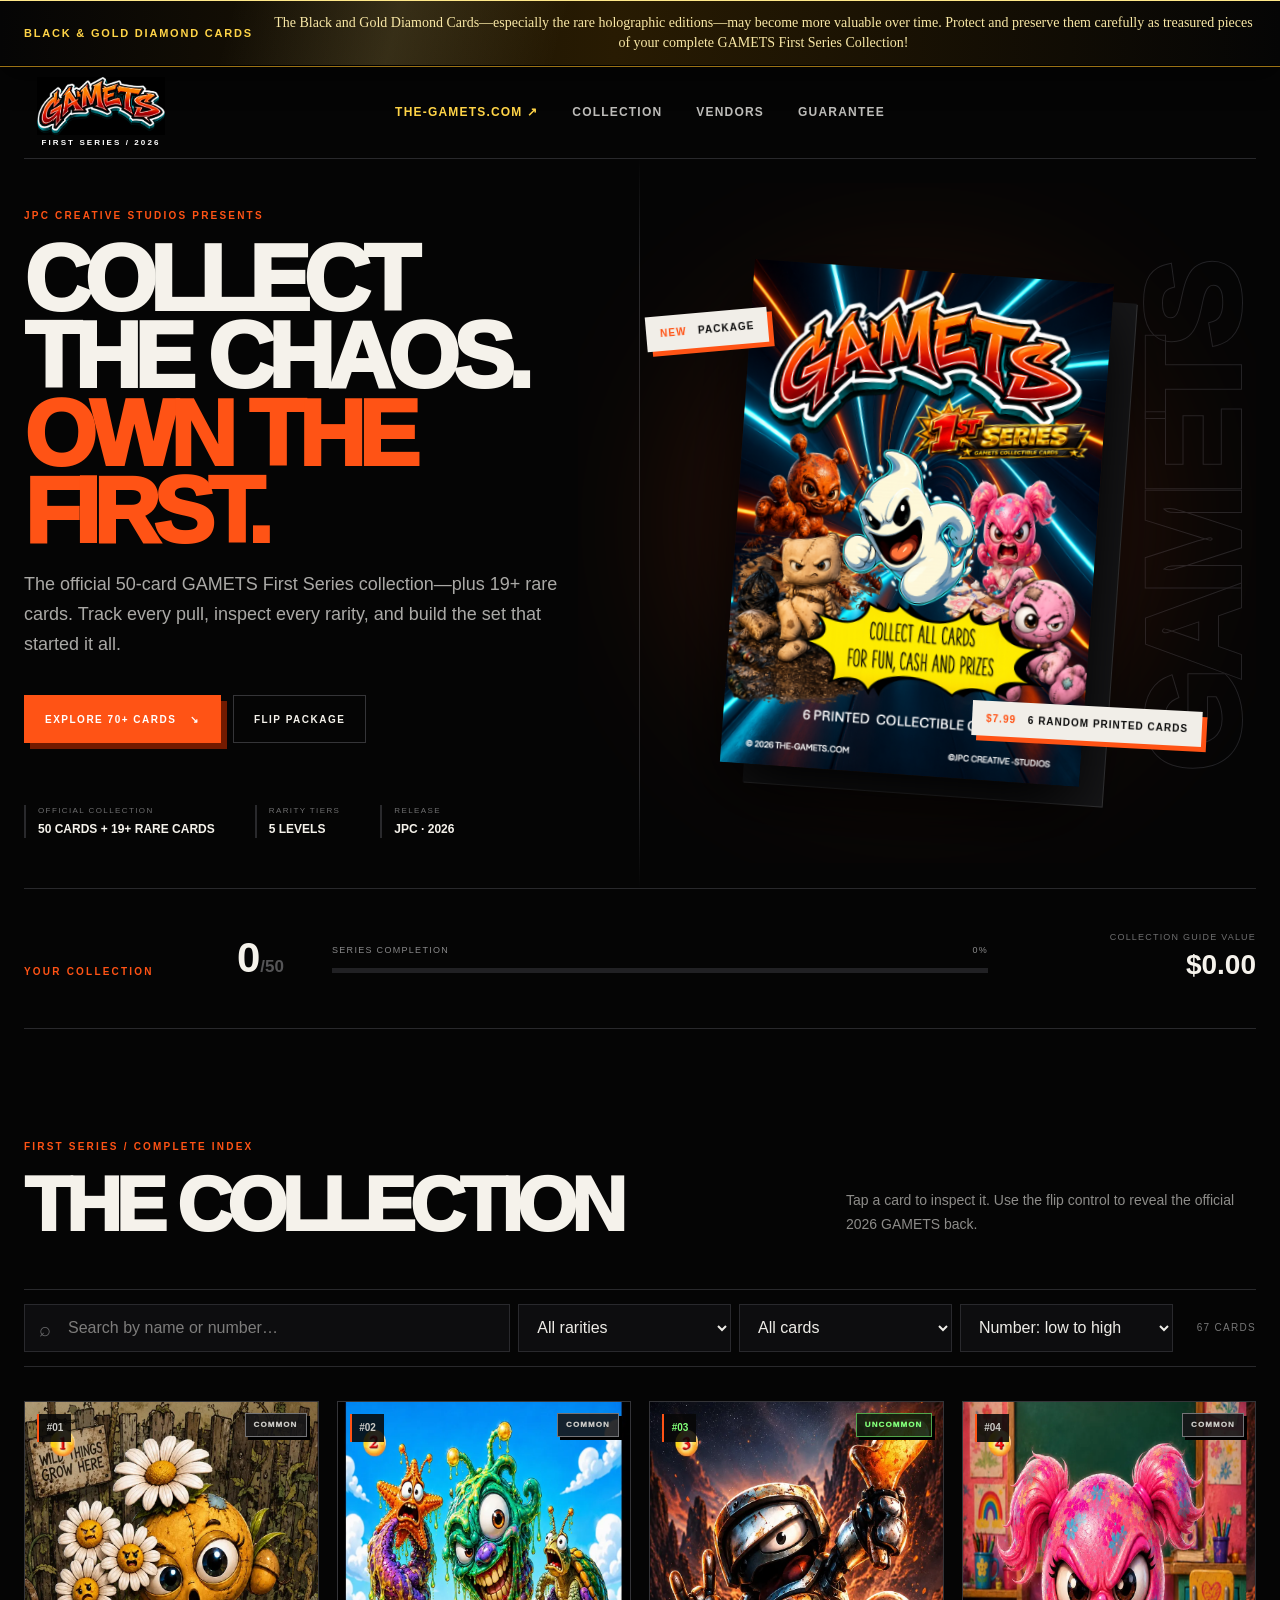
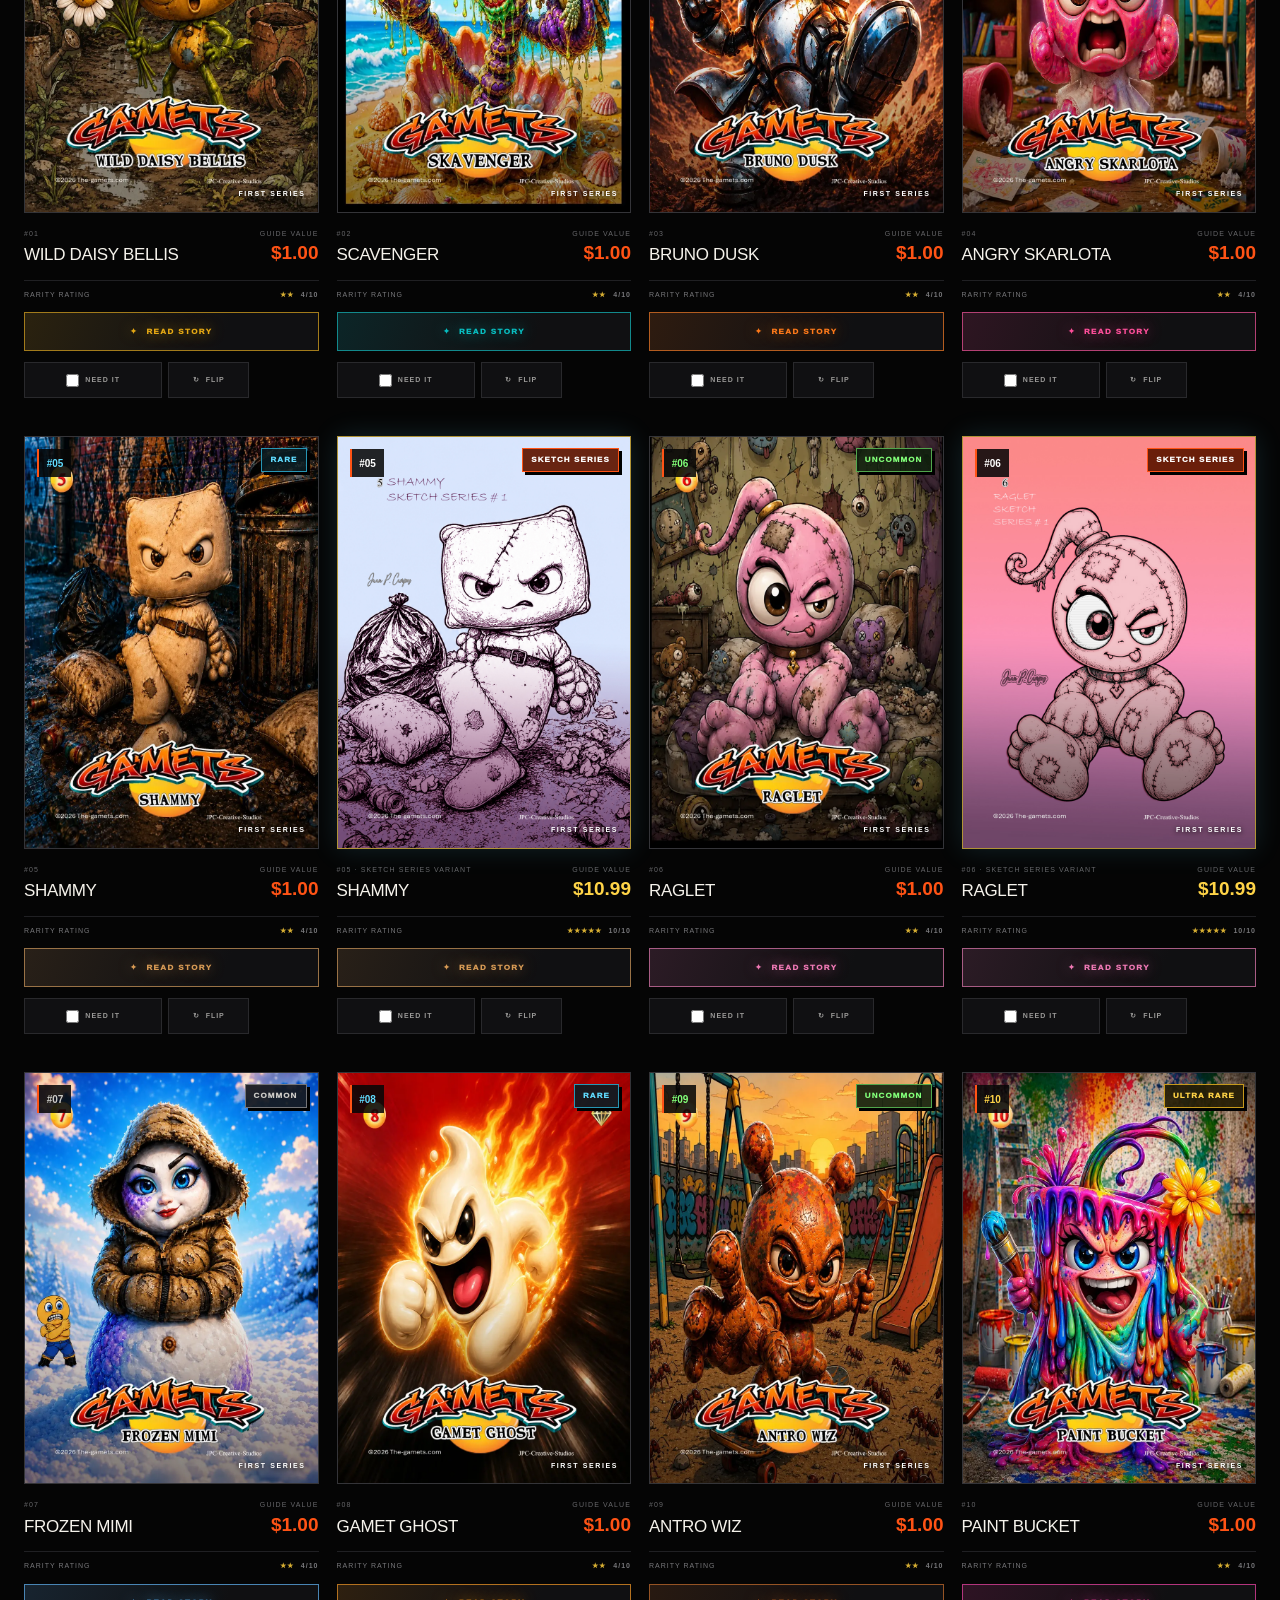
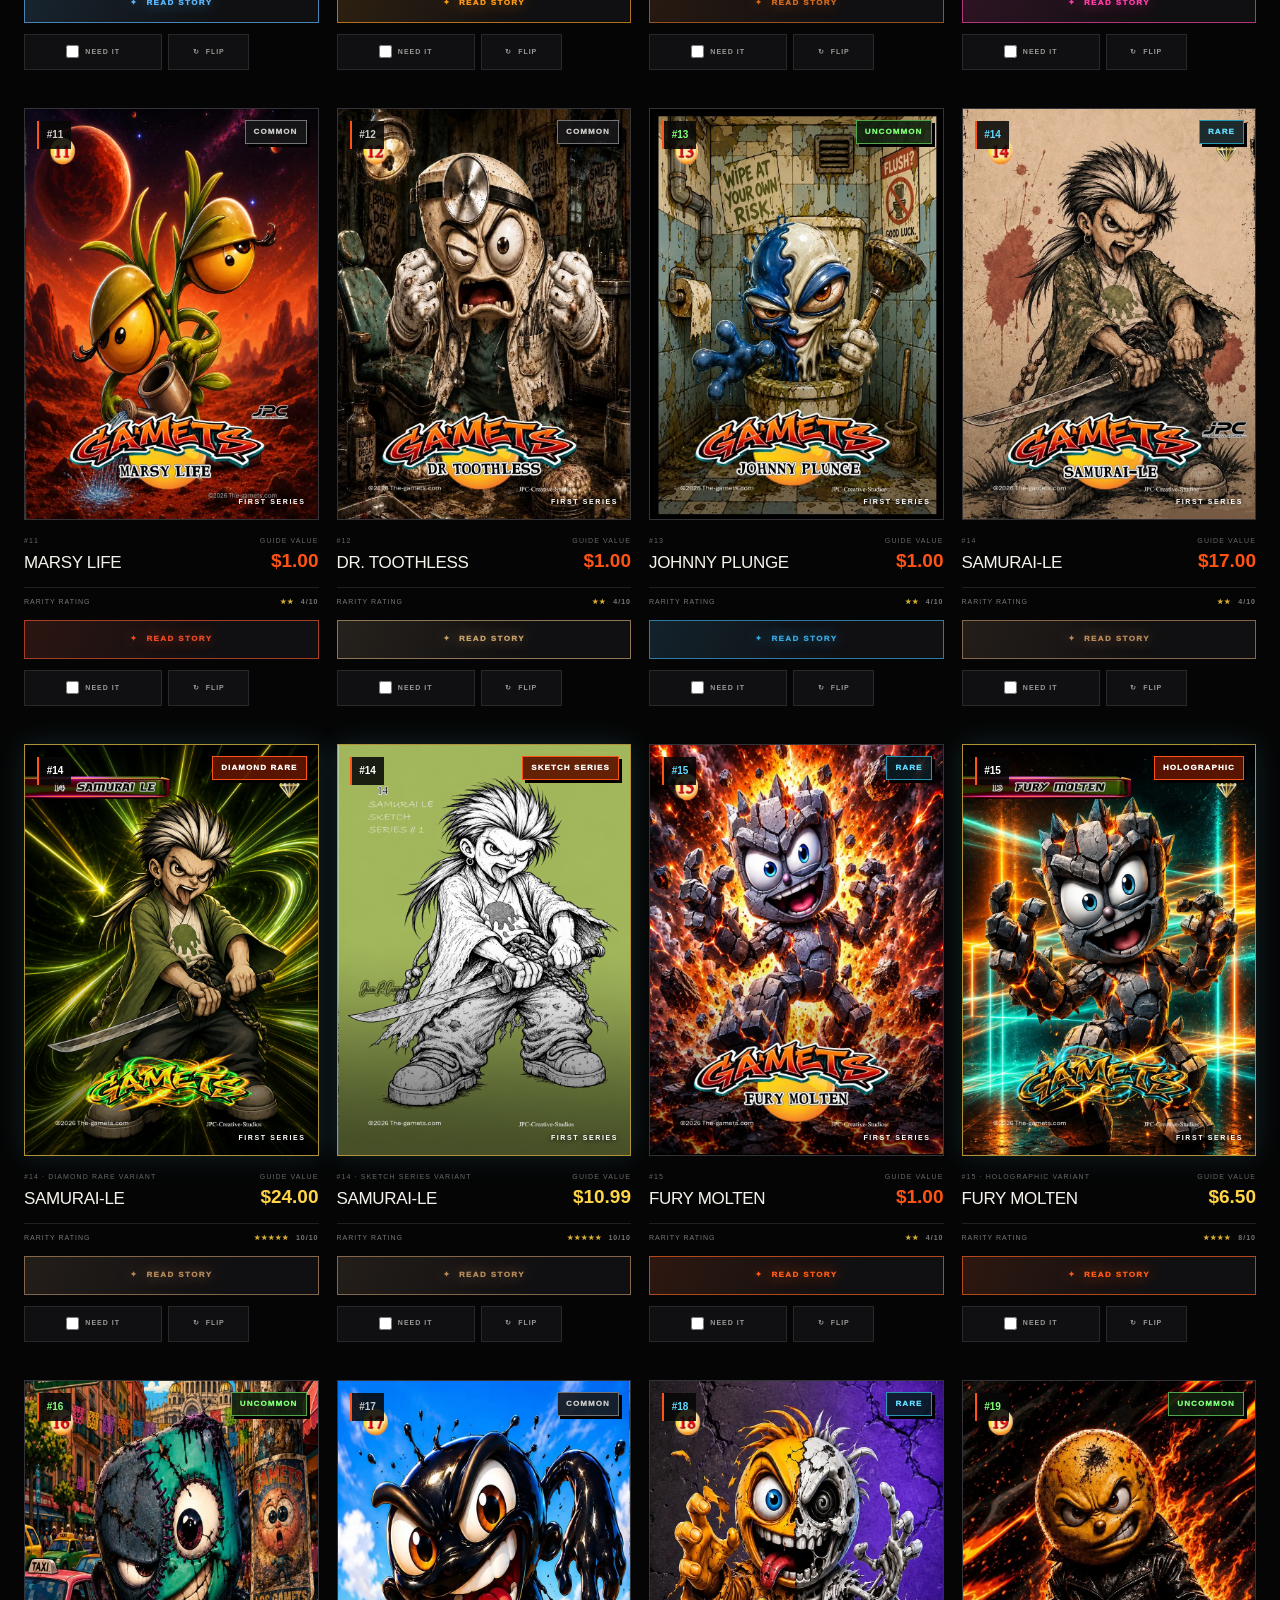
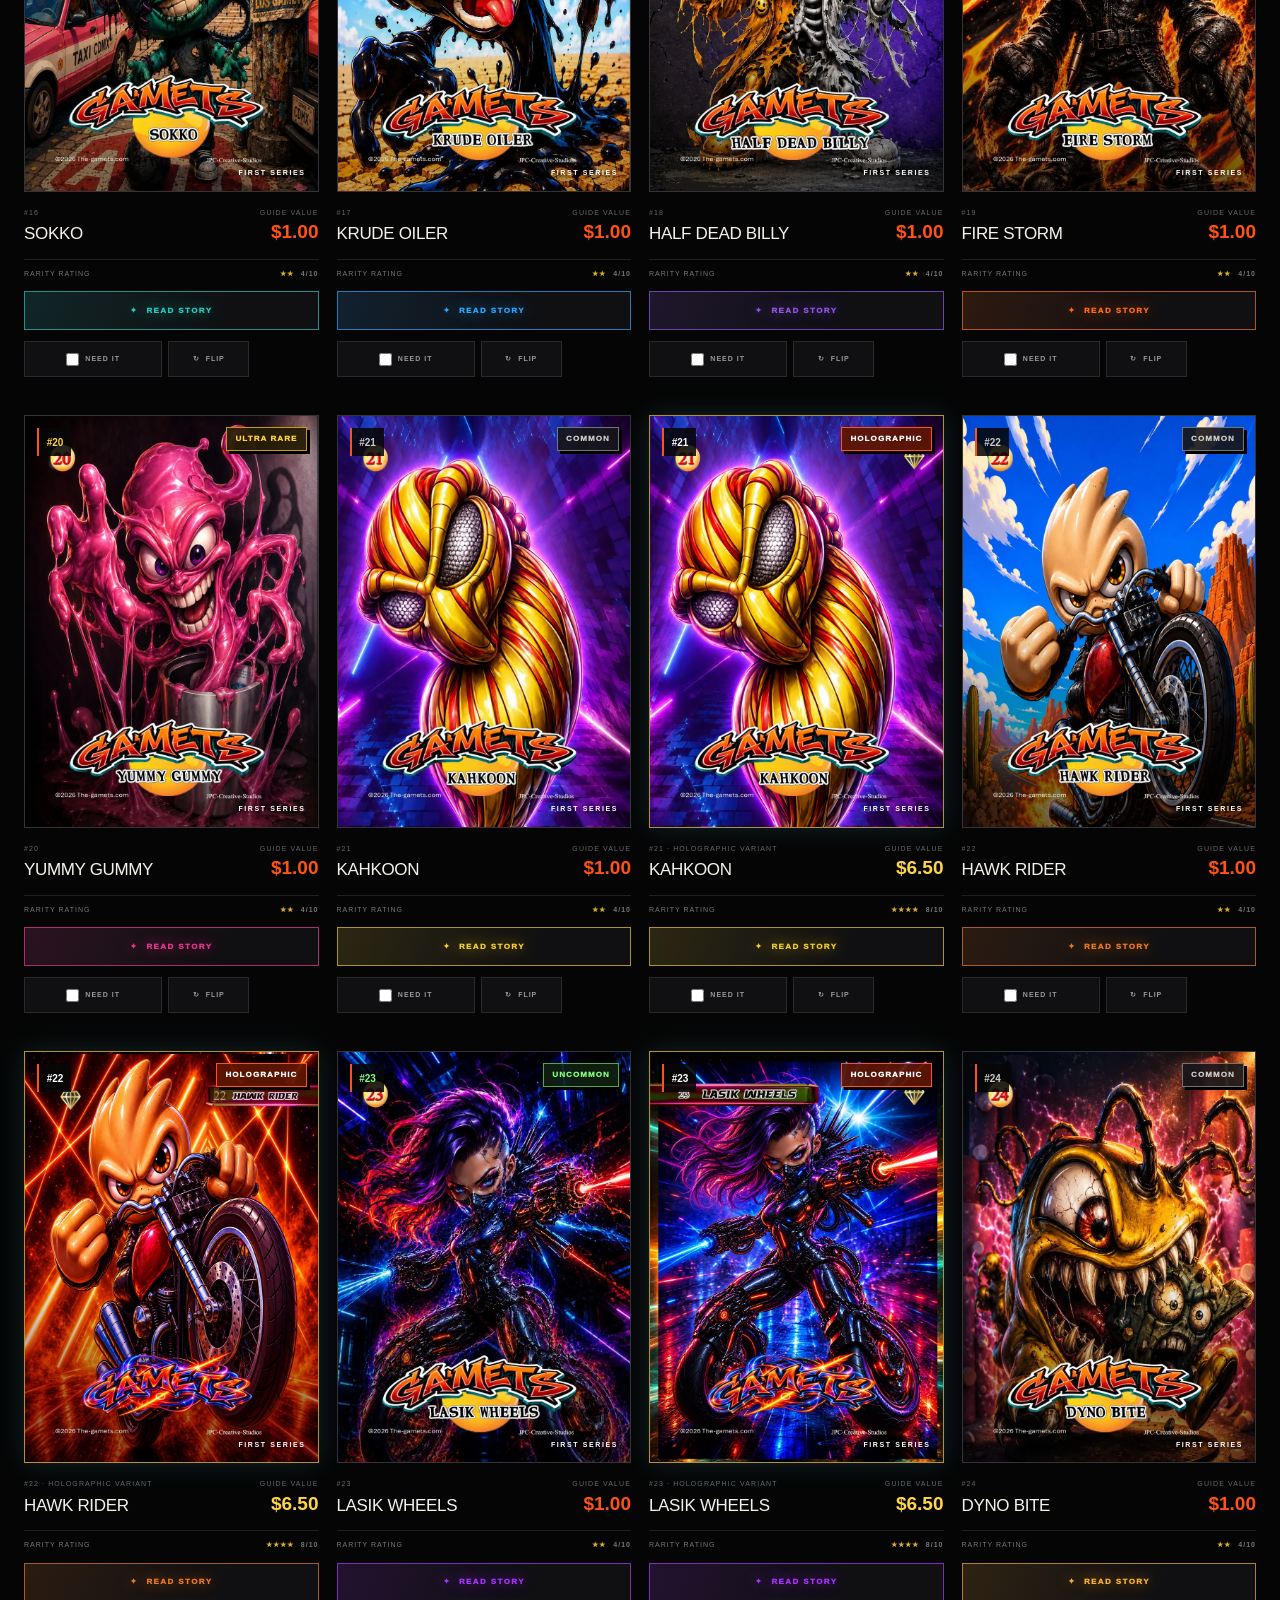
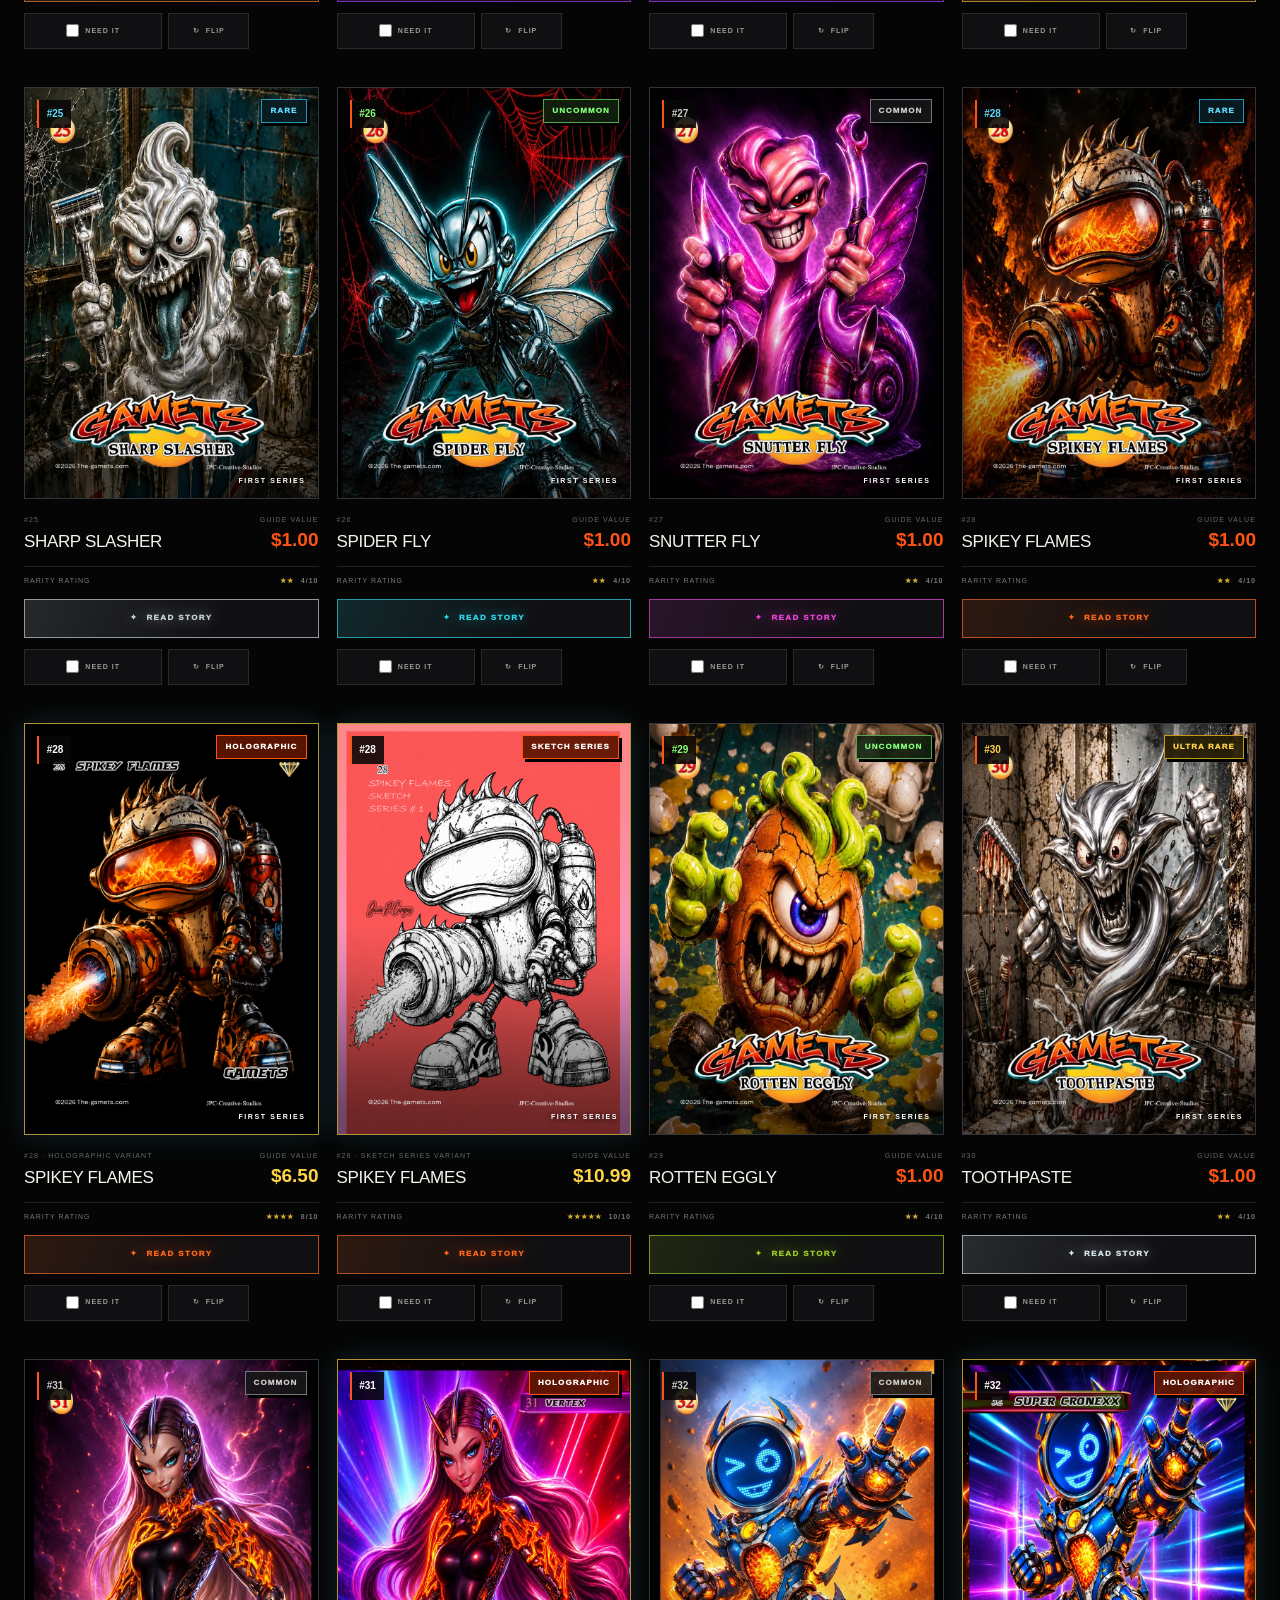
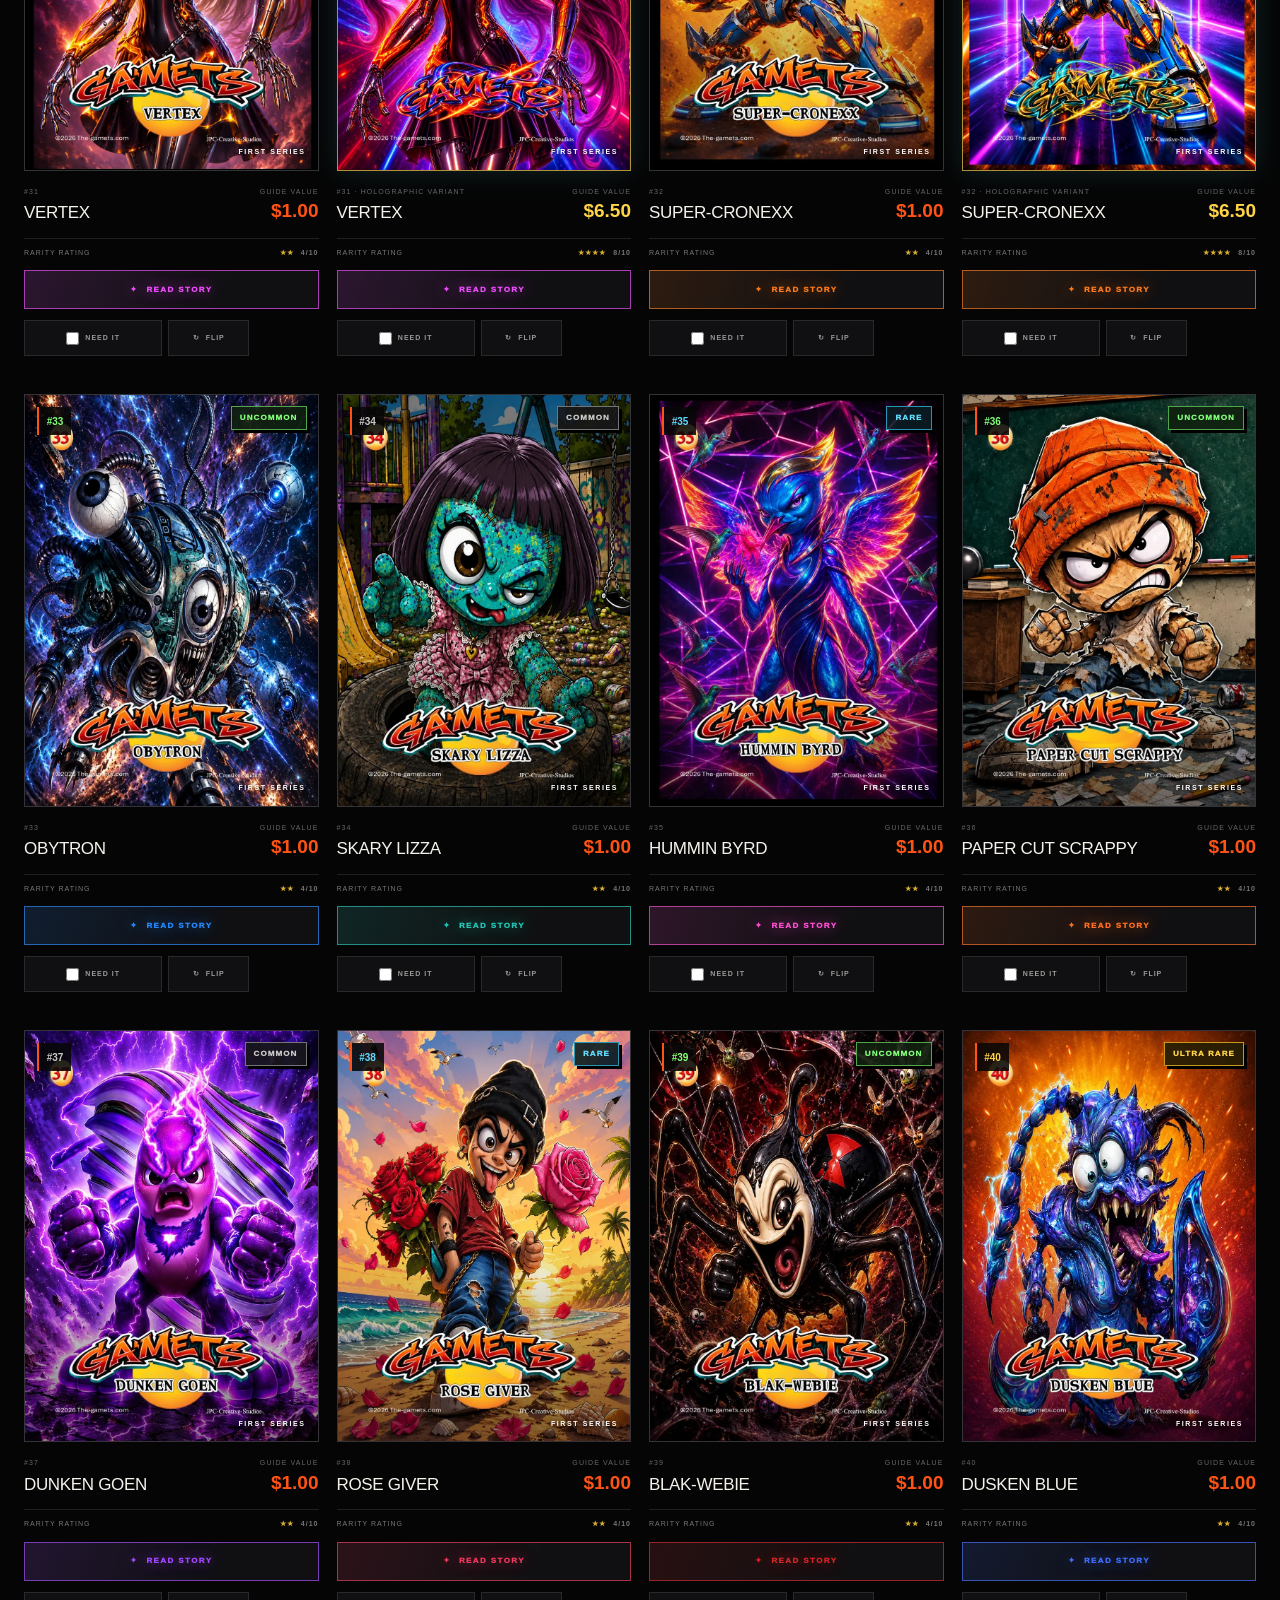
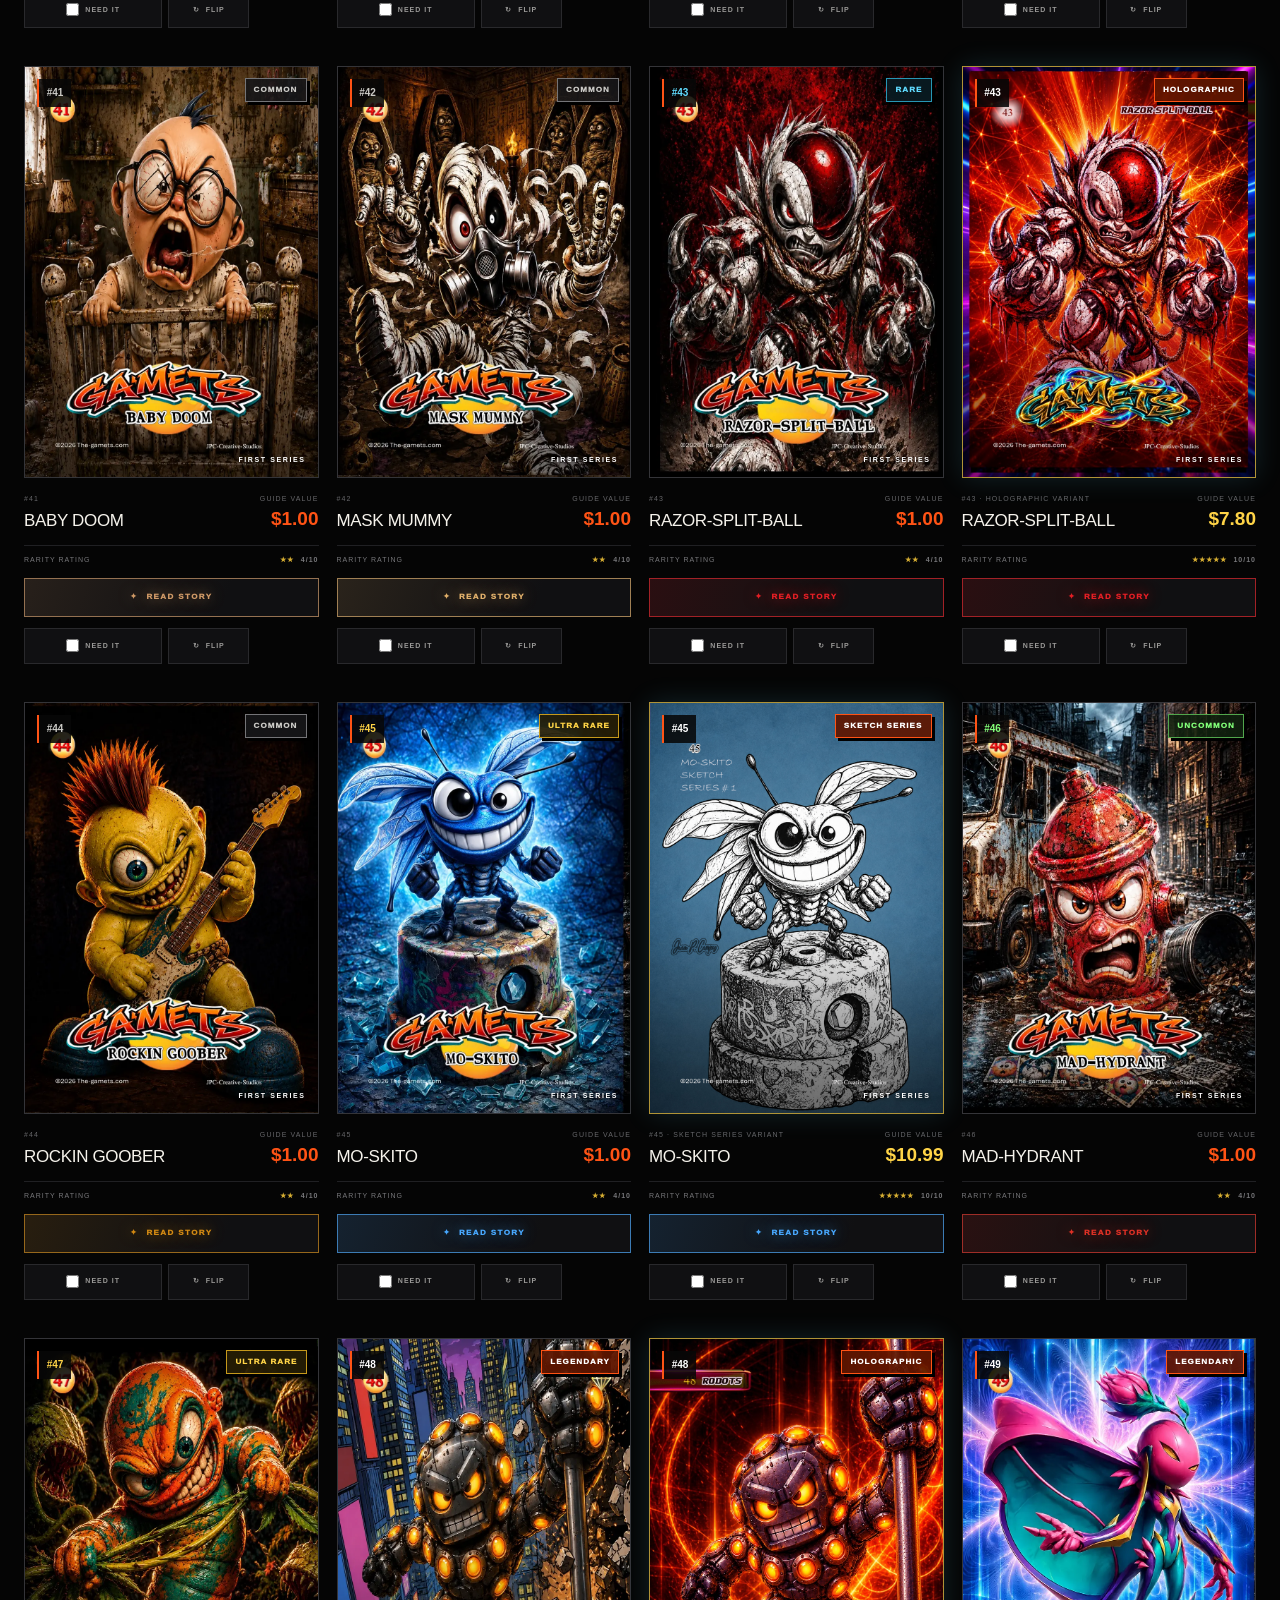
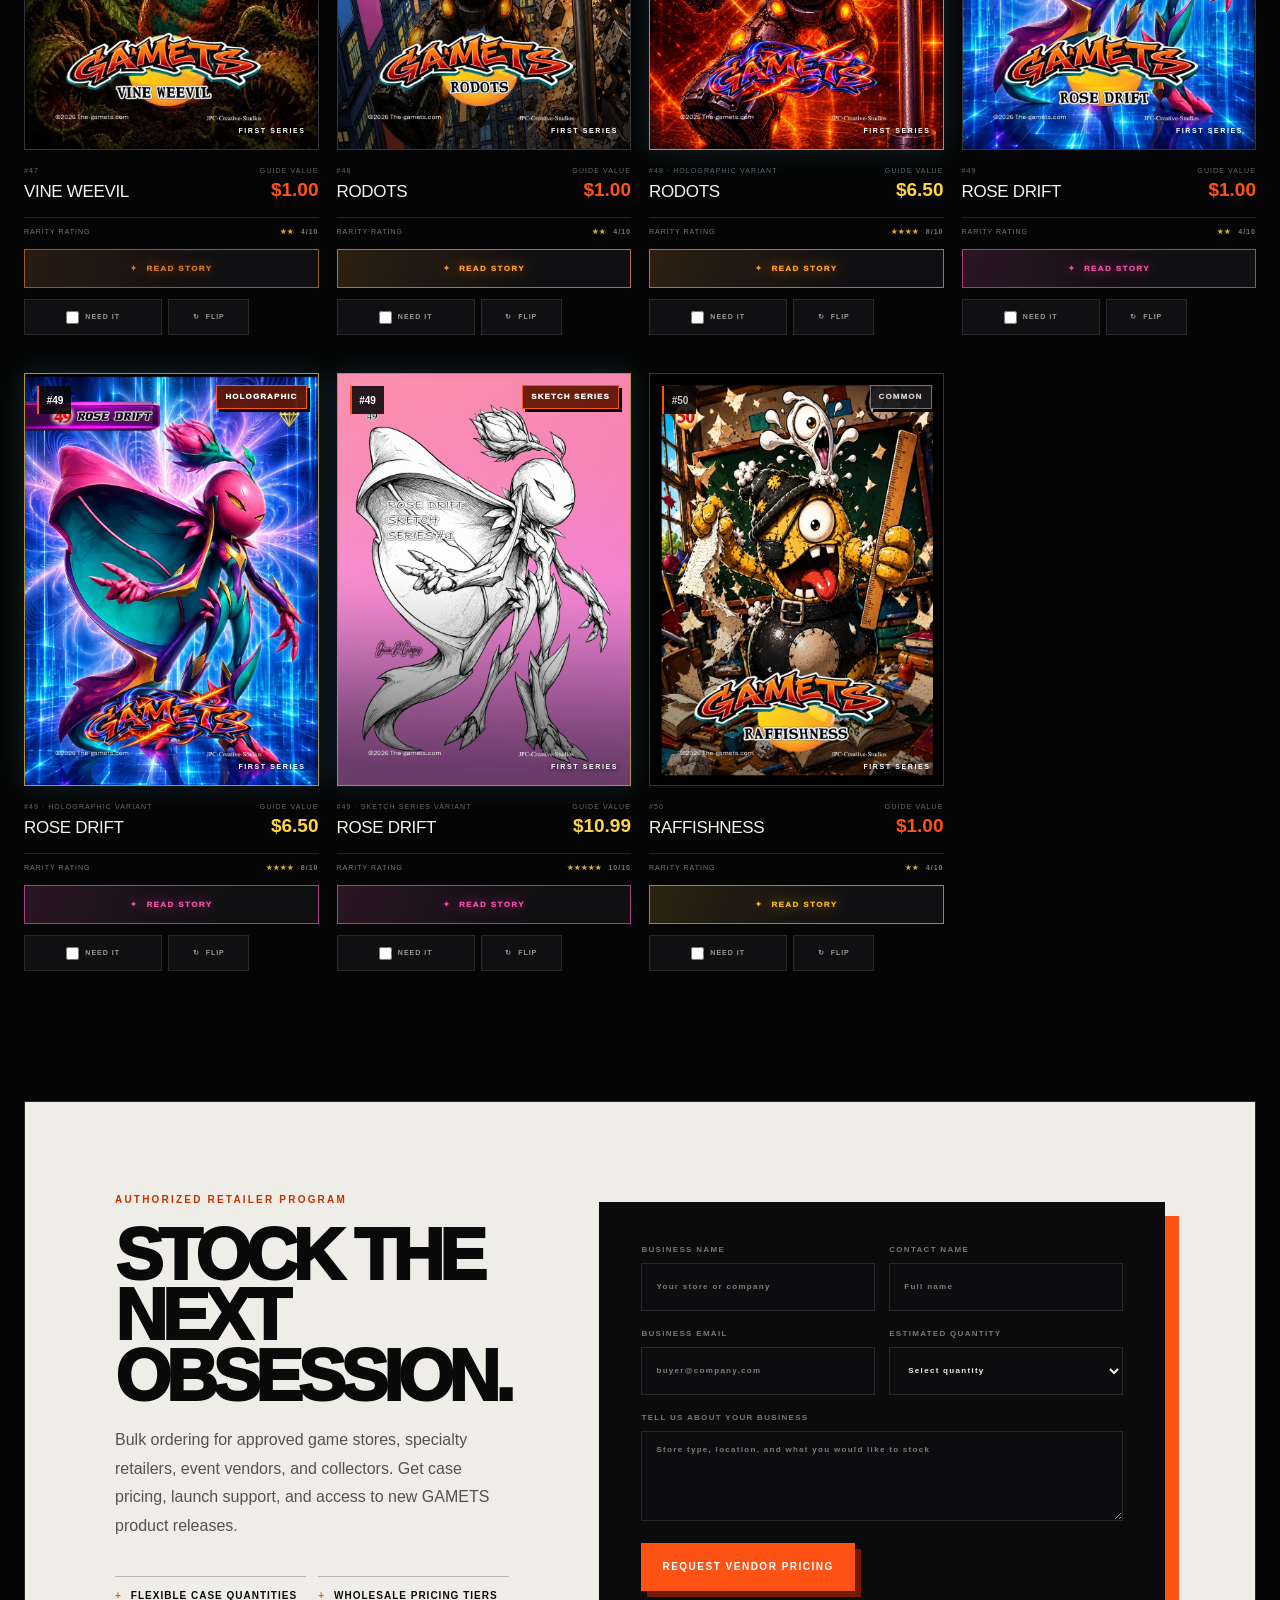
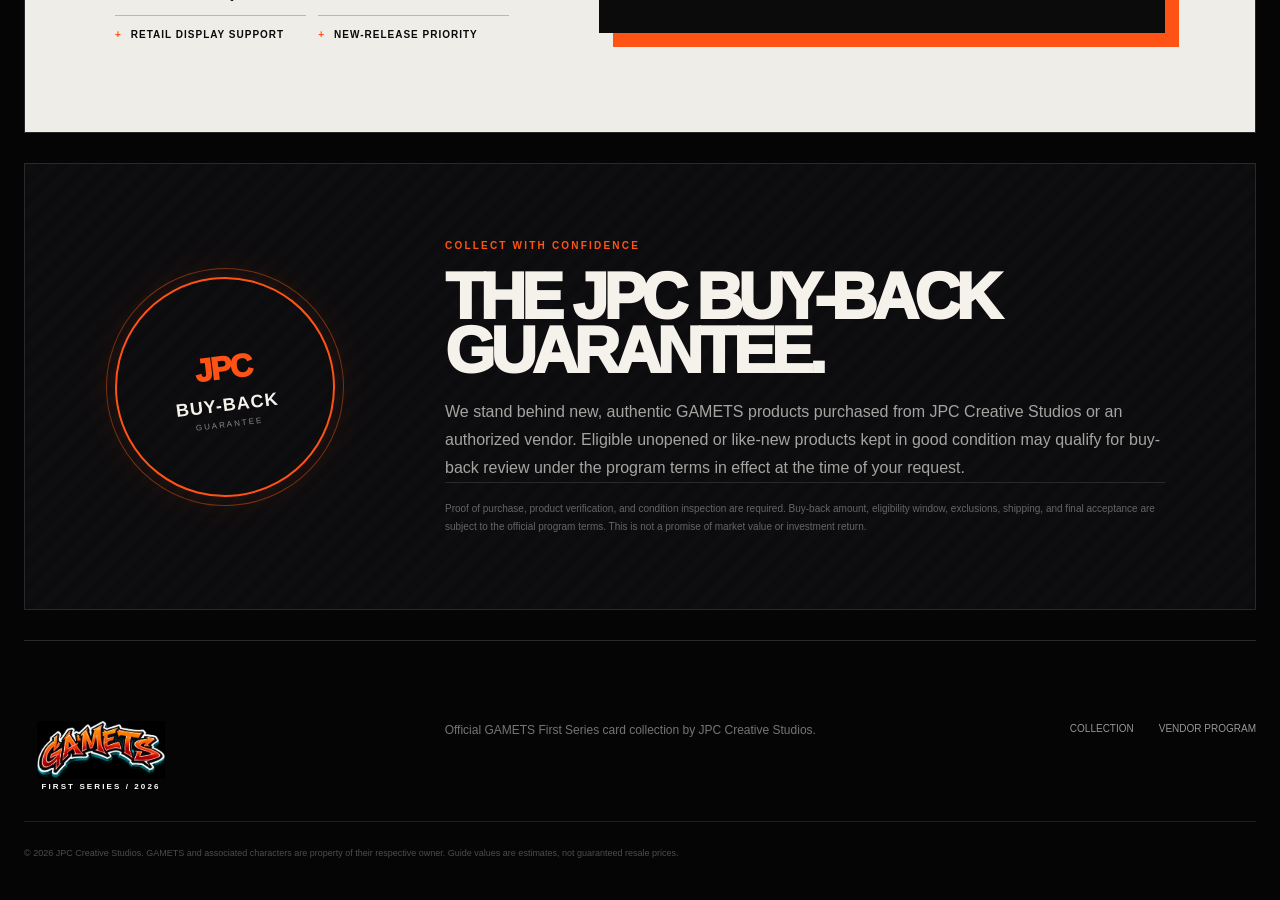
==== commit 6eb57959: "Update index.html" ====
--- a/gamets-first-series-2026/index.html
+++ b/gamets-first-series-2026/index.html
@@ -1,5 +1,3 @@
-<!DOCTYPE html><html lang="en"><head><meta charSet="utf-8"/><meta name="viewport" content="width=device-width, initial-scale=1"/><link rel="preload" as="image" href="./assets/branding/gamets-header-logo.png"/><link rel="preload" as="image" href="./assets/package/gamets-package-front.png"/><link rel="preload" as="image" href="./assets/package/gamets-package-back-vertical.png"/><link rel="preload" as="image" href="./assets/cards/card-01-front.webp?v=2026-august-update"/><link rel="preload" as="image" href="./assets/cards/JPC%202026%20BACK%20CARD%20LOGO.jpg?v=2026-jpc-official"/><link rel="preload" as="image" href="./assets/cards/card-02-front.webp?v=2026-august-update"/><link rel="preload" as="image" href="./assets/cards/card-03-front.webp?v=2026-august-update"/><link rel="preload" as="image" href="./assets/cards/card-04-front.webp?v=2026-august-update"/><link rel="preload" as="image" href="./assets/cards/card-05-front.webp?v=2026-august-update"/><link rel="preload" as="image" href="./assets/cards/sketch-series/card-05-sketch.jpg"/><link rel="stylesheet" href="./assets/index-CepBYhb_.css" data-rsc-css-href="./assets/index-CepBYhb_.css" data-precedence="vite-rsc/importer-resources"/><link rel="modulepreload" href="./assets/layout-segment-context-COUxbOkh.js" crossorigin=""/><link rel="modulepreload" href="./assets/rolldown-runtime-S-ySWqyJ.js" crossorigin=""/><link rel="modulepreload" href="./assets/index-DIJoVcxq.js" crossorigin=""/><link rel="modulepreload" href="./assets/framework-DjPHiq1u.js" crossorigin=""/><link rel="modulepreload" href="./assets/page-DWDm-tqt.js" crossorigin=""/><link rel="preload" as="image" href="./assets/cards/card-06-front.webp?v=2026-august-update"/><link rel="preload" as="image" href="./assets/cards/sketch-series/card-06-sketch.jpg"/><link rel="preload" as="image" href="./assets/cards/card-07-front.webp?v=2026-august-update"/><link rel="preload" as="image" href="./assets/cards/card-08-front.webp?v=2026-august-update"/><link rel="preload" as="image" href="./assets/cards/card-09-front.webp?v=2026-august-update"/><link rel="preload" as="image" href="./assets/cards/card-10-front.webp?v=2026-august-update"/><link rel="preload" as="image" href="./assets/cards/card-11-front.webp?v=2026-august-update"/><link rel="preload" as="image" href="./assets/cards/card-12-front.webp?v=2026-august-update"/><link rel="preload" as="image" href="./assets/cards/card-13-front.webp?v=2026-august-update"/><link rel="preload" as="image" href="./assets/cards/card-14-front.webp?v=2026-august-update"/><link rel="preload" as="image" href="./assets/cards/holographic/01-14-SAMURAI-LE-RARE-BG-DIAMOND.jpg"/><link rel="preload" as="image" href="./assets/cards/sketch-series/card-14-sketch.jpg"/><link rel="preload" as="image" href="./assets/cards/card-15-front.webp?v=2026-august-update"/><link rel="preload" as="image" href="./assets/cards/holographic/04-15-FURY-MOLTEN-RARE-BG-DIAMOND.jpg"/><link rel="preload" as="image" href="./assets/cards/card-16-front.webp?v=2026-august-update"/><link rel="preload" as="image" href="./assets/cards/card-17-front.webp?v=2026-august-update"/><link rel="preload" as="image" href="./assets/cards/card-18-front.webp?v=2026-august-update"/><link rel="preload" as="image" href="./assets/cards/card-19-front.webp?v=2026-august-update"/><link rel="preload" as="image" href="./assets/cards/card-20-front.webp?v=2026-august-update"/><link rel="preload" as="image" href="./assets/cards/card-21-front.webp?v=2026-august-update"/><link rel="preload" as="image" href="./assets/cards/holographic/09-21-KAHKOON-BLACK-DIAMOND-RARE-CARD.jpg"/><link rel="preload" as="image" href="./assets/cards/card-22-front.webp?v=2026-august-update"/><link rel="preload" as="image" href="./assets/cards/holographic/08-22-HAWK-RIDER-RARE-DIAMOND-GNB-HOLOGRAPHIC.jpg"/><link rel="preload" as="image" href="./assets/cards/card-23-front.webp?v=2026-august-update"/><link rel="preload" as="image" href="./assets/cards/holographic/01-23-LASIK-WHEELS.jpg"/><link rel="preload" as="image" href="./assets/cards/card-24-front.webp?v=2026-august-update"/><link rel="preload" as="image" href="./assets/cards/card-25-front.webp?v=2026-august-update"/><link rel="preload" as="image" href="./assets/cards/card-26-front.webp?v=2026-august-update"/><link rel="preload" as="image" href="./assets/cards/card-27-front.webp?v=2026-august-update"/><link rel="preload" as="image" href="./assets/cards/card-28-front.webp?v=2026-august-update"/><link rel="preload" as="image" href="./assets/cards/holographic/02-28-SPIKE-FLAMES-RARE-BG-DIAMOND.jpg"/><link rel="preload" as="image" href="./assets/cards/sketch-series/card-28-sketch.jpg"/><link rel="preload" as="image" href="./assets/cards/card-29-front.webp?v=2026-august-update"/><link rel="preload" as="image" href="./assets/cards/card-30-front.webp?v=2026-august-update"/><link rel="preload" as="image" href="./assets/cards/card-31-front.webp?v=2026-august-update"/><link rel="preload" as="image" href="./assets/cards/holographic/10-31-VERTEX-RARE-HOLOGRAPHIC.jpg"/><link rel="preload" as="image" href="./assets/cards/card-32-front.webp?v=2026-august-update"/><link rel="preload" as="image" href="./assets/cards/holographic/03-32-SUPER-CRONEXX-RARE-BG-DIOMAND.jpg"/><link rel="preload" as="image" href="./assets/cards/card-33-front.webp?v=2026-august-update"/><link rel="preload" as="image" href="./assets/cards/card-34-front.webp?v=2026-august-update"/><link rel="preload" as="image" href="./assets/cards/card-35-front.webp?v=2026-august-update"/><link rel="preload" as="image" href="./assets/cards/card-36-front.webp?v=2026-august-update"/><link rel="preload" as="image" href="./assets/cards/card-37-front.webp?v=2026-august-update"/><link rel="preload" as="image" href="./assets/cards/card-38-front.webp?v=2026-august-update"/><link rel="preload" as="image" href="./assets/cards/card-39-front.webp?v=2026-august-update"/><link rel="preload" as="image" href="./assets/cards/card-40-front.webp?v=2026-august-update"/><link rel="preload" as="image" href="./assets/cards/card-41-front.webp?v=2026-august-update"/><link rel="preload" as="image" href="./assets/cards/card-42-front.webp?v=2026-august-update"/><link rel="preload" as="image" href="./assets/cards/card-43-front.webp?v=2026-august-update"/><link rel="preload" as="image" href="./assets/cards/holographic/05-43-RAZOR-SPLIT-BALL-RARE-BG-DIAMOND.jpg"/><link rel="preload" as="image" href="./assets/cards/card-44-front.webp?v=2026-august-update"/><link rel="preload" as="image" href="./assets/cards/card-45-front.webp?v=2026-august-update"/><link rel="preload" as="image" href="./assets/cards/sketch-series/card-45-sketch.jpg"/><link rel="preload" as="image" href="./assets/cards/card-46-front.webp?v=2026-august-update"/><link rel="preload" as="image" href="./assets/cards/card-47-front.webp?v=2026-august-update"/><link rel="preload" as="image" href="./assets/cards/card-48-front.webp?v=2026-august-update"/><link rel="preload" as="image" href="./assets/cards/holographic/07-48-RODOTS-HOLOGRAPHIC.jpg"/><link rel="preload" as="image" href="./assets/cards/card-49-front.webp?v=2026-august-update"/><link rel="preload" as="image" href="./assets/cards/holographic/06-49-ROSE-DRIFT-RARE-HOLOGRAPHIC.jpg"/><link rel="preload" as="image" href="./assets/cards/sketch-series/card-49-sketch.jpg"/><link rel="preload" as="image" href="./assets/cards/card-50-front.webp?v=2026-august-update"/><title>GAMETS First Series — 50 Official Cards + 19+ Rare Cards</title><meta name="description" content="Explore, collect, flip, and value 50 official JPC Creative Studios GAMETS First Series cards plus 19+ rare cards."/><meta property="og:title" content="GAMETS First Series — 50 Official Cards + 19+ Rare Cards"/><meta property="og:description" content="Collect the chaos. Track all 50 official JPC Creative Studios GAMETS cards."/><meta property="og:type" content="website"/><meta property="og:image" content="https://the-gamets.com/og.png"/><meta property="og:image:width" content="1200"/><meta property="og:image:height" content="630"/><meta property="og:image:alt" content="GAMETS First Series official 50-card collection"/><meta name="twitter:card" content="summary_large_image"/><meta name="twitter:title" content="GAMETS First Series — 50 Official Cards + 19+ Rare Cards"/><meta name="twitter:description" content="Collect the chaos. Track all 50 official JPC Creative Studios GAMETS cards."/><meta name="twitter:image" content="https://the-gamets.com/og.png"/><link rel="icon" href="https://the-gamets.com/assets/cards/JPC%202026%20BACK%20CARD%20LOGO.jpg"/><script>self.__VINEXT_RSC_PARAMS__={}</script><script>self.__VINEXT_RSC_NAV__={"pathname":"/","searchParams":[]}</script><link rel="modulepreload" href="./assets/index-DIJoVcxq.js" />
-</head><body><main id="top"><a class="skip-link" href="#collection">Skip to card collection</a><aside class="diamond-notice" aria-label="Black and Gold Diamond Card collector notice"><strong>Black &amp; Gold Diamond Cards</strong><p>The Black and Gold Diamond Cards—especially the rare holographic editions—may become more valuable over time. Protect and preserve them carefully as treasured pieces of your complete GAMETS First Series Collection!</p></aside><header class="site-header"><a class="brand" href="#top" aria-label="GAMETS First Series home"><img class="brand-main" src="./assets/branding/gamets-header-logo.png" alt="GAMETS"/><span class="brand-sub">FIRST SERIES / 2026</span></a><nav aria-label="Main navigation"><a class="main-site-link" href="https://the-gamets.com" target="_blank" rel="noreferrer">the-gamets.com ↗</a><a href="#collection">Collection</a><a href="#vendors">Vendors</a><a href="#guarantee">Guarantee</a></nav></header><section class="hero" aria-labelledby="hero-title"><div class="hero-copy"><span class="eyebrow">JPC Creative Studios presents</span><h1 id="hero-title">Collect the chaos.<br/><em>Own the first.</em></h1><p class="hero-lede">The official 50-card GAMETS First Series collection—plus 19+ rare cards. Track every pull, inspect every rarity, and build the set that started it all.</p><div class="hero-actions"><a class="button button-primary" href="#collection">Explore 70+ Cards <span aria-hidden="true">↘</span></a><button class="button button-quiet">Flip package</button></div><dl class="hero-stats"><div><dt>Official Collection</dt><dd>50 cards + 19+ rare cards</dd></div><div><dt>Rarity tiers</dt><dd>5 levels</dd></div><div><dt>Release</dt><dd>JPC · 2026</dd></div></dl></div><div class="hero-visual" aria-label="Featured GAMETS package containing six random printed cards for $7.99"><div class="hero-halo"></div><div class="hero-card hero-package " role="button" tabindex="0" aria-label="Package, $7.99 for six random printed cards. Show back"><div class="package-flip-inner"><div class="package-face package-front"><img src="./assets/package/gamets-package-front.png" alt="GAMETS First Series package front"/></div><div class="package-face package-back"><img src="./assets/package/gamets-package-back-vertical.png" alt="GAMETS package information back with QR code and barcode"/></div></div></div><div class="feature-tag feature-tag-top"><span>NEW</span> PACKAGE</div><div class="feature-tag feature-tag-bottom"><span>$7.99</span> 6 RANDOM PRINTED CARDS</div></div></section><section class="tracker" aria-label="Collection progress"><div class="tracker-label"><span class="eyebrow">Your collection</span><strong>0<span>/50</span></strong></div><div class="progress-wrap"><div class="progress-copy"><span>Series completion</span><span>0<!-- -->%</span></div><div class="progress-track" role="progressbar" aria-valuenow="0" aria-valuemin="0" aria-valuemax="50" aria-label="0 of 50 cards collected"><span style="width:0%"></span></div></div><div class="tracker-value"><span>Collection guide value</span><strong>$<!-- -->0.00</strong></div></section><section class="collection" id="collection" aria-labelledby="collection-title"><div class="section-heading"><div><span class="eyebrow">First Series / Complete index</span><h2 id="collection-title">The collection</h2></div><p>Tap a card to inspect it. Use the flip control to reveal the official 2026 GAMETS back.</p></div><div class="filter-bar"><label class="search-field"><span class="sr-only">Search cards</span><span aria-hidden="true">⌕</span><input placeholder="Search by name or number…" value=""/></label><label><span class="sr-only">Filter by rarity</span><select><option selected="">All rarities</option><option>Common</option><option>Uncommon</option><option>Rare</option><option>Ultra Rare</option><option>Legendary</option></select></label><label><span class="sr-only">Filter by collection status</span><select><option selected="">All cards</option><option>Collected</option><option>Still needed</option></select></label><label><span class="sr-only">Sort cards</span><select><option selected="">Number: low to high</option><option>Number: high to low</option><option>Value: high to low</option><option>Value: low to high</option><option>Rarity</option></select></label><span class="results-count">67<!-- --> cards</span></div><div class="card-grid" aria-live="polite"><article class="collector-card  "><div class="flip-stage " role="button" tabindex="0" aria-label="Open large view for card 1, Wild Daisy Bellis"><div class="flip-inner"><div class="flip-face flip-front"><div class="artwork artwork-front rarity-common "><img src="./assets/cards/card-01-front.webp?v=2026-august-update" alt="Wild Daisy Bellis, GAMETS card 1 front"/><span class="card-index">#<!-- -->01</span><span class="card-series">FIRST SERIES</span></div></div><div class="flip-face flip-back"><div class="artwork artwork-back rarity-common "><img src="./assets/cards/JPC%202026%20BACK%20CARD%20LOGO.jpg?v=2026-jpc-official" alt="Official GAMETS shared card back"/><span class="card-index">#<!-- -->01</span><span class="card-series">FIRST SERIES</span></div></div></div><span class="rarity-badge rarity-common">Common</span></div><div class="card-info"><div class="card-title-row"><div><small>#<!-- -->01<!-- --> </small><h3>Wild Daisy Bellis</h3></div><div class="value"><small>Guide value</small><strong>$<!-- -->1.00</strong></div></div><div class="rating"><span>Rarity rating</span><strong>★★<!-- --> <i>4<!-- -->/10</i></strong></div><button class="story-button" style="--story-accent:#e6a914"><span aria-hidden="true">✦</span> Read story</button><div class="card-actions"><label class="check-control"><input type="checkbox"/><span>Need it</span></label><button aria-pressed="false"><span aria-hidden="true">↻</span> Flip</button></div></div></article><article class="collector-card  "><div class="flip-stage " role="button" tabindex="0" aria-label="Open large view for card 2, Scavenger"><div class="flip-inner"><div class="flip-face flip-front"><div class="artwork artwork-front rarity-common "><img src="./assets/cards/card-02-front.webp?v=2026-august-update" alt="Scavenger, GAMETS card 2 front"/><span class="card-index">#<!-- -->02</span><span class="card-series">FIRST SERIES</span></div></div><div class="flip-face flip-back"><div class="artwork artwork-back rarity-common "><img src="./assets/cards/JPC%202026%20BACK%20CARD%20LOGO.jpg?v=2026-jpc-official" alt="Official GAMETS shared card back"/><span class="card-index">#<!-- -->02</span><span class="card-series">FIRST SERIES</span></div></div></div><span class="rarity-badge rarity-common">Common</span></div><div class="card-info"><div class="card-title-row"><div><small>#<!-- -->02<!-- --> </small><h3>Scavenger</h3></div><div class="value"><small>Guide value</small><strong>$<!-- -->1.00</strong></div></div><div class="rating"><span>Rarity rating</span><strong>★★<!-- --> <i>4<!-- -->/10</i></strong></div><button class="story-button" style="--story-accent:#08bfc2"><span aria-hidden="true">✦</span> Read story</button><div class="card-actions"><label class="check-control"><input type="checkbox"/><span>Need it</span></label><button aria-pressed="false"><span aria-hidden="true">↻</span> Flip</button></div></div></article><article class="collector-card  "><div class="flip-stage " role="button" tabindex="0" aria-label="Open large view for card 3, Bruno Dusk"><div class="flip-inner"><div class="flip-face flip-front"><div class="artwork artwork-front rarity-uncommon "><img src="./assets/cards/card-03-front.webp?v=2026-august-update" alt="Bruno Dusk, GAMETS card 3 front"/><span class="card-index">#<!-- -->03</span><span class="card-series">FIRST SERIES</span></div></div><div class="flip-face flip-back"><div class="artwork artwork-back rarity-uncommon "><img src="./assets/cards/JPC%202026%20BACK%20CARD%20LOGO.jpg?v=2026-jpc-official" alt="Official GAMETS shared card back"/><span class="card-index">#<!-- -->03</span><span class="card-series">FIRST SERIES</span></div></div></div><span class="rarity-badge rarity-uncommon">Uncommon</span></div><div class="card-info"><div class="card-title-row"><div><small>#<!-- -->03<!-- --> </small><h3>Bruno Dusk</h3></div><div class="value"><small>Guide value</small><strong>$<!-- -->1.00</strong></div></div><div class="rating"><span>Rarity rating</span><strong>★★<!-- --> <i>4<!-- -->/10</i></strong></div><button class="story-button" style="--story-accent:#ff7a1a"><span aria-hidden="true">✦</span> Read story</button><div class="card-actions"><label class="check-control"><input type="checkbox"/><span>Need it</span></label><button aria-pressed="false"><span aria-hidden="true">↻</span> Flip</button></div></div></article><article class="collector-card  "><div class="flip-stage " role="button" tabindex="0" aria-label="Open large view for card 4, Angry Skarlota"><div class="flip-inner"><div class="flip-face flip-front"><div class="artwork artwork-front rarity-common "><img src="./assets/cards/card-04-front.webp?v=2026-august-update" alt="Angry Skarlota, GAMETS card 4 front"/><span class="card-index">#<!-- -->04</span><span class="card-series">FIRST SERIES</span></div></div><div class="flip-face flip-back"><div class="artwork artwork-back rarity-common "><img src="./assets/cards/JPC%202026%20BACK%20CARD%20LOGO.jpg?v=2026-jpc-official" alt="Official GAMETS shared card back"/><span class="card-index">#<!-- -->04</span><span class="card-series">FIRST SERIES</span></div></div></div><span class="rarity-badge rarity-common">Common</span></div><div class="card-info"><div class="card-title-row"><div><small>#<!-- -->04<!-- --> </small><h3>Angry Skarlota</h3></div><div class="value"><small>Guide value</small><strong>$<!-- -->1.00</strong></div></div><div class="rating"><span>Rarity rating</span><strong>★★<!-- --> <i>4<!-- -->/10</i></strong></div><button class="story-button" style="--story-accent:#ff4f9b"><span aria-hidden="true">✦</span> Read story</button><div class="card-actions"><label class="check-control"><input type="checkbox"/><span>Need it</span></label><button aria-pressed="false"><span aria-hidden="true">↻</span> Flip</button></div></div></article><article class="collector-card  "><div class="flip-stage " role="button" tabindex="0" aria-label="Open large view for card 5, Shammy"><div class="flip-inner"><div class="flip-face flip-front"><div class="artwork artwork-front rarity-rare "><img src="./assets/cards/card-05-front.webp?v=2026-august-update" alt="Shammy, GAMETS card 5 front"/><span class="card-index">#<!-- -->05</span><span class="card-series">FIRST SERIES</span></div></div><div class="flip-face flip-back"><div class="artwork artwork-back rarity-rare "><img src="./assets/cards/JPC%202026%20BACK%20CARD%20LOGO.jpg?v=2026-jpc-official" alt="Official GAMETS shared card back"/><span class="card-index">#<!-- -->05</span><span class="card-series">FIRST SERIES</span></div></div></div><span class="rarity-badge rarity-rare">Rare</span></div><div class="card-info"><div class="card-title-row"><div><small>#<!-- -->05<!-- --> </small><h3>Shammy</h3></div><div class="value"><small>Guide value</small><strong>$<!-- -->1.00</strong></div></div><div class="rating"><span>Rarity rating</span><strong>★★<!-- --> <i>4<!-- -->/10</i></strong></div><button class="story-button" style="--story-accent:#d89b55"><span aria-hidden="true">✦</span> Read story</button><div class="card-actions"><label class="check-control"><input type="checkbox"/><span>Need it</span></label><button aria-pressed="false"><span aria-hidden="true">↻</span> Flip</button></div></div></article><article class="collector-card  is-holographic"><div class="flip-stage " role="button" tabindex="0" aria-label="Open large view for card 5, Shammy"><div class="flip-inner"><div class="flip-face flip-front"><div class="artwork artwork-front rarity-legendary "><img src="./assets/cards/sketch-series/card-05-sketch.jpg" alt="Shammy, GAMETS card 5 front"/><span class="card-index">#<!-- -->05</span><span class="card-series">FIRST SERIES</span></div></div><div class="flip-face flip-back"><div class="artwork artwork-back rarity-legendary "><img src="./assets/cards/JPC%202026%20BACK%20CARD%20LOGO.jpg?v=2026-jpc-official" alt="Official GAMETS shared card back"/><span class="card-index">#<!-- -->05</span><span class="card-series">FIRST SERIES</span></div></div></div><span class="rarity-badge rarity-legendary">Sketch Series</span></div><div class="card-info"><div class="card-title-row"><div><small>#<!-- -->05<!-- --> <!-- -->· SKETCH SERIES VARIANT</small><h3>Shammy</h3></div><div class="value"><small>Guide value</small><strong>$<!-- -->10.99</strong></div></div><div class="rating"><span>Rarity rating</span><strong>★★★★★<!-- --> <i>10<!-- -->/10</i></strong></div><button class="story-button" style="--story-accent:#d89b55"><span aria-hidden="true">✦</span> Read story</button><div class="card-actions"><label class="check-control"><input type="checkbox"/><span>Need it</span></label><button aria-pressed="false"><span aria-hidden="true">↻</span> Flip</button></div></div></article><article class="collector-card  "><div class="flip-stage " role="button" tabindex="0" aria-label="Open large view for card 6, Raglet"><div class="flip-inner"><div class="flip-face flip-front"><div class="artwork artwork-front rarity-uncommon "><img src="./assets/cards/card-06-front.webp?v=2026-august-update" alt="Raglet, GAMETS card 6 front"/><span class="card-index">#<!-- -->06</span><span class="card-series">FIRST SERIES</span></div></div><div class="flip-face flip-back"><div class="artwork artwork-back rarity-uncommon "><img src="./assets/cards/JPC%202026%20BACK%20CARD%20LOGO.jpg?v=2026-jpc-official" alt="Official GAMETS shared card back"/><span class="card-index">#<!-- -->06</span><span class="card-series">FIRST SERIES</span></div></div></div><span class="rarity-badge rarity-uncommon">Uncommon</span></div><div class="card-info"><div class="card-title-row"><div><small>#<!-- -->06<!-- --> </small><h3>Raglet</h3></div><div class="value"><small>Guide value</small><strong>$<!-- -->1.00</strong></div></div><div class="rating"><span>Rarity rating</span><strong>★★<!-- --> <i>4<!-- -->/10</i></strong></div><button class="story-button" style="--story-accent:#ef79b5"><span aria-hidden="true">✦</span> Read story</button><div class="card-actions"><label class="check-control"><input type="checkbox"/><span>Need it</span></label><button aria-pressed="false"><span aria-hidden="true">↻</span> Flip</button></div></div></article><article class="collector-card  is-holographic"><div class="flip-stage " role="button" tabindex="0" aria-label="Open large view for card 6, Raglet"><div class="flip-inner"><div class="flip-face flip-front"><div class="artwork artwork-front rarity-legendary "><img src="./assets/cards/sketch-series/card-06-sketch.jpg" alt="Raglet, GAMETS card 6 front"/><span class="card-index">#<!-- -->06</span><span class="card-series">FIRST SERIES</span></div></div><div class="flip-face flip-back"><div class="artwork artwork-back rarity-legendary "><img src="./assets/cards/JPC%202026%20BACK%20CARD%20LOGO.jpg?v=2026-jpc-official" alt="Official GAMETS shared card back"/><span class="card-index">#<!-- -->06</span><span class="card-series">FIRST SERIES</span></div></div></div><span class="rarity-badge rarity-legendary">Sketch Series</span></div><div class="card-info"><div class="card-title-row"><div><small>#<!-- -->06<!-- --> <!-- -->· SKETCH SERIES VARIANT</small><h3>Raglet</h3></div><div class="value"><small>Guide value</small><strong>$<!-- -->10.99</strong></div></div><div class="rating"><span>Rarity rating</span><strong>★★★★★<!-- --> <i>10<!-- -->/10</i></strong></div><button class="story-button" style="--story-accent:#ef79b5"><span aria-hidden="true">✦</span> Read story</button><div class="card-actions"><label class="check-control"><input type="checkbox"/><span>Need it</span></label><button aria-pressed="false"><span aria-hidden="true">↻</span> Flip</button></div></div></article><article class="collector-card  "><div class="flip-stage " role="button" tabindex="0" aria-label="Open large view for card 7, Frozen Mimi"><div class="flip-inner"><div class="flip-face flip-front"><div class="artwork artwork-front rarity-common "><img src="./assets/cards/card-07-front.webp?v=2026-august-update" alt="Frozen Mimi, GAMETS card 7 front"/><span class="card-index">#<!-- -->07</span><span class="card-series">FIRST SERIES</span></div></div><div class="flip-face flip-back"><div class="artwork artwork-back rarity-common "><img src="./assets/cards/JPC%202026%20BACK%20CARD%20LOGO.jpg?v=2026-jpc-official" alt="Official GAMETS shared card back"/><span class="card-index">#<!-- -->07</span><span class="card-series">FIRST SERIES</span></div></div></div><span class="rarity-badge rarity-common">Common</span></div><div class="card-info"><div class="card-title-row"><div><small>#<!-- -->07<!-- --> </small><h3>Frozen Mimi</h3></div><div class="value"><small>Guide value</small><strong>$<!-- -->1.00</strong></div></div><div class="rating"><span>Rarity rating</span><strong>★★<!-- --> <i>4<!-- -->/10</i></strong></div><button class="story-button" style="--story-accent:#5db8ff"><span aria-hidden="true">✦</span> Read story</button><div class="card-actions"><label class="check-control"><input type="checkbox"/><span>Need it</span></label><button aria-pressed="false"><span aria-hidden="true">↻</span> Flip</button></div></div></article><article class="collector-card  "><div class="flip-stage " role="button" tabindex="0" aria-label="Open large view for card 8, Gamet Ghost"><div class="flip-inner"><div class="flip-face flip-front"><div class="artwork artwork-front rarity-rare "><img src="./assets/cards/card-08-front.webp?v=2026-august-update" alt="Gamet Ghost, GAMETS card 8 front"/><span class="card-index">#<!-- -->08</span><span class="card-series">FIRST SERIES</span></div></div><div class="flip-face flip-back"><div class="artwork artwork-back rarity-rare "><img src="./assets/cards/JPC%202026%20BACK%20CARD%20LOGO.jpg?v=2026-jpc-official" alt="Official GAMETS shared card back"/><span class="card-index">#<!-- -->08</span><span class="card-series">FIRST SERIES</span></div></div></div><span class="rarity-badge rarity-rare">Rare</span></div><div class="card-info"><div class="card-title-row"><div><small>#<!-- -->08<!-- --> </small><h3>Gamet Ghost</h3></div><div class="value"><small>Guide value</small><strong>$<!-- -->1.00</strong></div></div><div class="rating"><span>Rarity rating</span><strong>★★<!-- --> <i>4<!-- -->/10</i></strong></div><button class="story-button" style="--story-accent:#ff9a19"><span aria-hidden="true">✦</span> Read story</button><div class="card-actions"><label class="check-control"><input type="checkbox"/><span>Need it</span></label><button aria-pressed="false"><span aria-hidden="true">↻</span> Flip</button></div></div></article><article class="collector-card  "><div class="flip-stage " role="button" tabindex="0" aria-label="Open large view for card 9, Antro Wiz"><div class="flip-inner"><div class="flip-face flip-front"><div class="artwork artwork-front rarity-uncommon "><img src="./assets/cards/card-09-front.webp?v=2026-august-update" alt="Antro Wiz, GAMETS card 9 front"/><span class="card-index">#<!-- -->09</span><span class="card-series">FIRST SERIES</span></div></div><div class="flip-face flip-back"><div class="artwork artwork-back rarity-uncommon "><img src="./assets/cards/JPC%202026%20BACK%20CARD%20LOGO.jpg?v=2026-jpc-official" alt="Official GAMETS shared card back"/><span class="card-index">#<!-- -->09</span><span class="card-series">FIRST SERIES</span></div></div></div><span class="rarity-badge rarity-uncommon">Uncommon</span></div><div class="card-info"><div class="card-title-row"><div><small>#<!-- -->09<!-- --> </small><h3>Antro Wiz</h3></div><div class="value"><small>Guide value</small><strong>$<!-- -->1.00</strong></div></div><div class="rating"><span>Rarity rating</span><strong>★★<!-- --> <i>4<!-- -->/10</i></strong></div><button class="story-button" style="--story-accent:#d26b22"><span aria-hidden="true">✦</span> Read story</button><div class="card-actions"><label class="check-control"><input type="checkbox"/><span>Need it</span></label><button aria-pressed="false"><span aria-hidden="true">↻</span> Flip</button></div></div></article><article class="collector-card  "><div class="flip-stage " role="button" tabindex="0" aria-label="Open large view for card 10, Paint Bucket"><div class="flip-inner"><div class="flip-face flip-front"><div class="artwork artwork-front rarity-ultra-rare "><img src="./assets/cards/card-10-front.webp?v=2026-august-update" alt="Paint Bucket, GAMETS card 10 front"/><span class="card-index">#<!-- -->10</span><span class="card-series">FIRST SERIES</span></div></div><div class="flip-face flip-back"><div class="artwork artwork-back rarity-ultra-rare "><img src="./assets/cards/JPC%202026%20BACK%20CARD%20LOGO.jpg?v=2026-jpc-official" alt="Official GAMETS shared card back"/><span class="card-index">#<!-- -->10</span><span class="card-series">FIRST SERIES</span></div></div></div><span class="rarity-badge rarity-ultra-rare">Ultra Rare</span></div><div class="card-info"><div class="card-title-row"><div><small>#<!-- -->10<!-- --> </small><h3>Paint Bucket</h3></div><div class="value"><small>Guide value</small><strong>$<!-- -->1.00</strong></div></div><div class="rating"><span>Rarity rating</span><strong>★★<!-- --> <i>4<!-- -->/10</i></strong></div><button class="story-button" style="--story-accent:#ff3eaa"><span aria-hidden="true">✦</span> Read story</button><div class="card-actions"><label class="check-control"><input type="checkbox"/><span>Need it</span></label><button aria-pressed="false"><span aria-hidden="true">↻</span> Flip</button></div></div></article><article class="collector-card  "><div class="flip-stage " role="button" tabindex="0" aria-label="Open large view for card 11, Marsy Life"><div class="flip-inner"><div class="flip-face flip-front"><div class="artwork artwork-front rarity-common "><img src="./assets/cards/card-11-front.webp?v=2026-august-update" alt="Marsy Life, GAMETS card 11 front"/><span class="card-index">#<!-- -->11</span><span class="card-series">FIRST SERIES</span></div></div><div class="flip-face flip-back"><div class="artwork artwork-back rarity-common "><img src="./assets/cards/JPC%202026%20BACK%20CARD%20LOGO.jpg?v=2026-jpc-official" alt="Official GAMETS shared card back"/><span class="card-index">#<!-- -->11</span><span class="card-series">FIRST SERIES</span></div></div></div><span class="rarity-badge rarity-common">Common</span></div><div class="card-info"><div class="card-title-row"><div><small>#<!-- -->11<!-- --> </small><h3>Marsy Life</h3></div><div class="value"><small>Guide value</small><strong>$<!-- -->1.00</strong></div></div><div class="rating"><span>Rarity rating</span><strong>★★<!-- --> <i>4<!-- -->/10</i></strong></div><button class="story-button" style="--story-accent:#ed4a24"><span aria-hidden="true">✦</span> Read story</button><div class="card-actions"><label class="check-control"><input type="checkbox"/><span>Need it</span></label><button aria-pressed="false"><span aria-hidden="true">↻</span> Flip</button></div></div></article><article class="collector-card  "><div class="flip-stage " role="button" tabindex="0" aria-label="Open large view for card 12, Dr. Toothless"><div class="flip-inner"><div class="flip-face flip-front"><div class="artwork artwork-front rarity-common "><img src="./assets/cards/card-12-front.webp?v=2026-august-update" alt="Dr. Toothless, GAMETS card 12 front"/><span class="card-index">#<!-- -->12</span><span class="card-series">FIRST SERIES</span></div></div><div class="flip-face flip-back"><div class="artwork artwork-back rarity-common "><img src="./assets/cards/JPC%202026%20BACK%20CARD%20LOGO.jpg?v=2026-jpc-official" alt="Official GAMETS shared card back"/><span class="card-index">#<!-- -->12</span><span class="card-series">FIRST SERIES</span></div></div></div><span class="rarity-badge rarity-common">Common</span></div><div class="card-info"><div class="card-title-row"><div><small>#<!-- -->12<!-- --> </small><h3>Dr. Toothless</h3></div><div class="value"><small>Guide value</small><strong>$<!-- -->1.00</strong></div></div><div class="rating"><span>Rarity rating</span><strong>★★<!-- --> <i>4<!-- -->/10</i></strong></div><button class="story-button" style="--story-accent:#c7a26d"><span aria-hidden="true">✦</span> Read story</button><div class="card-actions"><label class="check-control"><input type="checkbox"/><span>Need it</span></label><button aria-pressed="false"><span aria-hidden="true">↻</span> Flip</button></div></div></article><article class="collector-card  "><div class="flip-stage " role="button" tabindex="0" aria-label="Open large view for card 13, Johnny Plunge"><div class="flip-inner"><div class="flip-face flip-front"><div class="artwork artwork-front rarity-uncommon "><img src="./assets/cards/card-13-front.webp?v=2026-august-update" alt="Johnny Plunge, GAMETS card 13 front"/><span class="card-index">#<!-- -->13</span><span class="card-series">FIRST SERIES</span></div></div><div class="flip-face flip-back"><div class="artwork artwork-back rarity-uncommon "><img src="./assets/cards/JPC%202026%20BACK%20CARD%20LOGO.jpg?v=2026-jpc-official" alt="Official GAMETS shared card back"/><span class="card-index">#<!-- -->13</span><span class="card-series">FIRST SERIES</span></div></div></div><span class="rarity-badge rarity-uncommon">Uncommon</span></div><div class="card-info"><div class="card-title-row"><div><small>#<!-- -->13<!-- --> </small><h3>Johnny Plunge</h3></div><div class="value"><small>Guide value</small><strong>$<!-- -->1.00</strong></div></div><div class="rating"><span>Rarity rating</span><strong>★★<!-- --> <i>4<!-- -->/10</i></strong></div><button class="story-button" style="--story-accent:#35a8e0"><span aria-hidden="true">✦</span> Read story</button><div class="card-actions"><label class="check-control"><input type="checkbox"/><span>Need it</span></label><button aria-pressed="false"><span aria-hidden="true">↻</span> Flip</button></div></div></article><article class="collector-card  "><div class="flip-stage " role="button" tabindex="0" aria-label="Open large view for card 14, Samurai-Le"><div class="flip-inner"><div class="flip-face flip-front"><div class="artwork artwork-front rarity-rare "><img src="./assets/cards/card-14-front.webp?v=2026-august-update" alt="Samurai-Le, GAMETS card 14 front"/><span class="card-index">#<!-- -->14</span><span class="card-series">FIRST SERIES</span></div></div><div class="flip-face flip-back"><div class="artwork artwork-back rarity-rare "><img src="./assets/cards/JPC%202026%20BACK%20CARD%20LOGO.jpg?v=2026-jpc-official" alt="Official GAMETS shared card back"/><span class="card-index">#<!-- -->14</span><span class="card-series">FIRST SERIES</span></div></div></div><span class="rarity-badge rarity-rare">Rare</span></div><div class="card-info"><div class="card-title-row"><div><small>#<!-- -->14<!-- --> </small><h3>Samurai-Le</h3></div><div class="value"><small>Guide value</small><strong>$<!-- -->17.00</strong></div></div><div class="rating"><span>Rarity rating</span><strong>★★<!-- --> <i>4<!-- -->/10</i></strong></div><button class="story-button" style="--story-accent:#b78b5b"><span aria-hidden="true">✦</span> Read story</button><div class="card-actions"><label class="check-control"><input type="checkbox"/><span>Need it</span></label><button aria-pressed="false"><span aria-hidden="true">↻</span> Flip</button></div></div></article><article class="collector-card  is-holographic"><div class="flip-stage " role="button" tabindex="0" aria-label="Open large view for card 14, Samurai-Le"><div class="flip-inner"><div class="flip-face flip-front"><div class="artwork artwork-front rarity-legendary "><img src="./assets/cards/holographic/01-14-SAMURAI-LE-RARE-BG-DIAMOND.jpg" alt="Samurai-Le, GAMETS card 14 front"/><span class="card-index">#<!-- -->14</span><span class="card-series">FIRST SERIES</span></div></div><div class="flip-face flip-back"><div class="artwork artwork-back rarity-legendary "><img src="./assets/cards/JPC%202026%20BACK%20CARD%20LOGO.jpg?v=2026-jpc-official" alt="Official GAMETS shared card back"/><span class="card-index">#<!-- -->14</span><span class="card-series">FIRST SERIES</span></div></div></div><span class="rarity-badge rarity-legendary">Diamond Rare</span></div><div class="card-info"><div class="card-title-row"><div><small>#<!-- -->14<!-- --> <!-- -->· DIAMOND RARE VARIANT</small><h3>Samurai-Le</h3></div><div class="value"><small>Guide value</small><strong>$<!-- -->24.00</strong></div></div><div class="rating"><span>Rarity rating</span><strong>★★★★★<!-- --> <i>10<!-- -->/10</i></strong></div><button class="story-button" style="--story-accent:#b78b5b"><span aria-hidden="true">✦</span> Read story</button><div class="card-actions"><label class="check-control"><input type="checkbox"/><span>Need it</span></label><button aria-pressed="false"><span aria-hidden="true">↻</span> Flip</button></div></div></article><article class="collector-card  is-holographic"><div class="flip-stage " role="button" tabindex="0" aria-label="Open large view for card 14, Samurai-Le"><div class="flip-inner"><div class="flip-face flip-front"><div class="artwork artwork-front rarity-legendary "><img src="./assets/cards/sketch-series/card-14-sketch.jpg" alt="Samurai-Le, GAMETS card 14 front"/><span class="card-index">#<!-- -->14</span><span class="card-series">FIRST SERIES</span></div></div><div class="flip-face flip-back"><div class="artwork artwork-back rarity-legendary "><img src="./assets/cards/JPC%202026%20BACK%20CARD%20LOGO.jpg?v=2026-jpc-official" alt="Official GAMETS shared card back"/><span class="card-index">#<!-- -->14</span><span class="card-series">FIRST SERIES</span></div></div></div><span class="rarity-badge rarity-legendary">Sketch Series</span></div><div class="card-info"><div class="card-title-row"><div><small>#<!-- -->14<!-- --> <!-- -->· SKETCH SERIES VARIANT</small><h3>Samurai-Le</h3></div><div class="value"><small>Guide value</small><strong>$<!-- -->10.99</strong></div></div><div class="rating"><span>Rarity rating</span><strong>★★★★★<!-- --> <i>10<!-- -->/10</i></strong></div><button class="story-button" style="--story-accent:#b78b5b"><span aria-hidden="true">✦</span> Read story</button><div class="card-actions"><label class="check-control"><input type="checkbox"/><span>Need it</span></label><button aria-pressed="false"><span aria-hidden="true">↻</span> Flip</button></div></div></article><article class="collector-card  "><div class="flip-stage " role="button" tabindex="0" aria-label="Open large view for card 15, Fury Molten"><div class="flip-inner"><div class="flip-face flip-front"><div class="artwork artwork-front rarity-rare "><img src="./assets/cards/card-15-front.webp?v=2026-august-update" alt="Fury Molten, GAMETS card 15 front"/><span class="card-index">#<!-- -->15</span><span class="card-series">FIRST SERIES</span></div></div><div class="flip-face flip-back"><div class="artwork artwork-back rarity-rare "><img src="./assets/cards/JPC%202026%20BACK%20CARD%20LOGO.jpg?v=2026-jpc-official" alt="Official GAMETS shared card back"/><span class="card-index">#<!-- -->15</span><span class="card-series">FIRST SERIES</span></div></div></div><span class="rarity-badge rarity-rare">Rare</span></div><div class="card-info"><div class="card-title-row"><div><small>#<!-- -->15<!-- --> </small><h3>Fury Molten</h3></div><div class="value"><small>Guide value</small><strong>$<!-- -->1.00</strong></div></div><div class="rating"><span>Rarity rating</span><strong>★★<!-- --> <i>4<!-- -->/10</i></strong></div><button class="story-button" style="--story-accent:#ff5b17"><span aria-hidden="true">✦</span> Read story</button><div class="card-actions"><label class="check-control"><input type="checkbox"/><span>Need it</span></label><button aria-pressed="false"><span aria-hidden="true">↻</span> Flip</button></div></div></article><article class="collector-card  is-holographic"><div class="flip-stage " role="button" tabindex="0" aria-label="Open large view for card 15, Fury Molten"><div class="flip-inner"><div class="flip-face flip-front"><div class="artwork artwork-front rarity-legendary "><img src="./assets/cards/holographic/04-15-FURY-MOLTEN-RARE-BG-DIAMOND.jpg" alt="Fury Molten, GAMETS card 15 front"/><span class="card-index">#<!-- -->15</span><span class="card-series">FIRST SERIES</span></div></div><div class="flip-face flip-back"><div class="artwork artwork-back rarity-legendary "><img src="./assets/cards/JPC%202026%20BACK%20CARD%20LOGO.jpg?v=2026-jpc-official" alt="Official GAMETS shared card back"/><span class="card-index">#<!-- -->15</span><span class="card-series">FIRST SERIES</span></div></div></div><span class="rarity-badge rarity-legendary">Holographic</span></div><div class="card-info"><div class="card-title-row"><div><small>#<!-- -->15<!-- --> <!-- -->· HOLOGRAPHIC VARIANT</small><h3>Fury Molten</h3></div><div class="value"><small>Guide value</small><strong>$<!-- -->6.50</strong></div></div><div class="rating"><span>Rarity rating</span><strong>★★★★<!-- --> <i>8<!-- -->/10</i></strong></div><button class="story-button" style="--story-accent:#ff5b17"><span aria-hidden="true">✦</span> Read story</button><div class="card-actions"><label class="check-control"><input type="checkbox"/><span>Need it</span></label><button aria-pressed="false"><span aria-hidden="true">↻</span> Flip</button></div></div></article><article class="collector-card  "><div class="flip-stage " role="button" tabindex="0" aria-label="Open large view for card 16, Sokko"><div class="flip-inner"><div class="flip-face flip-front"><div class="artwork artwork-front rarity-uncommon "><img src="./assets/cards/card-16-front.webp?v=2026-august-update" alt="Sokko, GAMETS card 16 front"/><span class="card-index">#<!-- -->16</span><span class="card-series">FIRST SERIES</span></div></div><div class="flip-face flip-back"><div class="artwork artwork-back rarity-uncommon "><img src="./assets/cards/JPC%202026%20BACK%20CARD%20LOGO.jpg?v=2026-jpc-official" alt="Official GAMETS shared card back"/><span class="card-index">#<!-- -->16</span><span class="card-series">FIRST SERIES</span></div></div></div><span class="rarity-badge rarity-uncommon">Uncommon</span></div><div class="card-info"><div class="card-title-row"><div><small>#<!-- -->16<!-- --> </small><h3>Sokko</h3></div><div class="value"><small>Guide value</small><strong>$<!-- -->1.00</strong></div></div><div class="rating"><span>Rarity rating</span><strong>★★<!-- --> <i>4<!-- -->/10</i></strong></div><button class="story-button" style="--story-accent:#25c9bf"><span aria-hidden="true">✦</span> Read story</button><div class="card-actions"><label class="check-control"><input type="checkbox"/><span>Need it</span></label><button aria-pressed="false"><span aria-hidden="true">↻</span> Flip</button></div></div></article><article class="collector-card  "><div class="flip-stage " role="button" tabindex="0" aria-label="Open large view for card 17, Krude Oiler"><div class="flip-inner"><div class="flip-face flip-front"><div class="artwork artwork-front rarity-common "><img src="./assets/cards/card-17-front.webp?v=2026-august-update" alt="Krude Oiler, GAMETS card 17 front"/><span class="card-index">#<!-- -->17</span><span class="card-series">FIRST SERIES</span></div></div><div class="flip-face flip-back"><div class="artwork artwork-back rarity-common "><img src="./assets/cards/JPC%202026%20BACK%20CARD%20LOGO.jpg?v=2026-jpc-official" alt="Official GAMETS shared card back"/><span class="card-index">#<!-- -->17</span><span class="card-series">FIRST SERIES</span></div></div></div><span class="rarity-badge rarity-common">Common</span></div><div class="card-info"><div class="card-title-row"><div><small>#<!-- -->17<!-- --> </small><h3>Krude Oiler</h3></div><div class="value"><small>Guide value</small><strong>$<!-- -->1.00</strong></div></div><div class="rating"><span>Rarity rating</span><strong>★★<!-- --> <i>4<!-- -->/10</i></strong></div><button class="story-button" style="--story-accent:#2ca6ff"><span aria-hidden="true">✦</span> Read story</button><div class="card-actions"><label class="check-control"><input type="checkbox"/><span>Need it</span></label><button aria-pressed="false"><span aria-hidden="true">↻</span> Flip</button></div></div></article><article class="collector-card  "><div class="flip-stage " role="button" tabindex="0" aria-label="Open large view for card 18, Half Dead Billy"><div class="flip-inner"><div class="flip-face flip-front"><div class="artwork artwork-front rarity-rare "><img src="./assets/cards/card-18-front.webp?v=2026-august-update" alt="Half Dead Billy, GAMETS card 18 front"/><span class="card-index">#<!-- -->18</span><span class="card-series">FIRST SERIES</span></div></div><div class="flip-face flip-back"><div class="artwork artwork-back rarity-rare "><img src="./assets/cards/JPC%202026%20BACK%20CARD%20LOGO.jpg?v=2026-jpc-official" alt="Official GAMETS shared card back"/><span class="card-index">#<!-- -->18</span><span class="card-series">FIRST SERIES</span></div></div></div><span class="rarity-badge rarity-rare">Rare</span></div><div class="card-info"><div class="card-title-row"><div><small>#<!-- -->18<!-- --> </small><h3>Half Dead Billy</h3></div><div class="value"><small>Guide value</small><strong>$<!-- -->1.00</strong></div></div><div class="rating"><span>Rarity rating</span><strong>★★<!-- --> <i>4<!-- -->/10</i></strong></div><button class="story-button" style="--story-accent:#8f56e8"><span aria-hidden="true">✦</span> Read story</button><div class="card-actions"><label class="check-control"><input type="checkbox"/><span>Need it</span></label><button aria-pressed="false"><span aria-hidden="true">↻</span> Flip</button></div></div></article><article class="collector-card  "><div class="flip-stage " role="button" tabindex="0" aria-label="Open large view for card 19, Fire Storm"><div class="flip-inner"><div class="flip-face flip-front"><div class="artwork artwork-front rarity-uncommon "><img src="./assets/cards/card-19-front.webp?v=2026-august-update" alt="Fire Storm, GAMETS card 19 front"/><span class="card-index">#<!-- -->19</span><span class="card-series">FIRST SERIES</span></div></div><div class="flip-face flip-back"><div class="artwork artwork-back rarity-uncommon "><img src="./assets/cards/JPC%202026%20BACK%20CARD%20LOGO.jpg?v=2026-jpc-official" alt="Official GAMETS shared card back"/><span class="card-index">#<!-- -->19</span><span class="card-series">FIRST SERIES</span></div></div></div><span class="rarity-badge rarity-uncommon">Uncommon</span></div><div class="card-info"><div class="card-title-row"><div><small>#<!-- -->19<!-- --> </small><h3>Fire Storm</h3></div><div class="value"><small>Guide value</small><strong>$<!-- -->1.00</strong></div></div><div class="rating"><span>Rarity rating</span><strong>★★<!-- --> <i>4<!-- -->/10</i></strong></div><button class="story-button" style="--story-accent:#ff6b16"><span aria-hidden="true">✦</span> Read story</button><div class="card-actions"><label class="check-control"><input type="checkbox"/><span>Need it</span></label><button aria-pressed="false"><span aria-hidden="true">↻</span> Flip</button></div></div></article><article class="collector-card  "><div class="flip-stage " role="button" tabindex="0" aria-label="Open large view for card 20, Yummy Gummy"><div class="flip-inner"><div class="flip-face flip-front"><div class="artwork artwork-front rarity-ultra-rare "><img src="./assets/cards/card-20-front.webp?v=2026-august-update" alt="Yummy Gummy, GAMETS card 20 front"/><span class="card-index">#<!-- -->20</span><span class="card-series">FIRST SERIES</span></div></div><div class="flip-face flip-back"><div class="artwork artwork-back rarity-ultra-rare "><img src="./assets/cards/JPC%202026%20BACK%20CARD%20LOGO.jpg?v=2026-jpc-official" alt="Official GAMETS shared card back"/><span class="card-index">#<!-- -->20</span><span class="card-series">FIRST SERIES</span></div></div></div><span class="rarity-badge rarity-ultra-rare">Ultra Rare</span></div><div class="card-info"><div class="card-title-row"><div><small>#<!-- -->20<!-- --> </small><h3>Yummy Gummy</h3></div><div class="value"><small>Guide value</small><strong>$<!-- -->1.00</strong></div></div><div class="rating"><span>Rarity rating</span><strong>★★<!-- --> <i>4<!-- -->/10</i></strong></div><button class="story-button" style="--story-accent:#e93791"><span aria-hidden="true">✦</span> Read story</button><div class="card-actions"><label class="check-control"><input type="checkbox"/><span>Need it</span></label><button aria-pressed="false"><span aria-hidden="true">↻</span> Flip</button></div></div></article><article class="collector-card  "><div class="flip-stage " role="button" tabindex="0" aria-label="Open large view for card 21, Kahkoon"><div class="flip-inner"><div class="flip-face flip-front"><div class="artwork artwork-front rarity-common "><img src="./assets/cards/card-21-front.webp?v=2026-august-update" alt="Kahkoon, GAMETS card 21 front"/><span class="card-index">#<!-- -->21</span><span class="card-series">FIRST SERIES</span></div></div><div class="flip-face flip-back"><div class="artwork artwork-back rarity-common "><img src="./assets/cards/JPC%202026%20BACK%20CARD%20LOGO.jpg?v=2026-jpc-official" alt="Official GAMETS shared card back"/><span class="card-index">#<!-- -->21</span><span class="card-series">FIRST SERIES</span></div></div></div><span class="rarity-badge rarity-common">Common</span></div><div class="card-info"><div class="card-title-row"><div><small>#<!-- -->21<!-- --> </small><h3>Kahkoon</h3></div><div class="value"><small>Guide value</small><strong>$<!-- -->1.00</strong></div></div><div class="rating"><span>Rarity rating</span><strong>★★<!-- --> <i>4<!-- -->/10</i></strong></div><button class="story-button" style="--story-accent:#f6cf25"><span aria-hidden="true">✦</span> Read story</button><div class="card-actions"><label class="check-control"><input type="checkbox"/><span>Need it</span></label><button aria-pressed="false"><span aria-hidden="true">↻</span> Flip</button></div></div></article><article class="collector-card  is-holographic"><div class="flip-stage " role="button" tabindex="0" aria-label="Open large view for card 21, Kahkoon"><div class="flip-inner"><div class="flip-face flip-front"><div class="artwork artwork-front rarity-legendary "><img src="./assets/cards/holographic/09-21-KAHKOON-BLACK-DIAMOND-RARE-CARD.jpg" alt="Kahkoon, GAMETS card 21 front"/><span class="card-index">#<!-- -->21</span><span class="card-series">FIRST SERIES</span></div></div><div class="flip-face flip-back"><div class="artwork artwork-back rarity-legendary "><img src="./assets/cards/JPC%202026%20BACK%20CARD%20LOGO.jpg?v=2026-jpc-official" alt="Official GAMETS shared card back"/><span class="card-index">#<!-- -->21</span><span class="card-series">FIRST SERIES</span></div></div></div><span class="rarity-badge rarity-legendary">Holographic</span></div><div class="card-info"><div class="card-title-row"><div><small>#<!-- -->21<!-- --> <!-- -->· HOLOGRAPHIC VARIANT</small><h3>Kahkoon</h3></div><div class="value"><small>Guide value</small><strong>$<!-- -->6.50</strong></div></div><div class="rating"><span>Rarity rating</span><strong>★★★★<!-- --> <i>8<!-- -->/10</i></strong></div><button class="story-button" style="--story-accent:#f6cf25"><span aria-hidden="true">✦</span> Read story</button><div class="card-actions"><label class="check-control"><input type="checkbox"/><span>Need it</span></label><button aria-pressed="false"><span aria-hidden="true">↻</span> Flip</button></div></div></article><article class="collector-card  "><div class="flip-stage " role="button" tabindex="0" aria-label="Open large view for card 22, Hawk Rider"><div class="flip-inner"><div class="flip-face flip-front"><div class="artwork artwork-front rarity-common "><img src="./assets/cards/card-22-front.webp?v=2026-august-update" alt="Hawk Rider, GAMETS card 22 front"/><span class="card-index">#<!-- -->22</span><span class="card-series">FIRST SERIES</span></div></div><div class="flip-face flip-back"><div class="artwork artwork-back rarity-common "><img src="./assets/cards/JPC%202026%20BACK%20CARD%20LOGO.jpg?v=2026-jpc-official" alt="Official GAMETS shared card back"/><span class="card-index">#<!-- -->22</span><span class="card-series">FIRST SERIES</span></div></div></div><span class="rarity-badge rarity-common">Common</span></div><div class="card-info"><div class="card-title-row"><div><small>#<!-- -->22<!-- --> </small><h3>Hawk Rider</h3></div><div class="value"><small>Guide value</small><strong>$<!-- -->1.00</strong></div></div><div class="rating"><span>Rarity rating</span><strong>★★<!-- --> <i>4<!-- -->/10</i></strong></div><button class="story-button" style="--story-accent:#ed7a23"><span aria-hidden="true">✦</span> Read story</button><div class="card-actions"><label class="check-control"><input type="checkbox"/><span>Need it</span></label><button aria-pressed="false"><span aria-hidden="true">↻</span> Flip</button></div></div></article><article class="collector-card  is-holographic"><div class="flip-stage " role="button" tabindex="0" aria-label="Open large view for card 22, Hawk Rider"><div class="flip-inner"><div class="flip-face flip-front"><div class="artwork artwork-front rarity-legendary "><img src="./assets/cards/holographic/08-22-HAWK-RIDER-RARE-DIAMOND-GNB-HOLOGRAPHIC.jpg" alt="Hawk Rider, GAMETS card 22 front"/><span class="card-index">#<!-- -->22</span><span class="card-series">FIRST SERIES</span></div></div><div class="flip-face flip-back"><div class="artwork artwork-back rarity-legendary "><img src="./assets/cards/JPC%202026%20BACK%20CARD%20LOGO.jpg?v=2026-jpc-official" alt="Official GAMETS shared card back"/><span class="card-index">#<!-- -->22</span><span class="card-series">FIRST SERIES</span></div></div></div><span class="rarity-badge rarity-legendary">Holographic</span></div><div class="card-info"><div class="card-title-row"><div><small>#<!-- -->22<!-- --> <!-- -->· HOLOGRAPHIC VARIANT</small><h3>Hawk Rider</h3></div><div class="value"><small>Guide value</small><strong>$<!-- -->6.50</strong></div></div><div class="rating"><span>Rarity rating</span><strong>★★★★<!-- --> <i>8<!-- -->/10</i></strong></div><button class="story-button" style="--story-accent:#ed7a23"><span aria-hidden="true">✦</span> Read story</button><div class="card-actions"><label class="check-control"><input type="checkbox"/><span>Need it</span></label><button aria-pressed="false"><span aria-hidden="true">↻</span> Flip</button></div></div></article><article class="collector-card  "><div class="flip-stage " role="button" tabindex="0" aria-label="Open large view for card 23, Lasik Wheels"><div class="flip-inner"><div class="flip-face flip-front"><div class="artwork artwork-front rarity-uncommon "><img src="./assets/cards/card-23-front.webp?v=2026-august-update" alt="Lasik Wheels, GAMETS card 23 front"/><span class="card-index">#<!-- -->23</span><span class="card-series">FIRST SERIES</span></div></div><div class="flip-face flip-back"><div class="artwork artwork-back rarity-uncommon "><img src="./assets/cards/JPC%202026%20BACK%20CARD%20LOGO.jpg?v=2026-jpc-official" alt="Official GAMETS shared card back"/><span class="card-index">#<!-- -->23</span><span class="card-series">FIRST SERIES</span></div></div></div><span class="rarity-badge rarity-uncommon">Uncommon</span></div><div class="card-info"><div class="card-title-row"><div><small>#<!-- -->23<!-- --> </small><h3>Lasik Wheels</h3></div><div class="value"><small>Guide value</small><strong>$<!-- -->1.00</strong></div></div><div class="rating"><span>Rarity rating</span><strong>★★<!-- --> <i>4<!-- -->/10</i></strong></div><button class="story-button" style="--story-accent:#a933ff"><span aria-hidden="true">✦</span> Read story</button><div class="card-actions"><label class="check-control"><input type="checkbox"/><span>Need it</span></label><button aria-pressed="false"><span aria-hidden="true">↻</span> Flip</button></div></div></article><article class="collector-card  is-holographic"><div class="flip-stage " role="button" tabindex="0" aria-label="Open large view for card 23, Lasik Wheels"><div class="flip-inner"><div class="flip-face flip-front"><div class="artwork artwork-front rarity-legendary "><img src="./assets/cards/holographic/01-23-LASIK-WHEELS.jpg" alt="Lasik Wheels, GAMETS card 23 front"/><span class="card-index">#<!-- -->23</span><span class="card-series">FIRST SERIES</span></div></div><div class="flip-face flip-back"><div class="artwork artwork-back rarity-legendary "><img src="./assets/cards/JPC%202026%20BACK%20CARD%20LOGO.jpg?v=2026-jpc-official" alt="Official GAMETS shared card back"/><span class="card-index">#<!-- -->23</span><span class="card-series">FIRST SERIES</span></div></div></div><span class="rarity-badge rarity-legendary">Holographic</span></div><div class="card-info"><div class="card-title-row"><div><small>#<!-- -->23<!-- --> <!-- -->· HOLOGRAPHIC VARIANT</small><h3>Lasik Wheels</h3></div><div class="value"><small>Guide value</small><strong>$<!-- -->6.50</strong></div></div><div class="rating"><span>Rarity rating</span><strong>★★★★<!-- --> <i>8<!-- -->/10</i></strong></div><button class="story-button" style="--story-accent:#a933ff"><span aria-hidden="true">✦</span> Read story</button><div class="card-actions"><label class="check-control"><input type="checkbox"/><span>Need it</span></label><button aria-pressed="false"><span aria-hidden="true">↻</span> Flip</button></div></div></article><article class="collector-card  "><div class="flip-stage " role="button" tabindex="0" aria-label="Open large view for card 24, Dyno Bite"><div class="flip-inner"><div class="flip-face flip-front"><div class="artwork artwork-front rarity-common "><img src="./assets/cards/card-24-front.webp?v=2026-august-update" alt="Dyno Bite, GAMETS card 24 front"/><span class="card-index">#<!-- -->24</span><span class="card-series">FIRST SERIES</span></div></div><div class="flip-face flip-back"><div class="artwork artwork-back rarity-common "><img src="./assets/cards/JPC%202026%20BACK%20CARD%20LOGO.jpg?v=2026-jpc-official" alt="Official GAMETS shared card back"/><span class="card-index">#<!-- -->24</span><span class="card-series">FIRST SERIES</span></div></div></div><span class="rarity-badge rarity-common">Common</span></div><div class="card-info"><div class="card-title-row"><div><small>#<!-- -->24<!-- --> </small><h3>Dyno Bite</h3></div><div class="value"><small>Guide value</small><strong>$<!-- -->1.00</strong></div></div><div class="rating"><span>Rarity rating</span><strong>★★<!-- --> <i>4<!-- -->/10</i></strong></div><button class="story-button" style="--story-accent:#ffb12b"><span aria-hidden="true">✦</span> Read story</button><div class="card-actions"><label class="check-control"><input type="checkbox"/><span>Need it</span></label><button aria-pressed="false"><span aria-hidden="true">↻</span> Flip</button></div></div></article><article class="collector-card  "><div class="flip-stage " role="button" tabindex="0" aria-label="Open large view for card 25, Sharp Slasher"><div class="flip-inner"><div class="flip-face flip-front"><div class="artwork artwork-front rarity-rare "><img src="./assets/cards/card-25-front.webp?v=2026-august-update" alt="Sharp Slasher, GAMETS card 25 front"/><span class="card-index">#<!-- -->25</span><span class="card-series">FIRST SERIES</span></div></div><div class="flip-face flip-back"><div class="artwork artwork-back rarity-rare "><img src="./assets/cards/JPC%202026%20BACK%20CARD%20LOGO.jpg?v=2026-jpc-official" alt="Official GAMETS shared card back"/><span class="card-index">#<!-- -->25</span><span class="card-series">FIRST SERIES</span></div></div></div><span class="rarity-badge rarity-rare">Rare</span></div><div class="card-info"><div class="card-title-row"><div><small>#<!-- -->25<!-- --> </small><h3>Sharp Slasher</h3></div><div class="value"><small>Guide value</small><strong>$<!-- -->1.00</strong></div></div><div class="rating"><span>Rarity rating</span><strong>★★<!-- --> <i>4<!-- -->/10</i></strong></div><button class="story-button" style="--story-accent:#c8d7dc"><span aria-hidden="true">✦</span> Read story</button><div class="card-actions"><label class="check-control"><input type="checkbox"/><span>Need it</span></label><button aria-pressed="false"><span aria-hidden="true">↻</span> Flip</button></div></div></article><article class="collector-card  "><div class="flip-stage " role="button" tabindex="0" aria-label="Open large view for card 26, Spider Fly"><div class="flip-inner"><div class="flip-face flip-front"><div class="artwork artwork-front rarity-uncommon "><img src="./assets/cards/card-26-front.webp?v=2026-august-update" alt="Spider Fly, GAMETS card 26 front"/><span class="card-index">#<!-- -->26</span><span class="card-series">FIRST SERIES</span></div></div><div class="flip-face flip-back"><div class="artwork artwork-back rarity-uncommon "><img src="./assets/cards/JPC%202026%20BACK%20CARD%20LOGO.jpg?v=2026-jpc-official" alt="Official GAMETS shared card back"/><span class="card-index">#<!-- -->26</span><span class="card-series">FIRST SERIES</span></div></div></div><span class="rarity-badge rarity-uncommon">Uncommon</span></div><div class="card-info"><div class="card-title-row"><div><small>#<!-- -->26<!-- --> </small><h3>Spider Fly</h3></div><div class="value"><small>Guide value</small><strong>$<!-- -->1.00</strong></div></div><div class="rating"><span>Rarity rating</span><strong>★★<!-- --> <i>4<!-- -->/10</i></strong></div><button class="story-button" style="--story-accent:#2dd7e8"><span aria-hidden="true">✦</span> Read story</button><div class="card-actions"><label class="check-control"><input type="checkbox"/><span>Need it</span></label><button aria-pressed="false"><span aria-hidden="true">↻</span> Flip</button></div></div></article><article class="collector-card  "><div class="flip-stage " role="button" tabindex="0" aria-label="Open large view for card 27, Snutter Fly"><div class="flip-inner"><div class="flip-face flip-front"><div class="artwork artwork-front rarity-common "><img src="./assets/cards/card-27-front.webp?v=2026-august-update" alt="Snutter Fly, GAMETS card 27 front"/><span class="card-index">#<!-- -->27</span><span class="card-series">FIRST SERIES</span></div></div><div class="flip-face flip-back"><div class="artwork artwork-back rarity-common "><img src="./assets/cards/JPC%202026%20BACK%20CARD%20LOGO.jpg?v=2026-jpc-official" alt="Official GAMETS shared card back"/><span class="card-index">#<!-- -->27</span><span class="card-series">FIRST SERIES</span></div></div></div><span class="rarity-badge rarity-common">Common</span></div><div class="card-info"><div class="card-title-row"><div><small>#<!-- -->27<!-- --> </small><h3>Snutter Fly</h3></div><div class="value"><small>Guide value</small><strong>$<!-- -->1.00</strong></div></div><div class="rating"><span>Rarity rating</span><strong>★★<!-- --> <i>4<!-- -->/10</i></strong></div><button class="story-button" style="--story-accent:#e744d7"><span aria-hidden="true">✦</span> Read story</button><div class="card-actions"><label class="check-control"><input type="checkbox"/><span>Need it</span></label><button aria-pressed="false"><span aria-hidden="true">↻</span> Flip</button></div></div></article><article class="collector-card  "><div class="flip-stage " role="button" tabindex="0" aria-label="Open large view for card 28, Spikey Flames"><div class="flip-inner"><div class="flip-face flip-front"><div class="artwork artwork-front rarity-rare "><img src="./assets/cards/card-28-front.webp?v=2026-august-update" alt="Spikey Flames, GAMETS card 28 front"/><span class="card-index">#<!-- -->28</span><span class="card-series">FIRST SERIES</span></div></div><div class="flip-face flip-back"><div class="artwork artwork-back rarity-rare "><img src="./assets/cards/JPC%202026%20BACK%20CARD%20LOGO.jpg?v=2026-jpc-official" alt="Official GAMETS shared card back"/><span class="card-index">#<!-- -->28</span><span class="card-series">FIRST SERIES</span></div></div></div><span class="rarity-badge rarity-rare">Rare</span></div><div class="card-info"><div class="card-title-row"><div><small>#<!-- -->28<!-- --> </small><h3>Spikey Flames</h3></div><div class="value"><small>Guide value</small><strong>$<!-- -->1.00</strong></div></div><div class="rating"><span>Rarity rating</span><strong>★★<!-- --> <i>4<!-- -->/10</i></strong></div><button class="story-button" style="--story-accent:#ff6719"><span aria-hidden="true">✦</span> Read story</button><div class="card-actions"><label class="check-control"><input type="checkbox"/><span>Need it</span></label><button aria-pressed="false"><span aria-hidden="true">↻</span> Flip</button></div></div></article><article class="collector-card  is-holographic"><div class="flip-stage " role="button" tabindex="0" aria-label="Open large view for card 28, Spikey Flames"><div class="flip-inner"><div class="flip-face flip-front"><div class="artwork artwork-front rarity-legendary "><img src="./assets/cards/holographic/02-28-SPIKE-FLAMES-RARE-BG-DIAMOND.jpg" alt="Spikey Flames, GAMETS card 28 front"/><span class="card-index">#<!-- -->28</span><span class="card-series">FIRST SERIES</span></div></div><div class="flip-face flip-back"><div class="artwork artwork-back rarity-legendary "><img src="./assets/cards/JPC%202026%20BACK%20CARD%20LOGO.jpg?v=2026-jpc-official" alt="Official GAMETS shared card back"/><span class="card-index">#<!-- -->28</span><span class="card-series">FIRST SERIES</span></div></div></div><span class="rarity-badge rarity-legendary">Holographic</span></div><div class="card-info"><div class="card-title-row"><div><small>#<!-- -->28<!-- --> <!-- -->· HOLOGRAPHIC VARIANT</small><h3>Spikey Flames</h3></div><div class="value"><small>Guide value</small><strong>$<!-- -->6.50</strong></div></div><div class="rating"><span>Rarity rating</span><strong>★★★★<!-- --> <i>8<!-- -->/10</i></strong></div><button class="story-button" style="--story-accent:#ff6719"><span aria-hidden="true">✦</span> Read story</button><div class="card-actions"><label class="check-control"><input type="checkbox"/><span>Need it</span></label><button aria-pressed="false"><span aria-hidden="true">↻</span> Flip</button></div></div></article><article class="collector-card  is-holographic"><div class="flip-stage " role="button" tabindex="0" aria-label="Open large view for card 28, Spikey Flames"><div class="flip-inner"><div class="flip-face flip-front"><div class="artwork artwork-front rarity-legendary "><img src="./assets/cards/sketch-series/card-28-sketch.jpg" alt="Spikey Flames, GAMETS card 28 front"/><span class="card-index">#<!-- -->28</span><span class="card-series">FIRST SERIES</span></div></div><div class="flip-face flip-back"><div class="artwork artwork-back rarity-legendary "><img src="./assets/cards/JPC%202026%20BACK%20CARD%20LOGO.jpg?v=2026-jpc-official" alt="Official GAMETS shared card back"/><span class="card-index">#<!-- -->28</span><span class="card-series">FIRST SERIES</span></div></div></div><span class="rarity-badge rarity-legendary">Sketch Series</span></div><div class="card-info"><div class="card-title-row"><div><small>#<!-- -->28<!-- --> <!-- -->· SKETCH SERIES VARIANT</small><h3>Spikey Flames</h3></div><div class="value"><small>Guide value</small><strong>$<!-- -->10.99</strong></div></div><div class="rating"><span>Rarity rating</span><strong>★★★★★<!-- --> <i>10<!-- -->/10</i></strong></div><button class="story-button" style="--story-accent:#ff6719"><span aria-hidden="true">✦</span> Read story</button><div class="card-actions"><label class="check-control"><input type="checkbox"/><span>Need it</span></label><button aria-pressed="false"><span aria-hidden="true">↻</span> Flip</button></div></div></article><article class="collector-card  "><div class="flip-stage " role="button" tabindex="0" aria-label="Open large view for card 29, Rotten Eggly"><div class="flip-inner"><div class="flip-face flip-front"><div class="artwork artwork-front rarity-uncommon "><img src="./assets/cards/card-29-front.webp?v=2026-august-update" alt="Rotten Eggly, GAMETS card 29 front"/><span class="card-index">#<!-- -->29</span><span class="card-series">FIRST SERIES</span></div></div><div class="flip-face flip-back"><div class="artwork artwork-back rarity-uncommon "><img src="./assets/cards/JPC%202026%20BACK%20CARD%20LOGO.jpg?v=2026-jpc-official" alt="Official GAMETS shared card back"/><span class="card-index">#<!-- -->29</span><span class="card-series">FIRST SERIES</span></div></div></div><span class="rarity-badge rarity-uncommon">Uncommon</span></div><div class="card-info"><div class="card-title-row"><div><small>#<!-- -->29<!-- --> </small><h3>Rotten Eggly</h3></div><div class="value"><small>Guide value</small><strong>$<!-- -->1.00</strong></div></div><div class="rating"><span>Rarity rating</span><strong>★★<!-- --> <i>4<!-- -->/10</i></strong></div><button class="story-button" style="--story-accent:#9dcc27"><span aria-hidden="true">✦</span> Read story</button><div class="card-actions"><label class="check-control"><input type="checkbox"/><span>Need it</span></label><button aria-pressed="false"><span aria-hidden="true">↻</span> Flip</button></div></div></article><article class="collector-card  "><div class="flip-stage " role="button" tabindex="0" aria-label="Open large view for card 30, Toothpaste"><div class="flip-inner"><div class="flip-face flip-front"><div class="artwork artwork-front rarity-ultra-rare "><img src="./assets/cards/card-30-front.webp?v=2026-august-update" alt="Toothpaste, GAMETS card 30 front"/><span class="card-index">#<!-- -->30</span><span class="card-series">FIRST SERIES</span></div></div><div class="flip-face flip-back"><div class="artwork artwork-back rarity-ultra-rare "><img src="./assets/cards/JPC%202026%20BACK%20CARD%20LOGO.jpg?v=2026-jpc-official" alt="Official GAMETS shared card back"/><span class="card-index">#<!-- -->30</span><span class="card-series">FIRST SERIES</span></div></div></div><span class="rarity-badge rarity-ultra-rare">Ultra Rare</span></div><div class="card-info"><div class="card-title-row"><div><small>#<!-- -->30<!-- --> </small><h3>Toothpaste</h3></div><div class="value"><small>Guide value</small><strong>$<!-- -->1.00</strong></div></div><div class="rating"><span>Rarity rating</span><strong>★★<!-- --> <i>4<!-- -->/10</i></strong></div><button class="story-button" style="--story-accent:#d9e6ee"><span aria-hidden="true">✦</span> Read story</button><div class="card-actions"><label class="check-control"><input type="checkbox"/><span>Need it</span></label><button aria-pressed="false"><span aria-hidden="true">↻</span> Flip</button></div></div></article><article class="collector-card  "><div class="flip-stage " role="button" tabindex="0" aria-label="Open large view for card 31, Vertex"><div class="flip-inner"><div class="flip-face flip-front"><div class="artwork artwork-front rarity-common "><img src="./assets/cards/card-31-front.webp?v=2026-august-update" alt="Vertex, GAMETS card 31 front"/><span class="card-index">#<!-- -->31</span><span class="card-series">FIRST SERIES</span></div></div><div class="flip-face flip-back"><div class="artwork artwork-back rarity-common "><img src="./assets/cards/JPC%202026%20BACK%20CARD%20LOGO.jpg?v=2026-jpc-official" alt="Official GAMETS shared card back"/><span class="card-index">#<!-- -->31</span><span class="card-series">FIRST SERIES</span></div></div></div><span class="rarity-badge rarity-common">Common</span></div><div class="card-info"><div class="card-title-row"><div><small>#<!-- -->31<!-- --> </small><h3>Vertex</h3></div><div class="value"><small>Guide value</small><strong>$<!-- -->1.00</strong></div></div><div class="rating"><span>Rarity rating</span><strong>★★<!-- --> <i>4<!-- -->/10</i></strong></div><button class="story-button" style="--story-accent:#f04cff"><span aria-hidden="true">✦</span> Read story</button><div class="card-actions"><label class="check-control"><input type="checkbox"/><span>Need it</span></label><button aria-pressed="false"><span aria-hidden="true">↻</span> Flip</button></div></div></article><article class="collector-card  is-holographic"><div class="flip-stage " role="button" tabindex="0" aria-label="Open large view for card 31, Vertex"><div class="flip-inner"><div class="flip-face flip-front"><div class="artwork artwork-front rarity-legendary "><img src="./assets/cards/holographic/10-31-VERTEX-RARE-HOLOGRAPHIC.jpg" alt="Vertex, GAMETS card 31 front"/><span class="card-index">#<!-- -->31</span><span class="card-series">FIRST SERIES</span></div></div><div class="flip-face flip-back"><div class="artwork artwork-back rarity-legendary "><img src="./assets/cards/JPC%202026%20BACK%20CARD%20LOGO.jpg?v=2026-jpc-official" alt="Official GAMETS shared card back"/><span class="card-index">#<!-- -->31</span><span class="card-series">FIRST SERIES</span></div></div></div><span class="rarity-badge rarity-legendary">Holographic</span></div><div class="card-info"><div class="card-title-row"><div><small>#<!-- -->31<!-- --> <!-- -->· HOLOGRAPHIC VARIANT</small><h3>Vertex</h3></div><div class="value"><small>Guide value</small><strong>$<!-- -->6.50</strong></div></div><div class="rating"><span>Rarity rating</span><strong>★★★★<!-- --> <i>8<!-- -->/10</i></strong></div><button class="story-button" style="--story-accent:#f04cff"><span aria-hidden="true">✦</span> Read story</button><div class="card-actions"><label class="check-control"><input type="checkbox"/><span>Need it</span></label><button aria-pressed="false"><span aria-hidden="true">↻</span> Flip</button></div></div></article><article class="collector-card  "><div class="flip-stage " role="button" tabindex="0" aria-label="Open large view for card 32, Super-Cronexx"><div class="flip-inner"><div class="flip-face flip-front"><div class="artwork artwork-front rarity-common "><img src="./assets/cards/card-32-front.webp?v=2026-august-update" alt="Super-Cronexx, GAMETS card 32 front"/><span class="card-index">#<!-- -->32</span><span class="card-series">FIRST SERIES</span></div></div><div class="flip-face flip-back"><div class="artwork artwork-back rarity-common "><img src="./assets/cards/JPC%202026%20BACK%20CARD%20LOGO.jpg?v=2026-jpc-official" alt="Official GAMETS shared card back"/><span class="card-index">#<!-- -->32</span><span class="card-series">FIRST SERIES</span></div></div></div><span class="rarity-badge rarity-common">Common</span></div><div class="card-info"><div class="card-title-row"><div><small>#<!-- -->32<!-- --> </small><h3>Super-Cronexx</h3></div><div class="value"><small>Guide value</small><strong>$<!-- -->1.00</strong></div></div><div class="rating"><span>Rarity rating</span><strong>★★<!-- --> <i>4<!-- -->/10</i></strong></div><button class="story-button" style="--story-accent:#ff7a19"><span aria-hidden="true">✦</span> Read story</button><div class="card-actions"><label class="check-control"><input type="checkbox"/><span>Need it</span></label><button aria-pressed="false"><span aria-hidden="true">↻</span> Flip</button></div></div></article><article class="collector-card  is-holographic"><div class="flip-stage " role="button" tabindex="0" aria-label="Open large view for card 32, Super-Cronexx"><div class="flip-inner"><div class="flip-face flip-front"><div class="artwork artwork-front rarity-legendary "><img src="./assets/cards/holographic/03-32-SUPER-CRONEXX-RARE-BG-DIOMAND.jpg" alt="Super-Cronexx, GAMETS card 32 front"/><span class="card-index">#<!-- -->32</span><span class="card-series">FIRST SERIES</span></div></div><div class="flip-face flip-back"><div class="artwork artwork-back rarity-legendary "><img src="./assets/cards/JPC%202026%20BACK%20CARD%20LOGO.jpg?v=2026-jpc-official" alt="Official GAMETS shared card back"/><span class="card-index">#<!-- -->32</span><span class="card-series">FIRST SERIES</span></div></div></div><span class="rarity-badge rarity-legendary">Holographic</span></div><div class="card-info"><div class="card-title-row"><div><small>#<!-- -->32<!-- --> <!-- -->· HOLOGRAPHIC VARIANT</small><h3>Super-Cronexx</h3></div><div class="value"><small>Guide value</small><strong>$<!-- -->6.50</strong></div></div><div class="rating"><span>Rarity rating</span><strong>★★★★<!-- --> <i>8<!-- -->/10</i></strong></div><button class="story-button" style="--story-accent:#ff7a19"><span aria-hidden="true">✦</span> Read story</button><div class="card-actions"><label class="check-control"><input type="checkbox"/><span>Need it</span></label><button aria-pressed="false"><span aria-hidden="true">↻</span> Flip</button></div></div></article><article class="collector-card  "><div class="flip-stage " role="button" tabindex="0" aria-label="Open large view for card 33, Obytron"><div class="flip-inner"><div class="flip-face flip-front"><div class="artwork artwork-front rarity-uncommon "><img src="./assets/cards/card-33-front.webp?v=2026-august-update" alt="Obytron, GAMETS card 33 front"/><span class="card-index">#<!-- -->33</span><span class="card-series">FIRST SERIES</span></div></div><div class="flip-face flip-back"><div class="artwork artwork-back rarity-uncommon "><img src="./assets/cards/JPC%202026%20BACK%20CARD%20LOGO.jpg?v=2026-jpc-official" alt="Official GAMETS shared card back"/><span class="card-index">#<!-- -->33</span><span class="card-series">FIRST SERIES</span></div></div></div><span class="rarity-badge rarity-uncommon">Uncommon</span></div><div class="card-info"><div class="card-title-row"><div><small>#<!-- -->33<!-- --> </small><h3>Obytron</h3></div><div class="value"><small>Guide value</small><strong>$<!-- -->1.00</strong></div></div><div class="rating"><span>Rarity rating</span><strong>★★<!-- --> <i>4<!-- -->/10</i></strong></div><button class="story-button" style="--story-accent:#2688ff"><span aria-hidden="true">✦</span> Read story</button><div class="card-actions"><label class="check-control"><input type="checkbox"/><span>Need it</span></label><button aria-pressed="false"><span aria-hidden="true">↻</span> Flip</button></div></div></article><article class="collector-card  "><div class="flip-stage " role="button" tabindex="0" aria-label="Open large view for card 34, Skary Lizza"><div class="flip-inner"><div class="flip-face flip-front"><div class="artwork artwork-front rarity-common "><img src="./assets/cards/card-34-front.webp?v=2026-august-update" alt="Skary Lizza, GAMETS card 34 front"/><span class="card-index">#<!-- -->34</span><span class="card-series">FIRST SERIES</span></div></div><div class="flip-face flip-back"><div class="artwork artwork-back rarity-common "><img src="./assets/cards/JPC%202026%20BACK%20CARD%20LOGO.jpg?v=2026-jpc-official" alt="Official GAMETS shared card back"/><span class="card-index">#<!-- -->34</span><span class="card-series">FIRST SERIES</span></div></div></div><span class="rarity-badge rarity-common">Common</span></div><div class="card-info"><div class="card-title-row"><div><small>#<!-- -->34<!-- --> </small><h3>Skary Lizza</h3></div><div class="value"><small>Guide value</small><strong>$<!-- -->1.00</strong></div></div><div class="rating"><span>Rarity rating</span><strong>★★<!-- --> <i>4<!-- -->/10</i></strong></div><button class="story-button" style="--story-accent:#22c7b5"><span aria-hidden="true">✦</span> Read story</button><div class="card-actions"><label class="check-control"><input type="checkbox"/><span>Need it</span></label><button aria-pressed="false"><span aria-hidden="true">↻</span> Flip</button></div></div></article><article class="collector-card  "><div class="flip-stage " role="button" tabindex="0" aria-label="Open large view for card 35, Hummin Byrd"><div class="flip-inner"><div class="flip-face flip-front"><div class="artwork artwork-front rarity-rare "><img src="./assets/cards/card-35-front.webp?v=2026-august-update" alt="Hummin Byrd, GAMETS card 35 front"/><span class="card-index">#<!-- -->35</span><span class="card-series">FIRST SERIES</span></div></div><div class="flip-face flip-back"><div class="artwork artwork-back rarity-rare "><img src="./assets/cards/JPC%202026%20BACK%20CARD%20LOGO.jpg?v=2026-jpc-official" alt="Official GAMETS shared card back"/><span class="card-index">#<!-- -->35</span><span class="card-series">FIRST SERIES</span></div></div></div><span class="rarity-badge rarity-rare">Rare</span></div><div class="card-info"><div class="card-title-row"><div><small>#<!-- -->35<!-- --> </small><h3>Hummin Byrd</h3></div><div class="value"><small>Guide value</small><strong>$<!-- -->1.00</strong></div></div><div class="rating"><span>Rarity rating</span><strong>★★<!-- --> <i>4<!-- -->/10</i></strong></div><button class="story-button" style="--story-accent:#ff4fd2"><span aria-hidden="true">✦</span> Read story</button><div class="card-actions"><label class="check-control"><input type="checkbox"/><span>Need it</span></label><button aria-pressed="false"><span aria-hidden="true">↻</span> Flip</button></div></div></article><article class="collector-card  "><div class="flip-stage " role="button" tabindex="0" aria-label="Open large view for card 36, Paper Cut Scrappy"><div class="flip-inner"><div class="flip-face flip-front"><div class="artwork artwork-front rarity-uncommon "><img src="./assets/cards/card-36-front.webp?v=2026-august-update" alt="Paper Cut Scrappy, GAMETS card 36 front"/><span class="card-index">#<!-- -->36</span><span class="card-series">FIRST SERIES</span></div></div><div class="flip-face flip-back"><div class="artwork artwork-back rarity-uncommon "><img src="./assets/cards/JPC%202026%20BACK%20CARD%20LOGO.jpg?v=2026-jpc-official" alt="Official GAMETS shared card back"/><span class="card-index">#<!-- -->36</span><span class="card-series">FIRST SERIES</span></div></div></div><span class="rarity-badge rarity-uncommon">Uncommon</span></div><div class="card-info"><div class="card-title-row"><div><small>#<!-- -->36<!-- --> </small><h3>Paper Cut Scrappy</h3></div><div class="value"><small>Guide value</small><strong>$<!-- -->1.00</strong></div></div><div class="rating"><span>Rarity rating</span><strong>★★<!-- --> <i>4<!-- -->/10</i></strong></div><button class="story-button" style="--story-accent:#ff7020"><span aria-hidden="true">✦</span> Read story</button><div class="card-actions"><label class="check-control"><input type="checkbox"/><span>Need it</span></label><button aria-pressed="false"><span aria-hidden="true">↻</span> Flip</button></div></div></article><article class="collector-card  "><div class="flip-stage " role="button" tabindex="0" aria-label="Open large view for card 37, Dunken Goen"><div class="flip-inner"><div class="flip-face flip-front"><div class="artwork artwork-front rarity-common "><img src="./assets/cards/card-37-front.webp?v=2026-august-update" alt="Dunken Goen, GAMETS card 37 front"/><span class="card-index">#<!-- -->37</span><span class="card-series">FIRST SERIES</span></div></div><div class="flip-face flip-back"><div class="artwork artwork-back rarity-common "><img src="./assets/cards/JPC%202026%20BACK%20CARD%20LOGO.jpg?v=2026-jpc-official" alt="Official GAMETS shared card back"/><span class="card-index">#<!-- -->37</span><span class="card-series">FIRST SERIES</span></div></div></div><span class="rarity-badge rarity-common">Common</span></div><div class="card-info"><div class="card-title-row"><div><small>#<!-- -->37<!-- --> </small><h3>Dunken Goen</h3></div><div class="value"><small>Guide value</small><strong>$<!-- -->1.00</strong></div></div><div class="rating"><span>Rarity rating</span><strong>★★<!-- --> <i>4<!-- -->/10</i></strong></div><button class="story-button" style="--story-accent:#a348ff"><span aria-hidden="true">✦</span> Read story</button><div class="card-actions"><label class="check-control"><input type="checkbox"/><span>Need it</span></label><button aria-pressed="false"><span aria-hidden="true">↻</span> Flip</button></div></div></article><article class="collector-card  "><div class="flip-stage " role="button" tabindex="0" aria-label="Open large view for card 38, Rose Giver"><div class="flip-inner"><div class="flip-face flip-front"><div class="artwork artwork-front rarity-rare "><img src="./assets/cards/card-38-front.webp?v=2026-august-update" alt="Rose Giver, GAMETS card 38 front"/><span class="card-index">#<!-- -->38</span><span class="card-series">FIRST SERIES</span></div></div><div class="flip-face flip-back"><div class="artwork artwork-back rarity-rare "><img src="./assets/cards/JPC%202026%20BACK%20CARD%20LOGO.jpg?v=2026-jpc-official" alt="Official GAMETS shared card back"/><span class="card-index">#<!-- -->38</span><span class="card-series">FIRST SERIES</span></div></div></div><span class="rarity-badge rarity-rare">Rare</span></div><div class="card-info"><div class="card-title-row"><div><small>#<!-- -->38<!-- --> </small><h3>Rose Giver</h3></div><div class="value"><small>Guide value</small><strong>$<!-- -->1.00</strong></div></div><div class="rating"><span>Rarity rating</span><strong>★★<!-- --> <i>4<!-- -->/10</i></strong></div><button class="story-button" style="--story-accent:#ef375f"><span aria-hidden="true">✦</span> Read story</button><div class="card-actions"><label class="check-control"><input type="checkbox"/><span>Need it</span></label><button aria-pressed="false"><span aria-hidden="true">↻</span> Flip</button></div></div></article><article class="collector-card  "><div class="flip-stage " role="button" tabindex="0" aria-label="Open large view for card 39, Blak-Webie"><div class="flip-inner"><div class="flip-face flip-front"><div class="artwork artwork-front rarity-uncommon "><img src="./assets/cards/card-39-front.webp?v=2026-august-update" alt="Blak-Webie, GAMETS card 39 front"/><span class="card-index">#<!-- -->39</span><span class="card-series">FIRST SERIES</span></div></div><div class="flip-face flip-back"><div class="artwork artwork-back rarity-uncommon "><img src="./assets/cards/JPC%202026%20BACK%20CARD%20LOGO.jpg?v=2026-jpc-official" alt="Official GAMETS shared card back"/><span class="card-index">#<!-- -->39</span><span class="card-series">FIRST SERIES</span></div></div></div><span class="rarity-badge rarity-uncommon">Uncommon</span></div><div class="card-info"><div class="card-title-row"><div><small>#<!-- -->39<!-- --> </small><h3>Blak-Webie</h3></div><div class="value"><small>Guide value</small><strong>$<!-- -->1.00</strong></div></div><div class="rating"><span>Rarity rating</span><strong>★★<!-- --> <i>4<!-- -->/10</i></strong></div><button class="story-button" style="--story-accent:#d52424"><span aria-hidden="true">✦</span> Read story</button><div class="card-actions"><label class="check-control"><input type="checkbox"/><span>Need it</span></label><button aria-pressed="false"><span aria-hidden="true">↻</span> Flip</button></div></div></article><article class="collector-card  "><div class="flip-stage " role="button" tabindex="0" aria-label="Open large view for card 40, Dusken Blue"><div class="flip-inner"><div class="flip-face flip-front"><div class="artwork artwork-front rarity-ultra-rare "><img src="./assets/cards/card-40-front.webp?v=2026-august-update" alt="Dusken Blue, GAMETS card 40 front"/><span class="card-index">#<!-- -->40</span><span class="card-series">FIRST SERIES</span></div></div><div class="flip-face flip-back"><div class="artwork artwork-back rarity-ultra-rare "><img src="./assets/cards/JPC%202026%20BACK%20CARD%20LOGO.jpg?v=2026-jpc-official" alt="Official GAMETS shared card back"/><span class="card-index">#<!-- -->40</span><span class="card-series">FIRST SERIES</span></div></div></div><span class="rarity-badge rarity-ultra-rare">Ultra Rare</span></div><div class="card-info"><div class="card-title-row"><div><small>#<!-- -->40<!-- --> </small><h3>Dusken Blue</h3></div><div class="value"><small>Guide value</small><strong>$<!-- -->1.00</strong></div></div><div class="rating"><span>Rarity rating</span><strong>★★<!-- --> <i>4<!-- -->/10</i></strong></div><button class="story-button" style="--story-accent:#416dff"><span aria-hidden="true">✦</span> Read story</button><div class="card-actions"><label class="check-control"><input type="checkbox"/><span>Need it</span></label><button aria-pressed="false"><span aria-hidden="true">↻</span> Flip</button></div></div></article><article class="collector-card  "><div class="flip-stage " role="button" tabindex="0" aria-label="Open large view for card 41, Baby Doom"><div class="flip-inner"><div class="flip-face flip-front"><div class="artwork artwork-front rarity-common "><img src="./assets/cards/card-41-front.webp?v=2026-august-update" alt="Baby Doom, GAMETS card 41 front"/><span class="card-index">#<!-- -->41</span><span class="card-series">FIRST SERIES</span></div></div><div class="flip-face flip-back"><div class="artwork artwork-back rarity-common "><img src="./assets/cards/JPC%202026%20BACK%20CARD%20LOGO.jpg?v=2026-jpc-official" alt="Official GAMETS shared card back"/><span class="card-index">#<!-- -->41</span><span class="card-series">FIRST SERIES</span></div></div></div><span class="rarity-badge rarity-common">Common</span></div><div class="card-info"><div class="card-title-row"><div><small>#<!-- -->41<!-- --> </small><h3>Baby Doom</h3></div><div class="value"><small>Guide value</small><strong>$<!-- -->1.00</strong></div></div><div class="rating"><span>Rarity rating</span><strong>★★<!-- --> <i>4<!-- -->/10</i></strong></div><button class="story-button" style="--story-accent:#d09a67"><span aria-hidden="true">✦</span> Read story</button><div class="card-actions"><label class="check-control"><input type="checkbox"/><span>Need it</span></label><button aria-pressed="false"><span aria-hidden="true">↻</span> Flip</button></div></div></article><article class="collector-card  "><div class="flip-stage " role="button" tabindex="0" aria-label="Open large view for card 42, Mask Mummy"><div class="flip-inner"><div class="flip-face flip-front"><div class="artwork artwork-front rarity-common "><img src="./assets/cards/card-42-front.webp?v=2026-august-update" alt="Mask Mummy, GAMETS card 42 front"/><span class="card-index">#<!-- -->42</span><span class="card-series">FIRST SERIES</span></div></div><div class="flip-face flip-back"><div class="artwork artwork-back rarity-common "><img src="./assets/cards/JPC%202026%20BACK%20CARD%20LOGO.jpg?v=2026-jpc-official" alt="Official GAMETS shared card back"/><span class="card-index">#<!-- -->42</span><span class="card-series">FIRST SERIES</span></div></div></div><span class="rarity-badge rarity-common">Common</span></div><div class="card-info"><div class="card-title-row"><div><small>#<!-- -->42<!-- --> </small><h3>Mask Mummy</h3></div><div class="value"><small>Guide value</small><strong>$<!-- -->1.00</strong></div></div><div class="rating"><span>Rarity rating</span><strong>★★<!-- --> <i>4<!-- -->/10</i></strong></div><button class="story-button" style="--story-accent:#e2b16b"><span aria-hidden="true">✦</span> Read story</button><div class="card-actions"><label class="check-control"><input type="checkbox"/><span>Need it</span></label><button aria-pressed="false"><span aria-hidden="true">↻</span> Flip</button></div></div></article><article class="collector-card  "><div class="flip-stage " role="button" tabindex="0" aria-label="Open large view for card 43, Razor-Split-Ball"><div class="flip-inner"><div class="flip-face flip-front"><div class="artwork artwork-front rarity-rare "><img src="./assets/cards/card-43-front.webp?v=2026-august-update" alt="Razor-Split-Ball, GAMETS card 43 front"/><span class="card-index">#<!-- -->43</span><span class="card-series">FIRST SERIES</span></div></div><div class="flip-face flip-back"><div class="artwork artwork-back rarity-rare "><img src="./assets/cards/JPC%202026%20BACK%20CARD%20LOGO.jpg?v=2026-jpc-official" alt="Official GAMETS shared card back"/><span class="card-index">#<!-- -->43</span><span class="card-series">FIRST SERIES</span></div></div></div><span class="rarity-badge rarity-rare">Rare</span></div><div class="card-info"><div class="card-title-row"><div><small>#<!-- -->43<!-- --> </small><h3>Razor-Split-Ball</h3></div><div class="value"><small>Guide value</small><strong>$<!-- -->1.00</strong></div></div><div class="rating"><span>Rarity rating</span><strong>★★<!-- --> <i>4<!-- -->/10</i></strong></div><button class="story-button" style="--story-accent:#e51f25"><span aria-hidden="true">✦</span> Read story</button><div class="card-actions"><label class="check-control"><input type="checkbox"/><span>Need it</span></label><button aria-pressed="false"><span aria-hidden="true">↻</span> Flip</button></div></div></article><article class="collector-card  is-holographic"><div class="flip-stage " role="button" tabindex="0" aria-label="Open large view for card 43, Razor-Split-Ball"><div class="flip-inner"><div class="flip-face flip-front"><div class="artwork artwork-front rarity-legendary "><img src="./assets/cards/holographic/05-43-RAZOR-SPLIT-BALL-RARE-BG-DIAMOND.jpg" alt="Razor-Split-Ball, GAMETS card 43 front"/><span class="card-index">#<!-- -->43</span><span class="card-series">FIRST SERIES</span></div></div><div class="flip-face flip-back"><div class="artwork artwork-back rarity-legendary "><img src="./assets/cards/JPC%202026%20BACK%20CARD%20LOGO.jpg?v=2026-jpc-official" alt="Official GAMETS shared card back"/><span class="card-index">#<!-- -->43</span><span class="card-series">FIRST SERIES</span></div></div></div><span class="rarity-badge rarity-legendary">Holographic</span></div><div class="card-info"><div class="card-title-row"><div><small>#<!-- -->43<!-- --> <!-- -->· HOLOGRAPHIC VARIANT</small><h3>Razor-Split-Ball</h3></div><div class="value"><small>Guide value</small><strong>$<!-- -->7.80</strong></div></div><div class="rating"><span>Rarity rating</span><strong>★★★★★<!-- --> <i>10<!-- -->/10</i></strong></div><button class="story-button" style="--story-accent:#e51f25"><span aria-hidden="true">✦</span> Read story</button><div class="card-actions"><label class="check-control"><input type="checkbox"/><span>Need it</span></label><button aria-pressed="false"><span aria-hidden="true">↻</span> Flip</button></div></div></article><article class="collector-card  "><div class="flip-stage " role="button" tabindex="0" aria-label="Open large view for card 44, Rockin Goober"><div class="flip-inner"><div class="flip-face flip-front"><div class="artwork artwork-front rarity-common "><img src="./assets/cards/card-44-front.webp?v=2026-august-update" alt="Rockin Goober, GAMETS card 44 front"/><span class="card-index">#<!-- -->44</span><span class="card-series">FIRST SERIES</span></div></div><div class="flip-face flip-back"><div class="artwork artwork-back rarity-common "><img src="./assets/cards/JPC%202026%20BACK%20CARD%20LOGO.jpg?v=2026-jpc-official" alt="Official GAMETS shared card back"/><span class="card-index">#<!-- -->44</span><span class="card-series">FIRST SERIES</span></div></div></div><span class="rarity-badge rarity-common">Common</span></div><div class="card-info"><div class="card-title-row"><div><small>#<!-- -->44<!-- --> </small><h3>Rockin Goober</h3></div><div class="value"><small>Guide value</small><strong>$<!-- -->1.00</strong></div></div><div class="rating"><span>Rarity rating</span><strong>★★<!-- --> <i>4<!-- -->/10</i></strong></div><button class="story-button" style="--story-accent:#d38a13"><span aria-hidden="true">✦</span> Read story</button><div class="card-actions"><label class="check-control"><input type="checkbox"/><span>Need it</span></label><button aria-pressed="false"><span aria-hidden="true">↻</span> Flip</button></div></div></article><article class="collector-card  "><div class="flip-stage " role="button" tabindex="0" aria-label="Open large view for card 45, Mo-Skito"><div class="flip-inner"><div class="flip-face flip-front"><div class="artwork artwork-front rarity-ultra-rare "><img src="./assets/cards/card-45-front.webp?v=2026-august-update" alt="Mo-Skito, GAMETS card 45 front"/><span class="card-index">#<!-- -->45</span><span class="card-series">FIRST SERIES</span></div></div><div class="flip-face flip-back"><div class="artwork artwork-back rarity-ultra-rare "><img src="./assets/cards/JPC%202026%20BACK%20CARD%20LOGO.jpg?v=2026-jpc-official" alt="Official GAMETS shared card back"/><span class="card-index">#<!-- -->45</span><span class="card-series">FIRST SERIES</span></div></div></div><span class="rarity-badge rarity-ultra-rare">Ultra Rare</span></div><div class="card-info"><div class="card-title-row"><div><small>#<!-- -->45<!-- --> </small><h3>Mo-Skito</h3></div><div class="value"><small>Guide value</small><strong>$<!-- -->1.00</strong></div></div><div class="rating"><span>Rarity rating</span><strong>★★<!-- --> <i>4<!-- -->/10</i></strong></div><button class="story-button" style="--story-accent:#49a9ff"><span aria-hidden="true">✦</span> Read story</button><div class="card-actions"><label class="check-control"><input type="checkbox"/><span>Need it</span></label><button aria-pressed="false"><span aria-hidden="true">↻</span> Flip</button></div></div></article><article class="collector-card  is-holographic"><div class="flip-stage " role="button" tabindex="0" aria-label="Open large view for card 45, Mo-Skito"><div class="flip-inner"><div class="flip-face flip-front"><div class="artwork artwork-front rarity-legendary "><img src="./assets/cards/sketch-series/card-45-sketch.jpg" alt="Mo-Skito, GAMETS card 45 front"/><span class="card-index">#<!-- -->45</span><span class="card-series">FIRST SERIES</span></div></div><div class="flip-face flip-back"><div class="artwork artwork-back rarity-legendary "><img src="./assets/cards/JPC%202026%20BACK%20CARD%20LOGO.jpg?v=2026-jpc-official" alt="Official GAMETS shared card back"/><span class="card-index">#<!-- -->45</span><span class="card-series">FIRST SERIES</span></div></div></div><span class="rarity-badge rarity-legendary">Sketch Series</span></div><div class="card-info"><div class="card-title-row"><div><small>#<!-- -->45<!-- --> <!-- -->· SKETCH SERIES VARIANT</small><h3>Mo-Skito</h3></div><div class="value"><small>Guide value</small><strong>$<!-- -->10.99</strong></div></div><div class="rating"><span>Rarity rating</span><strong>★★★★★<!-- --> <i>10<!-- -->/10</i></strong></div><button class="story-button" style="--story-accent:#49a9ff"><span aria-hidden="true">✦</span> Read story</button><div class="card-actions"><label class="check-control"><input type="checkbox"/><span>Need it</span></label><button aria-pressed="false"><span aria-hidden="true">↻</span> Flip</button></div></div></article><article class="collector-card  "><div class="flip-stage " role="button" tabindex="0" aria-label="Open large view for card 46, Mad-Hydrant"><div class="flip-inner"><div class="flip-face flip-front"><div class="artwork artwork-front rarity-uncommon "><img src="./assets/cards/card-46-front.webp?v=2026-august-update" alt="Mad-Hydrant, GAMETS card 46 front"/><span class="card-index">#<!-- -->46</span><span class="card-series">FIRST SERIES</span></div></div><div class="flip-face flip-back"><div class="artwork artwork-back rarity-uncommon "><img src="./assets/cards/JPC%202026%20BACK%20CARD%20LOGO.jpg?v=2026-jpc-official" alt="Official GAMETS shared card back"/><span class="card-index">#<!-- -->46</span><span class="card-series">FIRST SERIES</span></div></div></div><span class="rarity-badge rarity-uncommon">Uncommon</span></div><div class="card-info"><div class="card-title-row"><div><small>#<!-- -->46<!-- --> </small><h3>Mad-Hydrant</h3></div><div class="value"><small>Guide value</small><strong>$<!-- -->1.00</strong></div></div><div class="rating"><span>Rarity rating</span><strong>★★<!-- --> <i>4<!-- -->/10</i></strong></div><button class="story-button" style="--story-accent:#df3126"><span aria-hidden="true">✦</span> Read story</button><div class="card-actions"><label class="check-control"><input type="checkbox"/><span>Need it</span></label><button aria-pressed="false"><span aria-hidden="true">↻</span> Flip</button></div></div></article><article class="collector-card  "><div class="flip-stage " role="button" tabindex="0" aria-label="Open large view for card 47, Vine Weevil"><div class="flip-inner"><div class="flip-face flip-front"><div class="artwork artwork-front rarity-ultra-rare "><img src="./assets/cards/card-47-front.webp?v=2026-august-update" alt="Vine Weevil, GAMETS card 47 front"/><span class="card-index">#<!-- -->47</span><span class="card-series">FIRST SERIES</span></div></div><div class="flip-face flip-back"><div class="artwork artwork-back rarity-ultra-rare "><img src="./assets/cards/JPC%202026%20BACK%20CARD%20LOGO.jpg?v=2026-jpc-official" alt="Official GAMETS shared card back"/><span class="card-index">#<!-- -->47</span><span class="card-series">FIRST SERIES</span></div></div></div><span class="rarity-badge rarity-ultra-rare">Ultra Rare</span></div><div class="card-info"><div class="card-title-row"><div><small>#<!-- -->47<!-- --> </small><h3>Vine Weevil</h3></div><div class="value"><small>Guide value</small><strong>$<!-- -->1.00</strong></div></div><div class="rating"><span>Rarity rating</span><strong>★★<!-- --> <i>4<!-- -->/10</i></strong></div><button class="story-button" style="--story-accent:#d87520"><span aria-hidden="true">✦</span> Read story</button><div class="card-actions"><label class="check-control"><input type="checkbox"/><span>Need it</span></label><button aria-pressed="false"><span aria-hidden="true">↻</span> Flip</button></div></div></article><article class="collector-card  "><div class="flip-stage " role="button" tabindex="0" aria-label="Open large view for card 48, Rodots"><div class="flip-inner"><div class="flip-face flip-front"><div class="artwork artwork-front rarity-legendary "><img src="./assets/cards/card-48-front.webp?v=2026-august-update" alt="Rodots, GAMETS card 48 front"/><span class="card-index">#<!-- -->48</span><span class="card-series">FIRST SERIES</span></div></div><div class="flip-face flip-back"><div class="artwork artwork-back rarity-legendary "><img src="./assets/cards/JPC%202026%20BACK%20CARD%20LOGO.jpg?v=2026-jpc-official" alt="Official GAMETS shared card back"/><span class="card-index">#<!-- -->48</span><span class="card-series">FIRST SERIES</span></div></div></div><span class="rarity-badge rarity-legendary">Legendary</span></div><div class="card-info"><div class="card-title-row"><div><small>#<!-- -->48<!-- --> </small><h3>Rodots</h3></div><div class="value"><small>Guide value</small><strong>$<!-- -->1.00</strong></div></div><div class="rating"><span>Rarity rating</span><strong>★★<!-- --> <i>4<!-- -->/10</i></strong></div><button class="story-button" style="--story-accent:#ff9c21"><span aria-hidden="true">✦</span> Read story</button><div class="card-actions"><label class="check-control"><input type="checkbox"/><span>Need it</span></label><button aria-pressed="false"><span aria-hidden="true">↻</span> Flip</button></div></div></article><article class="collector-card  is-holographic"><div class="flip-stage " role="button" tabindex="0" aria-label="Open large view for card 48, Rodots"><div class="flip-inner"><div class="flip-face flip-front"><div class="artwork artwork-front rarity-legendary "><img src="./assets/cards/holographic/07-48-RODOTS-HOLOGRAPHIC.jpg" alt="Rodots, GAMETS card 48 front"/><span class="card-index">#<!-- -->48</span><span class="card-series">FIRST SERIES</span></div></div><div class="flip-face flip-back"><div class="artwork artwork-back rarity-legendary "><img src="./assets/cards/JPC%202026%20BACK%20CARD%20LOGO.jpg?v=2026-jpc-official" alt="Official GAMETS shared card back"/><span class="card-index">#<!-- -->48</span><span class="card-series">FIRST SERIES</span></div></div></div><span class="rarity-badge rarity-legendary">Holographic</span></div><div class="card-info"><div class="card-title-row"><div><small>#<!-- -->48<!-- --> <!-- -->· HOLOGRAPHIC VARIANT</small><h3>Rodots</h3></div><div class="value"><small>Guide value</small><strong>$<!-- -->6.50</strong></div></div><div class="rating"><span>Rarity rating</span><strong>★★★★<!-- --> <i>8<!-- -->/10</i></strong></div><button class="story-button" style="--story-accent:#ff9c21"><span aria-hidden="true">✦</span> Read story</button><div class="card-actions"><label class="check-control"><input type="checkbox"/><span>Need it</span></label><button aria-pressed="false"><span aria-hidden="true">↻</span> Flip</button></div></div></article><article class="collector-card  "><div class="flip-stage " role="button" tabindex="0" aria-label="Open large view for card 49, Rose Drift"><div class="flip-inner"><div class="flip-face flip-front"><div class="artwork artwork-front rarity-legendary "><img src="./assets/cards/card-49-front.webp?v=2026-august-update" alt="Rose Drift, GAMETS card 49 front"/><span class="card-index">#<!-- -->49</span><span class="card-series">FIRST SERIES</span></div></div><div class="flip-face flip-back"><div class="artwork artwork-back rarity-legendary "><img src="./assets/cards/JPC%202026%20BACK%20CARD%20LOGO.jpg?v=2026-jpc-official" alt="Official GAMETS shared card back"/><span class="card-index">#<!-- -->49</span><span class="card-series">FIRST SERIES</span></div></div></div><span class="rarity-badge rarity-legendary">Legendary</span></div><div class="card-info"><div class="card-title-row"><div><small>#<!-- -->49<!-- --> </small><h3>Rose Drift</h3></div><div class="value"><small>Guide value</small><strong>$<!-- -->1.00</strong></div></div><div class="rating"><span>Rarity rating</span><strong>★★<!-- --> <i>4<!-- -->/10</i></strong></div><button class="story-button" style="--story-accent:#ee4fa7"><span aria-hidden="true">✦</span> Read story</button><div class="card-actions"><label class="check-control"><input type="checkbox"/><span>Need it</span></label><button aria-pressed="false"><span aria-hidden="true">↻</span> Flip</button></div></div></article><article class="collector-card  is-holographic"><div class="flip-stage " role="button" tabindex="0" aria-label="Open large view for card 49, Rose Drift"><div class="flip-inner"><div class="flip-face flip-front"><div class="artwork artwork-front rarity-legendary "><img src="./assets/cards/holographic/06-49-ROSE-DRIFT-RARE-HOLOGRAPHIC.jpg" alt="Rose Drift, GAMETS card 49 front"/><span class="card-index">#<!-- -->49</span><span class="card-series">FIRST SERIES</span></div></div><div class="flip-face flip-back"><div class="artwork artwork-back rarity-legendary "><img src="./assets/cards/JPC%202026%20BACK%20CARD%20LOGO.jpg?v=2026-jpc-official" alt="Official GAMETS shared card back"/><span class="card-index">#<!-- -->49</span><span class="card-series">FIRST SERIES</span></div></div></div><span class="rarity-badge rarity-legendary">Holographic</span></div><div class="card-info"><div class="card-title-row"><div><small>#<!-- -->49<!-- --> <!-- -->· HOLOGRAPHIC VARIANT</small><h3>Rose Drift</h3></div><div class="value"><small>Guide value</small><strong>$<!-- -->6.50</strong></div></div><div class="rating"><span>Rarity rating</span><strong>★★★★<!-- --> <i>8<!-- -->/10</i></strong></div><button class="story-button" style="--story-accent:#ee4fa7"><span aria-hidden="true">✦</span> Read story</button><div class="card-actions"><label class="check-control"><input type="checkbox"/><span>Need it</span></label><button aria-pressed="false"><span aria-hidden="true">↻</span> Flip</button></div></div></article><article class="collector-card  is-holographic"><div class="flip-stage " role="button" tabindex="0" aria-label="Open large view for card 49, Rose Drift"><div class="flip-inner"><div class="flip-face flip-front"><div class="artwork artwork-front rarity-legendary "><img src="./assets/cards/sketch-series/card-49-sketch.jpg" alt="Rose Drift, GAMETS card 49 front"/><span class="card-index">#<!-- -->49</span><span class="card-series">FIRST SERIES</span></div></div><div class="flip-face flip-back"><div class="artwork artwork-back rarity-legendary "><img src="./assets/cards/JPC%202026%20BACK%20CARD%20LOGO.jpg?v=2026-jpc-official" alt="Official GAMETS shared card back"/><span class="card-index">#<!-- -->49</span><span class="card-series">FIRST SERIES</span></div></div></div><span class="rarity-badge rarity-legendary">Sketch Series</span></div><div class="card-info"><div class="card-title-row"><div><small>#<!-- -->49<!-- --> <!-- -->· SKETCH SERIES VARIANT</small><h3>Rose Drift</h3></div><div class="value"><small>Guide value</small><strong>$<!-- -->10.99</strong></div></div><div class="rating"><span>Rarity rating</span><strong>★★★★★<!-- --> <i>10<!-- -->/10</i></strong></div><button class="story-button" style="--story-accent:#ee4fa7"><span aria-hidden="true">✦</span> Read story</button><div class="card-actions"><label class="check-control"><input type="checkbox"/><span>Need it</span></label><button aria-pressed="false"><span aria-hidden="true">↻</span> Flip</button></div></div></article><article class="collector-card  "><div class="flip-stage " role="button" tabindex="0" aria-label="Open large view for card 50, Raffishness"><div class="flip-inner"><div class="flip-face flip-front"><div class="artwork artwork-front rarity-common "><img src="./assets/cards/card-50-front.webp?v=2026-august-update" alt="Raffishness, GAMETS card 50 front"/><span class="card-index">#<!-- -->50</span><span class="card-series">FIRST SERIES</span></div></div><div class="flip-face flip-back"><div class="artwork artwork-back rarity-common "><img src="./assets/cards/JPC%202026%20BACK%20CARD%20LOGO.jpg?v=2026-jpc-official" alt="Official GAMETS shared card back"/><span class="card-index">#<!-- -->50</span><span class="card-series">FIRST SERIES</span></div></div></div><span class="rarity-badge rarity-common">Common</span></div><div class="card-info"><div class="card-title-row"><div><small>#<!-- -->50<!-- --> </small><h3>Raffishness</h3></div><div class="value"><small>Guide value</small><strong>$<!-- -->1.00</strong></div></div><div class="rating"><span>Rarity rating</span><strong>★★<!-- --> <i>4<!-- -->/10</i></strong></div><button class="story-button" style="--story-accent:#f2b51e"><span aria-hidden="true">✦</span> Read story</button><div class="card-actions"><label class="check-control"><input type="checkbox"/><span>Need it</span></label><button aria-pressed="false"><span aria-hidden="true">↻</span> Flip</button></div></div></article></div></section><section class="vendor-section" id="vendors" aria-labelledby="vendor-title"><div><span class="eyebrow">Authorized retailer program</span><h2 id="vendor-title">Stock the next obsession.</h2><p>Bulk ordering for approved game stores, specialty retailers, event vendors, and collectors. Get case pricing, launch support, and access to new GAMETS product releases.</p><ul><li>Flexible case quantities</li><li>Wholesale pricing tiers</li><li>Retail display support</li><li>New-release priority</li></ul></div><form class="vendor-form"><div class="form-row"><label>Business name<input required="" placeholder="Your store or company"/></label><label>Contact name<input required="" placeholder="Full name"/></label></div><div class="form-row"><label>Business email<input required="" type="email" placeholder="buyer@company.com"/></label><label>Estimated quantity<select><option value="" disabled="" selected="">Select quantity</option><option>1–5 cases</option><option>6–20 cases</option><option>21+ cases</option></select></label></div><label>Tell us about your business<textarea rows="3" placeholder="Store type, location, and what you would like to stock"></textarea></label><button class="button button-primary" type="submit">Request vendor pricing</button></form></section><section class="guarantee" id="guarantee" aria-labelledby="guarantee-title"><div class="guarantee-seal"><span>JPC</span><strong>BUY-BACK</strong><small>GUARANTEE</small></div><div><span class="eyebrow">Collect with confidence</span><h2 id="guarantee-title">The JPC buy-back guarantee.</h2><p>We stand behind new, authentic GAMETS products purchased from JPC Creative Studios or an authorized vendor. Eligible unopened or like-new products kept in good condition may qualify for buy-back review under the program terms in effect at the time of your request.</p><p class="legal-note">Proof of purchase, product verification, and condition inspection are required. Buy-back amount, eligibility window, exclusions, shipping, and final acceptance are subject to the official program terms. This is not a promise of market value or investment return.</p></div></section><footer><a class="brand" href="#top" aria-label="GAMETS First Series home"><img class="brand-main" src="./assets/branding/gamets-header-logo.png" alt="GAMETS"/><span class="brand-sub">FIRST SERIES / 2026</span></a><p>Official GAMETS First Series card collection by JPC Creative Studios.</p><div><a href="#collection">Collection</a><a href="#vendors">Vendor program</a></div><small>© 2026 JPC Creative Studios. GAMETS and associated characters are property of their respective owner. Guide values are estimates, not guaranteed resale prices.</small></footer></main><script id="_R_">import("/assets/index-DIJoVcxq.js")</script></body></html><script>self.__VINEXT_RSC_CHUNKS__=self.__VINEXT_RSC_CHUNKS__||[];self.__VINEXT_RSC_CHUNKS__.push("2:I[\"8c0f216c4604\",[],\"Children\",1]\n3:I[\"15c18cfaeeff\",[],\"LayoutSegmentProvider\",1]\n4:I[\"8c0f216c4604\",[],\"Slot\",1]\n5:I[\"593f344dc510\",[],\"RedirectBoundary\",1]\n:HL[\"/assets/index-CepBYhb_.css\",\"style\"]\n")</script><script>self.__VINEXT_RSC_CHUNKS__=self.__VINEXT_RSC_CHUNKS__||[];self.__VINEXT_RSC_CHUNKS__.push("0:{\"__route\":\"route:/\",\"__interceptionContext\":null,\"__layoutIds\":[\"layout:/\"],\"__rootLayout\":\"/\",\"page:/\":\"$L1\",\"layout:/\":[[[[\"$\",\"link\",\"css:/assets/index-CepBYhb_.css\",{\"rel\":\"stylesheet\",\"precedence\":\"vite-rsc/importer-resources\",\"href\":\"/assets/index-CepBYhb_.css\",\"data-rsc-css-href\":\"/assets/index-CepBYhb_.css\"}],\"$undefined\"],[\"$\",\"html\",null,{\"lang\":\"en\",\"children\":[\"$\",\"body\",null,{\"children\":[\"$\",\"$L2\",null,{}]}]}]],null],\"route:/\":[[[\"$\",\"meta\",null,{\"charSet\":\"utf-8\"}],[[\"$\",\"title\",\"0\",{\"children\":\"GAMETS First Series — 50 Official Cards + 19+ Rare Cards\"}],[\"$\",\"meta\",\"1\",{\"name\":\"description\",\"content\":\"Explore, collect, flip, and value 50 official JPC Creative Studios GAMETS First Series cards plus 19+ rare cards.\"}],[\"$\",\"meta\",\"2\",{\"property\":\"og:title\",\"content\":\"GAMETS First Series — 50 Official Cards + 19+ Rare Cards\"}],[\"$\",\"meta\",\"3\",{\"property\":\"og:description\",\"content\":\"Collect the chaos. Track all 50 official JPC Creative Studios GAMETS cards.\"}],[\"$\",\"meta\",\"4\",{\"property\":\"og:type\",\"content\":\"website\"}],[\"$\",\"meta\",\"5\",{\"property\":\"og:image\",\"content\":\"https://the-gamets.com/og.png\"}],[\"$\",\"meta\",\"6\",{\"property\":\"og:image:width\",\"content\":\"1200\"}],[\"$\",\"meta\",\"7\",{\"property\":\"og:image:height\",\"content\":\"630\"}],[\"$\",\"meta\",\"8\",{\"property\":\"og:image:alt\",\"content\":\"GAMETS First Series official 50-card collection\"}],[\"$\",\"meta\",\"9\",{\"name\":\"twitter:card\",\"content\":\"summary_large_image\"}],[\"$\",\"meta\",\"10\",{\"name\":\"twitter:title\",\"content\":\"GAMETS First Series — 50 Official Cards + 19+ Rare Cards\"}],[\"$\",\"meta\",\"11\",{\"name\":\"twitter:description\",\"content\":\"Collect the chaos. Track all 50 official JPC Creative Studios GAMETS cards.\"}],[\"$\",\"meta\",\"12\",{\"name\":\"twitter:image\",\"content\":\"https://the-gamets.com/og.png\"}],[\"$\",\"link\",\"13\",{\"rel\":\"icon\",\"href\":\"https://the-gamets.com/assets/cards/JPC%202026%20BACK%20CARD%20LOGO.jpg\"}]],[[\"$\",\"meta\",\"0\",{\"name\":\"viewport\",\"content\":\"width=device-width, initial-scale=1\"}]]],[\"$\",\"$L3\",null,{\"segmentMap\":{\"children\":[]},\"children\":[\"$\",\"$L4\",null,{\"id\":\"layout:/\",\"parallelSlots\":\"$undefined\",\"children\":[\"$\",\"$L5\",null,{\"children\":[\"$\",\"$L3\",null,{\"segmentMap\":{\"children\":[]},\"children\":[\"$\",\"$L4\",null,{\"id\":\"page:/\"}]}]}]}]}]],\"__layoutFlags\":{\"layout:/\":\"s\"},\"__artifactCompatibility\":{\"schemaVersion\":1,\"graphVersion\":\"app-route-graph:4uhn5s1wvoptc\",\"deploymentVersion\":\"f39f8eb5-4c8f-4492-99cb-46febc386682\",\"appElementsSchemaVersion\":1,\"rscPayloadSchemaVersion\":1,\"rootBoundaryId\":\"/\",\"renderEpoch\":null}}\n")</script><script>self.__VINEXT_RSC_CHUNKS__=self.__VINEXT_RSC_CHUNKS__||[];self.__VINEXT_RSC_CHUNKS__.push("6:I[\"6efdf509a785\",[],\"default\",1]\n1:[\"$\",\"$L6\",null,{\"params\":\"$@7\",\"searchParams\":\"$@8\"}]\n")</script><script>self.__VINEXT_RSC_CHUNKS__=self.__VINEXT_RSC_CHUNKS__||[];self.__VINEXT_RSC_CHUNKS__.push("7:{}\n8:{}\n")</script><script>self.__VINEXT_RSC_DONE__=true</script><!DOCTYPE html><html lang="en"><head><meta charSet="utf-8"/><meta name="viewport" content="width=device-width, initial-scale=1"/><link rel="preload" as="image" href="./assets/branding/gamets-header-logo.png"/><link rel="preload" as="image" href="./assets/package/gamets-package-front.png"/><link rel="preload" as="image" href="./assets/package/gamets-package-back-vertical.png"/><link rel="preload" as="image" href="./assets/cards/card-01-front.webp?v=2026-august-update"/><link rel="preload" as="image" href="./assets/cards/JPC%202026%20BACK%20CARD%20LOGO.jpg?v=2026-jpc-official"/><link rel="preload" as="image" href="./assets/cards/card-02-front.webp?v=2026-august-update"/><link rel="preload" as="image" href="./assets/cards/card-03-front.webp?v=2026-august-update"/><link rel="preload" as="image" href="./assets/cards/card-04-front.webp?v=2026-august-update"/><link rel="preload" as="image" href="./assets/cards/card-05-front.webp?v=2026-august-update"/><link rel="preload" as="image" href="./assets/cards/sketch-series/card-05-sketch.jpg"/><link rel="stylesheet" href="./assets/index-CepBYhb_.css" data-rsc-css-href="./assets/index-CepBYhb_.css" data-precedence="vite-rsc/importer-resources"/><link rel="modulepreload" href="./assets/layout-segment-context-COUxbOkh.js" crossorigin=""/><link rel="modulepreload" href="./assets/rolldown-runtime-S-ySWqyJ.js" crossorigin=""/><link rel="modulepreload" href="./assets/index-DIJoVcxq.js" crossorigin=""/><link rel="modulepreload" href="./assets/framework-DjPHiq1u.js" crossorigin=""/><link rel="modulepreload" href="./assets/page-DWDm-tqt.js" crossorigin=""/><link rel="preload" as="image" href="./assets/cards/card-06-front.webp?v=2026-august-update"/><link rel="preload" as="image" href="./assets/cards/sketch-series/card-06-sketch.jpg"/><link rel="preload" as="image" href="./assets/cards/card-07-front.webp?v=2026-august-update"/><link rel="preload" as="image" href="./assets/cards/card-08-front.webp?v=2026-august-update"/><link rel="preload" as="image" href="./assets/cards/card-09-front.webp?v=2026-august-update"/><link rel="preload" as="image" href="./assets/cards/card-10-front.webp?v=2026-august-update"/><link rel="preload" as="image" href="./assets/cards/card-11-front.webp?v=2026-august-update"/><link rel="preload" as="image" href="./assets/cards/card-12-front.webp?v=2026-august-update"/><link rel="preload" as="image" href="./assets/cards/card-13-front.webp?v=2026-august-update"/><link rel="preload" as="image" href="./assets/cards/card-14-front.webp?v=2026-august-update"/><link rel="preload" as="image" href="./assets/cards/holographic/01-14-SAMURAI-LE-RARE-BG-DIAMOND.jpg"/><link rel="preload" as="image" href="./assets/cards/sketch-series/card-14-sketch.jpg"/><link rel="preload" as="image" href="./assets/cards/card-15-front.webp?v=2026-august-update"/><link rel="preload" as="image" href="./assets/cards/holographic/04-15-FURY-MOLTEN-RARE-BG-DIAMOND.jpg"/><link rel="preload" as="image" href="./assets/cards/card-16-front.webp?v=2026-august-update"/><link rel="preload" as="image" href="./assets/cards/card-17-front.webp?v=2026-august-update"/><link rel="preload" as="image" href="./assets/cards/card-18-front.webp?v=2026-august-update"/><link rel="preload" as="image" href="./assets/cards/card-19-front.webp?v=2026-august-update"/><link rel="preload" as="image" href="./assets/cards/card-20-front.webp?v=2026-august-update"/><link rel="preload" as="image" href="./assets/cards/card-21-front.webp?v=2026-august-update"/><link rel="preload" as="image" href="./assets/cards/holographic/09-21-KAHKOON-BLACK-DIAMOND-RARE-CARD.jpg"/><link rel="preload" as="image" href="./assets/cards/card-22-front.webp?v=2026-august-update"/><link rel="preload" as="image" href="./assets/cards/holographic/08-22-HAWK-RIDER-RARE-DIAMOND-GNB-HOLOGRAPHIC.jpg"/><link rel="preload" as="image" href="./assets/cards/card-23-front.webp?v=2026-august-update"/><link rel="preload" as="image" href="./assets/cards/holographic/01-23-LASIK-WHEELS.jpg"/><link rel="preload" as="image" href="./assets/cards/card-24-front.webp?v=2026-august-update"/><link rel="preload" as="image" href="./assets/cards/card-25-front.webp?v=2026-august-update"/><link rel="preload" as="image" href="./assets/cards/card-26-front.webp?v=2026-august-update"/><link rel="preload" as="image" href="./assets/cards/card-27-front.webp?v=2026-august-update"/><link rel="preload" as="image" href="./assets/cards/card-28-front.webp?v=2026-august-update"/><link rel="preload" as="image" href="./assets/cards/holographic/02-28-SPIKE-FLAMES-RARE-BG-DIAMOND.jpg"/><link rel="preload" as="image" href="./assets/cards/sketch-series/card-28-sketch.jpg"/><link rel="preload" as="image" href="./assets/cards/card-29-front.webp?v=2026-august-update"/><link rel="preload" as="image" href="./assets/cards/card-30-front.webp?v=2026-august-update"/><link rel="preload" as="image" href="./assets/cards/card-31-front.webp?v=2026-august-update"/><link rel="preload" as="image" href="./assets/cards/holographic/10-31-VERTEX-RARE-HOLOGRAPHIC.jpg"/><link rel="preload" as="image" href="./assets/cards/card-32-front.webp?v=2026-august-update"/><link rel="preload" as="image" href="./assets/cards/holographic/03-32-SUPER-CRONEXX-RARE-BG-DIOMAND.jpg"/><link rel="preload" as="image" href="./assets/cards/card-33-front.webp?v=2026-august-update"/><link rel="preload" as="image" href="./assets/cards/card-34-front.webp?v=2026-august-update"/><link rel="preload" as="image" href="./assets/cards/card-35-front.webp?v=2026-august-update"/><link rel="preload" as="image" href="./assets/cards/card-36-front.webp?v=2026-august-update"/><link rel="preload" as="image" href="./assets/cards/card-37-front.webp?v=2026-august-update"/><link rel="preload" as="image" href="./assets/cards/card-38-front.webp?v=2026-august-update"/><link rel="preload" as="image" href="./assets/cards/card-39-front.webp?v=2026-august-update"/><link rel="preload" as="image" href="./assets/cards/card-40-front.webp?v=2026-august-update"/><link rel="preload" as="image" href="./assets/cards/card-41-front.webp?v=2026-august-update"/><link rel="preload" as="image" href="./assets/cards/card-42-front.webp?v=2026-august-update"/><link rel="preload" as="image" href="./assets/cards/card-43-front.webp?v=2026-august-update"/><link rel="preload" as="image" href="./assets/cards/holographic/05-43-RAZOR-SPLIT-BALL-RARE-BG-DIAMOND.jpg"/><link rel="preload" as="image" href="./assets/cards/card-44-front.webp?v=2026-august-update"/><link rel="preload" as="image" href="./assets/cards/card-45-front.webp?v=2026-august-update"/><link rel="preload" as="image" href="./assets/cards/sketch-series/card-45-sketch.jpg"/><link rel="preload" as="image" href="./assets/cards/card-46-front.webp?v=2026-august-update"/><link rel="preload" as="image" href="./assets/cards/card-47-front.webp?v=2026-august-update"/><link rel="preload" as="image" href="./assets/cards/card-48-front.webp?v=2026-august-update"/><link rel="preload" as="image" href="./assets/cards/holographic/07-48-RODOTS-HOLOGRAPHIC.jpg"/><link rel="preload" as="image" href="./assets/cards/card-49-front.webp?v=2026-august-update"/><link rel="preload" as="image" href="./assets/cards/holographic/06-49-ROSE-DRIFT-RARE-HOLOGRAPHIC.jpg"/><link rel="preload" as="image" href="./assets/cards/sketch-series/card-49-sketch.jpg"/><link rel="preload" as="image" href="./assets/cards/card-50-front.webp?v=2026-august-update"/><title>GAMETS First Series — 50 Official Cards + 19+ Rare Cards</title><meta name="description" content="Explore, collect, flip, and value 50 official JPC Creative Studios GAMETS First Series cards plus 19+ rare cards."/><meta property="og:title" content="GAMETS First Series — 50 Official Cards + 19+ Rare Cards"/><meta property="og:description" content="Collect the chaos. Track all 50 official JPC Creative Studios GAMETS cards."/><meta property="og:type" content="website"/><meta property="og:image" content="https://the-gamets.com/og.png"/><meta property="og:image:width" content="1200"/><meta property="og:image:height" content="630"/><meta property="og:image:alt" content="GAMETS First Series official 50-card collection"/><meta name="twitter:card" content="summary_large_image"/><meta name="twitter:title" content="GAMETS First Series — 50 Official Cards + 19+ Rare Cards"/><meta name="twitter:description" content="Collect the chaos. Track all 50 official JPC Creative Studios GAMETS cards."/><meta name="twitter:image" content="https://the-gamets.com/og.png"/><link rel="icon" href="https://the-gamets.com/assets/cards/JPC%202026%20BACK%20CARD%20LOGO.jpg"/><script>self.__VINEXT_RSC_PARAMS__={}</script><script>self.__VINEXT_RSC_NAV__={"pathname":"/","searchParams":[]}</script><link rel="modulepreload" href="./assets/index-DIJoVcxq.js" />
-</head><body><main id="top"><a class="skip-link" href="#collection">Skip to card collection</a><aside class="diamond-notice" aria-label="Black and Gold Diamond Card collector notice"><strong>Black &amp; Gold Diamond Cards</strong><p>The Black and Gold Diamond Cards—especially the rare holographic editions—may become more valuable over time. Protect and preserve them carefully as treasured pieces of your complete GAMETS First Series Collection!</p></aside><header class="site-header"><a class="brand" href="#top" aria-label="GAMETS First Series home"><img class="brand-main" src="./assets/branding/gamets-header-logo.png" alt="GAMETS"/><span class="brand-sub">FIRST SERIES / 2026</span></a><nav aria-label="Main navigation"><a class="main-site-link" href="https://the-gamets.com" target="_blank" rel="noreferrer">the-gamets.com ↗</a><a href="#collection">Collection</a><a href="#vendors">Vendors</a><a href="#guarantee">Guarantee</a></nav></header><section class="hero" aria-labelledby="hero-title"><div class="hero-copy"><span class="eyebrow">JPC Creative Studios presents</span><h1 id="hero-title">Collect the chaos.<br/><em>Own the first.</em></h1><p class="hero-lede">The official 50-card GAMETS First Series collection—plus 19+ rare cards. Track every pull, inspect every rarity, and build the set that started it all.</p><div class="hero-actions"><a class="button button-primary" href="#collection">Explore 70+ Cards <span aria-hidden="true">↘</span></a><button class="button button-quiet">Flip package</button></div><dl class="hero-stats"><div><dt>Official Collection</dt><dd>50 cards + 19+ rare cards</dd></div><div><dt>Rarity tiers</dt><dd>5 levels</dd></div><div><dt>Release</dt><dd>JPC · 2026</dd></div></dl></div><div class="hero-visual" aria-label="Featured GAMETS package containing six random printed cards for $7.99"><div class="hero-halo"></div><div class="hero-card hero-package " role="button" tabindex="0" aria-label="Package, $7.99 for six random printed cards. Show back"><div class="package-flip-inner"><div class="package-face package-front"><img src="./assets/package/gamets-package-front.png" alt="GAMETS First Series package front"/></div><div class="package-face package-back"><img src="./assets/package/gamets-package-back-vertical.png" alt="GAMETS package information back with QR code and barcode"/></div></div></div><div class="feature-tag feature-tag-top"><span>NEW</span> PACKAGE</div><div class="feature-tag feature-tag-bottom"><span>$7.99</span> 6 RANDOM PRINTED CARDS</div></div></section><section class="tracker" aria-label="Collection progress"><div class="tracker-label"><span class="eyebrow">Your collection</span><strong>0<span>/50</span></strong></div><div class="progress-wrap"><div class="progress-copy"><span>Series completion</span><span>0<!-- -->%</span></div><div class="progress-track" role="progressbar" aria-valuenow="0" aria-valuemin="0" aria-valuemax="50" aria-label="0 of 50 cards collected"><span style="width:0%"></span></div></div><div class="tracker-value"><span>Collection guide value</span><strong>$<!-- -->0.00</strong></div></section><section class="collection" id="collection" aria-labelledby="collection-title"><div class="section-heading"><div><span class="eyebrow">First Series / Complete index</span><h2 id="collection-title">The collection</h2></div><p>Tap a card to inspect it. Use the flip control to reveal the official 2026 GAMETS back.</p></div><div class="filter-bar"><label class="search-field"><span class="sr-only">Search cards</span><span aria-hidden="true">⌕</span><input placeholder="Search by name or number…" value=""/></label><label><span class="sr-only">Filter by rarity</span><select><option selected="">All rarities</option><option>Common</option><option>Uncommon</option><option>Rare</option><option>Ultra Rare</option><option>Legendary</option></select></label><label><span class="sr-only">Filter by collection status</span><select><option selected="">All cards</option><option>Collected</option><option>Still needed</option></select></label><label><span class="sr-only">Sort cards</span><select><option selected="">Number: low to high</option><option>Number: high to low</option><option>Value: high to low</option><option>Value: low to high</option><option>Rarity</option></select></label><span class="results-count">67<!-- --> cards</span></div><div class="card-grid" aria-live="polite"><article class="collector-card  "><div class="flip-stage " role="button" tabindex="0" aria-label="Open large view for card 1, Wild Daisy Bellis"><div class="flip-inner"><div class="flip-face flip-front"><div class="artwork artwork-front rarity-common "><img src="./assets/cards/card-01-front.webp?v=2026-august-update" alt="Wild Daisy Bellis, GAMETS card 1 front"/><span class="card-index">#<!-- -->01</span><span class="card-series">FIRST SERIES</span></div></div><div class="flip-face flip-back"><div class="artwork artwork-back rarity-common "><img src="./assets/cards/JPC%202026%20BACK%20CARD%20LOGO.jpg?v=2026-jpc-official" alt="Official GAMETS shared card back"/><span class="card-index">#<!-- -->01</span><span class="card-series">FIRST SERIES</span></div></div></div><span class="rarity-badge rarity-common">Common</span></div><div class="card-info"><div class="card-title-row"><div><small>#<!-- -->01<!-- --> </small><h3>Wild Daisy Bellis</h3></div><div class="value"><small>Guide value</small><strong>$<!-- -->1.00</strong></div></div><div class="rating"><span>Rarity rating</span><strong>★★<!-- --> <i>4<!-- -->/10</i></strong></div><button class="story-button" style="--story-accent:#e6a914"><span aria-hidden="true">✦</span> Read story</button><div class="card-actions"><label class="check-control"><input type="checkbox"/><span>Need it</span></label><button aria-pressed="false"><span aria-hidden="true">↻</span> Flip</button></div></div></article><article class="collector-card  "><div class="flip-stage " role="button" tabindex="0" aria-label="Open large view for card 2, Scavenger"><div class="flip-inner"><div class="flip-face flip-front"><div class="artwork artwork-front rarity-common "><img src="./assets/cards/card-02-front.webp?v=2026-august-update" alt="Scavenger, GAMETS card 2 front"/><span class="card-index">#<!-- -->02</span><span class="card-series">FIRST SERIES</span></div></div><div class="flip-face flip-back"><div class="artwork artwork-back rarity-common "><img src="./assets/cards/JPC%202026%20BACK%20CARD%20LOGO.jpg?v=2026-jpc-official" alt="Official GAMETS shared card back"/><span class="card-index">#<!-- -->02</span><span class="card-series">FIRST SERIES</span></div></div></div><span class="rarity-badge rarity-common">Common</span></div><div class="card-info"><div class="card-title-row"><div><small>#<!-- -->02<!-- --> </small><h3>Scavenger</h3></div><div class="value"><small>Guide value</small><strong>$<!-- -->1.00</strong></div></div><div class="rating"><span>Rarity rating</span><strong>★★<!-- --> <i>4<!-- -->/10</i></strong></div><button class="story-button" style="--story-accent:#08bfc2"><span aria-hidden="true">✦</span> Read story</button><div class="card-actions"><label class="check-control"><input type="checkbox"/><span>Need it</span></label><button aria-pressed="false"><span aria-hidden="true">↻</span> Flip</button></div></div></article><article class="collector-card  "><div class="flip-stage " role="button" tabindex="0" aria-label="Open large view for card 3, Bruno Dusk"><div class="flip-inner"><div class="flip-face flip-front"><div class="artwork artwork-front rarity-uncommon "><img src="./assets/cards/card-03-front.webp?v=2026-august-update" alt="Bruno Dusk, GAMETS card 3 front"/><span class="card-index">#<!-- -->03</span><span class="card-series">FIRST SERIES</span></div></div><div class="flip-face flip-back"><div class="artwork artwork-back rarity-uncommon "><img src="./assets/cards/JPC%202026%20BACK%20CARD%20LOGO.jpg?v=2026-jpc-official" alt="Official GAMETS shared card back"/><span class="card-index">#<!-- -->03</span><span class="card-series">FIRST SERIES</span></div></div></div><span class="rarity-badge rarity-uncommon">Uncommon</span></div><div class="card-info"><div class="card-title-row"><div><small>#<!-- -->03<!-- --> </small><h3>Bruno Dusk</h3></div><div class="value"><small>Guide value</small><strong>$<!-- -->1.00</strong></div></div><div class="rating"><span>Rarity rating</span><strong>★★<!-- --> <i>4<!-- -->/10</i></strong></div><button class="story-button" style="--story-accent:#ff7a1a"><span aria-hidden="true">✦</span> Read story</button><div class="card-actions"><label class="check-control"><input type="checkbox"/><span>Need it</span></label><button aria-pressed="false"><span aria-hidden="true">↻</span> Flip</button></div></div></article><article class="collector-card  "><div class="flip-stage " role="button" tabindex="0" aria-label="Open large view for card 4, Angry Skarlota"><div class="flip-inner"><div class="flip-face flip-front"><div class="artwork artwork-front rarity-common "><img src="./assets/cards/card-04-front.webp?v=2026-august-update" alt="Angry Skarlota, GAMETS card 4 front"/><span class="card-index">#<!-- -->04</span><span class="card-series">FIRST SERIES</span></div></div><div class="flip-face flip-back"><div class="artwork artwork-back rarity-common "><img src="./assets/cards/JPC%202026%20BACK%20CARD%20LOGO.jpg?v=2026-jpc-official" alt="Official GAMETS shared card back"/><span class="card-index">#<!-- -->04</span><span class="card-series">FIRST SERIES</span></div></div></div><span class="rarity-badge rarity-common">Common</span></div><div class="card-info"><div class="card-title-row"><div><small>#<!-- -->04<!-- --> </small><h3>Angry Skarlota</h3></div><div class="value"><small>Guide value</small><strong>$<!-- -->1.00</strong></div></div><div class="rating"><span>Rarity rating</span><strong>★★<!-- --> <i>4<!-- -->/10</i></strong></div><button class="story-button" style="--story-accent:#ff4f9b"><span aria-hidden="true">✦</span> Read story</button><div class="card-actions"><label class="check-control"><input type="checkbox"/><span>Need it</span></label><button aria-pressed="false"><span aria-hidden="true">↻</span> Flip</button></div></div></article><article class="collector-card  "><div class="flip-stage " role="button" tabindex="0" aria-label="Open large view for card 5, Shammy"><div class="flip-inner"><div class="flip-face flip-front"><div class="artwork artwork-front rarity-rare "><img src="./assets/cards/card-05-front.webp?v=2026-august-update" alt="Shammy, GAMETS card 5 front"/><span class="card-index">#<!-- -->05</span><span class="card-series">FIRST SERIES</span></div></div><div class="flip-face flip-back"><div class="artwork artwork-back rarity-rare "><img src="./assets/cards/JPC%202026%20BACK%20CARD%20LOGO.jpg?v=2026-jpc-official" alt="Official GAMETS shared card back"/><span class="card-index">#<!-- -->05</span><span class="card-series">FIRST SERIES</span></div></div></div><span class="rarity-badge rarity-rare">Rare</span></div><div class="card-info"><div class="card-title-row"><div><small>#<!-- -->05<!-- --> </small><h3>Shammy</h3></div><div class="value"><small>Guide value</small><strong>$<!-- -->1.00</strong></div></div><div class="rating"><span>Rarity rating</span><strong>★★<!-- --> <i>4<!-- -->/10</i></strong></div><button class="story-button" style="--story-accent:#d89b55"><span aria-hidden="true">✦</span> Read story</button><div class="card-actions"><label class="check-control"><input type="checkbox"/><span>Need it</span></label><button aria-pressed="false"><span aria-hidden="true">↻</span> Flip</button></div></div></article><article class="collector-card  is-holographic"><div class="flip-stage " role="button" tabindex="0" aria-label="Open large view for card 5, Shammy"><div class="flip-inner"><div class="flip-face flip-front"><div class="artwork artwork-front rarity-legendary "><img src="./assets/cards/sketch-series/card-05-sketch.jpg" alt="Shammy, GAMETS card 5 front"/><span class="card-index">#<!-- -->05</span><span class="card-series">FIRST SERIES</span></div></div><div class="flip-face flip-back"><div class="artwork artwork-back rarity-legendary "><img src="./assets/cards/JPC%202026%20BACK%20CARD%20LOGO.jpg?v=2026-jpc-official" alt="Official GAMETS shared card back"/><span class="card-index">#<!-- -->05</span><span class="card-series">FIRST SERIES</span></div></div></div><span class="rarity-badge rarity-legendary">Sketch Series</span></div><div class="card-info"><div class="card-title-row"><div><small>#<!-- -->05<!-- --> <!-- -->· SKETCH SERIES VARIANT</small><h3>Shammy</h3></div><div class="value"><small>Guide value</small><strong>$<!-- -->10.99</strong></div></div><div class="rating"><span>Rarity rating</span><strong>★★★★★<!-- --> <i>10<!-- -->/10</i></strong></div><button class="story-button" style="--story-accent:#d89b55"><span aria-hidden="true">✦</span> Read story</button><div class="card-actions"><label class="check-control"><input type="checkbox"/><span>Need it</span></label><button aria-pressed="false"><span aria-hidden="true">↻</span> Flip</button></div></div></article><article class="collector-card  "><div class="flip-stage " role="button" tabindex="0" aria-label="Open large view for card 6, Raglet"><div class="flip-inner"><div class="flip-face flip-front"><div class="artwork artwork-front rarity-uncommon "><img src="./assets/cards/card-06-front.webp?v=2026-august-update" alt="Raglet, GAMETS card 6 front"/><span class="card-index">#<!-- -->06</span><span class="card-series">FIRST SERIES</span></div></div><div class="flip-face flip-back"><div class="artwork artwork-back rarity-uncommon "><img src="./assets/cards/JPC%202026%20BACK%20CARD%20LOGO.jpg?v=2026-jpc-official" alt="Official GAMETS shared card back"/><span class="card-index">#<!-- -->06</span><span class="card-series">FIRST SERIES</span></div></div></div><span class="rarity-badge rarity-uncommon">Uncommon</span></div><div class="card-info"><div class="card-title-row"><div><small>#<!-- -->06<!-- --> </small><h3>Raglet</h3></div><div class="value"><small>Guide value</small><strong>$<!-- -->1.00</strong></div></div><div class="rating"><span>Rarity rating</span><strong>★★<!-- --> <i>4<!-- -->/10</i></strong></div><button class="story-button" style="--story-accent:#ef79b5"><span aria-hidden="true">✦</span> Read story</button><div class="card-actions"><label class="check-control"><input type="checkbox"/><span>Need it</span></label><button aria-pressed="false"><span aria-hidden="true">↻</span> Flip</button></div></div></article><article class="collector-card  is-holographic"><div class="flip-stage " role="button" tabindex="0" aria-label="Open large view for card 6, Raglet"><div class="flip-inner"><div class="flip-face flip-front"><div class="artwork artwork-front rarity-legendary "><img src="./assets/cards/sketch-series/card-06-sketch.jpg" alt="Raglet, GAMETS card 6 front"/><span class="card-index">#<!-- -->06</span><span class="card-series">FIRST SERIES</span></div></div><div class="flip-face flip-back"><div class="artwork artwork-back rarity-legendary "><img src="./assets/cards/JPC%202026%20BACK%20CARD%20LOGO.jpg?v=2026-jpc-official" alt="Official GAMETS shared card back"/><span class="card-index">#<!-- -->06</span><span class="card-series">FIRST SERIES</span></div></div></div><span class="rarity-badge rarity-legendary">Sketch Series</span></div><div class="card-info"><div class="card-title-row"><div><small>#<!-- -->06<!-- --> <!-- -->· SKETCH SERIES VARIANT</small><h3>Raglet</h3></div><div class="value"><small>Guide value</small><strong>$<!-- -->10.99</strong></div></div><div class="rating"><span>Rarity rating</span><strong>★★★★★<!-- --> <i>10<!-- -->/10</i></strong></div><button class="story-button" style="--story-accent:#ef79b5"><span aria-hidden="true">✦</span> Read story</button><div class="card-actions"><label class="check-control"><input type="checkbox"/><span>Need it</span></label><button aria-pressed="false"><span aria-hidden="true">↻</span> Flip</button></div></div></article><article class="collector-card  "><div class="flip-stage " role="button" tabindex="0" aria-label="Open large view for card 7, Frozen Mimi"><div class="flip-inner"><div class="flip-face flip-front"><div class="artwork artwork-front rarity-common "><img src="./assets/cards/card-07-front.webp?v=2026-august-update" alt="Frozen Mimi, GAMETS card 7 front"/><span class="card-index">#<!-- -->07</span><span class="card-series">FIRST SERIES</span></div></div><div class="flip-face flip-back"><div class="artwork artwork-back rarity-common "><img src="./assets/cards/JPC%202026%20BACK%20CARD%20LOGO.jpg?v=2026-jpc-official" alt="Official GAMETS shared card back"/><span class="card-index">#<!-- -->07</span><span class="card-series">FIRST SERIES</span></div></div></div><span class="rarity-badge rarity-common">Common</span></div><div class="card-info"><div class="card-title-row"><div><small>#<!-- -->07<!-- --> </small><h3>Frozen Mimi</h3></div><div class="value"><small>Guide value</small><strong>$<!-- -->1.00</strong></div></div><div class="rating"><span>Rarity rating</span><strong>★★<!-- --> <i>4<!-- -->/10</i></strong></div><button class="story-button" style="--story-accent:#5db8ff"><span aria-hidden="true">✦</span> Read story</button><div class="card-actions"><label class="check-control"><input type="checkbox"/><span>Need it</span></label><button aria-pressed="false"><span aria-hidden="true">↻</span> Flip</button></div></div></article><article class="collector-card  "><div class="flip-stage " role="button" tabindex="0" aria-label="Open large view for card 8, Gamet Ghost"><div class="flip-inner"><div class="flip-face flip-front"><div class="artwork artwork-front rarity-rare "><img src="./assets/cards/card-08-front.webp?v=2026-august-update" alt="Gamet Ghost, GAMETS card 8 front"/><span class="card-index">#<!-- -->08</span><span class="card-series">FIRST SERIES</span></div></div><div class="flip-face flip-back"><div class="artwork artwork-back rarity-rare "><img src="./assets/cards/JPC%202026%20BACK%20CARD%20LOGO.jpg?v=2026-jpc-official" alt="Official GAMETS shared card back"/><span class="card-index">#<!-- -->08</span><span class="card-series">FIRST SERIES</span></div></div></div><span class="rarity-badge rarity-rare">Rare</span></div><div class="card-info"><div class="card-title-row"><div><small>#<!-- -->08<!-- --> </small><h3>Gamet Ghost</h3></div><div class="value"><small>Guide value</small><strong>$<!-- -->1.00</strong></div></div><div class="rating"><span>Rarity rating</span><strong>★★<!-- --> <i>4<!-- -->/10</i></strong></div><button class="story-button" style="--story-accent:#ff9a19"><span aria-hidden="true">✦</span> Read story</button><div class="card-actions"><label class="check-control"><input type="checkbox"/><span>Need it</span></label><button aria-pressed="false"><span aria-hidden="true">↻</span> Flip</button></div></div></article><article class="collector-card  "><div class="flip-stage " role="button" tabindex="0" aria-label="Open large view for card 9, Antro Wiz"><div class="flip-inner"><div class="flip-face flip-front"><div class="artwork artwork-front rarity-uncommon "><img src="./assets/cards/card-09-front.webp?v=2026-august-update" alt="Antro Wiz, GAMETS card 9 front"/><span class="card-index">#<!-- -->09</span><span class="card-series">FIRST SERIES</span></div></div><div class="flip-face flip-back"><div class="artwork artwork-back rarity-uncommon "><img src="./assets/cards/JPC%202026%20BACK%20CARD%20LOGO.jpg?v=2026-jpc-official" alt="Official GAMETS shared card back"/><span class="card-index">#<!-- -->09</span><span class="card-series">FIRST SERIES</span></div></div></div><span class="rarity-badge rarity-uncommon">Uncommon</span></div><div class="card-info"><div class="card-title-row"><div><small>#<!-- -->09<!-- --> </small><h3>Antro Wiz</h3></div><div class="value"><small>Guide value</small><strong>$<!-- -->1.00</strong></div></div><div class="rating"><span>Rarity rating</span><strong>★★<!-- --> <i>4<!-- -->/10</i></strong></div><button class="story-button" style="--story-accent:#d26b22"><span aria-hidden="true">✦</span> Read story</button><div class="card-actions"><label class="check-control"><input type="checkbox"/><span>Need it</span></label><button aria-pressed="false"><span aria-hidden="true">↻</span> Flip</button></div></div></article><article class="collector-card  "><div class="flip-stage " role="button" tabindex="0" aria-label="Open large view for card 10, Paint Bucket"><div class="flip-inner"><div class="flip-face flip-front"><div class="artwork artwork-front rarity-ultra-rare "><img src="./assets/cards/card-10-front.webp?v=2026-august-update" alt="Paint Bucket, GAMETS card 10 front"/><span class="card-index">#<!-- -->10</span><span class="card-series">FIRST SERIES</span></div></div><div class="flip-face flip-back"><div class="artwork artwork-back rarity-ultra-rare "><img src="./assets/cards/JPC%202026%20BACK%20CARD%20LOGO.jpg?v=2026-jpc-official" alt="Official GAMETS shared card back"/><span class="card-index">#<!-- -->10</span><span class="card-series">FIRST SERIES</span></div></div></div><span class="rarity-badge rarity-ultra-rare">Ultra Rare</span></div><div class="card-info"><div class="card-title-row"><div><small>#<!-- -->10<!-- --> </small><h3>Paint Bucket</h3></div><div class="value"><small>Guide value</small><strong>$<!-- -->1.00</strong></div></div><div class="rating"><span>Rarity rating</span><strong>★★<!-- --> <i>4<!-- -->/10</i></strong></div><button class="story-button" style="--story-accent:#ff3eaa"><span aria-hidden="true">✦</span> Read story</button><div class="card-actions"><label class="check-control"><input type="checkbox"/><span>Need it</span></label><button aria-pressed="false"><span aria-hidden="true">↻</span> Flip</button></div></div></article><article class="collector-card  "><div class="flip-stage " role="button" tabindex="0" aria-label="Open large view for card 11, Marsy Life"><div class="flip-inner"><div class="flip-face flip-front"><div class="artwork artwork-front rarity-common "><img src="./assets/cards/card-11-front.webp?v=2026-august-update" alt="Marsy Life, GAMETS card 11 front"/><span class="card-index">#<!-- -->11</span><span class="card-series">FIRST SERIES</span></div></div><div class="flip-face flip-back"><div class="artwork artwork-back rarity-common "><img src="./assets/cards/JPC%202026%20BACK%20CARD%20LOGO.jpg?v=2026-jpc-official" alt="Official GAMETS shared card back"/><span class="card-index">#<!-- -->11</span><span class="card-series">FIRST SERIES</span></div></div></div><span class="rarity-badge rarity-common">Common</span></div><div class="card-info"><div class="card-title-row"><div><small>#<!-- -->11<!-- --> </small><h3>Marsy Life</h3></div><div class="value"><small>Guide value</small><strong>$<!-- -->1.00</strong></div></div><div class="rating"><span>Rarity rating</span><strong>★★<!-- --> <i>4<!-- -->/10</i></strong></div><button class="story-button" style="--story-accent:#ed4a24"><span aria-hidden="true">✦</span> Read story</button><div class="card-actions"><label class="check-control"><input type="checkbox"/><span>Need it</span></label><button aria-pressed="false"><span aria-hidden="true">↻</span> Flip</button></div></div></article><article class="collector-card  "><div class="flip-stage " role="button" tabindex="0" aria-label="Open large view for card 12, Dr. Toothless"><div class="flip-inner"><div class="flip-face flip-front"><div class="artwork artwork-front rarity-common "><img src="./assets/cards/card-12-front.webp?v=2026-august-update" alt="Dr. Toothless, GAMETS card 12 front"/><span class="card-index">#<!-- -->12</span><span class="card-series">FIRST SERIES</span></div></div><div class="flip-face flip-back"><div class="artwork artwork-back rarity-common "><img src="./assets/cards/JPC%202026%20BACK%20CARD%20LOGO.jpg?v=2026-jpc-official" alt="Official GAMETS shared card back"/><span class="card-index">#<!-- -->12</span><span class="card-series">FIRST SERIES</span></div></div></div><span class="rarity-badge rarity-common">Common</span></div><div class="card-info"><div class="card-title-row"><div><small>#<!-- -->12<!-- --> </small><h3>Dr. Toothless</h3></div><div class="value"><small>Guide value</small><strong>$<!-- -->1.00</strong></div></div><div class="rating"><span>Rarity rating</span><strong>★★<!-- --> <i>4<!-- -->/10</i></strong></div><button class="story-button" style="--story-accent:#c7a26d"><span aria-hidden="true">✦</span> Read story</button><div class="card-actions"><label class="check-control"><input type="checkbox"/><span>Need it</span></label><button aria-pressed="false"><span aria-hidden="true">↻</span> Flip</button></div></div></article><article class="collector-card  "><div class="flip-stage " role="button" tabindex="0" aria-label="Open large view for card 13, Johnny Plunge"><div class="flip-inner"><div class="flip-face flip-front"><div class="artwork artwork-front rarity-uncommon "><img src="./assets/cards/card-13-front.webp?v=2026-august-update" alt="Johnny Plunge, GAMETS card 13 front"/><span class="card-index">#<!-- -->13</span><span class="card-series">FIRST SERIES</span></div></div><div class="flip-face flip-back"><div class="artwork artwork-back rarity-uncommon "><img src="./assets/cards/JPC%202026%20BACK%20CARD%20LOGO.jpg?v=2026-jpc-official" alt="Official GAMETS shared card back"/><span class="card-index">#<!-- -->13</span><span class="card-series">FIRST SERIES</span></div></div></div><span class="rarity-badge rarity-uncommon">Uncommon</span></div><div class="card-info"><div class="card-title-row"><div><small>#<!-- -->13<!-- --> </small><h3>Johnny Plunge</h3></div><div class="value"><small>Guide value</small><strong>$<!-- -->1.00</strong></div></div><div class="rating"><span>Rarity rating</span><strong>★★<!-- --> <i>4<!-- -->/10</i></strong></div><button class="story-button" style="--story-accent:#35a8e0"><span aria-hidden="true">✦</span> Read story</button><div class="card-actions"><label class="check-control"><input type="checkbox"/><span>Need it</span></label><button aria-pressed="false"><span aria-hidden="true">↻</span> Flip</button></div></div></article><article class="collector-card  "><div class="flip-stage " role="button" tabindex="0" aria-label="Open large view for card 14, Samurai-Le"><div class="flip-inner"><div class="flip-face flip-front"><div class="artwork artwork-front rarity-rare "><img src="./assets/cards/card-14-front.webp?v=2026-august-update" alt="Samurai-Le, GAMETS card 14 front"/><span class="card-index">#<!-- -->14</span><span class="card-series">FIRST SERIES</span></div></div><div class="flip-face flip-back"><div class="artwork artwork-back rarity-rare "><img src="./assets/cards/JPC%202026%20BACK%20CARD%20LOGO.jpg?v=2026-jpc-official" alt="Official GAMETS shared card back"/><span class="card-index">#<!-- -->14</span><span class="card-series">FIRST SERIES</span></div></div></div><span class="rarity-badge rarity-rare">Rare</span></div><div class="card-info"><div class="card-title-row"><div><small>#<!-- -->14<!-- --> </small><h3>Samurai-Le</h3></div><div class="value"><small>Guide value</small><strong>$<!-- -->17.00</strong></div></div><div class="rating"><span>Rarity rating</span><strong>★★<!-- --> <i>4<!-- -->/10</i></strong></div><button class="story-button" style="--story-accent:#b78b5b"><span aria-hidden="true">✦</span> Read story</button><div class="card-actions"><label class="check-control"><input type="checkbox"/><span>Need it</span></label><button aria-pressed="false"><span aria-hidden="true">↻</span> Flip</button></div></div></article><article class="collector-card  is-holographic"><div class="flip-stage " role="button" tabindex="0" aria-label="Open large view for card 14, Samurai-Le"><div class="flip-inner"><div class="flip-face flip-front"><div class="artwork artwork-front rarity-legendary "><img src="./assets/cards/holographic/01-14-SAMURAI-LE-RARE-BG-DIAMOND.jpg" alt="Samurai-Le, GAMETS card 14 front"/><span class="card-index">#<!-- -->14</span><span class="card-series">FIRST SERIES</span></div></div><div class="flip-face flip-back"><div class="artwork artwork-back rarity-legendary "><img src="./assets/cards/JPC%202026%20BACK%20CARD%20LOGO.jpg?v=2026-jpc-official" alt="Official GAMETS shared card back"/><span class="card-index">#<!-- -->14</span><span class="card-series">FIRST SERIES</span></div></div></div><span class="rarity-badge rarity-legendary">Diamond Rare</span></div><div class="card-info"><div class="card-title-row"><div><small>#<!-- -->14<!-- --> <!-- -->· DIAMOND RARE VARIANT</small><h3>Samurai-Le</h3></div><div class="value"><small>Guide value</small><strong>$<!-- -->24.00</strong></div></div><div class="rating"><span>Rarity rating</span><strong>★★★★★<!-- --> <i>10<!-- -->/10</i></strong></div><button class="story-button" style="--story-accent:#b78b5b"><span aria-hidden="true">✦</span> Read story</button><div class="card-actions"><label class="check-control"><input type="checkbox"/><span>Need it</span></label><button aria-pressed="false"><span aria-hidden="true">↻</span> Flip</button></div></div></article><article class="collector-card  is-holographic"><div class="flip-stage " role="button" tabindex="0" aria-label="Open large view for card 14, Samurai-Le"><div class="flip-inner"><div class="flip-face flip-front"><div class="artwork artwork-front rarity-legendary "><img src="./assets/cards/sketch-series/card-14-sketch.jpg" alt="Samurai-Le, GAMETS card 14 front"/><span class="card-index">#<!-- -->14</span><span class="card-series">FIRST SERIES</span></div></div><div class="flip-face flip-back"><div class="artwork artwork-back rarity-legendary "><img src="./assets/cards/JPC%202026%20BACK%20CARD%20LOGO.jpg?v=2026-jpc-official" alt="Official GAMETS shared card back"/><span class="card-index">#<!-- -->14</span><span class="card-series">FIRST SERIES</span></div></div></div><span class="rarity-badge rarity-legendary">Sketch Series</span></div><div class="card-info"><div class="card-title-row"><div><small>#<!-- -->14<!-- --> <!-- -->· SKETCH SERIES VARIANT</small><h3>Samurai-Le</h3></div><div class="value"><small>Guide value</small><strong>$<!-- -->10.99</strong></div></div><div class="rating"><span>Rarity rating</span><strong>★★★★★<!-- --> <i>10<!-- -->/10</i></strong></div><button class="story-button" style="--story-accent:#b78b5b"><span aria-hidden="true">✦</span> Read story</button><div class="card-actions"><label class="check-control"><input type="checkbox"/><span>Need it</span></label><button aria-pressed="false"><span aria-hidden="true">↻</span> Flip</button></div></div></article><article class="collector-card  "><div class="flip-stage " role="button" tabindex="0" aria-label="Open large view for card 15, Fury Molten"><div class="flip-inner"><div class="flip-face flip-front"><div class="artwork artwork-front rarity-rare "><img src="./assets/cards/card-15-front.webp?v=2026-august-update" alt="Fury Molten, GAMETS card 15 front"/><span class="card-index">#<!-- -->15</span><span class="card-series">FIRST SERIES</span></div></div><div class="flip-face flip-back"><div class="artwork artwork-back rarity-rare "><img src="./assets/cards/JPC%202026%20BACK%20CARD%20LOGO.jpg?v=2026-jpc-official" alt="Official GAMETS shared card back"/><span class="card-index">#<!-- -->15</span><span class="card-series">FIRST SERIES</span></div></div></div><span class="rarity-badge rarity-rare">Rare</span></div><div class="card-info"><div class="card-title-row"><div><small>#<!-- -->15<!-- --> </small><h3>Fury Molten</h3></div><div class="value"><small>Guide value</small><strong>$<!-- -->1.00</strong></div></div><div class="rating"><span>Rarity rating</span><strong>★★<!-- --> <i>4<!-- -->/10</i></strong></div><button class="story-button" style="--story-accent:#ff5b17"><span aria-hidden="true">✦</span> Read story</button><div class="card-actions"><label class="check-control"><input type="checkbox"/><span>Need it</span></label><button aria-pressed="false"><span aria-hidden="true">↻</span> Flip</button></div></div></article><article class="collector-card  is-holographic"><div class="flip-stage " role="button" tabindex="0" aria-label="Open large view for card 15, Fury Molten"><div class="flip-inner"><div class="flip-face flip-front"><div class="artwork artwork-front rarity-legendary "><img src="./assets/cards/holographic/04-15-FURY-MOLTEN-RARE-BG-DIAMOND.jpg" alt="Fury Molten, GAMETS card 15 front"/><span class="card-index">#<!-- -->15</span><span class="card-series">FIRST SERIES</span></div></div><div class="flip-face flip-back"><div class="artwork artwork-back rarity-legendary "><img src="./assets/cards/JPC%202026%20BACK%20CARD%20LOGO.jpg?v=2026-jpc-official" alt="Official GAMETS shared card back"/><span class="card-index">#<!-- -->15</span><span class="card-series">FIRST SERIES</span></div></div></div><span class="rarity-badge rarity-legendary">Holographic</span></div><div class="card-info"><div class="card-title-row"><div><small>#<!-- -->15<!-- --> <!-- -->· HOLOGRAPHIC VARIANT</small><h3>Fury Molten</h3></div><div class="value"><small>Guide value</small><strong>$<!-- -->6.50</strong></div></div><div class="rating"><span>Rarity rating</span><strong>★★★★<!-- --> <i>8<!-- -->/10</i></strong></div><button class="story-button" style="--story-accent:#ff5b17"><span aria-hidden="true">✦</span> Read story</button><div class="card-actions"><label class="check-control"><input type="checkbox"/><span>Need it</span></label><button aria-pressed="false"><span aria-hidden="true">↻</span> Flip</button></div></div></article><article class="collector-card  "><div class="flip-stage " role="button" tabindex="0" aria-label="Open large view for card 16, Sokko"><div class="flip-inner"><div class="flip-face flip-front"><div class="artwork artwork-front rarity-uncommon "><img src="./assets/cards/card-16-front.webp?v=2026-august-update" alt="Sokko, GAMETS card 16 front"/><span class="card-index">#<!-- -->16</span><span class="card-series">FIRST SERIES</span></div></div><div class="flip-face flip-back"><div class="artwork artwork-back rarity-uncommon "><img src="./assets/cards/JPC%202026%20BACK%20CARD%20LOGO.jpg?v=2026-jpc-official" alt="Official GAMETS shared card back"/><span class="card-index">#<!-- -->16</span><span class="card-series">FIRST SERIES</span></div></div></div><span class="rarity-badge rarity-uncommon">Uncommon</span></div><div class="card-info"><div class="card-title-row"><div><small>#<!-- -->16<!-- --> </small><h3>Sokko</h3></div><div class="value"><small>Guide value</small><strong>$<!-- -->1.00</strong></div></div><div class="rating"><span>Rarity rating</span><strong>★★<!-- --> <i>4<!-- -->/10</i></strong></div><button class="story-button" style="--story-accent:#25c9bf"><span aria-hidden="true">✦</span> Read story</button><div class="card-actions"><label class="check-control"><input type="checkbox"/><span>Need it</span></label><button aria-pressed="false"><span aria-hidden="true">↻</span> Flip</button></div></div></article><article class="collector-card  "><div class="flip-stage " role="button" tabindex="0" aria-label="Open large view for card 17, Krude Oiler"><div class="flip-inner"><div class="flip-face flip-front"><div class="artwork artwork-front rarity-common "><img src="./assets/cards/card-17-front.webp?v=2026-august-update" alt="Krude Oiler, GAMETS card 17 front"/><span class="card-index">#<!-- -->17</span><span class="card-series">FIRST SERIES</span></div></div><div class="flip-face flip-back"><div class="artwork artwork-back rarity-common "><img src="./assets/cards/JPC%202026%20BACK%20CARD%20LOGO.jpg?v=2026-jpc-official" alt="Official GAMETS shared card back"/><span class="card-index">#<!-- -->17</span><span class="card-series">FIRST SERIES</span></div></div></div><span class="rarity-badge rarity-common">Common</span></div><div class="card-info"><div class="card-title-row"><div><small>#<!-- -->17<!-- --> </small><h3>Krude Oiler</h3></div><div class="value"><small>Guide value</small><strong>$<!-- -->1.00</strong></div></div><div class="rating"><span>Rarity rating</span><strong>★★<!-- --> <i>4<!-- -->/10</i></strong></div><button class="story-button" style="--story-accent:#2ca6ff"><span aria-hidden="true">✦</span> Read story</button><div class="card-actions"><label class="check-control"><input type="checkbox"/><span>Need it</span></label><button aria-pressed="false"><span aria-hidden="true">↻</span> Flip</button></div></div></article><article class="collector-card  "><div class="flip-stage " role="button" tabindex="0" aria-label="Open large view for card 18, Half Dead Billy"><div class="flip-inner"><div class="flip-face flip-front"><div class="artwork artwork-front rarity-rare "><img src="./assets/cards/card-18-front.webp?v=2026-august-update" alt="Half Dead Billy, GAMETS card 18 front"/><span class="card-index">#<!-- -->18</span><span class="card-series">FIRST SERIES</span></div></div><div class="flip-face flip-back"><div class="artwork artwork-back rarity-rare "><img src="./assets/cards/JPC%202026%20BACK%20CARD%20LOGO.jpg?v=2026-jpc-official" alt="Official GAMETS shared card back"/><span class="card-index">#<!-- -->18</span><span class="card-series">FIRST SERIES</span></div></div></div><span class="rarity-badge rarity-rare">Rare</span></div><div class="card-info"><div class="card-title-row"><div><small>#<!-- -->18<!-- --> </small><h3>Half Dead Billy</h3></div><div class="value"><small>Guide value</small><strong>$<!-- -->1.00</strong></div></div><div class="rating"><span>Rarity rating</span><strong>★★<!-- --> <i>4<!-- -->/10</i></strong></div><button class="story-button" style="--story-accent:#8f56e8"><span aria-hidden="true">✦</span> Read story</button><div class="card-actions"><label class="check-control"><input type="checkbox"/><span>Need it</span></label><button aria-pressed="false"><span aria-hidden="true">↻</span> Flip</button></div></div></article><article class="collector-card  "><div class="flip-stage " role="button" tabindex="0" aria-label="Open large view for card 19, Fire Storm"><div class="flip-inner"><div class="flip-face flip-front"><div class="artwork artwork-front rarity-uncommon "><img src="./assets/cards/card-19-front.webp?v=2026-august-update" alt="Fire Storm, GAMETS card 19 front"/><span class="card-index">#<!-- -->19</span><span class="card-series">FIRST SERIES</span></div></div><div class="flip-face flip-back"><div class="artwork artwork-back rarity-uncommon "><img src="./assets/cards/JPC%202026%20BACK%20CARD%20LOGO.jpg?v=2026-jpc-official" alt="Official GAMETS shared card back"/><span class="card-index">#<!-- -->19</span><span class="card-series">FIRST SERIES</span></div></div></div><span class="rarity-badge rarity-uncommon">Uncommon</span></div><div class="card-info"><div class="card-title-row"><div><small>#<!-- -->19<!-- --> </small><h3>Fire Storm</h3></div><div class="value"><small>Guide value</small><strong>$<!-- -->1.00</strong></div></div><div class="rating"><span>Rarity rating</span><strong>★★<!-- --> <i>4<!-- -->/10</i></strong></div><button class="story-button" style="--story-accent:#ff6b16"><span aria-hidden="true">✦</span> Read story</button><div class="card-actions"><label class="check-control"><input type="checkbox"/><span>Need it</span></label><button aria-pressed="false"><span aria-hidden="true">↻</span> Flip</button></div></div></article><article class="collector-card  "><div class="flip-stage " role="button" tabindex="0" aria-label="Open large view for card 20, Yummy Gummy"><div class="flip-inner"><div class="flip-face flip-front"><div class="artwork artwork-front rarity-ultra-rare "><img src="./assets/cards/card-20-front.webp?v=2026-august-update" alt="Yummy Gummy, GAMETS card 20 front"/><span class="card-index">#<!-- -->20</span><span class="card-series">FIRST SERIES</span></div></div><div class="flip-face flip-back"><div class="artwork artwork-back rarity-ultra-rare "><img src="./assets/cards/JPC%202026%20BACK%20CARD%20LOGO.jpg?v=2026-jpc-official" alt="Official GAMETS shared card back"/><span class="card-index">#<!-- -->20</span><span class="card-series">FIRST SERIES</span></div></div></div><span class="rarity-badge rarity-ultra-rare">Ultra Rare</span></div><div class="card-info"><div class="card-title-row"><div><small>#<!-- -->20<!-- --> </small><h3>Yummy Gummy</h3></div><div class="value"><small>Guide value</small><strong>$<!-- -->1.00</strong></div></div><div class="rating"><span>Rarity rating</span><strong>★★<!-- --> <i>4<!-- -->/10</i></strong></div><button class="story-button" style="--story-accent:#e93791"><span aria-hidden="true">✦</span> Read story</button><div class="card-actions"><label class="check-control"><input type="checkbox"/><span>Need it</span></label><button aria-pressed="false"><span aria-hidden="true">↻</span> Flip</button></div></div></article><article class="collector-card  "><div class="flip-stage " role="button" tabindex="0" aria-label="Open large view for card 21, Kahkoon"><div class="flip-inner"><div class="flip-face flip-front"><div class="artwork artwork-front rarity-common "><img src="./assets/cards/card-21-front.webp?v=2026-august-update" alt="Kahkoon, GAMETS card 21 front"/><span class="card-index">#<!-- -->21</span><span class="card-series">FIRST SERIES</span></div></div><div class="flip-face flip-back"><div class="artwork artwork-back rarity-common "><img src="./assets/cards/JPC%202026%20BACK%20CARD%20LOGO.jpg?v=2026-jpc-official" alt="Official GAMETS shared card back"/><span class="card-index">#<!-- -->21</span><span class="card-series">FIRST SERIES</span></div></div></div><span class="rarity-badge rarity-common">Common</span></div><div class="card-info"><div class="card-title-row"><div><small>#<!-- -->21<!-- --> </small><h3>Kahkoon</h3></div><div class="value"><small>Guide value</small><strong>$<!-- -->1.00</strong></div></div><div class="rating"><span>Rarity rating</span><strong>★★<!-- --> <i>4<!-- -->/10</i></strong></div><button class="story-button" style="--story-accent:#f6cf25"><span aria-hidden="true">✦</span> Read story</button><div class="card-actions"><label class="check-control"><input type="checkbox"/><span>Need it</span></label><button aria-pressed="false"><span aria-hidden="true">↻</span> Flip</button></div></div></article><article class="collector-card  is-holographic"><div class="flip-stage " role="button" tabindex="0" aria-label="Open large view for card 21, Kahkoon"><div class="flip-inner"><div class="flip-face flip-front"><div class="artwork artwork-front rarity-legendary "><img src="./assets/cards/holographic/09-21-KAHKOON-BLACK-DIAMOND-RARE-CARD.jpg" alt="Kahkoon, GAMETS card 21 front"/><span class="card-index">#<!-- -->21</span><span class="card-series">FIRST SERIES</span></div></div><div class="flip-face flip-back"><div class="artwork artwork-back rarity-legendary "><img src="./assets/cards/JPC%202026%20BACK%20CARD%20LOGO.jpg?v=2026-jpc-official" alt="Official GAMETS shared card back"/><span class="card-index">#<!-- -->21</span><span class="card-series">FIRST SERIES</span></div></div></div><span class="rarity-badge rarity-legendary">Holographic</span></div><div class="card-info"><div class="card-title-row"><div><small>#<!-- -->21<!-- --> <!-- -->· HOLOGRAPHIC VARIANT</small><h3>Kahkoon</h3></div><div class="value"><small>Guide value</small><strong>$<!-- -->6.50</strong></div></div><div class="rating"><span>Rarity rating</span><strong>★★★★<!-- --> <i>8<!-- -->/10</i></strong></div><button class="story-button" style="--story-accent:#f6cf25"><span aria-hidden="true">✦</span> Read story</button><div class="card-actions"><label class="check-control"><input type="checkbox"/><span>Need it</span></label><button aria-pressed="false"><span aria-hidden="true">↻</span> Flip</button></div></div></article><article class="collector-card  "><div class="flip-stage " role="button" tabindex="0" aria-label="Open large view for card 22, Hawk Rider"><div class="flip-inner"><div class="flip-face flip-front"><div class="artwork artwork-front rarity-common "><img src="./assets/cards/card-22-front.webp?v=2026-august-update" alt="Hawk Rider, GAMETS card 22 front"/><span class="card-index">#<!-- -->22</span><span class="card-series">FIRST SERIES</span></div></div><div class="flip-face flip-back"><div class="artwork artwork-back rarity-common "><img src="./assets/cards/JPC%202026%20BACK%20CARD%20LOGO.jpg?v=2026-jpc-official" alt="Official GAMETS shared card back"/><span class="card-index">#<!-- -->22</span><span class="card-series">FIRST SERIES</span></div></div></div><span class="rarity-badge rarity-common">Common</span></div><div class="card-info"><div class="card-title-row"><div><small>#<!-- -->22<!-- --> </small><h3>Hawk Rider</h3></div><div class="value"><small>Guide value</small><strong>$<!-- -->1.00</strong></div></div><div class="rating"><span>Rarity rating</span><strong>★★<!-- --> <i>4<!-- -->/10</i></strong></div><button class="story-button" style="--story-accent:#ed7a23"><span aria-hidden="true">✦</span> Read story</button><div class="card-actions"><label class="check-control"><input type="checkbox"/><span>Need it</span></label><button aria-pressed="false"><span aria-hidden="true">↻</span> Flip</button></div></div></article><article class="collector-card  is-holographic"><div class="flip-stage " role="button" tabindex="0" aria-label="Open large view for card 22, Hawk Rider"><div class="flip-inner"><div class="flip-face flip-front"><div class="artwork artwork-front rarity-legendary "><img src="./assets/cards/holographic/08-22-HAWK-RIDER-RARE-DIAMOND-GNB-HOLOGRAPHIC.jpg" alt="Hawk Rider, GAMETS card 22 front"/><span class="card-index">#<!-- -->22</span><span class="card-series">FIRST SERIES</span></div></div><div class="flip-face flip-back"><div class="artwork artwork-back rarity-legendary "><img src="./assets/cards/JPC%202026%20BACK%20CARD%20LOGO.jpg?v=2026-jpc-official" alt="Official GAMETS shared card back"/><span class="card-index">#<!-- -->22</span><span class="card-series">FIRST SERIES</span></div></div></div><span class="rarity-badge rarity-legendary">Holographic</span></div><div class="card-info"><div class="card-title-row"><div><small>#<!-- -->22<!-- --> <!-- -->· HOLOGRAPHIC VARIANT</small><h3>Hawk Rider</h3></div><div class="value"><small>Guide value</small><strong>$<!-- -->6.50</strong></div></div><div class="rating"><span>Rarity rating</span><strong>★★★★<!-- --> <i>8<!-- -->/10</i></strong></div><button class="story-button" style="--story-accent:#ed7a23"><span aria-hidden="true">✦</span> Read story</button><div class="card-actions"><label class="check-control"><input type="checkbox"/><span>Need it</span></label><button aria-pressed="false"><span aria-hidden="true">↻</span> Flip</button></div></div></article><article class="collector-card  "><div class="flip-stage " role="button" tabindex="0" aria-label="Open large view for card 23, Lasik Wheels"><div class="flip-inner"><div class="flip-face flip-front"><div class="artwork artwork-front rarity-uncommon "><img src="./assets/cards/card-23-front.webp?v=2026-august-update" alt="Lasik Wheels, GAMETS card 23 front"/><span class="card-index">#<!-- -->23</span><span class="card-series">FIRST SERIES</span></div></div><div class="flip-face flip-back"><div class="artwork artwork-back rarity-uncommon "><img src="./assets/cards/JPC%202026%20BACK%20CARD%20LOGO.jpg?v=2026-jpc-official" alt="Official GAMETS shared card back"/><span class="card-index">#<!-- -->23</span><span class="card-series">FIRST SERIES</span></div></div></div><span class="rarity-badge rarity-uncommon">Uncommon</span></div><div class="card-info"><div class="card-title-row"><div><small>#<!-- -->23<!-- --> </small><h3>Lasik Wheels</h3></div><div class="value"><small>Guide value</small><strong>$<!-- -->1.00</strong></div></div><div class="rating"><span>Rarity rating</span><strong>★★<!-- --> <i>4<!-- -->/10</i></strong></div><button class="story-button" style="--story-accent:#a933ff"><span aria-hidden="true">✦</span> Read story</button><div class="card-actions"><label class="check-control"><input type="checkbox"/><span>Need it</span></label><button aria-pressed="false"><span aria-hidden="true">↻</span> Flip</button></div></div></article><article class="collector-card  is-holographic"><div class="flip-stage " role="button" tabindex="0" aria-label="Open large view for card 23, Lasik Wheels"><div class="flip-inner"><div class="flip-face flip-front"><div class="artwork artwork-front rarity-legendary "><img src="./assets/cards/holographic/01-23-LASIK-WHEELS.jpg" alt="Lasik Wheels, GAMETS card 23 front"/><span class="card-index">#<!-- -->23</span><span class="card-series">FIRST SERIES</span></div></div><div class="flip-face flip-back"><div class="artwork artwork-back rarity-legendary "><img src="./assets/cards/JPC%202026%20BACK%20CARD%20LOGO.jpg?v=2026-jpc-official" alt="Official GAMETS shared card back"/><span class="card-index">#<!-- -->23</span><span class="card-series">FIRST SERIES</span></div></div></div><span class="rarity-badge rarity-legendary">Holographic</span></div><div class="card-info"><div class="card-title-row"><div><small>#<!-- -->23<!-- --> <!-- -->· HOLOGRAPHIC VARIANT</small><h3>Lasik Wheels</h3></div><div class="value"><small>Guide value</small><strong>$<!-- -->6.50</strong></div></div><div class="rating"><span>Rarity rating</span><strong>★★★★<!-- --> <i>8<!-- -->/10</i></strong></div><button class="story-button" style="--story-accent:#a933ff"><span aria-hidden="true">✦</span> Read story</button><div class="card-actions"><label class="check-control"><input type="checkbox"/><span>Need it</span></label><button aria-pressed="false"><span aria-hidden="true">↻</span> Flip</button></div></div></article><article class="collector-card  "><div class="flip-stage " role="button" tabindex="0" aria-label="Open large view for card 24, Dyno Bite"><div class="flip-inner"><div class="flip-face flip-front"><div class="artwork artwork-front rarity-common "><img src="./assets/cards/card-24-front.webp?v=2026-august-update" alt="Dyno Bite, GAMETS card 24 front"/><span class="card-index">#<!-- -->24</span><span class="card-series">FIRST SERIES</span></div></div><div class="flip-face flip-back"><div class="artwork artwork-back rarity-common "><img src="./assets/cards/JPC%202026%20BACK%20CARD%20LOGO.jpg?v=2026-jpc-official" alt="Official GAMETS shared card back"/><span class="card-index">#<!-- -->24</span><span class="card-series">FIRST SERIES</span></div></div></div><span class="rarity-badge rarity-common">Common</span></div><div class="card-info"><div class="card-title-row"><div><small>#<!-- -->24<!-- --> </small><h3>Dyno Bite</h3></div><div class="value"><small>Guide value</small><strong>$<!-- -->1.00</strong></div></div><div class="rating"><span>Rarity rating</span><strong>★★<!-- --> <i>4<!-- -->/10</i></strong></div><button class="story-button" style="--story-accent:#ffb12b"><span aria-hidden="true">✦</span> Read story</button><div class="card-actions"><label class="check-control"><input type="checkbox"/><span>Need it</span></label><button aria-pressed="false"><span aria-hidden="true">↻</span> Flip</button></div></div></article><article class="collector-card  "><div class="flip-stage " role="button" tabindex="0" aria-label="Open large view for card 25, Sharp Slasher"><div class="flip-inner"><div class="flip-face flip-front"><div class="artwork artwork-front rarity-rare "><img src="./assets/cards/card-25-front.webp?v=2026-august-update" alt="Sharp Slasher, GAMETS card 25 front"/><span class="card-index">#<!-- -->25</span><span class="card-series">FIRST SERIES</span></div></div><div class="flip-face flip-back"><div class="artwork artwork-back rarity-rare "><img src="./assets/cards/JPC%202026%20BACK%20CARD%20LOGO.jpg?v=2026-jpc-official" alt="Official GAMETS shared card back"/><span class="card-index">#<!-- -->25</span><span class="card-series">FIRST SERIES</span></div></div></div><span class="rarity-badge rarity-rare">Rare</span></div><div class="card-info"><div class="card-title-row"><div><small>#<!-- -->25<!-- --> </small><h3>Sharp Slasher</h3></div><div class="value"><small>Guide value</small><strong>$<!-- -->1.00</strong></div></div><div class="rating"><span>Rarity rating</span><strong>★★<!-- --> <i>4<!-- -->/10</i></strong></div><button class="story-button" style="--story-accent:#c8d7dc"><span aria-hidden="true">✦</span> Read story</button><div class="card-actions"><label class="check-control"><input type="checkbox"/><span>Need it</span></label><button aria-pressed="false"><span aria-hidden="true">↻</span> Flip</button></div></div></article><article class="collector-card  "><div class="flip-stage " role="button" tabindex="0" aria-label="Open large view for card 26, Spider Fly"><div class="flip-inner"><div class="flip-face flip-front"><div class="artwork artwork-front rarity-uncommon "><img src="./assets/cards/card-26-front.webp?v=2026-august-update" alt="Spider Fly, GAMETS card 26 front"/><span class="card-index">#<!-- -->26</span><span class="card-series">FIRST SERIES</span></div></div><div class="flip-face flip-back"><div class="artwork artwork-back rarity-uncommon "><img src="./assets/cards/JPC%202026%20BACK%20CARD%20LOGO.jpg?v=2026-jpc-official" alt="Official GAMETS shared card back"/><span class="card-index">#<!-- -->26</span><span class="card-series">FIRST SERIES</span></div></div></div><span class="rarity-badge rarity-uncommon">Uncommon</span></div><div class="card-info"><div class="card-title-row"><div><small>#<!-- -->26<!-- --> </small><h3>Spider Fly</h3></div><div class="value"><small>Guide value</small><strong>$<!-- -->1.00</strong></div></div><div class="rating"><span>Rarity rating</span><strong>★★<!-- --> <i>4<!-- -->/10</i></strong></div><button class="story-button" style="--story-accent:#2dd7e8"><span aria-hidden="true">✦</span> Read story</button><div class="card-actions"><label class="check-control"><input type="checkbox"/><span>Need it</span></label><button aria-pressed="false"><span aria-hidden="true">↻</span> Flip</button></div></div></article><article class="collector-card  "><div class="flip-stage " role="button" tabindex="0" aria-label="Open large view for card 27, Snutter Fly"><div class="flip-inner"><div class="flip-face flip-front"><div class="artwork artwork-front rarity-common "><img src="./assets/cards/card-27-front.webp?v=2026-august-update" alt="Snutter Fly, GAMETS card 27 front"/><span class="card-index">#<!-- -->27</span><span class="card-series">FIRST SERIES</span></div></div><div class="flip-face flip-back"><div class="artwork artwork-back rarity-common "><img src="./assets/cards/JPC%202026%20BACK%20CARD%20LOGO.jpg?v=2026-jpc-official" alt="Official GAMETS shared card back"/><span class="card-index">#<!-- -->27</span><span class="card-series">FIRST SERIES</span></div></div></div><span class="rarity-badge rarity-common">Common</span></div><div class="card-info"><div class="card-title-row"><div><small>#<!-- -->27<!-- --> </small><h3>Snutter Fly</h3></div><div class="value"><small>Guide value</small><strong>$<!-- -->1.00</strong></div></div><div class="rating"><span>Rarity rating</span><strong>★★<!-- --> <i>4<!-- -->/10</i></strong></div><button class="story-button" style="--story-accent:#e744d7"><span aria-hidden="true">✦</span> Read story</button><div class="card-actions"><label class="check-control"><input type="checkbox"/><span>Need it</span></label><button aria-pressed="false"><span aria-hidden="true">↻</span> Flip</button></div></div></article><article class="collector-card  "><div class="flip-stage " role="button" tabindex="0" aria-label="Open large view for card 28, Spikey Flames"><div class="flip-inner"><div class="flip-face flip-front"><div class="artwork artwork-front rarity-rare "><img src="./assets/cards/card-28-front.webp?v=2026-august-update" alt="Spikey Flames, GAMETS card 28 front"/><span class="card-index">#<!-- -->28</span><span class="card-series">FIRST SERIES</span></div></div><div class="flip-face flip-back"><div class="artwork artwork-back rarity-rare "><img src="./assets/cards/JPC%202026%20BACK%20CARD%20LOGO.jpg?v=2026-jpc-official" alt="Official GAMETS shared card back"/><span class="card-index">#<!-- -->28</span><span class="card-series">FIRST SERIES</span></div></div></div><span class="rarity-badge rarity-rare">Rare</span></div><div class="card-info"><div class="card-title-row"><div><small>#<!-- -->28<!-- --> </small><h3>Spikey Flames</h3></div><div class="value"><small>Guide value</small><strong>$<!-- -->1.00</strong></div></div><div class="rating"><span>Rarity rating</span><strong>★★<!-- --> <i>4<!-- -->/10</i></strong></div><button class="story-button" style="--story-accent:#ff6719"><span aria-hidden="true">✦</span> Read story</button><div class="card-actions"><label class="check-control"><input type="checkbox"/><span>Need it</span></label><button aria-pressed="false"><span aria-hidden="true">↻</span> Flip</button></div></div></article><article class="collector-card  is-holographic"><div class="flip-stage " role="button" tabindex="0" aria-label="Open large view for card 28, Spikey Flames"><div class="flip-inner"><div class="flip-face flip-front"><div class="artwork artwork-front rarity-legendary "><img src="./assets/cards/holographic/02-28-SPIKE-FLAMES-RARE-BG-DIAMOND.jpg" alt="Spikey Flames, GAMETS card 28 front"/><span class="card-index">#<!-- -->28</span><span class="card-series">FIRST SERIES</span></div></div><div class="flip-face flip-back"><div class="artwork artwork-back rarity-legendary "><img src="./assets/cards/JPC%202026%20BACK%20CARD%20LOGO.jpg?v=2026-jpc-official" alt="Official GAMETS shared card back"/><span class="card-index">#<!-- -->28</span><span class="card-series">FIRST SERIES</span></div></div></div><span class="rarity-badge rarity-legendary">Holographic</span></div><div class="card-info"><div class="card-title-row"><div><small>#<!-- -->28<!-- --> <!-- -->· HOLOGRAPHIC VARIANT</small><h3>Spikey Flames</h3></div><div class="value"><small>Guide value</small><strong>$<!-- -->6.50</strong></div></div><div class="rating"><span>Rarity rating</span><strong>★★★★<!-- --> <i>8<!-- -->/10</i></strong></div><button class="story-button" style="--story-accent:#ff6719"><span aria-hidden="true">✦</span> Read story</button><div class="card-actions"><label class="check-control"><input type="checkbox"/><span>Need it</span></label><button aria-pressed="false"><span aria-hidden="true">↻</span> Flip</button></div></div></article><article class="collector-card  is-holographic"><div class="flip-stage " role="button" tabindex="0" aria-label="Open large view for card 28, Spikey Flames"><div class="flip-inner"><div class="flip-face flip-front"><div class="artwork artwork-front rarity-legendary "><img src="./assets/cards/sketch-series/card-28-sketch.jpg" alt="Spikey Flames, GAMETS card 28 front"/><span class="card-index">#<!-- -->28</span><span class="card-series">FIRST SERIES</span></div></div><div class="flip-face flip-back"><div class="artwork artwork-back rarity-legendary "><img src="./assets/cards/JPC%202026%20BACK%20CARD%20LOGO.jpg?v=2026-jpc-official" alt="Official GAMETS shared card back"/><span class="card-index">#<!-- -->28</span><span class="card-series">FIRST SERIES</span></div></div></div><span class="rarity-badge rarity-legendary">Sketch Series</span></div><div class="card-info"><div class="card-title-row"><div><small>#<!-- -->28<!-- --> <!-- -->· SKETCH SERIES VARIANT</small><h3>Spikey Flames</h3></div><div class="value"><small>Guide value</small><strong>$<!-- -->10.99</strong></div></div><div class="rating"><span>Rarity rating</span><strong>★★★★★<!-- --> <i>10<!-- -->/10</i></strong></div><button class="story-button" style="--story-accent:#ff6719"><span aria-hidden="true">✦</span> Read story</button><div class="card-actions"><label class="check-control"><input type="checkbox"/><span>Need it</span></label><button aria-pressed="false"><span aria-hidden="true">↻</span> Flip</button></div></div></article><article class="collector-card  "><div class="flip-stage " role="button" tabindex="0" aria-label="Open large view for card 29, Rotten Eggly"><div class="flip-inner"><div class="flip-face flip-front"><div class="artwork artwork-front rarity-uncommon "><img src="./assets/cards/card-29-front.webp?v=2026-august-update" alt="Rotten Eggly, GAMETS card 29 front"/><span class="card-index">#<!-- -->29</span><span class="card-series">FIRST SERIES</span></div></div><div class="flip-face flip-back"><div class="artwork artwork-back rarity-uncommon "><img src="./assets/cards/JPC%202026%20BACK%20CARD%20LOGO.jpg?v=2026-jpc-official" alt="Official GAMETS shared card back"/><span class="card-index">#<!-- -->29</span><span class="card-series">FIRST SERIES</span></div></div></div><span class="rarity-badge rarity-uncommon">Uncommon</span></div><div class="card-info"><div class="card-title-row"><div><small>#<!-- -->29<!-- --> </small><h3>Rotten Eggly</h3></div><div class="value"><small>Guide value</small><strong>$<!-- -->1.00</strong></div></div><div class="rating"><span>Rarity rating</span><strong>★★<!-- --> <i>4<!-- -->/10</i></strong></div><button class="story-button" style="--story-accent:#9dcc27"><span aria-hidden="true">✦</span> Read story</button><div class="card-actions"><label class="check-control"><input type="checkbox"/><span>Need it</span></label><button aria-pressed="false"><span aria-hidden="true">↻</span> Flip</button></div></div></article><article class="collector-card  "><div class="flip-stage " role="button" tabindex="0" aria-label="Open large view for card 30, Toothpaste"><div class="flip-inner"><div class="flip-face flip-front"><div class="artwork artwork-front rarity-ultra-rare "><img src="./assets/cards/card-30-front.webp?v=2026-august-update" alt="Toothpaste, GAMETS card 30 front"/><span class="card-index">#<!-- -->30</span><span class="card-series">FIRST SERIES</span></div></div><div class="flip-face flip-back"><div class="artwork artwork-back rarity-ultra-rare "><img src="./assets/cards/JPC%202026%20BACK%20CARD%20LOGO.jpg?v=2026-jpc-official" alt="Official GAMETS shared card back"/><span class="card-index">#<!-- -->30</span><span class="card-series">FIRST SERIES</span></div></div></div><span class="rarity-badge rarity-ultra-rare">Ultra Rare</span></div><div class="card-info"><div class="card-title-row"><div><small>#<!-- -->30<!-- --> </small><h3>Toothpaste</h3></div><div class="value"><small>Guide value</small><strong>$<!-- -->1.00</strong></div></div><div class="rating"><span>Rarity rating</span><strong>★★<!-- --> <i>4<!-- -->/10</i></strong></div><button class="story-button" style="--story-accent:#d9e6ee"><span aria-hidden="true">✦</span> Read story</button><div class="card-actions"><label class="check-control"><input type="checkbox"/><span>Need it</span></label><button aria-pressed="false"><span aria-hidden="true">↻</span> Flip</button></div></div></article><article class="collector-card  "><div class="flip-stage " role="button" tabindex="0" aria-label="Open large view for card 31, Vertex"><div class="flip-inner"><div class="flip-face flip-front"><div class="artwork artwork-front rarity-common "><img src="./assets/cards/card-31-front.webp?v=2026-august-update" alt="Vertex, GAMETS card 31 front"/><span class="card-index">#<!-- -->31</span><span class="card-series">FIRST SERIES</span></div></div><div class="flip-face flip-back"><div class="artwork artwork-back rarity-common "><img src="./assets/cards/JPC%202026%20BACK%20CARD%20LOGO.jpg?v=2026-jpc-official" alt="Official GAMETS shared card back"/><span class="card-index">#<!-- -->31</span><span class="card-series">FIRST SERIES</span></div></div></div><span class="rarity-badge rarity-common">Common</span></div><div class="card-info"><div class="card-title-row"><div><small>#<!-- -->31<!-- --> </small><h3>Vertex</h3></div><div class="value"><small>Guide value</small><strong>$<!-- -->1.00</strong></div></div><div class="rating"><span>Rarity rating</span><strong>★★<!-- --> <i>4<!-- -->/10</i></strong></div><button class="story-button" style="--story-accent:#f04cff"><span aria-hidden="true">✦</span> Read story</button><div class="card-actions"><label class="check-control"><input type="checkbox"/><span>Need it</span></label><button aria-pressed="false"><span aria-hidden="true">↻</span> Flip</button></div></div></article><article class="collector-card  is-holographic"><div class="flip-stage " role="button" tabindex="0" aria-label="Open large view for card 31, Vertex"><div class="flip-inner"><div class="flip-face flip-front"><div class="artwork artwork-front rarity-legendary "><img src="./assets/cards/holographic/10-31-VERTEX-RARE-HOLOGRAPHIC.jpg" alt="Vertex, GAMETS card 31 front"/><span class="card-index">#<!-- -->31</span><span class="card-series">FIRST SERIES</span></div></div><div class="flip-face flip-back"><div class="artwork artwork-back rarity-legendary "><img src="./assets/cards/JPC%202026%20BACK%20CARD%20LOGO.jpg?v=2026-jpc-official" alt="Official GAMETS shared card back"/><span class="card-index">#<!-- -->31</span><span class="card-series">FIRST SERIES</span></div></div></div><span class="rarity-badge rarity-legendary">Holographic</span></div><div class="card-info"><div class="card-title-row"><div><small>#<!-- -->31<!-- --> <!-- -->· HOLOGRAPHIC VARIANT</small><h3>Vertex</h3></div><div class="value"><small>Guide value</small><strong>$<!-- -->6.50</strong></div></div><div class="rating"><span>Rarity rating</span><strong>★★★★<!-- --> <i>8<!-- -->/10</i></strong></div><button class="story-button" style="--story-accent:#f04cff"><span aria-hidden="true">✦</span> Read story</button><div class="card-actions"><label class="check-control"><input type="checkbox"/><span>Need it</span></label><button aria-pressed="false"><span aria-hidden="true">↻</span> Flip</button></div></div></article><article class="collector-card  "><div class="flip-stage " role="button" tabindex="0" aria-label="Open large view for card 32, Super-Cronexx"><div class="flip-inner"><div class="flip-face flip-front"><div class="artwork artwork-front rarity-common "><img src="./assets/cards/card-32-front.webp?v=2026-august-update" alt="Super-Cronexx, GAMETS card 32 front"/><span class="card-index">#<!-- -->32</span><span class="card-series">FIRST SERIES</span></div></div><div class="flip-face flip-back"><div class="artwork artwork-back rarity-common "><img src="./assets/cards/JPC%202026%20BACK%20CARD%20LOGO.jpg?v=2026-jpc-official" alt="Official GAMETS shared card back"/><span class="card-index">#<!-- -->32</span><span class="card-series">FIRST SERIES</span></div></div></div><span class="rarity-badge rarity-common">Common</span></div><div class="card-info"><div class="card-title-row"><div><small>#<!-- -->32<!-- --> </small><h3>Super-Cronexx</h3></div><div class="value"><small>Guide value</small><strong>$<!-- -->1.00</strong></div></div><div class="rating"><span>Rarity rating</span><strong>★★<!-- --> <i>4<!-- -->/10</i></strong></div><button class="story-button" style="--story-accent:#ff7a19"><span aria-hidden="true">✦</span> Read story</button><div class="card-actions"><label class="check-control"><input type="checkbox"/><span>Need it</span></label><button aria-pressed="false"><span aria-hidden="true">↻</span> Flip</button></div></div></article><article class="collector-card  is-holographic"><div class="flip-stage " role="button" tabindex="0" aria-label="Open large view for card 32, Super-Cronexx"><div class="flip-inner"><div class="flip-face flip-front"><div class="artwork artwork-front rarity-legendary "><img src="./assets/cards/holographic/03-32-SUPER-CRONEXX-RARE-BG-DIOMAND.jpg" alt="Super-Cronexx, GAMETS card 32 front"/><span class="card-index">#<!-- -->32</span><span class="card-series">FIRST SERIES</span></div></div><div class="flip-face flip-back"><div class="artwork artwork-back rarity-legendary "><img src="./assets/cards/JPC%202026%20BACK%20CARD%20LOGO.jpg?v=2026-jpc-official" alt="Official GAMETS shared card back"/><span class="card-index">#<!-- -->32</span><span class="card-series">FIRST SERIES</span></div></div></div><span class="rarity-badge rarity-legendary">Holographic</span></div><div class="card-info"><div class="card-title-row"><div><small>#<!-- -->32<!-- --> <!-- -->· HOLOGRAPHIC VARIANT</small><h3>Super-Cronexx</h3></div><div class="value"><small>Guide value</small><strong>$<!-- -->6.50</strong></div></div><div class="rating"><span>Rarity rating</span><strong>★★★★<!-- --> <i>8<!-- -->/10</i></strong></div><button class="story-button" style="--story-accent:#ff7a19"><span aria-hidden="true">✦</span> Read story</button><div class="card-actions"><label class="check-control"><input type="checkbox"/><span>Need it</span></label><button aria-pressed="false"><span aria-hidden="true">↻</span> Flip</button></div></div></article><article class="collector-card  "><div class="flip-stage " role="button" tabindex="0" aria-label="Open large view for card 33, Obytron"><div class="flip-inner"><div class="flip-face flip-front"><div class="artwork artwork-front rarity-uncommon "><img src="./assets/cards/card-33-front.webp?v=2026-august-update" alt="Obytron, GAMETS card 33 front"/><span class="card-index">#<!-- -->33</span><span class="card-series">FIRST SERIES</span></div></div><div class="flip-face flip-back"><div class="artwork artwork-back rarity-uncommon "><img src="./assets/cards/JPC%202026%20BACK%20CARD%20LOGO.jpg?v=2026-jpc-official" alt="Official GAMETS shared card back"/><span class="card-index">#<!-- -->33</span><span class="card-series">FIRST SERIES</span></div></div></div><span class="rarity-badge rarity-uncommon">Uncommon</span></div><div class="card-info"><div class="card-title-row"><div><small>#<!-- -->33<!-- --> </small><h3>Obytron</h3></div><div class="value"><small>Guide value</small><strong>$<!-- -->1.00</strong></div></div><div class="rating"><span>Rarity rating</span><strong>★★<!-- --> <i>4<!-- -->/10</i></strong></div><button class="story-button" style="--story-accent:#2688ff"><span aria-hidden="true">✦</span> Read story</button><div class="card-actions"><label class="check-control"><input type="checkbox"/><span>Need it</span></label><button aria-pressed="false"><span aria-hidden="true">↻</span> Flip</button></div></div></article><article class="collector-card  "><div class="flip-stage " role="button" tabindex="0" aria-label="Open large view for card 34, Skary Lizza"><div class="flip-inner"><div class="flip-face flip-front"><div class="artwork artwork-front rarity-common "><img src="./assets/cards/card-34-front.webp?v=2026-august-update" alt="Skary Lizza, GAMETS card 34 front"/><span class="card-index">#<!-- -->34</span><span class="card-series">FIRST SERIES</span></div></div><div class="flip-face flip-back"><div class="artwork artwork-back rarity-common "><img src="./assets/cards/JPC%202026%20BACK%20CARD%20LOGO.jpg?v=2026-jpc-official" alt="Official GAMETS shared card back"/><span class="card-index">#<!-- -->34</span><span class="card-series">FIRST SERIES</span></div></div></div><span class="rarity-badge rarity-common">Common</span></div><div class="card-info"><div class="card-title-row"><div><small>#<!-- -->34<!-- --> </small><h3>Skary Lizza</h3></div><div class="value"><small>Guide value</small><strong>$<!-- -->1.00</strong></div></div><div class="rating"><span>Rarity rating</span><strong>★★<!-- --> <i>4<!-- -->/10</i></strong></div><button class="story-button" style="--story-accent:#22c7b5"><span aria-hidden="true">✦</span> Read story</button><div class="card-actions"><label class="check-control"><input type="checkbox"/><span>Need it</span></label><button aria-pressed="false"><span aria-hidden="true">↻</span> Flip</button></div></div></article><article class="collector-card  "><div class="flip-stage " role="button" tabindex="0" aria-label="Open large view for card 35, Hummin Byrd"><div class="flip-inner"><div class="flip-face flip-front"><div class="artwork artwork-front rarity-rare "><img src="./assets/cards/card-35-front.webp?v=2026-august-update" alt="Hummin Byrd, GAMETS card 35 front"/><span class="card-index">#<!-- -->35</span><span class="card-series">FIRST SERIES</span></div></div><div class="flip-face flip-back"><div class="artwork artwork-back rarity-rare "><img src="./assets/cards/JPC%202026%20BACK%20CARD%20LOGO.jpg?v=2026-jpc-official" alt="Official GAMETS shared card back"/><span class="card-index">#<!-- -->35</span><span class="card-series">FIRST SERIES</span></div></div></div><span class="rarity-badge rarity-rare">Rare</span></div><div class="card-info"><div class="card-title-row"><div><small>#<!-- -->35<!-- --> </small><h3>Hummin Byrd</h3></div><div class="value"><small>Guide value</small><strong>$<!-- -->1.00</strong></div></div><div class="rating"><span>Rarity rating</span><strong>★★<!-- --> <i>4<!-- -->/10</i></strong></div><button class="story-button" style="--story-accent:#ff4fd2"><span aria-hidden="true">✦</span> Read story</button><div class="card-actions"><label class="check-control"><input type="checkbox"/><span>Need it</span></label><button aria-pressed="false"><span aria-hidden="true">↻</span> Flip</button></div></div></article><article class="collector-card  "><div class="flip-stage " role="button" tabindex="0" aria-label="Open large view for card 36, Paper Cut Scrappy"><div class="flip-inner"><div class="flip-face flip-front"><div class="artwork artwork-front rarity-uncommon "><img src="./assets/cards/card-36-front.webp?v=2026-august-update" alt="Paper Cut Scrappy, GAMETS card 36 front"/><span class="card-index">#<!-- -->36</span><span class="card-series">FIRST SERIES</span></div></div><div class="flip-face flip-back"><div class="artwork artwork-back rarity-uncommon "><img src="./assets/cards/JPC%202026%20BACK%20CARD%20LOGO.jpg?v=2026-jpc-official" alt="Official GAMETS shared card back"/><span class="card-index">#<!-- -->36</span><span class="card-series">FIRST SERIES</span></div></div></div><span class="rarity-badge rarity-uncommon">Uncommon</span></div><div class="card-info"><div class="card-title-row"><div><small>#<!-- -->36<!-- --> </small><h3>Paper Cut Scrappy</h3></div><div class="value"><small>Guide value</small><strong>$<!-- -->1.00</strong></div></div><div class="rating"><span>Rarity rating</span><strong>★★<!-- --> <i>4<!-- -->/10</i></strong></div><button class="story-button" style="--story-accent:#ff7020"><span aria-hidden="true">✦</span> Read story</button><div class="card-actions"><label class="check-control"><input type="checkbox"/><span>Need it</span></label><button aria-pressed="false"><span aria-hidden="true">↻</span> Flip</button></div></div></article><article class="collector-card  "><div class="flip-stage " role="button" tabindex="0" aria-label="Open large view for card 37, Dunken Goen"><div class="flip-inner"><div class="flip-face flip-front"><div class="artwork artwork-front rarity-common "><img src="./assets/cards/card-37-front.webp?v=2026-august-update" alt="Dunken Goen, GAMETS card 37 front"/><span class="card-index">#<!-- -->37</span><span class="card-series">FIRST SERIES</span></div></div><div class="flip-face flip-back"><div class="artwork artwork-back rarity-common "><img src="./assets/cards/JPC%202026%20BACK%20CARD%20LOGO.jpg?v=2026-jpc-official" alt="Official GAMETS shared card back"/><span class="card-index">#<!-- -->37</span><span class="card-series">FIRST SERIES</span></div></div></div><span class="rarity-badge rarity-common">Common</span></div><div class="card-info"><div class="card-title-row"><div><small>#<!-- -->37<!-- --> </small><h3>Dunken Goen</h3></div><div class="value"><small>Guide value</small><strong>$<!-- -->1.00</strong></div></div><div class="rating"><span>Rarity rating</span><strong>★★<!-- --> <i>4<!-- -->/10</i></strong></div><button class="story-button" style="--story-accent:#a348ff"><span aria-hidden="true">✦</span> Read story</button><div class="card-actions"><label class="check-control"><input type="checkbox"/><span>Need it</span></label><button aria-pressed="false"><span aria-hidden="true">↻</span> Flip</button></div></div></article><article class="collector-card  "><div class="flip-stage " role="button" tabindex="0" aria-label="Open large view for card 38, Rose Giver"><div class="flip-inner"><div class="flip-face flip-front"><div class="artwork artwork-front rarity-rare "><img src="./assets/cards/card-38-front.webp?v=2026-august-update" alt="Rose Giver, GAMETS card 38 front"/><span class="card-index">#<!-- -->38</span><span class="card-series">FIRST SERIES</span></div></div><div class="flip-face flip-back"><div class="artwork artwork-back rarity-rare "><img src="./assets/cards/JPC%202026%20BACK%20CARD%20LOGO.jpg?v=2026-jpc-official" alt="Official GAMETS shared card back"/><span class="card-index">#<!-- -->38</span><span class="card-series">FIRST SERIES</span></div></div></div><span class="rarity-badge rarity-rare">Rare</span></div><div class="card-info"><div class="card-title-row"><div><small>#<!-- -->38<!-- --> </small><h3>Rose Giver</h3></div><div class="value"><small>Guide value</small><strong>$<!-- -->1.00</strong></div></div><div class="rating"><span>Rarity rating</span><strong>★★<!-- --> <i>4<!-- -->/10</i></strong></div><button class="story-button" style="--story-accent:#ef375f"><span aria-hidden="true">✦</span> Read story</button><div class="card-actions"><label class="check-control"><input type="checkbox"/><span>Need it</span></label><button aria-pressed="false"><span aria-hidden="true">↻</span> Flip</button></div></div></article><article class="collector-card  "><div class="flip-stage " role="button" tabindex="0" aria-label="Open large view for card 39, Blak-Webie"><div class="flip-inner"><div class="flip-face flip-front"><div class="artwork artwork-front rarity-uncommon "><img src="./assets/cards/card-39-front.webp?v=2026-august-update" alt="Blak-Webie, GAMETS card 39 front"/><span class="card-index">#<!-- -->39</span><span class="card-series">FIRST SERIES</span></div></div><div class="flip-face flip-back"><div class="artwork artwork-back rarity-uncommon "><img src="./assets/cards/JPC%202026%20BACK%20CARD%20LOGO.jpg?v=2026-jpc-official" alt="Official GAMETS shared card back"/><span class="card-index">#<!-- -->39</span><span class="card-series">FIRST SERIES</span></div></div></div><span class="rarity-badge rarity-uncommon">Uncommon</span></div><div class="card-info"><div class="card-title-row"><div><small>#<!-- -->39<!-- --> </small><h3>Blak-Webie</h3></div><div class="value"><small>Guide value</small><strong>$<!-- -->1.00</strong></div></div><div class="rating"><span>Rarity rating</span><strong>★★<!-- --> <i>4<!-- -->/10</i></strong></div><button class="story-button" style="--story-accent:#d52424"><span aria-hidden="true">✦</span> Read story</button><div class="card-actions"><label class="check-control"><input type="checkbox"/><span>Need it</span></label><button aria-pressed="false"><span aria-hidden="true">↻</span> Flip</button></div></div></article><article class="collector-card  "><div class="flip-stage " role="button" tabindex="0" aria-label="Open large view for card 40, Dusken Blue"><div class="flip-inner"><div class="flip-face flip-front"><div class="artwork artwork-front rarity-ultra-rare "><img src="./assets/cards/card-40-front.webp?v=2026-august-update" alt="Dusken Blue, GAMETS card 40 front"/><span class="card-index">#<!-- -->40</span><span class="card-series">FIRST SERIES</span></div></div><div class="flip-face flip-back"><div class="artwork artwork-back rarity-ultra-rare "><img src="./assets/cards/JPC%202026%20BACK%20CARD%20LOGO.jpg?v=2026-jpc-official" alt="Official GAMETS shared card back"/><span class="card-index">#<!-- -->40</span><span class="card-series">FIRST SERIES</span></div></div></div><span class="rarity-badge rarity-ultra-rare">Ultra Rare</span></div><div class="card-info"><div class="card-title-row"><div><small>#<!-- -->40<!-- --> </small><h3>Dusken Blue</h3></div><div class="value"><small>Guide value</small><strong>$<!-- -->1.00</strong></div></div><div class="rating"><span>Rarity rating</span><strong>★★<!-- --> <i>4<!-- -->/10</i></strong></div><button class="story-button" style="--story-accent:#416dff"><span aria-hidden="true">✦</span> Read story</button><div class="card-actions"><label class="check-control"><input type="checkbox"/><span>Need it</span></label><button aria-pressed="false"><span aria-hidden="true">↻</span> Flip</button></div></div></article><article class="collector-card  "><div class="flip-stage " role="button" tabindex="0" aria-label="Open large view for card 41, Baby Doom"><div class="flip-inner"><div class="flip-face flip-front"><div class="artwork artwork-front rarity-common "><img src="./assets/cards/card-41-front.webp?v=2026-august-update" alt="Baby Doom, GAMETS card 41 front"/><span class="card-index">#<!-- -->41</span><span class="card-series">FIRST SERIES</span></div></div><div class="flip-face flip-back"><div class="artwork artwork-back rarity-common "><img src="./assets/cards/JPC%202026%20BACK%20CARD%20LOGO.jpg?v=2026-jpc-official" alt="Official GAMETS shared card back"/><span class="card-index">#<!-- -->41</span><span class="card-series">FIRST SERIES</span></div></div></div><span class="rarity-badge rarity-common">Common</span></div><div class="card-info"><div class="card-title-row"><div><small>#<!-- -->41<!-- --> </small><h3>Baby Doom</h3></div><div class="value"><small>Guide value</small><strong>$<!-- -->1.00</strong></div></div><div class="rating"><span>Rarity rating</span><strong>★★<!-- --> <i>4<!-- -->/10</i></strong></div><button class="story-button" style="--story-accent:#d09a67"><span aria-hidden="true">✦</span> Read story</button><div class="card-actions"><label class="check-control"><input type="checkbox"/><span>Need it</span></label><button aria-pressed="false"><span aria-hidden="true">↻</span> Flip</button></div></div></article><article class="collector-card  "><div class="flip-stage " role="button" tabindex="0" aria-label="Open large view for card 42, Mask Mummy"><div class="flip-inner"><div class="flip-face flip-front"><div class="artwork artwork-front rarity-common "><img src="./assets/cards/card-42-front.webp?v=2026-august-update" alt="Mask Mummy, GAMETS card 42 front"/><span class="card-index">#<!-- -->42</span><span class="card-series">FIRST SERIES</span></div></div><div class="flip-face flip-back"><div class="artwork artwork-back rarity-common "><img src="./assets/cards/JPC%202026%20BACK%20CARD%20LOGO.jpg?v=2026-jpc-official" alt="Official GAMETS shared card back"/><span class="card-index">#<!-- -->42</span><span class="card-series">FIRST SERIES</span></div></div></div><span class="rarity-badge rarity-common">Common</span></div><div class="card-info"><div class="card-title-row"><div><small>#<!-- -->42<!-- --> </small><h3>Mask Mummy</h3></div><div class="value"><small>Guide value</small><strong>$<!-- -->1.00</strong></div></div><div class="rating"><span>Rarity rating</span><strong>★★<!-- --> <i>4<!-- -->/10</i></strong></div><button class="story-button" style="--story-accent:#e2b16b"><span aria-hidden="true">✦</span> Read story</button><div class="card-actions"><label class="check-control"><input type="checkbox"/><span>Need it</span></label><button aria-pressed="false"><span aria-hidden="true">↻</span> Flip</button></div></div></article><article class="collector-card  "><div class="flip-stage " role="button" tabindex="0" aria-label="Open large view for card 43, Razor-Split-Ball"><div class="flip-inner"><div class="flip-face flip-front"><div class="artwork artwork-front rarity-rare "><img src="./assets/cards/card-43-front.webp?v=2026-august-update" alt="Razor-Split-Ball, GAMETS card 43 front"/><span class="card-index">#<!-- -->43</span><span class="card-series">FIRST SERIES</span></div></div><div class="flip-face flip-back"><div class="artwork artwork-back rarity-rare "><img src="./assets/cards/JPC%202026%20BACK%20CARD%20LOGO.jpg?v=2026-jpc-official" alt="Official GAMETS shared card back"/><span class="card-index">#<!-- -->43</span><span class="card-series">FIRST SERIES</span></div></div></div><span class="rarity-badge rarity-rare">Rare</span></div><div class="card-info"><div class="card-title-row"><div><small>#<!-- -->43<!-- --> </small><h3>Razor-Split-Ball</h3></div><div class="value"><small>Guide value</small><strong>$<!-- -->1.00</strong></div></div><div class="rating"><span>Rarity rating</span><strong>★★<!-- --> <i>4<!-- -->/10</i></strong></div><button class="story-button" style="--story-accent:#e51f25"><span aria-hidden="true">✦</span> Read story</button><div class="card-actions"><label class="check-control"><input type="checkbox"/><span>Need it</span></label><button aria-pressed="false"><span aria-hidden="true">↻</span> Flip</button></div></div></article><article class="collector-card  is-holographic"><div class="flip-stage " role="button" tabindex="0" aria-label="Open large view for card 43, Razor-Split-Ball"><div class="flip-inner"><div class="flip-face flip-front"><div class="artwork artwork-front rarity-legendary "><img src="./assets/cards/holographic/05-43-RAZOR-SPLIT-BALL-RARE-BG-DIAMOND.jpg" alt="Razor-Split-Ball, GAMETS card 43 front"/><span class="card-index">#<!-- -->43</span><span class="card-series">FIRST SERIES</span></div></div><div class="flip-face flip-back"><div class="artwork artwork-back rarity-legendary "><img src="./assets/cards/JPC%202026%20BACK%20CARD%20LOGO.jpg?v=2026-jpc-official" alt="Official GAMETS shared card back"/><span class="card-index">#<!-- -->43</span><span class="card-series">FIRST SERIES</span></div></div></div><span class="rarity-badge rarity-legendary">Holographic</span></div><div class="card-info"><div class="card-title-row"><div><small>#<!-- -->43<!-- --> <!-- -->· HOLOGRAPHIC VARIANT</small><h3>Razor-Split-Ball</h3></div><div class="value"><small>Guide value</small><strong>$<!-- -->7.80</strong></div></div><div class="rating"><span>Rarity rating</span><strong>★★★★★<!-- --> <i>10<!-- -->/10</i></strong></div><button class="story-button" style="--story-accent:#e51f25"><span aria-hidden="true">✦</span> Read story</button><div class="card-actions"><label class="check-control"><input type="checkbox"/><span>Need it</span></label><button aria-pressed="false"><span aria-hidden="true">↻</span> Flip</button></div></div></article><article class="collector-card  "><div class="flip-stage " role="button" tabindex="0" aria-label="Open large view for card 44, Rockin Goober"><div class="flip-inner"><div class="flip-face flip-front"><div class="artwork artwork-front rarity-common "><img src="./assets/cards/card-44-front.webp?v=2026-august-update" alt="Rockin Goober, GAMETS card 44 front"/><span class="card-index">#<!-- -->44</span><span class="card-series">FIRST SERIES</span></div></div><div class="flip-face flip-back"><div class="artwork artwork-back rarity-common "><img src="./assets/cards/JPC%202026%20BACK%20CARD%20LOGO.jpg?v=2026-jpc-official" alt="Official GAMETS shared card back"/><span class="card-index">#<!-- -->44</span><span class="card-series">FIRST SERIES</span></div></div></div><span class="rarity-badge rarity-common">Common</span></div><div class="card-info"><div class="card-title-row"><div><small>#<!-- -->44<!-- --> </small><h3>Rockin Goober</h3></div><div class="value"><small>Guide value</small><strong>$<!-- -->1.00</strong></div></div><div class="rating"><span>Rarity rating</span><strong>★★<!-- --> <i>4<!-- -->/10</i></strong></div><button class="story-button" style="--story-accent:#d38a13"><span aria-hidden="true">✦</span> Read story</button><div class="card-actions"><label class="check-control"><input type="checkbox"/><span>Need it</span></label><button aria-pressed="false"><span aria-hidden="true">↻</span> Flip</button></div></div></article><article class="collector-card  "><div class="flip-stage " role="button" tabindex="0" aria-label="Open large view for card 45, Mo-Skito"><div class="flip-inner"><div class="flip-face flip-front"><div class="artwork artwork-front rarity-ultra-rare "><img src="./assets/cards/card-45-front.webp?v=2026-august-update" alt="Mo-Skito, GAMETS card 45 front"/><span class="card-index">#<!-- -->45</span><span class="card-series">FIRST SERIES</span></div></div><div class="flip-face flip-back"><div class="artwork artwork-back rarity-ultra-rare "><img src="./assets/cards/JPC%202026%20BACK%20CARD%20LOGO.jpg?v=2026-jpc-official" alt="Official GAMETS shared card back"/><span class="card-index">#<!-- -->45</span><span class="card-series">FIRST SERIES</span></div></div></div><span class="rarity-badge rarity-ultra-rare">Ultra Rare</span></div><div class="card-info"><div class="card-title-row"><div><small>#<!-- -->45<!-- --> </small><h3>Mo-Skito</h3></div><div class="value"><small>Guide value</small><strong>$<!-- -->1.00</strong></div></div><div class="rating"><span>Rarity rating</span><strong>★★<!-- --> <i>4<!-- -->/10</i></strong></div><button class="story-button" style="--story-accent:#49a9ff"><span aria-hidden="true">✦</span> Read story</button><div class="card-actions"><label class="check-control"><input type="checkbox"/><span>Need it</span></label><button aria-pressed="false"><span aria-hidden="true">↻</span> Flip</button></div></div></article><article class="collector-card  is-holographic"><div class="flip-stage " role="button" tabindex="0" aria-label="Open large view for card 45, Mo-Skito"><div class="flip-inner"><div class="flip-face flip-front"><div class="artwork artwork-front rarity-legendary "><img src="./assets/cards/sketch-series/card-45-sketch.jpg" alt="Mo-Skito, GAMETS card 45 front"/><span class="card-index">#<!-- -->45</span><span class="card-series">FIRST SERIES</span></div></div><div class="flip-face flip-back"><div class="artwork artwork-back rarity-legendary "><img src="./assets/cards/JPC%202026%20BACK%20CARD%20LOGO.jpg?v=2026-jpc-official" alt="Official GAMETS shared card back"/><span class="card-index">#<!-- -->45</span><span class="card-series">FIRST SERIES</span></div></div></div><span class="rarity-badge rarity-legendary">Sketch Series</span></div><div class="card-info"><div class="card-title-row"><div><small>#<!-- -->45<!-- --> <!-- -->· SKETCH SERIES VARIANT</small><h3>Mo-Skito</h3></div><div class="value"><small>Guide value</small><strong>$<!-- -->10.99</strong></div></div><div class="rating"><span>Rarity rating</span><strong>★★★★★<!-- --> <i>10<!-- -->/10</i></strong></div><button class="story-button" style="--story-accent:#49a9ff"><span aria-hidden="true">✦</span> Read story</button><div class="card-actions"><label class="check-control"><input type="checkbox"/><span>Need it</span></label><button aria-pressed="false"><span aria-hidden="true">↻</span> Flip</button></div></div></article><article class="collector-card  "><div class="flip-stage " role="button" tabindex="0" aria-label="Open large view for card 46, Mad-Hydrant"><div class="flip-inner"><div class="flip-face flip-front"><div class="artwork artwork-front rarity-uncommon "><img src="./assets/cards/card-46-front.webp?v=2026-august-update" alt="Mad-Hydrant, GAMETS card 46 front"/><span class="card-index">#<!-- -->46</span><span class="card-series">FIRST SERIES</span></div></div><div class="flip-face flip-back"><div class="artwork artwork-back rarity-uncommon "><img src="./assets/cards/JPC%202026%20BACK%20CARD%20LOGO.jpg?v=2026-jpc-official" alt="Official GAMETS shared card back"/><span class="card-index">#<!-- -->46</span><span class="card-series">FIRST SERIES</span></div></div></div><span class="rarity-badge rarity-uncommon">Uncommon</span></div><div class="card-info"><div class="card-title-row"><div><small>#<!-- -->46<!-- --> </small><h3>Mad-Hydrant</h3></div><div class="value"><small>Guide value</small><strong>$<!-- -->1.00</strong></div></div><div class="rating"><span>Rarity rating</span><strong>★★<!-- --> <i>4<!-- -->/10</i></strong></div><button class="story-button" style="--story-accent:#df3126"><span aria-hidden="true">✦</span> Read story</button><div class="card-actions"><label class="check-control"><input type="checkbox"/><span>Need it</span></label><button aria-pressed="false"><span aria-hidden="true">↻</span> Flip</button></div></div></article><article class="collector-card  "><div class="flip-stage " role="button" tabindex="0" aria-label="Open large view for card 47, Vine Weevil"><div class="flip-inner"><div class="flip-face flip-front"><div class="artwork artwork-front rarity-ultra-rare "><img src="./assets/cards/card-47-front.webp?v=2026-august-update" alt="Vine Weevil, GAMETS card 47 front"/><span class="card-index">#<!-- -->47</span><span class="card-series">FIRST SERIES</span></div></div><div class="flip-face flip-back"><div class="artwork artwork-back rarity-ultra-rare "><img src="./assets/cards/JPC%202026%20BACK%20CARD%20LOGO.jpg?v=2026-jpc-official" alt="Official GAMETS shared card back"/><span class="card-index">#<!-- -->47</span><span class="card-series">FIRST SERIES</span></div></div></div><span class="rarity-badge rarity-ultra-rare">Ultra Rare</span></div><div class="card-info"><div class="card-title-row"><div><small>#<!-- -->47<!-- --> </small><h3>Vine Weevil</h3></div><div class="value"><small>Guide value</small><strong>$<!-- -->1.00</strong></div></div><div class="rating"><span>Rarity rating</span><strong>★★<!-- --> <i>4<!-- -->/10</i></strong></div><button class="story-button" style="--story-accent:#d87520"><span aria-hidden="true">✦</span> Read story</button><div class="card-actions"><label class="check-control"><input type="checkbox"/><span>Need it</span></label><button aria-pressed="false"><span aria-hidden="true">↻</span> Flip</button></div></div></article><article class="collector-card  "><div class="flip-stage " role="button" tabindex="0" aria-label="Open large view for card 48, Rodots"><div class="flip-inner"><div class="flip-face flip-front"><div class="artwork artwork-front rarity-legendary "><img src="./assets/cards/card-48-front.webp?v=2026-august-update" alt="Rodots, GAMETS card 48 front"/><span class="card-index">#<!-- -->48</span><span class="card-series">FIRST SERIES</span></div></div><div class="flip-face flip-back"><div class="artwork artwork-back rarity-legendary "><img src="./assets/cards/JPC%202026%20BACK%20CARD%20LOGO.jpg?v=2026-jpc-official" alt="Official GAMETS shared card back"/><span class="card-index">#<!-- -->48</span><span class="card-series">FIRST SERIES</span></div></div></div><span class="rarity-badge rarity-legendary">Legendary</span></div><div class="card-info"><div class="card-title-row"><div><small>#<!-- -->48<!-- --> </small><h3>Rodots</h3></div><div class="value"><small>Guide value</small><strong>$<!-- -->1.00</strong></div></div><div class="rating"><span>Rarity rating</span><strong>★★<!-- --> <i>4<!-- -->/10</i></strong></div><button class="story-button" style="--story-accent:#ff9c21"><span aria-hidden="true">✦</span> Read story</button><div class="card-actions"><label class="check-control"><input type="checkbox"/><span>Need it</span></label><button aria-pressed="false"><span aria-hidden="true">↻</span> Flip</button></div></div></article><article class="collector-card  is-holographic"><div class="flip-stage " role="button" tabindex="0" aria-label="Open large view for card 48, Rodots"><div class="flip-inner"><div class="flip-face flip-front"><div class="artwork artwork-front rarity-legendary "><img src="./assets/cards/holographic/07-48-RODOTS-HOLOGRAPHIC.jpg" alt="Rodots, GAMETS card 48 front"/><span class="card-index">#<!-- -->48</span><span class="card-series">FIRST SERIES</span></div></div><div class="flip-face flip-back"><div class="artwork artwork-back rarity-legendary "><img src="./assets/cards/JPC%202026%20BACK%20CARD%20LOGO.jpg?v=2026-jpc-official" alt="Official GAMETS shared card back"/><span class="card-index">#<!-- -->48</span><span class="card-series">FIRST SERIES</span></div></div></div><span class="rarity-badge rarity-legendary">Holographic</span></div><div class="card-info"><div class="card-title-row"><div><small>#<!-- -->48<!-- --> <!-- -->· HOLOGRAPHIC VARIANT</small><h3>Rodots</h3></div><div class="value"><small>Guide value</small><strong>$<!-- -->6.50</strong></div></div><div class="rating"><span>Rarity rating</span><strong>★★★★<!-- --> <i>8<!-- -->/10</i></strong></div><button class="story-button" style="--story-accent:#ff9c21"><span aria-hidden="true">✦</span> Read story</button><div class="card-actions"><label class="check-control"><input type="checkbox"/><span>Need it</span></label><button aria-pressed="false"><span aria-hidden="true">↻</span> Flip</button></div></div></article><article class="collector-card  "><div class="flip-stage " role="button" tabindex="0" aria-label="Open large view for card 49, Rose Drift"><div class="flip-inner"><div class="flip-face flip-front"><div class="artwork artwork-front rarity-legendary "><img src="./assets/cards/card-49-front.webp?v=2026-august-update" alt="Rose Drift, GAMETS card 49 front"/><span class="card-index">#<!-- -->49</span><span class="card-series">FIRST SERIES</span></div></div><div class="flip-face flip-back"><div class="artwork artwork-back rarity-legendary "><img src="./assets/cards/JPC%202026%20BACK%20CARD%20LOGO.jpg?v=2026-jpc-official" alt="Official GAMETS shared card back"/><span class="card-index">#<!-- -->49</span><span class="card-series">FIRST SERIES</span></div></div></div><span class="rarity-badge rarity-legendary">Legendary</span></div><div class="card-info"><div class="card-title-row"><div><small>#<!-- -->49<!-- --> </small><h3>Rose Drift</h3></div><div class="value"><small>Guide value</small><strong>$<!-- -->1.00</strong></div></div><div class="rating"><span>Rarity rating</span><strong>★★<!-- --> <i>4<!-- -->/10</i></strong></div><button class="story-button" style="--story-accent:#ee4fa7"><span aria-hidden="true">✦</span> Read story</button><div class="card-actions"><label class="check-control"><input type="checkbox"/><span>Need it</span></label><button aria-pressed="false"><span aria-hidden="true">↻</span> Flip</button></div></div></article><article class="collector-card  is-holographic"><div class="flip-stage " role="button" tabindex="0" aria-label="Open large view for card 49, Rose Drift"><div class="flip-inner"><div class="flip-face flip-front"><div class="artwork artwork-front rarity-legendary "><img src="./assets/cards/holographic/06-49-ROSE-DRIFT-RARE-HOLOGRAPHIC.jpg" alt="Rose Drift, GAMETS card 49 front"/><span class="card-index">#<!-- -->49</span><span class="card-series">FIRST SERIES</span></div></div><div class="flip-face flip-back"><div class="artwork artwork-back rarity-legendary "><img src="./assets/cards/JPC%202026%20BACK%20CARD%20LOGO.jpg?v=2026-jpc-official" alt="Official GAMETS shared card back"/><span class="card-index">#<!-- -->49</span><span class="card-series">FIRST SERIES</span></div></div></div><span class="rarity-badge rarity-legendary">Holographic</span></div><div class="card-info"><div class="card-title-row"><div><small>#<!-- -->49<!-- --> <!-- -->· HOLOGRAPHIC VARIANT</small><h3>Rose Drift</h3></div><div class="value"><small>Guide value</small><strong>$<!-- -->6.50</strong></div></div><div class="rating"><span>Rarity rating</span><strong>★★★★<!-- --> <i>8<!-- -->/10</i></strong></div><button class="story-button" style="--story-accent:#ee4fa7"><span aria-hidden="true">✦</span> Read story</button><div class="card-actions"><label class="check-control"><input type="checkbox"/><span>Need it</span></label><button aria-pressed="false"><span aria-hidden="true">↻</span> Flip</button></div></div></article><article class="collector-card  is-holographic"><div class="flip-stage " role="button" tabindex="0" aria-label="Open large view for card 49, Rose Drift"><div class="flip-inner"><div class="flip-face flip-front"><div class="artwork artwork-front rarity-legendary "><img src="./assets/cards/sketch-series/card-49-sketch.jpg" alt="Rose Drift, GAMETS card 49 front"/><span class="card-index">#<!-- -->49</span><span class="card-series">FIRST SERIES</span></div></div><div class="flip-face flip-back"><div class="artwork artwork-back rarity-legendary "><img src="./assets/cards/JPC%202026%20BACK%20CARD%20LOGO.jpg?v=2026-jpc-official" alt="Official GAMETS shared card back"/><span class="card-index">#<!-- -->49</span><span class="card-series">FIRST SERIES</span></div></div></div><span class="rarity-badge rarity-legendary">Sketch Series</span></div><div class="card-info"><div class="card-title-row"><div><small>#<!-- -->49<!-- --> <!-- -->· SKETCH SERIES VARIANT</small><h3>Rose Drift</h3></div><div class="value"><small>Guide value</small><strong>$<!-- -->10.99</strong></div></div><div class="rating"><span>Rarity rating</span><strong>★★★★★<!-- --> <i>10<!-- -->/10</i></strong></div><button class="story-button" style="--story-accent:#ee4fa7"><span aria-hidden="true">✦</span> Read story</button><div class="card-actions"><label class="check-control"><input type="checkbox"/><span>Need it</span></label><button aria-pressed="false"><span aria-hidden="true">↻</span> Flip</button></div></div></article><article class="collector-card  "><div class="flip-stage " role="button" tabindex="0" aria-label="Open large view for card 50, Raffishness"><div class="flip-inner"><div class="flip-face flip-front"><div class="artwork artwork-front rarity-common "><img src="./assets/cards/card-50-front.webp?v=2026-august-update" alt="Raffishness, GAMETS card 50 front"/><span class="card-index">#<!-- -->50</span><span class="card-series">FIRST SERIES</span></div></div><div class="flip-face flip-back"><div class="artwork artwork-back rarity-common "><img src="./assets/cards/JPC%202026%20BACK%20CARD%20LOGO.jpg?v=2026-jpc-official" alt="Official GAMETS shared card back"/><span class="card-index">#<!-- -->50</span><span class="card-series">FIRST SERIES</span></div></div></div><span class="rarity-badge rarity-common">Common</span></div><div class="card-info"><div class="card-title-row"><div><small>#<!-- -->50<!-- --> </small><h3>Raffishness</h3></div><div class="value"><small>Guide value</small><strong>$<!-- -->1.00</strong></div></div><div class="rating"><span>Rarity rating</span><strong>★★<!-- --> <i>4<!-- -->/10</i></strong></div><button class="story-button" style="--story-accent:#f2b51e"><span aria-hidden="true">✦</span> Read story</button><div class="card-actions"><label class="check-control"><input type="checkbox"/><span>Need it</span></label><button aria-pressed="false"><span aria-hidden="true">↻</span> Flip</button></div></div></article></div></section><section class="vendor-section" id="vendors" aria-labelledby="vendor-title"><div><span class="eyebrow">Authorized retailer program</span><h2 id="vendor-title">Stock the next obsession.</h2><p>Bulk ordering for approved game stores, specialty retailers, event vendors, and collectors. Get case pricing, launch support, and access to new GAMETS product releases.</p><ul><li>Flexible case quantities</li><li>Wholesale pricing tiers</li><li>Retail display support</li><li>New-release priority</li></ul></div><form class="vendor-form"><div class="form-row"><label>Business name<input required="" placeholder="Your store or company"/></label><label>Contact name<input required="" placeholder="Full name"/></label></div><div class="form-row"><label>Business email<input required="" type="email" placeholder="buyer@company.com"/></label><label>Estimated quantity<select><option value="" disabled="" selected="">Select quantity</option><option>1–5 cases</option><option>6–20 cases</option><option>21+ cases</option></select></label></div><label>Tell us about your business<textarea rows="3" placeholder="Store type, location, and what you would like to stock"></textarea></label><button class="button button-primary" type="submit">Request vendor pricing</button></form></section><section class="guarantee" id="guarantee" aria-labelledby="guarantee-title"><div class="guarantee-seal"><span>JPC</span><strong>BUY-BACK</strong><small>GUARANTEE</small></div><div><span class="eyebrow">Collect with confidence</span><h2 id="guarantee-title">The JPC buy-back guarantee.</h2><p>We stand behind new, authentic GAMETS products purchased from JPC Creative Studios or an authorized vendor. Eligible unopened or like-new products kept in good condition may qualify for buy-back review under the program terms in effect at the time of your request.</p><p class="legal-note">Proof of purchase, product verification, and condition inspection are required. Buy-back amount, eligibility window, exclusions, shipping, and final acceptance are subject to the official program terms. This is not a promise of market value or investment return.</p></div></section><footer><a class="brand" href="#top" aria-label="GAMETS First Series home"><img class="brand-main" src="./assets/branding/gamets-header-logo.png" alt="GAMETS"/><span class="brand-sub">FIRST SERIES / 2026</span></a><p>Official GAMETS First Series card collection by JPC Creative Studios.</p><div><a href="#collection">Collection</a><a href="#vendors">Vendor program</a></div><small>© 2026 JPC Creative Studios. GAMETS and associated characters are property of their respective owner. Guide values are estimates, not guaranteed resale prices.</small></footer></main><script id="_R_">import("./assets/index-DIJoVcxq.js")</script></body></html><script>self.__VINEXT_RSC_CHUNKS__=self.__VINEXT_RSC_CHUNKS__||[];self.__VINEXT_RSC_CHUNKS__.push("2:I[\"8c0f216c4604\",[],\"Children\",1]\n3:I[\"15c18cfaeeff\",[],\"LayoutSegmentProvider\",1]\n4:I[\"8c0f216c4604\",[],\"Slot\",1]\n5:I[\"593f344dc510\",[],\"RedirectBoundary\",1]\n:HL[\"./assets/index-CepBYhb_.css\",\"style\"]\n")</script><script>self.__VINEXT_RSC_CHUNKS__=self.__VINEXT_RSC_CHUNKS__||[];self.__VINEXT_RSC_CHUNKS__.push("0:{\"__route\":\"route:/\",\"__interceptionContext\":null,\"__layoutIds\":[\"layout:/\"],\"__rootLayout\":\"/\",\"page:/\":\"$L1\",\"layout:/\":[[[[\"$\",\"link\",\"css:/assets/index-CepBYhb_.css\",{\"rel\":\"stylesheet\",\"precedence\":\"vite-rsc/importer-resources\",\"href\":\"./assets/index-CepBYhb_.css\",\"data-rsc-css-href\":\"./assets/index-CepBYhb_.css\"}],\"$undefined\"],[\"$\",\"html\",null,{\"lang\":\"en\",\"children\":[\"$\",\"body\",null,{\"children\":[\"$\",\"$L2\",null,{}]}]}]],null],\"route:/\":[[[\"$\",\"meta\",null,{\"charSet\":\"utf-8\"}],[[\"$\",\"title\",\"0\",{\"children\":\"GAMETS First Series — 50 Official Cards + 19+ Rare Cards\"}],[\"$\",\"meta\",\"1\",{\"name\":\"description\",\"content\":\"Explore, collect, flip, and value 50 official JPC Creative Studios GAMETS First Series cards plus 19+ rare cards.\"}],[\"$\",\"meta\",\"2\",{\"property\":\"og:title\",\"content\":\"GAMETS First Series — 50 Official Cards + 19+ Rare Cards\"}],[\"$\",\"meta\",\"3\",{\"property\":\"og:description\",\"content\":\"Collect the chaos. Track all 50 official JPC Creative Studios GAMETS cards.\"}],[\"$\",\"meta\",\"4\",{\"property\":\"og:type\",\"content\":\"website\"}],[\"$\",\"meta\",\"5\",{\"property\":\"og:image\",\"content\":\"https://the-gamets.com/og.png\"}],[\"$\",\"meta\",\"6\",{\"property\":\"og:image:width\",\"content\":\"1200\"}],[\"$\",\"meta\",\"7\",{\"property\":\"og:image:height\",\"content\":\"630\"}],[\"$\",\"meta\",\"8\",{\"property\":\"og:image:alt\",\"content\":\"GAMETS First Series official 50-card collection\"}],[\"$\",\"meta\",\"9\",{\"name\":\"twitter:card\",\"content\":\"summary_large_image\"}],[\"$\",\"meta\",\"10\",{\"name\":\"twitter:title\",\"content\":\"GAMETS First Series — 50 Official Cards + 19+ Rare Cards\"}],[\"$\",\"meta\",\"11\",{\"name\":\"twitter:description\",\"content\":\"Collect the chaos. Track all 50 official JPC Creative Studios GAMETS cards.\"}],[\"$\",\"meta\",\"12\",{\"name\":\"twitter:image\",\"content\":\"https://the-gamets.com/og.png\"}],[\"$\",\"link\",\"13\",{\"rel\":\"icon\",\"href\":\"https://the-gamets.com/assets/cards/JPC%202026%20BACK%20CARD%20LOGO.jpg\"}]],[[\"$\",\"meta\",\"0\",{\"name\":\"viewport\",\"content\":\"width=device-width, initial-scale=1\"}]]],[\"$\",\"$L3\",null,{\"segmentMap\":{\"children\":[]},\"children\":[\"$\",\"$L4\",null,{\"id\":\"layout:/\",\"parallelSlots\":\"$undefined\",\"children\":[\"$\",\"$L5\",null,{\"children\":[\"$\",\"$L3\",null,{\"segmentMap\":{\"children\":[]},\"children\":[\"$\",\"$L4\",null,{\"id\":\"page:/\"}]}]}]}]}]],\"__layoutFlags\":{\"layout:/\":\"s\"},\"__artifactCompatibility\":{\"schemaVersion\":1,\"graphVersion\":\"app-route-graph:4uhn5s1wvoptc\",\"deploymentVersion\":\"f39f8eb5-4c8f-4492-99cb-46febc386682\",\"appElementsSchemaVersion\":1,\"rscPayloadSchemaVersion\":1,\"rootBoundaryId\":\"/\",\"renderEpoch\":null}}\n")</script><script>self.__VINEXT_RSC_CHUNKS__=self.__VINEXT_RSC_CHUNKS__||[];self.__VINEXT_RSC_CHUNKS__.push("6:I[\"6efdf509a785\",[],\"default\",1]\n1:[\"$\",\"$L6\",null,{\"params\":\"$@7\",\"searchParams\":\"$@8\"}]\n")</script><script>self.__VINEXT_RSC_CHUNKS__=self.__VINEXT_RSC_CHUNKS__||[];self.__VINEXT_RSC_CHUNKS__.push("7:{}\n8:{}\n")</script><script>self.__VINEXT_RSC_DONE__=true</script>
+                                                                                                                                      e more valuable over time. Protect and preserve them carefully as treasured pieces of your complete GAMETS First Series Collection!</p></aside><header class="site-header"><a class="brand" href="#top" aria-label="GAMETS First Series home"><img class="brand-main" src="./assets/branding/gamets-header-logo.png" alt="GAMETS"/><span class="brand-sub">FIRST SERIES / 2026</span></a><nav aria-label="Main navigation"><a class="main-site-link" href="https://the-gamets.com" target="_blank" rel="noreferrer">the-gamets.com ↗</a><a href="#collection">Collection</a><a href="#vendors">Vendors</a><a href="#guarantee">Guarantee</a></nav></header><section class="hero" aria-labelledby="hero-title"><div class="hero-copy"><span class="eyebrow">JPC Creative Studios presents</span><h1 id="hero-title">Collect the chaos.<br/><em>Own the first.</em></h1><p class="hero-lede">The official 50-card GAMETS First Series collection—plus 19+ rare cards. Track every pull, inspect every rarity, and build the set that started it all.</p><div class="hero-actions"><a class="button button-primary" href="#collection">Explore 70+ Cards <span aria-hidden="true">↘</span></a><button class="button button-quiet">Flip package</button></div><dl class="hero-stats"><div><dt>Official Collection</dt><dd>50 cards + 19+ rare cards</dd></div><div><dt>Rarity tiers</dt><dd>5 levels</dd></div><div><dt>Release</dt><dd>JPC · 2026</dd></div></dl></div><div class="hero-visual" aria-label="Featured GAMETS package containing six random printed cards for $7.99"><div class="hero-halo"></div><div class="hero-card hero-package " role="button" tabindex="0" aria-label="Package, $7.99 for six random printed cards. Show back"><div class="package-flip-inner"><div class="package-face package-front"><img src="./assets/package/gamets-package-front.png" alt="GAMETS First Series package front"/></div><div class="package-face package-back"><img src="./assets/package/gamets-package-back-vertical.png" alt="GAMETS package information back with QR code and barcode"/></div></div></div><div class="feature-tag feature-tag-top"><span>NEW</span> PACKAGE</div><div class="feature-tag feature-tag-bottom"><span>$7.99</span> 6 RANDOM PRINTED CARDS</div></div></section><section class="tracker" aria-label="Collection progress"><div class="tracker-label"><span class="eyebrow">Your collection</span><strong>0<span>/50</span></strong></div><div class="progress-wrap"><div class="progress-copy"><span>Series completion</span><span>0<!-- -->%</span></div><div class="progress-track" role="progressbar" aria-valuenow="0" aria-valuemin="0" aria-valuemax="50" aria-label="0 of 50 cards collected"><span style="width:0%"></span></div></div><div class="tracker-value"><span>Collection guide value</span><strong>$<!-- -->0.00</strong></div></section><section class="collection" id="collection" aria-labelledby="collection-title"><div class="section-heading"><div><span class="eyebrow">First Series / Complete index</span><h2 id="collection-title">The collection</h2></div><p>Tap a card to inspect it. Use the flip control to reveal the official 2026 GAMETS back.</p></div><div class="filter-bar"><label class="search-field"><span class="sr-only">Search cards</span><span aria-hidden="true">⌕</span><input placeholder="Search by name or number…" value=""/></label><label><span class="sr-only">Filter by rarity</span><select><option selected="">All rarities</option><option>Common</option><option>Uncommon</option><option>Rare</option><option>Ultra Rare</option><option>Legendary</option></select></label><label><span class="sr-only">Filter by collection status</span><select><option selected="">All cards</option><option>Collected</option><option>Still needed</option></select></label><label><span class="sr-only">Sort cards</span><select><option selected="">Number: low to high</option><option>Number: high to low</option><option>Value: high to low</option><option>Value: low to high</option><option>Rarity</option></select></label><span class="results-count">67<!-- --> cards</span></div><div class="card-grid" aria-live="polite"><article class="collector-card  "><div class="flip-stage " role="button" tabindex="0" aria-label="Open large view for card 1, Wild Daisy Bellis"><div class="flip-inner"><div class="flip-face flip-front"><div class="artwork artwork-front rarity-common "><img src="./assets/cards/card-01-front.webp?v=2026-august-update" alt="Wild Daisy Bellis, GAMETS card 1 front"/><span class="card-index">#<!-- -->01</span><span class="card-series">FIRST SERIES</span></div></div><div class="flip-face flip-back"><div class="artwork artwork-back rarity-common "><img src="./assets/cards/JPC%202026%20BACK%20CARD%20LOGO.jpg?v=2026-jpc-official" alt="Official GAMETS shared card back"/><span class="card-index">#<!-- -->01</span><span class="card-series">FIRST SERIES</span></div></div></div><span class="rarity-badge rarity-common">Common</span></div><div class="card-info"><div class="card-title-row"><div><small>#<!-- -->01<!-- --> </small><h3>Wild Daisy Bellis</h3></div><div class="value"><small>Guide value</small><strong>$<!-- -->1.00</strong></div></div><div class="rating"><span>Rarity rating</span><strong>★★<!-- --> <i>4<!-- -->/10</i></strong></div><button class="story-button" style="--story-accent:#e6a914"><span aria-hidden="true">✦</span> Read story</button><div class="card-actions"><label class="check-control"><input type="checkbox"/><span>Need it</span></label><button aria-pressed="false"><span aria-hidden="true">↻</span> Flip</button></div></div></article><article class="collector-card  "><div class="flip-stage " role="button" tabindex="0" aria-label="Open large view for card 2, Scavenger"><div class="flip-inner"><div class="flip-face flip-front"><div class="artwork artwork-front rarity-common "><img src="./assets/cards/card-02-front.webp?v=2026-august-update" alt="Scavenger, GAMETS card 2 front"/><span class="card-index">#<!-- -->02</span><span class="card-series">FIRST SERIES</span></div></div><div class="flip-face flip-back"><div class="artwork artwork-back rarity-common "><img src="./assets/cards/JPC%202026%20BACK%20CARD%20LOGO.jpg?v=2026-jpc-official" alt="Official GAMETS shared card back"/><span class="card-index">#<!-- -->02</span><span class="card-series">FIRST SERIES</span></div></div></div><span class="rarity-badge rarity-common">Common</span></div><div class="card-info"><div class="card-title-row"><div><small>#<!-- -->02<!-- --> </small><h3>Scavenger</h3></div><div class="value"><small>Guide value</small><strong>$<!-- -->1.00</strong></div></div><div class="rating"><span>Rarity rating</span><strong>★★<!-- --> <i>4<!-- -->/10</i></strong></div><button class="story-button" style="--story-accent:#08bfc2"><span aria-hidden="true">✦</span> Read story</button><div class="card-actions"><label class="check-control"><input type="checkbox"/><span>Need it</span></label><button aria-pressed="false"><span aria-hidden="true">↻</span> Flip</button></div></div></article><article class="collector-card  "><div class="flip-stage " role="button" tabindex="0" aria-label="Open large view for card 3, Bruno Dusk"><div class="flip-inner"><div class="flip-face flip-front"><div class="artwork artwork-front rarity-uncommon "><img src="./assets/cards/card-03-front.webp?v=2026-august-update" alt="Bruno Dusk, GAMETS card 3 front"/><span class="card-index">#<!-- -->03</span><span class="card-series">FIRST SERIES</span></div></div><div class="flip-face flip-back"><div class="artwork artwork-back rarity-uncommon "><img src="./assets/cards/JPC%202026%20BACK%20CARD%20LOGO.jpg?v=2026-jpc-official" alt="Official GAMETS shared card back"/><span class="card-index">#<!-- -->03</span><span class="card-series">FIRST SERIES</span></div></div></div><span class="rarity-badge rarity-uncommon">Uncommon</span></div><div class="card-info"><div class="card-title-row"><div><small>#<!-- -->03<!-- --> </small><h3>Bruno Dusk</h3></div><div class="value"><small>Guide value</small><strong>$<!-- -->1.00</strong></div></div><div class="rating"><span>Rarity rating</span><strong>★★<!-- --> <i>4<!-- -->/10</i></strong></div><button class="story-button" style="--story-accent:#ff7a1a"><span aria-hidden="true">✦</span> Read story</button><div class="card-actions"><label class="check-control"><input type="checkbox"/><span>Need it</span></label><button aria-pressed="false"><span aria-hidden="true">↻</span> Flip</button></div></div></article><article class="collector-card  "><div class="flip-stage " role="button" tabindex="0" aria-label="Open large view for card 4, Angry Skarlota"><div class="flip-inner"><div class="flip-face flip-front"><div class="artwork artwork-front rarity-common "><img src="./assets/cards/card-04-front.webp?v=2026-august-update" alt="Angry Skarlota, GAMETS card 4 front"/><span class="card-index">#<!-- -->04</span><span class="card-series">FIRST SERIES</span></div></div><div class="flip-face flip-back"><div class="artwork artwork-back rarity-common "><img src="./assets/cards/JPC%202026%20BACK%20CARD%20LOGO.jpg?v=2026-jpc-official" alt="Official GAMETS shared card back"/><span class="card-index">#<!-- -->04</span><span class="card-series">FIRST SERIES</span></div></div></div><span class="rarity-badge rarity-common">Common</span></div><div class="card-info"><div class="card-title-row"><div><small>#<!-- -->04<!-- --> </small><h3>Angry Skarlota</h3></div><div class="value"><small>Guide value</small><strong>$<!-- -->1.00</strong></div></div><div class="rating"><span>Rarity rating</span><strong>★★<!-- --> <i>4<!-- -->/10</i></strong></div><button class="story-button" style="--story-accent:#ff4f9b"><span aria-hidden="true">✦</span> Read story</button><div class="card-actions"><label class="check-control"><input type="checkbox"/><span>Need it</span></label><button aria-pressed="false"><span aria-hidden="true">↻</span> Flip</button></div></div></article><article class="collector-card  "><div class="flip-stage " role="button" tabindex="0" aria-label="Open large view for card 5, Shammy"><div class="flip-inner"><div class="flip-face flip-front"><div class="artwork artwork-front rarity-rare "><img src="./assets/cards/card-05-front.webp?v=2026-august-update" alt="Shammy, GAMETS card 5 front"/><span class="card-index">#<!-- -->05</span><span class="card-series">FIRST SERIES</span></div></div><div class="flip-face flip-back"><div class="artwork artwork-back rarity-rare "><img src="./assets/cards/JPC%202026%20BACK%20CARD%20LOGO.jpg?v=2026-jpc-official" alt="Official GAMETS shared card back"/><span class="card-index">#<!-- -->05</span><span class="card-series">FIRST SERIES</span></div></div></div><span class="rarity-badge rarity-rare">Rare</span></div><div class="card-info"><div class="card-title-row"><div><small>#<!-- -->05<!-- --> </small><h3>Shammy</h3></div><div class="value"><small>Guide value</small><strong>$<!-- -->1.00</strong></div></div><div class="rating"><span>Rarity rating</span><strong>★★<!-- --> <i>4<!-- -->/10</i></strong></div><button class="story-button" style="--story-accent:#d89b55"><span aria-hidden="true">✦</span> Read story</button><div class="card-actions"><label class="check-control"><input type="checkbox"/><span>Need it</span></label><button aria-pressed="false"><span aria-hidden="true">↻</span> Flip</button></div></div></article><article class="collector-card  is-holographic"><div class="flip-stage " role="button" tabindex="0" aria-label="Open large view for card 5, Shammy"><div class="flip-inner"><div class="flip-face flip-front"><div class="artwork artwork-front rarity-legendary "><img src="./assets/cards/sketch-series/card-05-sketch.jpg" alt="Shammy, GAMETS card 5 front"/><span class="card-index">#<!-- -->05</span><span class="card-series">FIRST SERIES</span></div></div><div class="flip-face flip-back"><div class="artwork artwork-back rarity-legendary "><img src="./assets/cards/JPC%202026%20BACK%20CARD%20LOGO.jpg?v=2026-jpc-official" alt="Official GAMETS shared card back"/><span class="card-index">#<!-- -->05</span><span class="card-series">FIRST SERIES</span></div></div></div><span class="rarity-badge rarity-legendary">Sketch Series</span></div><div class="card-info"><div class="card-title-row"><div><small>#<!-- -->05<!-- --> <!-- -->· SKETCH SERIES VARIANT</small><h3>Shammy</h3></div><div class="value"><small>Guide value</small><strong>$<!-- -->10.99</strong></div></div><div class="rating"><span>Rarity rating</span><strong>★★★★★<!-- --> <i>10<!-- -->/10</i></strong></div><button class="story-button" style="--story-accent:#d89b55"><span aria-hidden="true">✦</span> Read story</button><div class="card-actions"><label class="check-control"><input type="checkbox"/><span>Need it</span></label><button aria-pressed="false"><span aria-hidden="true">↻</span> Flip</button></div></div></article><article class="collector-card  "><div class="flip-stage " role="button" tabindex="0" aria-label="Open large view for card 6, Raglet"><div class="flip-inner"><div class="flip-face flip-front"><div class="artwork artwork-front rarity-uncommon "><img src="./assets/cards/card-06-front.webp?v=2026-august-update" alt="Raglet, GAMETS card 6 front"/><span class="card-index">#<!-- -->06</span><span class="card-series">FIRST SERIES</span></div></div><div class="flip-face flip-back"><div class="artwork artwork-back rarity-uncommon "><img src="./assets/cards/JPC%202026%20BACK%20CARD%20LOGO.jpg?v=2026-jpc-official" alt="Official GAMETS shared card back"/><span class="card-index">#<!-- -->06</span><span class="card-series">FIRST SERIES</span></div></div></div><span class="rarity-badge rarity-uncommon">Uncommon</span></div><div class="card-info"><div class="card-title-row"><div><small>#<!-- -->06<!-- --> </small><h3>Raglet</h3></div><div class="value"><small>Guide value</small><strong>$<!-- -->1.00</strong></div></div><div class="rating"><span>Rarity rating</span><strong>★★<!-- --> <i>4<!-- -->/10</i></strong></div><button class="story-button" style="--story-accent:#ef79b5"><span aria-hidden="true">✦</span> Read story</button><div class="card-actions"><label class="check-control"><input type="checkbox"/><span>Need it</span></label><button aria-pressed="false"><span aria-hidden="true">↻</span> Flip</button></div></div></article><article class="collector-card  is-holographic"><div class="flip-stage " role="button" tabindex="0" aria-label="Open large view for card 6, Raglet"><div class="flip-inner"><div class="flip-face flip-front"><div class="artwork artwork-front rarity-legendary "><img src="./assets/cards/sketch-series/card-06-sketch.jpg" alt="Raglet, GAMETS card 6 front"/><span class="card-index">#<!-- -->06</span><span class="card-series">FIRST SERIES</span></div></div><div class="flip-face flip-back"><div class="artwork artwork-back rarity-legendary "><img src="./assets/cards/JPC%202026%20BACK%20CARD%20LOGO.jpg?v=2026-jpc-official" alt="Official GAMETS shared card back"/><span class="card-index">#<!-- -->06</span><span class="card-series">FIRST SERIES</span></div></div></div><span class="rarity-badge rarity-legendary">Sketch Series</span></div><div class="card-info"><div class="card-title-row"><div><small>#<!-- -->06<!-- --> <!-- -->· SKETCH SERIES VARIANT</small><h3>Raglet</h3></div><div class="value"><small>Guide value</small><strong>$<!-- -->10.99</strong></div></div><div class="rating"><span>Rarity rating</span><strong>★★★★★<!-- --> <i>10<!-- -->/10</i></strong></div><button class="story-button" style="--story-accent:#ef79b5"><span aria-hidden="true">✦</span> Read story</button><div class="card-actions"><label class="check-control"><input type="checkbox"/><span>Need it</span></label><button aria-pressed="false"><span aria-hidden="true">↻</span> Flip</button></div></div></article><article class="collector-card  "><div class="flip-stage " role="button" tabindex="0" aria-label="Open large view for card 7, Frozen Mimi"><div class="flip-inner"><div class="flip-face flip-front"><div class="artwork artwork-front rarity-common "><img src="./assets/cards/card-07-front.webp?v=2026-august-update" alt="Frozen Mimi, GAMETS card 7 front"/><span class="card-index">#<!-- -->07</span><span class="card-series">FIRST SERIES</span></div></div><div class="flip-face flip-back"><div class="artwork artwork-back rarity-common "><img src="./assets/cards/JPC%202026%20BACK%20CARD%20LOGO.jpg?v=2026-jpc-official" alt="Official GAMETS shared card back"/><span class="card-index">#<!-- -->07</span><span class="card-series">FIRST SERIES</span></div></div></div><span class="rarity-badge rarity-common">Common</span></div><div class="card-info"><div class="card-title-row"><div><small>#<!-- -->07<!-- --> </small><h3>Frozen Mimi</h3></div><div class="value"><small>Guide value</small><strong>$<!-- -->1.00</strong></div></div><div class="rating"><span>Rarity rating</span><strong>★★<!-- --> <i>4<!-- -->/10</i></strong></div><button class="story-button" style="--story-accent:#5db8ff"><span aria-hidden="true">✦</span> Read story</button><div class="card-actions"><label class="check-control"><input type="checkbox"/><span>Need it</span></label><button aria-pressed="false"><span aria-hidden="true">↻</span> Flip</button></div></div></article><article class="collector-card  "><div class="flip-stage " role="button" tabindex="0" aria-label="Open large view for card 8, Gamet Ghost"><div class="flip-inner"><div class="flip-face flip-front"><div class="artwork artwork-front rarity-rare "><img src="./assets/cards/card-08-front.webp?v=2026-august-update" alt="Gamet Ghost, GAMETS card 8 front"/><span class="card-index">#<!-- -->08</span><span class="card-series">FIRST SERIES</span></div></div><div class="flip-face flip-back"><div class="artwork artwork-back rarity-rare "><img src="./assets/cards/JPC%202026%20BACK%20CARD%20LOGO.jpg?v=2026-jpc-official" alt="Official GAMETS shared card back"/><span class="card-index">#<!-- -->08</span><span class="card-series">FIRST SERIES</span></div></div></div><span class="rarity-badge rarity-rare">Rare</span></div><div class="card-info"><div class="card-title-row"><div><small>#<!-- -->08<!-- --> </small><h3>Gamet Ghost</h3></div><div class="value"><small>Guide value</small><strong>$<!-- -->1.00</strong></div></div><div class="rating"><span>Rarity rating</span><strong>★★<!-- --> <i>4<!-- -->/10</i></strong></div><button class="story-button" style="--story-accent:#ff9a19"><span aria-hidden="true">✦</span> Read story</button><div class="card-actions"><label class="check-control"><input type="checkbox"/><span>Need it</span></label><button aria-pressed="false"><span aria-hidden="true">↻</span> Flip</button></div></div></article><article class="collector-card  "><div class="flip-stage " role="button" tabindex="0" aria-label="Open large view for card 9, Antro Wiz"><div class="flip-inner"><div class="flip-face flip-front"><div class="artwork artwork-front rarity-uncommon "><img src="./assets/cards/card-09-front.webp?v=2026-august-update" alt="Antro Wiz, GAMETS card 9 front"/><span class="card-index">#<!-- -->09</span><span class="card-series">FIRST SERIES</span></div></div><div class="flip-face flip-back"><div class="artwork artwork-back rarity-uncommon "><img src="./assets/cards/JPC%202026%20BACK%20CARD%20LOGO.jpg?v=2026-jpc-official" alt="Official GAMETS shared card back"/><span class="card-index">#<!-- -->09</span><span class="card-series">FIRST SERIES</span></div></div></div><span class="rarity-badge rarity-uncommon">Uncommon</span></div><div class="card-info"><div class="card-title-row"><div><small>#<!-- -->09<!-- --> </small><h3>Antro Wiz</h3></div><div class="value"><small>Guide value</small><strong>$<!-- -->1.00</strong></div></div><div class="rating"><span>Rarity rating</span><strong>★★<!-- --> <i>4<!-- -->/10</i></strong></div><button class="story-button" style="--story-accent:#d26b22"><span aria-hidden="true">✦</span> Read story</button><div class="card-actions"><label class="check-control"><input type="checkbox"/><span>Need it</span></label><button aria-pressed="false"><span aria-hidden="true">↻</span> Flip</button></div></div></article><article class="collector-card  "><div class="flip-stage " role="button" tabindex="0" aria-label="Open large view for card 10, Paint Bucket"><div class="flip-inner"><div class="flip-face flip-front"><div class="artwork artwork-front rarity-ultra-rare "><img src="./assets/cards/card-10-front.webp?v=2026-august-update" alt="Paint Bucket, GAMETS card 10 front"/><span class="card-index">#<!-- -->10</span><span class="card-series">FIRST SERIES</span></div></div><div class="flip-face flip-back"><div class="artwork artwork-back rarity-ultra-rare "><img src="./assets/cards/JPC%202026%20BACK%20CARD%20LOGO.jpg?v=2026-jpc-official" alt="Official GAMETS shared card back"/><span class="card-index">#<!-- -->10</span><span class="card-series">FIRST SERIES</span></div></div></div><span class="rarity-badge rarity-ultra-rare">Ultra Rare</span></div><div class="card-info"><div class="card-title-row"><div><small>#<!-- -->10<!-- --> </small><h3>Paint Bucket</h3></div><div class="value"><small>Guide value</small><strong>$<!-- -->1.00</strong></div></div><div class="rating"><span>Rarity rating</span><strong>★★<!-- --> <i>4<!-- -->/10</i></strong></div><button class="story-button" style="--story-accent:#ff3eaa"><span aria-hidden="true">✦</span> Read story</button><div class="card-actions"><label class="check-control"><input type="checkbox"/><span>Need it</span></label><button aria-pressed="false"><span aria-hidden="true">↻</span> Flip</button></div></div></article><article class="collector-card  "><div class="flip-stage " role="button" tabindex="0" aria-label="Open large view for card 11, Marsy Life"><div class="flip-inner"><div class="flip-face flip-front"><div class="artwork artwork-front rarity-common "><img src="./assets/cards/card-11-front.webp?v=2026-august-update" alt="Marsy Life, GAMETS card 11 front"/><span class="card-index">#<!-- -->11</span><span class="card-series">FIRST SERIES</span></div></div><div class="flip-face flip-back"><div class="artwork artwork-back rarity-common "><img src="./assets/cards/JPC%202026%20BACK%20CARD%20LOGO.jpg?v=2026-jpc-official" alt="Official GAMETS shared card back"/><span class="card-index">#<!-- -->11</span><span class="card-series">FIRST SERIES</span></div></div></div><span class="rarity-badge rarity-common">Common</span></div><div class="card-info"><div class="card-title-row"><div><small>#<!-- -->11<!-- --> </small><h3>Marsy Life</h3></div><div class="value"><small>Guide value</small><strong>$<!-- -->1.00</strong></div></div><div class="rating"><span>Rarity rating</span><strong>★★<!-- --> <i>4<!-- -->/10</i></strong></div><button class="story-button" style="--story-accent:#ed4a24"><span aria-hidden="true">✦</span> Read story</button><div class="card-actions"><label class="check-control"><input type="checkbox"/><span>Need it</span></label><button aria-pressed="false"><span aria-hidden="true">↻</span> Flip</button></div></div></article><article class="collector-card  "><div class="flip-stage " role="button" tabindex="0" aria-label="Open large view for card 12, Dr. Toothless"><div class="flip-inner"><div class="flip-face flip-front"><div class="artwork artwork-front rarity-common "><img src="./assets/cards/card-12-front.webp?v=2026-august-update" alt="Dr. Toothless, GAMETS card 12 front"/><span class="card-index">#<!-- -->12</span><span class="card-series">FIRST SERIES</span></div></div><div class="flip-face flip-back"><div class="artwork artwork-back rarity-common "><img src="./assets/cards/JPC%202026%20BACK%20CARD%20LOGO.jpg?v=2026-jpc-official" alt="Official GAMETS shared card back"/><span class="card-index">#<!-- -->12</span><span class="card-series">FIRST SERIES</span></div></div></div><span class="rarity-badge rarity-common">Common</span></div><div class="card-info"><div class="card-title-row"><div><small>#<!-- -->12<!-- --> </small><h3>Dr. Toothless</h3></div><div class="value"><small>Guide value</small><strong>$<!-- -->1.00</strong></div></div><div class="rating"><span>Rarity rating</span><strong>★★<!-- --> <i>4<!-- -->/10</i></strong></div><button class="story-button" style="--story-accent:#c7a26d"><span aria-hidden="true">✦</span> Read story</button><div class="card-actions"><label class="check-control"><input type="checkbox"/><span>Need it</span></label><button aria-pressed="false"><span aria-hidden="true">↻</span> Flip</button></div></div></article><article class="collector-card  "><div class="flip-stage " role="button" tabindex="0" aria-label="Open large view for card 13, Johnny Plunge"><div class="flip-inner"><div class="flip-face flip-front"><div class="artwork artwork-front rarity-uncommon "><img src="./assets/cards/card-13-front.webp?v=2026-august-update" alt="Johnny Plunge, GAMETS card 13 front"/><span class="card-index">#<!-- -->13</span><span class="card-series">FIRST SERIES</span></div></div><div class="flip-face flip-back"><div class="artwork artwork-back rarity-uncommon "><img src="./assets/cards/JPC%202026%20BACK%20CARD%20LOGO.jpg?v=2026-jpc-official" alt="Official GAMETS shared card back"/><span class="card-index">#<!-- -->13</span><span class="card-series">FIRST SERIES</span></div></div></div><span class="rarity-badge rarity-uncommon">Uncommon</span></div><div class="card-info"><div class="card-title-row"><div><small>#<!-- -->13<!-- --> </small><h3>Johnny Plunge</h3></div><div class="value"><small>Guide value</small><strong>$<!-- -->1.00</strong></div></div><div class="rating"><span>Rarity rating</span><strong>★★<!-- --> <i>4<!-- -->/10</i></strong></div><button class="story-button" style="--story-accent:#35a8e0"><span aria-hidden="true">✦</span> Read story</button><div class="card-actions"><label class="check-control"><input type="checkbox"/><span>Need it</span></label><button aria-pressed="false"><span aria-hidden="true">↻</span> Flip</button></div></div></article><article class="collector-card  "><div class="flip-stage " role="button" tabindex="0" aria-label="Open large view for card 14, Samurai-Le"><div class="flip-inner"><div class="flip-face flip-front"><div class="artwork artwork-front rarity-rare "><img src="./assets/cards/card-14-front.webp?v=2026-august-update" alt="Samurai-Le, GAMETS card 14 front"/><span class="card-index">#<!-- -->14</span><span class="card-series">FIRST SERIES</span></div></div><div class="flip-face flip-back"><div class="artwork artwork-back rarity-rare "><img src="./assets/cards/JPC%202026%20BACK%20CARD%20LOGO.jpg?v=2026-jpc-official" alt="Official GAMETS shared card back"/><span class="card-index">#<!-- -->14</span><span class="card-series">FIRST SERIES</span></div></div></div><span class="rarity-badge rarity-rare">Rare</span></div><div class="card-info"><div class="card-title-row"><div><small>#<!-- -->14<!-- --> </small><h3>Samurai-Le</h3></div><div class="value"><small>Guide value</small><strong>$<!-- -->17.00</strong></div></div><div class="rating"><span>Rarity rating</span><strong>★★<!-- --> <i>4<!-- -->/10</i></strong></div><button class="story-button" style="--story-accent:#b78b5b"><span aria-hidden="true">✦</span> Read story</button><div class="card-actions"><label class="check-control"><input type="checkbox"/><span>Need it</span></label><button aria-pressed="false"><span aria-hidden="true">↻</span> Flip</button></div></div></article><article class="collector-card  is-holographic"><div class="flip-stage " role="button" tabindex="0" aria-label="Open large view for card 14, Samurai-Le"><div class="flip-inner"><div class="flip-face flip-front"><div class="artwork artwork-front rarity-legendary "><img src="./assets/cards/holographic/01-14-SAMURAI-LE-RARE-BG-DIAMOND.jpg" alt="Samurai-Le, GAMETS card 14 front"/><span class="card-index">#<!-- -->14</span><span class="card-series">FIRST SERIES</span></div></div><div class="flip-face flip-back"><div class="artwork artwork-back rarity-legendary "><img src="./assets/cards/JPC%202026%20BACK%20CARD%20LOGO.jpg?v=2026-jpc-official" alt="Official GAMETS shared card back"/><span class="card-index">#<!-- -->14</span><span class="card-series">FIRST SERIES</span></div></div></div><span class="rarity-badge rarity-legendary">Diamond Rare</span></div><div class="card-info"><div class="card-title-row"><div><small>#<!-- -->14<!-- --> <!-- -->· DIAMOND RARE VARIANT</small><h3>Samurai-Le</h3></div><div class="value"><small>Guide value</small><strong>$<!-- -->24.00</strong></div></div><div class="rating"><span>Rarity rating</span><strong>★★★★★<!-- --> <i>10<!-- -->/10</i></strong></div><button class="story-button" style="--story-accent:#b78b5b"><span aria-hidden="true">✦</span> Read story</button><div class="card-actions"><label class="check-control"><input type="checkbox"/><span>Need it</span></label><button aria-pressed="false"><span aria-hidden="true">↻</span> Flip</button></div></div></article><article class="collector-card  is-holographic"><div class="flip-stage " role="button" tabindex="0" aria-label="Open large view for card 14, Samurai-Le"><div class="flip-inner"><div class="flip-face flip-front"><div class="artwork artwork-front rarity-legendary "><img src="./assets/cards/sketch-series/card-14-sketch.jpg" alt="Samurai-Le, GAMETS card 14 front"/><span class="card-index">#<!-- -->14</span><span class="card-series">FIRST SERIES</span></div></div><div class="flip-face flip-back"><div class="artwork artwork-back rarity-legendary "><img src="./assets/cards/JPC%202026%20BACK%20CARD%20LOGO.jpg?v=2026-jpc-official" alt="Official GAMETS shared card back"/><span class="card-index">#<!-- -->14</span><span class="card-series">FIRST SERIES</span></div></div></div><span class="rarity-badge rarity-legendary">Sketch Series</span></div><div class="card-info"><div class="card-title-row"><div><small>#<!-- -->14<!-- --> <!-- -->· SKETCH SERIES VARIANT</small><h3>Samurai-Le</h3></div><div class="value"><small>Guide value</small><strong>$<!-- -->10.99</strong></div></div><div class="rating"><span>Rarity rating</span><strong>★★★★★<!-- --> <i>10<!-- -->/10</i></strong></div><button class="story-button" style="--story-accent:#b78b5b"><span aria-hidden="true">✦</span> Read story</button><div class="card-actions"><label class="check-control"><input type="checkbox"/><span>Need it</span></label><button aria-pressed="false"><span aria-hidden="true">↻</span> Flip</button></div></div></article><article class="collector-card  "><div class="flip-stage " role="button" tabindex="0" aria-label="Open large view for card 15, Fury Molten"><div class="flip-inner"><div class="flip-face flip-front"><div class="artwork artwork-front rarity-rare "><img src="./assets/cards/card-15-front.webp?v=2026-august-update" alt="Fury Molten, GAMETS card 15 front"/><span class="card-index">#<!-- -->15</span><span class="card-series">FIRST SERIES</span></div></div><div class="flip-face flip-back"><div class="artwork artwork-back rarity-rare "><img src="./assets/cards/JPC%202026%20BACK%20CARD%20LOGO.jpg?v=2026-jpc-official" alt="Official GAMETS shared card back"/><span class="card-index">#<!-- -->15</span><span class="card-series">FIRST SERIES</span></div></div></div><span class="rarity-badge rarity-rare">Rare</span></div><div class="card-info"><div class="card-title-row"><div><small>#<!-- -->15<!-- --> </small><h3>Fury Molten</h3></div><div class="value"><small>Guide value</small><strong>$<!-- -->1.00</strong></div></div><div class="rating"><span>Rarity rating</span><strong>★★<!-- --> <i>4<!-- -->/10</i></strong></div><button class="story-button" style="--story-accent:#ff5b17"><span aria-hidden="true">✦</span> Read story</button><div class="card-actions"><label class="check-control"><input type="checkbox"/><span>Need it</span></label><button aria-pressed="false"><span aria-hidden="true">↻</span> Flip</button></div></div></article><article class="collector-card  is-holographic"><div class="flip-stage " role="button" tabindex="0" aria-label="Open large view for card 15, Fury Molten"><div class="flip-inner"><div class="flip-face flip-front"><div class="artwork artwork-front rarity-legendary "><img src="./assets/cards/holographic/04-15-FURY-MOLTEN-RARE-BG-DIAMOND.jpg" alt="Fury Molten, GAMETS card 15 front"/><span class="card-index">#<!-- -->15</span><span class="card-series">FIRST SERIES</span></div></div><div class="flip-face flip-back"><div class="artwork artwork-back rarity-legendary "><img src="./assets/cards/JPC%202026%20BACK%20CARD%20LOGO.jpg?v=2026-jpc-official" alt="Official GAMETS shared card back"/><span class="card-index">#<!-- -->15</span><span class="card-series">FIRST SERIES</span></div></div></div><span class="rarity-badge rarity-legendary">Holographic</span></div><div class="card-info"><div class="card-title-row"><div><small>#<!-- -->15<!-- --> <!-- -->· HOLOGRAPHIC VARIANT</small><h3>Fury Molten</h3></div><div class="value"><small>Guide value</small><strong>$<!-- -->6.50</strong></div></div><div class="rating"><span>Rarity rating</span><strong>★★★★<!-- --> <i>8<!-- -->/10</i></strong></div><button class="story-button" style="--story-accent:#ff5b17"><span aria-hidden="true">✦</span> Read story</button><div class="card-actions"><label class="check-control"><input type="checkbox"/><span>Need it</span></label><button aria-pressed="false"><span aria-hidden="true">↻</span> Flip</button></div></div></article><article class="collector-card  "><div class="flip-stage " role="button" tabindex="0" aria-label="Open large view for card 16, Sokko"><div class="flip-inner"><div class="flip-face flip-front"><div class="artwork artwork-front rarity-uncommon "><img src="./assets/cards/card-16-front.webp?v=2026-august-update" alt="Sokko, GAMETS card 16 front"/><span class="card-index">#<!-- -->16</span><span class="card-series">FIRST SERIES</span></div></div><div class="flip-face flip-back"><div class="artwork artwork-back rarity-uncommon "><img src="./assets/cards/JPC%202026%20BACK%20CARD%20LOGO.jpg?v=2026-jpc-official" alt="Official GAMETS shared card back"/><span class="card-index">#<!-- -->16</span><span class="card-series">FIRST SERIES</span></div></div></div><span class="rarity-badge rarity-uncommon">Uncommon</span></div><div class="card-info"><div class="card-title-row"><div><small>#<!-- -->16<!-- --> </small><h3>Sokko</h3></div><div class="value"><small>Guide value</small><strong>$<!-- -->1.00</strong></div></div><div class="rating"><span>Rarity rating</span><strong>★★<!-- --> <i>4<!-- -->/10</i></strong></div><button class="story-button" style="--story-accent:#25c9bf"><span aria-hidden="true">✦</span> Read story</button><div class="card-actions"><label class="check-control"><input type="checkbox"/><span>Need it</span></label><button aria-pressed="false"><span aria-hidden="true">↻</span> Flip</button></div></div></article><article class="collector-card  "><div class="flip-stage " role="button" tabindex="0" aria-label="Open large view for card 17, Krude Oiler"><div class="flip-inner"><div class="flip-face flip-front"><div class="artwork artwork-front rarity-common "><img src="./assets/cards/card-17-front.webp?v=2026-august-update" alt="Krude Oiler, GAMETS card 17 front"/><span class="card-index">#<!-- -->17</span><span class="card-series">FIRST SERIES</span></div></div><div class="flip-face flip-back"><div class="artwork artwork-back rarity-common "><img src="./assets/cards/JPC%202026%20BACK%20CARD%20LOGO.jpg?v=2026-jpc-official" alt="Official GAMETS shared card back"/><span class="card-index">#<!-- -->17</span><span class="card-series">FIRST SERIES</span></div></div></div><span class="rarity-badge rarity-common">Common</span></div><div class="card-info"><div class="card-title-row"><div><small>#<!-- -->17<!-- --> </small><h3>Krude Oiler</h3></div><div class="value"><small>Guide value</small><strong>$<!-- -->1.00</strong></div></div><div class="rating"><span>Rarity rating</span><strong>★★<!-- --> <i>4<!-- -->/10</i></strong></div><button class="story-button" style="--story-accent:#2ca6ff"><span aria-hidden="true">✦</span> Read story</button><div class="card-actions"><label class="check-control"><input type="checkbox"/><span>Need it</span></label><button aria-pressed="false"><span aria-hidden="true">↻</span> Flip</button></div></div></article><article class="collector-card  "><div class="flip-stage " role="button" tabindex="0" aria-label="Open large view for card 18, Half Dead Billy"><div class="flip-inner"><div class="flip-face flip-front"><div class="artwork artwork-front rarity-rare "><img src="./assets/cards/card-18-front.webp?v=2026-august-update" alt="Half Dead Billy, GAMETS card 18 front"/><span class="card-index">#<!-- -->18</span><span class="card-series">FIRST SERIES</span></div></div><div class="flip-face flip-back"><div class="artwork artwork-back rarity-rare "><img src="./assets/cards/JPC%202026%20BACK%20CARD%20LOGO.jpg?v=2026-jpc-official" alt="Official GAMETS shared card back"/><span class="card-index">#<!-- -->18</span><span class="card-series">FIRST SERIES</span></div></div></div><span class="rarity-badge rarity-rare">Rare</span></div><div class="card-info"><div class="card-title-row"><div><small>#<!-- -->18<!-- --> </small><h3>Half Dead Billy</h3></div><div class="value"><small>Guide value</small><strong>$<!-- -->1.00</strong></div></div><div class="rating"><span>Rarity rating</span><strong>★★<!-- --> <i>4<!-- -->/10</i></strong></div><button class="story-button" style="--story-accent:#8f56e8"><span aria-hidden="true">✦</span> Read story</button><div class="card-actions"><label class="check-control"><input type="checkbox"/><span>Need it</span></label><button aria-pressed="false"><span aria-hidden="true">↻</span> Flip</button></div></div></article><article class="collector-card  "><div class="flip-stage " role="button" tabindex="0" aria-label="Open large view for card 19, Fire Storm"><div class="flip-inner"><div class="flip-face flip-front"><div class="artwork artwork-front rarity-uncommon "><img src="./assets/cards/card-19-front.webp?v=2026-august-update" alt="Fire Storm, GAMETS card 19 front"/><span class="card-index">#<!-- -->19</span><span class="card-series">FIRST SERIES</span></div></div><div class="flip-face flip-back"><div class="artwork artwork-back rarity-uncommon "><img src="./assets/cards/JPC%202026%20BACK%20CARD%20LOGO.jpg?v=2026-jpc-official" alt="Official GAMETS shared card back"/><span class="card-index">#<!-- -->19</span><span class="card-series">FIRST SERIES</span></div></div></div><span class="rarity-badge rarity-uncommon">Uncommon</span></div><div class="card-info"><div class="card-title-row"><div><small>#<!-- -->19<!-- --> </small><h3>Fire Storm</h3></div><div class="value"><small>Guide value</small><strong>$<!-- -->1.00</strong></div></div><div class="rating"><span>Rarity rating</span><strong>★★<!-- --> <i>4<!-- -->/10</i></strong></div><button class="story-button" style="--story-accent:#ff6b16"><span aria-hidden="true">✦</span> Read story</button><div class="card-actions"><label class="check-control"><input type="checkbox"/><span>Need it</span></label><button aria-pressed="false"><span aria-hidden="true">↻</span> Flip</button></div></div></article><article class="collector-card  "><div class="flip-stage " role="button" tabindex="0" aria-label="Open large view for card 20, Yummy Gummy"><div class="flip-inner"><div class="flip-face flip-front"><div class="artwork artwork-front rarity-ultra-rare "><img src="./assets/cards/card-20-front.webp?v=2026-august-update" alt="Yummy Gummy, GAMETS card 20 front"/><span class="card-index">#<!-- -->20</span><span class="card-series">FIRST SERIES</span></div></div><div class="flip-face flip-back"><div class="artwork artwork-back rarity-ultra-rare "><img src="./assets/cards/JPC%202026%20BACK%20CARD%20LOGO.jpg?v=2026-jpc-official" alt="Official GAMETS shared card back"/><span class="card-index">#<!-- -->20</span><span class="card-series">FIRST SERIES</span></div></div></div><span class="rarity-badge rarity-ultra-rare">Ultra Rare</span></div><div class="card-info"><div class="card-title-row"><div><small>#<!-- -->20<!-- --> </small><h3>Yummy Gummy</h3></div><div class="value"><small>Guide value</small><strong>$<!-- -->1.00</strong></div></div><div class="rating"><span>Rarity rating</span><strong>★★<!-- --> <i>4<!-- -->/10</i></strong></div><button class="story-button" style="--story-accent:#e93791"><span aria-hidden="true">✦</span> Read story</button><div class="card-actions"><label class="check-control"><input type="checkbox"/><span>Need it</span></label><button aria-pressed="false"><span aria-hidden="true">↻</span> Flip</button></div></div></article><article class="collector-card  "><div class="flip-stage " role="button" tabindex="0" aria-label="Open large view for card 21, Kahkoon"><div class="flip-inner"><div class="flip-face flip-front"><div class="artwork artwork-front rarity-common "><img src="./assets/cards/card-21-front.webp?v=2026-august-update" alt="Kahkoon, GAMETS card 21 front"/><span class="card-index">#<!-- -->21</span><span class="card-series">FIRST SERIES</span></div></div><div class="flip-face flip-back"><div class="artwork artwork-back rarity-common "><img src="./assets/cards/JPC%202026%20BACK%20CARD%20LOGO.jpg?v=2026-jpc-official" alt="Official GAMETS shared card back"/><span class="card-index">#<!-- -->21</span><span class="card-series">FIRST SERIES</span></div></div></div><span class="rarity-badge rarity-common">Common</span></div><div class="card-info"><div class="card-title-row"><div><small>#<!-- -->21<!-- --> </small><h3>Kahkoon</h3></div><div class="value"><small>Guide value</small><strong>$<!-- -->1.00</strong></div></div><div class="rating"><span>Rarity rating</span><strong>★★<!-- --> <i>4<!-- -->/10</i></strong></div><button class="story-button" style="--story-accent:#f6cf25"><span aria-hidden="true">✦</span> Read story</button><div class="card-actions"><label class="check-control"><input type="checkbox"/><span>Need it</span></label><button aria-pressed="false"><span aria-hidden="true">↻</span> Flip</button></div></div></article><article class="collector-card  is-holographic"><div class="flip-stage " role="button" tabindex="0" aria-label="Open large view for card 21, Kahkoon"><div class="flip-inner"><div class="flip-face flip-front"><div class="artwork artwork-front rarity-legendary "><img src="./assets/cards/holographic/09-21-KAHKOON-BLACK-DIAMOND-RARE-CARD.jpg" alt="Kahkoon, GAMETS card 21 front"/><span class="card-index">#<!-- -->21</span><span class="card-series">FIRST SERIES</span></div></div><div class="flip-face flip-back"><div class="artwork artwork-back rarity-legendary "><img src="./assets/cards/JPC%202026%20BACK%20CARD%20LOGO.jpg?v=2026-jpc-official" alt="Official GAMETS shared card back"/><span class="card-index">#<!-- -->21</span><span class="card-series">FIRST SERIES</span></div></div></div><span class="rarity-badge rarity-legendary">Holographic</span></div><div class="card-info"><div class="card-title-row"><div><small>#<!-- -->21<!-- --> <!-- -->· HOLOGRAPHIC VARIANT</small><h3>Kahkoon</h3></div><div class="value"><small>Guide value</small><strong>$<!-- -->6.50</strong></div></div><div class="rating"><span>Rarity rating</span><strong>★★★★<!-- --> <i>8<!-- -->/10</i></strong></div><button class="story-button" style="--story-accent:#f6cf25"><span aria-hidden="true">✦</span> Read story</button><div class="card-actions"><label class="check-control"><input type="checkbox"/><span>Need it</span></label><button aria-pressed="false"><span aria-hidden="true">↻</span> Flip</button></div></div></article><article class="collector-card  "><div class="flip-stage " role="button" tabindex="0" aria-label="Open large view for card 22, Hawk Rider"><div class="flip-inner"><div class="flip-face flip-front"><div class="artwork artwork-front rarity-common "><img src="./assets/cards/card-22-front.webp?v=2026-august-update" alt="Hawk Rider, GAMETS card 22 front"/><span class="card-index">#<!-- -->22</span><span class="card-series">FIRST SERIES</span></div></div><div class="flip-face flip-back"><div class="artwork artwork-back rarity-common "><img src="./assets/cards/JPC%202026%20BACK%20CARD%20LOGO.jpg?v=2026-jpc-official" alt="Official GAMETS shared card back"/><span class="card-index">#<!-- -->22</span><span class="card-series">FIRST SERIES</span></div></div></div><span class="rarity-badge rarity-common">Common</span></div><div class="card-info"><div class="card-title-row"><div><small>#<!-- -->22<!-- --> </small><h3>Hawk Rider</h3></div><div class="value"><small>Guide value</small><strong>$<!-- -->1.00</strong></div></div><div class="rating"><span>Rarity rating</span><strong>★★<!-- --> <i>4<!-- -->/10</i></strong></div><button class="story-button" style="--story-accent:#ed7a23"><span aria-hidden="true">✦</span> Read story</button><div class="card-actions"><label class="check-control"><input type="checkbox"/><span>Need it</span></label><button aria-pressed="false"><span aria-hidden="true">↻</span> Flip</button></div></div></article><article class="collector-card  is-holographic"><div class="flip-stage " role="button" tabindex="0" aria-label="Open large view for card 22, Hawk Rider"><div class="flip-inner"><div class="flip-face flip-front"><div class="artwork artwork-front rarity-legendary "><img src="./assets/cards/holographic/08-22-HAWK-RIDER-RARE-DIAMOND-GNB-HOLOGRAPHIC.jpg" alt="Hawk Rider, GAMETS card 22 front"/><span class="card-index">#<!-- -->22</span><span class="card-series">FIRST SERIES</span></div></div><div class="flip-face flip-back"><div class="artwork artwork-back rarity-legendary "><img src="./assets/cards/JPC%202026%20BACK%20CARD%20LOGO.jpg?v=2026-jpc-official" alt="Official GAMETS shared card back"/><span class="card-index">#<!-- -->22</span><span class="card-series">FIRST SERIES</span></div></div></div><span class="rarity-badge rarity-legendary">Holographic</span></div><div class="card-info"><div class="card-title-row"><div><small>#<!-- -->22<!-- --> <!-- -->· HOLOGRAPHIC VARIANT</small><h3>Hawk Rider</h3></div><div class="value"><small>Guide value</small><strong>$<!-- -->6.50</strong></div></div><div class="rating"><span>Rarity rating</span><strong>★★★★<!-- --> <i>8<!-- -->/10</i></strong></div><button class="story-button" style="--story-accent:#ed7a23"><span aria-hidden="true">✦</span> Read story</button><div class="card-actions"><label class="check-control"><input type="checkbox"/><span>Need it</span></label><button aria-pressed="false"><span aria-hidden="true">↻</span> Flip</button></div></div></article><article class="collector-card  "><div class="flip-stage " role="button" tabindex="0" aria-label="Open large view for card 23, Lasik Wheels"><div class="flip-inner"><div class="flip-face flip-front"><div class="artwork artwork-front rarity-uncommon "><img src="./assets/cards/card-23-front.webp?v=2026-august-update" alt="Lasik Wheels, GAMETS card 23 front"/><span class="card-index">#<!-- -->23</span><span class="card-series">FIRST SERIES</span></div></div><div class="flip-face flip-back"><div class="artwork artwork-back rarity-uncommon "><img src="./assets/cards/JPC%202026%20BACK%20CARD%20LOGO.jpg?v=2026-jpc-official" alt="Official GAMETS shared card back"/><span class="card-index">#<!-- -->23</span><span class="card-series">FIRST SERIES</span></div></div></div><span class="rarity-badge rarity-uncommon">Uncommon</span></div><div class="card-info"><div class="card-title-row"><div><small>#<!-- -->23<!-- --> </small><h3>Lasik Wheels</h3></div><div class="value"><small>Guide value</small><strong>$<!-- -->1.00</strong></div></div><div class="rating"><span>Rarity rating</span><strong>★★<!-- --> <i>4<!-- -->/10</i></strong></div><button class="story-button" style="--story-accent:#a933ff"><span aria-hidden="true">✦</span> Read story</button><div class="card-actions"><label class="check-control"><input type="checkbox"/><span>Need it</span></label><button aria-pressed="false"><span aria-hidden="true">↻</span> Flip</button></div></div></article><article class="collector-card  is-holographic"><div class="flip-stage " role="button" tabindex="0" aria-label="Open large view for card 23, Lasik Wheels"><div class="flip-inner"><div class="flip-face flip-front"><div class="artwork artwork-front rarity-legendary "><img src="./assets/cards/holographic/01-23-LASIK-WHEELS.jpg" alt="Lasik Wheels, GAMETS card 23 front"/><span class="card-index">#<!-- -->23</span><span class="card-series">FIRST SERIES</span></div></div><div class="flip-face flip-back"><div class="artwork artwork-back rarity-legendary "><img src="./assets/cards/JPC%202026%20BACK%20CARD%20LOGO.jpg?v=2026-jpc-official" alt="Official GAMETS shared card back"/><span class="card-index">#<!-- -->23</span><span class="card-series">FIRST SERIES</span></div></div></div><span class="rarity-badge rarity-legendary">Holographic</span></div><div class="card-info"><div class="card-title-row"><div><small>#<!-- -->23<!-- --> <!-- -->· HOLOGRAPHIC VARIANT</small><h3>Lasik Wheels</h3></div><div class="value"><small>Guide value</small><strong>$<!-- -->6.50</strong></div></div><div class="rating"><span>Rarity rating</span><strong>★★★★<!-- --> <i>8<!-- -->/10</i></strong></div><button class="story-button" style="--story-accent:#a933ff"><span aria-hidden="true">✦</span> Read story</button><div class="card-actions"><label class="check-control"><input type="checkbox"/><span>Need it</span></label><button aria-pressed="false"><span aria-hidden="true">↻</span> Flip</button></div></div></article><article class="collector-card  "><div class="flip-stage " role="button" tabindex="0" aria-label="Open large view for card 24, Dyno Bite"><div class="flip-inner"><div class="flip-face flip-front"><div class="artwork artwork-front rarity-common "><img src="./assets/cards/card-24-front.webp?v=2026-august-update" alt="Dyno Bite, GAMETS card 24 front"/><span class="card-index">#<!-- -->24</span><span class="card-series">FIRST SERIES</span></div></div><div class="flip-face flip-back"><div class="artwork artwork-back rarity-common "><img src="./assets/cards/JPC%202026%20BACK%20CARD%20LOGO.jpg?v=2026-jpc-official" alt="Official GAMETS shared card back"/><span class="card-index">#<!-- -->24</span><span class="card-series">FIRST SERIES</span></div></div></div><span class="rarity-badge rarity-common">Common</span></div><div class="card-info"><div class="card-title-row"><div><small>#<!-- -->24<!-- --> </small><h3>Dyno Bite</h3></div><div class="value"><small>Guide value</small><strong>$<!-- -->1.00</strong></div></div><div class="rating"><span>Rarity rating</span><strong>★★<!-- --> <i>4<!-- -->/10</i></strong></div><button class="story-button" style="--story-accent:#ffb12b"><span aria-hidden="true">✦</span> Read story</button><div class="card-actions"><label class="check-control"><input type="checkbox"/><span>Need it</span></label><button aria-pressed="false"><span aria-hidden="true">↻</span> Flip</button></div></div></article><article class="collector-card  "><div class="flip-stage " role="button" tabindex="0" aria-label="Open large view for card 25, Sharp Slasher"><div class="flip-inner"><div class="flip-face flip-front"><div class="artwork artwork-front rarity-rare "><img src="./assets/cards/card-25-front.webp?v=2026-august-update" alt="Sharp Slasher, GAMETS card 25 front"/><span class="card-index">#<!-- -->25</span><span class="card-series">FIRST SERIES</span></div></div><div class="flip-face flip-back"><div class="artwork artwork-back rarity-rare "><img src="./assets/cards/JPC%202026%20BACK%20CARD%20LOGO.jpg?v=2026-jpc-official" alt="Official GAMETS shared card back"/><span class="card-index">#<!-- -->25</span><span class="card-series">FIRST SERIES</span></div></div></div><span class="rarity-badge rarity-rare">Rare</span></div><div class="card-info"><div class="card-title-row"><div><small>#<!-- -->25<!-- --> </small><h3>Sharp Slasher</h3></div><div class="value"><small>Guide value</small><strong>$<!-- -->1.00</strong></div></div><div class="rating"><span>Rarity rating</span><strong>★★<!-- --> <i>4<!-- -->/10</i></strong></div><button class="story-button" style="--story-accent:#c8d7dc"><span aria-hidden="true">✦</span> Read story</button><div class="card-actions"><label class="check-control"><input type="checkbox"/><span>Need it</span></label><button aria-pressed="false"><span aria-hidden="true">↻</span> Flip</button></div></div></article><article class="collector-card  "><div class="flip-stage " role="button" tabindex="0" aria-label="Open large view for card 26, Spider Fly"><div class="flip-inner"><div class="flip-face flip-front"><div class="artwork artwork-front rarity-uncommon "><img src="./assets/cards/card-26-front.webp?v=2026-august-update" alt="Spider Fly, GAMETS card 26 front"/><span class="card-index">#<!-- -->26</span><span class="card-series">FIRST SERIES</span></div></div><div class="flip-face flip-back"><div class="artwork artwork-back rarity-uncommon "><img src="./assets/cards/JPC%202026%20BACK%20CARD%20LOGO.jpg?v=2026-jpc-official" alt="Official GAMETS shared card back"/><span class="card-index">#<!-- -->26</span><span class="card-series">FIRST SERIES</span></div></div></div><span class="rarity-badge rarity-uncommon">Uncommon</span></div><div class="card-info"><div class="card-title-row"><div><small>#<!-- -->26<!-- --> </small><h3>Spider Fly</h3></div><div class="value"><small>Guide value</small><strong>$<!-- -->1.00</strong></div></div><div class="rating"><span>Rarity rating</span><strong>★★<!-- --> <i>4<!-- -->/10</i></strong></div><button class="story-button" style="--story-accent:#2dd7e8"><span aria-hidden="true">✦</span> Read story</button><div class="card-actions"><label class="check-control"><input type="checkbox"/><span>Need it</span></label><button aria-pressed="false"><span aria-hidden="true">↻</span> Flip</button></div></div></article><article class="collector-card  "><div class="flip-stage " role="button" tabindex="0" aria-label="Open large view for card 27, Snutter Fly"><div class="flip-inner"><div class="flip-face flip-front"><div class="artwork artwork-front rarity-common "><img src="./assets/cards/card-27-front.webp?v=2026-august-update" alt="Snutter Fly, GAMETS card 27 front"/><span class="card-index">#<!-- -->27</span><span class="card-series">FIRST SERIES</span></div></div><div class="flip-face flip-back"><div class="artwork artwork-back rarity-common "><img src="./assets/cards/JPC%202026%20BACK%20CARD%20LOGO.jpg?v=2026-jpc-official" alt="Official GAMETS shared card back"/><span class="card-index">#<!-- -->27</span><span class="card-series">FIRST SERIES</span></div></div></div><span class="rarity-badge rarity-common">Common</span></div><div class="card-info"><div class="card-title-row"><div><small>#<!-- -->27<!-- --> </small><h3>Snutter Fly</h3></div><div class="value"><small>Guide value</small><strong>$<!-- -->1.00</strong></div></div><div class="rating"><span>Rarity rating</span><strong>★★<!-- --> <i>4<!-- -->/10</i></strong></div><button class="story-button" style="--story-accent:#e744d7"><span aria-hidden="true">✦</span> Read story</button><div class="card-actions"><label class="check-control"><input type="checkbox"/><span>Need it</span></label><button aria-pressed="false"><span aria-hidden="true">↻</span> Flip</button></div></div></article><article class="collector-card  "><div class="flip-stage " role="button" tabindex="0" aria-label="Open large view for card 28, Spikey Flames"><div class="flip-inner"><div class="flip-face flip-front"><div class="artwork artwork-front rarity-rare "><img src="./assets/cards/card-28-front.webp?v=2026-august-update" alt="Spikey Flames, GAMETS card 28 front"/><span class="card-index">#<!-- -->28</span><span class="card-series">FIRST SERIES</span></div></div><div class="flip-face flip-back"><div class="artwork artwork-back rarity-rare "><img src="./assets/cards/JPC%202026%20BACK%20CARD%20LOGO.jpg?v=2026-jpc-official" alt="Official GAMETS shared card back"/><span class="card-index">#<!-- -->28</span><span class="card-series">FIRST SERIES</span></div></div></div><span class="rarity-badge rarity-rare">Rare</span></div><div class="card-info"><div class="card-title-row"><div><small>#<!-- -->28<!-- --> </small><h3>Spikey Flames</h3></div><div class="value"><small>Guide value</small><strong>$<!-- -->1.00</strong></div></div><div class="rating"><span>Rarity rating</span><strong>★★<!-- --> <i>4<!-- -->/10</i></strong></div><button class="story-button" style="--story-accent:#ff6719"><span aria-hidden="true">✦</span> Read story</button><div class="card-actions"><label class="check-control"><input type="checkbox"/><span>Need it</span></label><button aria-pressed="false"><span aria-hidden="true">↻</span> Flip</button></div></div></article><article class="collector-card  is-holographic"><div class="flip-stage " role="button" tabindex="0" aria-label="Open large view for card 28, Spikey Flames"><div class="flip-inner"><div class="flip-face flip-front"><div class="artwork artwork-front rarity-legendary "><img src="./assets/cards/holographic/02-28-SPIKE-FLAMES-RARE-BG-DIAMOND.jpg" alt="Spikey Flames, GAMETS card 28 front"/><span class="card-index">#<!-- -->28</span><span class="card-series">FIRST SERIES</span></div></div><div class="flip-face flip-back"><div class="artwork artwork-back rarity-legendary "><img src="./assets/cards/JPC%202026%20BACK%20CARD%20LOGO.jpg?v=2026-jpc-official" alt="Official GAMETS shared card back"/><span class="card-index">#<!-- -->28</span><span class="card-series">FIRST SERIES</span></div></div></div><span class="rarity-badge rarity-legendary">Holographic</span></div><div class="card-info"><div class="card-title-row"><div><small>#<!-- -->28<!-- --> <!-- -->· HOLOGRAPHIC VARIANT</small><h3>Spikey Flames</h3></div><div class="value"><small>Guide value</small><strong>$<!-- -->6.50</strong></div></div><div class="rating"><span>Rarity rating</span><strong>★★★★<!-- --> <i>8<!-- -->/10</i></strong></div><button class="story-button" style="--story-accent:#ff6719"><span aria-hidden="true">✦</span> Read story</button><div class="card-actions"><label class="check-control"><input type="checkbox"/><span>Need it</span></label><button aria-pressed="false"><span aria-hidden="true">↻</span> Flip</button></div></div></article><article class="collector-card  is-holographic"><div class="flip-stage " role="button" tabindex="0" aria-label="Open large view for card 28, Spikey Flames"><div class="flip-inner"><div class="flip-face flip-front"><div class="artwork artwork-front rarity-legendary "><img src="./assets/cards/sketch-series/card-28-sketch.jpg" alt="Spikey Flames, GAMETS card 28 front"/><span class="card-index">#<!-- -->28</span><span class="card-series">FIRST SERIES</span></div></div><div class="flip-face flip-back"><div class="artwork artwork-back rarity-legendary "><img src="./assets/cards/JPC%202026%20BACK%20CARD%20LOGO.jpg?v=2026-jpc-official" alt="Official GAMETS shared card back"/><span class="card-index">#<!-- -->28</span><span class="card-series">FIRST SERIES</span></div></div></div><span class="rarity-badge rarity-legendary">Sketch Series</span></div><div class="card-info"><div class="card-title-row"><div><small>#<!-- -->28<!-- --> <!-- -->· SKETCH SERIES VARIANT</small><h3>Spikey Flames</h3></div><div class="value"><small>Guide value</small><strong>$<!-- -->10.99</strong></div></div><div class="rating"><span>Rarity rating</span><strong>★★★★★<!-- --> <i>10<!-- -->/10</i></strong></div><button class="story-button" style="--story-accent:#ff6719"><span aria-hidden="true">✦</span> Read story</button><div class="card-actions"><label class="check-control"><input type="checkbox"/><span>Need it</span></label><button aria-pressed="false"><span aria-hidden="true">↻</span> Flip</button></div></div></article><article class="collector-card  "><div class="flip-stage " role="button" tabindex="0" aria-label="Open large view for card 29, Rotten Eggly"><div class="flip-inner"><div class="flip-face flip-front"><div class="artwork artwork-front rarity-uncommon "><img src="./assets/cards/card-29-front.webp?v=2026-august-update" alt="Rotten Eggly, GAMETS card 29 front"/><span class="card-index">#<!-- -->29</span><span class="card-series">FIRST SERIES</span></div></div><div class="flip-face flip-back"><div class="artwork artwork-back rarity-uncommon "><img src="./assets/cards/JPC%202026%20BACK%20CARD%20LOGO.jpg?v=2026-jpc-official" alt="Official GAMETS shared card back"/><span class="card-index">#<!-- -->29</span><span class="card-series">FIRST SERIES</span></div></div></div><span class="rarity-badge rarity-uncommon">Uncommon</span></div><div class="card-info"><div class="card-title-row"><div><small>#<!-- -->29<!-- --> </small><h3>Rotten Eggly</h3></div><div class="value"><small>Guide value</small><strong>$<!-- -->1.00</strong></div></div><div class="rating"><span>Rarity rating</span><strong>★★<!-- --> <i>4<!-- -->/10</i></strong></div><button class="story-button" style="--story-accent:#9dcc27"><span aria-hidden="true">✦</span> Read story</button><div class="card-actions"><label class="check-control"><input type="checkbox"/><span>Need it</span></label><button aria-pressed="false"><span aria-hidden="true">↻</span> Flip</button></div></div></article><article class="collector-card  "><div class="flip-stage " role="button" tabindex="0" aria-label="Open large view for card 30, Toothpaste"><div class="flip-inner"><div class="flip-face flip-front"><div class="artwork artwork-front rarity-ultra-rare "><img src="./assets/cards/card-30-front.webp?v=2026-august-update" alt="Toothpaste, GAMETS card 30 front"/><span class="card-index">#<!-- -->30</span><span class="card-series">FIRST SERIES</span></div></div><div class="flip-face flip-back"><div class="artwork artwork-back rarity-ultra-rare "><img src="./assets/cards/JPC%202026%20BACK%20CARD%20LOGO.jpg?v=2026-jpc-official" alt="Official GAMETS shared card back"/><span class="card-index">#<!-- -->30</span><span class="card-series">FIRST SERIES</span></div></div></div><span class="rarity-badge rarity-ultra-rare">Ultra Rare</span></div><div class="card-info"><div class="card-title-row"><div><small>#<!-- -->30<!-- --> </small><h3>Toothpaste</h3></div><div class="value"><small>Guide value</small><strong>$<!-- -->1.00</strong></div></div><div class="rating"><span>Rarity rating</span><strong>★★<!-- --> <i>4<!-- -->/10</i></strong></div><button class="story-button" style="--story-accent:#d9e6ee"><span aria-hidden="true">✦</span> Read story</button><div class="card-actions"><label class="check-control"><input type="checkbox"/><span>Need it</span></label><button aria-pressed="false"><span aria-hidden="true">↻</span> Flip</button></div></div></article><article class="collector-card  "><div class="flip-stage " role="button" tabindex="0" aria-label="Open large view for card 31, Vertex"><div class="flip-inner"><div class="flip-face flip-front"><div class="artwork artwork-front rarity-common "><img src="./assets/cards/card-31-front.webp?v=2026-august-update" alt="Vertex, GAMETS card 31 front"/><span class="card-index">#<!-- -->31</span><span class="card-series">FIRST SERIES</span></div></div><div class="flip-face flip-back"><div class="artwork artwork-back rarity-common "><img src="./assets/cards/JPC%202026%20BACK%20CARD%20LOGO.jpg?v=2026-jpc-official" alt="Official GAMETS shared card back"/><span class="card-index">#<!-- -->31</span><span class="card-series">FIRST SERIES</span></div></div></div><span class="rarity-badge rarity-common">Common</span></div><div class="card-info"><div class="card-title-row"><div><small>#<!-- -->31<!-- --> </small><h3>Vertex</h3></div><div class="value"><small>Guide value</small><strong>$<!-- -->1.00</strong></div></div><div class="rating"><span>Rarity rating</span><strong>★★<!-- --> <i>4<!-- -->/10</i></strong></div><button class="story-button" style="--story-accent:#f04cff"><span aria-hidden="true">✦</span> Read story</button><div class="card-actions"><label class="check-control"><input type="checkbox"/><span>Need it</span></label><button aria-pressed="false"><span aria-hidden="true">↻</span> Flip</button></div></div></article><article class="collector-card  is-holographic"><div class="flip-stage " role="button" tabindex="0" aria-label="Open large view for card 31, Vertex"><div class="flip-inner"><div class="flip-face flip-front"><div class="artwork artwork-front rarity-legendary "><img src="./assets/cards/holographic/10-31-VERTEX-RARE-HOLOGRAPHIC.jpg" alt="Vertex, GAMETS card 31 front"/><span class="card-index">#<!-- -->31</span><span class="card-series">FIRST SERIES</span></div></div><div class="f